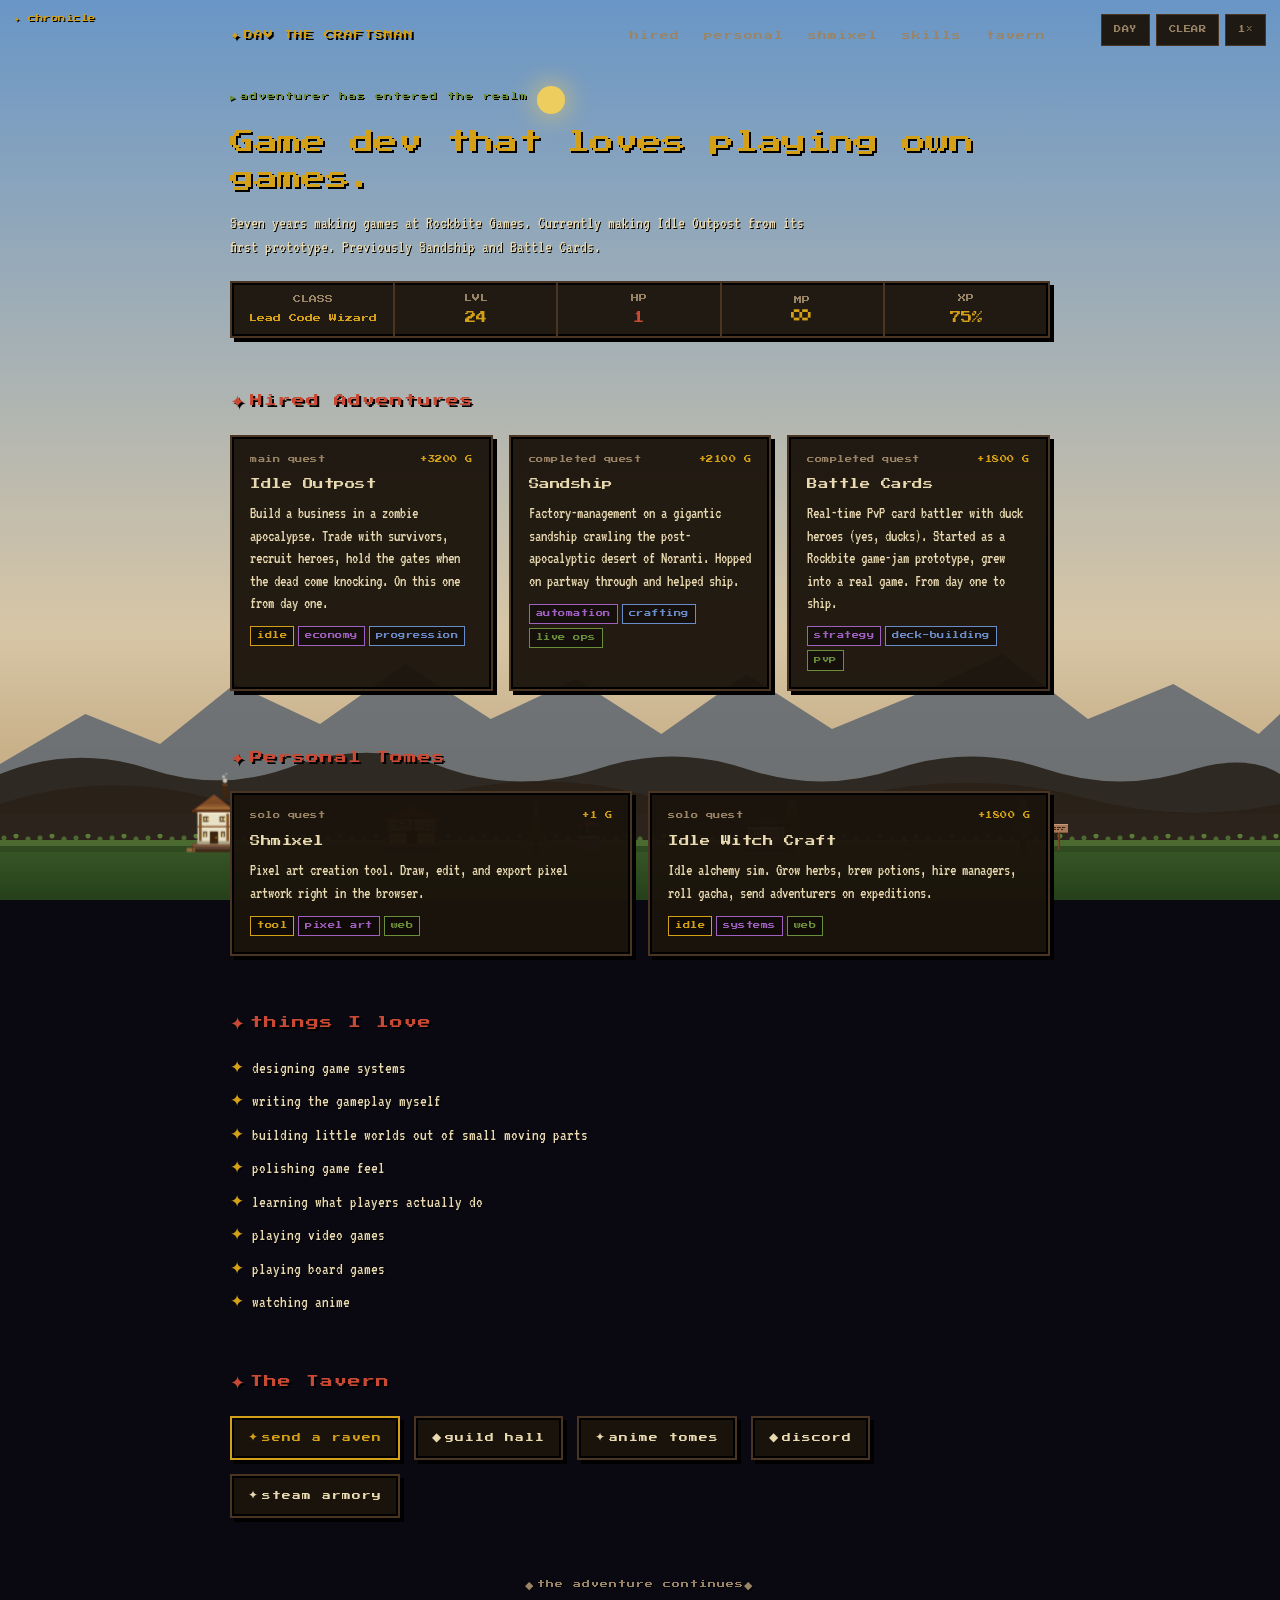
==== index.html @ 496beb36 "Reveal road strip — bump z-index above grass + reorder DOM Road tier system was already wired up but" ====
<!DOCTYPE html>
<html lang="en">
  <head>
    <meta charset="utf-8" />
    <meta name="viewport" content="width=device-width, initial-scale=1" />
    <title>Dav Stepanyan | Game Dev Portfolio</title>
    <meta name="description" content="Portfolio of Dav Stepanyan, game developer working on Idle Outpost, previously on Sandship and Battle Cards." />
    <link rel="preconnect" href="https://fonts.googleapis.com" />
    <link rel="preconnect" href="https://fonts.gstatic.com" crossorigin />
    <link href="https://fonts.googleapis.com/css2?family=Press+Start+2P&family=VT323&display=swap" rel="stylesheet" />
    <style>
      :root {
        --bg: #1a1410;
        --panel: rgba(28, 20, 12, 0.96);
        --frame: #4a3422;
        --frame-light: #6b4a30;
        --ink: #e8d9b0;
        --muted: #9a8466;
        --gold: #d4a017;
        --ember: #c84a35;
        --moss: #6b8e3a;
        --rare: #6b8cca;
        --epic: #a060c0;
        --grass: #3a5a28;
        --grass-dark: #25401a;
      }

      * { box-sizing: border-box; image-rendering: pixelated; }
      html, body { overflow-x: hidden; }
      body {
        margin: 0;
        font-family: "VT323", monospace;
        font-size: 20px;
        line-height: 1.4;
        color: var(--ink);
        background: #0a0810;
        min-height: 100vh;
      }

      /* ============= WORLD ============= */
      .world { position: fixed; inset: 0; z-index: 0; pointer-events: none; overflow: hidden; }

      .sky {
        position: absolute; inset: 0; z-index: 0;
        background: linear-gradient(180deg,
          var(--sky-top, #6a98c8) 0%,
          var(--sky-mid, #d8c8a8) 70%,
          var(--sky-bot, #b89868) 100%);
      }

      .weather-veil {
        position: absolute; inset: 0; z-index: 3;
        background: rgba(20, 20, 30, 0);
        transition: background 8s ease;
        pointer-events: none;
      }
      .world[data-weather="cloudy"] .weather-veil { background: rgba(20, 20, 30, 0.25); }
      .world[data-weather="rain"]   .weather-veil { background: rgba(15, 15, 25, 0.45); }
      .world[data-weather="storm"]  .weather-veil { background: rgba(8, 8, 18, 0.65); }
      .world.manual-weather .weather-veil { transition: background 1.4s ease; }

      .stars {
        position: absolute; inset: 0; z-index: 1;
        background-image:
          radial-gradient(1px 1px at 5% 8%, #fff, transparent 100%),
          radial-gradient(1px 1px at 12% 22%, #fff, transparent 100%),
          radial-gradient(1px 1px at 19% 5%, #fff, transparent 100%),
          radial-gradient(1px 1px at 27% 18%, #fff, transparent 100%),
          radial-gradient(1px 1px at 34% 12%, #fff, transparent 100%),
          radial-gradient(1px 1px at 41% 25%, #fff, transparent 100%),
          radial-gradient(1px 1px at 48% 6%, #fff, transparent 100%),
          radial-gradient(1px 1px at 55% 20%, #fff, transparent 100%),
          radial-gradient(1px 1px at 62% 10%, #fff, transparent 100%),
          radial-gradient(1px 1px at 69% 23%, #fff, transparent 100%),
          radial-gradient(1px 1px at 76% 8%, #fff, transparent 100%),
          radial-gradient(1px 1px at 83% 16%, #fff, transparent 100%),
          radial-gradient(1px 1px at 90% 5%, #fff, transparent 100%),
          radial-gradient(1px 1px at 97% 19%, #fff, transparent 100%);
        opacity: var(--stars-opacity, 0);
        animation: twinkle 4s steps(2) infinite;
      }
      @keyframes twinkle { 0%,100% { filter: brightness(1); } 50% { filter: brightness(0.65); } }

      .sun {
        position: absolute;
        left: var(--sun-x, 18%); top: var(--sun-y, 8%);
        width: 28px; height: 28px;
        background: var(--sun-color, #f0d060);
        border-radius: 50%;
        box-shadow: 0 0 22px 6px var(--sun-glow, rgba(240, 208, 96, 0.45));
        opacity: var(--sun-opacity, 0);
        transform: translate(-50%, -50%); z-index: 1;
        transition: left 0.55s linear, top 0.55s linear;
      }

      .moon {
        position: absolute;
        left: var(--moon-x, 82%); top: var(--moon-y, 12%);
        width: 24px; height: 24px;
        background: #e0d4a8; border-radius: 50%;
        box-shadow: 0 0 16px 3px rgba(224, 212, 168, 0.35), inset -6px -3px 0 -2px #b4a684;
        opacity: var(--moon-opacity, 0);
        transform: translate(-50%, -50%); z-index: 1;
        transition: left 0.55s linear, top 0.55s linear;
      }

      /* CLOUDS — SVG puffs */
      .clouds-layer { position: absolute; inset: 0; z-index: 2; pointer-events: none; }
      .cloud {
        position: absolute;
        width: 64px; height: 24px;
        transition: filter 6s ease, opacity 6s ease;
        will-change: transform;
        color: var(--cloud-light, #f0e4c0);
      }
      .cloud svg { width: 100%; height: 100%; display: block; }
      .cloud .cl-light { fill: var(--cloud-light, #f0e4c0); }
      .cloud .cl-dark  { fill: var(--cloud-dark, #c8b890); }
      .world[data-weather="rain"] .cloud,
      .world[data-weather="storm"] .cloud { filter: brightness(0.55) saturate(0.35); }
      .world.manual-weather .cloud { transition: filter 1.4s ease, opacity 1.4s ease; }

      /* DRAGONS — SVG sprite */
      .dragons-layer { position: absolute; inset: 0; z-index: 4; }
      .dragon {
        position: absolute;
        width: 56px; height: 26px;
        will-change: transform, left, top;
      }
      .dragon svg { width: 100%; height: 100%; display: block; overflow: visible; }
      .dragon .dr-wing-up, .dragon .dr-wing-dn {
        animation: flap 0.45s steps(2) infinite;
        transform-origin: 28px 13px;
      }
      .dragon .dr-wing-dn { animation-delay: 0.225s; }
      @keyframes flap {
        0%,100% { transform: scaleY(1); }
        50%     { transform: scaleY(0.4) translateY(-1px); }
      }
      .dragon.flyby { animation: flyby linear forwards; }
      @keyframes flyby {
        from { left: -80px; } to { left: calc(100% + 80px); }
      }

      /* ARROW (guard-post projectile) */
      .arrow {
        position: absolute;
        width: 8px; height: 2px;
        background: linear-gradient(90deg, #3a2410 0%, #5a3818 60%, #c8c0b0 60%, #e8e0d0 100%);
        z-index: 6;
        pointer-events: none;
        transform: rotate(var(--ang, 0deg));
        transform-origin: 50% 50%;
      }
      .arrow::after {
        content: ""; position: absolute;
        right: -3px; top: -1px;
        width: 0; height: 0;
        border-left: 3px solid #c8c0b0;
        border-top: 2px solid transparent;
        border-bottom: 2px solid transparent;
      }
      .arrow-hit {
        position: absolute;
        width: 6px; height: 6px;
        background: radial-gradient(circle, #fff8d0 0%, #f0c440 50%, transparent 100%);
        border-radius: 50%;
        z-index: 7;
        pointer-events: none;
        animation: arrow-hit 0.4s ease-out forwards;
      }
      @keyframes arrow-hit {
        0%   { transform: scale(0.5); opacity: 1; }
        100% { transform: scale(1.6); opacity: 0; }
      }
      /* Dragon flinch when hit */
      .dragon.flinch { animation: dragon-flinch 0.2s steps(2) !important; }
      @keyframes dragon-flinch {
        0%,100% { translate: 0 0; }
        25%     { translate: -2px 1px; }
        50%     { translate: 2px -1px; }
        75%     { translate: -1px 0; }
      }

      /* ARGUMENT BANG (exclamation above a stall fight) */
      .argue-bang {
        position: absolute;
        color: #c84a35;
        font-family: "Press Start 2P", monospace;
        font-size: 12px;
        font-weight: bold;
        z-index: 8;
        pointer-events: none;
        text-shadow: 0 0 4px #ffd8a8, 1px 1px 0 #3a1818;
        animation: argue-bang 1.1s ease-out forwards;
      }
      @keyframes argue-bang {
        0%   { transform: translateY(0) scale(0.4); opacity: 0; }
        20%  { transform: translateY(-3px) scale(1.2); opacity: 1; }
        80%  { transform: translateY(-8px) scale(1.05); opacity: 1; }
        100% { transform: translateY(-14px) scale(0.9); opacity: 0; }
      }
      .person.arguing { animation: argue-shake 0.18s steps(2) infinite; }
      @keyframes argue-shake {
        0%,100% { translate: 0 0; }
        50%     { translate: 1px 0; }
      }
      .person.stall-merchant {
        bottom: 46px;
        animation: walk-bob 1.8s ease-in-out infinite;
      }
      .person.stall-merchant.trading { animation: walk-bob 0.3s steps(2) infinite; }

      /* FIRE BREATH */
      .fire-breath {
        position: absolute;
        width: 28px; height: 26px;
        z-index: 6;
        pointer-events: none;
        background-image:
          radial-gradient(circle 6px at 50% 50%, #fff4a0 0 30%, #f0c440 31% 55%, #d04830 56% 80%, transparent 81%);
        filter: blur(0.5px);
        animation: fire-flicker 0.1s steps(2) infinite, fire-fade 1.2s ease-out forwards;
      }
      @keyframes fire-flicker {
        0%,100% { transform: scale(1) rotate(0deg); }
        50%     { transform: scale(0.9) rotate(8deg); }
      }
      @keyframes fire-fade {
        0%   { opacity: 0.95; }
        80%  { opacity: 0.7; }
        100% { opacity: 0; }
      }

      /* MOUNTAINS — distant atmospheric ridge behind the hills */
      .mountains {
        position: absolute; bottom: 56px; left: 0;
        width: 100%; height: 220px;
        z-index: 1;
        pointer-events: none;
        filter: brightness(var(--world-brightness, 1)) saturate(0.55);
        opacity: 0.85;
      }
      .mountains svg { width: 100%; height: 100%; display: block; }

      .mountain-house {
        position: absolute;
        width: 10px; height: 10px;
        opacity: 0;
        animation: mh-fade-in 4s ease forwards;
        pointer-events: none;
      }
      @keyframes mh-fade-in { to { opacity: 0.9; } }
      .mountain-house .mh-win { opacity: 0; transition: opacity 4s ease; }
      .world[data-time="night"] .mountain-house .mh-win,
      .world[data-time="dusk"]  .mountain-house .mh-win,
      .world[data-time="dawn"]  .mountain-house .mh-win { opacity: 1; }

      /* HILLS — rolling rounded silhouette */
      .hills {
        position: absolute; bottom: 56px; left: 0;
        width: 100%; height: 130px;
        z-index: 5;
        filter: brightness(var(--world-brightness, 1));
      }
      .hills .hills-far, .hills .hills-near {
        position: absolute; left: 0; right: 0;
        width: 100%; pointer-events: none;
      }
      .hills .hills-far  { bottom: 30px; height: 100px; opacity: 0.75; }
      .hills .hills-near { bottom: 0;    height: 80px;  opacity: 0.95; }
      .hills svg { width: 100%; height: 100%; display: block; }

      /* TREES */
      .trees-layer { position: absolute; inset: 0; z-index: 6; pointer-events: none; }
      .tree {
        position: absolute;
        bottom: 48px;
        width: 24px; height: 48px;
        transform: scale(var(--g, 0));
        transform-origin: bottom center;
        transition: transform 2.5s cubic-bezier(.34, 1.2, .64, 1);
      }
      .tree svg { width: 100%; height: 100%; display: block; }
      .tree.falling { animation: fall 1.4s cubic-bezier(.45, 0, .85, .55) forwards; }
      @keyframes fall {
        0%   { transform: scale(var(--g, 1)) rotate(0deg); }
        20%  { transform: scale(var(--g, 1)) rotate(-4deg); }
        100% { transform: scale(var(--g, 1)) rotate(86deg); opacity: 0.4; }
      }

      /* STRUCTURES (houses, towers, wells, signposts, campfires) */
      .house {
        position: absolute;
        bottom: 48px;
        width: 48px;
        height: 42px;
        transform-origin: bottom center;
      }
      .house[data-kind="tower"]    { width: 32px; height: 64px; }
      .house[data-kind="well"]     { width: 26px; height: 28px; bottom: 50px; }
      .house[data-kind="signpost"] { width: 18px; height: 30px; bottom: 50px; }
      .house[data-kind="campfire"] { width: 30px; height: 22px; bottom: 50px; }
      .house[data-kind="castle"]   { width: 200px; height: 150px; }
      .house[data-kind="tavern"]   { width: 56px; height: 50px; }
      .house[data-kind="guildhall"]{ width: 54px; height: 48px; }
      .house[data-kind="mill"]     { width: 44px; height: 60px; }
      /* Per-tile "road" structure removed in favor of the continuous road strip below */
      .house[data-kind="lamppost"] { width: 14px; height: 34px; bottom: 50px; }
      .house[data-kind="garden"]   { width: 26px; height: 14px; bottom: 50px; }
      .house[data-kind="statue"]   { width: 18px; height: 34px; bottom: 50px; }
      .house[data-kind="marketstall"]{ width: 32px; height: 36px; bottom: 50px; }
      .house[data-kind="marketstall"][data-upgrade="1"]{ width: 52px; height: 40px; }
      .house[data-kind="marketstall"][data-upgrade="2"]{ width: 80px; height: 54px; }
      .house[data-kind="marketstall"][data-upgrade="3"]{ width: 120px; height: 68px; }
      .house[data-kind="marketstall"][data-upgrade="4"]{ width: 120px; height: 68px; }
      .house[data-kind="guardpost"]  { width: 24px; height: 50px; }
      .house[data-kind="blacksmith"] { width: 46px; height: 44px; bottom: 50px; }
      /* House silhouette variants */
      .house[data-kind="house"][data-variant="two-story"] { width: 44px; height: 58px; }
      .house[data-kind="house"][data-variant="a-frame"]   { width: 48px; height: 52px; }
      .house[data-kind="house"][data-variant="longhouse"] { width: 64px; height: 38px; }

      /* CONTINUOUS ROAD STRIP — the end-to-end path people walk on */
      .road-strip {
        position: absolute;
        left: 0; right: 0;
        bottom: 50px;
        height: 8px;
        z-index: 5;
        pointer-events: none;
      }
      .road-tier {
        position: absolute;
        inset: 0;
        opacity: 0;
        transition: opacity 2s ease;
      }
      /* Tier 0 = raw grass — no road strip at all */
      .world[data-road="0"] .road-strip           { opacity: 0; }
      .world[data-road="1"] .road-tier.t-dirt     { opacity: 1; }
      .world[data-road="2"] .road-tier.t-packed   { opacity: 1; }
      .world[data-road="3"] .road-tier.t-stone    { opacity: 1; }
      .world[data-road="4"] .road-tier.t-cobble   { opacity: 1; }
      .world[data-road="5"] .road-tier.t-flagstone{ opacity: 1; }
      .road-strip { transition: opacity 2s ease; }
      /* dirt — uneven brown */
      .road-tier.t-dirt {
        background: #7a4e22;
        background-image:
          radial-gradient(circle 2px at 5% 30%, #5a3818 30%, transparent 40%),
          radial-gradient(circle 1px at 12% 70%, #5a3818 30%, transparent 40%),
          radial-gradient(circle 2px at 22% 40%, #5a3818 30%, transparent 40%),
          radial-gradient(circle 1px at 30% 80%, #5a3818 30%, transparent 40%),
          radial-gradient(circle 2px at 42% 20%, #5a3818 30%, transparent 40%),
          radial-gradient(circle 1px at 55% 70%, #5a3818 30%, transparent 40%),
          radial-gradient(circle 2px at 67% 30%, #5a3818 30%, transparent 40%),
          radial-gradient(circle 1px at 78% 65%, #5a3818 30%, transparent 40%),
          radial-gradient(circle 2px at 90% 40%, #5a3818 30%, transparent 40%),
          linear-gradient(180deg, #8a5828 0%, #6a4218 100%);
      }
      /* packed dirt — smoother, slightly lighter */
      .road-tier.t-packed {
        background: linear-gradient(180deg, #a07850 0%, #80583a 50%, #5a3818 100%);
        background-image: linear-gradient(180deg, transparent 0%, rgba(0, 0, 0, 0.18) 100%), linear-gradient(180deg, #a07850, #80583a);
      }
      /* dressed stone — repeating slabs */
      .road-tier.t-stone {
        background-color: #8a8580;
        background-image:
          repeating-linear-gradient(90deg, transparent 0 23px, #4a4438 23px 25px),
          linear-gradient(180deg, #9a9088 0%, #6a6258 100%);
      }
      /* cobblestone — repeating rounded bumps */
      .road-tier.t-cobble {
        background-color: #6a625a;
        background-image:
          radial-gradient(circle 3px at 7px 4px, #8a8580 60%, #3a3530 75%, transparent 76%),
          radial-gradient(circle 3px at 21px 4px, #8a8580 60%, #3a3530 75%, transparent 76%),
          radial-gradient(circle 3px at 14px 4px, #7a7268 60%, #3a3530 75%, transparent 76%);
        background-size: 28px 8px, 28px 8px, 14px 8px;
        background-repeat: repeat-x;
        box-shadow: inset 0 1px 0 #80786a, inset 0 -1px 0 #3a3530;
      }
      /* flagstone — large rectangular tiles (medieval, NOT modern paint stripes) */
      .road-tier.t-flagstone {
        background-color: #6a625a;
        background-image:
          repeating-linear-gradient(90deg,
            #80786a 0px,
            #80786a 28px,
            #3a3530 28px,
            #3a3530 30px,
            #6a625a 30px,
            #6a625a 58px,
            #3a3530 58px,
            #3a3530 60px
          ),
          linear-gradient(180deg, #80786a 0%, #5a544e 100%);
        box-shadow: inset 0 1px 0 #9a9088, inset 0 -1px 0 #3a3530;
      }

      /* CAMEL */
      .camel {
        position: absolute;
        width: 32px; height: 22px;
        bottom: 4px;
        animation: walk-bob 0.65s steps(2) infinite;
      }
      .camel svg { width: 100%; height: 100%; display: block; }

      /* Lamppost glow at night */
      .world[data-time="night"] .house[data-kind="lamppost"] .hs-windows-lit,
      .world[data-time="dusk"]  .house[data-kind="lamppost"] .hs-windows-lit,
      .world[data-time="dawn"]  .house[data-kind="lamppost"] .hs-windows-lit { opacity: 1; }
      .house[data-kind="lamppost"] .hs-windows-lit { filter: drop-shadow(0 0 4px #f0c440); }
      .house[data-kind="mill"] .mill-blades {
        animation: mill-spin 6s linear infinite;
        transform-origin: 22px 12px;
      }
      @keyframes mill-spin { to { transform: rotate(360deg); } }
      .world[data-time="night"] .house[data-kind="tavern"] .hs-windows-lit,
      .world[data-time="dusk"]  .house[data-kind="tavern"] .hs-windows-lit,
      .world[data-time="dawn"]  .house[data-kind="tavern"] .hs-windows-lit,
      .world[data-time="night"] .house[data-kind="guildhall"] .hs-windows-lit,
      .world[data-time="dusk"]  .house[data-kind="guildhall"] .hs-windows-lit,
      .world[data-time="dawn"]  .house[data-kind="guildhall"] .hs-windows-lit,
      .world[data-time="night"] .house[data-kind="mill"] .hs-windows-lit,
      .world[data-time="dusk"]  .house[data-kind="mill"] .hs-windows-lit,
      .world[data-time="dawn"]  .house[data-kind="mill"] .hs-windows-lit { opacity: 1; }

      /* UPGRADE LEVELS — gentle scale + brightness, plus per-level decoration groups */
      .house[data-upgrade] { transition: transform 1s cubic-bezier(.34, 1.2, .64, 1), filter 1s ease; }
      .house[data-upgrade="1"] { transform: scale(1.04); filter: brightness(1.04) saturate(1.06); }
      .house[data-upgrade="2"] { transform: scale(1.08); filter: brightness(1.08) saturate(1.1); }
      .house[data-upgrade="3"] { transform: scale(1.12); filter: brightness(1.12) saturate(1.14); }
      .house[data-upgrade="4"] { transform: scale(1.2);  filter: brightness(1.16) saturate(1.18); }
      /* Per-level decoration groups — additive: L3 shows up-1, up-2, up-3 */
      .house [class^="up-"] { opacity: 0; transition: opacity 1s ease; }
      .house[data-upgrade="1"] .up-1,
      .house[data-upgrade="2"] .up-1, .house[data-upgrade="2"] .up-2,
      .house[data-upgrade="3"] .up-1, .house[data-upgrade="3"] .up-2, .house[data-upgrade="3"] .up-3,
      .house[data-upgrade="4"] .up-1, .house[data-upgrade="4"] .up-2, .house[data-upgrade="4"] .up-3, .house[data-upgrade="4"] .up-4 {
        opacity: 1;
      }
      /* Castle progression — each tier is a redrawn bigger asset, NOT a CSS scale.
         translateX(-50%) keeps the castle centered around its spawn x as the container grows. */
      .house[data-kind="castle"]                   { transform: translateX(-50%); }
      .house[data-kind="castle"][data-upgrade="1"] { transform: translateX(-50%); width: 240px; height: 156px; }
      .house[data-kind="castle"][data-upgrade="2"] { transform: translateX(-50%); width: 290px; height: 168px; }
      .house[data-kind="castle"][data-upgrade="3"] { transform: translateX(-50%); width: 360px; height: 184px; }
      .house[data-kind="castle"][data-upgrade="4"] { transform: translateX(-50%); width: 430px; height: 204px; z-index: 7; }

      /* Watchtower progression — explicit size per tier, no CSS scale.
         translateX(-50%) keeps the tower centered around its spawn x as the container grows. */
      .house[data-kind="tower"]                   { transform: translateX(-50%); }
      .house[data-kind="tower"][data-upgrade="1"] { transform: translateX(-50%); width: 51px;  height: 102px; }
      .house[data-kind="tower"][data-upgrade="2"] { transform: translateX(-50%); width: 70px;  height: 140px; }
      .house[data-kind="tower"][data-upgrade="3"] { transform: translateX(-50%); width: 96px;  height: 192px; }
      .house[data-kind="tower"][data-upgrade="4"] { transform: translateX(-50%); width: 128px; height: 256px; }

      /* HUGE DRAGON */
      .dragon.huge {
        width: 110px; height: 50px;
        filter: drop-shadow(0 4px 8px rgba(0, 0, 0, 0.6));
        z-index: 5;
      }

      /* SKY WIZARD (on broom) */
      .sky-wizard {
        position: absolute;
        width: 36px; height: 22px;
        z-index: 4;
        pointer-events: none;
        animation: sky-bob 1.6s ease-in-out infinite;
      }
      .sky-wizard svg { width: 100%; height: 100%; display: block; overflow: visible; }
      @keyframes sky-bob {
        0%,100% { translate: 0 0; }
        50%     { translate: 0 -3px; }
      }

      /* FLYING CASTLE */
      .flying-castle {
        position: absolute;
        width: 180px; height: 120px;
        z-index: 2;
        pointer-events: none;
        animation: castle-bob 5s ease-in-out infinite;
      }
      .flying-castle svg { width: 100%; height: 100%; display: block; overflow: visible; }
      @keyframes castle-bob {
        0%,100% { translate: 0 0; }
        50%     { translate: 0 -4px; }
      }

      .world[data-time="night"] .house[data-kind="castle"] .hs-windows-lit { opacity: 1; }
      .world[data-time="dusk"]  .house[data-kind="castle"] .hs-windows-lit { opacity: 1; }
      .house svg { width: 100%; height: 100%; display: block; overflow: visible; }
      .house .hs-walls, .house .hs-roof { transition: opacity 0.6s ease; }
      /* Subtle pulse on lit windows at night — a warm hearth feel */
      .world[data-time="night"] .house .hs-windows-lit { animation: window-glow 3.5s ease-in-out infinite; }
      @keyframes window-glow {
        0%, 100% { filter: brightness(1) drop-shadow(0 0 1px #f0c440); }
        50%      { filter: brightness(1.18) drop-shadow(0 0 4px #f0c440); }
      }
      .house[data-kind="campfire"] .hs-roof { animation: flame-flicker 0.3s steps(2) infinite; transform-origin: center bottom; transition: opacity 1.5s ease; }
      @keyframes flame-flicker {
        0%,100% { transform: scaleY(1) scaleX(1); }
        50%     { transform: scaleY(1.1) scaleX(0.9); }
      }
      /* Chimney smoke wisps drift upward and fade — pause under rain/storm */
      .house .chimney-smoke {
        transform-origin: center bottom;
        animation: chimney-smoke 3.4s ease-out infinite;
        will-change: transform, opacity;
      }
      .house .chimney-smoke circle:nth-child(2) { animation-delay: 1.1s; }
      .house .chimney-smoke circle:nth-child(3) { animation-delay: 2.2s; }
      @keyframes chimney-smoke {
        0%   { transform: translate(0, 0) scale(0.5); opacity: 0; }
        20%  { opacity: 0.75; }
        100% { transform: translate(-3px, -16px) scale(1.4); opacity: 0; }
      }
      .world[data-weather="rain"]  .house .chimney-smoke,
      .world[data-weather="storm"] .house .chimney-smoke { opacity: 0; animation: none; }
      /* Rain extinguishes campfires */
      .world[data-weather="rain"]  .house[data-kind="campfire"] .hs-roof,
      .world[data-weather="storm"] .house[data-kind="campfire"] .hs-roof {
        opacity: 0;
      }
      .house.crumbling { animation: crumble 1.6s ease-in forwards; }
      @keyframes crumble {
        0%   { transform: translateY(0) rotate(0deg); opacity: 1; }
        20%  { transform: translateY(2px) rotate(-3deg) skewX(-2deg); }
        45%  { transform: translateY(6px) rotate(4deg) skewX(3deg); opacity: 0.85; }
        100% { transform: translateY(22px) rotate(-10deg) skewX(-4deg); opacity: 0; }
      }

      /* PEOPLE — SVG sprites */
      .people-layer { position: absolute; inset: 0; z-index: 7; pointer-events: none; }
      .person {
        position: absolute;
        width: 12px; height: 22px;
      }
      .person svg { width: 100%; height: 100%; display: block; overflow: visible; }
      .person .p-tool { transform-origin: 9px 8px; }
      .person.lumberjack.chopping .p-tool { animation: chop 0.7s ease-in-out infinite; }
      .person.builder.working .p-tool { animation: hammer 0.6s ease-in-out infinite; }
      @keyframes chop {
        0%,100% { transform: rotate(-70deg); }
        45%     { transform: rotate(35deg); }
        55%     { transform: rotate(35deg); }
      }
      @keyframes hammer {
        0%,100% { transform: rotate(-50deg); }
        40%     { transform: rotate(40deg); }
        50%     { transform: rotate(40deg); }
      }
      /* PARTICLES — wood chips & dust */
      .particle {
        position: absolute;
        width: 3px; height: 3px;
        z-index: 7;
        pointer-events: none;
        animation: particle-fly 0.9s ease-out forwards;
        will-change: transform, opacity;
      }
      .particle.chip { background: #5a3818; box-shadow: inset 0 -1px 0 #3a2410; }
      .particle.dust { background: #b8a890; border-radius: 50%; }
      @keyframes particle-fly {
        0%   { transform: translate(0, 0) rotate(0deg); opacity: 1; }
        100% { transform: translate(var(--vx, 12px), var(--vy, -20px)) rotate(180deg); opacity: 0; }
      }
      /* tiny bob while walking */
      .person { animation: walk-bob 0.4s steps(2) infinite; }
      .person.lumberjack.chopping, .person.builder.working { animation: none; }
      @keyframes walk-bob {
        0%,100% { translate: 0 0; }
        50%     { translate: 0 -1px; }
      }

      /* HORSEMAN / HORSE / CART / SOLDIER / KING */
      .horseman { position: absolute; bottom: 4px; width: 28px; height: 26px; }
      .horseman svg { width: 100%; height: 100%; display: block; }
      .horseman.attacking .hr-sword { animation: slash 0.4s steps(2) infinite; transform-origin: 0 100%; }
      @keyframes slash { 0%,100% { transform: rotate(-45deg); } 50% { transform: rotate(35deg); } }

      .cart { position: absolute; bottom: 2px; width: 32px; height: 22px; }
      .cart svg { width: 100%; height: 100%; display: block; }

      .soldier { position: absolute; bottom: 4px; width: 12px; height: 18px; }
      .soldier svg { width: 100%; height: 100%; display: block; overflow: visible; }
      .soldier.banner { width: 14px; height: 22px; }

      .king { position: absolute; bottom: 4px; width: 18px; height: 22px; }
      .king svg { width: 100%; height: 100%; display: block; }

      /* DUEL */
      .person.fighting { animation: walk-bob 0.18s steps(2) infinite; }
      .person.fighting .p-tool { animation: chop 0.3s steps(2) infinite; }
      .person.defeated { animation: defeat 1s ease-out forwards; }
      @keyframes defeat {
        0%   { transform: rotate(0deg); opacity: 1; }
        40%  { transform: rotate(-30deg) translateY(-2px); }
        100% { transform: rotate(-90deg) translateY(6px); opacity: 0; }
      }

      /* GRASS */
      .grass {
        position: absolute; left: 0; right: 0; bottom: 0;
        height: 60px; z-index: 5;
        background: linear-gradient(180deg, var(--grass) 0%, var(--grass-dark) 100%);
        box-shadow: inset 0 6px 0 #4a6a30, inset 0 12px 0 #2f4a20;
        filter: brightness(var(--world-brightness, 1));
      }
      .grass::before {
        content: ""; position: absolute; top: -6px; left: 0; right: 0; height: 8px;
        background-image:
          radial-gradient(circle 2px at 4px 4px, #4a6a30 2px, transparent 3px),
          radial-gradient(circle 2px at 16px 2px, #5a7a36 2px, transparent 3px),
          radial-gradient(circle 2px at 28px 5px, #4a6a30 2px, transparent 3px);
        background-size: 36px 8px;
        background-repeat: repeat-x;
      }

      .rain-canvas { position: absolute; inset: 0; z-index: 8; pointer-events: none; }

      /* SHEEP */
      .sheep { position: absolute; width: 14px; height: 10px; bottom: 4px; }
      .sheep svg { width: 100%; height: 100%; display: block; }
      .sheep { animation: walk-bob 0.5s steps(2) infinite; }
      .sheep.lamb { width: 10px; height: 7px; }
      .sheep.hopping {
        animation: sheep-hop 0.75s ease-in-out infinite;
      }
      .sheep.hopping.lamb {
        animation: sheep-hop 0.55s ease-in-out infinite;
      }
      @keyframes sheep-hop {
        0%,100% { translate: 0 0; }
        35%     { translate: 0 -8px; }
        50%     { translate: 0 0; }
        65%     { translate: 0 -5px; }
        80%     { translate: 0 -1px; }
      }

      /* DOGS */
      .dog { position: absolute; width: 12px; height: 8px; bottom: 4px; }
      .dog svg { width: 100%; height: 100%; display: block; overflow: visible; }
      .dog { animation: dog-bob 0.25s steps(2) infinite; }
      @keyframes dog-bob {
        0%,100% { translate: 0 0; }
        50%     { translate: 0 -1px; }
      }

      /* BANDIT (red-shirted attacker) */
      .person.bandit svg { /* uses standard person frame */ }

      /* CLERIC (robed healer) */
      .person.cleric { /* uses standard person frame */ }

      /* GRAVE */
      .grave { position: absolute; width: 10px; height: 14px; bottom: 50px; }
      .grave svg { width: 100%; height: 100%; display: block; }

      /* TENT (adventurer camp) */
      .tent {
        position: absolute;
        width: 22px; height: 20px;
        bottom: 50px;
        z-index: 5;
        transform-origin: bottom center;
        transform: scale(var(--g, 0));
        transition: transform 1.5s cubic-bezier(.34, 1.2, .64, 1), opacity 1.5s ease;
      }
      .tent svg { width: 100%; height: 100%; display: block; overflow: visible; }
      .tent.collapsing { opacity: 0; transform: scale(var(--g, 1)) scaleY(0.1); }

      /* CROPS */
      .crops-layer { position: absolute; inset: 0; z-index: 5; pointer-events: none; }
      .crop {
        position: absolute;
        width: 8px; height: 12px;
        bottom: 50px;
        transform: scale(var(--g, 0));
        transform-origin: bottom center;
        transition: transform 1.5s cubic-bezier(.34, 1.2, .64, 1);
      }
      .crop svg { width: 100%; height: 100%; display: block; }

      /* HEART (wedding) */
      .heart {
        position: absolute;
        width: 8px; height: 8px;
        z-index: 7;
        pointer-events: none;
        animation: heart-rise 2.2s ease-out forwards;
      }
      .heart svg { width: 100%; height: 100%; display: block; }
      @keyframes heart-rise {
        0%   { transform: translate(0, 0) scale(0.3); opacity: 0; }
        20%  { transform: translate(var(--vx, 0), -8px) scale(1.1); opacity: 1; }
        100% { transform: translate(var(--vx, 0), -40px) scale(0.6); opacity: 0; }
      }

      /* COIN SPARKLE */
      .coin {
        position: absolute;
        width: 5px; height: 5px;
        background: #f0d060;
        border-radius: 50%;
        box-shadow: 0 0 4px rgba(240, 208, 96, 0.7);
        animation: coin-rise 1.4s ease-out forwards;
        z-index: 7;
        pointer-events: none;
      }
      @keyframes coin-rise {
        0%   { transform: translate(0, 0) scale(1); opacity: 1; }
        100% { transform: translate(var(--vx, 0px), -28px) scale(0.4); opacity: 0; }
      }

      /* MAGE SPARKLE */
      .sparkle {
        position: absolute;
        width: 3px; height: 3px;
        background: #fff8d0;
        box-shadow: 0 0 4px #c0a0ff, 0 0 2px #ffffff;
        animation: sparkle 1s ease-out forwards;
        z-index: 7;
        pointer-events: none;
      }
      @keyframes sparkle {
        0%   { transform: translate(0, 0) scale(0); opacity: 0; }
        25%  { transform: translate(var(--vx, 0), var(--vy, -8px)) scale(1.2); opacity: 1; }
        100% { transform: translate(var(--vx, 0), var(--vy, -8px)) scale(0); opacity: 0; }
      }

      /* CHIMNEY / CAMPFIRE SMOKE */
      .smoke {
        position: absolute;
        width: 6px; height: 6px;
        background: rgba(210, 205, 195, 0.55);
        border-radius: 50%;
        animation: smoke-rise 4.5s ease-out forwards;
        z-index: 3;
        pointer-events: none;
      }
      @keyframes smoke-rise {
        0%   { transform: translate(0, 0) scale(0.3); opacity: 0; }
        15%  { opacity: 0.55; }
        100% { transform: translate(var(--vx, 6px), -52px) scale(1.6); opacity: 0; }
      }

      /* RAINBOW — anchored at ground, hidden behind hills (z-index 5) */
      .rainbow {
        position: absolute;
        left: 0; right: 0;
        bottom: 30px;
        height: 75%;
        z-index: 3;
        pointer-events: none;
        opacity: 0;
        transition: opacity 3s ease;
      }
      .world.has-rainbow .rainbow { opacity: 0.7; }
      .rainbow svg { width: 100%; height: 100%; display: block; }

      /* SOLAR HALO — circular rainbow around the sun */
      .solar-halo {
        position: absolute;
        left: var(--sun-x, 18%);
        top: var(--sun-y, 8%);
        width: 220px; height: 220px;
        transform: translate(-50%, -50%);
        z-index: 2;
        pointer-events: none;
        opacity: 0;
        transition: opacity 3.5s ease, left 0.55s linear, top 0.55s linear;
      }
      .solar-halo svg { width: 100%; height: 100%; display: block; }
      .world.has-halo .solar-halo { opacity: 0.55; }

      /* LIT WINDOWS at night */
      .house .hs-windows-lit { opacity: 0; transition: opacity 4s ease; }
      .world[data-time="night"] .house[data-kind="house"] .hs-windows-lit,
      .world[data-time="dusk"]  .house[data-kind="house"] .hs-windows-lit,
      .world[data-time="dawn"]  .house[data-kind="house"] .hs-windows-lit { opacity: 1; }
      .world[data-time="night"] .house[data-kind="tower"] .hs-windows-lit,
      .world[data-time="dusk"]  .house[data-kind="tower"] .hs-windows-lit { opacity: 1; }
      .world[data-time="night"] .house[data-kind="marketstall"] .hs-windows-lit,
      .world[data-time="dusk"]  .house[data-kind="marketstall"] .hs-windows-lit { opacity: 1; }
      .world[data-time="night"] .house[data-kind="blacksmith"] .hs-windows-lit,
      .world[data-time="dusk"]  .house[data-kind="blacksmith"] .hs-windows-lit,
      .world[data-time="dawn"]  .house[data-kind="blacksmith"] .hs-windows-lit { opacity: 1; }
      .house[data-kind="blacksmith"] .hs-windows-lit { filter: drop-shadow(0 0 5px #f08850); }

      /* SIGNPOST LABEL */
      .sign-label {
        position: absolute;
        bottom: 86px;
        transform: translateX(-50%);
        font-family: "VT323", monospace;
        font-size: 0.75rem;
        color: var(--ink);
        background: rgba(20, 14, 8, 0.85);
        border: 1px solid var(--frame-light);
        padding: 1px 5px;
        white-space: nowrap;
        text-shadow: 1px 1px 0 #000;
        z-index: 6;
        animation: label-pop 0.4s ease-out;
      }
      @keyframes label-pop {
        0%   { transform: translateX(-50%) scale(0); opacity: 0; }
        80%  { transform: translateX(-50%) scale(1.1); opacity: 1; }
        100% { transform: translateX(-50%) scale(1); opacity: 1; }
      }

      .lightning {
        position: absolute; inset: 0; z-index: 9;
        background: rgba(220, 230, 255, 0); pointer-events: none;
      }
      .lightning.flash { animation: flash 0.5s ease-out; }
      @keyframes flash {
        0%   { background: rgba(220, 230, 255, 0); }
        8%   { background: rgba(230, 240, 255, 0.9); }
        20%  { background: rgba(230, 240, 255, 0.15); }
        35%  { background: rgba(230, 240, 255, 0.75); }
        100% { background: rgba(230, 240, 255, 0); }
      }

      @media (prefers-reduced-motion: reduce) {
        .cloud, .dragon, .rain-canvas, .lightning,
        .person, .tree, .house, .horseman, .stars { animation: none !important; transition: none !important; }
      }

      /* ============= CONTENT ============= */
      .container {
        width: min(820px, 92vw);
        margin: 0 auto;
        position: relative;
        z-index: 10;
      }

      a { color: var(--gold); text-decoration: none; }
      @media (hover: hover) and (pointer: fine) {
        a:hover { color: #f0c040; }
      }

      h1, h2, h3 {
        font-family: "Press Start 2P", monospace;
        font-weight: normal; line-height: 1.5;
      }
      h1 {
        font-size: clamp(1.1rem, 2.6vw, 1.5rem);
        color: var(--gold); margin: 0 0 16px;
        text-shadow: 2px 2px 0 #000;
      }
      h2 {
        font-size: 0.8rem; color: var(--ember);
        margin: 0 0 18px; letter-spacing: 1px;
        text-shadow: 2px 2px 0 #000;
      }
      h3 { font-size: 0.65rem; color: var(--ink); margin: 0 0 10px; letter-spacing: 0.5px; }

      .ico {
        font-family: "VT323", "Segoe UI Symbol", monospace;
        font-size: 1.4em; vertical-align: -0.05em; margin-right: 0.25em;
      }

      nav {
        display: flex; justify-content: space-between; align-items: center;
        padding: 24px 0 18px;
        font-family: "Press Start 2P", monospace;
        font-size: 0.55rem; letter-spacing: 1px;
      }
      nav .brand { color: var(--gold); text-shadow: 2px 2px 0 #000; }
      nav .links { display: flex; gap: 16px; }
      nav .links a { color: var(--muted); padding: 6px 4px; touch-action: manipulation; }
      @media (hover: hover) and (pointer: fine) {
        nav .links a:hover { color: var(--ink); }
      }

      header.hero { padding: 24px 0 16px; }

      .kicker {
        font-family: "Press Start 2P", monospace;
        font-size: 0.5rem; color: var(--moss);
        letter-spacing: 1px; margin-bottom: 18px;
        text-shadow: 1px 1px 0 #000;
      }
      .lead {
        color: var(--ink); max-width: 600px; margin: 0 0 22px;
        font-size: 1.05rem; text-shadow: 1px 1px 0 #000;
      }

      .sheet {
        display: grid;
        grid-template-columns: repeat(auto-fit, minmax(110px, 1fr));
        border: 2px solid var(--frame);
        background: var(--panel);
        box-shadow: inset 0 0 0 2px #000, 4px 4px 0 #000;
      }
      .sheet .stat {
        padding: 10px 12px;
        border-right: 2px solid var(--frame);
        text-align: center;
        font-family: "Press Start 2P", monospace;
        font-size: 0.5rem; color: var(--muted);
        display: flex; flex-direction: column;
        align-items: center; justify-content: center;
      }
      .sheet .stat:last-child { border-right: none; }
      .sheet .stat b {
        display: block; margin-top: 6px;
        color: var(--gold); font-weight: normal; font-size: 0.7rem;
        overflow-wrap: break-word; word-break: normal;
      }
      .sheet .stat.long b { font-size: 0.5rem; line-height: 1.6; }
      .sheet .stat b.hp-low { color: var(--ember); }
      .sheet .stat b.inf { font-size: 1.4rem; line-height: 0.7; margin-top: 2px; }

      section { padding: 36px 0 20px; }

      .cards {
        display: grid; gap: 16px;
        grid-template-columns: repeat(auto-fit, minmax(240px, 1fr));
      }
      .card, a.card {
        position: relative; padding: 18px;
        background: var(--panel);
        border: 2px solid var(--frame);
        box-shadow: inset 0 0 0 2px #000, 4px 4px 0 #000;
        transition: transform 0.1s, border-color 0.1s;
        color: var(--ink); text-decoration: none; display: block;
      }
      a.card { touch-action: manipulation; }
      @media (hover: hover) and (pointer: fine) {
        a.card:hover {
          border-color: var(--gold);
          transform: translate(-2px, -2px);
          box-shadow: inset 0 0 0 2px #000, 6px 6px 0 #000, 0 0 18px rgba(212, 160, 23, 0.18);
        }
        a.card:hover h3 { color: var(--gold); transition: color 0.2s ease; }
      }
      a.card h3 { transition: color 0.2s ease; }
      .card-head {
        display: flex; justify-content: space-between; align-items: baseline;
        font-family: "Press Start 2P", monospace;
        font-size: 0.45rem; color: var(--muted);
        margin-bottom: 12px; letter-spacing: 0.5px;
        gap: 8px; flex-wrap: wrap; overflow-wrap: anywhere;
      }
      .card-head .reward { color: var(--gold); }
      .card p { margin: 0 0 12px; color: var(--ink); font-size: 1rem; overflow-wrap: anywhere; }
      .card.locked { border-style: dashed; opacity: 0.85; }
      .card.locked h3 { color: var(--muted); }

      .tags { display: flex; flex-wrap: wrap; gap: 4px; }
      .tag {
        font-family: "Press Start 2P", monospace;
        font-size: 0.45rem; padding: 4px 6px;
        background: rgba(0, 0, 0, 0.4);
        border: 1px solid var(--frame-light);
        color: var(--muted); letter-spacing: 0.5px;
      }
      .tag.uncommon { color: var(--moss); border-color: var(--moss); }
      .tag.rare     { color: var(--rare); border-color: var(--rare); }
      .tag.epic     { color: var(--epic); border-color: var(--epic); }
      .tag.legendary{ color: var(--gold); border-color: var(--gold); }

      .skill-list { list-style: none; padding: 0; margin: 0; display: grid; gap: 10px; font-size: 1.05rem; }
      .skill-list li { padding-left: 22px; position: relative; text-shadow: 1px 1px 0 #000; }
      .skill-list li::before { content: "✦"; position: absolute; left: 0; color: var(--gold); }
      .skill-list b { color: var(--gold); font-weight: normal; }

      .actions { display: flex; gap: 14px; flex-wrap: wrap; margin-top: 16px; }
      .btn {
        display: inline-flex; align-items: center; justify-content: center;
        padding: 10px 16px; min-height: 44px;
        background: var(--panel);
        border: 2px solid var(--frame);
        box-shadow: inset 0 0 0 2px #000, 4px 4px 0 #000;
        font-family: "Press Start 2P", monospace;
        font-size: 0.55rem; letter-spacing: 1px;
        color: var(--ink);
        transition: transform 0.1s, color 0.1s, border-color 0.1s;
        cursor: pointer; touch-action: manipulation;
      }
      @media (hover: hover) and (pointer: fine) {
        .btn:hover {
          color: var(--gold); border-color: var(--gold);
          transform: translate(-2px, -2px);
          box-shadow: inset 0 0 0 2px #000, 6px 6px 0 #000;
        }
      }
      .btn:active { transform: translate(2px, 2px); box-shadow: inset 0 0 0 2px #000, 0 0 0 #000; }
      .btn.gold { color: var(--gold); border-color: var(--gold); }
      button.btn { font-family: "Press Start 2P", monospace; font-size: 0.55rem; line-height: inherit; outline: none; }

      footer {
        padding: 40px 0 90px;
        color: var(--muted);
        font-family: "Press Start 2P", monospace;
        font-size: 0.5rem; text-align: center; letter-spacing: 1px;
        text-shadow: 1px 1px 0 #000;
      }

      /* HUD (top right) */
      .hud {
        position: fixed;
        top: calc(14px + env(safe-area-inset-top));
        right: calc(14px + env(safe-area-inset-right));
        z-index: 11;
        display: flex; gap: 6px;
        font-family: "Press Start 2P", monospace; font-size: 0.45rem;
      }
      .hud span {
        color: var(--muted); background: var(--panel);
        border: 1px solid var(--frame);
        padding: 10px 12px; min-height: 32px;
        display: inline-flex; align-items: center;
        letter-spacing: 0.5px;
        cursor: pointer; user-select: none;
        touch-action: manipulation;
      }
      @media (hover: hover) and (pointer: fine) {
        .hud span:hover { color: var(--gold); border-color: var(--gold); }
      }
      .hud span:active {
        color: var(--gold); border-color: var(--gold);
        transform: translate(1px, 1px);
      }

      /* ACTIVITY LOG (top left) */
      .log {
        position: fixed; z-index: 11;
        top: calc(14px + env(safe-area-inset-top));
        left: calc(14px + env(safe-area-inset-left));
        width: min(280px, 55vw);
        pointer-events: none;
        font-family: "VT323", monospace;
        font-size: 0.95rem;
      }
      .log-title {
        font-family: "Press Start 2P", monospace;
        font-size: 0.45rem;
        color: var(--gold);
        margin-bottom: 6px; letter-spacing: 0.5px;
        text-shadow: 1px 1px 0 #000;
      }
      .log-entry {
        background: rgba(20, 14, 8, 0.88);
        border-left: 2px solid var(--frame-light);
        padding: 3px 8px; margin-bottom: 3px;
        color: var(--ink);
        text-shadow: 1px 1px 0 #000;
        animation: log-in 0.35s ease-out forwards, log-out 1.5s ease-out 14s forwards;
        line-height: 1.2;
      }
      .log-entry.good { border-left-color: var(--moss); }
      .log-entry.bad  { border-left-color: var(--ember); color: #f0a880; }
      .log-entry.weather { border-left-color: var(--rare); }
      .log-entry.time { border-left-color: var(--gold); }
      @keyframes log-in {
        from { opacity: 0; transform: translateX(-12px); }
        to   { opacity: 1; transform: translateX(0); }
      }
      @keyframes log-out {
        to { opacity: 0; transform: translateX(-30px); max-height: 0; padding: 0; margin: 0; }
      }

      @media (max-width: 600px) {
        body { font-size: 18px; }
        nav { flex-direction: column; gap: 14px; padding: 18px 0 12px; }
        nav .links { flex-wrap: wrap; justify-content: center; }
        header.hero { padding: 16px 0 8px; }
        section { padding: 24px 0 14px; }
        .sheet .stat { border-right: none; border-bottom: 2px solid var(--frame); }
        .sheet .stat:last-child { border-bottom: none; }
        .cards { grid-template-columns: 1fr; }
        .actions { gap: 10px; }
        .actions .btn { flex: 1 1 100%; }
        footer { padding: 24px 0 40px; }
        .hud {
          top: calc(8px + env(safe-area-inset-top));
          right: calc(8px + env(safe-area-inset-right));
          gap: 4px;
        }
        .hud span { padding: 8px 10px; font-size: 0.42rem; min-height: 30px; }
        .log {
          width: min(180px, 50vw); font-size: 0.85rem;
          top: calc(8px + env(safe-area-inset-top));
          left: calc(8px + env(safe-area-inset-left));
        }
      }

      @media (max-width: 380px) {
        .log { width: 140px; font-size: 0.75rem; }
        .hud span { padding: 7px 9px; }
      }
    </style>
  </head>
  <body>
    <div class="world" data-weather="clear" data-time="day" data-road="0" aria-hidden="true">
      <div class="sky"></div>
      <div class="stars"></div>
      <div class="sun"></div>
      <div class="moon"></div>
      <div class="clouds-layer"></div>
      <div class="weather-veil"></div>
      <div class="dragons-layer"></div>
      <div class="mountains">
        <svg class="mountains-far" viewBox="0 0 1200 220" preserveAspectRatio="none" xmlns="http://www.w3.org/2000/svg">
          <path d="M0,220 L0,140 L80,90 L150,120 L220,60 L300,100 L380,40 L460,95 L540,55 L620,110 L700,50 L780,105 L860,70 L940,30 L1020,95 L1100,60 L1180,110 L1200,90 L1200,220 Z" fill="#5a6878"/>
        </svg>
      </div>
      <div class="hills">
        <svg class="hills-far" viewBox="0 0 1200 100" preserveAspectRatio="none" xmlns="http://www.w3.org/2000/svg">
          <path d="M0,100 L0,60 Q70,30 140,55 Q210,80 280,50 Q350,25 420,55 Q490,80 560,55 Q630,30 700,55 Q770,80 840,55 Q910,30 980,55 Q1050,80 1120,55 Q1170,40 1200,60 L1200,100 Z" fill="#1a1208"/>
        </svg>
        <svg class="hills-near" viewBox="0 0 1200 80" preserveAspectRatio="none" xmlns="http://www.w3.org/2000/svg">
          <path d="M0,80 L0,40 Q100,5 200,35 Q310,60 410,30 Q510,5 600,30 Q700,60 810,30 Q920,5 1020,35 Q1110,60 1200,40 L1200,80 Z" fill="#2a2018"/>
        </svg>
      </div>
      <div class="grass"></div>
      <div class="road-strip">
        <div class="road-tier t-dirt"></div>
        <div class="road-tier t-packed"></div>
        <div class="road-tier t-stone"></div>
        <div class="road-tier t-cobble"></div>
        <div class="road-tier t-flagstone"></div>
      </div>
      <div class="trees-layer"></div>
      <div class="crops-layer"></div>
      <div class="people-layer"></div>
      <canvas class="rain-canvas"></canvas>
      <div class="lightning"></div>
      <div class="rainbow">
        <svg viewBox="0 0 1200 400" preserveAspectRatio="none" xmlns="http://www.w3.org/2000/svg">
          <path d="M 200 400 A 400 400 0 0 1 1000 400" stroke="#e04030" stroke-width="7" fill="none" opacity="0.7"/>
          <path d="M 207 400 A 393 393 0 0 1 993 400"  stroke="#f08830" stroke-width="7" fill="none" opacity="0.7"/>
          <path d="M 214 400 A 386 386 0 0 1 986 400"  stroke="#f0d040" stroke-width="7" fill="none" opacity="0.7"/>
          <path d="M 221 400 A 379 379 0 0 1 979 400"  stroke="#60c050" stroke-width="7" fill="none" opacity="0.7"/>
          <path d="M 228 400 A 372 372 0 0 1 972 400"  stroke="#4080d0" stroke-width="7" fill="none" opacity="0.7"/>
          <path d="M 235 400 A 365 365 0 0 1 965 400"  stroke="#8040b0" stroke-width="7" fill="none" opacity="0.7"/>
        </svg>
      </div>
      <div class="solar-halo">
        <svg viewBox="0 0 100 100" xmlns="http://www.w3.org/2000/svg">
          <circle cx="50" cy="50" r="36" stroke="#e04030" stroke-width="0.8" fill="none" opacity="0.85"/>
          <circle cx="50" cy="50" r="37" stroke="#f08830" stroke-width="0.8" fill="none" opacity="0.85"/>
          <circle cx="50" cy="50" r="38" stroke="#f0d040" stroke-width="0.8" fill="none" opacity="0.85"/>
          <circle cx="50" cy="50" r="39" stroke="#60c050" stroke-width="0.8" fill="none" opacity="0.7"/>
          <circle cx="50" cy="50" r="40" stroke="#4080d0" stroke-width="0.8" fill="none" opacity="0.7"/>
          <circle cx="50" cy="50" r="41" stroke="#8040b0" stroke-width="0.8" fill="none" opacity="0.6"/>
        </svg>
      </div>
    </div>

    <div class="hud">
      <span id="hud-time" title="Click to change time">DAY</span>
      <span id="hud-weather" title="Click to change weather">CLEAR</span>
      <span id="hud-speed" title="Click to speed up time">1×</span>
    </div>

    <div class="log" id="log">
      <div class="log-title">✦ chronicle</div>
    </div>

    <div class="container">
      <nav>
        <div class="brand"><span class="ico">✦</span>DAV THE CRAFTSMAN</div>
        <div class="links">
          <a href="#hired">hired</a>
          <a href="#personal">personal</a>
          <a href="https://davstep.github.io/shmixel/" target="_blank" rel="noopener">shmixel</a>
          <a href="#skills">skills</a>
          <a href="#tavern">tavern</a>
        </div>
      </nav>

      <header class="hero">
        <div class="kicker"><span class="ico">▸</span>adventurer has entered the realm</div>
        <h1>Game dev that loves playing own games.</h1>
        <p class="lead">
          <span id="years-at-rockbite">Six</span> years making games at Rockbite Games.
          Currently making Idle Outpost from its first prototype.
          Previously Sandship and Battle Cards.
        </p>
        <div class="sheet">
          <div class="stat long">CLASS<b>Lead Code Wizard</b></div>
          <div class="stat">LVL<b id="player-level">24</b></div>
          <div class="stat">HP<b class="hp-low">1</b></div>
          <div class="stat">MP<b class="inf">∞</b></div>
          <div class="stat">XP<b>75%</b></div>
        </div>
      </header>

      <section id="hired">
        <h2><span class="ico">✦</span>Hired Adventures</h2>
        <div class="cards">
          <a class="card" href="https://rockbitegames.com/games/idleoutpost" target="_blank" rel="noopener">
            <div class="card-head"><span>main quest</span><span class="reward">+3200 G</span></div>
            <h3>Idle Outpost</h3>
            <p>Build a business in a zombie apocalypse. Trade with survivors, recruit heroes, hold the gates when the dead come knocking. On this one from day one.</p>
            <div class="tags">
              <span class="tag legendary">idle</span>
              <span class="tag epic">economy</span>
              <span class="tag rare">progression</span>
            </div>
          </a>
          <a class="card" href="https://rockbitegames.com/games/sandship" target="_blank" rel="noopener">
            <div class="card-head"><span>completed quest</span><span class="reward">+2100 G</span></div>
            <h3>Sandship</h3>
            <p>Factory-management on a gigantic sandship crawling the post-apocalyptic desert of Noranti. Hopped on partway through and helped ship.</p>
            <div class="tags">
              <span class="tag epic">automation</span>
              <span class="tag rare">crafting</span>
              <span class="tag uncommon">live ops</span>
            </div>
          </a>
          <a class="card" href="https://rockbitegames.com/games" target="_blank" rel="noopener">
            <div class="card-head"><span>completed quest</span><span class="reward">+1800 G</span></div>
            <h3>Battle Cards</h3>
            <p>Real-time PvP card battler with duck heroes (yes, ducks). Started as a Rockbite game-jam prototype, grew into a real game. From day one to ship.</p>
            <div class="tags">
              <span class="tag epic">strategy</span>
              <span class="tag rare">deck-building</span>
              <span class="tag uncommon">pvp</span>
            </div>
          </a>
        </div>
      </section>

      <section id="personal">
        <h2><span class="ico">✦</span>Personal Tomes</h2>
        <div class="cards">
          <a class="card" href="https://davstep.github.io/shmixel/" target="_blank" rel="noopener">
            <div class="card-head"><span>solo quest</span><span class="reward">+1 G</span></div>
            <h3>Shmixel</h3>
            <p>Pixel art creation tool. Draw, edit, and export pixel artwork right in the browser.</p>
            <div class="tags">
              <span class="tag legendary">tool</span>
              <span class="tag epic">pixel art</span>
              <span class="tag uncommon">web</span>
            </div>
          </a>
          <a class="card" href="https://davstep.github.io/idle-whitch-craft/" target="_blank" rel="noopener">
            <div class="card-head"><span>solo quest</span><span class="reward">+1800 G</span></div>
            <h3>Idle Witch Craft</h3>
            <p>Idle alchemy sim. Grow herbs, brew potions, hire managers, roll gacha, send adventurers on expeditions.</p>
            <div class="tags">
              <span class="tag legendary">idle</span>
              <span class="tag epic">systems</span>
              <span class="tag uncommon">web</span>
            </div>
          </a>
        </div>
      </section>

      <section id="skills">
        <h2><span class="ico">✦</span>things I love</h2>
        <ul class="skill-list">
          <li>designing game systems</li>
          <li>writing the gameplay myself</li>
          <li>building little worlds out of small moving parts</li>
          <li>polishing game feel</li>
          <li>learning what players actually do</li>
          <li>playing video games</li>
          <li>playing board games</li>
          <li>watching anime</li>
        </ul>
      </section>

      <section id="tavern">
        <h2><span class="ico">✦</span>The Tavern</h2>
        <div class="actions">
          <a class="btn gold" href="mailto:davitstepanyan99@gmail.com"><span class="ico">✦</span>send a raven</a>
          <a class="btn" href="https://github.com/DavStep" target="_blank" rel="noopener"><span class="ico">◆</span>guild hall</a>
          <a class="btn" href="https://anilist.co/user/stepdev" target="_blank" rel="noopener"><span class="ico">✦</span>anime tomes</a>
          <button class="btn" id="discord-btn" type="button"><span class="ico">◆</span>discord</button>
          <a class="btn" href="https://steamcommunity.com/id/stepdev/" target="_blank" rel="noopener"><span class="ico">✦</span>steam armory</a>
        </div>
      </section>

      <footer><span class="ico">◆</span>the adventure continues<span class="ico">◆</span></footer>
    </div>

    <script>
      (function () {
        // === Time-scaling: speed multiplier affects ALL entities ===
        // setTimeout/setInterval delays are divided by current speed at call time,
        // CSS transitions get playbackRate set via a polling interval.
        const SPEED_OPTIONS = [1, 2, 4, 8];
        let speedIdx = 0;
        function getSpeed() { return SPEED_OPTIONS[speedIdx]; }
        const _setTimeout  = window.setTimeout.bind(window);
        const _setInterval = window.setInterval.bind(window);
        const setTimeout  = (fn, ms, ...rest) => _setTimeout(fn, (ms || 0) / getSpeed(), ...rest);
        const setInterval = (fn, ms, ...rest) => _setInterval(fn, (ms || 0) / getSpeed(), ...rest);

        const world = document.querySelector(".world");
        const peopleLayer = world.querySelector(".people-layer");
        const dragonsLayer = world.querySelector(".dragons-layer");
        const treesLayer = world.querySelector(".trees-layer");
        const cloudsLayer = world.querySelector(".clouds-layer");
        const lightning = world.querySelector(".lightning");
        const hudTime = document.getElementById("hud-time");
        const hudWeather = document.getElementById("hud-weather");
        const logEl = document.getElementById("log");
        const reduced = matchMedia("(prefers-reduced-motion: reduce)").matches;

        // Continuously ensure all in-flight CSS animations match current speed
        function applySpeedToAnimations() {
          if (typeof document.getAnimations !== "function") return;
          const s = getSpeed();
          document.getAnimations().forEach((a) => { try { a.playbackRate = s; } catch (e) {} });
        }
        _setInterval(applySpeedToAnimations, 400);

        const W = () => innerWidth;
        const H = () => innerHeight;

        /* ============= LOG ============= */
        const MAX_LOG = 5;
        function logEvent(text, kind = "") {
          const e = document.createElement("div");
          e.className = "log-entry" + (kind ? " " + kind : "");
          e.textContent = text;
          logEl.appendChild(e);
          // cap entries
          const entries = logEl.querySelectorAll(".log-entry");
          if (entries.length > MAX_LOG) entries[0].remove();
          setTimeout(() => { if (e.isConnected) e.remove(); }, 16000);
        }

        /* ============= DAY / NIGHT (continuous interpolation) ============= */
        const phases = ["dawn", "day", "dusk", "night"];
        const phaseLabels = { dawn: "DAWN", day: "DAY", dusk: "DUSK", night: "NIGHT" };
        const phaseLog = {
          dawn: "Dawn breaks across the realm.",
          day: "The sun climbs high.",
          dusk: "Dusk paints the horizon.",
          night: "Night falls. Stars wake.",
        };

        const palette = {
          dawn:  { skyTop:"#3a2848", skyMid:"#c87a4a", skyBot:"#f0b870",
                   cloudL:"#f0c4a0", cloudD:"#c89878",
                   sun:"#f08850", sunGlow:"rgba(240,136,80,0.45)",
                   sunO:0.65, moonO:0.25, starsO:0.4, bright:0.78 },
          day:   { skyTop:"#6a98c8", skyMid:"#d8c8a8", skyBot:"#b89868",
                   cloudL:"#f0e4c0", cloudD:"#c8b890",
                   sun:"#f0d060", sunGlow:"rgba(240,208,96,0.45)",
                   sunO:1, moonO:0, starsO:0, bright:1 },
          dusk:  { skyTop:"#5a2848", skyMid:"#c84a35", skyBot:"#8a3018",
                   cloudL:"#e08858", cloudD:"#a85838",
                   sun:"#d04830", sunGlow:"rgba(208,72,48,0.45)",
                   sunO:0.6, moonO:0.25, starsO:0.3, bright:0.78 },
          night: { skyTop:"#08081a", skyMid:"#181230", skyBot:"#261a3a",
                   cloudL:"#2a2438", cloudD:"#14101e",
                   sun:"#1a1428", sunGlow:"rgba(20,16,32,0)",
                   sunO:0, moonO:0.95, starsO:0.95, bright:0.45 },
        };

        const BASE_DAY_LENGTH_MS = 120000;
        let dayLengthMs = BASE_DAY_LENGTH_MS;
        let dayStart = performance.now() - 0.25 * dayLengthMs; // start at "day"
        let manualOverride = null; // { startTime, fromT, toT, duration }

        // Time speed multiplier (SPEED_OPTIONS / speedIdx / getSpeed defined at top)
        const hudSpeed = document.getElementById("hud-speed");
        function cycleSpeed() {
          // Preserve current t when changing speed
          const currentT = computeT();
          speedIdx = (speedIdx + 1) % SPEED_OPTIONS.length;
          const newSpeed = SPEED_OPTIONS[speedIdx];
          dayLengthMs = BASE_DAY_LENGTH_MS / newSpeed;
          dayStart = performance.now() - currentT * dayLengthMs;
          hudSpeed.textContent = newSpeed + "×";
          // Immediately scale all in-flight CSS transitions/animations
          applySpeedToAnimations();
          logEvent("Time flows at " + newSpeed + "× speed.", "time");
        }
        hudSpeed.addEventListener("click", cycleSpeed);

        const hexRgb = (h) => { const v = parseInt(h.slice(1),16); return [(v>>16)&255,(v>>8)&255,v&255]; };
        const rgbStr = (c) => `rgb(${c[0]|0}, ${c[1]|0}, ${c[2]|0})`;
        const mix = (a,b,t) => a + (b-a)*t;
        const mixRgb = (a,b,t) => [mix(a[0],b[0],t), mix(a[1],b[1],t), mix(a[2],b[2],t)];
        const smooth = (t) => t*t*(3-2*t);

        const parseColor = (c) => {
          if (c.startsWith("#")) { const r = hexRgb(c); return [r[0],r[1],r[2],1]; }
          const m = c.match(/rgba?\(([^)]+)\)/); if (!m) return [0,0,0,0];
          const p = m[1].split(",").map((s)=>parseFloat(s));
          return [p[0],p[1],p[2], p[3] == null ? 1 : p[3]];
        };
        const rgbaStr = (c) => `rgba(${c[0]|0}, ${c[1]|0}, ${c[2]|0}, ${c[3].toFixed(3)})`;
        const mixRgba = (a,b,t) => [mix(a[0],b[0],t), mix(a[1],b[1],t), mix(a[2],b[2],t), mix(a[3],b[3],t)];

        const pp = {};
        for (const k in palette) {
          pp[k] = {
            skyTop: hexRgb(palette[k].skyTop),
            skyMid: hexRgb(palette[k].skyMid),
            skyBot: hexRgb(palette[k].skyBot),
            cloudL: hexRgb(palette[k].cloudL),
            cloudD: hexRgb(palette[k].cloudD),
            sun: hexRgb(palette[k].sun),
            sunGlow: parseColor(palette[k].sunGlow),
            sunO: palette[k].sunO,
            moonO: palette[k].moonO,
            starsO: palette[k].starsO,
            bright: palette[k].bright,
          };
        }

        const root = document.documentElement;
        let lastHudPhase = "";

        function computeT() {
          if (manualOverride) {
            const elapsed = performance.now() - manualOverride.startTime;
            if (elapsed >= manualOverride.duration) {
              const finalT = manualOverride.toT;
              dayStart = performance.now() - finalT * dayLengthMs;
              manualOverride = null;
              return finalT;
            }
            const p = elapsed / manualOverride.duration;
            const ep = smooth(p);
            // shortest signed delta on a circular [0,1)
            let delta = manualOverride.toT - manualOverride.fromT;
            if (delta > 0.5) delta -= 1;
            else if (delta < -0.5) delta += 1;
            return ((manualOverride.fromT + delta * ep) % 1 + 1) % 1;
          }
          return ((performance.now() - dayStart) % dayLengthMs) / dayLengthMs;
        }

        function updateDay() {
          const t = computeT();
          const pf = t * phases.length;
          const i = Math.floor(pf) % phases.length;
          const frac = smooth(pf - Math.floor(pf));
          const cur = phases[i];
          const nxt = phases[(i + 1) % phases.length];
          const a = pp[cur], b = pp[nxt];

          root.style.setProperty("--sky-top", rgbStr(mixRgb(a.skyTop, b.skyTop, frac)));
          root.style.setProperty("--sky-mid", rgbStr(mixRgb(a.skyMid, b.skyMid, frac)));
          root.style.setProperty("--sky-bot", rgbStr(mixRgb(a.skyBot, b.skyBot, frac)));
          root.style.setProperty("--cloud-light", rgbStr(mixRgb(a.cloudL, b.cloudL, frac)));
          root.style.setProperty("--cloud-dark",  rgbStr(mixRgb(a.cloudD, b.cloudD, frac)));
          root.style.setProperty("--sun-color",   rgbStr(mixRgb(a.sun, b.sun, frac)));
          root.style.setProperty("--sun-glow",    rgbaStr(mixRgba(a.sunGlow, b.sunGlow, frac)));
          root.style.setProperty("--sun-opacity", mix(a.sunO, b.sunO, frac));
          root.style.setProperty("--moon-opacity", mix(a.moonO, b.moonO, frac));
          root.style.setProperty("--stars-opacity", mix(a.starsO, b.starsO, frac));
          root.style.setProperty("--world-brightness", mix(a.bright, b.bright, frac));

          if (t < 0.625) {
            const sp = t / 0.625;
            root.style.setProperty("--sun-x", (5 + sp * 90) + "%");
            root.style.setProperty("--sun-y", (50 - Math.sin(sp * Math.PI) * 40) + "%");
          }
          if (t >= 0.5) {
            const mp = (t - 0.5) / 0.5;
            root.style.setProperty("--moon-x", (5 + mp * 90) + "%");
            root.style.setProperty("--moon-y", (50 - Math.sin(mp * Math.PI) * 40) + "%");
          }

          const labelPhase = frac < 0.5 ? cur : nxt;
          if (labelPhase !== lastHudPhase) {
            lastHudPhase = labelPhase;
            world.dataset.time = labelPhase;
            hudTime.textContent = phaseLabels[labelPhase];
            // Atmospheric effects only make sense by day — strip at night
            if (labelPhase === "night") {
              world.classList.remove("has-rainbow");
              world.classList.remove("has-halo");
            }
            // Adventurer camps strike at dawn
            if (labelPhase === "dawn") {
              activeCamps.slice().forEach((c) => c.endCamp());
            }
            // only log natural transitions (not manual overrides)
            if (!manualOverride) logEvent(phaseLog[labelPhase], "time");
          }
        }

        if (!reduced) {
          updateDay();
          setInterval(updateDay, 66);
        } else {
          world.dataset.time = "day"; hudTime.textContent = "DAY";
        }

        /* ============= WEATHER ============= */
        const weatherStates = ["clear","clear","clear","cloudy","cloudy","rain","storm"];
        const weatherLabels = { clear:"CLEAR", cloudy:"CLOUDY", rain:"RAIN", storm:"STORM" };
        const weatherLog = {
          clear: "The clouds drift away. Skies clear.",
          cloudy: "Clouds gather overhead.",
          rain: "Rain begins to fall. Villagers run for shelter!",
          storm: "A storm rolls in. Lightning splits the sky!",
        };
        let weather = "clear";

        function setWeather(w, manual = false) {
          if (w === weather) return;
          const old = weather;
          weather = w;
          if (manual) {
            world.classList.add("manual-weather");
            setTimeout(() => world.classList.remove("manual-weather"), 1800);
          }
          world.dataset.weather = w;
          hudWeather.textContent = weatherLabels[w];
          logEvent(weatherLog[w], "weather");
          if (w === "storm") scheduleLightning();
          if ((w === "rain" || w === "storm") && !(old === "rain" || old === "storm")) {
            fleeFromWeather();
            const liveCamps = houses.filter((h) => h.kind === "campfire" && h.stage >= 2);
            if (liveCamps.length > 0) {
              logEvent("The rain hisses on the campfires, dousing the flames.", "weather");
            }
          }
          // Campfires rekindle when rain clears
          if ((old === "rain" || old === "storm") && !(w === "rain" || w === "storm")) {
            const wetCamps = houses.filter((h) => h.kind === "campfire" && h.stage >= 2);
            if (wetCamps.length > 0) {
              logEvent("The campfires sputter back to life.", "good");
            }
          }
          // Seed extra clouds when going overcast — sparse for cloudy, heavy for rain/storm
          if ((w === "cloudy" || w === "rain" || w === "storm") && (old === "clear" || (old === "cloudy" && (w === "rain" || w === "storm")))) {
            const count = w === "storm" ? 28 : w === "rain" ? 16 : 3;
            for (let i = 0; i < count; i++) setTimeout(() => randomCloud(), i * 35);
          }
          // Rainbow when transitioning from wet to dry — but only when not night
          if ((old === "rain" || old === "storm") && (w === "clear" || w === "cloudy")) {
            const curPhase = world.dataset.time || "day";
            if (curPhase !== "night") {
              world.classList.add("has-rainbow");
              logEvent("A rainbow arcs across the sky.", "good");
              setTimeout(() => world.classList.remove("has-rainbow"), 22000);
            }
          }
        }
        function cycleWeather() {
          const next = weatherStates[Math.floor(Math.random() * weatherStates.length)];
          setWeather(next, false);
          setTimeout(cycleWeather, 22000 + Math.random() * 22000);
        }
        function scheduleLightning() {
          if (weather !== "storm") return;
          setTimeout(() => {
            if (weather !== "storm") return;
            lightning.classList.add("flash");
            setTimeout(() => lightning.classList.remove("flash"), 500);
            logEvent("Lightning strikes!", "weather");
            scheduleLightning();
          }, 4000 + Math.random() * 6000);
        }
        if (!reduced) setTimeout(cycleWeather, 14000);

        // HUD clicks — FAST manual transitions
        hudWeather.addEventListener("click", () => {
          const order = ["clear","cloudy","rain","storm"];
          setWeather(order[(order.indexOf(weather) + 1) % order.length], true);
        });
        hudTime.addEventListener("click", () => {
          const curIdx = phases.indexOf(lastHudPhase || "day");
          const targetT = ((curIdx + 1) % phases.length) / phases.length;
          const curT = computeT();
          manualOverride = { startTime: performance.now(), fromT: curT, toT: targetT, duration: 1500 };
        });

        /* ============= RAIN CANVAS ============= */
        const canvas = world.querySelector(".rain-canvas");
        const ctx = canvas.getContext("2d");
        let CW, CH;
        let isSmallViewport = false;
        function resize() {
          isSmallViewport = innerWidth < 640;
          const dpr = Math.min(window.devicePixelRatio || 1, isSmallViewport ? 1.5 : 2);
          CW = innerWidth; CH = innerHeight;
          canvas.width = CW * dpr; canvas.height = CH * dpr;
          canvas.style.width = CW + "px"; canvas.style.height = CH + "px";
          ctx.setTransform(dpr, 0, 0, dpr, 0, 0);
        }
        resize();
        addEventListener("resize", resize);

        /* ============= WORLD RESIZE / RESPONSIVE ============= */
        let lastViewportW = innerWidth;
        let resizeTimer = null;
        function repositionWorld() {
          const newW = innerWidth;
          if (lastViewportW === 0) lastViewportW = newW;
          const ratio = newW / lastViewportW;
          lastViewportW = newW;
          if (ratio === 1 || isNaN(ratio) || !isFinite(ratio)) return;

          // Stationary entities — keep proportional X
          trees.forEach((t) => {
            t.x = t.x * ratio;
            t.el.style.left = t.x + "px";
          });
          houses.forEach((h) => {
            h.x = h.x * ratio;
            h.el.style.left = h.x + "px";
          });
          crops.forEach((c) => {
            c.x = c.x * ratio;
            c.baseX = c.baseX * ratio;
            c.el.style.left = c.x + "px";
          });
          document.querySelectorAll(".grave, .sign-label").forEach((g) => {
            const oldLeft = parseFloat(g.style.left) || 0;
            g.style.left = (oldLeft * ratio) + "px";
          });

          // Re-target in-flight movers to the new viewport edge so they don't overshoot
          document.querySelectorAll(".person, .horseman, .cloud, .dragon, .sheep, .dog, .cart, .house, .tree").forEach((el) => {
            // For entities currently mid-transition with a left value, just stop them at current spot — they'll naturally despawn.
            // Cleaner: redirect their target to the closer viewport edge.
            if (el.classList.contains("house") || el.classList.contains("tree")) return; // already handled
            const cs = getComputedStyle(el);
            const curLeft = parseFloat(cs.left);
            if (isNaN(curLeft)) return;
            const transDur = parseFloat(cs.transitionDuration) || 0;
            if (transDur > 0) {
              // Pick the closer edge as new target
              const targetX = curLeft < newW / 2 ? -50 : (newW + 50);
              const dist = Math.abs(targetX - curLeft);
              const newDur = Math.min(transDur, dist / 40);
              el.style.transition = `left ${newDur}s linear`;
              el.style.left = targetX + "px";
            }
          });
        }
        addEventListener("resize", () => {
          // Debounce — wait until resize settles
          clearTimeout(resizeTimer);
          resizeTimer = setTimeout(repositionWorld, 180);
        });

        const drops = [];
        let wind = 0, windTarget = 0, gustTimer = 0;
        let intensity = 0, intensityTarget = 0;

        function ensureDrops(n) {
          while (drops.length < n) drops.push({
            x: Math.random() * CW, y: Math.random() * CH,
            speed: 9 + Math.random() * 6,
            len: 7 + Math.random() * 9,
            alpha: 0.35 + Math.random() * 0.35,
          });
        }
        function tickRain() {
          wind += (windTarget - wind) * 0.02;
          intensity += (intensityTarget - intensity) * 0.012;
          gustTimer--;
          if (gustTimer <= 0 && intensityTarget > 0) {
            const base = weather === "storm" ? 9 : 4;
            windTarget = (Math.random() * 2 - 1) * base;
            gustTimer = 120 + Math.random() * 180;
          }
          ctx.clearRect(0, 0, CW, CH);
          if (intensity < 0.01) { requestAnimationFrame(tickRain); return; }
          const want = Math.floor(intensity * 260 * (isSmallViewport ? 0.6 : 1));
          ensureDrops(want);
          ctx.lineWidth = 1.2; ctx.lineCap = "round";
          for (let i = 0; i < want; i++) {
            const d = drops[i];
            const vx = wind, vy = d.speed;
            d.x += vx * 0.6; d.y += vy;
            if (d.y > CH + 10) { d.y = -20; d.x = Math.random() * (CW + 200) - 100; }
            if (d.x > CW + 60) d.x = -40;
            if (d.x < -60) d.x = CW + 40;
            const k = d.len / Math.hypot(vx, vy);
            ctx.strokeStyle = `rgba(190, 210, 240, ${d.alpha * intensity})`;
            ctx.beginPath();
            ctx.moveTo(d.x, d.y); ctx.lineTo(d.x - vx * k, d.y - vy * k);
            ctx.stroke();
          }
          requestAnimationFrame(tickRain);
        }
        if (!reduced) tickRain();
        new MutationObserver(() => {
          if (weather === "rain") intensityTarget = 0.55;
          else if (weather === "storm") intensityTarget = 1;
          else intensityTarget = 0;
        }).observe(world, { attributes: true, attributeFilter: ["data-weather"] });

        /* ============= CLOUDS (SVG puffs) ============= */
        // Each cloud is a stack of overlapping pixel rectangles forming a fluffy silhouette.
        function cloudSVG() {
          // Random number of "puffs" along the cloud body
          const W_ = 64, H_ = 24;
          const puffs = 3 + Math.floor(Math.random() * 3); // 3-5
          const cells = [];
          let cursor = 4;
          for (let i = 0; i < puffs; i++) {
            const w = 14 + Math.floor(Math.random() * 8);
            const h = 10 + Math.floor(Math.random() * 6);
            const y = 8 + Math.floor((Math.random() - 0.5) * 6);
            cells.push({ x: cursor, y, w, h });
            cursor += Math.floor(w * 0.55);
          }
          // dark underside slab
          const minY = Math.max(...cells.map((c) => c.y + c.h)) - 4;
          const minX = Math.min(...cells.map((c) => c.x));
          const maxX = Math.max(...cells.map((c) => c.x + c.w));
          const undersideRects = `
            <rect x="${minX + 3}" y="${minY}" width="${maxX - minX - 6}" height="4" class="cl-dark"/>
          `;
          // light puffs
          const puffRects = cells.map((c) => `<rect x="${c.x}" y="${c.y}" width="${c.w}" height="${c.h}" class="cl-light"/>`).join("");
          // tiny highlight band on the top of each puff
          const highlightRects = cells.map((c) => `<rect x="${c.x + 2}" y="${c.y}" width="${c.w - 4}" height="2" class="cl-light" opacity="0.8"/>`).join("");
          return `<svg viewBox="0 0 ${W_} ${H_}" xmlns="http://www.w3.org/2000/svg">${undersideRects}${puffRects}${highlightRects}</svg>`;
        }

        function randomCloud() {
          const c = document.createElement("div");
          c.className = "cloud";
          c.innerHTML = cloudSVG();
          c.style.top = (4 + Math.random() * 22) + "%";
          const scale = 0.7 + Math.random() * 0.9;
          c.style.transform = `scale(${scale})`;
          const fromLeft = Math.random() > 0.5;
          const startX = fromLeft ? -100 : (W() + 30);
          const endX = fromLeft ? (W() + 100) : -100;
          c.style.left = startX + "px";
          cloudsLayer.appendChild(c);
          const speed = 8 + Math.random() * 18;
          const dist = Math.abs(endX - startX);
          const dur = dist / speed;
          requestAnimationFrame(() => {
            c.style.transition = `left ${dur}s linear, filter 6s ease, opacity 6s ease`;
            c.style.left = endX + "px";
          });
          setTimeout(() => c.remove(), dur * 1000 + 500);
        }

        function seedClouds(n) {
          for (let i = 0; i < n; i++) {
            setTimeout(() => {
              randomCloud();
              const lastCloud = cloudsLayer.lastElementChild;
              if (!lastCloud) return;
              lastCloud.style.left = (Math.random() * W()) + "px";
            }, i * 30);
          }
        }
        if (!reduced) seedClouds(3);

        /* ============= PARTICLES ============= */
        function spawnParticle(x, y, kind = "chip") {
          const p = document.createElement("div");
          p.className = "particle " + kind;
          p.style.left = x + "px";
          p.style.bottom = y + "px";
          const vx = (kind === "dust" ? (Math.random() - 0.5) * 14 : (Math.random() - 0.5) * 36);
          const vy = (kind === "dust" ? -(8 + Math.random() * 10) : -(14 + Math.random() * 20));
          p.style.setProperty("--vx", vx + "px");
          p.style.setProperty("--vy", vy + "px");
          peopleLayer.appendChild(p);
          setTimeout(() => p.remove(), 1000);
        }

        function spawnCoin(x, y) {
          const c = document.createElement("div");
          c.className = "coin";
          c.style.left = x + "px";
          c.style.bottom = y + "px";
          c.style.setProperty("--vx", ((Math.random() - 0.5) * 12) + "px");
          peopleLayer.appendChild(c);
          setTimeout(() => c.remove(), 1500);
        }

        function spawnSparkle(x, y, color = "#c0a0ff") {
          const s = document.createElement("div");
          s.className = "sparkle";
          s.style.left = x + "px";
          s.style.bottom = y + "px";
          s.style.boxShadow = "0 0 4px " + color + ", 0 0 2px #ffffff";
          s.style.setProperty("--vx", ((Math.random() - 0.5) * 24) + "px");
          s.style.setProperty("--vy", -(6 + Math.random() * 14) + "px");
          peopleLayer.appendChild(s);
          setTimeout(() => s.remove(), 1100);
        }

        function spawnSmoke(x, y) {
          const s = document.createElement("div");
          s.className = "smoke";
          s.style.left = x + "px";
          s.style.bottom = y + "px";
          s.style.setProperty("--vx", ((Math.random() - 0.5) * 14) + "px");
          // Insert into dragons-layer so it sits behind cards but above clouds
          dragonsLayer.appendChild(s);
          setTimeout(() => s.remove(), 4600);
        }

        /* ============= ANIMALS ============= */
        function sheepSVG() {
          return `<svg viewBox="0 0 14 10" xmlns="http://www.w3.org/2000/svg">
            <rect x="2" y="2" width="10" height="6" fill="#f0ecdc"/>
            <rect x="2" y="2" width="10" height="1" fill="#ffffff"/>
            <rect x="2" y="8" width="10" height="1" fill="#c8c4b4"/>
            <rect x="0" y="4" width="2" height="2" fill="#3a2a1a"/>
            <rect x="3" y="8" width="2" height="2" fill="#1a1208"/>
            <rect x="9" y="8" width="2" height="2" fill="#1a1208"/>
            <rect x="1" y="3" width="1" height="1" fill="#000"/>
          </svg>`;
        }
        function dogSVG() {
          return `<svg viewBox="0 0 12 8" xmlns="http://www.w3.org/2000/svg">
            <rect x="2" y="3" width="8" height="3" fill="#8a5828"/>
            <rect x="2" y="3" width="8" height="1" fill="#a87838"/>
            <rect x="0" y="4" width="2" height="2" fill="#1a1208"/>
            <rect x="9" y="2" width="3" height="3" fill="#8a5828"/>
            <rect x="11" y="3" width="1" height="1" fill="#000"/>
            <rect x="3" y="6" width="1" height="2" fill="#3a2410"/>
            <rect x="8" y="6" width="1" height="2" fill="#3a2410"/>
            <rect x="9" y="0" width="1" height="2" fill="#5a3818"/>
          </svg>`;
        }

        function shepherdSVG() {
          return `<svg viewBox="0 0 12 22" xmlns="http://www.w3.org/2000/svg">
            <rect x="4" y="3" width="4" height="4" fill="#d4a888"/>
            <rect x="4" y="6" width="1" height="1" fill="#1a0a0a"/>
            <rect x="7" y="6" width="1" height="1" fill="#1a0a0a"/>
            <rect x="4" y="2" width="4" height="2" fill="#5a3818"/>
            <rect x="3" y="2" width="1" height="3" fill="#5a3818"/>
            <rect x="8" y="2" width="1" height="3" fill="#5a3818"/>
            <!-- straw hat with wide brim -->
            <rect x="2" y="2" width="8" height="1" fill="#a08010"/>
            <rect x="4" y="0" width="4" height="2" fill="#d4a017"/>
            <rect x="4" y="0" width="4" height="1" fill="#f0c440"/>
            <!-- earthy tunic -->
            <rect x="3" y="8" width="6" height="5" fill="#7a5028"/>
            <rect x="3" y="8" width="6" height="1" fill="#9a6838"/>
            <rect x="2" y="9" width="1" height="4" fill="#7a5028"/>
            <rect x="9" y="9" width="1" height="4" fill="#7a5028"/>
            <rect x="2" y="12" width="1" height="1" fill="#d4a888"/>
            <rect x="9" y="12" width="1" height="1" fill="#d4a888"/>
            <rect x="3" y="13" width="6" height="1" fill="#2a1f15"/>
            <rect x="3" y="14" width="2" height="7" fill="#2a1f15"/>
            <rect x="7" y="14" width="2" height="7" fill="#2a1f15"/>
            <!-- shepherd's crook (long curved staff) -->
            <g class="p-tool">
              <rect x="10" y="-2" width="1" height="16" fill="#5a3818"/>
              <rect x="9" y="-2" width="1" height="1" fill="#5a3818"/>
              <rect x="8" y="-1" width="1" height="2" fill="#5a3818"/>
              <rect x="9" y="0" width="1" height="1" fill="#5a3818"/>
            </g>
          </svg>`;
        }

        function spawnShepherdFlock() {
          if (document.hidden || reduced) return;
          const dir = Math.random() > 0.5 ? "left" : "right";
          const isRainy = weather === "rain" || weather === "storm";
          const dur = isRainy ? (14 + Math.random() * 4) : (55 + Math.random() * 25);

          // Shepherd
          const sh = makePerson("shepherd", dir, { bottom: 6, silent: true });
          sh.innerHTML = shepherdSVG();
          const startX = dir === "left" ? (W() + 20) : -20;
          const endX = dir === "left" ? -20 : (W() + 20);
          sh.style.left = startX + "px";
          requestAnimationFrame(() => {
            sh.style.transition = `left ${dur}s linear`;
            sh.style.left = endX + "px";
          });
          setTimeout(() => sh.remove(), dur * 1000 + 500);

          logEvent("A shepherd guides their hopping flock through the meadow.", "good");

          // Sheep flock (3-6 sheep, mixed adults and lambs) — tight cluster ahead of shepherd
          const flockSize = 3 + Math.floor(Math.random() * 4);
          const sign = dir === "left" ? 1 : -1;
          for (let i = 0; i < flockSize; i++) {
            setTimeout(() => {
              const s = document.createElement("div");
              const isLamb = Math.random() < 0.35;
              s.className = "sheep hopping" + (isLamb ? " lamb" : "");
              s.innerHTML = sheepSVG();
              if (dir === "left") s.style.transform = "scaleX(-1)";
              // Tight cluster: sheep 7px apart in 2 staggered rows, just ahead of shepherd
              const row = i % 2;          // 0 = front row, 1 = back row
              const col = Math.floor(i / 2);
              const baseAhead = 12;       // first sheep is 12px ahead of shepherd
              const colSpacing = 7;       // sheep clustered tight horizontally
              const rowJitter = row === 0 ? 0 : 4;  // back row sits 4px offset
              const offset = sign * (baseAhead + col * colSpacing + rowJitter + (Math.random() - 0.5) * 2);
              s.style.left = (startX + offset) + "px";
              // Tight vertical jitter so sheep cluster reads as a flock
              s.style.bottom = (3 + row * 3 + Math.random() * 3) + "px";
              s.style.animationDelay = (Math.random() * 0.6) + "s";
              peopleLayer.appendChild(s);
              const sheepDur = dur + (Math.random() - 0.5) * 1.5;
              requestAnimationFrame(() => {
                s.style.transition = `left ${sheepDur}s linear`;
                s.style.left = (endX + offset) + "px";
              });
              setTimeout(() => s.remove(), sheepDur * 1000 + 500);
            }, i * 180);
          }
        }

        function spawnSheep() {
          return spawnCrosser({
            cls: "sheep",
            sprite: sheepSVG(),
            y: 3 + Math.random() * 10,
            dur: 60 + Math.random() * 40,
            speed: null, // let dur drive it
            log: Math.random() < 0.4 ? "A sheep grazes the meadow." : null,
          });
        }

        function spawnDog(buddyX, buddyDir) {
          if (document.hidden || reduced) return;
          const dir = buddyDir || pickDir();
          const startX = buddyX != null
            ? buddyX + (dir === "left" ? 24 : -24)
            : entranceX(dir);
          const dog = makeEntity({
            cls: "dog",
            sprite: dogSVG(),
            x: startX,
            y: 2 + Math.random() * 6,
            dir,
          });
          const dur = buddyX != null ? (32 + Math.random() * 18) : (24 + Math.random() * 14);
          const speed = Math.abs(exitX(dir) - startX) / dur;
          dog.walkTo(exitX(dir), { speed, onArrive: () => dog.despawn() });
          if (!buddyX && Math.random() < 0.5) logEvent("A scrappy dog trots through.");
        }

        /* ============= CROPS ============= */
        const crops = [];
        const cropsLayer = world.querySelector(".crops-layer");
        const CROP_SPACING = 14;

        function cropSVG(stage) {
          // stage 0: seedling, 1: sprout, 2: stalks, 3: wheat-head
          if (stage === 0) return `<svg viewBox="0 0 8 12"><rect x="3" y="9" width="2" height="3" fill="#3a5a28"/></svg>`;
          if (stage === 1) return `<svg viewBox="0 0 8 12"><rect x="3" y="5" width="2" height="7" fill="#3a5a28"/><rect x="1" y="5" width="2" height="2" fill="#5a8a36"/><rect x="5" y="5" width="2" height="2" fill="#5a8a36"/></svg>`;
          if (stage === 2) return `<svg viewBox="0 0 8 12"><rect x="3" y="2" width="2" height="10" fill="#7a8a36"/><rect x="1" y="3" width="2" height="3" fill="#9aaa46"/><rect x="5" y="3" width="2" height="3" fill="#9aaa46"/></svg>`;
          return `<svg viewBox="0 0 8 12">
            <rect x="3" y="3" width="2" height="9" fill="#a89838"/>
            <rect x="2" y="0" width="4" height="4" fill="#e8c860"/>
            <rect x="2" y="0" width="4" height="1" fill="#f8e090"/>
            <rect x="1" y="2" width="1" height="1" fill="#a89838"/>
            <rect x="6" y="2" width="1" height="1" fill="#a89838"/>
          </svg>`;
        }

        function plantCropPatch() {
          if (document.hidden || reduced) return;
          // Plant a 3-wide patch
          const baseX = 60 + Math.random() * (W() - 200);
          // Skip if too close to existing crop patch
          if (crops.some((c) => Math.abs(c.x - baseX) < 80)) return;
          logEvent("A farmer tills a patch of soil.");
          for (let i = 0; i < 4; i++) {
            const x = baseX + i * CROP_SPACING + (Math.random() - 0.5) * 2;
            const el = document.createElement("div");
            el.className = "crop";
            el.style.left = x + "px";
            el.innerHTML = cropSVG(0);
            el.style.setProperty("--g", "0.5");
            cropsLayer.appendChild(el);
            const rec = { el, x, stage: 0, baseX };
            crops.push(rec);
            // Grow stages
            let s = 0;
            const grow = () => {
              if (!el.isConnected) return;
              s++;
              rec.stage = s;
              el.innerHTML = cropSVG(s);
              el.style.setProperty("--g", s >= 3 ? "1.1" : "0.8");
              if (s < 3) setTimeout(grow, 9000 + Math.random() * 5000);
              else if (i === 0) {
                logEvent("Wheat ripens golden in the field.", "good");
                // Schedule harvest after some delay
                setTimeout(() => harvestCrops(baseX), 12000 + Math.random() * 10000);
              }
            };
            setTimeout(grow, 1500 + i * 800);
          }
        }

        function harvestCrops(baseX) {
          if (document.hidden || reduced) return;
          const patch = crops.filter((c) => c.baseX === baseX && c.stage >= 3);
          if (patch.length === 0) return;
          logEvent("A farmer comes to harvest the crop!", "good");
          // Spawn a peasant to harvest
          const fromLeft = baseX > W() / 2;
          const startX = fromLeft ? -20 : W() + 20;
          const stopX = baseX + 10;
          const farmer = makePerson("", fromLeft ? "right" : "left", { bottom: 38 });
          farmer.style.left = startX + "px";
          const walkDist = Math.abs(stopX - startX);
          const walkTime = walkDist / 50;
          requestAnimationFrame(() => {
            farmer.style.transition = `left ${walkTime}s linear`;
            farmer.style.left = stopX + "px";
          });
          setTimeout(() => {
            // Harvest each crop, with sparkle
            patch.forEach((c, idx) => {
              setTimeout(() => {
                spawnParticle(c.x, 52, "dust");
                c.el.remove();
                const i = crops.indexOf(c);
                if (i >= 0) crops.splice(i, 1);
              }, idx * 400);
            });
            setTimeout(() => {
              const exitX = fromLeft ? W() + 20 : -20;
              const exitDur = Math.abs(exitX - stopX) / 50;
              farmer.style.transition = `left ${exitDur}s linear`;
              farmer.style.left = exitX + "px";
              setTimeout(() => farmer.remove(), exitDur * 1000 + 500);
            }, patch.length * 400 + 200);
          }, walkTime * 1000 + 100);
        }

        /* ============= CHIMNEY SMOKE for completed houses & campfires ============= */
        function chimneySmokeLoop() {
          if (document.hidden) { setTimeout(chimneySmokeLoop, 1500); return; }
          const isWet = weather === "rain" || weather === "storm";
          houses.forEach((rec) => {
            if (!rec.el.isConnected) return;
            if (rec.kind === "house" && rec.stage >= 2) {
              const cx = rec.x + 32; // chimney roughly at right of house roof
              spawnSmoke(cx, 90);
            } else if (rec.kind === "campfire" && rec.stage >= 2 && !isWet) {
              // Smoke only when not raining (fire is out in the rain)
              spawnSmoke(rec.x + 15, 64);
            } else if (rec.kind === "tower" && rec.stage >= 2 && Math.random() < 0.3) {
              spawnSmoke(rec.x + 16, 110);
            }
          });
          setTimeout(chimneySmokeLoop, 1200 + Math.random() * 1500);
        }
        if (!reduced) setTimeout(chimneySmokeLoop, 8000);

        /* ============= MAGE SPELL ============= */
        function castMageSpell(magePerson) {
          if (!magePerson.isConnected) return;
          // Pause mage, emit sparkles
          const curX = parseFloat(getComputedStyle(magePerson).left);
          magePerson.style.transition = "none";
          magePerson.style.left = curX + "px";
          logEvent("A mage pauses to practice the arcane arts.");
          let bursts = 0;
          const sparkleTimer = setInterval(() => {
            for (let i = 0; i < 4; i++) {
              const sparkleX = curX + 4 + (Math.random() - 0.5) * 18;
              const sparkleY = parseFloat(magePerson.style.bottom || 0) + 14 + Math.random() * 10;
              spawnSparkle(sparkleX, sparkleY);
            }
            bursts++;
            if (bursts >= 6) {
              clearInterval(sparkleTimer);
              // Resume walking
              const dir = magePerson.dataset.dir;
              const exitX = dir === "left" ? -20 : (W() + 20);
              const exitDur = Math.abs(exitX - curX) / 14; // back to walking speed
              magePerson.style.transition = `left ${exitDur}s linear`;
              magePerson.style.left = exitX + "px";
            }
          }, 350);
        }

        /* ============= TAVERN VISIT ============= */
        function maybeVisitTavern(person) {
          if (!person.isConnected) return;
          // Find a built house within 80px of person
          const px = parseFloat(getComputedStyle(person).left);
          const target = houses.find((h) => h.stage >= 2 && h.kind === "house" && Math.abs(h.x - px) < 80);
          if (!target) return;
          // Pause and fade into door
          person.style.transition = "left 1.5s linear, opacity 1.5s ease-in";
          person.style.left = (target.x + 18) + "px"; // walk to door
          setTimeout(() => {
            person.style.opacity = "0";
            logEvent("A traveler steps into the tavern.");
          }, 1400);
          setTimeout(() => {
            // After a wait, emerge
            person.style.transition = "opacity 1.5s ease-out";
            person.style.opacity = "1";
            logEvent("A traveler emerges, refreshed.");
            setTimeout(() => {
              // Continue walking
              const dir = person.dataset.dir;
              const exitX = dir === "left" ? -20 : (W() + 20);
              const dist = Math.abs(exitX - (target.x + 18));
              const dur = dist / 14;
              person.style.transition = `left ${dur}s linear, opacity 1.5s ease-out`;
              person.style.left = exitX + "px";
            }, 1600);
          }, 5000 + Math.random() * 3000);
        }

        /* ============= WELL WATERING ============= */
        function maybeWaterAtWell(person) {
          if (!person.isConnected) return;
          const px = parseFloat(getComputedStyle(person).left);
          const target = houses.find((h) => h.kind === "well" && Math.abs(h.x - px) < 60);
          if (!target) return;
          person.style.transition = "left 1.2s linear";
          person.style.left = (target.x + 12) + "px";
          setTimeout(() => {
            logEvent("A villager draws water from the well.");
            // Splash sparkles
            for (let i = 0; i < 6; i++) {
              setTimeout(() => spawnSparkle(target.x + 13, 76, "#80c0e0"), i * 200);
            }
            setTimeout(() => {
              const dir = person.dataset.dir;
              const exitX = dir === "left" ? -20 : (W() + 20);
              const dist = Math.abs(exitX - (target.x + 12));
              const dur = dist / 14;
              person.style.transition = `left ${dur}s linear`;
              person.style.left = exitX + "px";
            }, 2200);
          }, 1300);
        }

        /* ============= BANDIT AMBUSH ============= */
        function banditSVG() {
          return `<svg viewBox="0 0 12 22" xmlns="http://www.w3.org/2000/svg">
            <rect x="4" y="2" width="4" height="4" fill="#a87858"/>
            <rect x="4" y="1" width="4" height="2" fill="#3a1f15"/>
            <rect x="3" y="1" width="1" height="3" fill="#3a1f15"/>
            <rect x="8" y="1" width="1" height="3" fill="#3a1f15"/>
            <rect x="4" y="3" width="4" height="1" fill="#2a1208"/>
            <rect x="3" y="7" width="6" height="5" fill="#5a1818"/>
            <rect x="3" y="7" width="6" height="1" fill="#7a2828"/>
            <rect x="2" y="8" width="1" height="4" fill="#5a1818"/>
            <rect x="9" y="8" width="1" height="4" fill="#5a1818"/>
            <rect x="3" y="12" width="6" height="1" fill="#2a1208"/>
            <rect x="3" y="13" width="2" height="8" fill="#2a1208"/>
            <rect x="7" y="13" width="2" height="8" fill="#2a1208"/>
            <g class="p-tool">
              <rect x="9" y="6" width="1" height="5" fill="#c0c4cc"/>
              <rect x="8" y="11" width="3" height="1" fill="#6a4828"/>
            </g>
          </svg>`;
        }

        function spawnBandit() {
          if (document.hidden || reduced) return;
          // Find a current peaceful person to ambush
          const victims = Array.from(peopleLayer.querySelectorAll(".person")).filter((p) =>
            !p.classList.contains("warrior") && !p.classList.contains("lumberjack") &&
            !p.classList.contains("builder") && !p.classList.contains("fighting") &&
            !p.classList.contains("bandit") && !p.classList.contains("cleric")
          );
          if (victims.length === 0) return;
          const victim = victims[Math.floor(Math.random() * victims.length)];
          const vx = parseFloat(getComputedStyle(victim).left);
          // Pause victim
          victim.style.transition = "none";
          victim.style.left = vx + "px";
          // Spawn bandit on opposite side
          const dir = vx > W() / 2 ? "left" : "right";
          const startX = dir === "left" ? W() + 20 : -20;
          const bandit = document.createElement("div");
          bandit.className = "person bandit";
          bandit.dataset.dir = dir;
          bandit.dataset.type = "bandit";
          bandit.innerHTML = banditSVG();
          if (dir === "left") bandit.style.transform = "scaleX(-1)";
          bandit.style.left = startX + "px";
          bandit.style.bottom = (parseFloat(victim.style.bottom) || 8) + "px";
          peopleLayer.appendChild(bandit);
          const stopX = vx + (dir === "left" ? 16 : -16);
          const walkDist = Math.abs(stopX - startX);
          const walkTime = walkDist / 80; // fast approach
          logEvent("A bandit lunges from the shadows!", "bad");
          requestAnimationFrame(() => {
            bandit.style.transition = `left ${walkTime}s linear`;
            bandit.style.left = stopX + "px";
          });
          setTimeout(() => {
            bandit.classList.add("fighting");
            victim.classList.add("fighting");
            setTimeout(() => {
              // Chance of rescue by a warrior already on screen
              const warriors = Array.from(peopleLayer.querySelectorAll(".person.warrior")).filter(
                (w) => !w.classList.contains("fighting")
              );
              if (warriors.length > 0 && Math.random() < 0.4) {
                logEvent("A warrior rushes to the rescue!", "good");
                bandit.classList.add("defeated");
                victim.classList.remove("fighting");
                setTimeout(() => bandit.remove(), 1000);
                // Resume victim
                const dirV = victim.dataset.dir;
                const exitV = dirV === "left" ? -20 : (W() + 20);
                const distV = Math.abs(exitV - vx);
                victim.style.transition = `left ${distV / 14}s linear`;
                victim.style.left = exitV + "px";
              } else {
                // Bandit wins, steals from victim
                logEvent("The bandit steals from the traveler and flees!", "bad");
                for (let i = 0; i < 5; i++) {
                  setTimeout(() => spawnCoin(vx + (Math.random() - 0.5) * 10, 16), i * 120);
                }
                victim.classList.add("defeated");
                setTimeout(() => victim.remove(), 1000);
                bandit.classList.remove("fighting");
                // Bandit flees fast
                const exitX = dir === "left" ? W() + 20 : -20;
                bandit.style.transition = `left 5s linear`;
                bandit.style.left = exitX + "px";
                setTimeout(() => bandit.remove(), 5500);
              }
            }, 3000);
          }, walkTime * 1000 + 100);
        }

        /* ============= CLERIC + GRAVE ============= */
        function clericSVG() {
          return `<svg viewBox="0 0 12 22" xmlns="http://www.w3.org/2000/svg">
            <rect x="4" y="2" width="4" height="4" fill="#d4a888"/>
            <rect x="4" y="5" width="1" height="1" fill="#1a0a0a"/>
            <rect x="7" y="5" width="1" height="1" fill="#1a0a0a"/>
            <!-- hood -->
            <rect x="3" y="0" width="6" height="3" fill="#e8e4d8"/>
            <rect x="3" y="0" width="6" height="1" fill="#fff8ec"/>
            <!-- robe -->
            <rect x="2" y="7" width="8" height="14" fill="#e8e4d8"/>
            <rect x="2" y="7" width="8" height="1" fill="#fff8ec"/>
            <rect x="5" y="14" width="2" height="2" fill="#d4a017"/>
            <rect x="6" y="13" width="0.5" height="4" fill="#d4a017"/>
            <rect x="4.5" y="14" width="3" height="0.5" fill="#d4a017"/>
            <!-- arms -->
            <rect x="1" y="8" width="1" height="6" fill="#e8e4d8"/>
            <rect x="10" y="8" width="1" height="6" fill="#e8e4d8"/>
          </svg>`;
        }
        function graveSVG() {
          return `<svg viewBox="0 0 10 14" xmlns="http://www.w3.org/2000/svg">
            <rect x="0" y="12" width="10" height="2" fill="#3a2a1a"/>
            <rect x="2" y="4" width="6" height="9" fill="#7a7068"/>
            <rect x="2" y="4" width="6" height="1" fill="#9a9088"/>
            <rect x="3" y="0" width="4" height="5" fill="#7a7068"/>
            <rect x="3" y="0" width="4" height="1" fill="#9a9088"/>
            <rect x="4" y="2" width="2" height="3" fill="#3a2a1a"/>
            <rect x="3.5" y="3" width="3" height="1" fill="#3a2a1a"/>
          </svg>`;
        }

        function spawnCleric(graveX) {
          if (reduced) return;
          const fromLeft = graveX > W() / 2;
          const startX = fromLeft ? -20 : W() + 20;
          const stopX = graveX + (fromLeft ? -10 : 12);
          const cleric = document.createElement("div");
          cleric.className = "person cleric";
          cleric.dataset.dir = fromLeft ? "right" : "left";
          cleric.dataset.type = "cleric";
          cleric.innerHTML = clericSVG();
          if (!fromLeft) cleric.style.transform = "scaleX(-1)";
          cleric.style.left = startX + "px";
          cleric.style.bottom = "8px";
          peopleLayer.appendChild(cleric);
          const dist = Math.abs(stopX - startX);
          const walkTime = dist / 40;
          logEvent("A cleric arrives to tend the fallen.");
          requestAnimationFrame(() => {
            cleric.style.transition = `left ${walkTime}s linear`;
            cleric.style.left = stopX + "px";
          });
          setTimeout(() => {
            // Place grave
            const grave = document.createElement("div");
            grave.className = "grave";
            grave.innerHTML = graveSVG();
            grave.style.left = graveX + "px";
            grave.style.zIndex = "6";
            treesLayer.appendChild(grave);
            for (let i = 0; i < 4; i++) {
              setTimeout(() => spawnSparkle(graveX + 5, 60, "#fff8e0"), i * 300);
            }
            logEvent("A grave is consecrated. The realm mourns.", "bad");
            setTimeout(() => { if (grave.isConnected) grave.remove(); }, 60000);
            // Cleric walks away
            const exitX = fromLeft ? W() + 20 : -20;
            const exitDur = Math.abs(exitX - stopX) / 40;
            cleric.style.transition = `left ${exitDur}s linear`;
            cleric.style.left = exitX + "px";
            setTimeout(() => cleric.remove(), exitDur * 1000 + 500);
          }, walkTime * 1000 + 1500);
        }

        /* ============= HEART PARTICLE ============= */
        function spawnHeart(x, y) {
          const h = document.createElement("div");
          h.className = "heart";
          h.style.left = x + "px";
          h.style.bottom = y + "px";
          h.style.setProperty("--vx", ((Math.random() - 0.5) * 22) + "px");
          h.innerHTML = `<svg viewBox="0 0 10 10" xmlns="http://www.w3.org/2000/svg">
            <rect x="1" y="2" width="2" height="2" fill="#e04060"/>
            <rect x="7" y="2" width="2" height="2" fill="#e04060"/>
            <rect x="0" y="3" width="3" height="3" fill="#e04060"/>
            <rect x="7" y="3" width="3" height="3" fill="#e04060"/>
            <rect x="2" y="4" width="6" height="2" fill="#e04060"/>
            <rect x="3" y="6" width="4" height="1" fill="#c83050"/>
            <rect x="4" y="7" width="2" height="1" fill="#a82040"/>
            <rect x="1" y="3" width="1" height="1" fill="#ff6080"/>
          </svg>`;
          peopleLayer.appendChild(h);
          setTimeout(() => h.remove(), 2400);
        }

        /* ============= WEDDING ============= */
        function brideSVG() {
          return `<svg viewBox="0 0 12 22" xmlns="http://www.w3.org/2000/svg">
            <rect x="4" y="2" width="4" height="4" fill="#d4a888"/>
            <rect x="4" y="5" width="1" height="1" fill="#1a0a0a"/>
            <rect x="7" y="5" width="1" height="1" fill="#1a0a0a"/>
            <rect x="3" y="1" width="6" height="2" fill="#a8682a"/>
            <rect x="3" y="3" width="1" height="6" fill="#a8682a"/>
            <rect x="8" y="3" width="1" height="6" fill="#a8682a"/>
            <rect x="2" y="0" width="8" height="3" fill="#ffffff" opacity="0.7"/>
            <rect x="4" y="0" width="4" height="1" fill="#d4a017"/>
            <rect x="3" y="7" width="6" height="6" fill="#fff8ec"/>
            <rect x="3" y="7" width="6" height="1" fill="#ffffff"/>
            <rect x="2" y="11" width="8" height="10" fill="#fff8ec"/>
            <rect x="2" y="11" width="8" height="1" fill="#f8f0e0"/>
            <rect x="3" y="11" width="6" height="1" fill="#d4a017"/>
            <rect x="1" y="8" width="1" height="5" fill="#fff8ec"/>
            <rect x="10" y="8" width="1" height="5" fill="#fff8ec"/>
          </svg>`;
        }
        function groomSVG() {
          return `<svg viewBox="0 0 12 22" xmlns="http://www.w3.org/2000/svg">
            <rect x="4" y="2" width="4" height="4" fill="#d4a888"/>
            <rect x="4" y="5" width="1" height="1" fill="#1a0a0a"/>
            <rect x="7" y="5" width="1" height="1" fill="#1a0a0a"/>
            <rect x="4" y="1" width="4" height="2" fill="#3a2410"/>
            <rect x="3" y="1" width="1" height="3" fill="#3a2410"/>
            <rect x="8" y="1" width="1" height="3" fill="#3a2410"/>
            <rect x="3" y="7" width="6" height="5" fill="#1a1228"/>
            <rect x="3" y="7" width="6" height="1" fill="#2a2238"/>
            <rect x="5" y="7" width="2" height="3" fill="#ffffff"/>
            <rect x="5" y="8" width="2" height="1" fill="#c84a35"/>
            <rect x="2" y="8" width="1" height="4" fill="#1a1228"/>
            <rect x="9" y="8" width="1" height="4" fill="#1a1228"/>
            <rect x="2" y="11" width="1" height="1" fill="#d4a888"/>
            <rect x="9" y="11" width="1" height="1" fill="#d4a888"/>
            <rect x="3" y="12" width="6" height="1" fill="#0a0a18"/>
            <rect x="3" y="13" width="2" height="8" fill="#0a0a18"/>
            <rect x="7" y="13" width="2" height="8" fill="#0a0a18"/>
          </svg>`;
        }

        function spawnWedding() {
          if (document.hidden || reduced) return;
          const meetX = W() * (0.4 + Math.random() * 0.2);
          logEvent("A wedding gathers in the meadow!", "good");

          // Groom from left
          const groom = document.createElement("div");
          groom.className = "person groom";
          groom.dataset.dir = "right";
          groom.dataset.type = "groom";
          groom.innerHTML = groomSVG();
          groom.style.left = "-20px";
          groom.style.bottom = "8px";
          peopleLayer.appendChild(groom);

          // Bride from right
          const bride = document.createElement("div");
          bride.className = "person bride";
          bride.dataset.dir = "left";
          bride.dataset.type = "bride";
          bride.innerHTML = brideSVG();
          bride.style.transform = "scaleX(-1)";
          bride.style.left = (W() + 20) + "px";
          bride.style.bottom = "8px";
          peopleLayer.appendChild(bride);

          // Walk to meet point (8s)
          const walkTime = 8;
          requestAnimationFrame(() => {
            groom.style.transition = `left ${walkTime}s linear`;
            groom.style.left = (meetX - 14) + "px";
            bride.style.transition = `left ${walkTime}s linear`;
            bride.style.left = (meetX + 2) + "px";
          });

          // After they meet — spawn cleric, hearts, guests
          setTimeout(() => {
            logEvent("Vows are exchanged before the cleric.", "good");
            // Cleric appears between them
            const officiant = document.createElement("div");
            officiant.className = "person cleric officiant";
            officiant.dataset.type = "cleric";
            officiant.innerHTML = clericSVG();
            officiant.style.left = (meetX - 6) + "px";
            officiant.style.bottom = "8px";
            officiant.style.zIndex = "1";
            peopleLayer.appendChild(officiant);

            // Heart burst for ~5s
            let bursts = 0;
            const heartTimer = setInterval(() => {
              for (let i = 0; i < 3; i++) {
                spawnHeart(meetX + (Math.random() - 0.5) * 26, 22 + Math.random() * 14);
              }
              bursts++;
              if (bursts >= 10) clearInterval(heartTimer);
            }, 400);

            // 2-3 guests gather on either side
            const guestCount = 2 + Math.floor(Math.random() * 2);
            for (let i = 0; i < guestCount; i++) {
              const side = i % 2 === 0 ? -1 : 1;
              const guest = makePerson("", side > 0 ? "left" : "right", { bottom: 6 });
              const targetX = meetX + side * (28 + (Math.floor(i / 2)) * 14);
              const startX = side > 0 ? (W() + 20) : -20;
              guest.style.left = startX + "px";
              guest.style.transition = `left 4s linear`;
              requestAnimationFrame(() => { guest.style.left = targetX + "px"; });
              // Guests leave after ceremony
              setTimeout(() => {
                guest.style.transition = "left 8s linear";
                guest.style.left = (side > 0 ? -20 : W() + 20) + "px";
                setTimeout(() => guest.remove(), 8500);
              }, 7000);
            }

            // After 5s, officiant pronounces them
            setTimeout(() => {
              logEvent("They are pronounced wed! Cheers ring out.", "good");
              // Officiant leaves
              officiant.style.transition = "left 6s linear";
              officiant.style.left = "-20px";
              setTimeout(() => officiant.remove(), 6500);

              // Couple walks off together (left or right)
              const exitDir = Math.random() > 0.5 ? "right" : "left";
              const exitX = exitDir === "right" ? (W() + 30) : -30;
              const exitTime = 16;
              groom.style.transition = `left ${exitTime}s linear`;
              groom.style.left = exitX + "px";
              if (exitDir === "left") groom.style.transform = "scaleX(-1)";
              else groom.style.transform = "";
              bride.style.transition = `left ${exitTime}s linear`;
              bride.style.left = (exitX + (exitDir === "right" ? -10 : 10)) + "px";
              if (exitDir === "right") bride.style.transform = "";
              else bride.style.transform = "scaleX(-1)";
              setTimeout(() => groom.remove(), exitTime * 1000 + 500);
              setTimeout(() => bride.remove(), exitTime * 1000 + 500);
            }, 5500);
          }, walkTime * 1000 + 200);
        }

        /* ============= SKY WIZARD (broom-flying) ============= */
        function skyWizardSVG() {
          return `<svg viewBox="0 0 36 22" xmlns="http://www.w3.org/2000/svg">
            <!-- broom handle -->
            <rect x="4" y="14" width="22" height="1" fill="#6a4828"/>
            <rect x="4" y="15" width="22" height="1" fill="#3a2410"/>
            <!-- broom bristles -->
            <rect x="26" y="11" width="8" height="6" fill="#a87838"/>
            <rect x="26" y="11" width="8" height="1" fill="#c89858"/>
            <rect x="28" y="17" width="6" height="1" fill="#5a3818"/>
            <rect x="30" y="18" width="4" height="1" fill="#5a3818"/>
            <!-- wizard body -->
            <rect x="10" y="6" width="6" height="8" fill="#6a3a8a"/>
            <rect x="10" y="6" width="6" height="1" fill="#8a4aa0"/>
            <rect x="9" y="14" width="8" height="1" fill="#d4a017"/>
            <!-- arms -->
            <rect x="9" y="8" width="1" height="5" fill="#6a3a8a"/>
            <rect x="16" y="8" width="1" height="5" fill="#6a3a8a"/>
            <!-- head -->
            <rect x="11" y="2" width="4" height="4" fill="#d4a888"/>
            <!-- pointy hat -->
            <polygon points="9,2 17,2 13,-4" fill="#3a2848"/>
            <rect x="9" y="2" width="8" height="1" fill="#1a0c20"/>
            <rect x="12" y="-1" width="1" height="1" fill="#d4a017"/>
            <!-- beard -->
            <rect x="11" y="5" width="4" height="2" fill="#d8d4c0"/>
            <!-- staff -->
            <rect x="6" y="0" width="1" height="12" fill="#5a3818"/>
            <rect x="5" y="-2" width="3" height="3" fill="#d4a017"/>
            <rect x="6" y="-1" width="1" height="1" fill="#ffe080"/>
            <!-- subtle trail glow -->
            <rect x="0" y="14" width="4" height="1" fill="#a060c0" opacity="0.4"/>
            <rect x="2" y="13" width="4" height="1" fill="#a060c0" opacity="0.6"/>
          </svg>`;
        }

        function spawnSkyWizard() {
          if (document.hidden || reduced) return;
          const dir = pickDir();
          const startX = dir === "left" ? (W() + 60) : -60;
          const wiz = makeEntity({
            cls: "sky-wizard",
            sprite: skyWizardSVG(),
            layer: cloudsLayer,
            x: startX,
            dir,
            // top-anchored entity — set via style after creation
            y: 0,
          });
          wiz.el.style.bottom = "";
          wiz.el.style.top = (4 + Math.random() * 14) + "%";

          const dur = 30 + Math.random() * 20;
          const ex = dir === "left" ? -60 : (W() + 60);
          const speed = Math.abs(ex - startX) / dur;
          wiz.walkTo(ex, { speed, onArrive: () => wiz.despawn() });

          // Sparkle trail behind the broom
          const trailTimer = setInterval(() => {
            if (!wiz.el.isConnected) { clearInterval(trailTimer); return; }
            const x = wiz.getX() + (dir === "left" ? 24 : 0);
            const yPercent = parseFloat(wiz.el.style.top) / 100 * H();
            spawnSparkle(x, H() - yPercent - 6, "#c080e0");
          }, 320);
          wiz.wait(dur * 1000 + 200, () => clearInterval(trailTimer));

          logEvent("A wizard streaks across the sky on a broomstick!", "good");
        }

        /* ============= FLYING CASTLE ============= */
        function flyingCastleSVG() {
          return `<svg viewBox="0 0 120 80" xmlns="http://www.w3.org/2000/svg" overflow="visible">
            <!-- big puffy cloud base -->
            <ellipse cx="22" cy="68" rx="14" ry="8" fill="#f0e4c0"/>
            <ellipse cx="40" cy="64" rx="18" ry="9" fill="#f0e4c0"/>
            <ellipse cx="60" cy="62" rx="20" ry="10" fill="#f0e4c0"/>
            <ellipse cx="80" cy="64" rx="18" ry="9" fill="#f0e4c0"/>
            <ellipse cx="100" cy="68" rx="14" ry="8" fill="#f0e4c0"/>
            <rect x="20" y="58" width="80" height="14" fill="#f0e4c0"/>
            <rect x="20" y="70" width="80" height="3" fill="#c8b890"/>
            <rect x="28" y="73" width="64" height="2" fill="#a89878"/>

            <!-- main castle base -->
            <rect x="36" y="38" width="48" height="22" fill="#a8a098"/>
            <rect x="36" y="38" width="48" height="2" fill="#c8c0b0"/>
            <rect x="36" y="58" width="48" height="2" fill="#80786a"/>
            <!-- gate -->
            <rect x="56" y="48" width="8" height="12" fill="#3a2410"/>
            <rect x="56" y="48" width="8" height="2" fill="#5a3818"/>
            <rect x="59" y="50" width="2" height="10" fill="#7a5828"/>
            <!-- base wall windows -->
            <rect x="42" y="44" width="3" height="5" fill="#1a1208"/>
            <rect x="75" y="44" width="3" height="5" fill="#1a1208"/>

            <!-- LEFT narrow tall tower -->
            <rect x="30" y="14" width="8" height="44" fill="#a8a098"/>
            <rect x="30" y="14" width="8" height="2" fill="#c8c0b0"/>
            <rect x="32" y="22" width="4" height="6" fill="#1a1208"/>
            <rect x="32" y="36" width="4" height="6" fill="#1a1208"/>
            <polygon points="28,14 40,14 34,2" fill="#6a3a8a"/>
            <polygon points="30,13 38,13 34,5" fill="#8a4aa0"/>
            <rect x="34" y="-2" width="0.5" height="6" fill="#5a3818"/>
            <rect x="34" y="0" width="3" height="2" fill="#c84a35"/>

            <!-- RIGHT narrow tall tower -->
            <rect x="82" y="14" width="8" height="44" fill="#a8a098"/>
            <rect x="82" y="14" width="8" height="2" fill="#c8c0b0"/>
            <rect x="84" y="22" width="4" height="6" fill="#1a1208"/>
            <rect x="84" y="36" width="4" height="6" fill="#1a1208"/>
            <polygon points="80,14 92,14 86,2" fill="#6a3a8a"/>
            <polygon points="82,13 90,13 86,5" fill="#8a4aa0"/>
            <rect x="86" y="-2" width="0.5" height="6" fill="#5a3818"/>
            <rect x="86" y="0" width="3" height="2" fill="#c84a35"/>

            <!-- CENTRAL tall keep -->
            <rect x="52" y="6" width="16" height="34" fill="#a8a098"/>
            <rect x="52" y="6" width="16" height="2" fill="#c8c0b0"/>
            <rect x="55" y="14" width="4" height="6" fill="#1a1208"/>
            <rect x="61" y="14" width="4" height="6" fill="#1a1208"/>
            <rect x="55" y="26" width="4" height="6" fill="#1a1208"/>
            <rect x="61" y="26" width="4" height="6" fill="#1a1208"/>
            <!-- crown -->
            <rect x="50" y="4" width="20" height="3" fill="#80786a"/>
            <rect x="50" y="0" width="3" height="4" fill="#80786a"/>
            <rect x="55" y="0" width="3" height="4" fill="#80786a"/>
            <rect x="60" y="0" width="4" height="4" fill="#80786a"/>
            <rect x="65" y="0" width="3" height="4" fill="#80786a"/>
            <!-- royal flag on central -->
            <rect x="59" y="-10" width="1" height="14" fill="#5a3818"/>
            <rect x="60" y="-8" width="8" height="5" fill="#6a2848"/>
            <rect x="60" y="-8" width="8" height="1" fill="#8a3868"/>
            <rect x="63" y="-6" width="2" height="2" fill="#d4a017"/>

            <!-- chains hanging from base -->
            <rect x="44" y="60" width="1" height="6" fill="#5a504a"/>
            <rect x="76" y="60" width="1" height="6" fill="#5a504a"/>
            <rect x="60" y="60" width="1" height="8" fill="#5a504a"/>

            <!-- subtle magical sparkles around -->
            <rect x="14" y="56" width="1" height="1" fill="#fff8d0" opacity="0.8"/>
            <rect x="108" y="58" width="1" height="1" fill="#fff8d0" opacity="0.8"/>
            <rect x="22" y="50" width="1" height="1" fill="#c080e0" opacity="0.8"/>
            <rect x="100" y="48" width="1" height="1" fill="#c080e0" opacity="0.8"/>
          </svg>`;
        }

        function spawnFlyingCastle() {
          if (document.hidden || reduced) return;
          const dir = pickDir();
          const startX = dir === "left" ? (W() + 250) : -250;
          const fc = makeEntity({
            cls: "flying-castle",
            sprite: flyingCastleSVG(),
            layer: cloudsLayer,
            x: startX,
            dir,
            y: 0,
          });
          fc.el.style.bottom = "";
          fc.el.style.top = (3 + Math.random() * 10) + "%";
          const dur = 90 + Math.random() * 50;
          const ex = dir === "left" ? -250 : (W() + 250);
          fc.walkTo(ex, { speed: Math.abs(ex - startX) / dur, onArrive: () => fc.despawn() });
          logEvent("A flying castle drifts majestically through the clouds!", "good");
        }

        /* ============= ADVENTURER CAMP ============= */
        function tentSVG() {
          // Pick a random tent canvas color
          const palette = pick([
            { dark: "#7a3030", light: "#a84040", trim: "#3a1010" },
            { dark: "#3a5a48", light: "#5a8060", trim: "#1a2a18" },
            { dark: "#5a4030", light: "#7a5840", trim: "#2a1a0a" },
            { dark: "#3a3858", light: "#5a5878", trim: "#1a182a" },
          ]);
          return `<svg viewBox="0 0 22 20" xmlns="http://www.w3.org/2000/svg" overflow="visible">
            <polygon points="2,20 20,20 11,4" fill="${palette.dark}"/>
            <polygon points="4,20 18,20 11,6" fill="${palette.light}"/>
            <polygon points="9,20 13,20 11,12" fill="${palette.trim}"/>
            <rect x="10" y="20" width="2" height="0.5" fill="${palette.trim}"/>
            <!-- tent pole tip -->
            <rect x="10.5" y="1" width="1" height="4" fill="#5a3818"/>
            <!-- flag/pennant -->
            <rect x="11" y="1" width="4" height="2" fill="#d4a017"/>
            <rect x="11" y="1" width="4" height="0.5" fill="#f0c440"/>
            <!-- guy ropes (hint) -->
            <rect x="0" y="18" width="2" height="0.5" fill="#3a2410"/>
            <rect x="20" y="18" width="2" height="0.5" fill="#3a2410"/>
          </svg>`;
        }

        const activeCamps = [];

        function spawnAdventurerCamp() {
          if (document.hidden || reduced) return;
          // Camps only happen at dusk or night
          const phase = world.dataset.time || "day";
          if (phase !== "dusk" && phase !== "night") return;
          const x = findOpenSpot();
          if (x == null) return;

          const dir = x > W() / 2 ? "right" : "left";
          const fromLeft = dir === "right";
          const sign = fromLeft ? 1 : -1;
          const startBase = fromLeft ? -30 : (W() + 30);

          logEvent("An adventuring party arrives, looking for a place to rest.", "good");

          // Composition: 5 mixed types
          const composition = ["warrior", "mage", "", "warrior", ""];
          const partyMembers = [];

          for (let i = 0; i < composition.length; i++) {
            const type = composition[i];
            const m = makePerson(type, dir, { bottom: 40 });
            const startX = startBase - sign * i * 18;
            m.style.left = startX + "px";
            partyMembers.push({ el: m, type });
          }

          const distToCamp = Math.abs(startBase - x);
          const walkTime = distToCamp / 45;
          partyMembers.forEach((p, i) => {
            const seatOffset = (i - 2) * 18;
            const targetX = x + seatOffset;
            requestAnimationFrame(() => {
              p.el.style.transition = `left ${walkTime}s linear`;
              p.el.style.left = targetX + "px";
            });
          });

          // After arrival, light a campfire, raise tents, wait the night
          setTimeout(() => {
            const camp = document.createElement("div");
            camp.className = "house";
            camp.dataset.kind = "campfire";
            camp.style.left = x + "px";
            camp.innerHTML = structureSVG("campfire");
            camp.querySelectorAll(".hs-roof").forEach((el) => el.setAttribute("opacity", 1));
            treesLayer.appendChild(camp);
            const rec = { el: camp, x, kind: "campfire", stage: 2 };
            houses.push(rec);
            logEvent("The party kindles a campfire and unpacks for the night.", "good");

            // Raise 2-3 tents around the fire
            const tentCount = 2 + Math.floor(Math.random() * 2);
            const tents = [];
            const tentOffsets = [];
            for (let i = 0; i < tentCount; i++) {
              const side = i % 2 === 0 ? -1 : 1;
              const offset = side * (40 + Math.floor(i / 2) * 26);
              tentOffsets.push(offset);
            }
            tentOffsets.forEach((offset, i) => {
              setTimeout(() => {
                const t = document.createElement("div");
                t.className = "tent";
                t.style.left = (x + offset - 11) + "px";
                t.style.setProperty("--g", "0");
                t.innerHTML = tentSVG();
                treesLayer.appendChild(t);
                tents.push(t);
                requestAnimationFrame(() => t.style.setProperty("--g", "1"));
                if (i === 0) logEvent("Tents are pitched around the fire.");
              }, 1200 + i * 900);
            });

            // Once tents are up, party members visibly walk into them to sleep
            setTimeout(() => {
              partyMembers.forEach((p, i) => {
                if (i >= tentOffsets.length) return; // a couple stay outside to watch
                const tentOffset = tentOffsets[i % tentOffsets.length];
                const targetX = x + tentOffset - 4;
                setTimeout(() => {
                  p.el.style.transition = "left 2.2s linear";
                  p.el.style.left = targetX + "px";
                  setTimeout(() => {
                    p.el.style.transition = "opacity 1s ease-out";
                    p.el.style.opacity = "0";
                    p.el.dataset.sleeping = "1";
                    logEvent("An adventurer slips into a tent for the night.");
                  }, 2300);
                }, i * 700);
              });
            }, 1200 + tentCount * 900 + 1500);

            // Restful chatter while waiting the night
            const restLogs = [
              "The warriors swap battle tales by the fire.",
              "The mage practices a small enchantment, sparks dancing.",
              "Someone passes around rations.",
              "A hush settles over the camp.",
              "The party laughs at an old joke.",
              "A snore drifts from one of the tents.",
              "Stars wheel slowly overhead.",
            ];
            const chatTimer = setInterval(() => {
              if (Math.random() < 0.6) logEvent(restLogs[Math.floor(Math.random() * restLogs.length)]);
            }, 9000 + Math.random() * 6000);

            // Register so endCamp can be called at dawn
            const campRec = { x, dir, partyMembers, camp, rec, tents, chatTimer, finished: false };
            activeCamps.push(campRec);
            campRec.endCamp = () => {
              if (campRec.finished) return;
              campRec.finished = true;
              clearInterval(chatTimer);
              const idx = activeCamps.indexOf(campRec);
              if (idx >= 0) activeCamps.splice(idx, 1);

              logEvent("Dawn breaks. The adventurers stir from their tents.", "good");
              // Wake sleepers — they emerge from their tents first
              partyMembers.forEach((p, i) => {
                if (p.el.dataset.sleeping === "1") {
                  setTimeout(() => {
                    p.el.style.transition = "opacity 0.8s ease-in";
                    p.el.style.opacity = "1";
                    p.el.dataset.sleeping = "0";
                  }, i * 350);
                }
              });

              // Then tear down tents
              const tentCollapseStart = partyMembers.length * 350 + 800;
              setTimeout(() => {
                logEvent("The adventurers strike the tents.");
                tents.forEach((t, i) => {
                  setTimeout(() => {
                    t.classList.add("collapsing");
                    spawnParticle(parseFloat(t.style.left) + 11, 50, "dust");
                    spawnParticle(parseFloat(t.style.left) + 11, 56, "dust");
                    setTimeout(() => t.remove(), 1700);
                  }, i * 600);
                });
              }, tentCollapseStart);

              setTimeout(() => {
                logEvent("The party packs up and journeys onward.", "good");
                const exitDir = Math.random() > 0.4 ? dir : (dir === "right" ? "left" : "right");
                const exitX = exitDir === "right" ? (W() + 30) : -30;
                partyMembers.forEach((p, i) => {
                  if (!p.el.isConnected) return;
                  p.el.style.opacity = "1"; // make sure anyone still hidden becomes visible
                  const memberX = parseFloat(getComputedStyle(p.el).left);
                  const dist = Math.abs(exitX - memberX);
                  const exitTime = dist / 45;
                  if (exitDir !== dir) {
                    p.el.style.transform = p.el.style.transform.indexOf("scaleX(-1)") >= 0 ? "" : "scaleX(-1)";
                    p.el.dataset.dir = exitDir === "right" ? "right" : "left";
                  }
                  p.el.style.transition = `left ${exitTime}s linear, opacity 0.5s ease-in`;
                  p.el.style.left = (exitX + (exitDir === "right" ? i * 18 : -i * 18)) + "px";
                  setTimeout(() => p.el.remove(), exitTime * 1000 + 500);
                });

                // Campfire dies once the party is gone
                setTimeout(() => {
                  if (!camp.isConnected) return;
                  logEvent("The campfire dies down to ashes.");
                  camp.style.transition = "opacity 5s ease";
                  camp.style.opacity = "0";
                  setTimeout(() => {
                    camp.remove();
                    const hi = houses.indexOf(rec);
                    if (hi >= 0) houses.splice(hi, 1);
                  }, 5200);
                }, 12000);
              }, partyMembers.length * 350 + 800 + tents.length * 600 + 1200);
            };

            // Fallback: if dawn never comes (e.g., extremely long manual freeze), end after 5 min
            setTimeout(() => campRec.endCamp(), 300000);
          }, walkTime * 1000 + 100);
        }

        /* ============= ROYAL CASTLE CONSTRUCTION ============= */
        function spawnRoyalCastle() {
          if (document.hidden || reduced) return;
          // Only one castle ever, always dead-center
          if (houses.some((h) => h.kind === "castle")) return;
          const x = W() / 2;
          const dir = "right";
          const fromLeft = dir === "right";
          const dur = 90;

          logEvent("The King's retinue rides forth to raise a castle!", "good");

          // Procession units: 2 soldiers, builder, king, builder, 2 soldiers
          const units = [
            { kind: "soldier", offset: 0 },
            { kind: "soldier", offset: 22 },
            { kind: "builder", offset: 44 },
            { kind: "king",    offset: 70 },
            { kind: "builder", offset: 96 },
            { kind: "soldier", offset: 122 },
            { kind: "soldier", offset: 144 },
          ];

          const sign = fromLeft ? 1 : -1;
          const startBase = fromLeft ? -30 : (W() + 30);
          const stopBase = x + (fromLeft ? -90 : 90);
          const elements = [];

          for (const u of units) {
            let el;
            if (u.kind === "king") {
              el = document.createElement("div");
              el.className = "king";
              el.innerHTML = kingSVG();
            } else if (u.kind === "builder") {
              el = makePerson("builder", dir, { bottom: 4 });
            } else {
              el = document.createElement("div");
              el.className = "soldier";
              el.innerHTML = soldierSVG();
            }
            if (!fromLeft) el.style.transform = "scaleX(-1)";
            el.style.bottom = "4px";
            const startX = startBase - sign * u.offset;
            const stopX = stopBase - sign * u.offset;
            el.style.left = startX + "px";
            peopleLayer.appendChild(el);
            elements.push({ el, u, startX, stopX });
            requestAnimationFrame(() => {
              el.style.transition = `left 8s linear`;
              el.style.left = stopX + "px";
            });
          }

          // After procession halts (8s), builders move to castle site & build
          setTimeout(() => {
            // Raise castle at x
            const h = document.createElement("div");
            h.className = "house";
            h.dataset.kind = "castle";
            h.innerHTML = structureSVG("castle");
            h.style.left = x + "px";
            treesLayer.appendChild(h);
            const rec = { el: h, x, kind: "castle", stage: 0 };
            houses.push(rec);
            logEvent("Foundations are laid for the royal castle.", "good");

            // Move builders to the castle (in front of it)
            const builders = elements.filter((e) => e.u.kind === "builder");
            builders.forEach((b, i) => {
              const bx = x + 12 + i * 60;
              b.el.style.bottom = "40px";
              b.el.style.transition = "left 2s linear, bottom 1s ease";
              b.el.style.left = bx + "px";
              setTimeout(() => b.el.classList.add("working"), 2200);
            });

            // Continuous dust
            const dust = setInterval(() => {
              for (let i = 0; i < 2; i++) {
                spawnParticle(x + 20 + Math.random() * 56, 50 + Math.random() * 14, "dust");
              }
            }, 240);

            // Stage 1 — walls
            setTimeout(() => {
              if (!h.isConnected) return;
              rec.stage = 1;
              h.querySelectorAll(".hs-walls").forEach((el) => el.setAttribute("opacity", 1));
              logEvent("The castle walls rise, stone by stone.", "good");
            }, 12000);

            // Stage 2 — battlements, keep, flags
            setTimeout(() => {
              if (!h.isConnected) return;
              rec.stage = 2;
              h.querySelectorAll(".hs-walls").forEach((el) => el.setAttribute("opacity", 1));
              h.querySelectorAll(".hs-roof").forEach((el) => el.setAttribute("opacity", 1));
              clearInterval(dust);
              logEvent("The castle stands — long live the realm!", "good");
              // Builders step back, working class off
              builders.forEach((b) => {
                b.el.classList.remove("working");
                b.el.style.transition = "left 2s linear, bottom 1s ease";
                b.el.style.bottom = "4px";
                b.el.style.left = b.stopX + "px";
              });
              // Procession resumes after a short pause
              setTimeout(() => {
                elements.forEach((e) => {
                  const exitX = fromLeft ? (W() + 60) : -60;
                  const finalX = exitX - sign * e.u.offset;
                  e.el.style.transition = `left 14s linear`;
                  e.el.style.left = finalX + "px";
                  setTimeout(() => e.el.remove(), 14500);
                });
                logEvent("The King's host departs, mission accomplished.");
              }, 3000);
            }, 24000);
          }, 8200);
        }
        function caravanTrade(horse, cart, atX) {
          // Pause horse and cart at current position
          const hx = parseFloat(getComputedStyle(horse).left);
          const cx = parseFloat(getComputedStyle(cart).left);
          horse.style.transition = "none";
          horse.style.left = hx + "px";
          cart.style.transition = "none";
          cart.style.left = cx + "px";
          const horseEnd = parseFloat(horse.dataset.endX);
          const cartEnd  = parseFloat(cart.dataset.endX);

          // Spawn farmer next to the cart
          const farmer = makePerson("", "right", { bottom: 6 });
          const fx = cx - 14;
          farmer.style.left = fx + "px";
          logEvent("A farmer pauses by the caravan to barter.");
          for (let i = 0; i < 5; i++) {
            setTimeout(() => spawnCoin(cx + 4, 16), i * 280);
          }
          setTimeout(() => {
            // Resume caravan — horse and cart both finish at their endpoints, same duration
            const speed = 14;
            const horseRemaining = Math.abs(horseEnd - hx);
            const dur = horseRemaining / speed;
            horse.style.transition = `left ${dur}s linear`;
            horse.style.left = horseEnd + "px";
            cart.style.transition = `left ${dur}s linear`;
            cart.style.left = cartEnd + "px";
            // Farmer leaves
            farmer.style.transition = "left 12s linear";
            farmer.style.left = "-20px";
            setTimeout(() => farmer.remove(), 12500);
            logEvent("The caravan rolls on its way.");
          }, 4000);
        }

        /* ============= PEOPLE ============= */
        const personTypes = ["", "", "", "warrior", "mage", "child", "elder", "merchant", "knight", "blacksmith", "monk"];
        const personLogs = {
          "": ["A peasant wanders the path.", "A traveler crosses the road."],
          warrior: ["A warrior strides past.", "A warrior surveys the fields."],
          mage: ["A mage drifts by, robes trailing.", "A mage murmurs an incantation."],
          child: ["A child scampers by, chasing nothing.", "A small child hurries after someone."],
          elder: ["An elder shuffles past, leaning on a cane.", "An elder pauses, then continues on."],
          merchant: ["A merchant hurries by with a satchel of goods.", "A merchant haggles softly to herself."],
          knight: ["A knight rides — no, walks — by in full plate.", "A knight in heavy armor patrols the road."],
          blacksmith: ["A blacksmith trudges past, hammer on shoulder.", "A blacksmith heads home, soot-streaked."],
          monk: ["A monk passes by, scroll in hand.", "A robed monk murmurs a quiet prayer."],
        };

        // Skin tones — randomized per sprite so the realm isn't all the same person
        const SKIN = ["#d4a888", "#c89878", "#a87858", "#8a5838", "#e8c8a0", "#7a4828"];
        const HAIR = ["#3a2410", "#1a0a04", "#7a3818", "#c89858", "#a8a8a8", "#d4a017"];
        const TUNIC = ["#6b4a30", "#3a6a48", "#8a4828", "#4a587a", "#7a4a6a", "#5a5a3a"];

        function pick(arr) { return arr[Math.floor(Math.random() * arr.length)]; }

        function personSVG(type) {
          const skin = pick(SKIN);
          const hair = pick(HAIR);
          const tunic = type === "warrior" ? "#7a8090"
                      : type === "mage"    ? "#6a3a8a"
                      : type === "lumberjack" ? "#a83828"
                      : type === "builder" ? "#3878a8"
                      : pick(TUNIC);
          const tunicLight = type === "warrior" ? "#a8b0c0"
                      : type === "mage"    ? "#8a4aa0"
                      : type === "lumberjack" ? "#c84a35"
                      : type === "builder" ? "#58a0c8"
                      : tunic;
          // Common body parts
          const head = `
            <rect x="4" y="2" width="4" height="4" fill="${skin}"/>
            <rect x="4" y="5" width="1" height="1" fill="#1a0a0a"/>
            <rect x="7" y="5" width="1" height="1" fill="#1a0a0a"/>
            <rect x="5" y="6" width="2" height="1" fill="#4a1818" opacity="0.85"/>
            <rect x="4" y="1" width="4" height="2" fill="${hair}"/>
            <rect x="3" y="1" width="1" height="3" fill="${hair}"/>
            <rect x="8" y="1" width="1" height="3" fill="${hair}"/>
            <rect x="4" y="3" width="1" height="1" fill="#ffffff" opacity="0.2"/>
          `;
          const torso = `
            <rect x="3" y="7" width="6" height="5" fill="${tunic}"/>
            <rect x="3" y="7" width="6" height="1" fill="${tunicLight}"/>
            <rect x="2" y="8" width="1" height="4" fill="${tunic}"/>
            <rect x="9" y="8" width="1" height="4" fill="${tunic}"/>
            <rect x="2" y="11" width="1" height="1" fill="${skin}"/>
            <rect x="9" y="11" width="1" height="1" fill="${skin}"/>
          `;
          const belt = `<rect x="3" y="12" width="6" height="1" fill="#2a1f15"/>`;
          const legs = `
            <rect x="3" y="13" width="2" height="8" fill="#2a1f15"/>
            <rect x="7" y="13" width="2" height="8" fill="#2a1f15"/>
            <rect x="3" y="20" width="2" height="1" fill="#1a0a0a"/>
            <rect x="7" y="20" width="2" height="1" fill="#1a0a0a"/>
          `;

          let extras = "";

          // Child — smaller silhouette (head + tiny body lower in the viewBox)
          if (type === "child") {
            const skinC = skin;
            const hairC = pick(["#f0c440", "#3a2410", "#a8682a", "#7a3818"]);
            const tunicC = pick(["#c84a35", "#3a78b8", "#5aa050", "#a040a0"]);
            return `<svg viewBox="0 0 12 22" xmlns="http://www.w3.org/2000/svg">
              <!-- head -->
              <rect x="4" y="8" width="4" height="4" fill="${skinC}"/>
              <rect x="4" y="11" width="1" height="1" fill="#1a0a0a"/>
              <rect x="7" y="11" width="1" height="1" fill="#1a0a0a"/>
              <!-- hair (cowlick) -->
              <rect x="4" y="7" width="4" height="2" fill="${hairC}"/>
              <rect x="5" y="6" width="2" height="1" fill="${hairC}"/>
              <!-- short tunic -->
              <rect x="3" y="13" width="6" height="4" fill="${tunicC}"/>
              <rect x="3" y="13" width="6" height="1" fill="#ffffff" opacity="0.3"/>
              <!-- arms -->
              <rect x="2" y="13" width="1" height="3" fill="${tunicC}"/>
              <rect x="9" y="13" width="1" height="3" fill="${tunicC}"/>
              <rect x="2" y="16" width="1" height="1" fill="${skinC}"/>
              <rect x="9" y="16" width="1" height="1" fill="${skinC}"/>
              <!-- legs -->
              <rect x="3" y="17" width="2" height="5" fill="#3a2a1a"/>
              <rect x="7" y="17" width="2" height="5" fill="#3a2a1a"/>
            </svg>`;
          }

          // Elder — gray hair, long beard, robe-ish tunic, walking with a cane
          if (type === "elder") {
            const robeC = pick(["#6a4828", "#4a4438", "#5a3848", "#3a3858"]);
            return `<svg viewBox="0 0 12 22" xmlns="http://www.w3.org/2000/svg" overflow="visible">
              <rect x="4" y="2" width="4" height="4" fill="${skin}"/>
              <rect x="4" y="5" width="1" height="1" fill="#1a0a0a"/>
              <rect x="7" y="5" width="1" height="1" fill="#1a0a0a"/>
              <!-- silver hair + bald top -->
              <rect x="3" y="2" width="1" height="3" fill="#b8b0a8"/>
              <rect x="8" y="2" width="1" height="3" fill="#b8b0a8"/>
              <!-- long beard -->
              <rect x="3" y="6" width="6" height="3" fill="#d8d4c0"/>
              <rect x="4" y="9" width="4" height="2" fill="#d8d4c0"/>
              <!-- long robe -->
              <rect x="3" y="9" width="6" height="13" fill="${robeC}"/>
              <rect x="3" y="9" width="6" height="1" fill="#ffffff" opacity="0.15"/>
              <rect x="2" y="10" width="1" height="6" fill="${robeC}"/>
              <rect x="9" y="10" width="1" height="6" fill="${robeC}"/>
              <rect x="2" y="15" width="1" height="1" fill="${skin}"/>
              <rect x="9" y="15" width="1" height="1" fill="${skin}"/>
              <!-- robe trim -->
              <rect x="3" y="20" width="6" height="1" fill="#d4a017"/>
              <!-- cane -->
              <g class="p-tool">
                <rect x="10" y="6" width="1" height="15" fill="#5a3818"/>
                <rect x="9" y="5" width="2" height="2" fill="#7a4828"/>
              </g>
            </svg>`;
          }

          // Merchant — apron, satchel of goods slung at the side
          if (type === "merchant") {
            const apronC = "#4a3a28";
            return `<svg viewBox="0 0 12 22" xmlns="http://www.w3.org/2000/svg">
              <rect x="4" y="2" width="4" height="4" fill="${skin}"/>
              <rect x="4" y="5" width="1" height="1" fill="#1a0a0a"/>
              <rect x="7" y="5" width="1" height="1" fill="#1a0a0a"/>
              <rect x="4" y="1" width="4" height="2" fill="${hair}"/>
              <rect x="3" y="1" width="1" height="3" fill="${hair}"/>
              <rect x="8" y="1" width="1" height="3" fill="${hair}"/>
              <!-- shirt -->
              <rect x="3" y="7" width="6" height="5" fill="${tunic}"/>
              <rect x="3" y="7" width="6" height="1" fill="${tunicLight}"/>
              <!-- apron over shirt -->
              <rect x="3" y="9" width="6" height="3" fill="${apronC}"/>
              <rect x="3" y="11" width="6" height="1" fill="#6a5840"/>
              <!-- arms -->
              <rect x="2" y="8" width="1" height="4" fill="${tunic}"/>
              <rect x="9" y="8" width="1" height="4" fill="${tunic}"/>
              <rect x="2" y="11" width="1" height="1" fill="${skin}"/>
              <rect x="9" y="11" width="1" height="1" fill="${skin}"/>
              <rect x="3" y="12" width="6" height="1" fill="#2a1f15"/>
              <rect x="3" y="13" width="2" height="8" fill="#2a1f15"/>
              <rect x="7" y="13" width="2" height="8" fill="#2a1f15"/>
              <!-- satchel of goods -->
              <g class="p-tool">
                <rect x="9" y="9" width="3" height="4" fill="#8a6840"/>
                <rect x="9" y="9" width="3" height="1" fill="#a87838"/>
                <rect x="8" y="8" width="5" height="1" fill="#5a3818"/>
                <rect x="10" y="7" width="1" height="2" fill="#5a3818"/>
                <!-- goods peeking out -->
                <rect x="10" y="9" width="1" height="1" fill="#e04060"/>
                <rect x="10" y="10" width="1" height="1" fill="#f0c440"/>
              </g>
            </svg>`;
          }

          if (type === "warrior") {
            extras = `
              <!-- helmet -->
              <rect x="3" y="0" width="6" height="3" fill="#8890a0"/>
              <rect x="3" y="0" width="6" height="1" fill="#b8c0d0"/>
              <rect x="3" y="3" width="6" height="1" fill="#222"/>
              <!-- sword -->
              <g class="p-tool">
                <rect x="9" y="2" width="1" height="9" fill="#d4d8e0"/>
                <rect x="8" y="11" width="3" height="1" fill="#6a4828"/>
              </g>
              <!-- plume -->
              <rect x="5" y="-1" width="2" height="1" fill="#c84a35"/>
            `;
          } else if (type === "mage") {
            extras = `
              <!-- pointy hat -->
              <polygon points="3,2 9,2 6,-2" fill="#3a2848"/>
              <rect x="2" y="2" width="8" height="1" fill="#1a0c20"/>
              <rect x="5" y="0" width="1" height="1" fill="#d4a017"/>
              <!-- beard -->
              <rect x="3" y="6" width="6" height="2" fill="#d8d4c0"/>
              <!-- staff -->
              <g class="p-tool">
                <rect x="9" y="2" width="1" height="12" fill="#5a3818"/>
                <rect x="8" y="0" width="3" height="3" fill="#d4a017"/>
                <rect x="9" y="1" width="1" height="1" fill="#ffe080"/>
              </g>
            `;
          } else if (type === "lumberjack") {
            extras = `
              <!-- beard -->
              <rect x="4" y="6" width="4" height="1" fill="${hair}"/>
              <!-- shirt plaid stripe -->
              <rect x="5" y="7" width="1" height="5" fill="#7a1818"/>
              <!-- axe -->
              <g class="p-tool">
                <rect x="9" y="4" width="1" height="8" fill="#6a4828"/>
                <rect x="8" y="3" width="3" height="3" fill="#c0c4cc"/>
                <rect x="8" y="3" width="3" height="1" fill="#e0e4ec"/>
              </g>
            `;
          } else if (type === "builder") {
            extras = `
              <!-- straw hat brim -->
              <rect x="2" y="2" width="8" height="1" fill="#a08010"/>
              <rect x="4" y="0" width="4" height="2" fill="#d4a017"/>
              <!-- overall straps -->
              <rect x="4" y="7" width="1" height="4" fill="#2858a0"/>
              <rect x="7" y="7" width="1" height="4" fill="#2858a0"/>
              <!-- hammer -->
              <g class="p-tool">
                <rect x="9" y="5" width="1" height="7" fill="#6a4828"/>
                <rect x="8" y="4" width="3" height="2" fill="#6a6a72"/>
                <rect x="8" y="4" width="3" height="1" fill="#9a9aa2"/>
              </g>
            `;
          } else if (type === "knight") {
            extras = `
              <!-- closed-face helm -->
              <rect x="3" y="0" width="6" height="4" fill="#6a6a72"/>
              <rect x="3" y="0" width="6" height="1" fill="#a0a0a8"/>
              <rect x="3" y="4" width="6" height="1" fill="#222"/>
              <rect x="4" y="2" width="4" height="1" fill="#1a1a1a"/>
              <!-- plume -->
              <rect x="4" y="-2" width="4" height="2" fill="#a83828"/>
              <rect x="4" y="-3" width="2" height="1" fill="#c84a35"/>
              <!-- shoulder pauldron + chest plate accents -->
              <rect x="2" y="7" width="2" height="2" fill="#9aa0aa"/>
              <rect x="8" y="7" width="2" height="2" fill="#9aa0aa"/>
              <rect x="4" y="9" width="4" height="1" fill="#5a606a"/>
              <!-- long sword -->
              <g class="p-tool">
                <rect x="10" y="0" width="1" height="11" fill="#e0e4ec"/>
                <rect x="9" y="11" width="3" height="1" fill="#5a544e"/>
                <rect x="10" y="12" width="1" height="2" fill="#6a4828"/>
              </g>
              <!-- shield on left arm -->
              <rect x="0" y="8" width="2" height="6" fill="#c84a35"/>
              <rect x="0" y="8" width="2" height="1" fill="#e06a45"/>
              <rect x="0" y="10" width="2" height="1" fill="#d4a017"/>
            `;
          } else if (type === "blacksmith") {
            extras = `
              <!-- bald top, dark hair sides -->
              <rect x="4" y="0" width="4" height="1" fill="${skin}"/>
              <!-- thick beard -->
              <rect x="3" y="6" width="6" height="2" fill="${hair}"/>
              <!-- leather apron -->
              <rect x="3" y="9" width="6" height="6" fill="#5a3818"/>
              <rect x="3" y="9" width="6" height="1" fill="#7a4828"/>
              <rect x="4" y="11" width="4" height="3" fill="#3a1f0a"/>
              <rect x="3" y="14" width="6" height="1" fill="#3a1f0a"/>
              <!-- forge soot smudges on cheek -->
              <rect x="6" y="5" width="1" height="1" fill="#222" opacity="0.7"/>
              <!-- hefty hammer -->
              <g class="p-tool">
                <rect x="9" y="4" width="1" height="9" fill="#3a2410"/>
                <rect x="8" y="2" width="4" height="3" fill="#5a544e"/>
                <rect x="8" y="2" width="4" height="1" fill="#8a8580"/>
              </g>
            `;
          } else if (type === "monk") {
            extras = `
              <!-- hood -->
              <rect x="3" y="0" width="6" height="4" fill="#5a3818"/>
              <rect x="3" y="0" width="6" height="1" fill="#7a4828"/>
              <rect x="4" y="3" width="4" height="1" fill="#3a2410"/>
              <!-- monk tonsure hair ring just visible -->
              <rect x="4" y="4" width="4" height="1" fill="${hair}" opacity="0.4"/>
              <!-- brown robe replacing tunic -->
              <rect x="3" y="7" width="6" height="14" fill="#5a3818"/>
              <rect x="3" y="7" width="6" height="1" fill="#7a4828"/>
              <rect x="2" y="8" width="1" height="6" fill="#5a3818"/>
              <rect x="9" y="8" width="1" height="6" fill="#5a3818"/>
              <!-- rope belt -->
              <rect x="3" y="12" width="6" height="1" fill="#d4a017"/>
              <!-- holy book / scroll -->
              <g class="p-tool">
                <rect x="9" y="9" width="3" height="3" fill="#a87838"/>
                <rect x="9" y="9" width="3" height="1" fill="#c89858"/>
                <rect x="10" y="10" width="1" height="1" fill="#d4a017"/>
              </g>
            `;
          }
          return `<svg viewBox="0 0 12 22" xmlns="http://www.w3.org/2000/svg" overflow="visible">${head}${torso}${belt}${legs}${extras}</svg>`;
        }

        // === Entity primitives =======================================
        // Direction helpers
        const entranceX = (dir) => dir === "left" ? (W() + 20) : -20;
        const exitX     = (dir) => dir === "left" ? -20 : (W() + 20);
        const flipDir   = (dir) => dir === "left" ? "right" : "left";
        const dirSign   = (dir) => dir === "left" ? -1 : 1;
        function pickDir(towardsX) {
          if (towardsX != null) return towardsX > W() / 2 ? "right" : "left";
          return Math.random() > 0.5 ? "left" : "right";
        }

        /**
         * Make a moving entity. Returns a small chainable API:
         *   .el, .getX(), .setDir(d), .walkTo(x, {speed, onArrive}),
         *   .walkOff({speed}), .state(cls, on?), .wait(ms, fn),
         *   .fade(ms), .despawn()
         */
        function makeEntity({
          cls = "person",
          kind = "",
          extra = "",
          sprite = "",
          layer = peopleLayer,
          x = 0,
          y = 4,
          dir = "right",
        }) {
          const el = document.createElement("div");
          el.className = cls + (kind ? " " + kind : "") + (extra ? " " + extra : "");
          el.dataset.dir = dir;
          if (kind) el.dataset.type = kind;
          el.style.left = x + "px";
          el.style.bottom = y + "px";
          if (dir === "left") el.style.transform = "scaleX(-1)";
          if (sprite) el.innerHTML = sprite;
          layer.appendChild(el);

          const api = {
            el,
            getX() { return parseFloat(getComputedStyle(el).left) || 0; },
            setDir(d) {
              el.dataset.dir = d;
              el.style.transform = d === "left" ? "scaleX(-1)" : "";
              return api;
            },
            walkTo(targetX, opts = {}) {
              const speed = opts.speed != null ? opts.speed : 50;
              const cur = api.getX();
              const dist = Math.abs(targetX - cur);
              const dur = Math.max(0.05, dist / speed);
              el.style.transition = `left ${dur}s linear`;
              requestAnimationFrame(() => { el.style.left = targetX + "px"; });
              if (opts.onArrive) setTimeout(() => opts.onArrive(api), dur * 1000 + 50);
              return api;
            },
            walkOff(opts = {}) {
              return api.walkTo(exitX(el.dataset.dir), {
                speed: opts.speed != null ? opts.speed : 50,
                onArrive: () => api.despawn(),
              });
            },
            state(c, on) {
              if (on == null) el.classList.toggle(c);
              else el.classList.toggle(c, on);
              return api;
            },
            wait(ms, fn) {
              setTimeout(() => fn && fn(api), ms);
              return api;
            },
            fade(ms = 1000) {
              el.style.transition = `opacity ${ms / 1000}s ease`;
              el.style.opacity = "0";
              setTimeout(() => api.despawn(), ms + 100);
              return api;
            },
            despawn() {
              if (el.isConnected) el.remove();
              return api;
            },
          };
          return api;
        }

        /**
         * Spawn a sprite that crosses the screen end-to-end, then despawns.
         * The simple "walks across" pattern most entities follow.
         */
        function spawnCrosser({
          cls = "person", kind = "", extra = "",
          sprite = "",
          layer = peopleLayer,
          dir,                              // optional override
          y,                                // bottom px (random if omitted)
          speed = 50,
          dur,                              // override duration (s); ignored if speed given as undefined
          onMid,                            // (api, fraction) => void — optional mid-walk callback
          log,                              // optional log message
          logKind,                          // optional log kind
        }) {
          if (document.hidden || reduced) return null;
          const d = dir || pickDir();
          const sx = entranceX(d);
          const ex = exitX(d);
          const yPos = y != null ? y : (2 + Math.random() * 14);
          const entity = makeEntity({ cls, kind, extra, sprite, layer, x: sx, y: yPos, dir: d });
          const actualSpeed = speed != null ? speed : (dur ? Math.abs(ex - sx) / dur : 50);
          entity.walkTo(ex, { speed: actualSpeed, onArrive: () => entity.despawn() });
          if (log) logEvent(log, logKind);
          return entity;
        }

        // Backward-compat shim: a few legacy spawners still call makePerson.
        // It now wraps makeEntity and returns the raw element for compatibility.
        function makePerson(type, dir, opts = {}) {
          const e = makeEntity({
            cls: "person",
            kind: type,
            extra: opts.extra || "",
            sprite: personSVG(type),
            x: opts.startX != null ? opts.startX : entranceX(dir),
            y: opts.bottom != null ? opts.bottom : (2 + Math.random() * 14),
            dir,
          });
          return e.el;
        }

        function walkPerson(p, dur, endX) {
          requestAnimationFrame(() => {
            p.style.transition = `left ${dur}s linear`;
            p.style.left = endX + "px";
          });
          setTimeout(() => { if (p.isConnected) p.remove(); }, dur * 1000 + 500);
        }

        function spawnPerson(opts = {}) {
          if (document.hidden || reduced) return;
          const dir = opts.dir || pickDir();
          const type = opts.type || personTypes[Math.floor(Math.random() * personTypes.length)];
          const isRainy = weather === "rain" || weather === "storm";
          const baseDur = isRainy ? (12 + Math.random() * 8) : (48 + Math.random() * 32);
          const dur = opts.duration || baseDur;
          const offset = opts.offset || 0;
          const startX = entranceX(dir) + offset;
          const ex = exitX(dir);

          const entity = makeEntity({
            cls: "person",
            kind: type,
            sprite: personSVG(type),
            x: startX,
            y: opts.bottom != null ? opts.bottom : (2 + Math.random() * 14),
            dir,
          });
          entity.walkTo(ex, { speed: Math.abs(ex - startX) / dur, onArrive: () => entity.despawn() });
          const p = entity.el;

          if (!opts.silent && Math.random() < 0.3) {
            const ops = personLogs[type];
            logEvent(ops[Math.floor(Math.random() * ops.length)]);
          }

          // Mid-walk side interactions for peasants (not warriors/mages/special roles)
          if (type === "" && !opts.silent) {
            if (Math.random() < 0.12) entity.wait((dur * 0.3 + Math.random() * dur * 0.3) * 1000, () => maybeVisitTavern(p));
            if (Math.random() < 0.14) entity.wait((dur * 0.3 + Math.random() * dur * 0.3) * 1000, () => maybeWaterAtWell(p));
            if (Math.random() < 0.08) entity.wait(200, () => spawnDog(startX, dir));
            // Stalls: try a couple of times mid-walk in case they pass by one
            entity.wait((dur * 0.30) * 1000, () => maybeStopAtStall(p));
            entity.wait((dur * 0.60) * 1000, () => maybeStopAtStall(p));
          }
          if (type === "mage" && !opts.silent && Math.random() < 0.25) {
            entity.wait((dur * 0.3 + Math.random() * dur * 0.3) * 1000, () => castMageSpell(p));
          }
          return p;
        }

        // Groups: 2-4 friends walking together
        function spawnGroup() {
          if (document.hidden || reduced) return;
          const dir = Math.random() > 0.5 ? "left" : "right";
          const size = 2 + Math.floor(Math.random() * 3); // 2-4
          const baseDur = 55 + Math.random() * 28;
          for (let i = 0; i < size; i++) {
            const type = personTypes[Math.floor(Math.random() * personTypes.length)];
            const offset = (dir === "left" ? 1 : -1) * i * (14 + Math.random() * 10);
            spawnPerson({ dir, type, duration: baseDur + (Math.random() - 0.5) * 4, offset, silent: true, bottom: 2 + Math.random() * 12 });
          }
          const labels = [
            "A merry band rambles down the road.",
            "A group of friends pass through together.",
            "Travelers move as one — strength in numbers.",
            size >= 3 ? "A small party crosses the realm." : "Two companions walk side by side."
          ];
          logEvent(labels[Math.floor(Math.random() * labels.length)]);
        }

        /* ============= HORSES ============= */
        function horseSVG(withRider) {
          const rider = withRider ? `
            <!-- rider torso -->
            <rect x="8" y="6" width="6" height="8" fill="#6a4828"/>
            <rect x="8" y="6" width="6" height="2" fill="#8a6840"/>
            <!-- head -->
            <rect x="9" y="2" width="4" height="4" fill="#d4a888"/>
            <!-- hat / hood -->
            <rect x="9" y="1" width="4" height="2" fill="#3a2410"/>
          ` : "";
          return `<svg viewBox="0 0 28 26" xmlns="http://www.w3.org/2000/svg">
            <rect x="2" y="14" width="20" height="6" fill="#5a3a20"/>
            <rect x="2" y="14" width="20" height="2" fill="#7a5028"/>
            <rect x="20" y="11" width="6" height="5" fill="#5a3a20"/>
            <rect x="20" y="11" width="6" height="1" fill="#7a5028"/>
            <rect x="25" y="13" width="1" height="2" fill="#1a1208"/>
            <rect x="17" y="10" width="4" height="3" fill="#1a1208"/>
            <rect x="4" y="20" width="2" height="6" fill="#1a1208"/>
            <rect x="9" y="20" width="2" height="6" fill="#1a1208"/>
            <rect x="14" y="20" width="2" height="6" fill="#1a1208"/>
            <rect x="19" y="20" width="2" height="6" fill="#1a1208"/>
            <rect x="0" y="13" width="2" height="6" fill="#1a1208"/>
            ${rider}
          </svg>`;
        }

        function spawnHorse() {
          if (document.hidden || reduced) return;
          const dir = Math.random() > 0.5 ? "left" : "right";
          const withRider = Math.random() > 0.4;
          // Pick a pace: fast / steady / slow
          const paceRoll = Math.random();
          let pace, dur, paceLabel;
          if (paceRoll < 0.25) { pace = "fast";   dur = 14 + Math.random() * 6;  paceLabel = "gallops"; }
          else if (paceRoll < 0.7) { pace = "steady"; dur = 26 + Math.random() * 10; paceLabel = "canters"; }
          else { pace = "slow"; dur = 44 + Math.random() * 18; paceLabel = "ambles"; }

          const h = document.createElement("div");
          h.className = "horseman peaceful pace-" + pace;
          h.innerHTML = horseSVG(withRider);
          if (dir === "left") h.style.transform = "scaleX(-1)";
          const startX = dir === "left" ? W() + 30 : -30;
          const endX = dir === "left" ? -30 : W() + 30;
          h.style.left = startX + "px";
          h.style.bottom = "4px";
          peopleLayer.appendChild(h);

          const isRainy = weather === "rain" || weather === "storm";
          const finalDur = isRainy ? Math.min(dur, 14) : dur;
          requestAnimationFrame(() => {
            h.style.transition = `left ${finalDur}s linear`;
            h.style.left = endX + "px";
          });
          setTimeout(() => h.remove(), finalDur * 1000 + 500);

          if (withRider) {
            logEvent(`A rider ${paceLabel} through on horseback.`);
          } else {
            logEvent(`A loose horse ${paceLabel} across the meadow.`);
          }
        }

        /* ============= CARAVAN ============= */
        function cartSVG() {
          return `<svg viewBox="0 0 32 22" xmlns="http://www.w3.org/2000/svg">
            <rect x="2" y="6" width="28" height="12" fill="#6a4828"/>
            <rect x="2" y="6" width="28" height="2" fill="#8a6840"/>
            <rect x="4" y="8" width="2" height="10" fill="#3a2410"/>
            <rect x="14" y="8" width="2" height="10" fill="#3a2410"/>
            <rect x="26" y="8" width="2" height="10" fill="#3a2410"/>
            <rect x="6" y="3" width="6" height="4" fill="#a87858"/>
            <rect x="14" y="2" width="8" height="5" fill="#a87858"/>
            <rect x="14" y="2" width="8" height="1" fill="#c89878"/>
            <circle cx="8" cy="20" r="3" fill="#1a1208"/>
            <circle cx="24" cy="20" r="3" fill="#1a1208"/>
            <circle cx="8" cy="20" r="1" fill="#5a3818"/>
            <circle cx="24" cy="20" r="1" fill="#5a3818"/>
          </svg>`;
        }

        function spawnCaravan() {
          if (document.hidden || reduced) return;
          const dir = Math.random() > 0.5 ? "left" : "right";
          const dur = 42 + Math.random() * 18;
          // Horse pulling cart + 2 guards. Spawn them with offsets.
          // We'll spawn the cart first, then horse just ahead, then guards behind.
          const lead = dir === "right" ? 1 : -1;

          // Cart trails horse by constant offset so they stay synced
          const sign = dir === "right" ? 1 : -1;
          const cartOffset = 32; // px the cart trails behind the horse in walking direction

          // Horse (front of caravan)
          const hp = document.createElement("div");
          hp.className = "horseman peaceful caravan-horse";
          hp.innerHTML = horseSVG(false);
          if (dir === "left") hp.style.transform = "scaleX(-1)";
          hp.style.bottom = "4px";
          const horseStart = dir === "left" ? (W() + 30) : -30;
          const horseEnd   = dir === "left" ? -30 : (W() + 30);
          hp.style.left = horseStart + "px";
          hp.dataset.endX = horseEnd;
          peopleLayer.appendChild(hp);
          requestAnimationFrame(() => {
            hp.style.transition = `left ${dur}s linear`;
            hp.style.left = horseEnd + "px";
          });
          setTimeout(() => hp.remove(), dur * 1000 + 500);

          // Cart trails horse with constant offset, same speed
          const cart = document.createElement("div");
          cart.className = "cart";
          cart.innerHTML = cartSVG();
          if (dir === "left") cart.style.transform = "scaleX(-1)";
          cart.style.bottom = "2px";
          const cartStart = horseStart - sign * cartOffset;
          const cartEnd   = horseEnd   - sign * cartOffset;
          cart.style.left = cartStart + "px";
          cart.dataset.endX = cartEnd;
          peopleLayer.appendChild(cart);
          requestAnimationFrame(() => {
            cart.style.transition = `left ${dur}s linear`;
            cart.style.left = cartEnd + "px";
          });
          setTimeout(() => cart.remove(), dur * 1000 + 500);

          // 2 guards walking alongside
          for (let i = 0; i < 2; i++) {
            const offset = (dir === "left" ? 1 : -1) * (60 + i * 20);
            spawnPerson({
              dir, type: "warrior",
              duration: dur,
              offset,
              silent: true,
              bottom: 4 + i * 8,
            });
          }
          logEvent("A trade caravan rolls through. Guards keep watch.");

          // ~70% chance: pause mid-journey for a farmer to trade
          if (Math.random() < 0.7) {
            const tradeAt = dur * (0.3 + Math.random() * 0.3) * 1000;
            setTimeout(() => {
              if (!hp.isConnected) return;
              caravanTrade(hp, cart, 0);
            }, tradeAt);
          }
        }

        /* ============= ROYAL ARMY ============= */
        function kingSVG() {
          return `<svg viewBox="0 0 14 22" xmlns="http://www.w3.org/2000/svg">
            <rect x="4" y="14" width="2" height="6" fill="#3a2848"/>
            <rect x="8" y="14" width="2" height="6" fill="#3a2848"/>
            <rect x="2" y="8" width="10" height="10" fill="#6a2848"/>
            <rect x="2" y="8" width="10" height="2" fill="#8a3868"/>
            <rect x="2" y="16" width="10" height="1" fill="#d4a017"/>
            <rect x="5" y="4" width="4" height="4" fill="#d4a888"/>
            <rect x="4" y="7" width="6" height="2" fill="#c8c0b0"/>
            <rect x="4" y="2" width="6" height="2" fill="#d4a017"/>
            <rect x="4" y="0" width="1" height="2" fill="#d4a017"/>
            <rect x="6" y="0" width="2" height="2" fill="#d4a017"/>
            <rect x="9" y="0" width="1" height="2" fill="#d4a017"/>
            <rect x="7" y="0" width="1" height="1" fill="#c84a35"/>
          </svg>`;
        }

        function soldierSVG() {
          return `<svg viewBox="0 0 10 18" xmlns="http://www.w3.org/2000/svg">
            <rect x="2" y="12" width="2" height="6" fill="#3a2a1a"/>
            <rect x="6" y="12" width="2" height="6" fill="#3a2a1a"/>
            <rect x="2" y="6" width="6" height="6" fill="#8890a0"/>
            <rect x="2" y="6" width="6" height="1" fill="#b8c0d0"/>
            <rect x="2" y="11" width="6" height="1" fill="#555a68"/>
            <rect x="3" y="2" width="4" height="4" fill="#8890a0"/>
            <rect x="3" y="2" width="4" height="1" fill="#b8c0d0"/>
            <rect x="3" y="4" width="4" height="1" fill="#222"/>
            <rect x="4" y="0" width="2" height="2" fill="#c84a35"/>
            <rect x="8" y="0" width="1" height="14" fill="#6a4828"/>
            <rect x="7" y="0" width="3" height="2" fill="#c0c4cc"/>
            <rect x="0" y="7" width="2" height="5" fill="#c84a35"/>
            <rect x="0" y="7" width="2" height="1" fill="#e06a45"/>
          </svg>`;
        }

        function bannerSVG() {
          return `<svg viewBox="0 0 10 22" xmlns="http://www.w3.org/2000/svg">
            <rect x="2" y="12" width="2" height="6" fill="#3a2a1a"/>
            <rect x="6" y="12" width="2" height="6" fill="#3a2a1a"/>
            <rect x="2" y="6" width="6" height="6" fill="#8890a0"/>
            <rect x="3" y="2" width="4" height="4" fill="#8890a0"/>
            <rect x="3" y="4" width="4" height="1" fill="#222"/>
            <!-- pole -->
            <rect x="8" y="-6" width="1" height="20" fill="#6a4828"/>
            <!-- banner cloth -->
            <rect x="9" y="-5" width="6" height="6" fill="#6a2848"/>
            <rect x="9" y="-5" width="6" height="1" fill="#8a3868"/>
            <rect x="11" y="-3" width="2" height="2" fill="#d4a017"/>
          </svg>`;
        }

        function spawnArmy() {
          if (document.hidden || reduced) return;
          const dir = Math.random() > 0.5 ? "left" : "right";
          const dur = 55 + Math.random() * 25;
          // Order in walking direction: 2 vanguard soldiers, banner-bearer, king, 2 rear soldiers
          const units = [
            { kind: "soldier", offset: 0 },
            { kind: "soldier", offset: 22 },
            { kind: "banner",  offset: 48 },
            { kind: "king",    offset: 74 },
            { kind: "soldier", offset: 100 },
            { kind: "soldier", offset: 122 },
          ];
          for (const u of units) {
            const el = document.createElement("div");
            if (u.kind === "king") {
              el.className = "king";
              el.innerHTML = kingSVG();
            } else if (u.kind === "banner") {
              el.className = "soldier banner";
              el.innerHTML = bannerSVG();
            } else {
              el.className = "soldier";
              el.innerHTML = soldierSVG();
            }
            if (dir === "left") el.style.transform = "scaleX(-1)";
            el.style.bottom = "4px";
            const sign = dir === "right" ? 1 : -1;
            const startX = (dir === "left" ? W() + 30 : -30) - sign * u.offset;
            const endX = (dir === "left" ? -30 : W() + 30) - sign * u.offset;
            el.style.left = startX + "px";
            peopleLayer.appendChild(el);
            requestAnimationFrame(() => {
              el.style.transition = `left ${dur}s linear`;
              el.style.left = endX + "px";
            });
            setTimeout(() => el.remove(), dur * 1000 + 500);
          }
          logEvent("The King's host marches through with banners high!", "good");
        }

        /* ============= DUELS ============= */
        function spawnDuel() {
          if (document.hidden || reduced) return;
          // Pick a meeting point roughly center-screen
          const meetX = W() * (0.35 + Math.random() * 0.3);
          const lhs = Math.random() > 0.5 ? "warrior" : "";
          const rhs = Math.random() > 0.5 ? "warrior" : "mage";
          const dur = 18 + Math.random() * 6;

          // Walker A (from left, moving right)
          const a = makePerson(lhs, "right", { startX: -20, bottom: 6 });
          // Walker B (from right, moving left)
          const b = makePerson(rhs, "left", { startX: W() + 20, bottom: 6 });

          // Walk toward meetX over T seconds
          const T = dur / 2;
          requestAnimationFrame(() => {
            a.style.transition = `left ${T}s linear`;
            a.style.left = (meetX - 10) + "px";
            b.style.transition = `left ${T}s linear`;
            b.style.left = (meetX + 2) + "px";
          });
          logEvent("Two strangers approach on the path…");

          setTimeout(() => {
            a.classList.add("fighting");
            b.classList.add("fighting");
            logEvent("A quarrel breaks out — steel rings out!", "bad");

            setTimeout(() => {
              // Decide winner
              const aWins = Math.random() > 0.5;
              const loser = aWins ? b : a;
              const winner = aWins ? a : b;
              const loserX = parseFloat(getComputedStyle(loser).left);
              loser.classList.add("defeated");
              logEvent(aWins ? "The traveler from the east is bested." : "The traveler from the west flees the field.", "bad");
              setTimeout(() => loser.remove(), 1000);
              // Send a cleric to consecrate after a delay
              setTimeout(() => spawnCleric(loserX), 6000 + Math.random() * 4000);

              // Winner continues
              winner.classList.remove("fighting");
              const winnerDir = winner.dataset.dir;
              const exitX = winnerDir === "left" ? -20 : (W() + 20);
              const continueDur = 8 + Math.random() * 6;
              winner.style.transition = `left ${continueDur}s linear`;
              winner.style.left = exitX + "px";
              setTimeout(() => winner.remove(), continueDur * 1000 + 500);
            }, 3200);
          }, T * 1000 + 100);
        }

        function fleeFromWeather() {
          peopleLayer.querySelectorAll(".person").forEach((p) => {
            if (p.classList.contains("lumberjack") || p.classList.contains("horseman") || p.classList.contains("builder")) return;
            if (p.dataset.fled === "1") return;
            p.dataset.fled = "1";
            const cur = parseFloat(getComputedStyle(p).left);
            const dir = p.dataset.dir;
            const target = dir === "left" ? -30 : (W() + 30);
            const dist = Math.abs(target - cur);
            const newDur = dist / 220; // sprint speed
            p.style.transition = `left ${newDur}s linear`;
            requestAnimationFrame(() => { p.style.left = target + "px"; });
            setTimeout(() => p.remove(), newDur * 1000 + 200);
          });
        }

        /* ============= TREES ============= */
        const treeStages = [0, 0.25, 0.55, 0.85, 1.1];
        const trees = [];
        const TREE_MIN_SPACING = 80;

        function makeTreeSVG() {
          // Three tree species, picked at plant time so each tree feels distinct
          const variant = Math.random();
          if (variant < 0.45) {
            // Oak — round layered canopy (original look, the staple)
            return `<svg viewBox="0 0 24 48" xmlns="http://www.w3.org/2000/svg">
              <rect x="10" y="34" width="4" height="14" fill="#3a2410"/>
              <rect x="11" y="34" width="2" height="14" fill="#5a3818"/>
              <rect x="3" y="22" width="18" height="10" fill="#1a3010"/>
              <rect x="5" y="14" width="14" height="10" fill="#2a4a1a"/>
              <rect x="7" y="6" width="10" height="10" fill="#3a5a26"/>
              <rect x="9" y="0" width="6" height="6" fill="#4a6a36"/>
              <rect x="6" y="20" width="2" height="2" fill="#1a3010"/>
              <rect x="16" y="22" width="2" height="2" fill="#1a3010"/>
              <rect x="8" y="12" width="2" height="2" fill="#1a3010"/>
              <rect x="14" y="10" width="2" height="2" fill="#1a3010"/>
            </svg>`;
          } else if (variant < 0.78) {
            // Pine — tall triangular evergreen
            return `<svg viewBox="0 0 24 48" xmlns="http://www.w3.org/2000/svg">
              <rect x="10" y="38" width="4" height="10" fill="#3a2410"/>
              <rect x="11" y="38" width="2" height="10" fill="#5a3818"/>
              <!-- bottom skirt -->
              <polygon points="2,38 22,38 12,28" fill="#1a3818"/>
              <polygon points="3,37 21,37 12,29" fill="#284a22"/>
              <!-- middle layer -->
              <polygon points="4,30 20,30 12,18" fill="#1a3818"/>
              <polygon points="5,29 19,29 12,19" fill="#284a22"/>
              <!-- top layer -->
              <polygon points="6,22 18,22 12,10" fill="#1a3818"/>
              <polygon points="7,21 17,21 12,11" fill="#345a2c"/>
              <!-- crown -->
              <polygon points="8,14 16,14 12,2" fill="#284a22"/>
              <polygon points="9,13 15,13 12,4" fill="#3c6a34"/>
              <!-- star/tip highlight -->
              <rect x="11" y="2" width="2" height="2" fill="#4a7a40"/>
            </svg>`;
          } else {
            // Fruit tree — round canopy dotted with little red fruits
            return `<svg viewBox="0 0 24 48" xmlns="http://www.w3.org/2000/svg">
              <rect x="10" y="34" width="4" height="14" fill="#4a2818"/>
              <rect x="11" y="34" width="2" height="14" fill="#6a3818"/>
              <!-- bark knot -->
              <rect x="9" y="40" width="2" height="2" fill="#2a1408"/>
              <!-- canopy -->
              <rect x="4" y="22" width="16" height="10" fill="#1a3010"/>
              <rect x="3" y="14" width="18" height="10" fill="#2a4a1a"/>
              <rect x="5" y="8" width="14" height="8" fill="#3a5a26"/>
              <rect x="7" y="2" width="10" height="8" fill="#4a6a36"/>
              <!-- leaf shadows -->
              <rect x="6" y="20" width="2" height="2" fill="#1a3010"/>
              <rect x="16" y="20" width="2" height="2" fill="#1a3010"/>
              <rect x="9" y="12" width="2" height="2" fill="#1a3010"/>
              <!-- fruits scattered -->
              <rect x="6" y="16" width="2" height="2" fill="#c84a35"/>
              <rect x="14" y="14" width="2" height="2" fill="#c84a35"/>
              <rect x="10" y="20" width="2" height="2" fill="#c84a35"/>
              <rect x="17" y="18" width="2" height="2" fill="#c84a35"/>
              <rect x="8" y="22" width="2" height="2" fill="#c84a35"/>
              <!-- highlights on fruits -->
              <rect x="6" y="16" width="1" height="1" fill="#f06850"/>
              <rect x="14" y="14" width="1" height="1" fill="#f06850"/>
              <rect x="10" y="20" width="1" height="1" fill="#f06850"/>
            </svg>`;
          }
        }
        function findTreeSpot() {
          for (let i = 0; i < 25; i++) {
            const x = 40 + Math.random() * (W() - 80);
            const free = !trees.some((t) => Math.abs(t.x - x) < TREE_MIN_SPACING)
                      && !houses.some((h) => Math.abs(h.x - x) < TREE_MIN_SPACING);
            if (free) return x;
          }
          return null;
        }
        function plantTree(immediate = false) {
          const x = findTreeSpot();
          if (x == null) return null;
          const t = document.createElement("div");
          t.className = "tree";
          t.innerHTML = makeTreeSVG();
          t.style.left = x + "px";
          t.style.setProperty("--g", "0");
          treesLayer.appendChild(t);
          const rec = { el: t, x, stage: 0 };
          trees.push(rec);
          if (immediate) {
            rec.stage = treeStages.length - 1;
            t.style.setProperty("--g", treeStages[rec.stage]);
            return rec;
          }
          logEvent("A sapling takes root.");
          function step() {
            if (!t.isConnected) return;
            rec.stage++;
            if (rec.stage >= treeStages.length) {
              logEvent("A tree stands tall.", "good");
              return;
            }
            t.style.setProperty("--g", treeStages[rec.stage]);
            setTimeout(step, 5000 + Math.random() * 4000);
          }
          setTimeout(step, 1500);
          return rec;
        }
        function removeTree(rec) {
          const i = trees.indexOf(rec);
          if (i >= 0) trees.splice(i, 1);
        }

        /* ============= STRUCTURES (houses, towers, wells, signposts, campfires) ============= */
        const houses = [];
        const STRUCTURE_KINDS = ["house", "tower", "well", "signpost", "campfire", "castle", "tavern", "guildhall", "mill", "lamppost", "garden", "statue", "marketstall", "guardpost", "blacksmith"];
        const STRUCTURE_BUILD_LOG = {
          house:    { mid: "Walls rise from the foundation.",    done: "A house stands complete!" },
          tower:    { mid: "The watchtower shaft climbs higher.", done: "A watchtower keeps vigil!" },
          well:     { mid: "Stones are stacked for the well.",   done: "A well brings water to the village." },
          signpost: { mid: null, done: "A signpost is planted at the crossroads." },
          campfire: { mid: "Logs are stacked for the fire.",     done: "A campfire crackles to life." },
          castle:   { mid: "The castle walls rise, stone by stone.", done: "The castle stands — long live the realm!" },
          tavern:   { mid: "Timber framing goes up around the tavern.", done: "The tavern opens its doors — first round on the house!" },
          guildhall:{ mid: "Stone masons set the guildhall walls.",     done: "The guildhall stands proud, banner flying." },
          mill:     { mid: "The mill's stone base is laid.",            done: "The mill's sails begin to turn!" },
          lamppost: { mid: null, done: "A lamppost is raised — light for the night." },
          garden:   { mid: null, done: "Wildflowers brighten a fresh garden bed." },
          statue:   { mid: "Stone is shaped into a heroic likeness.", done: "A statue commemorates a forgotten hero." },
          marketstall: { mid: "A merchant raises a market stall.", done: "The stall opens for business!" },
          guardpost:   { mid: "A guard post rises beside the road.", done: "Watchmen take their posts." },
          blacksmith:  { mid: "The smithy's chimney climbs skyward.", done: "The forge roars to life — the blacksmith is open!" },
        };

        // Palette variants make each house feel like its own building rather than a copy
        const HOUSE_PALETTES = [
          { wall: "#a87858", wallL: "#c89878", wallD: "#80583a", beam: "#6a4828",
            roof: "#8a3a25", roofL: "#a8442a", roofD: "#6a2818" },                 // classic timber + red tile
          { wall: "#a8a098", wallL: "#c8c0b0", wallD: "#80786a", beam: "#6a6258",
            roof: "#3a3530", roofL: "#5a544e", roofD: "#1a1818" },                 // stone walls + slate roof
          { wall: "#e0d8c0", wallL: "#f0e8d4", wallD: "#a8a088", beam: "#7a5028",
            roof: "#7a4828", roofL: "#9a6838", roofD: "#5a3018" },                 // whitewash + thatch
          { wall: "#7a5028", wallL: "#9a6838", wallD: "#5a3818", beam: "#3a2410",
            roof: "#3a5a48", roofL: "#5a8060", roofD: "#1a2a28" },                 // dark wood + forest-green roof
          { wall: "#8a4848", wallL: "#a86060", wallD: "#5a2828", beam: "#3a1818",
            roof: "#4a4060", roofL: "#6a608a", roofD: "#2a2438" },                 // burgundy walls + slate-purple roof
        ];
        // House silhouette variants, weighted (cottage is the default)
        const HOUSE_VARIANTS = [
          "cottage", "cottage", "cottage", "cottage", "cottage",
          "two-story", "two-story",
          "a-frame",
          "longhouse",
        ];

        // Hand-drawn market tiers. Each tier is its own asset with a larger viewBox
        // and more architectural detail — not a CSS-scaled version of a smaller one.
        function marketstallSVG(palette, tier) {
          const awning  = (palette && palette.roof)  || "#c84a35";
          const awningL = (palette && palette.roofL) || "#e06a45";
          const awningD = (palette && palette.roofD) || "#8a2818";
          const t = Math.max(0, Math.min(4, tier || 0));

          if (t === 0) {
            return `<svg viewBox="0 0 32 36" xmlns="http://www.w3.org/2000/svg" overflow="visible">
              <rect x="0" y="34" width="32" height="2" fill="#3a2818"/>
              <g class="hs-walls" opacity="0">
                <rect x="2" y="14" width="2" height="22" fill="#5a3818"/>
                <rect x="2" y="14" width="2" height="2" fill="#7a4828"/>
                <rect x="28" y="14" width="2" height="22" fill="#5a3818"/>
                <rect x="28" y="14" width="2" height="2" fill="#7a4828"/>
                <rect x="2" y="14" width="28" height="2" fill="#6a4828"/>
                <rect x="2" y="14" width="28" height="0.6" fill="#8a6840"/>
                <rect x="2" y="24" width="28" height="3" fill="#7a5028"/>
                <rect x="2" y="24" width="28" height="0.8" fill="#9a6838"/>
                <rect x="2" y="27" width="28" height="0.8" fill="#5a3818"/>
                <rect x="5" y="27" width="1.5" height="7" fill="#5a3818"/>
                <rect x="14" y="27" width="1.5" height="7" fill="#5a3818"/>
                <rect x="25" y="27" width="1.5" height="7" fill="#5a3818"/>
              </g>
              <g class="hs-roof" opacity="0">
                <polygon points="0,14 32,14 30,8 2,8" fill="${awning}"/>
                <polygon points="2,13 30,13 28,9 4,9" fill="${awningL}"/>
                <rect x="0" y="14" width="32" height="1" fill="${awningD}"/>
                <rect x="6"  y="9"  width="2" height="5" fill="${awningD}" opacity="0.5"/>
                <rect x="13" y="9"  width="2" height="5" fill="${awningD}" opacity="0.5"/>
                <rect x="20" y="9"  width="2" height="5" fill="${awningD}" opacity="0.5"/>
                <rect x="3"  y="14" width="2" height="1.5" fill="${awning}"/>
                <rect x="10" y="14" width="2" height="1.5" fill="${awning}"/>
                <rect x="17" y="14" width="2" height="1.5" fill="${awning}"/>
                <rect x="24" y="14" width="2" height="1.5" fill="${awning}"/>
                <rect x="6" y="20" width="6" height="4" fill="#7a5028"/>
                <rect x="6" y="20" width="6" height="1" fill="#9a6838"/>
                <rect x="6" y="20" width="1" height="4" fill="#5a3818"/>
                <rect x="11" y="20" width="1" height="4" fill="#5a3818"/>
                <rect x="7" y="18" width="1" height="2" fill="#e04060"/>
                <rect x="9" y="17" width="1" height="3" fill="#f0c440"/>
                <rect x="11" y="18" width="1" height="2" fill="#8040b0"/>
                <rect x="16" y="22" width="3" height="2" fill="#d4a017"/>
                <rect x="16" y="22" width="3" height="0.5" fill="#f0c440"/>
                <rect x="20" y="20" width="3" height="4" fill="#a86038"/>
                <rect x="20" y="20" width="3" height="0.5" fill="#c87858"/>
                <rect x="14" y="14" width="0.6" height="3" fill="#3a2410"/>
                <rect x="11" y="17" width="6" height="3" fill="#5a3818"/>
                <rect x="11" y="17" width="6" height="0.6" fill="#7a4828"/>
                <rect x="13" y="18" width="2" height="1" fill="#d4a017"/>
              </g>
              <g class="hs-windows-lit">
                <rect x="25" y="16" width="3" height="3" fill="#f0c440"/>
                <rect x="25" y="15" width="3" height="1" fill="#3a2410"/>
                <rect x="25" y="16" width="3" height="1" fill="#fff4a0"/>
              </g>
            </svg>`;
          }

          if (t === 1) {
            return `<svg viewBox="0 0 52 40" xmlns="http://www.w3.org/2000/svg" overflow="visible">
              <rect x="0" y="38" width="52" height="2" fill="#3a2818"/>
              <g class="hs-walls" opacity="1">
                <rect x="2" y="14" width="2" height="24" fill="#5a3818"/>
                <rect x="2" y="14" width="2" height="2" fill="#7a4828"/>
                <rect x="25" y="14" width="2" height="24" fill="#5a3818"/>
                <rect x="25" y="14" width="2" height="2" fill="#7a4828"/>
                <rect x="48" y="14" width="2" height="24" fill="#5a3818"/>
                <rect x="48" y="14" width="2" height="2" fill="#7a4828"/>
                <rect x="2" y="14" width="48" height="2" fill="#6a4828"/>
                <rect x="2" y="14" width="48" height="0.6" fill="#8a6840"/>
                <rect x="2" y="26" width="23" height="3" fill="#7a5028"/>
                <rect x="2" y="26" width="23" height="0.8" fill="#9a6838"/>
                <rect x="2" y="29" width="23" height="0.8" fill="#5a3818"/>
                <rect x="27" y="26" width="23" height="3" fill="#7a5028"/>
                <rect x="27" y="26" width="23" height="0.8" fill="#9a6838"/>
                <rect x="27" y="29" width="23" height="0.8" fill="#5a3818"/>
                <rect x="6" y="29" width="1.5" height="9" fill="#5a3818"/>
                <rect x="20" y="29" width="1.5" height="9" fill="#5a3818"/>
                <rect x="32" y="29" width="1.5" height="9" fill="#5a3818"/>
                <rect x="44" y="29" width="1.5" height="9" fill="#5a3818"/>
                <rect x="10" y="34" width="4" height="1.2" fill="#7a4828"/>
                <rect x="11" y="35" width="1" height="3" fill="#5a3818"/>
                <rect x="13" y="35" width="1" height="3" fill="#5a3818"/>
              </g>
              <g class="hs-roof" opacity="1">
                <polygon points="0,14 26,14 24,8 2,8" fill="${awning}"/>
                <polygon points="2,13 24,13 22,9 4,9" fill="${awningL}"/>
                <rect x="0" y="14" width="26" height="1" fill="${awningD}"/>
                <rect x="6"  y="9" width="2" height="5" fill="${awningD}" opacity="0.5"/>
                <rect x="14" y="9" width="2" height="5" fill="${awningD}" opacity="0.5"/>
                <rect x="20" y="9" width="2" height="5" fill="${awningD}" opacity="0.5"/>
                <polygon points="26,14 52,14 50,8 28,8" fill="${awning}"/>
                <polygon points="28,13 50,13 48,9 30,9" fill="${awningL}"/>
                <rect x="26" y="14" width="26" height="1" fill="${awningD}"/>
                <rect x="32" y="9" width="2" height="5" fill="${awningD}" opacity="0.5"/>
                <rect x="40" y="9" width="2" height="5" fill="${awningD}" opacity="0.5"/>
                <rect x="46" y="9" width="2" height="5" fill="${awningD}" opacity="0.5"/>
                <rect x="4"  y="14" width="2" height="1.5" fill="${awning}"/>
                <rect x="11" y="14" width="2" height="1.5" fill="${awning}"/>
                <rect x="18" y="14" width="2" height="1.5" fill="${awning}"/>
                <rect x="30" y="14" width="2" height="1.5" fill="${awning}"/>
                <rect x="37" y="14" width="2" height="1.5" fill="${awning}"/>
                <rect x="44" y="14" width="2" height="1.5" fill="${awning}"/>
                <rect x="5" y="22" width="6" height="4" fill="#7a5028"/>
                <rect x="5" y="22" width="6" height="1" fill="#9a6838"/>
                <rect x="6" y="20" width="1" height="2" fill="#e04060"/>
                <rect x="8" y="19" width="1" height="3" fill="#f0c440"/>
                <rect x="10" y="20" width="1" height="2" fill="#8040b0"/>
                <rect x="13" y="22" width="3" height="4" fill="#a86038"/>
                <rect x="13" y="22" width="3" height="0.5" fill="#c87858"/>
                <rect x="18" y="23" width="4" height="3" fill="#d4a017"/>
                <rect x="18" y="23" width="4" height="0.5" fill="#f0c440"/>
                <rect x="16" y="18" width="0.8" height="4" fill="#5a3818"/>
                <rect x="14" y="18" width="6" height="0.6" fill="#5a3818"/>
                <rect x="14" y="19" width="2" height="0.8" fill="#9a9088"/>
                <rect x="18" y="19" width="2" height="0.8" fill="#9a9088"/>
                <rect x="29" y="22" width="3" height="4" fill="#3a6a8a"/>
                <rect x="29" y="22" width="3" height="0.5" fill="#5a8aaa"/>
                <rect x="33" y="22" width="3" height="4" fill="#8a2818"/>
                <rect x="33" y="22" width="3" height="0.5" fill="#a8483a"/>
                <rect x="37" y="22" width="3" height="4" fill="#6a4828"/>
                <rect x="37" y="22" width="3" height="0.5" fill="#8a6840"/>
                <rect x="41" y="22" width="3" height="4" fill="#5a8a3a"/>
                <rect x="41" y="22" width="3" height="0.5" fill="#7aaa5a"/>
                <rect x="45" y="22" width="3" height="4" fill="#a87838"/>
                <rect x="45" y="22" width="3" height="0.5" fill="#c89858"/>
                <rect x="25.7" y="14" width="0.6" height="4" fill="#3a2410"/>
                <rect x="24" y="17" width="4" height="4" fill="#3a2410"/>
                <rect x="25" y="18" width="2" height="2" fill="#f0c440"/>
                <rect x="12" y="14" width="0.6" height="3" fill="#3a2410"/>
                <rect x="9" y="17" width="6" height="3" fill="#5a3818"/>
                <rect x="9" y="17" width="6" height="0.6" fill="#7a4828"/>
                <rect x="11" y="18" width="2" height="1" fill="#d4a017"/>
                <rect x="38" y="14" width="0.6" height="3" fill="#3a2410"/>
                <rect x="35" y="17" width="6" height="3" fill="#5a3818"/>
                <rect x="35" y="17" width="6" height="0.6" fill="#7a4828"/>
                <rect x="37" y="18" width="2" height="1" fill="#d4a017"/>
              </g>
              <g class="hs-windows-lit">
                <rect x="24" y="17" width="4" height="4" fill="#3a2410"/>
                <rect x="25" y="18" width="2" height="2" fill="#fff4a0"/>
                <rect x="24" y="17" width="4" height="4" fill="#f0c440" opacity="0.4"/>
              </g>
            </svg>`;
          }

          if (t === 2) {
            return `<svg viewBox="0 0 80 54" xmlns="http://www.w3.org/2000/svg" overflow="visible">
              <rect x="0" y="52" width="80" height="2" fill="#3a2818"/>
              <g class="hs-walls" opacity="1">
                <rect x="0" y="46" width="80" height="6" fill="#a8a098"/>
                <rect x="0" y="46" width="80" height="1" fill="#c8c0b0"/>
                <rect x="0" y="51" width="80" height="1" fill="#80786a"/>
                <rect x="6" y="48" width="4" height="1" fill="#80786a"/>
                <rect x="18" y="48" width="4" height="1" fill="#80786a"/>
                <rect x="30" y="48" width="4" height="1" fill="#80786a"/>
                <rect x="42" y="48" width="4" height="1" fill="#80786a"/>
                <rect x="54" y="48" width="4" height="1" fill="#80786a"/>
                <rect x="66" y="48" width="4" height="1" fill="#80786a"/>
                <rect x="3" y="14" width="2.5" height="32" fill="#5a3818"/>
                <rect x="3" y="14" width="2.5" height="2" fill="#7a4828"/>
                <rect x="27" y="14" width="2.5" height="32" fill="#5a3818"/>
                <rect x="27" y="14" width="2.5" height="2" fill="#7a4828"/>
                <rect x="51" y="14" width="2.5" height="32" fill="#5a3818"/>
                <rect x="51" y="14" width="2.5" height="2" fill="#7a4828"/>
                <rect x="74" y="14" width="2.5" height="32" fill="#5a3818"/>
                <rect x="74" y="14" width="2.5" height="2" fill="#7a4828"/>
                <rect x="3" y="14" width="74" height="2.5" fill="#6a4828"/>
                <rect x="3" y="14" width="74" height="0.8" fill="#8a6840"/>
                <rect x="3" y="32" width="24" height="3.5" fill="#7a5028"/>
                <rect x="3" y="32" width="24" height="0.8" fill="#9a6838"/>
                <rect x="3" y="35" width="24" height="0.8" fill="#5a3818"/>
                <rect x="27" y="32" width="24" height="3.5" fill="#7a5028"/>
                <rect x="27" y="32" width="24" height="0.8" fill="#9a6838"/>
                <rect x="27" y="35" width="24" height="0.8" fill="#5a3818"/>
                <rect x="51" y="32" width="25" height="3.5" fill="#7a5028"/>
                <rect x="51" y="32" width="25" height="0.8" fill="#9a6838"/>
                <rect x="51" y="35" width="25" height="0.8" fill="#5a3818"/>
                <rect x="8" y="36" width="1.5" height="10" fill="#5a3818"/>
                <rect x="20" y="36" width="1.5" height="10" fill="#5a3818"/>
                <rect x="32" y="36" width="1.5" height="10" fill="#5a3818"/>
                <rect x="44" y="36" width="1.5" height="10" fill="#5a3818"/>
                <rect x="56" y="36" width="1.5" height="10" fill="#5a3818"/>
                <rect x="68" y="36" width="1.5" height="10" fill="#5a3818"/>
                <rect x="60" y="40" width="6" height="6" fill="#6a4828"/>
                <rect x="60" y="40" width="6" height="0.8" fill="#8a6840"/>
                <rect x="60" y="42" width="6" height="0.6" fill="#3a2410"/>
                <rect x="60" y="44.5" width="6" height="0.6" fill="#3a2410"/>
                <rect x="68" y="40" width="6" height="6" fill="#6a4828"/>
                <rect x="68" y="40" width="6" height="0.8" fill="#8a6840"/>
                <rect x="68" y="42" width="6" height="0.6" fill="#3a2410"/>
                <rect x="68" y="44.5" width="6" height="0.6" fill="#3a2410"/>
                <rect x="64" y="34" width="6" height="6" fill="#6a4828"/>
                <rect x="64" y="34" width="6" height="0.8" fill="#8a6840"/>
                <rect x="64" y="36" width="6" height="0.6" fill="#3a2410"/>
                <rect x="64" y="38.5" width="6" height="0.6" fill="#3a2410"/>
                <rect x="1" y="40" width="6" height="6" fill="#a87838"/>
                <rect x="1" y="40" width="6" height="0.8" fill="#c89858"/>
                <rect x="1" y="40" width="0.8" height="6" fill="#7a5028"/>
                <rect x="6.2" y="40" width="0.8" height="6" fill="#7a5028"/>
                <rect x="1" y="43" width="6" height="0.6" fill="#7a5028"/>
              </g>
              <g class="hs-roof" opacity="1">
                <polygon points="0,14 80,14 76,4 4,4" fill="${awning}"/>
                <polygon points="3,13 77,13 73,5 7,5" fill="${awningL}"/>
                <rect x="0" y="14" width="80" height="1.2" fill="${awningD}"/>
                <rect x="4" y="3" width="72" height="1.5" fill="${awningD}"/>
                <rect x="10" y="6" width="2.5" height="8" fill="${awningD}" opacity="0.4"/>
                <rect x="22" y="6" width="2.5" height="8" fill="${awningD}" opacity="0.4"/>
                <rect x="34" y="6" width="2.5" height="8" fill="${awningD}" opacity="0.4"/>
                <rect x="46" y="6" width="2.5" height="8" fill="${awningD}" opacity="0.4"/>
                <rect x="58" y="6" width="2.5" height="8" fill="${awningD}" opacity="0.4"/>
                <rect x="68" y="6" width="2.5" height="8" fill="${awningD}" opacity="0.4"/>
                <rect x="6"  y="14" width="3" height="2" fill="${awning}"/>
                <rect x="14" y="14" width="3" height="2" fill="${awning}"/>
                <rect x="22" y="14" width="3" height="2" fill="${awning}"/>
                <rect x="30" y="14" width="3" height="2" fill="${awning}"/>
                <rect x="38" y="14" width="3" height="2" fill="${awning}"/>
                <rect x="46" y="14" width="3" height="2" fill="${awning}"/>
                <rect x="54" y="14" width="3" height="2" fill="${awning}"/>
                <rect x="62" y="14" width="3" height="2" fill="${awning}"/>
                <rect x="70" y="14" width="3" height="2" fill="${awning}"/>
                <rect x="6" y="26" width="6" height="6" fill="#7a5028"/>
                <rect x="6" y="26" width="6" height="1" fill="#9a6838"/>
                <rect x="7" y="23" width="1" height="3" fill="#e04060"/>
                <rect x="9" y="22" width="1" height="4" fill="#f0c440"/>
                <rect x="11" y="23" width="1" height="3" fill="#8040b0"/>
                <rect x="14" y="27" width="5" height="5" fill="#c89858"/>
                <rect x="14" y="27" width="5" height="0.6" fill="#e0b878"/>
                <rect x="20" y="28" width="5" height="4" fill="#a87838"/>
                <rect x="20" y="28" width="5" height="0.6" fill="#c89858"/>
                <rect x="30" y="26" width="3" height="6" fill="#3a6a8a"/>
                <rect x="30" y="26" width="3" height="0.6" fill="#5a8aaa"/>
                <rect x="34" y="26" width="3" height="6" fill="#8a2818"/>
                <rect x="34" y="26" width="3" height="0.6" fill="#a8483a"/>
                <rect x="38" y="26" width="3" height="6" fill="#5a8a3a"/>
                <rect x="38" y="26" width="3" height="0.6" fill="#7aaa5a"/>
                <rect x="42" y="26" width="3" height="6" fill="#6a4828"/>
                <rect x="42" y="26" width="3" height="0.6" fill="#8a6840"/>
                <rect x="46" y="26" width="3" height="6" fill="#a87838"/>
                <rect x="46" y="26" width="3" height="0.6" fill="#c89858"/>
                <rect x="54" y="26" width="0.8" height="6" fill="#5a3818"/>
                <rect x="51.5" y="26" width="6" height="0.6" fill="#5a3818"/>
                <rect x="51.5" y="27" width="2" height="1" fill="#9a9088"/>
                <rect x="55.5" y="27" width="2" height="1" fill="#9a9088"/>
                <rect x="58" y="28" width="2" height="4" fill="#5a8a3a"/>
                <rect x="58" y="28" width="2" height="0.6" fill="#7aaa5a"/>
                <rect x="61" y="29" width="2" height="3" fill="#3a6a8a"/>
                <rect x="61" y="29" width="2" height="0.6" fill="#5a8aaa"/>
                <rect x="38" y="36" width="1.2" height="14" fill="#5a3818"/>
                <rect x="34" y="36" width="9" height="4" fill="#5a3818"/>
                <rect x="34" y="36" width="9" height="0.6" fill="#7a4828"/>
                <rect x="35" y="37" width="3" height="2" fill="#d4a017"/>
                <rect x="39" y="37" width="3" height="2" fill="#d4a017"/>
                <rect x="15" y="14" width="0.6" height="3" fill="#3a2410"/>
                <rect x="13" y="17" width="4" height="4" fill="#3a2410"/>
                <rect x="14" y="18" width="2" height="2" fill="#f0c440"/>
                <rect x="63" y="14" width="0.6" height="3" fill="#3a2410"/>
                <rect x="61" y="17" width="4" height="4" fill="#3a2410"/>
                <rect x="62" y="18" width="2" height="2" fill="#f0c440"/>
              </g>
              <g class="hs-windows-lit">
                <rect x="13" y="17" width="4" height="4" fill="#3a2410"/>
                <rect x="14" y="18" width="2" height="2" fill="#fff4a0"/>
                <rect x="13" y="17" width="4" height="4" fill="#f0c440" opacity="0.4"/>
                <rect x="61" y="17" width="4" height="4" fill="#3a2410"/>
                <rect x="62" y="18" width="2" height="2" fill="#fff4a0"/>
                <rect x="61" y="17" width="4" height="4" fill="#f0c440" opacity="0.4"/>
              </g>
            </svg>`;
          }

          return `<svg viewBox="0 0 120 68" xmlns="http://www.w3.org/2000/svg" overflow="visible">
            <rect x="0" y="66" width="120" height="2" fill="#3a2818"/>
            <g class="hs-walls" opacity="1">
              <rect x="0" y="58" width="120" height="8" fill="#a8a098"/>
              <rect x="0" y="58" width="120" height="1" fill="#c8c0b0"/>
              <rect x="0" y="65" width="120" height="1" fill="#80786a"/>
              <rect x="6" y="61" width="5" height="1.2" fill="#80786a"/>
              <rect x="18" y="61" width="5" height="1.2" fill="#80786a"/>
              <rect x="30" y="61" width="5" height="1.2" fill="#80786a"/>
              <rect x="42" y="61" width="5" height="1.2" fill="#80786a"/>
              <rect x="54" y="61" width="5" height="1.2" fill="#80786a"/>
              <rect x="66" y="61" width="5" height="1.2" fill="#80786a"/>
              <rect x="78" y="61" width="5" height="1.2" fill="#80786a"/>
              <rect x="90" y="61" width="5" height="1.2" fill="#80786a"/>
              <rect x="102" y="61" width="5" height="1.2" fill="#80786a"/>
              <rect x="54" y="62" width="12" height="2" fill="#9a9088"/>
              <rect x="56" y="60" width="8" height="2" fill="#9a9088"/>
              <rect x="58" y="58" width="4" height="2" fill="#9a9088"/>
              <rect x="3" y="22" width="3" height="36" fill="#5a3818"/>
              <rect x="3" y="22" width="3" height="2.5" fill="#7a4828"/>
              <rect x="32" y="22" width="3" height="36" fill="#5a3818"/>
              <rect x="32" y="22" width="3" height="2.5" fill="#7a4828"/>
              <rect x="58.5" y="22" width="3" height="36" fill="#5a3818"/>
              <rect x="58.5" y="22" width="3" height="2.5" fill="#7a4828"/>
              <rect x="85" y="22" width="3" height="36" fill="#5a3818"/>
              <rect x="85" y="22" width="3" height="2.5" fill="#7a4828"/>
              <rect x="114" y="22" width="3" height="36" fill="#5a3818"/>
              <rect x="114" y="22" width="3" height="2.5" fill="#7a4828"/>
              <rect x="3" y="22" width="114" height="3" fill="#6a4828"/>
              <rect x="3" y="22" width="114" height="1" fill="#8a6840"/>
              <rect x="3" y="24.5" width="114" height="0.5" fill="#3a2410"/>
              <rect x="3" y="42" width="29" height="4" fill="#7a5028"/>
              <rect x="3" y="42" width="29" height="1" fill="#9a6838"/>
              <rect x="3" y="45" width="29" height="1" fill="#5a3818"/>
              <rect x="32" y="42" width="26.5" height="4" fill="#7a5028"/>
              <rect x="32" y="42" width="26.5" height="1" fill="#9a6838"/>
              <rect x="32" y="45" width="26.5" height="1" fill="#5a3818"/>
              <rect x="61.5" y="42" width="55.5" height="4" fill="#7a5028"/>
              <rect x="61.5" y="42" width="55.5" height="1" fill="#9a6838"/>
              <rect x="61.5" y="45" width="55.5" height="1" fill="#5a3818"/>
              <rect x="8" y="46" width="1.5" height="12" fill="#5a3818"/>
              <rect x="22" y="46" width="1.5" height="12" fill="#5a3818"/>
              <rect x="38" y="46" width="1.5" height="12" fill="#5a3818"/>
              <rect x="52" y="46" width="1.5" height="12" fill="#5a3818"/>
              <rect x="68" y="46" width="1.5" height="12" fill="#5a3818"/>
              <rect x="80" y="46" width="1.5" height="12" fill="#5a3818"/>
              <rect x="92" y="46" width="1.5" height="12" fill="#5a3818"/>
              <rect x="104" y="46" width="1.5" height="12" fill="#5a3818"/>
              <rect x="1" y="50" width="8" height="8" fill="#a87838"/>
              <rect x="1" y="50" width="8" height="1" fill="#c89858"/>
              <rect x="1" y="50" width="1" height="8" fill="#7a5028"/>
              <rect x="8" y="50" width="1" height="8" fill="#7a5028"/>
              <rect x="1" y="53.5" width="8" height="0.8" fill="#7a5028"/>
              <rect x="3" y="44" width="6" height="6" fill="#a87838"/>
              <rect x="3" y="44" width="6" height="1" fill="#c89858"/>
              <rect x="3" y="44" width="0.8" height="6" fill="#7a5028"/>
              <rect x="8.2" y="44" width="0.8" height="6" fill="#7a5028"/>
            </g>
            <g class="hs-roof" opacity="1">
              <polygon points="0,22 120,22 114,8 6,8" fill="${awning}"/>
              <polygon points="4,21 116,21 110,9 10,9" fill="${awningL}"/>
              <rect x="0" y="22" width="120" height="1.6" fill="${awningD}"/>
              <rect x="6" y="7" width="108" height="2" fill="${awningD}"/>
              <rect x="12" y="10" width="3" height="12" fill="${awningD}" opacity="0.4"/>
              <rect x="26" y="10" width="3" height="12" fill="${awningD}" opacity="0.4"/>
              <rect x="40" y="10" width="3" height="12" fill="${awningD}" opacity="0.4"/>
              <rect x="54" y="10" width="3" height="12" fill="${awningD}" opacity="0.4"/>
              <rect x="68" y="10" width="3" height="12" fill="${awningD}" opacity="0.4"/>
              <rect x="82" y="10" width="3" height="12" fill="${awningD}" opacity="0.4"/>
              <rect x="96" y="10" width="3" height="12" fill="${awningD}" opacity="0.4"/>
              <rect x="108" y="10" width="3" height="12" fill="${awningD}" opacity="0.4"/>
              <rect x="6"  y="22" width="4" height="2.5" fill="${awning}"/>
              <rect x="16" y="22" width="4" height="2.5" fill="${awning}"/>
              <rect x="26" y="22" width="4" height="2.5" fill="${awning}"/>
              <rect x="36" y="22" width="4" height="2.5" fill="${awning}"/>
              <rect x="46" y="22" width="4" height="2.5" fill="${awning}"/>
              <rect x="56" y="22" width="4" height="2.5" fill="${awning}"/>
              <rect x="66" y="22" width="4" height="2.5" fill="${awning}"/>
              <rect x="76" y="22" width="4" height="2.5" fill="${awning}"/>
              <rect x="86" y="22" width="4" height="2.5" fill="${awning}"/>
              <rect x="96" y="22" width="4" height="2.5" fill="${awning}"/>
              <rect x="106" y="22" width="4" height="2.5" fill="${awning}"/>
              <rect x="59.5" y="-6" width="1" height="14" fill="#3a2410"/>
              <polygon points="60.5,-6 70,-3 60.5,0" fill="${awning}"/>
              <polygon points="59.5,1 50,4 59.5,7" fill="${awningD}"/>
              <rect x="7" y="34" width="3" height="8" fill="#5a8a3a"/>
              <rect x="7" y="34" width="3" height="1" fill="#7aaa5a"/>
              <rect x="11" y="36" width="3" height="6" fill="#a87838"/>
              <rect x="11" y="36" width="3" height="0.8" fill="#c89858"/>
              <rect x="15" y="34" width="3" height="8" fill="#8a2818"/>
              <rect x="15" y="34" width="3" height="1" fill="#a8483a"/>
              <rect x="19" y="36" width="3" height="6" fill="#3a6a8a"/>
              <rect x="19" y="36" width="3" height="0.8" fill="#5a8aaa"/>
              <rect x="23" y="34" width="3" height="8" fill="#f0c440"/>
              <rect x="23" y="34" width="3" height="1" fill="#fff4a0"/>
              <rect x="27" y="36" width="3" height="6" fill="#c84a35"/>
              <rect x="27" y="36" width="3" height="0.8" fill="#e06a45"/>
              <rect x="36" y="26" width="2" height="10" fill="#5a3818"/>
              <rect x="35" y="26" width="4" height="1.2" fill="#5a3818"/>
              <rect x="34" y="27" width="6" height="3" fill="#a8483a"/>
              <rect x="35" y="30" width="4" height="3" fill="#c84a35"/>
              <rect x="42" y="27" width="6" height="4" fill="#a8483a"/>
              <rect x="43" y="31" width="4" height="2" fill="#c84a35"/>
              <rect x="50" y="27" width="6" height="3" fill="#a8483a"/>
              <rect x="51" y="30" width="4" height="3" fill="#c84a35"/>
              <rect x="40" y="36" width="8" height="6" fill="#6a4828"/>
              <rect x="40" y="36" width="8" height="1" fill="#8a6840"/>
              <rect x="48" y="37" width="3" height="5" fill="#9a9088"/>
              <rect x="48" y="37" width="3" height="0.6" fill="#c8c0b0"/>
              <rect x="64" y="34" width="4" height="8" fill="#3a6a8a"/>
              <rect x="64" y="34" width="4" height="1" fill="#5a8aaa"/>
              <rect x="70" y="34" width="4" height="8" fill="#8a2818"/>
              <rect x="70" y="34" width="4" height="1" fill="#a8483a"/>
              <rect x="76" y="34" width="4" height="8" fill="#5a8a3a"/>
              <rect x="76" y="34" width="4" height="1" fill="#7aaa5a"/>
              <rect x="82" y="34" width="4" height="8" fill="#6a4828"/>
              <rect x="82" y="34" width="4" height="1" fill="#8a6840"/>
              <rect x="88" y="34" width="4" height="8" fill="#a87838"/>
              <rect x="88" y="34" width="4" height="1" fill="#c89858"/>
              <rect x="97" y="32" width="0.8" height="10" fill="#5a3818"/>
              <rect x="93" y="32" width="9" height="0.8" fill="#5a3818"/>
              <rect x="93" y="33" width="3" height="1" fill="#9a9088"/>
              <rect x="99" y="33" width="3" height="1" fill="#9a9088"/>
              <rect x="105" y="36" width="3" height="6" fill="#3a6a8a"/>
              <rect x="105" y="36" width="3" height="0.8" fill="#5a8aaa"/>
              <rect x="109" y="34" width="3" height="8" fill="#5a8a3a"/>
              <rect x="109" y="34" width="3" height="0.8" fill="#7aaa5a"/>
              <rect x="113" y="36" width="3" height="6" fill="#c84a35"/>
              <rect x="113" y="36" width="3" height="0.8" fill="#e06a45"/>
              <rect x="18" y="22" width="0.6" height="4" fill="#3a2410"/>
              <rect x="15" y="26" width="6" height="5" fill="#3a2410"/>
              <rect x="16.5" y="27" width="3" height="3" fill="#f0c440"/>
              <rect x="58.5" y="22" width="0.6" height="4" fill="#3a2410"/>
              <rect x="56" y="26" width="6" height="5" fill="#3a2410"/>
              <rect x="57.5" y="27" width="3" height="3" fill="#f0c440"/>
              <rect x="98" y="22" width="0.6" height="4" fill="#3a2410"/>
              <rect x="95" y="26" width="6" height="5" fill="#3a2410"/>
              <rect x="96.5" y="27" width="3" height="3" fill="#f0c440"/>
              <rect x="6" y="28" width="0.6" height="6" fill="#3a2410"/>
              <rect x="2" y="30" width="8" height="0.8" fill="#3a2410"/>
              <rect x="2" y="30.8" width="2.5" height="1" fill="#9a9088"/>
              <rect x="7.5" y="30.8" width="2.5" height="1" fill="#9a9088"/>
              <rect x="22" y="22" width="0.6" height="4" fill="#3a2410"/>
              <rect x="18" y="26" width="9" height="4" fill="#5a3818"/>
              <rect x="18" y="26" width="9" height="0.8" fill="#7a4828"/>
              <rect x="20" y="27" width="5" height="2" fill="#d4a017"/>
              <rect x="78" y="22" width="0.6" height="4" fill="#3a2410"/>
              <rect x="74" y="26" width="9" height="4" fill="#5a3818"/>
              <rect x="74" y="26" width="9" height="0.8" fill="#7a4828"/>
              <rect x="76" y="27" width="5" height="2" fill="#d4a017"/>
            </g>
            <g class="hs-windows-lit">
              <rect x="15" y="26" width="6" height="5" fill="#3a2410"/>
              <rect x="16.5" y="27" width="3" height="3" fill="#fff4a0"/>
              <rect x="15" y="26" width="6" height="5" fill="#f0c440" opacity="0.4"/>
              <rect x="56" y="26" width="6" height="5" fill="#3a2410"/>
              <rect x="57.5" y="27" width="3" height="3" fill="#fff4a0"/>
              <rect x="56" y="26" width="6" height="5" fill="#f0c440" opacity="0.4"/>
              <rect x="95" y="26" width="6" height="5" fill="#3a2410"/>
              <rect x="96.5" y="27" width="3" height="3" fill="#fff4a0"/>
              <rect x="95" y="26" width="6" height="5" fill="#f0c440" opacity="0.4"/>
            </g>
          </svg>`;
        }

        // Hand-drawn castle tiers. Each tier adds a brand-new wing/structure to the right
        // of the base castle — bigger asset with more architectural detail, NOT a CSS scale.
        function castleSVG(palette, tier) {
          const t = Math.max(0, Math.min(4, tier || 0));
          const w = [200, 240, 290, 360, 430][t];
          const h = [150, 156, 168, 184, 204][t];

          const tier1 = t >= 1 ? `
            <!-- Tier 1: outer drum tower on the right -->
            <g class="castle-ext">
              <rect x="200" y="142" width="40" height="8" fill="#5a4030"/>
              <rect x="200" y="142" width="40" height="2" fill="#7a5840"/>
              <rect x="200" y="148" width="40" height="2" fill="#3a2818"/>
              <rect x="206" y="76" width="28" height="66" fill="#a8a098"/>
              <rect x="206" y="76" width="28" height="3" fill="#c8c0b0"/>
              <rect x="206" y="139" width="28" height="3" fill="#80786a"/>
              <rect x="210" y="84" width="4" height="2" fill="#80786a"/>
              <rect x="224" y="84" width="4" height="2" fill="#80786a"/>
              <rect x="212" y="96" width="4" height="2" fill="#9a9088"/>
              <rect x="222" y="96" width="4" height="2" fill="#80786a"/>
              <rect x="210" y="108" width="4" height="2" fill="#80786a"/>
              <rect x="224" y="108" width="4" height="2" fill="#9a9088"/>
              <rect x="212" y="120" width="4" height="2" fill="#9a9088"/>
              <rect x="222" y="120" width="4" height="2" fill="#80786a"/>
              <rect x="215" y="88" width="2" height="6" fill="#1a1208"/>
              <rect x="221" y="88" width="2" height="6" fill="#1a1208"/>
              <rect x="215" y="106" width="2" height="6" fill="#1a1208"/>
              <rect x="221" y="106" width="2" height="6" fill="#1a1208"/>
              <rect x="202" y="118" width="36" height="2" fill="#6a6258"/>
              <rect x="202" y="118" width="36" height="0.6" fill="#8a8580"/>
              <rect x="204" y="120" width="1" height="3" fill="#6a6258"/>
              <rect x="218" y="120" width="1" height="3" fill="#6a6258"/>
              <rect x="234" y="120" width="1" height="3" fill="#6a6258"/>
              <rect x="216" y="128" width="3" height="9" fill="#1a1208"/>
              <rect x="220" y="128" width="3" height="9" fill="#1a1208"/>
              <rect x="202" y="72" width="36" height="4" fill="#80786a"/>
              <rect x="202" y="68" width="4" height="4" fill="#80786a"/>
              <rect x="210" y="68" width="4" height="4" fill="#80786a"/>
              <rect x="218" y="68" width="4" height="4" fill="#80786a"/>
              <rect x="226" y="68" width="4" height="4" fill="#80786a"/>
              <rect x="234" y="68" width="4" height="4" fill="#80786a"/>
              <polygon points="202,68 238,68 220,44" fill="#6a2818"/>
              <polygon points="205,68 235,68 220,48" fill="#8a3a25"/>
              <polygon points="208,68 232,68 220,52" fill="#a8442a"/>
              <rect x="204" y="64" width="32" height="0.6" fill="#5a1810" opacity="0.6"/>
              <rect x="208" y="58" width="24" height="0.6" fill="#5a1810" opacity="0.6"/>
              <rect x="219.5" y="36" width="1" height="10" fill="#3a2410"/>
              <polygon points="220,40 230,42 220,44" fill="#c84a35"/>
            </g>
            <g class="hs-windows-lit">
              <rect x="215" y="88" width="2" height="6" fill="#d4a017"/>
              <rect x="221" y="88" width="2" height="6" fill="#d4a017"/>
              <rect x="215" y="106" width="2" height="6" fill="#d4a017"/>
              <rect x="221" y="106" width="2" height="6" fill="#d4a017"/>
              <rect x="216" y="128" width="3" height="9" fill="#d4a017"/>
              <rect x="220" y="128" width="3" height="9" fill="#d4a017"/>
            </g>
          ` : "";

          const tier2 = t >= 2 ? `
            <!-- Tier 2: extended outer wall + smaller turret -->
            <g class="castle-ext">
              <rect x="235" y="142" width="55" height="8" fill="#5a4030"/>
              <rect x="235" y="142" width="55" height="2" fill="#7a5840"/>
              <rect x="235" y="148" width="55" height="2" fill="#3a2818"/>
              <rect x="238" y="106" width="42" height="36" fill="#a8a098"/>
              <rect x="238" y="106" width="42" height="2" fill="#c8c0b0"/>
              <rect x="238" y="139" width="42" height="3" fill="#80786a"/>
              <rect x="238" y="102" width="42" height="4" fill="#80786a"/>
              <rect x="240" y="98" width="4" height="4" fill="#80786a"/>
              <rect x="250" y="98" width="4" height="4" fill="#80786a"/>
              <rect x="260" y="98" width="4" height="4" fill="#80786a"/>
              <rect x="270" y="98" width="4" height="4" fill="#80786a"/>
              <rect x="244" y="114" width="4" height="2" fill="#80786a"/>
              <rect x="258" y="114" width="4" height="2" fill="#9a9088"/>
              <rect x="272" y="114" width="4" height="2" fill="#80786a"/>
              <rect x="248" y="126" width="4" height="2" fill="#9a9088"/>
              <rect x="266" y="126" width="4" height="2" fill="#80786a"/>
              <rect x="245" y="120" width="1.5" height="6" fill="#1a1208"/>
              <rect x="260" y="120" width="1.5" height="6" fill="#1a1208"/>
              <rect x="273" y="120" width="1.5" height="6" fill="#1a1208"/>
              <rect x="276" y="86" width="18" height="56" fill="#a8a098"/>
              <rect x="276" y="86" width="18" height="3" fill="#c8c0b0"/>
              <rect x="276" y="139" width="18" height="3" fill="#80786a"/>
              <rect x="280" y="92" width="3" height="2" fill="#80786a"/>
              <rect x="288" y="92" width="3" height="2" fill="#80786a"/>
              <rect x="280" y="106" width="3" height="2" fill="#9a9088"/>
              <rect x="288" y="106" width="3" height="2" fill="#80786a"/>
              <rect x="282" y="98" width="2" height="6" fill="#1a1208"/>
              <rect x="287" y="98" width="2" height="6" fill="#1a1208"/>
              <rect x="282" y="115" width="2" height="6" fill="#1a1208"/>
              <rect x="287" y="115" width="2" height="6" fill="#1a1208"/>
              <rect x="283" y="124" width="4" height="9" fill="#1a1208"/>
              <rect x="274" y="82" width="22" height="4" fill="#80786a"/>
              <rect x="274" y="78" width="4" height="4" fill="#80786a"/>
              <rect x="282" y="78" width="4" height="4" fill="#80786a"/>
              <rect x="290" y="78" width="4" height="4" fill="#80786a"/>
              <polygon points="274,78 296,78 285,60" fill="#6a2818"/>
              <polygon points="276,78 294,78 285,64" fill="#8a3a25"/>
              <rect x="285" y="52" width="0.8" height="8" fill="#3a2410"/>
              <polygon points="286,53 293,55 286,57" fill="#c84a35"/>
            </g>
            <g class="hs-windows-lit">
              <rect x="245" y="120" width="1.5" height="6" fill="#d4a017"/>
              <rect x="260" y="120" width="1.5" height="6" fill="#d4a017"/>
              <rect x="273" y="120" width="1.5" height="6" fill="#d4a017"/>
              <rect x="282" y="98" width="2" height="6" fill="#d4a017"/>
              <rect x="287" y="98" width="2" height="6" fill="#d4a017"/>
              <rect x="282" y="115" width="2" height="6" fill="#d4a017"/>
              <rect x="287" y="115" width="2" height="6" fill="#d4a017"/>
              <rect x="283" y="124" width="4" height="9" fill="#d4a017"/>
            </g>
          ` : "";

          const tier3 = t >= 3 ? `
            <!-- Tier 3: great-hall east bailey -->
            <g class="castle-ext">
              <rect x="294" y="160" width="68" height="8" fill="#5a4030"/>
              <rect x="294" y="160" width="68" height="2" fill="#7a5840"/>
              <rect x="298" y="100" width="58" height="60" fill="#a8a098"/>
              <rect x="298" y="100" width="58" height="3" fill="#c8c0b0"/>
              <rect x="298" y="157" width="58" height="3" fill="#80786a"/>
              <rect x="298" y="100" width="3" height="60" fill="#80786a"/>
              <rect x="353" y="100" width="3" height="60" fill="#80786a"/>
              <rect x="306" y="112" width="4" height="14" fill="#1a1208"/>
              <rect x="318" y="112" width="4" height="14" fill="#1a1208"/>
              <rect x="330" y="112" width="4" height="14" fill="#1a1208"/>
              <rect x="342" y="112" width="4" height="14" fill="#1a1208"/>
              <rect x="320" y="138" width="12" height="22" fill="#3a2410"/>
              <rect x="320" y="138" width="12" height="2" fill="#5a3820"/>
              <rect x="322" y="142" width="8" height="18" fill="#5a3818"/>
              <polygon points="295,100 359,100 327,72" fill="#6a2818"/>
              <polygon points="298,100 356,100 327,76" fill="#8a3a25"/>
              <polygon points="301,100 353,100 327,80" fill="#a8442a"/>
              <rect x="298" y="95" width="58" height="0.8" fill="#5a1810" opacity="0.6"/>
              <rect x="304" y="88" width="46" height="0.8" fill="#5a1810" opacity="0.6"/>
              <rect x="312" y="80" width="30" height="0.8" fill="#5a1810" opacity="0.6"/>
              <rect x="326" y="62" width="1.2" height="14" fill="#3a2410"/>
              <polygon points="327,64 340,66 327,68" fill="#d4a017"/>
            </g>
            <g class="hs-windows-lit">
              <rect x="306" y="112" width="4" height="14" fill="#d4a017"/>
              <rect x="318" y="112" width="4" height="14" fill="#d4a017"/>
              <rect x="330" y="112" width="4" height="14" fill="#d4a017"/>
              <rect x="342" y="112" width="4" height="14" fill="#d4a017"/>
              <rect x="322" y="142" width="8" height="18" fill="#d4a017" opacity="0.5"/>
            </g>
          ` : "";

          const tier4 = t >= 4 ? `
            <!-- Tier 4: grand cathedral palace wing with stained glass + soaring spire -->
            <g class="castle-ext">
              <rect x="360" y="180" width="68" height="8" fill="#5a4030"/>
              <rect x="360" y="180" width="68" height="2" fill="#7a5840"/>
              <rect x="364" y="120" width="58" height="60" fill="#a8a098"/>
              <rect x="364" y="120" width="58" height="3" fill="#c8c0b0"/>
              <rect x="364" y="177" width="58" height="3" fill="#80786a"/>
              <rect x="364" y="120" width="3" height="60" fill="#80786a"/>
              <rect x="380" y="120" width="2" height="60" fill="#80786a"/>
              <rect x="404" y="120" width="2" height="60" fill="#80786a"/>
              <rect x="419" y="120" width="3" height="60" fill="#80786a"/>
              <rect x="369" y="130" width="9" height="18" fill="#1a1208"/>
              <rect x="370" y="131" width="3" height="6" fill="#3a6a8a"/>
              <rect x="374" y="131" width="3" height="6" fill="#c84a35"/>
              <rect x="370" y="138" width="3" height="6" fill="#5a8a3a"/>
              <rect x="374" y="138" width="3" height="6" fill="#d4a017"/>
              <rect x="384" y="130" width="9" height="18" fill="#1a1208"/>
              <rect x="385" y="131" width="3" height="6" fill="#c84a35"/>
              <rect x="389" y="131" width="3" height="6" fill="#3a6a8a"/>
              <rect x="385" y="138" width="3" height="6" fill="#d4a017"/>
              <rect x="389" y="138" width="3" height="6" fill="#5a8a3a"/>
              <rect x="394" y="130" width="9" height="18" fill="#1a1208"/>
              <rect x="395" y="131" width="3" height="6" fill="#5a8a3a"/>
              <rect x="399" y="131" width="3" height="6" fill="#d4a017"/>
              <rect x="395" y="138" width="3" height="6" fill="#3a6a8a"/>
              <rect x="399" y="138" width="3" height="6" fill="#c84a35"/>
              <rect x="408" y="130" width="9" height="18" fill="#1a1208"/>
              <rect x="409" y="131" width="3" height="6" fill="#d4a017"/>
              <rect x="413" y="131" width="3" height="6" fill="#5a8a3a"/>
              <rect x="409" y="138" width="3" height="6" fill="#c84a35"/>
              <rect x="413" y="138" width="3" height="6" fill="#3a6a8a"/>
              <rect x="370" y="160" width="4" height="12" fill="#1a1208"/>
              <rect x="383" y="160" width="4" height="12" fill="#1a1208"/>
              <rect x="395" y="160" width="4" height="12" fill="#1a1208"/>
              <rect x="408" y="160" width="4" height="12" fill="#1a1208"/>
              <polygon points="361,120 425,120 393,90" fill="#6a2818"/>
              <polygon points="364,120 422,120 393,94" fill="#8a3a25"/>
              <polygon points="367,120 419,120 393,98" fill="#a8442a"/>
              <rect x="364" y="115" width="58" height="0.8" fill="#5a1810" opacity="0.6"/>
              <rect x="370" y="108" width="46" height="0.8" fill="#5a1810" opacity="0.6"/>
              <rect x="378" y="100" width="30" height="0.8" fill="#5a1810" opacity="0.6"/>
              <rect x="390" y="50" width="6" height="40" fill="#a8a098"/>
              <rect x="390" y="50" width="6" height="2" fill="#c8c0b0"/>
              <polygon points="388,50 398,50 393,18" fill="#6a2818"/>
              <polygon points="389,50 397,50 393,24" fill="#8a3a25"/>
              <rect x="392.5" y="6" width="1" height="14" fill="#d4a017"/>
              <rect x="391" y="10" width="4" height="1" fill="#d4a017"/>
              <rect x="391" y="14" width="4" height="1" fill="#d4a017"/>
            </g>
            <g class="hs-windows-lit">
              <rect x="370" y="160" width="4" height="12" fill="#d4a017"/>
              <rect x="383" y="160" width="4" height="12" fill="#d4a017"/>
              <rect x="395" y="160" width="4" height="12" fill="#d4a017"/>
              <rect x="408" y="160" width="4" height="12" fill="#d4a017"/>
              <rect x="369" y="130" width="9" height="18" fill="#fff4a0" opacity="0.25"/>
              <rect x="384" y="130" width="9" height="18" fill="#fff4a0" opacity="0.25"/>
              <rect x="394" y="130" width="9" height="18" fill="#fff4a0" opacity="0.25"/>
              <rect x="408" y="130" width="9" height="18" fill="#fff4a0" opacity="0.25"/>
            </g>
          ` : "";

          // Core castle (200x150) — at upgrade tiers, walls/roof are revealed immediately.
          const wallOpacity = t === 0 ? 0 : 1;
          const roofOpacity = t === 0 ? 0 : 1;

          return `<svg viewBox="0 0 ${w} ${h}" xmlns="http://www.w3.org/2000/svg" overflow="visible">
            <!-- foundation plinth + moat -->
            <rect x="0" y="142" width="200" height="8" fill="#5a4030"/>
            <rect x="0" y="142" width="200" height="2" fill="#7a5840"/>
            <rect x="0" y="148" width="200" height="2" fill="#3a2818"/>
            <rect x="14" y="141" width="3" height="1" fill="#4a6a30"/>
            <rect x="58" y="141" width="2" height="1" fill="#5a7a36"/>
            <rect x="148" y="141" width="3" height="1" fill="#4a6a30"/>
            <rect x="184" y="141" width="2" height="1" fill="#5a7a36"/>
            <rect x="74" y="138" width="52" height="4" fill="#2a4878"/>
            <rect x="74" y="138" width="52" height="1" fill="#4a78a8"/>
            <rect x="80" y="139" width="6" height="1" fill="#4a78a8" opacity="0.5"/>
            <rect x="100" y="139" width="6" height="1" fill="#4a78a8" opacity="0.5"/>
            <rect x="116" y="139" width="6" height="1" fill="#4a78a8" opacity="0.5"/>

            <g class="hs-walls" opacity="${wallOpacity}">
              <rect x="44" y="80" width="112" height="62" fill="#80786a"/>
              <rect x="44" y="80" width="112" height="2" fill="#9a9088"/>
              <rect x="30" y="86" width="140" height="56" fill="#a8a098"/>
              <rect x="30" y="86" width="140" height="3" fill="#c8c0b0"/>
              <rect x="30" y="139" width="140" height="3" fill="#80786a"/>
              <rect x="36" y="94" width="4" height="2" fill="#80786a"/>
              <rect x="52" y="94" width="4" height="2" fill="#80786a"/>
              <rect x="68" y="94" width="4" height="2" fill="#9a9088"/>
              <rect x="128" y="94" width="4" height="2" fill="#9a9088"/>
              <rect x="144" y="94" width="4" height="2" fill="#80786a"/>
              <rect x="160" y="94" width="4" height="2" fill="#80786a"/>
              <rect x="38" y="106" width="4" height="2" fill="#9a9088"/>
              <rect x="56" y="106" width="4" height="2" fill="#80786a"/>
              <rect x="140" y="106" width="4" height="2" fill="#80786a"/>
              <rect x="158" y="106" width="4" height="2" fill="#9a9088"/>
              <rect x="40" y="120" width="4" height="2" fill="#80786a"/>
              <rect x="62" y="120" width="4" height="2" fill="#9a9088"/>
              <rect x="136" y="120" width="4" height="2" fill="#80786a"/>
              <rect x="156" y="120" width="4" height="2" fill="#9a9088"/>
              <rect x="48" y="100" width="1.5" height="6" fill="#1a1208"/>
              <rect x="64" y="100" width="1.5" height="6" fill="#1a1208"/>
              <rect x="134" y="100" width="1.5" height="6" fill="#1a1208"/>
              <rect x="150" y="100" width="1.5" height="6" fill="#1a1208"/>
              <rect x="42" y="112" width="4" height="10" fill="#1a1208"/>
              <rect x="154" y="112" width="4" height="10" fill="#1a1208"/>
              <rect x="4" y="60" width="28" height="82" fill="#a8a098"/>
              <rect x="4" y="60" width="28" height="3" fill="#c8c0b0"/>
              <rect x="4" y="139" width="28" height="3" fill="#80786a"/>
              <rect x="8" y="68" width="4" height="2" fill="#80786a"/>
              <rect x="22" y="68" width="4" height="2" fill="#80786a"/>
              <rect x="10" y="78" width="4" height="2" fill="#80786a"/>
              <rect x="20" y="78" width="4" height="2" fill="#80786a"/>
              <rect x="13" y="72" width="2" height="6" fill="#1a1208"/>
              <rect x="20" y="72" width="2" height="6" fill="#1a1208"/>
              <rect x="13" y="92" width="2" height="6" fill="#1a1208"/>
              <rect x="20" y="92" width="2" height="6" fill="#1a1208"/>
              <rect x="0" y="106" width="36" height="2" fill="#6a6258"/>
              <rect x="0" y="106" width="36" height="0.6" fill="#8a8580"/>
              <rect x="2" y="108" width="1" height="3" fill="#6a6258"/>
              <rect x="10" y="108" width="1" height="3" fill="#6a6258"/>
              <rect x="25" y="108" width="1" height="3" fill="#6a6258"/>
              <rect x="33" y="108" width="1" height="3" fill="#6a6258"/>
              <rect x="11" y="118" width="3" height="9" fill="#1a1208"/>
              <rect x="22" y="118" width="3" height="9" fill="#1a1208"/>
              <rect x="168" y="60" width="28" height="82" fill="#a8a098"/>
              <rect x="168" y="60" width="28" height="3" fill="#c8c0b0"/>
              <rect x="168" y="139" width="28" height="3" fill="#80786a"/>
              <rect x="172" y="68" width="4" height="2" fill="#80786a"/>
              <rect x="186" y="68" width="4" height="2" fill="#80786a"/>
              <rect x="174" y="78" width="4" height="2" fill="#80786a"/>
              <rect x="184" y="78" width="4" height="2" fill="#80786a"/>
              <rect x="177" y="72" width="2" height="6" fill="#1a1208"/>
              <rect x="184" y="72" width="2" height="6" fill="#1a1208"/>
              <rect x="177" y="92" width="2" height="6" fill="#1a1208"/>
              <rect x="184" y="92" width="2" height="6" fill="#1a1208"/>
              <rect x="164" y="106" width="36" height="2" fill="#6a6258"/>
              <rect x="164" y="106" width="36" height="0.6" fill="#8a8580"/>
              <rect x="166" y="108" width="1" height="3" fill="#6a6258"/>
              <rect x="174" y="108" width="1" height="3" fill="#6a6258"/>
              <rect x="189" y="108" width="1" height="3" fill="#6a6258"/>
              <rect x="197" y="108" width="1" height="3" fill="#6a6258"/>
              <rect x="175" y="118" width="3" height="9" fill="#1a1208"/>
              <rect x="186" y="118" width="3" height="9" fill="#1a1208"/>
              <rect x="38" y="64" width="22" height="22" fill="#80786a"/>
              <rect x="38" y="64" width="22" height="2" fill="#9a9088"/>
              <rect x="42" y="70" width="2" height="6" fill="#1a1208"/>
              <rect x="54" y="70" width="2" height="6" fill="#1a1208"/>
              <rect x="140" y="64" width="22" height="22" fill="#80786a"/>
              <rect x="140" y="64" width="22" height="2" fill="#9a9088"/>
              <rect x="144" y="70" width="2" height="6" fill="#1a1208"/>
              <rect x="156" y="70" width="2" height="6" fill="#1a1208"/>
              <rect x="68" y="92" width="14" height="50" fill="#a8a098"/>
              <rect x="68" y="92" width="14" height="3" fill="#c8c0b0"/>
              <rect x="118" y="92" width="14" height="50" fill="#a8a098"/>
              <rect x="118" y="92" width="14" height="3" fill="#c8c0b0"/>
              <rect x="72" y="100" width="2" height="6" fill="#1a1208"/>
              <rect x="76" y="100" width="2" height="6" fill="#1a1208"/>
              <rect x="124" y="100" width="2" height="6" fill="#1a1208"/>
              <rect x="128" y="100" width="2" height="6" fill="#1a1208"/>
              <rect x="82" y="100" width="36" height="42" fill="#3a2410"/>
              <rect x="82" y="100" width="36" height="3" fill="#5a3820"/>
              <rect x="82" y="100" width="3" height="3" fill="#5a4030"/>
              <rect x="115" y="100" width="3" height="3" fill="#5a4030"/>
              <rect x="86" y="104" width="1.5" height="36" fill="#7a5828"/>
              <rect x="92" y="104" width="1.5" height="36" fill="#7a5828"/>
              <rect x="98" y="104" width="1.5" height="36" fill="#7a5828"/>
              <rect x="104" y="104" width="1.5" height="36" fill="#7a5828"/>
              <rect x="110" y="104" width="1.5" height="36" fill="#7a5828"/>
              <rect x="114" y="104" width="1.5" height="36" fill="#7a5828"/>
              <rect x="84" y="110" width="34" height="1.5" fill="#7a5828"/>
              <rect x="84" y="122" width="34" height="1.5" fill="#7a5828"/>
              <rect x="84" y="134" width="34" height="1.5" fill="#7a5828"/>
              <rect x="80" y="142" width="40" height="3" fill="#5a3818"/>
              <rect x="80" y="142" width="40" height="0.8" fill="#7a4828"/>
              <rect x="82" y="142" width="0.8" height="3" fill="#3a2410"/>
              <rect x="88" y="142" width="0.8" height="3" fill="#3a2410"/>
              <rect x="94" y="142" width="0.8" height="3" fill="#3a2410"/>
              <rect x="100" y="142" width="0.8" height="3" fill="#3a2410"/>
              <rect x="106" y="142" width="0.8" height="3" fill="#3a2410"/>
              <rect x="112" y="142" width="0.8" height="3" fill="#3a2410"/>
              <rect x="80" y="98" width="0.6" height="44" fill="#3a3530"/>
              <rect x="119" y="98" width="0.6" height="44" fill="#3a3530"/>
              <rect x="30" y="84" width="140" height="2" fill="#80786a"/>
            </g>

            <g class="hs-roof" opacity="${roofOpacity}">
              <rect x="30" y="82" width="140" height="4" fill="#80786a"/>
              <rect x="30" y="78" width="5" height="4" fill="#80786a"/>
              <rect x="40" y="78" width="5" height="4" fill="#80786a"/>
              <rect x="50" y="78" width="5" height="4" fill="#80786a"/>
              <rect x="60" y="78" width="5" height="4" fill="#80786a"/>
              <rect x="70" y="78" width="5" height="4" fill="#80786a"/>
              <rect x="80" y="78" width="5" height="4" fill="#80786a"/>
              <rect x="90" y="78" width="5" height="4" fill="#80786a"/>
              <rect x="105" y="78" width="5" height="4" fill="#80786a"/>
              <rect x="115" y="78" width="5" height="4" fill="#80786a"/>
              <rect x="125" y="78" width="5" height="4" fill="#80786a"/>
              <rect x="135" y="78" width="5" height="4" fill="#80786a"/>
              <rect x="145" y="78" width="5" height="4" fill="#80786a"/>
              <rect x="155" y="78" width="5" height="4" fill="#80786a"/>
              <rect x="165" y="78" width="5" height="4" fill="#80786a"/>
              <rect x="0" y="56" width="36" height="4" fill="#80786a"/>
              <rect x="0" y="52" width="4" height="4" fill="#80786a"/>
              <rect x="8" y="52" width="4" height="4" fill="#80786a"/>
              <rect x="16" y="52" width="4" height="4" fill="#80786a"/>
              <rect x="24" y="52" width="4" height="4" fill="#80786a"/>
              <rect x="32" y="52" width="4" height="4" fill="#80786a"/>
              <polygon points="0,52 36,52 18,28" fill="#6a2818"/>
              <polygon points="3,52 33,52 18,32" fill="#8a3a25"/>
              <polygon points="6,52 30,52 18,36" fill="#a8442a"/>
              <rect x="2" y="48" width="32" height="0.6" fill="#5a1810" opacity="0.6"/>
              <rect x="5" y="42" width="26" height="0.6" fill="#5a1810" opacity="0.6"/>
              <rect x="17.5" y="20" width="1" height="10" fill="#3a2410"/>
              <rect x="14" y="22" width="1" height="4" fill="#3a2410"/>
              <rect x="21" y="22" width="1" height="4" fill="#3a2410"/>
              <polygon points="14,22 22,22 18,16" fill="#d4a017"/>
              <rect x="164" y="56" width="36" height="4" fill="#80786a"/>
              <rect x="164" y="52" width="4" height="4" fill="#80786a"/>
              <rect x="172" y="52" width="4" height="4" fill="#80786a"/>
              <rect x="180" y="52" width="4" height="4" fill="#80786a"/>
              <rect x="188" y="52" width="4" height="4" fill="#80786a"/>
              <rect x="196" y="52" width="4" height="4" fill="#80786a"/>
              <polygon points="164,52 200,52 182,28" fill="#6a2818"/>
              <polygon points="167,52 197,52 182,32" fill="#8a3a25"/>
              <polygon points="170,52 194,52 182,36" fill="#a8442a"/>
              <rect x="166" y="48" width="32" height="0.6" fill="#5a1810" opacity="0.6"/>
              <rect x="169" y="42" width="26" height="0.6" fill="#5a1810" opacity="0.6"/>
              <rect x="181.5" y="20" width="1" height="10" fill="#3a2410"/>
              <rect x="178" y="22" width="1" height="4" fill="#3a2410"/>
              <rect x="185" y="22" width="1" height="4" fill="#3a2410"/>
              <polygon points="178,22 186,22 182,16" fill="#d4a017"/>
              <rect x="36" y="60" width="26" height="4" fill="#80786a"/>
              <rect x="36" y="56" width="4" height="4" fill="#80786a"/>
              <rect x="44" y="56" width="4" height="4" fill="#80786a"/>
              <rect x="52" y="56" width="4" height="4" fill="#80786a"/>
              <rect x="58" y="56" width="4" height="4" fill="#80786a"/>
              <polygon points="36,56 62,56 49,42" fill="#6a2818"/>
              <polygon points="38,56 60,56 49,46" fill="#8a3a25"/>
              <rect x="138" y="60" width="26" height="4" fill="#80786a"/>
              <rect x="138" y="56" width="4" height="4" fill="#80786a"/>
              <rect x="146" y="56" width="4" height="4" fill="#80786a"/>
              <rect x="154" y="56" width="4" height="4" fill="#80786a"/>
              <rect x="160" y="56" width="4" height="4" fill="#80786a"/>
              <polygon points="138,56 164,56 151,42" fill="#6a2818"/>
              <polygon points="140,56 162,56 151,46" fill="#8a3a25"/>
              <rect x="82" y="42" width="36" height="40" fill="#a8a098"/>
              <rect x="82" y="42" width="36" height="3" fill="#c8c0b0"/>
              <rect x="82" y="42" width="3" height="4" fill="#80786a"/>
              <rect x="82" y="50" width="3" height="4" fill="#80786a"/>
              <rect x="82" y="58" width="3" height="4" fill="#80786a"/>
              <rect x="82" y="66" width="3" height="4" fill="#80786a"/>
              <rect x="82" y="74" width="3" height="4" fill="#80786a"/>
              <rect x="115" y="42" width="3" height="4" fill="#80786a"/>
              <rect x="115" y="50" width="3" height="4" fill="#80786a"/>
              <rect x="115" y="58" width="3" height="4" fill="#80786a"/>
              <rect x="115" y="66" width="3" height="4" fill="#80786a"/>
              <rect x="115" y="74" width="3" height="4" fill="#80786a"/>
              <rect x="89" y="50" width="4" height="8" fill="#1a1208"/>
              <rect x="107" y="50" width="4" height="8" fill="#1a1208"/>
              <rect x="98" y="60" width="4" height="10" fill="#1a1208"/>
              <rect x="80" y="38" width="40" height="4" fill="#80786a"/>
              <rect x="80" y="34" width="4" height="4" fill="#80786a"/>
              <rect x="88" y="34" width="4" height="4" fill="#80786a"/>
              <rect x="96" y="34" width="4" height="4" fill="#80786a"/>
              <rect x="104" y="34" width="4" height="4" fill="#80786a"/>
              <rect x="112" y="34" width="4" height="4" fill="#80786a"/>
              <polygon points="78,34 122,34 100,4" fill="#6a2818"/>
              <polygon points="81,34 119,34 100,9" fill="#8a3a25"/>
              <polygon points="84,34 116,34 100,14" fill="#a8442a"/>
              <rect x="82" y="28" width="36" height="0.6" fill="#5a1810" opacity="0.6"/>
              <rect x="86" y="22" width="28" height="0.6" fill="#5a1810" opacity="0.6"/>
              <rect x="90" y="16" width="20" height="0.6" fill="#5a1810" opacity="0.6"/>
              <rect x="99" y="-12" width="1.5" height="20" fill="#5a3818"/>
              <polygon points="100,-10 116,-10 116,-2 100,-2" fill="#6a2848"/>
              <polygon points="100,-10 116,-10 112,-6 116,-2 100,-2" fill="#6a2848"/>
              <rect x="100" y="-10" width="16" height="1.5" fill="#8a3868"/>
              <rect x="106" y="-6" width="2.5" height="2.5" fill="#d4a017"/>
              <rect x="98" y="-13" width="3" height="1" fill="#d4a017"/>
              <rect x="99" y="-15" width="1.5" height="2" fill="#d4a017"/>
              <rect x="17" y="14" width="1" height="8" fill="#5a3818"/>
              <polygon points="18,15 26,17 18,19" fill="#c84a35"/>
              <rect x="181" y="14" width="1" height="8" fill="#5a3818"/>
              <polygon points="182,15 190,17 182,19" fill="#c84a35"/>
              <rect x="49" y="34" width="1" height="8" fill="#5a3818"/>
              <polygon points="50,35 56,37 50,39" fill="#c84a35"/>
              <rect x="151" y="34" width="1" height="8" fill="#5a3818"/>
              <polygon points="152,35 158,37 152,39" fill="#c84a35"/>
            </g>

            <g class="hs-windows-lit">
              <rect x="13" y="72" width="2" height="6" fill="#d4a017"/>
              <rect x="20" y="72" width="2" height="6" fill="#d4a017"/>
              <rect x="13" y="92" width="2" height="6" fill="#d4a017"/>
              <rect x="20" y="92" width="2" height="6" fill="#d4a017"/>
              <rect x="11" y="118" width="3" height="9" fill="#d4a017"/>
              <rect x="22" y="118" width="3" height="9" fill="#d4a017"/>
              <rect x="177" y="72" width="2" height="6" fill="#d4a017"/>
              <rect x="184" y="72" width="2" height="6" fill="#d4a017"/>
              <rect x="177" y="92" width="2" height="6" fill="#d4a017"/>
              <rect x="184" y="92" width="2" height="6" fill="#d4a017"/>
              <rect x="175" y="118" width="3" height="9" fill="#d4a017"/>
              <rect x="186" y="118" width="3" height="9" fill="#d4a017"/>
              <rect x="42" y="70" width="2" height="6" fill="#d4a017"/>
              <rect x="54" y="70" width="2" height="6" fill="#d4a017"/>
              <rect x="144" y="70" width="2" height="6" fill="#d4a017"/>
              <rect x="156" y="70" width="2" height="6" fill="#d4a017"/>
              <rect x="72" y="100" width="2" height="6" fill="#d4a017"/>
              <rect x="76" y="100" width="2" height="6" fill="#d4a017"/>
              <rect x="124" y="100" width="2" height="6" fill="#d4a017"/>
              <rect x="128" y="100" width="2" height="6" fill="#d4a017"/>
              <rect x="42" y="112" width="4" height="10" fill="#d4a017"/>
              <rect x="154" y="112" width="4" height="10" fill="#d4a017"/>
              <rect x="89" y="50" width="4" height="8" fill="#d4a017"/>
              <rect x="107" y="50" width="4" height="8" fill="#d4a017"/>
              <rect x="98" y="60" width="4" height="10" fill="#d4a017"/>
              <rect x="84" y="134" width="34" height="6" fill="#d4a017" opacity="0.4"/>
            </g>
            ${tier1}
            ${tier2}
            ${tier3}
            ${tier4}
          </svg>`;
        }

        function structureSVG(kind, palette) {
          switch (kind) {
            case "house": {
              const p = palette || HOUSE_PALETTES[0];
              const variant = (palette && palette.variant) || "cottage";

              if (variant === "two-story") {
                return `<svg viewBox="0 0 32 44" xmlns="http://www.w3.org/2000/svg" overflow="visible">
                  <rect x="0" y="38" width="32" height="6" fill="#5a4030"/>
                  <rect x="0" y="38" width="32" height="2" fill="#7a5840"/>
                  <rect x="2" y="42" width="28" height="2" fill="#3a2818"/>
                  <g class="hs-walls" opacity="0">
                    <rect x="4" y="14" width="24" height="24" fill="${p.wall}"/>
                    <rect x="4" y="14" width="24" height="2" fill="${p.wallL}"/>
                    <rect x="4" y="36" width="24" height="2" fill="${p.wallD}"/>
                    <rect x="4" y="25" width="24" height="1" fill="${p.beam}"/>
                    <rect x="5" y="16" width="2" height="20" fill="${p.beam}"/>
                    <rect x="25" y="16" width="2" height="20" fill="${p.beam}"/>
                    <rect x="13" y="29" width="6" height="9" fill="#3a2410"/>
                    <rect x="17" y="33" width="1" height="1" fill="#d4a017"/>
                    <rect x="8" y="18" width="4" height="4" fill="#5a4830"/>
                    <rect x="9" y="19" width="1" height="2" fill="#f0d890"/>
                    <rect x="11" y="19" width="1" height="2" fill="#f0d890"/>
                    <rect x="20" y="18" width="4" height="4" fill="#5a4830"/>
                    <rect x="21" y="19" width="1" height="2" fill="#f0d890"/>
                    <rect x="23" y="19" width="1" height="2" fill="#f0d890"/>
                    <rect x="8" y="29" width="3" height="4" fill="#5a4830"/>
                    <rect x="9" y="30" width="1" height="3" fill="#f0d890"/>
                    <rect x="21" y="29" width="3" height="4" fill="#5a4830"/>
                    <rect x="22" y="30" width="1" height="3" fill="#f0d890"/>
                  </g>
                  <g class="hs-windows-lit">
                    <rect x="8" y="18" width="4" height="4" fill="#d4a017"/>
                    <rect x="20" y="18" width="4" height="4" fill="#d4a017"/>
                    <rect x="8" y="29" width="3" height="4" fill="#d4a017"/>
                    <rect x="21" y="29" width="3" height="4" fill="#d4a017"/>
                  </g>
                  <g class="hs-roof" opacity="0">
                    <polygon points="0,14 16,2 32,14" fill="${p.roof}"/>
                    <polygon points="2,13 16,4 30,13" fill="${p.roofL}"/>
                    <rect x="0" y="13" width="32" height="2" fill="${p.roofD}"/>
                    <polygon points="4,11 16,5 28,11" fill="${p.roofD}" opacity="0.35"/>
                    <polygon points="6,9 16,4 26,9" fill="${p.roofD}" opacity="0.35"/>
                    <!-- prominent chimney -->
                    <rect x="22" y="-6" width="4" height="11" fill="#3a2410"/>
                    <rect x="22" y="-6" width="4" height="2" fill="#5a3820"/>
                    <rect x="22" y="-2" width="4" height="0.5" fill="#5a3820" opacity="0.6"/>
                    <rect x="22" y="1" width="4" height="0.5" fill="#5a3820" opacity="0.6"/>
                  </g>

                  <g class="up-1">
                    <!-- chimney smoke + small fence -->
                    <g class="chimney-smoke">
                      <circle cx="24" cy="-8" r="1.6" fill="#d8d4c8" opacity="0.85"/>
                      <circle cx="23" cy="-11" r="1.2" fill="#c8c4b8" opacity="0.75"/>
                      <circle cx="25" cy="-13" r="0.9" fill="#b8b4a8" opacity="0.55"/>
                    </g>
                    <rect x="-4" y="41" width="6" height="3" fill="#8a6840"/>
                    <rect x="0" y="39" width="1" height="5" fill="#5a3818"/>
                    <rect x="30" y="41" width="6" height="3" fill="#8a6840"/>
                    <rect x="31" y="39" width="1" height="5" fill="#5a3818"/>
                  </g>

                  <g class="up-2">
                    <!-- planter boxes under both upper windows -->
                    <rect x="7" y="22" width="6" height="2" fill="#6a4828"/>
                    <rect x="7" y="21" width="6" height="1" fill="#9a6838"/>
                    <rect x="8" y="20" width="1" height="1" fill="#e04060"/>
                    <rect x="10" y="20" width="1" height="1" fill="#f0c440"/>
                    <rect x="19" y="22" width="6" height="2" fill="#6a4828"/>
                    <rect x="19" y="21" width="6" height="1" fill="#9a6838"/>
                    <rect x="20" y="20" width="1" height="1" fill="#4080d0"/>
                    <rect x="22" y="20" width="1" height="1" fill="#e04060"/>
                    <!-- door awning -->
                    <rect x="11" y="28" width="10" height="1" fill="${p.roof}"/>
                    <rect x="11" y="28" width="10" height="0.5" fill="${p.roofL}"/>
                  </g>

                  <g class="up-3">
                    <!-- balcony on second floor -->
                    <rect x="6" y="24" width="20" height="1" fill="#6a4828"/>
                    <rect x="6" y="25" width="1" height="2" fill="#6a4828"/>
                    <rect x="12" y="25" width="1" height="2" fill="#6a4828"/>
                    <rect x="19" y="25" width="1" height="2" fill="#6a4828"/>
                    <rect x="25" y="25" width="1" height="2" fill="#6a4828"/>
                    <!-- garden plot -->
                    <rect x="-3" y="40" width="6" height="2" fill="#4a3018"/>
                    <rect x="-3" y="40" width="6" height="0.5" fill="#6a4828"/>
                    <rect x="-2" y="38" width="1" height="2" fill="#3a5a28"/>
                    <rect x="0" y="38" width="1" height="2" fill="#3a5a28"/>
                    <rect x="2" y="38" width="1" height="2" fill="#3a5a28"/>
                  </g>

                  <g class="up-4">
                    <!-- gold trim + climbing vine -->
                    <rect x="0" y="13" width="32" height="1" fill="#d4a017"/>
                    <rect x="22" y="-6" width="4" height="1" fill="#d4a017"/>
                    <!-- climbing vine up left wall -->
                    <rect x="4" y="20" width="1" height="4" fill="#3a5a28"/>
                    <rect x="3" y="22" width="2" height="1" fill="#5a7a36"/>
                    <rect x="4" y="26" width="1" height="6" fill="#3a5a28"/>
                    <rect x="3" y="28" width="2" height="1" fill="#5a7a36"/>
                    <rect x="3" y="32" width="2" height="1" fill="#5a7a36"/>
                    <rect x="2" y="20" width="1" height="1" fill="#e04060"/>
                    <rect x="2" y="28" width="1" height="1" fill="#e04060"/>
                    <!-- weathervane -->
                    <rect x="15" y="-3" width="1" height="5" fill="#3a2410"/>
                    <rect x="13" y="-5" width="1" height="2" fill="#3a2410"/>
                    <rect x="17" y="-5" width="1" height="2" fill="#3a2410"/>
                  </g>
                </svg>`;
              }

              if (variant === "a-frame") {
                return `<svg viewBox="0 0 36 40" xmlns="http://www.w3.org/2000/svg" overflow="visible">
                  <rect x="0" y="34" width="36" height="6" fill="#5a4030"/>
                  <rect x="0" y="34" width="36" height="2" fill="#7a5840"/>
                  <rect x="2" y="38" width="32" height="2" fill="#3a2818"/>
                  <g class="hs-walls" opacity="0">
                    <!-- small base showing through under the roof -->
                    <rect x="3" y="28" width="30" height="6" fill="${p.wall}"/>
                    <rect x="3" y="28" width="30" height="1" fill="${p.wallL}"/>
                    <rect x="3" y="33" width="30" height="1" fill="${p.wallD}"/>
                    <!-- prominent door -->
                    <rect x="15" y="26" width="6" height="8" fill="#3a2410"/>
                    <rect x="15" y="26" width="6" height="1" fill="#5a3820"/>
                    <rect x="19" y="30" width="1" height="1" fill="#d4a017"/>
                    <!-- timber beams angling along the A-frame -->
                    <rect x="3" y="28" width="2" height="6" fill="${p.beam}"/>
                    <rect x="31" y="28" width="2" height="6" fill="${p.beam}"/>
                  </g>
                  <g class="hs-windows-lit">
                    <!-- attic window high up -->
                    <rect x="16" y="14" width="4" height="5" fill="#d4a017"/>
                  </g>
                  <g class="hs-roof" opacity="0">
                    <!-- the iconic steep triangle (roof reaches the foundation) -->
                    <polygon points="0,34 18,-2 36,34" fill="${p.roof}"/>
                    <polygon points="2,34 18,1 34,34" fill="${p.roofL}"/>
                    <polygon points="4,34 18,4 32,34" fill="${p.roof}"/>
                    <polygon points="6,34 18,7 30,34" fill="${p.roofL}" opacity="0.6"/>
                    <!-- horizontal tile rows for texture -->
                    <rect x="4" y="20" width="28" height="0.6" fill="${p.roofD}" opacity="0.6"/>
                    <rect x="8" y="14" width="20" height="0.6" fill="${p.roofD}" opacity="0.6"/>
                    <rect x="12" y="8" width="12" height="0.6" fill="${p.roofD}" opacity="0.6"/>
                    <!-- attic window frame -->
                    <rect x="15" y="13" width="6" height="7" fill="#3a2410"/>
                    <rect x="16" y="14" width="4" height="5" fill="#5a4830"/>
                    <rect x="18" y="14" width="0.6" height="5" fill="#3a2410"/>
                    <rect x="16" y="16" width="4" height="0.6" fill="#3a2410"/>
                    <!-- finial at top -->
                    <rect x="17.5" y="-6" width="1" height="4" fill="#3a2410"/>
                    <rect x="16" y="-4" width="4" height="1" fill="#d4a017"/>
                  </g>

                  <g class="up-1">
                    <!-- chimney + smoke on one side -->
                    <rect x="6" y="14" width="3" height="6" fill="#3a2410"/>
                    <rect x="6" y="14" width="3" height="1" fill="#5a3820"/>
                    <g class="chimney-smoke">
                      <circle cx="7.5" cy="12" r="1.4" fill="#d8d4c8" opacity="0.8"/>
                      <circle cx="6" cy="9" r="1.0" fill="#c8c4b8" opacity="0.7"/>
                    </g>
                    <!-- bench beside the door -->
                    <rect x="23" y="32" width="6" height="1" fill="#6a4828"/>
                    <rect x="24" y="33" width="1" height="2" fill="#6a4828"/>
                    <rect x="28" y="33" width="1" height="2" fill="#6a4828"/>
                  </g>

                  <g class="up-2">
                    <!-- flower pots flanking the door -->
                    <rect x="11" y="31" width="3" height="3" fill="#8a4828"/>
                    <rect x="11" y="31" width="3" height="1" fill="#a86038"/>
                    <rect x="11" y="29" width="3" height="2" fill="#3a5a28"/>
                    <rect x="11" y="28" width="1" height="1" fill="#e04060"/>
                    <rect x="13" y="28" width="1" height="1" fill="#f0c440"/>
                    <rect x="22" y="31" width="3" height="3" fill="#8a4828"/>
                    <rect x="22" y="31" width="3" height="1" fill="#a86038"/>
                    <rect x="22" y="29" width="3" height="2" fill="#3a5a28"/>
                    <rect x="22" y="28" width="1" height="1" fill="#8040b0"/>
                    <rect x="24" y="28" width="1" height="1" fill="#4080d0"/>
                    <!-- lantern at door -->
                    <rect x="14" y="26" width="1" height="2" fill="#3a2410"/>
                    <rect x="13" y="27" width="2" height="2" fill="#f0c440"/>
                  </g>

                  <g class="up-3">
                    <!-- shutters on attic window -->
                    <rect x="14" y="13" width="1.5" height="7" fill="${p.beam}"/>
                    <rect x="20.5" y="13" width="1.5" height="7" fill="${p.beam}"/>
                    <!-- garden plot in front -->
                    <rect x="2" y="36" width="32" height="2" fill="#4a3018" opacity="0.7"/>
                    <rect x="4" y="34" width="1" height="2" fill="#3a5a28"/>
                    <rect x="8" y="34" width="1" height="2" fill="#3a5a28"/>
                    <rect x="26" y="34" width="1" height="2" fill="#3a5a28"/>
                    <rect x="30" y="34" width="1" height="2" fill="#3a5a28"/>
                  </g>

                  <g class="up-4">
                    <!-- gold trim along the roof eaves -->
                    <line x1="0" y1="34" x2="36" y2="34" stroke="#d4a017" stroke-width="1"/>
                    <!-- climbing vine -->
                    <rect x="32" y="20" width="1" height="14" fill="#3a5a28"/>
                    <rect x="31" y="22" width="2" height="1" fill="#5a7a36"/>
                    <rect x="31" y="26" width="2" height="1" fill="#5a7a36"/>
                    <rect x="31" y="30" width="2" height="1" fill="#5a7a36"/>
                    <rect x="30" y="22" width="1" height="1" fill="#e04060"/>
                    <rect x="33" y="28" width="1" height="1" fill="#f0c440"/>
                    <!-- top finial gold -->
                    <rect x="16" y="-4" width="4" height="1" fill="#f0c440"/>
                  </g>
                </svg>`;
              }

              if (variant === "longhouse") {
                return `<svg viewBox="0 0 56 32" xmlns="http://www.w3.org/2000/svg" overflow="visible">
                  <rect x="0" y="26" width="56" height="6" fill="#5a4030"/>
                  <rect x="0" y="26" width="56" height="2" fill="#7a5840"/>
                  <rect x="2" y="30" width="52" height="2" fill="#3a2818"/>
                  <g class="hs-walls" opacity="0">
                    <rect x="2" y="12" width="52" height="14" fill="${p.wall}"/>
                    <rect x="2" y="12" width="52" height="2" fill="${p.wallL}"/>
                    <rect x="2" y="24" width="52" height="2" fill="${p.wallD}"/>
                    <rect x="3" y="14" width="1.5" height="10" fill="${p.beam}"/>
                    <rect x="14" y="14" width="1.5" height="10" fill="${p.beam}"/>
                    <rect x="27" y="14" width="1.5" height="10" fill="${p.beam}"/>
                    <rect x="40" y="14" width="1.5" height="10" fill="${p.beam}"/>
                    <rect x="52.5" y="14" width="1.5" height="10" fill="${p.beam}"/>
                    <!-- main door -->
                    <rect x="24" y="17" width="5" height="9" fill="#3a2410"/>
                    <rect x="28" y="22" width="0.6" height="0.6" fill="#d4a017"/>
                    <!-- 3 windows -->
                    <rect x="6" y="16" width="4" height="4" fill="#5a4830"/>
                    <rect x="7" y="17" width="1" height="2" fill="#f0d890"/>
                    <rect x="9" y="17" width="1" height="2" fill="#f0d890"/>
                    <rect x="34" y="16" width="4" height="4" fill="#5a4830"/>
                    <rect x="35" y="17" width="1" height="2" fill="#f0d890"/>
                    <rect x="37" y="17" width="1" height="2" fill="#f0d890"/>
                    <rect x="44" y="16" width="4" height="4" fill="#5a4830"/>
                    <rect x="45" y="17" width="1" height="2" fill="#f0d890"/>
                    <rect x="47" y="17" width="1" height="2" fill="#f0d890"/>
                    <!-- hay-loft door at right end -->
                    <rect x="50" y="14" width="4" height="6" fill="#3a2410"/>
                    <rect x="50" y="14" width="4" height="1" fill="#5a3820"/>
                  </g>
                  <g class="hs-windows-lit">
                    <rect x="6" y="16" width="4" height="4" fill="#d4a017"/>
                    <rect x="34" y="16" width="4" height="4" fill="#d4a017"/>
                    <rect x="44" y="16" width="4" height="4" fill="#d4a017"/>
                  </g>
                  <g class="hs-roof" opacity="0">
                    <!-- low-pitched gable roof -->
                    <polygon points="0,12 28,4 56,12" fill="${p.roof}"/>
                    <polygon points="2,11 28,6 54,11" fill="${p.roofL}"/>
                    <rect x="0" y="11" width="56" height="2" fill="${p.roofD}"/>
                    <polygon points="6,9 28,5 50,9" fill="${p.roofD}" opacity="0.35"/>
                    <polygon points="10,8 28,5 46,8" fill="${p.roofD}" opacity="0.35"/>
                    <rect x="44" y="-2" width="3" height="8" fill="#3a2410"/>
                    <rect x="44" y="-2" width="3" height="2" fill="#5a3820"/>
                    <rect x="44" y="2" width="3" height="0.4" fill="#5a3820" opacity="0.6"/>
                  </g>

                  <g class="up-1">
                    <g class="chimney-smoke">
                      <circle cx="45.5" cy="-4" r="1.4" fill="#d8d4c8" opacity="0.8"/>
                      <circle cx="44" cy="-7" r="1.0" fill="#c8c4b8" opacity="0.7"/>
                    </g>
                    <!-- fence stretch along the long base -->
                    <rect x="-3" y="29" width="58" height="2" fill="#8a6840" opacity="0.6"/>
                    <rect x="0" y="27" width="1" height="4" fill="#5a3818"/>
                    <rect x="10" y="27" width="1" height="4" fill="#5a3818"/>
                    <rect x="20" y="27" width="1" height="4" fill="#5a3818"/>
                    <rect x="32" y="27" width="1" height="4" fill="#5a3818"/>
                    <rect x="42" y="27" width="1" height="4" fill="#5a3818"/>
                    <rect x="54" y="27" width="1" height="4" fill="#5a3818"/>
                  </g>

                  <g class="up-2">
                    <!-- planter boxes under each window -->
                    <rect x="5" y="20" width="6" height="2" fill="#6a4828"/>
                    <rect x="5" y="19" width="6" height="1" fill="#9a6838"/>
                    <rect x="6" y="18" width="1" height="1" fill="#e04060"/>
                    <rect x="8" y="18" width="1" height="1" fill="#f0c440"/>
                    <rect x="33" y="20" width="6" height="2" fill="#6a4828"/>
                    <rect x="33" y="19" width="6" height="1" fill="#9a6838"/>
                    <rect x="34" y="18" width="1" height="1" fill="#8040b0"/>
                    <rect x="36" y="18" width="1" height="1" fill="#e04060"/>
                    <rect x="43" y="20" width="6" height="2" fill="#6a4828"/>
                    <rect x="43" y="19" width="6" height="1" fill="#9a6838"/>
                    <rect x="44" y="18" width="1" height="1" fill="#4080d0"/>
                    <rect x="46" y="18" width="1" height="1" fill="#f0c440"/>
                    <!-- awning over door -->
                    <rect x="22" y="16" width="9" height="1" fill="${p.roof}"/>
                    <rect x="22" y="16" width="9" height="0.5" fill="${p.roofL}"/>
                  </g>

                  <g class="up-3">
                    <!-- garden plot beside house -->
                    <rect x="-4" y="29" width="6" height="2" fill="#4a3018"/>
                    <rect x="-3" y="27" width="1" height="2" fill="#3a5a28"/>
                    <rect x="-1" y="27" width="1" height="2" fill="#3a5a28"/>
                    <rect x="0" y="26" width="1" height="1" fill="#e04060"/>
                    <!-- hanging laundry line -->
                    <line x1="14" y1="9" x2="40" y2="9" stroke="#3a2410" stroke-width="0.4"/>
                    <rect x="18" y="9" width="3" height="4" fill="#e0e4ec"/>
                    <rect x="24" y="9" width="3" height="4" fill="#4080d0"/>
                    <rect x="30" y="9" width="3" height="4" fill="#e04060"/>
                  </g>

                  <g class="up-4">
                    <!-- gold trim + climbing vine + signboard -->
                    <rect x="0" y="11" width="56" height="1" fill="#d4a017"/>
                    <rect x="44" y="-2" width="3" height="1" fill="#d4a017"/>
                    <!-- climbing vine on left side -->
                    <rect x="2" y="14" width="1" height="10" fill="#3a5a28"/>
                    <rect x="1" y="16" width="2" height="1" fill="#5a7a36"/>
                    <rect x="1" y="20" width="2" height="1" fill="#5a7a36"/>
                    <rect x="0" y="18" width="1" height="1" fill="#e04060"/>
                    <!-- hanging shop sign by door -->
                    <rect x="20" y="15" width="3" height="3" fill="#8a3a25"/>
                    <rect x="20" y="15" width="3" height="0.6" fill="#a8442a"/>
                    <rect x="21" y="16" width="1" height="1" fill="#d4a017"/>
                  </g>
                </svg>`;
              }

              // default: cottage
              return `<svg viewBox="0 0 36 32" xmlns="http://www.w3.org/2000/svg" overflow="visible">
              <rect x="0" y="26" width="36" height="6" fill="#5a4030"/>
              <rect x="0" y="26" width="36" height="2" fill="#7a5840"/>
              <rect x="2" y="30" width="32" height="2" fill="#3a2818"/>
              <g class="hs-walls" opacity="0">
                <rect x="4" y="12" width="28" height="14" fill="${p.wall}"/>
                <rect x="4" y="12" width="28" height="2" fill="${p.wallL}"/>
                <rect x="4" y="24" width="28" height="2" fill="${p.wallD}"/>
                <rect x="6" y="14" width="2" height="10" fill="${p.beam}"/>
                <rect x="28" y="14" width="2" height="10" fill="${p.beam}"/>
                <rect x="16" y="18" width="4" height="8" fill="#3a2410"/>
                <rect x="19" y="22" width="1" height="1" fill="#d4a017"/>
                <rect x="8" y="16" width="4" height="4" fill="#5a4830"/>
                <rect x="9" y="17" width="1" height="2" fill="#f0d890"/>
                <rect x="11" y="17" width="1" height="2" fill="#f0d890"/>
                <rect x="24" y="16" width="4" height="4" fill="#5a4830"/>
                <rect x="25" y="17" width="1" height="2" fill="#f0d890"/>
                <rect x="27" y="17" width="1" height="2" fill="#f0d890"/>
              </g>
              <g class="hs-windows-lit">
                <rect x="8" y="16" width="4" height="4" fill="#d4a017"/>
                <rect x="24" y="16" width="4" height="4" fill="#d4a017"/>
                <rect x="8" y="16" width="4" height="1" fill="#ffe080"/>
                <rect x="24" y="16" width="4" height="1" fill="#ffe080"/>
              </g>
              <g class="hs-roof" opacity="0">
                <polygon points="0,12 18,2 36,12" fill="${p.roof}"/>
                <polygon points="2,11 18,4 34,11" fill="${p.roofL}"/>
                <rect x="0" y="11" width="36" height="2" fill="${p.roofD}"/>
                <!-- tile rows for texture -->
                <polygon points="4,9 18,5 32,9" fill="${p.roofD}" opacity="0.4"/>
                <polygon points="6,7 18,3 30,7" fill="${p.roofD}" opacity="0.4"/>
                <rect x="22" y="-2" width="3" height="8" fill="#3a2410"/>
                <rect x="22" y="-2" width="3" height="2" fill="#5a3820"/>
                <!-- chimney brick lines -->
                <rect x="22" y="0" width="3" height="0.4" fill="#5a3820" opacity="0.6"/>
                <rect x="22" y="2" width="3" height="0.4" fill="#5a3820" opacity="0.6"/>
              </g>

              <!-- UPGRADE 1: chimney smoke + little garden + fence -->
              <g class="up-1">
                <g class="chimney-smoke">
                  <circle cx="23.5" cy="-4" r="1.4" fill="#d8d4c8" opacity="0.85"/>
                  <circle cx="22" cy="-7" r="1.0" fill="#c8c4b8" opacity="0.75"/>
                  <circle cx="24" cy="-10" r="0.7" fill="#b8b4a8" opacity="0.55"/>
                </g>
                <rect x="-4" y="29" width="6" height="3" fill="#8a6840"/>
                <rect x="0" y="27" width="1" height="5" fill="#5a3818"/>
                <rect x="34" y="29" width="6" height="3" fill="#8a6840"/>
                <rect x="35" y="27" width="1" height="5" fill="#5a3818"/>
                <rect x="3" y="29" width="3" height="3" fill="#3a5a28"/>
                <rect x="3" y="28" width="1" height="1" fill="#e04060"/>
                <rect x="5" y="28" width="1" height="1" fill="#f0c440"/>
              </g>

              <!-- UPGRADE 2: planter boxes under windows + door awning -->
              <g class="up-2">
                <rect x="7" y="20" width="6" height="2" fill="#6a4828"/>
                <rect x="7" y="19" width="6" height="1" fill="#9a6838"/>
                <rect x="8" y="18" width="1" height="1" fill="#e04060"/>
                <rect x="10" y="18" width="1" height="1" fill="#f0c440"/>
                <rect x="11" y="18" width="1" height="1" fill="#8040b0"/>
                <rect x="23" y="20" width="6" height="2" fill="#6a4828"/>
                <rect x="23" y="19" width="6" height="1" fill="#9a6838"/>
                <rect x="24" y="18" width="1" height="1" fill="#4080d0"/>
                <rect x="26" y="18" width="1" height="1" fill="#e04060"/>
                <rect x="27" y="18" width="1" height="1" fill="#f0c440"/>
                <rect x="14" y="17" width="8" height="1" fill="#8a3a25"/>
                <rect x="14" y="17" width="8" height="0.5" fill="#a8442a"/>
              </g>

              <!-- UPGRADE 3: dormer window + garden plot -->
              <g class="up-3">
                <polygon points="12,8 18,2 24,8" fill="#6a2818"/>
                <polygon points="13,8 18,4 23,8" fill="#8a3a25"/>
                <rect x="14" y="8" width="8" height="4" fill="#a87858"/>
                <rect x="14" y="8" width="8" height="1" fill="#c89878"/>
                <rect x="15" y="9" width="2" height="3" fill="#5a4830"/>
                <rect x="15" y="9" width="1" height="3" fill="#f0d890"/>
                <rect x="19" y="9" width="2" height="3" fill="#5a4830"/>
                <rect x="19" y="9" width="1" height="3" fill="#f0d890"/>
                <!-- garden plot beside house -->
                <rect x="-5" y="28" width="6" height="2" fill="#4a3018"/>
                <rect x="-4" y="26" width="1" height="2" fill="#3a5a28"/>
                <rect x="-2" y="26" width="1" height="2" fill="#3a5a28"/>
                <rect x="0" y="26" width="1" height="2" fill="#3a5a28"/>
              </g>

              <!-- UPGRADE 4: gold roof trim + weathervane rooster + climbing vine -->
              <g class="up-4">
                <rect x="0" y="11" width="36" height="1" fill="#d4a017"/>
                <rect x="22" y="-2" width="3" height="1" fill="#d4a017"/>
                <rect x="22" y="-3" width="3" height="1" fill="#f0c440"/>
                <rect x="9" y="-3" width="1" height="6" fill="#3a2410"/>
                <rect x="6" y="-6" width="1" height="3" fill="#3a2410"/>
                <rect x="12" y="-6" width="1" height="3" fill="#3a2410"/>
                <rect x="7" y="-3" width="6" height="1" fill="#3a2410"/>
                <rect x="9" y="-7" width="2" height="1" fill="#d4a017"/>
                <rect x="9" y="-8" width="1" height="1" fill="#d4a017"/>
                <!-- climbing vine -->
                <rect x="32" y="16" width="1" height="10" fill="#3a5a28"/>
                <rect x="31" y="18" width="2" height="1" fill="#5a7a36"/>
                <rect x="31" y="22" width="2" height="1" fill="#5a7a36"/>
                <rect x="30" y="20" width="1" height="1" fill="#e04060"/>
              </g>
            </svg>`;
            }

            case "tower": return `<svg viewBox="0 0 32 64" xmlns="http://www.w3.org/2000/svg" overflow="visible">
              <rect x="2" y="58" width="28" height="6" fill="#5a4030"/>
              <rect x="2" y="58" width="28" height="2" fill="#7a5840"/>
              <!-- L1+ side towers: small flanking pair -->
              <g class="up-1">
                <!-- left small tower -->
                <rect x="-12" y="58" width="10" height="6" fill="#5a4030"/>
                <rect x="-12" y="58" width="10" height="2" fill="#7a5840"/>
                <rect x="-10" y="30" width="6" height="28" fill="#a8a098"/>
                <rect x="-10" y="30" width="6" height="1" fill="#c8c0b0"/>
                <rect x="-10" y="56" width="6" height="2" fill="#80786a"/>
                <rect x="-8" y="40" width="2" height="4" fill="#1a1208"/>
                <rect x="-12" y="28" width="2" height="2" fill="#80786a"/>
                <rect x="-8" y="28" width="2" height="2" fill="#80786a"/>
                <rect x="-4" y="28" width="2" height="2" fill="#80786a"/>
                <!-- right small tower (mirror) -->
                <rect x="34" y="58" width="10" height="6" fill="#5a4030"/>
                <rect x="34" y="58" width="10" height="2" fill="#7a5840"/>
                <rect x="36" y="30" width="6" height="28" fill="#a8a098"/>
                <rect x="36" y="30" width="6" height="1" fill="#c8c0b0"/>
                <rect x="36" y="56" width="6" height="2" fill="#80786a"/>
                <rect x="38" y="40" width="2" height="4" fill="#1a1208"/>
                <rect x="34" y="28" width="2" height="2" fill="#80786a"/>
                <rect x="38" y="28" width="2" height="2" fill="#80786a"/>
                <rect x="42" y="28" width="2" height="2" fill="#80786a"/>
              </g>
              <!-- L3+ side towers: taller pair set further out, with conical caps -->
              <g class="up-3">
                <!-- left tall tower -->
                <rect x="-26" y="58" width="12" height="6" fill="#5a4030"/>
                <rect x="-26" y="58" width="12" height="2" fill="#7a5840"/>
                <rect x="-24" y="18" width="8" height="40" fill="#a8a098"/>
                <rect x="-24" y="18" width="8" height="1" fill="#c8c0b0"/>
                <rect x="-24" y="56" width="8" height="2" fill="#80786a"/>
                <rect x="-21" y="30" width="2" height="4" fill="#1a1208"/>
                <rect x="-21" y="44" width="2" height="4" fill="#1a1208"/>
                <rect x="-26" y="14" width="12" height="4" fill="#80786a"/>
                <polygon points="-26,14 -20,4 -14,14" fill="#8a3a25"/>
                <polygon points="-24,13 -20,6 -16,13" fill="#a8442a"/>
                <rect x="-21" y="0" width="1" height="6" fill="#5a3818"/>
                <rect x="-20" y="2" width="3" height="2" fill="#c84a35"/>
                <!-- right tall tower (mirror) -->
                <rect x="46" y="58" width="12" height="6" fill="#5a4030"/>
                <rect x="46" y="58" width="12" height="2" fill="#7a5840"/>
                <rect x="48" y="18" width="8" height="40" fill="#a8a098"/>
                <rect x="48" y="18" width="8" height="1" fill="#c8c0b0"/>
                <rect x="48" y="56" width="8" height="2" fill="#80786a"/>
                <rect x="51" y="30" width="2" height="4" fill="#1a1208"/>
                <rect x="51" y="44" width="2" height="4" fill="#1a1208"/>
                <rect x="46" y="14" width="12" height="4" fill="#80786a"/>
                <polygon points="46,14 52,4 58,14" fill="#8a3a25"/>
                <polygon points="48,13 52,6 56,13" fill="#a8442a"/>
                <rect x="51" y="0" width="1" height="6" fill="#5a3818"/>
                <rect x="52" y="2" width="3" height="2" fill="#c84a35"/>
              </g>
              <g class="hs-walls" opacity="0">
                <rect x="6" y="16" width="20" height="42" fill="#a8a098"/>
                <rect x="6" y="16" width="20" height="2" fill="#c8c0b0"/>
                <rect x="6" y="56" width="20" height="2" fill="#80786a"/>
                <rect x="9" y="26" width="2" height="6" fill="#1a1208"/>
                <rect x="21" y="26" width="2" height="6" fill="#1a1208"/>
                <rect x="15" y="38" width="2" height="8" fill="#1a1208"/>
                <rect x="14" y="48" width="4" height="10" fill="#3a2410"/>
              </g>
              <g class="hs-windows-lit">
                <rect x="9" y="26" width="2" height="6" fill="#d4a017"/>
                <rect x="21" y="26" width="2" height="6" fill="#d4a017"/>
                <rect x="15" y="38" width="2" height="8" fill="#d4a017"/>
              </g>
              <g class="hs-roof" opacity="0">
                <rect x="4" y="14" width="24" height="4" fill="#80786a"/>
                <rect x="4" y="10" width="3" height="4" fill="#80786a"/>
                <rect x="9" y="10" width="3" height="4" fill="#80786a"/>
                <rect x="14" y="10" width="4" height="4" fill="#80786a"/>
                <rect x="20" y="10" width="3" height="4" fill="#80786a"/>
                <rect x="25" y="10" width="3" height="4" fill="#80786a"/>
                <rect x="15" y="0" width="1" height="14" fill="#5a3818"/>
                <rect x="16" y="2" width="6" height="4" fill="#c84a35"/>
                <rect x="16" y="2" width="6" height="1" fill="#e06a45"/>
              </g>
            </svg>`;

            case "well": return `<svg viewBox="0 0 26 28" xmlns="http://www.w3.org/2000/svg">
              <rect x="2" y="14" width="22" height="14" fill="#7a7068"/>
              <rect x="2" y="14" width="22" height="2" fill="#9a9088"/>
              <rect x="6" y="16" width="2" height="2" fill="#5a504a"/>
              <rect x="12" y="16" width="2" height="2" fill="#5a504a"/>
              <rect x="18" y="16" width="2" height="2" fill="#5a504a"/>
              <rect x="4" y="20" width="2" height="2" fill="#5a504a"/>
              <rect x="10" y="20" width="2" height="2" fill="#5a504a"/>
              <rect x="16" y="20" width="2" height="2" fill="#5a504a"/>
              <rect x="20" y="20" width="2" height="2" fill="#5a504a"/>
              <rect x="4" y="16" width="18" height="2" fill="#3a5878"/>
              <g class="hs-roof" opacity="0">
                <rect x="3" y="4" width="2" height="10" fill="#5a3818"/>
                <rect x="21" y="4" width="2" height="10" fill="#5a3818"/>
                <polygon points="0,4 13,-2 26,4" fill="#8a3a25"/>
                <polygon points="2,3 13,-1 24,3" fill="#a8442a"/>
                <rect x="11" y="4" width="1" height="6" fill="#d4a888"/>
                <rect x="9" y="9" width="6" height="2" fill="#6a4828"/>
              </g>
            </svg>`;

            case "signpost": return `<svg viewBox="0 0 18 30" xmlns="http://www.w3.org/2000/svg">
              <rect x="8" y="8" width="2" height="22" fill="#5a3818"/>
              <rect x="8" y="8" width="1" height="22" fill="#7a4828"/>
              <g class="hs-walls" opacity="1">
                <rect x="0" y="4" width="18" height="9" fill="#a87858"/>
                <rect x="0" y="4" width="18" height="1" fill="#c89878"/>
                <rect x="0" y="12" width="18" height="1" fill="#80583a"/>
                <rect x="3" y="7" width="3" height="1" fill="#3a2410"/>
                <rect x="7" y="7" width="4" height="1" fill="#3a2410"/>
                <rect x="12" y="7" width="3" height="1" fill="#3a2410"/>
                <rect x="3" y="9" width="3" height="1" fill="#3a2410"/>
                <rect x="7" y="9" width="2" height="1" fill="#3a2410"/>
                <rect x="11" y="9" width="2" height="1" fill="#3a2410"/>
              </g>
            </svg>`;

            case "tavern": return `<svg viewBox="0 0 44 38" xmlns="http://www.w3.org/2000/svg" overflow="visible">
              <rect x="0" y="32" width="44" height="6" fill="#5a4030"/>
              <rect x="0" y="32" width="44" height="2" fill="#7a5840"/>
              <g class="hs-walls" opacity="0">
                <rect x="2" y="12" width="40" height="22" fill="#a8855a"/>
                <rect x="2" y="12" width="40" height="2" fill="#c89878"/>
                <rect x="2" y="32" width="40" height="2" fill="#80583a"/>
                <rect x="2" y="14" width="2" height="18" fill="#5a3818"/>
                <rect x="22" y="14" width="2" height="18" fill="#5a3818"/>
                <rect x="40" y="14" width="2" height="18" fill="#5a3818"/>
                <rect x="2" y="22" width="40" height="2" fill="#5a3818"/>
                <rect x="18" y="22" width="8" height="10" fill="#3a2410"/>
                <rect x="22" y="26" width="1" height="1" fill="#d4a017"/>
                <rect x="6" y="16" width="6" height="4" fill="#5a4830"/>
                <rect x="7" y="17" width="2" height="2" fill="#f0d890"/>
                <rect x="10" y="17" width="1" height="2" fill="#f0d890"/>
                <rect x="32" y="16" width="6" height="4" fill="#5a4830"/>
                <rect x="33" y="17" width="2" height="2" fill="#f0d890"/>
                <rect x="36" y="17" width="1" height="2" fill="#f0d890"/>
                <!-- hanging sign with mug -->
                <rect x="14" y="11" width="1" height="3" fill="#5a3818"/>
                <rect x="10" y="14" width="9" height="4" fill="#6a4828"/>
                <rect x="10" y="14" width="9" height="1" fill="#8a6840"/>
                <rect x="13" y="15" width="3" height="2" fill="#f0c440"/>
              </g>
              <g class="hs-roof" opacity="0">
                <polygon points="0,12 22,2 44,12" fill="#6a2818"/>
                <polygon points="2,11 22,4 42,11" fill="#8a3a25"/>
                <rect x="0" y="11" width="44" height="2" fill="#4a1808"/>
                <rect x="32" y="-2" width="3" height="8" fill="#3a2410"/>
                <rect x="32" y="-2" width="3" height="2" fill="#5a3820"/>
              </g>
              <g class="hs-windows-lit">
                <rect x="6" y="16" width="6" height="4" fill="#f0c440"/>
                <rect x="6" y="16" width="6" height="1" fill="#ffe080"/>
                <rect x="32" y="16" width="6" height="4" fill="#f0c440"/>
                <rect x="32" y="16" width="6" height="1" fill="#ffe080"/>
                <rect x="18" y="22" width="8" height="10" fill="#3a2410"/>
                <rect x="20" y="26" width="4" height="4" fill="#f0c440"/>
              </g>
            </svg>`;

            case "guildhall": return `<svg viewBox="0 0 42 36" xmlns="http://www.w3.org/2000/svg" overflow="visible">
              <rect x="0" y="30" width="42" height="6" fill="#4a4438"/>
              <rect x="0" y="30" width="42" height="2" fill="#6a6258"/>
              <g class="hs-walls" opacity="0">
                <rect x="2" y="10" width="38" height="20" fill="#8a8580"/>
                <rect x="2" y="10" width="38" height="2" fill="#a8a098"/>
                <rect x="6" y="14" width="3" height="2" fill="#6a6258"/>
                <rect x="12" y="14" width="3" height="2" fill="#6a6258"/>
                <rect x="18" y="14" width="3" height="2" fill="#6a6258"/>
                <rect x="24" y="14" width="3" height="2" fill="#6a6258"/>
                <rect x="30" y="14" width="3" height="2" fill="#6a6258"/>
                <rect x="9" y="20" width="3" height="2" fill="#6a6258"/>
                <rect x="15" y="20" width="3" height="2" fill="#6a6258"/>
                <rect x="21" y="20" width="3" height="2" fill="#6a6258"/>
                <rect x="27" y="20" width="3" height="2" fill="#6a6258"/>
                <rect x="17" y="18" width="8" height="12" fill="#3a2410"/>
                <rect x="18" y="18" width="6" height="3" fill="#2a1a08"/>
                <rect x="21" y="22" width="1" height="1" fill="#d4a017"/>
                <rect x="6" y="14" width="3" height="4" fill="#5a4830"/>
                <rect x="33" y="14" width="3" height="4" fill="#5a4830"/>
              </g>
              <g class="hs-roof" opacity="0">
                <rect x="0" y="8" width="42" height="2" fill="#4a4438"/>
                <polygon points="0,10 21,0 42,10" fill="#3a3530"/>
                <polygon points="2,9 21,2 40,9" fill="#5a544e"/>
                <rect x="20" y="-10" width="1" height="12" fill="#3a2410"/>
                <rect x="21" y="-9" width="8" height="8" fill="#3a5a8a"/>
                <rect x="21" y="-9" width="8" height="1" fill="#5a7aa8"/>
                <rect x="24" y="-6" width="3" height="2" fill="#d4a017"/>
              </g>
              <g class="hs-windows-lit">
                <rect x="6" y="14" width="3" height="4" fill="#f0c440"/>
                <rect x="33" y="14" width="3" height="4" fill="#f0c440"/>
              </g>
            </svg>`;

            case "mill": return `<svg viewBox="0 0 44 60" xmlns="http://www.w3.org/2000/svg" overflow="visible">
              <rect x="6" y="54" width="32" height="6" fill="#5a4030"/>
              <rect x="6" y="54" width="32" height="2" fill="#7a5840"/>
              <g class="hs-walls" opacity="0">
                <rect x="10" y="22" width="24" height="32" fill="#a87858"/>
                <rect x="10" y="22" width="24" height="2" fill="#c89878"/>
                <rect x="10" y="52" width="24" height="2" fill="#80583a"/>
                <rect x="18" y="42" width="8" height="12" fill="#3a2410"/>
                <rect x="22" y="48" width="1" height="1" fill="#d4a017"/>
                <rect x="13" y="30" width="4" height="4" fill="#5a4830"/>
                <rect x="27" y="30" width="4" height="4" fill="#5a4830"/>
              </g>
              <g class="hs-roof" opacity="0">
                <polygon points="6,22 38,22 22,8" fill="#6a2818"/>
                <polygon points="8,21 36,21 22,10" fill="#8a3a25"/>
                <rect x="20" y="10" width="4" height="4" fill="#3a2410"/>
                <g class="mill-blades">
                  <rect x="-10" y="11" width="64" height="3" fill="#8a6840"/>
                  <rect x="-10" y="11" width="64" height="1" fill="#a87838"/>
                  <rect x="20.5" y="-18" width="3" height="60" fill="#8a6840"/>
                  <rect x="20.5" y="-18" width="1" height="60" fill="#a87838"/>
                </g>
              </g>
              <g class="hs-windows-lit">
                <rect x="13" y="30" width="4" height="4" fill="#f0c440"/>
                <rect x="27" y="30" width="4" height="4" fill="#f0c440"/>
              </g>
            </svg>`;

            case "lamppost": return `<svg viewBox="0 0 14 34" xmlns="http://www.w3.org/2000/svg" overflow="visible">
              <!-- base -->
              <rect x="3" y="30" width="8" height="4" fill="#1a1208"/>
              <rect x="2" y="32" width="10" height="2" fill="#1a1208"/>
              <!-- post -->
              <rect x="6" y="10" width="2" height="22" fill="#3a3530"/>
              <rect x="6" y="10" width="1" height="22" fill="#5a544e"/>
              <!-- arm -->
              <rect x="4" y="8" width="6" height="2" fill="#3a3530"/>
              <!-- lamp housing -->
              <rect x="2" y="2" width="10" height="8" fill="#3a3530"/>
              <rect x="2" y="2" width="10" height="2" fill="#5a544e"/>
              <rect x="3" y="4" width="8" height="4" fill="#1a1208"/>
              <!-- top ornament -->
              <rect x="5" y="0" width="4" height="2" fill="#3a3530"/>
              <rect x="6" y="-2" width="2" height="2" fill="#3a3530"/>
              <!-- lit flame -->
              <g class="hs-windows-lit">
                <rect x="4" y="4" width="6" height="4" fill="#f0c440"/>
                <rect x="5" y="4" width="4" height="2" fill="#ffe080"/>
                <rect x="6" y="5" width="2" height="1" fill="#ffffff"/>
              </g>
            </svg>`;

            case "garden": return `<svg viewBox="0 0 26 14" xmlns="http://www.w3.org/2000/svg">
              <!-- soil bed -->
              <rect x="0" y="10" width="26" height="4" fill="#4a3018"/>
              <rect x="0" y="10" width="26" height="1" fill="#6a4828"/>
              <!-- grass tufts in front -->
              <rect x="1" y="11" width="2" height="2" fill="#4a6a30"/>
              <rect x="23" y="11" width="2" height="2" fill="#4a6a30"/>
              <!-- flowers (stems) -->
              <rect x="3" y="6" width="1" height="5" fill="#3a5a28"/>
              <rect x="8" y="5" width="1" height="6" fill="#3a5a28"/>
              <rect x="13" y="6" width="1" height="5" fill="#3a5a28"/>
              <rect x="18" y="5" width="1" height="6" fill="#3a5a28"/>
              <rect x="22" y="6" width="1" height="5" fill="#3a5a28"/>
              <!-- flower heads (varied) -->
              <rect x="2" y="4" width="3" height="3" fill="#e04060"/>
              <rect x="3" y="4" width="1" height="1" fill="#ff8090"/>
              <rect x="7" y="3" width="3" height="3" fill="#f0c440"/>
              <rect x="8" y="3" width="1" height="1" fill="#ffe080"/>
              <rect x="12" y="4" width="3" height="3" fill="#8040b0"/>
              <rect x="13" y="4" width="1" height="1" fill="#b070d0"/>
              <rect x="17" y="3" width="3" height="3" fill="#4080d0"/>
              <rect x="18" y="3" width="1" height="1" fill="#70b0f0"/>
              <rect x="21" y="4" width="3" height="3" fill="#e04060"/>
              <!-- leaves -->
              <rect x="5" y="8" width="2" height="1" fill="#5a7a36"/>
              <rect x="10" y="7" width="2" height="1" fill="#5a7a36"/>
              <rect x="15" y="8" width="2" height="1" fill="#5a7a36"/>
              <rect x="20" y="7" width="2" height="1" fill="#5a7a36"/>
            </svg>`;

            case "statue": return `<svg viewBox="0 0 18 34" xmlns="http://www.w3.org/2000/svg" overflow="visible">
              <!-- pedestal -->
              <rect x="2" y="28" width="14" height="6" fill="#6a6258"/>
              <rect x="2" y="28" width="14" height="2" fill="#8a8580"/>
              <rect x="1" y="32" width="16" height="2" fill="#4a4438"/>
              <g class="hs-walls" opacity="0">
                <!-- robed body -->
                <rect x="5" y="14" width="8" height="14" fill="#a8a098"/>
                <rect x="5" y="14" width="8" height="2" fill="#c8c0b0"/>
                <rect x="3" y="16" width="2" height="8" fill="#a8a098"/>
                <rect x="13" y="16" width="2" height="8" fill="#a8a098"/>
              </g>
              <g class="hs-roof" opacity="0">
                <!-- head -->
                <rect x="6" y="8" width="6" height="6" fill="#a8a098"/>
                <rect x="6" y="8" width="6" height="2" fill="#c8c0b0"/>
                <!-- helmet/crown -->
                <rect x="5" y="4" width="8" height="4" fill="#d4a017"/>
                <rect x="5" y="4" width="8" height="1" fill="#f0c440"/>
                <rect x="6" y="2" width="2" height="2" fill="#d4a017"/>
                <rect x="9" y="0" width="2" height="2" fill="#d4a017"/>
                <rect x="11" y="2" width="2" height="2" fill="#d4a017"/>
                <!-- raised sword -->
                <rect x="14" y="0" width="1" height="14" fill="#e0e4ec"/>
                <rect x="13" y="14" width="3" height="1" fill="#6a4828"/>
              </g>
            </svg>`;

            case "campfire": return `<svg viewBox="0 0 30 22" xmlns="http://www.w3.org/2000/svg">
              <rect x="2" y="16" width="26" height="3" fill="#3a2410"/>
              <rect x="4" y="15" width="6" height="2" fill="#6a4828"/>
              <rect x="20" y="15" width="6" height="2" fill="#6a4828"/>
              <rect x="11" y="14" width="8" height="3" fill="#6a4828"/>
              <rect x="11" y="14" width="8" height="1" fill="#8a6840"/>
              <rect x="0" y="18" width="3" height="3" fill="#7a7068"/>
              <rect x="27" y="18" width="3" height="3" fill="#7a7068"/>
              <rect x="14" y="19" width="3" height="2" fill="#7a7068"/>
              <g class="hs-roof" opacity="0">
                <polygon points="10,14 15,2 20,14" fill="#f08850"/>
                <polygon points="11,13 15,5 19,13" fill="#f0c440"/>
                <polygon points="12,12 15,8 18,12" fill="#fff4a0"/>
                <rect x="14" y="0" width="1" height="3" fill="#fff4a0"/>
              </g>
            </svg>`;

            case "castle": return castleSVG(palette, 0);

            case "marketstall": return marketstallSVG(palette, 0);

            case "guardpost": return `<svg viewBox="0 0 24 50" xmlns="http://www.w3.org/2000/svg" overflow="visible">
              <!-- foundation -->
              <rect x="0" y="44" width="24" height="6" fill="#5a4030"/>
              <rect x="0" y="44" width="24" height="2" fill="#7a5840"/>
              <rect x="1" y="48" width="22" height="2" fill="#3a2818"/>
              <!-- stage 1: stone base -->
              <g class="hs-walls" opacity="0">
                <rect x="3" y="14" width="18" height="30" fill="#a8a098"/>
                <rect x="3" y="14" width="18" height="2" fill="#c8c0b0"/>
                <rect x="3" y="42" width="18" height="2" fill="#80786a"/>
                <!-- block hints -->
                <rect x="6" y="20" width="3" height="1.5" fill="#80786a"/>
                <rect x="15" y="20" width="3" height="1.5" fill="#80786a"/>
                <rect x="9" y="26" width="3" height="1.5" fill="#9a9088"/>
                <rect x="6" y="32" width="3" height="1.5" fill="#80786a"/>
                <rect x="15" y="32" width="3" height="1.5" fill="#80786a"/>
                <!-- arrow slit + small window -->
                <rect x="11" y="22" width="1.5" height="6" fill="#1a1208"/>
                <rect x="10" y="34" width="4" height="6" fill="#1a1208"/>
                <!-- door at base -->
                <rect x="10" y="38" width="4" height="6" fill="#3a2410"/>
              </g>
              <!-- stage 2: crenellations + watchman + bow + brazier -->
              <g class="hs-roof" opacity="0">
                <!-- battlements -->
                <rect x="1" y="10" width="22" height="4" fill="#80786a"/>
                <rect x="1" y="6" width="3" height="4" fill="#80786a"/>
                <rect x="6" y="6" width="3" height="4" fill="#80786a"/>
                <rect x="11" y="6" width="3" height="4" fill="#80786a"/>
                <rect x="16" y="6" width="3" height="4" fill="#80786a"/>
                <rect x="20" y="6" width="3" height="4" fill="#80786a"/>
                <!-- watchman body -->
                <rect x="10" y="0" width="4" height="6" fill="#3a3050"/>
                <rect x="9" y="2" width="6" height="2" fill="#3a3050"/>
                <!-- helmet -->
                <rect x="10" y="-3" width="4" height="3" fill="#8a8580"/>
                <rect x="10" y="-3" width="4" height="0.6" fill="#c8c0b0"/>
                <rect x="11" y="-4" width="2" height="1" fill="#c84a35"/>
                <!-- bow + drawn arrow -->
                <path d="M 7 1 Q 5 4 7 7" stroke="#5a3818" stroke-width="0.6" fill="none"/>
                <rect x="5" y="3" width="3" height="0.6" fill="#3a2410"/>
                <rect x="2" y="3" width="3" height="0.6" fill="#3a2410"/>
                <!-- pennant on side -->
                <rect x="20" y="-2" width="0.6" height="6" fill="#5a3818"/>
                <polygon points="20.6,-1 24,0 20.6,2" fill="#c84a35"/>
              </g>
              <!-- brazier glow + window lit -->
              <g class="hs-windows-lit">
                <rect x="10" y="34" width="4" height="6" fill="#d4a017"/>
                <rect x="11" y="22" width="1.5" height="6" fill="#d4a017"/>
                <!-- brazier (top, between crenellations) -->
                <rect x="2" y="6" width="2" height="3" fill="#f08850"/>
                <rect x="2" y="5" width="2" height="1" fill="#fff4a0"/>
                <rect x="20" y="6" width="2" height="3" fill="#f08850"/>
                <rect x="20" y="5" width="2" height="1" fill="#fff4a0"/>
              </g>
            </svg>`;

            case "blacksmith": return `<svg viewBox="0 0 46 44" xmlns="http://www.w3.org/2000/svg" overflow="visible">
              <rect x="0" y="42" width="46" height="2" fill="#3a2818"/>
              <rect x="0" y="40" width="46" height="2" fill="#5a4030"/>
              <g class="hs-walls" opacity="0">
                <rect x="2" y="24" width="32" height="16" fill="#a8a098"/>
                <rect x="2" y="24" width="32" height="1.5" fill="#c8c0b0"/>
                <rect x="2" y="38.5" width="32" height="1.5" fill="#80786a"/>
                <rect x="4" y="28" width="4" height="1.5" fill="#80786a"/>
                <rect x="10" y="28" width="4" height="1.5" fill="#80786a"/>
                <rect x="16" y="28" width="4" height="1.5" fill="#80786a"/>
                <rect x="22" y="28" width="4" height="1.5" fill="#80786a"/>
                <rect x="28" y="28" width="4" height="1.5" fill="#80786a"/>
                <rect x="6" y="33" width="4" height="1.5" fill="#9a9088"/>
                <rect x="14" y="33" width="4" height="1.5" fill="#9a9088"/>
                <rect x="22" y="33" width="4" height="1.5" fill="#9a9088"/>
                <rect x="30" y="33" width="2" height="1.5" fill="#9a9088"/>
                <rect x="2" y="12" width="32" height="12" fill="#6a4828"/>
                <rect x="2" y="12" width="32" height="1" fill="#8a6840"/>
                <rect x="4" y="12" width="1.5" height="12" fill="#3a2410"/>
                <rect x="12" y="12" width="1.5" height="12" fill="#3a2410"/>
                <rect x="20" y="12" width="1.5" height="12" fill="#3a2410"/>
                <rect x="28" y="12" width="1.5" height="12" fill="#3a2410"/>
                <rect x="14" y="30" width="8" height="10" fill="#1a0e06"/>
                <rect x="14" y="29.5" width="8" height="1" fill="#3a2410"/>
                <rect x="13" y="29" width="10" height="1.5" fill="#5a3818"/>
                <rect x="6" y="36" width="6" height="2" fill="#3a3030"/>
                <rect x="7" y="34" width="4" height="2" fill="#5a544e"/>
                <rect x="7" y="34" width="4" height="0.5" fill="#8a8580"/>
                <rect x="8" y="33" width="2" height="1" fill="#5a544e"/>
                <rect x="26" y="36" width="3" height="1" fill="#5a544e"/>
                <rect x="26" y="34" width="3" height="1" fill="#5a544e"/>
                <rect x="26" y="38" width="3" height="1" fill="#3a3030"/>
              </g>
              <g class="hs-roof" opacity="0">
                <rect x="26" y="0" width="6" height="14" fill="#80786a"/>
                <rect x="26" y="0" width="6" height="1" fill="#a8a098"/>
                <rect x="25" y="0" width="8" height="1.5" fill="#5a544e"/>
                <rect x="27" y="3" width="4" height="0.8" fill="#5a544e"/>
                <rect x="27" y="7" width="4" height="0.8" fill="#5a544e"/>
                <rect x="27" y="-3" width="4" height="2" fill="#aaa6a0" opacity="0.6"/>
                <rect x="28" y="-6" width="3" height="2" fill="#bbb8b0" opacity="0.45"/>
                <rect x="29" y="-9" width="3" height="2" fill="#c8c4bc" opacity="0.3"/>
                <polygon points="0,12 36,12 32,4 4,4" fill="#3a3848"/>
                <polygon points="2,12 34,12 30,5 6,5" fill="#4a4858"/>
                <rect x="0" y="11" width="36" height="1.5" fill="#2a2838"/>
                <rect x="6" y="7" width="3" height="0.8" fill="#3a3848"/>
                <rect x="12" y="7" width="3" height="0.8" fill="#3a3848"/>
                <rect x="18" y="7" width="3" height="0.8" fill="#3a3848"/>
                <rect x="24" y="7" width="3" height="0.8" fill="#3a3848"/>
                <rect x="38" y="14" width="0.6" height="4" fill="#3a2410"/>
                <rect x="35" y="18" width="8" height="6" fill="#5a3818"/>
                <rect x="35" y="18" width="8" height="0.8" fill="#7a4828"/>
                <rect x="35" y="23.2" width="8" height="0.8" fill="#3a2410"/>
                <rect x="37" y="21" width="4" height="1" fill="#3a3030"/>
                <rect x="38" y="20" width="2" height="1" fill="#5a544e"/>
                <rect x="41" y="19.5" width="0.6" height="2.5" fill="#3a2410"/>
                <rect x="40.6" y="19" width="1.4" height="1" fill="#5a544e"/>
              </g>
              <g class="hs-windows-lit">
                <rect x="14" y="30" width="8" height="10" fill="#f08850"/>
                <rect x="14" y="30" width="8" height="2" fill="#fff4a0"/>
                <rect x="15" y="32" width="6" height="4" fill="#ff5020" opacity="0.6"/>
                <rect x="27" y="0" width="4" height="1" fill="#f08850" opacity="0.7"/>
              </g>
            </svg>`;
          }
          return "";
        }

        function spawnBuilder(targetX, kind, onDone) {
          if (reduced) { if (onDone) onDone(); return; }
          // Pick a kind if not provided. Houses & towers more common than wells/signs/campfires.
          if (!kind) {
            // No "campfire" — adventurer-camp only. Wide variety so the realm
            // grows into a proper medieval village.
            const weighted = [
              "house", "house", "house", "house", "house", "house",
              "tower", "tower", "tower",
              "castle", "castle",
              "well", "well",
              "signpost",
              "tavern", "tavern",
              "guildhall", "guildhall",
              "mill",
              "lamppost", "lamppost",
              "garden", "garden",
              "statue",
              "blacksmith", "blacksmith",
            ];
            kind = weighted[Math.floor(Math.random() * weighted.length)];
            // Only one castle ever — re-roll if it already exists
            if (kind === "castle" && houses.some((h) => h.kind === "castle")) {
              const fallback = ["house", "tower", "tavern", "guildhall", "mill", "well", "garden"];
              kind = fallback[Math.floor(Math.random() * fallback.length)];
            }
          }
          // Sole castle is always built dead-center
          if (kind === "castle") targetX = W() / 2;
          const lj = makePerson("builder", targetX > W() / 2 ? "right" : "left", { bottom: 40 });
          const fromLeft = targetX > W() / 2;
          const startX = fromLeft ? -20 : W() + 20;
          const stopX = targetX + (fromLeft ? -8 : 42);
          lj.style.left = startX + "px";
          const walkDist = Math.abs(stopX - startX);
          const walkTime = walkDist / 50;
          requestAnimationFrame(() => {
            lj.style.transition = `left ${walkTime}s linear`;
            lj.style.left = stopX + "px";
          });

          setTimeout(() => {
            lj.classList.add("working");
            // emit dust puffs every ~250ms while building
            const dustTimer = setInterval(() => {
              spawnParticle(targetX + (Math.random() - 0.5) * 12, 48 + Math.random() * 16, "dust");
            }, 240);
            const breakground = {
              house: "A builder breaks ground for a house.",
              tower: "A builder begins a watchtower.",
              well: "A builder digs a well.",
              signpost: "A builder plants a signpost.",
              campfire: "A traveler arranges logs for a fire.",
              blacksmith: "A builder lays the foundation for a forge.",
            };
            logEvent(breakground[kind] || "A builder breaks ground.", "good");

            const h = document.createElement("div");
            h.className = "house";
            h.dataset.kind = kind;
            const palette = kind === "house"
              ? { ...pick(HOUSE_PALETTES), variant: pick(HOUSE_VARIANTS) }
              : null;
            if (palette && palette.variant) h.dataset.variant = palette.variant;
            h.innerHTML = structureSVG(kind, palette);
            h.style.left = targetX + "px";
            treesLayer.appendChild(h);
            const rec = { el: h, x: targetX, kind, stage: 0, upgrade: 0, palette };
            h.dataset.upgrade = "0";
            houses.push(rec);

            const midDelay = kind === "signpost" || kind === "lamppost" || kind === "garden" ? 0
                           : kind === "campfire" ? 2500
                           : kind === "well" ? 3500
                           : kind === "castle" ? 7000
                           : kind === "tavern" || kind === "guildhall" ? 4500
                           : kind === "mill" ? 4000
                           : kind === "statue" ? 3500
                           : kind === "blacksmith" ? 4000
                           : 3500;
            const doneDelay = kind === "signpost" ? 2000
                            : kind === "lamppost" ? 2200
                            : kind === "garden" ? 1800
                            : kind === "campfire" ? 4000
                            : kind === "well" ? 5500
                            : kind === "tower" ? 9000
                            : kind === "castle" ? 14000
                            : kind === "tavern" || kind === "guildhall" ? 10000
                            : kind === "mill" ? 8000
                            : kind === "statue" ? 6500
                            : kind === "blacksmith" ? 8500
                            : 8000;
            const log = STRUCTURE_BUILD_LOG[kind] || STRUCTURE_BUILD_LOG.house;

            if (midDelay > 0) {
              setTimeout(() => {
                if (!h.isConnected) return;
                rec.stage = 1;
                h.querySelectorAll(".hs-walls").forEach((el) => el.setAttribute("opacity", 1));
                if (log.mid) logEvent(log.mid);
              }, midDelay);
            }
            setTimeout(() => {
              if (!h.isConnected) return;
              rec.stage = 2;
              h.querySelectorAll(".hs-walls").forEach((el) => el.setAttribute("opacity", 1));
              h.querySelectorAll(".hs-roof").forEach((el) => el.setAttribute("opacity", 1));
              logEvent(log.done, "good");
              lj.classList.remove("working");
              clearInterval(dustTimer);
              // Signpost gets a destination label
              if (kind === "signpost") {
                const labels = ["Tavern →", "Mill →", "Old Mines →", "King's Road", "Market →", "Bridge →", "Forge →", "Sanctum →"];
                const txt = labels[Math.floor(Math.random() * labels.length)];
                const lbl = document.createElement("div");
                lbl.className = "sign-label";
                lbl.textContent = txt;
                lbl.style.left = (targetX + 9) + "px";
                treesLayer.appendChild(lbl);
                logEvent(`"${txt}" reads the new sign.`);
              }
              const exitX = fromLeft ? W() + 20 : -20;
              const exitDur = Math.abs(exitX - stopX) / 50;
              lj.style.transition = `left ${exitDur}s linear`;
              lj.style.left = exitX + "px";
              setTimeout(() => lj.remove(), exitDur * 1000 + 500);
              if (onDone) onDone(rec);
            }, doneDelay);
          }, walkTime * 1000 + 100);
        }

        function destroyHouse(rec) {
          // Buildings are protected — no destruction in this realm
          return;
        }

        /* ============= LUMBERJACK ============= */
        function spawnLumberjack() {
          if (document.hidden || reduced) return;
          const grown = trees.filter((t) => t.stage >= 3);
          if (grown.length === 0) return;
          const target = grown[Math.floor(Math.random() * grown.length)];
          const tx = target.x;
          const fromLeft = tx > W() / 2;
          const startX = fromLeft ? -20 : W() + 20;
          const stopX = tx + (fromLeft ? 2 : 8);
          const lj = makePerson("lumberjack", fromLeft ? "right" : "left", { bottom: 40 });
          lj.style.left = startX + "px";
          const walkDist = Math.abs(stopX - startX);
          const walkTime = walkDist / 50;
          logEvent("A lumberjack spies a fine tree.");
          requestAnimationFrame(() => {
            lj.style.transition = `left ${walkTime}s linear`;
            lj.style.left = stopX + "px";
          });
          setTimeout(() => {
            if (!target.el.isConnected) {
              const exitX = fromLeft ? W() + 20 : -20;
              lj.style.transition = `left 6s linear`;
              lj.style.left = exitX + "px";
              setTimeout(() => lj.remove(), 6500);
              return;
            }
            lj.classList.add("chopping");
            // emit wood chips every ~200ms during the chop
            const chipTimer = setInterval(() => {
              spawnParticle(tx + (Math.random() - 0.5) * 6, 48 + Math.random() * 8, "chip");
            }, 180);
            setTimeout(() => {
              clearInterval(chipTimer);
              target.el.classList.add("falling");
              removeTree(target);
              setTimeout(() => target.el.remove(), 1500);
              lj.classList.remove("chopping");
              logEvent("A lumberjack felled a tree.", "good");
              const exitX = fromLeft ? W() + 20 : -20;
              const exitDist = Math.abs(exitX - stopX);
              const exitTime = exitDist / 50;
              lj.style.transition = `left ${exitTime}s linear`;
              lj.style.left = exitX + "px";
              setTimeout(() => lj.remove(), exitTime * 1000 + 500);
              // Builder arrives after lumberjack leaves
              setTimeout(() => spawnBuilder(target.x), 5000);
            }, 3500);
          }, walkTime * 1000 + 100);
        }

        /* ============= DRAGON SVG ============= */
        const DRAGON_PALETTES = [
          { name: "ember",   body: "#7a2818", bodyL: "#a83828", bodyD: "#3a1010", eye: "#f0c440", horn: "#1a0808", belly: "#c84a35" },
          { name: "forest",  body: "#2a5a30", bodyL: "#3a7a40", bodyD: "#142818", eye: "#ffc080", horn: "#1a0a06", belly: "#4a8a50" },
          { name: "shadow",  body: "#2a2238", bodyL: "#4a3858", bodyD: "#0a0814", eye: "#c84a35", horn: "#0a0814", belly: "#4a4060" },
          { name: "ice",     body: "#3a6878", bodyL: "#5a8a9a", bodyD: "#1a2a36", eye: "#fff080", horn: "#0a1218", belly: "#7aa0b0" },
        ];

        function dragonSVG(p) {
          // viewBox 56 x 26, facing right
          return `<svg viewBox="0 0 56 26" xmlns="http://www.w3.org/2000/svg">
            <!-- tail (segmented) -->
            <rect x="2" y="13" width="3" height="2" fill="${p.body}"/>
            <rect x="5" y="12" width="4" height="3" fill="${p.body}"/>
            <rect x="5" y="12" width="4" height="1" fill="${p.bodyL}"/>
            <rect x="0" y="13" width="2" height="1" fill="${p.bodyD}"/>
            <!-- spike on tail tip -->
            <rect x="0" y="11" width="2" height="2" fill="${p.bodyD}"/>

            <!-- main body -->
            <rect x="9" y="10" width="20" height="6" fill="${p.body}"/>
            <rect x="9" y="10" width="20" height="1" fill="${p.bodyL}"/>
            <rect x="11" y="15" width="16" height="1" fill="${p.bodyD}"/>
            <!-- belly stripe -->
            <rect x="13" y="14" width="12" height="2" fill="${p.belly}" opacity="0.7"/>

            <!-- back spikes -->
            <rect x="11" y="8" width="2" height="2" fill="${p.bodyD}"/>
            <rect x="15" y="7" width="2" height="3" fill="${p.bodyD}"/>
            <rect x="19" y="7" width="2" height="3" fill="${p.bodyD}"/>
            <rect x="23" y="8" width="2" height="2" fill="${p.bodyD}"/>

            <!-- legs -->
            <rect x="12" y="16" width="3" height="4" fill="${p.body}"/>
            <rect x="12" y="19" width="3" height="1" fill="${p.bodyD}"/>
            <rect x="22" y="16" width="3" height="4" fill="${p.body}"/>
            <rect x="22" y="19" width="3" height="1" fill="${p.bodyD}"/>

            <!-- neck -->
            <rect x="29" y="9" width="4" height="4" fill="${p.body}"/>
            <rect x="29" y="9" width="4" height="1" fill="${p.bodyL}"/>
            <!-- head -->
            <rect x="33" y="7" width="8" height="6" fill="${p.body}"/>
            <rect x="33" y="7" width="8" height="1" fill="${p.bodyL}"/>
            <rect x="41" y="9" width="2" height="3" fill="${p.body}"/>
            <!-- jaw -->
            <rect x="36" y="12" width="6" height="2" fill="${p.bodyD}"/>
            <rect x="40" y="11" width="1" height="1" fill="#fff"/>
            <rect x="42" y="11" width="1" height="1" fill="#fff"/>
            <!-- eye -->
            <rect x="36" y="9" width="2" height="2" fill="${p.eye}"/>
            <rect x="37" y="10" width="1" height="1" fill="#000"/>
            <!-- horns -->
            <rect x="35" y="5" width="1" height="2" fill="${p.horn}"/>
            <rect x="34" y="3" width="1" height="2" fill="${p.horn}"/>
            <rect x="39" y="5" width="1" height="2" fill="${p.horn}"/>
            <rect x="38" y="3" width="1" height="2" fill="${p.horn}"/>

            <!-- wings: upper -->
            <g class="dr-wing-up">
              <polygon points="13,9 24,9 28,-2 23,4 18,-2 14,4" fill="${p.bodyD}"/>
              <polygon points="15,9 24,9 26,1 22,5 18,1 16,5" fill="${p.body}"/>
            </g>
            <!-- wings: lower (further back) -->
            <g class="dr-wing-dn">
              <polygon points="14,12 22,12 24,22 20,16 17,22 14,16" fill="${p.bodyD}" opacity="0.5"/>
            </g>
          </svg>`;
        }

        function makeDragon(palette) {
          const d = document.createElement("div");
          d.className = "dragon";
          d.innerHTML = dragonSVG(palette || pick(DRAGON_PALETTES));
          return d;
        }

        /* ============= DRAGON MILESTONES ============= */
        // Dragons are hard-gated — the village must reach economic + defensive
        // maturity before any threat appears.
        let firstSmallDragonAnnounced = false;
        let firstHugeDragonAnnounced  = false;
        const activeDragons = []; // {el, hp, isHuge}

        function countCompleted(kind) {
          return houses.filter((h) => h.kind === kind && h.stage >= 2).length;
        }
        function smallDragonReady() {
          const tier = parseInt(world.dataset.road || "0", 10);
          return tier >= 3
            && countCompleted("castle") >= 1
            && countCompleted("marketstall") >= 4
            && countCompleted("guardpost") >= 2;
        }
        function hugeDragonReady() {
          const tier = parseInt(world.dataset.road || "0", 10);
          return tier >= 5
            && houses.some((h) => h.kind === "castle" && (h.upgrade || 0) >= 4)
            && countCompleted("marketstall") >= 6
            && countCompleted("guardpost") >= 6;
        }
        function registerDragon(el, isHuge) {
          const rec = { el, hp: isHuge ? 14 : 4, isHuge };
          activeDragons.push(rec);
          el.__dragonRec = rec;
          // Kick off the arrow-volley loop if a guard post can shoot
          if (typeof startVolleyLoopIfNeeded === "function") startVolleyLoopIfNeeded();
          return rec;
        }
        function unregisterDragon(el) {
          const i = activeDragons.findIndex((r) => r.el === el);
          if (i >= 0) activeDragons.splice(i, 1);
        }

        /* ============= DRAGON FLY-BY ============= */
        function spawnDragon() {
          if (document.hidden || reduced) return;
          if (!smallDragonReady()) return; // hard gate
          if (!firstSmallDragonAnnounced) {
            firstSmallDragonAnnounced = true;
            logEvent("A dark shadow falls over the realm — dragons return.", "bad");
          }
          const d = makeDragon();
          d.classList.add("flyby");
          const dur = 14 + Math.random() * 10;
          d.style.animationDuration = dur + "s";
          d.style.top = (40 + Math.random() * (H() * 0.3)) + "px";
          dragonsLayer.appendChild(d);
          const rec = registerDragon(d, false);
          // Keyframe-driven; just clean up after the animation
          setTimeout(() => {
            unregisterDragon(d);
            d.remove();
          }, dur * 1000 + 500);
          // If guard posts shoot it down, end the flyby early
          rec.onDefeat = () => {
            d.style.animation = "none";
            d.style.transition = "left 2.2s ease-out, top 2.2s ease-out, opacity 2.2s ease";
            d.style.top = "20px";
            d.style.left = (W() + 80) + "px";
            d.style.opacity = "0.4";
            logEvent("Arrows drive the dragon back!", "good");
          };
        }

        /* ============= DRAGON ATTACK ============= */
        function dragonAttack(target) {
          if (!target || !target.el.isConnected || reduced) return;
          if (target.kind === "castle" && (target.upgrade || 0) >= 4) {
            logEvent("A dragon swoops in but recoils — the great castle is too well-fortified!");
            return;
          }
          if (!smallDragonReady()) return; // hard gate
          if (!firstSmallDragonAnnounced) {
            firstSmallDragonAnnounced = true;
            logEvent("A dark shadow falls over the realm — dragons return.", "bad");
          }
          const d = makeDragon(DRAGON_PALETTES[0]); // ember dragon for attacks
          d.style.top = "60px";
          d.style.left = "-60px";
          dragonsLayer.appendChild(d);
          const rec = registerDragon(d, false);
          logEvent("A dragon descends upon a house!", "bad");

          // Approach
          requestAnimationFrame(() => {
            d.style.transition = "left 4.5s linear, top 4.5s ease-in";
            d.style.left = (target.x - 8) + "px";
            d.style.top = (H() - 130) + "px";
          });

          // Fire breath
          const burnTimeout = setTimeout(() => {
            if (rec.defeated) return;
            for (let i = 0; i < 4; i++) {
              setTimeout(() => {
                const f = document.createElement("div");
                f.className = "fire-breath";
                f.style.left = (target.x + 16 + (Math.random() * 12 - 6)) + "px";
                f.style.bottom = (60 + Math.random() * 14) + "px";
                dragonsLayer.appendChild(f);
                setTimeout(() => f.remove(), 1500);
              }, i * 180);
            }
            destroyHouse(target);
            logEvent("The house is burned to ash!", "bad");
          }, 4700);

          // Fly away
          const flyOff = setTimeout(() => {
            d.style.transition = "left 4.5s linear, top 4.5s ease-out";
            d.style.left = (W() + 60) + "px";
            d.style.top = "40px";
          }, 6200);

          const cleanup = setTimeout(() => {
            unregisterDragon(d);
            d.remove();
          }, 11000);

          rec.onDefeat = () => {
            clearTimeout(burnTimeout);
            clearTimeout(flyOff);
            clearTimeout(cleanup);
            d.style.transition = "left 2.2s ease-out, top 2.2s ease-out, opacity 2.2s ease";
            d.style.left = (W() + 80) + "px";
            d.style.top = "30px";
            d.style.opacity = "0.4";
            logEvent("Arrows drive the dragon back!", "good");
            setTimeout(() => { unregisterDragon(d); d.remove(); }, 2400);
          };
        }

        /* ============= HORSEMAN ATTACK ============= */
        function horsemanSVG() {
          return `<svg viewBox="0 0 28 26" xmlns="http://www.w3.org/2000/svg">
            <!-- horse body -->
            <rect x="2" y="14" width="20" height="6" fill="#3a2418"/>
            <rect x="2" y="14" width="20" height="2" fill="#5a3a28"/>
            <!-- horse head -->
            <rect x="20" y="11" width="6" height="5" fill="#3a2418"/>
            <rect x="20" y="11" width="6" height="1" fill="#5a3a28"/>
            <rect x="25" y="13" width="1" height="2" fill="#1a1208"/>
            <!-- horse mane -->
            <rect x="17" y="10" width="4" height="3" fill="#1a1208"/>
            <!-- horse legs -->
            <rect x="4" y="20" width="2" height="6" fill="#1a1208"/>
            <rect x="9" y="20" width="2" height="6" fill="#1a1208"/>
            <rect x="14" y="20" width="2" height="6" fill="#1a1208"/>
            <rect x="19" y="20" width="2" height="6" fill="#1a1208"/>
            <!-- tail -->
            <rect x="0" y="13" width="2" height="6" fill="#1a1208"/>
            <!-- rider armor -->
            <rect x="8" y="6" width="8" height="9" fill="#8890a0"/>
            <rect x="8" y="6" width="8" height="2" fill="#b8c0d0"/>
            <rect x="8" y="13" width="8" height="2" fill="#555a68"/>
            <!-- helmet -->
            <rect x="9" y="1" width="6" height="6" fill="#8890a0"/>
            <rect x="9" y="1" width="6" height="2" fill="#b8c0d0"/>
            <rect x="9" y="4" width="6" height="1" fill="#222"/>
            <!-- plume -->
            <rect x="11" y="-2" width="2" height="3" fill="#c84a35"/>
            <!-- sword -->
            <g class="hr-sword">
              <rect x="16" y="3" width="1" height="9" fill="#e0e4ec"/>
              <rect x="15" y="11" width="3" height="1" fill="#888"/>
              <rect x="16" y="12" width="1" height="2" fill="#6a4828"/>
            </g>
            <!-- shield -->
            <rect x="6" y="9" width="3" height="5" fill="#c84a35"/>
            <rect x="6" y="9" width="3" height="1" fill="#e06a45"/>
            <rect x="7" y="11" width="1" height="1" fill="#d4a017"/>
          </svg>`;
        }

        function horsemanAttack(target) {
          if (!target || !target.el.isConnected || reduced) return;
          if (target.kind === "castle" && (target.upgrade || 0) >= 4) {
            logEvent("A horseman charges the castle but turns away — its walls are too strong!");
            return;
          }
          const h = document.createElement("div");
          h.className = "horseman";
          h.innerHTML = horsemanSVG();
          const fromLeft = Math.random() > 0.5;
          const startX = fromLeft ? -40 : W() + 40;
          const stopX = target.x + (fromLeft ? -16 : 28);
          if (!fromLeft) h.style.transform = "scaleX(-1)";
          h.style.left = startX + "px";
          peopleLayer.appendChild(h);

          const dur = Math.abs(stopX - startX) / 160; // gallop speed
          logEvent("An armored horseman charges in!", "bad");
          requestAnimationFrame(() => {
            h.style.transition = `left ${dur}s linear`;
            h.style.left = stopX + "px";
          });
          setTimeout(() => {
            h.classList.add("attacking");
            setTimeout(() => {
              destroyHouse(target);
              logEvent("The horseman smashes the house!", "bad");
              h.classList.remove("attacking");
              const exitX = fromLeft ? W() + 40 : -40;
              const exitDur = Math.abs(exitX - stopX) / 160;
              h.style.transition = `left ${exitDur}s linear`;
              h.style.left = exitX + "px";
              setTimeout(() => h.remove(), exitDur * 1000 + 400);
            }, 2200);
          }, dur * 1000 + 100);
        }

        function attackRandomHouse() {
          // Only attack worthwhile buildings — houses & towers; L4 castles are invincible to normal attacks
          const attackable = houses.filter((h) =>
            h.stage >= 2
            && (h.kind === "house" || h.kind === "tower" || (h.kind === "castle" && (h.upgrade || 0) < 4))
          );
          if (attackable.length === 0) return;
          const target = attackable[Math.floor(Math.random() * attackable.length)];
          // Dragon raids only appear once the small-dragon milestone is met
          const tryDragon = smallDragonReady() && Math.random() < 0.5;
          (tryDragon ? dragonAttack : horsemanAttack)(target);
        }

        // Find any free spot on the grass with comfortable distance from
        // existing trees/structures so buildings don't crowd each other.
        const MIN_BUILD_SPACING = 130;
        function findOpenSpot() {
          for (let i = 0; i < 40; i++) {
            const x = 100 + Math.random() * (W() - 200);
            const free = !trees.some((t) => Math.abs(t.x - x) < MIN_BUILD_SPACING)
                      && !houses.some((h) => Math.abs(h.x - x) < MIN_BUILD_SPACING);
            if (free) return x;
          }
          return null;
        }
        function spawnLoneBuilder() {
          if (document.hidden || reduced) return;
          const x = findOpenSpot();
          if (x == null) return;
          spawnBuilder(x);
        }

        /* ============= UPGRADER ============= */
        function spawnUpgrader() {
          if (document.hidden || reduced) return;
          const upgradeable = houses.filter((h) =>
            h.stage >= 2
            && (h.upgrade || 0) < (h.kind === "marketstall" ? 3 : 4)
            && (h.kind === "house" || h.kind === "tower" || h.kind === "castle"
                || h.kind === "tavern" || h.kind === "guildhall" || h.kind === "mill"
                || h.kind === "marketstall")
          );
          if (upgradeable.length === 0) return;
          const target = upgradeable[Math.floor(Math.random() * upgradeable.length)];
          const fromLeft = target.x > W() / 2;
          const startX = fromLeft ? -20 : (W() + 20);
          const stopX = target.x + (fromLeft ? -8 : 40);
          const dir = fromLeft ? "right" : "left";
          const upgr = makePerson("builder", dir, { bottom: 40, silent: true });
          upgr.style.left = startX + "px";

          const walkTime = Math.abs(stopX - startX) / 50;
          requestAnimationFrame(() => {
            upgr.style.transition = `left ${walkTime}s linear`;
            upgr.style.left = stopX + "px";
          });

          const nextLevel = (target.upgrade || 0) + 1;
          const labels = {
            house: ["expands the cottage", "adds a second story to the cottage", "fortifies the cottage with stone", "transforms the cottage into a manor"],
            tower: ["reinforces the watchtower", "raises the watchtower higher", "fortifies the tower with iron", "crowns the tower with a grand spire"],
            castle: ["fortifies the castle walls", "raises new castle towers", "crowns the castle with banners", "transforms the castle into a mighty bastion"],
            tavern: ["adds a hearth to the tavern", "extends the tavern's common room", "builds an inn alongside the tavern", "makes the tavern the realm's grandest"],
            guildhall: ["reinforces the guildhall", "adds a guildmaster's wing", "raises a guildhall tower", "makes the guildhall renowned across the land"],
            mill: ["reinforces the mill's frame", "adds a second pair of sails", "builds a granary by the mill", "makes the mill the realm's busiest"],
            marketstall: ["adds a second counter to the stall", "extends the stall into a covered market", "raises a grand bazaar with awnings and crates"],
          };
          const label = (labels[target.kind] || ["upgrades the structure"])[nextLevel - 1] || "improves the building";
          logEvent(`A master builder arrives to ${label}.`, "good");

          setTimeout(() => {
            upgr.classList.add("working");
            const dustTimer = setInterval(() => {
              spawnParticle(target.x + 24 + (Math.random() - 0.5) * 40, 50 + Math.random() * 22, "dust");
            }, 220);
            // Big upgrade structures take longer
            const buildTime = target.kind === "castle" ? 15000
                            : target.kind === "marketstall" ? 9000
                            : 8000;
            setTimeout(() => {
              clearInterval(dustTimer);
              upgr.classList.remove("working");
              target.upgrade = nextLevel;
              target.el.dataset.upgrade = String(nextLevel);
              // Markets and castles get fully redrawn — no CSS scale, a bigger hand-drawn asset
              if (target.kind === "marketstall") {
                target.el.innerHTML = marketstallSVG(target.palette, nextLevel);
              } else if (target.kind === "castle") {
                target.el.innerHTML = castleSVG(target.palette, nextLevel);
              }
              for (let i = 0; i < 10; i++) {
                setTimeout(() => spawnSparkle(target.x + 24, 80, "#f0d060"), i * 70);
              }
              logEvent(`The building reaches Level ${nextLevel}!`, "good");
              if (target.kind === "castle" && nextLevel === 4) {
                logEvent("The Grand Castle stands invincible — only a colossal dragon could threaten it now!", "good");
              }
              const exitX = fromLeft ? (W() + 20) : -20;
              const exitDur = Math.abs(exitX - stopX) / 50;
              upgr.style.transition = `left ${exitDur}s linear`;
              upgr.style.left = exitX + "px";
              setTimeout(() => upgr.remove(), exitDur * 1000 + 500);
            }, buildTime);
          }, walkTime * 1000 + 100);
        }

        /* ============= HUGE DRAGON (only threat to L4 castles) ============= */
        function hugeDragonSVG() {
          // Bigger, scarier version of the ember dragon
          const p = { body: "#5a1010", bodyL: "#8a2020", bodyD: "#2a0606", eye: "#ffa040", horn: "#0a0000", belly: "#c84a35" };
          return `<svg viewBox="0 0 56 26" xmlns="http://www.w3.org/2000/svg">
            <rect x="0" y="13" width="3" height="2" fill="${p.bodyD}"/>
            <rect x="0" y="11" width="3" height="3" fill="${p.bodyD}"/>
            <rect x="2" y="13" width="4" height="2" fill="${p.body}"/>
            <rect x="5" y="11" width="5" height="4" fill="${p.body}"/>
            <rect x="5" y="11" width="5" height="1" fill="${p.bodyL}"/>
            <rect x="9" y="9" width="22" height="8" fill="${p.body}"/>
            <rect x="9" y="9" width="22" height="1" fill="${p.bodyL}"/>
            <rect x="11" y="16" width="18" height="1" fill="${p.bodyD}"/>
            <rect x="13" y="14" width="14" height="3" fill="${p.belly}" opacity="0.7"/>
            <rect x="10" y="6" width="3" height="3" fill="${p.bodyD}"/>
            <rect x="15" y="5" width="3" height="4" fill="${p.bodyD}"/>
            <rect x="20" y="5" width="3" height="4" fill="${p.bodyD}"/>
            <rect x="25" y="5" width="3" height="4" fill="${p.bodyD}"/>
            <rect x="12" y="17" width="3" height="5" fill="${p.body}"/>
            <rect x="12" y="21" width="3" height="1" fill="${p.bodyD}"/>
            <rect x="24" y="17" width="3" height="5" fill="${p.body}"/>
            <rect x="24" y="21" width="3" height="1" fill="${p.bodyD}"/>
            <rect x="31" y="8" width="4" height="5" fill="${p.body}"/>
            <rect x="31" y="8" width="4" height="1" fill="${p.bodyL}"/>
            <rect x="35" y="6" width="10" height="8" fill="${p.body}"/>
            <rect x="35" y="6" width="10" height="1" fill="${p.bodyL}"/>
            <rect x="45" y="9" width="3" height="3" fill="${p.body}"/>
            <rect x="38" y="13" width="8" height="3" fill="${p.bodyD}"/>
            <rect x="43" y="12" width="1" height="1" fill="#fff"/>
            <rect x="45" y="12" width="1" height="1" fill="#fff"/>
            <rect x="38" y="8" width="3" height="3" fill="${p.eye}"/>
            <rect x="39" y="9" width="2" height="2" fill="#000"/>
            <rect x="36" y="2" width="2" height="4" fill="${p.horn}"/>
            <rect x="34" y="0" width="2" height="3" fill="${p.horn}"/>
            <rect x="41" y="2" width="2" height="4" fill="${p.horn}"/>
            <rect x="39" y="0" width="2" height="3" fill="${p.horn}"/>
            <g class="dr-wing-up">
              <polygon points="11,8 26,8 32,-6 25,1 19,-6 14,1" fill="${p.bodyD}"/>
              <polygon points="13,8 25,8 28,-1 23,3 19,-1 16,3" fill="${p.body}"/>
            </g>
            <g class="dr-wing-dn">
              <polygon points="12,13 24,13 28,24 22,16 18,24 14,16" fill="${p.bodyD}" opacity="0.6"/>
            </g>
          </svg>`;
        }

        function spawnHugeDragon() {
          if (document.hidden || reduced) return;
          // Pick a Level-4 castle
          const targets = houses.filter((h) => h.kind === "castle" && (h.upgrade || 0) >= 4 && h.el.isConnected);
          if (targets.length === 0) return;
          const target = targets[Math.floor(Math.random() * targets.length)];

          const d = document.createElement("div");
          d.className = "dragon huge";
          d.innerHTML = hugeDragonSVG();
          d.style.top = "30px";
          d.style.left = "-110px";
          dragonsLayer.appendChild(d);
          const rec = registerDragon(d, true);
          logEvent("A COLOSSAL DRAGON darkens the sky! The realm trembles.", "bad");

          // Slow, deliberate approach
          requestAnimationFrame(() => {
            d.style.transition = "left 6s linear, top 6s ease-in";
            d.style.left = (target.x - 24) + "px";
            d.style.top = (H() - 200) + "px";
          });

          // Massive fire breath onslaught
          const fireOnslaught = setTimeout(() => {
            if (rec.defeated) return;
            logEvent("It unleashes a torrent of fire upon the castle!", "bad");
            for (let i = 0; i < 14; i++) {
              setTimeout(() => {
                const fire = document.createElement("div");
                fire.className = "fire-breath";
                fire.style.width = "44px";
                fire.style.height = "40px";
                fire.style.left = (target.x + 20 + (Math.random() - 0.5) * 36) + "px";
                fire.style.bottom = (60 + Math.random() * 60) + "px";
                dragonsLayer.appendChild(fire);
                setTimeout(() => fire.remove(), 1800);
              }, i * 140);
            }
            // Castle ultimately falls
            setTimeout(() => {
              if (target.el.isConnected) {
                target.el.classList.add("crumbling");
                const i = houses.indexOf(target);
                if (i >= 0) houses.splice(i, 1);
                setTimeout(() => target.el.remove(), 1700);
                logEvent("The Grand Castle crumbles to ruin under the colossal dragon's wrath!", "bad");
              }
            }, 2400);
          }, 6200);

          // Soar away
          const soarAway = setTimeout(() => {
            d.style.transition = "left 6s linear, top 6s ease-out";
            d.style.left = (W() + 110) + "px";
            d.style.top = "30px";
          }, 11000);
          const cleanup = setTimeout(() => {
            unregisterDragon(d);
            d.remove();
          }, 17500);

          rec.onDefeat = () => {
            clearTimeout(fireOnslaught);
            clearTimeout(soarAway);
            clearTimeout(cleanup);
            d.style.transition = "left 3s ease-out, top 3s ease-out, opacity 3s ease";
            d.style.left = (W() + 140) + "px";
            d.style.top = "20px";
            d.style.opacity = "0.4";
            logEvent("Volleys force the great dragon to retreat!", "good");
            setTimeout(() => { unregisterDragon(d); d.remove(); }, 3200);
          };
        }

        function maybeHugeDragon() {
          if (!hugeDragonReady()) return; // hard gate
          if (!firstHugeDragonAnnounced) {
            firstHugeDragonAnnounced = true;
            logEvent("The horizon trembles. Something vast stirs in the mountains.", "bad");
          }
          spawnHugeDragon();
        }

        /* ============= MARKETSTALLS + MERCHANTS + CUSTOMERS ============= */
        const MARKET_ANCHORS = ["tavern", "well", "guildhall", "marketstall", "blacksmith"];
        const STALL_CAP = 14;
        function spawnStallBuilder() {
          if (document.hidden || reduced) return;
          if (houses.filter((h) => h.kind === "marketstall").length >= STALL_CAP) return;
          // Cluster near an existing anchor when possible
          const anchors = houses.filter((h) => MARKET_ANCHORS.includes(h.kind) && h.stage >= 2);
          let x = null;
          if (anchors.length > 0) {
            for (let i = 0; i < 20 && x == null; i++) {
              const a = pick(anchors);
              const candidate = a.x + (Math.random() - 0.5) * 200;
              if (candidate < 60 || candidate > W() - 60) continue;
              const free = !houses.some((h) => Math.abs(h.x - candidate) < 60)
                        && !trees.some((t) => Math.abs(t.x - candidate) < 60);
              if (free) x = candidate;
            }
          }
          if (x == null) x = findOpenSpot();
          if (x == null) return;
          spawnBuilder(x, "marketstall", spawnMerchantAt);
        }

        function spawnMerchantAt(stallRec) {
          if (!stallRec || !stallRec.el.isConnected) return;
          const m = document.createElement("div");
          m.className = "person merchant stall-merchant";
          m.dataset.dir = "right";
          m.innerHTML = personSVG("merchant");
          m.style.left = (stallRec.x + 4) + "px";
          m.style.bottom = "46px";
          treesLayer.appendChild(m);
          stallRec.merchantEl = m;
        }

        const CUSTOMER_LOGS = {
          buy: [
            "A villager buys bread at the market.",
            "A traveler purchases cloth from a stall.",
            "Coins clink — wares change hands at the market.",
            "A peasant haggles for cheese, then pays.",
            "A traveler trades silver for wine.",
          ],
          argue: [
            "Voices rise at the market — a dispute!",
            "A customer storms off, shouting at the merchant.",
            "Words turn sharp at a stall — a haggle gone wrong.",
          ],
          browse: [
            "A long bargain at the stall draws onlookers.",
            "A noble inspects every basket on the counter.",
          ],
        };

        function maybeStopAtStall(personEl) {
          if (!personEl || !personEl.isConnected) return false;
          if (personEl.dataset.usedStall === "1") return false;
          // Use currently rendered left (mid-animation), not the destination
          const cs = getComputedStyle(personEl);
          const px = parseFloat(cs.left || "0");
          const tier = parseInt(world.dataset.road || "0", 10);
          const stalls = houses.filter((h) => h.kind === "marketstall" && h.stage >= 2 && Math.abs(h.x - px) < 40);
          if (stalls.length === 0) return false;
          const stall = stalls[Math.floor(Math.random() * stalls.length)];
          personEl.dataset.usedStall = "1";
          const roll = Math.random();
          // 75% ignore, 20% purchase, 4% argue, 1% browse
          if (roll < 0.75) return false;
          // pause at stall
          personEl.style.transition = "left 0.8s linear";
          personEl.style.left = (stall.x + 4) + "px";
          if (roll < 0.95) {
            // purchase
            const isNoble = tier >= 5 && Math.random() < 0.18;
            const pauseMs = 1500 + Math.random() * 1000 + (isNoble ? 2000 : 0);
            setTimeout(() => {
              if (!personEl.isConnected) return;
              const coinCount = isNoble ? 5 + Math.floor(Math.random() * 3) : 2 + Math.floor(Math.random() * 2);
              for (let i = 0; i < coinCount; i++) {
                setTimeout(() => spawnCoin(stall.x + 8 + (Math.random() - 0.5) * 6, 60), i * 110);
              }
              if (Math.random() < 0.4) {
                const ops = CUSTOMER_LOGS.buy;
                logEvent(ops[Math.floor(Math.random() * ops.length)]);
              }
              if (stall.merchantEl) stall.merchantEl.classList.add("trading");
              setTimeout(() => { if (stall.merchantEl) stall.merchantEl.classList.remove("trading"); }, 700);
            }, pauseMs * 0.5);
            // continue walking after pause
            setTimeout(() => resumeWalker(personEl), pauseMs);
          } else if (roll < 0.99) {
            // argue
            const pauseMs = 1600;
            personEl.classList.add("arguing");
            if (stall.merchantEl) stall.merchantEl.classList.add("arguing");
            spawnArgueBang(stall.x + 4, 80);
            spawnArgueBang(personEl, 90);
            const ops = CUSTOMER_LOGS.argue;
            logEvent(ops[Math.floor(Math.random() * ops.length)], "bad");
            setTimeout(() => {
              personEl.classList.remove("arguing");
              if (stall.merchantEl) stall.merchantEl.classList.remove("arguing");
              resumeWalker(personEl, 1.5); // storm off faster
            }, pauseMs);
          } else {
            // long browse
            const pauseMs = 4500 + Math.random() * 1500;
            const ops = CUSTOMER_LOGS.browse;
            logEvent(ops[Math.floor(Math.random() * ops.length)]);
            const coinTimer = setInterval(() => spawnCoin(stall.x + 8, 60), 700);
            setTimeout(() => clearInterval(coinTimer), pauseMs - 200);
            setTimeout(() => resumeWalker(personEl), pauseMs);
          }
          return true;
        }

        function resumeWalker(p, speedMul) {
          if (!p || !p.isConnected) return;
          const dir = p.dataset.dir || "right";
          const exitX = dir === "left" ? -20 : (W() + 20);
          const curX = parseFloat(p.style.left || "0");
          const baseSpeed = 14;
          const dist = Math.abs(exitX - curX);
          const dur = dist / (baseSpeed * (speedMul || 1));
          p.style.transition = `left ${dur}s linear`;
          p.style.left = exitX + "px";
          setTimeout(() => { if (p.isConnected) p.remove(); }, dur * 1000 + 500);
        }

        function spawnCoin(x, bottom) {
          const c = document.createElement("div");
          c.className = "coin";
          c.style.left = x + "px";
          c.style.bottom = bottom + "px";
          c.style.setProperty("--vx", ((Math.random() - 0.5) * 12) + "px");
          treesLayer.appendChild(c);
          setTimeout(() => c.remove(), 1500);
        }

        function spawnArgueBang(target, bottom) {
          const x = typeof target === "number" ? target : parseFloat(target.style.left || "0");
          const e = document.createElement("div");
          e.className = "argue-bang";
          e.textContent = "!";
          e.style.left = (x + 2) + "px";
          e.style.bottom = bottom + "px";
          treesLayer.appendChild(e);
          setTimeout(() => e.remove(), 1200);
        }

        /* ============= GUARD POSTS + ARROW VOLLEYS ============= */
        const GUARDPOST_CAP = 8;
        function spawnGuardpostBuilder() {
          if (document.hidden || reduced) return;
          if (houses.filter((h) => h.kind === "guardpost").length >= GUARDPOST_CAP) return;
          // Spread along the road — avoid spawning within 200px of another guardpost
          let x = null;
          for (let i = 0; i < 30 && x == null; i++) {
            const candidate = 80 + Math.random() * (W() - 160);
            const free = !houses.some((h) => h.kind === "guardpost" && Math.abs(h.x - candidate) < 200)
                      && !houses.some((h) => Math.abs(h.x - candidate) < 80)
                      && !trees.some((t) => Math.abs(t.x - candidate) < 80);
            if (free) x = candidate;
          }
          if (x == null) return;
          spawnBuilder(x, "guardpost");
        }

        // Volley tick — every ~700ms while any dragon is on-screen, each guard post
        // fires an arrow at a (locked) target position read at fire time.
        let volleyTimer = null;
        function startVolleyLoopIfNeeded() {
          if (volleyTimer) return;
          volleyTimer = setInterval(() => {
            if (activeDragons.length === 0) {
              clearInterval(volleyTimer);
              volleyTimer = null;
              return;
            }
            const posts = houses.filter((h) => h.kind === "guardpost" && h.stage >= 2 && h.el.isConnected);
            if (posts.length === 0) return;
            for (const post of posts) {
              // Stagger so volleys don't all fire on the same frame
              const delay = Math.random() * 600;
              setTimeout(() => {
                const target = activeDragons[Math.floor(Math.random() * activeDragons.length)];
                if (!target || !target.el.isConnected || target.defeated) return;
                fireArrowAt(post, target);
              }, delay);
            }
          }, 700);
        }

        function fireArrowAt(post, dragon) {
          if (!post.el.isConnected || !dragon.el.isConnected) return;
          const dragonRect = dragon.el.getBoundingClientRect();
          const worldRect = world.getBoundingClientRect();
          const tx = (dragonRect.left + dragonRect.width / 2) - worldRect.left;
          const ty = (dragonRect.top  + dragonRect.height / 2) - worldRect.top;
          const fromX = post.x + 12;
          const fromY = worldRect.height - 90; // top of guard post
          const a = document.createElement("div");
          a.className = "arrow";
          a.style.left = fromX + "px";
          a.style.top  = fromY + "px";
          const dx = tx - fromX, dy = ty - fromY;
          const angle = Math.atan2(dy, dx) * 180 / Math.PI;
          a.style.setProperty("--ang", angle + "deg");
          dragonsLayer.appendChild(a);
          // animate via transition to landing point
          requestAnimationFrame(() => {
            a.style.transition = "left 0.4s linear, top 0.4s linear, opacity 0.3s ease 0.3s";
            a.style.left = tx + "px";
            a.style.top  = ty + "px";
          });
          setTimeout(() => {
            // 70% hit
            if (Math.random() < 0.7 && !dragon.defeated) {
              dragon.hp--;
              dragon.el.classList.add("flinch");
              setTimeout(() => dragon.el.classList.remove("flinch"), 200);
              // small hit sparkle
              const s = document.createElement("div");
              s.className = "arrow-hit";
              s.style.left = tx + "px";
              s.style.top = ty + "px";
              dragonsLayer.appendChild(s);
              setTimeout(() => s.remove(), 400);
              if (dragon.hp <= 0 && !dragon.defeated) {
                dragon.defeated = true;
                if (dragon.onDefeat) dragon.onDefeat();
              }
            }
            a.remove();
          }, 420);
        }

        /* ============= SOLAR HALO ============= */
        function maybeSolarHalo() {
          if (reduced) return;
          const phase = world.dataset.time || "day";
          // Only during day/dawn/dusk — never at night
          if (phase === "night") return;
          // 60% chance to actually show — keeps it "rare"
          if (Math.random() < 0.4) return;
          world.classList.add("has-halo");
          logEvent("A shimmering halo crowns the sun!", "good");
          setTimeout(() => world.classList.remove("has-halo"), 25000 + Math.random() * 12000);
        }

        /* ============= ROAD UPGRADES (world-level) ============= */
        // Tier 0 = grass (no road strip); 1..5 = dirt → packed → stone → cobble → flagstone
        const ROAD_NAMES = ["grass", "dirt", "packed dirt", "stone", "cobblestone", "flagstone"];
        const ROAD_LOG = [
          "",                                                             // 0 (grass — starting state, no transition log)
          "A dirt path is trodden across the realm.",                     // 1
          "The road is packed flat by daily traffic.",                    // 2
          "Stone slabs are laid along the road.",                         // 3
          "Cobblestones are set into the king's road.",                   // 4
          "Master masons finish the road in great flagstones.",           // 5
        ];
        // Required completed structures to upgrade INTO each tier
        const ROAD_THRESHOLDS = [0, 2, 5, 9, 14, 20];
        function setRoadLevel(n) {
          n = Math.max(0, Math.min(5, n | 0));
          const cur = parseInt(world.dataset.road || "0", 10);
          if (n === cur) return;
          world.dataset.road = n;
          if (n > 0 && ROAD_LOG[n]) logEvent(ROAD_LOG[n], "good");
        }
        function tryUpgradeRoad() {
          const cur = parseInt(world.dataset.road || "0", 10);
          if (cur >= 5) return;
          // Need at least a few buildings for the road work to make sense
          const builtCount = houses.filter((h) => h.stage >= 2).length;
          if (builtCount < ROAD_THRESHOLDS[cur + 1]) return;
          // Spawn a road-builder visibly hammering at a random point
          if (reduced) { setRoadLevel(cur + 1); return; }
          const x = W() * (0.25 + Math.random() * 0.5);
          const lj = makePerson("builder", x > W() / 2 ? "right" : "left", { bottom: 40, silent: true });
          const fromLeft = x > W() / 2;
          const startX = fromLeft ? -20 : (W() + 20);
          lj.style.left = startX + "px";
          const walkTime = Math.abs(x - startX) / 50;
          requestAnimationFrame(() => {
            lj.style.transition = `left ${walkTime}s linear`;
            lj.style.left = x + "px";
          });
          setTimeout(() => {
            lj.classList.add("working");
            const dustTimer = setInterval(() => {
              spawnParticle(x + (Math.random() - 0.5) * 30, 50 + Math.random() * 12, "dust");
            }, 200);
            setTimeout(() => {
              clearInterval(dustTimer);
              lj.classList.remove("working");
              setRoadLevel(cur + 1);
              const exitX = fromLeft ? (W() + 20) : -20;
              const exitDur = Math.abs(exitX - x) / 50;
              lj.style.transition = `left ${exitDur}s linear`;
              lj.style.left = exitX + "px";
              setTimeout(() => lj.remove(), exitDur * 1000 + 500);
            }, 5000);
          }, walkTime * 1000 + 100);
        }

        /* ============= MOUNTAIN HAMLETS ============= */
        const MOUNTAIN_HOUSE_SPOTS = [
          { xPct: 0.07, y: 120 }, { xPct: 0.19, y: 88 },  { xPct: 0.32, y: 70 },
          { xPct: 0.45, y: 80 },  { xPct: 0.58, y: 88 },  { xPct: 0.65, y: 60 },
          { xPct: 0.78, y: 78 },  { xPct: 0.86, y: 50 },  { xPct: 0.95, y: 80 },
        ];
        const mountainHouses = [];
        function mountainHouseSVG() {
          return `<svg viewBox="0 0 10 10" xmlns="http://www.w3.org/2000/svg">
            <rect x="1" y="5" width="8" height="5" fill="#3a4858"/>
            <polygon points="0,5 10,5 5,1" fill="#2a3848"/>
            <rect x="4" y="7" width="2" height="2" fill="#f0c440" class="mh-win"/>
          </svg>`;
        }
        function tryAddMountainHouse() {
          const tier = parseInt(world.dataset.road || "0", 10);
          if (tier < 3) return;
          if (mountainHouses.length >= MOUNTAIN_HOUSE_SPOTS.length) return;
          const spot = MOUNTAIN_HOUSE_SPOTS[mountainHouses.length];
          const mountainsEl = world.querySelector(".mountains");
          if (!mountainsEl) return;
          const h = document.createElement("div");
          h.className = "mountain-house";
          h.innerHTML = mountainHouseSVG();
          h.style.left = "calc(" + (spot.xPct * 100) + "% - 5px)";
          h.style.bottom = spot.y + "px";
          mountainsEl.appendChild(h);
          mountainHouses.push({ el: h, spot });
          if (mountainHouses.length === 1) {
            logEvent("Smoke rises from a distant mountain hamlet.", "good");
          }
        }

        /* ============= CAMEL CARAVAN ============= */
        function camelSVG() {
          return `<svg viewBox="0 0 32 22" xmlns="http://www.w3.org/2000/svg">
            <!-- legs -->
            <rect x="5" y="14" width="2" height="8" fill="#9a6838"/>
            <rect x="11" y="14" width="2" height="8" fill="#a87838"/>
            <rect x="19" y="14" width="2" height="8" fill="#9a6838"/>
            <rect x="25" y="14" width="2" height="8" fill="#a87838"/>
            <rect x="5" y="20" width="2" height="2" fill="#5a3818"/>
            <rect x="11" y="20" width="2" height="2" fill="#5a3818"/>
            <rect x="19" y="20" width="2" height="2" fill="#5a3818"/>
            <rect x="25" y="20" width="2" height="2" fill="#5a3818"/>
            <!-- body -->
            <rect x="4" y="10" width="22" height="6" fill="#c89858"/>
            <rect x="4" y="10" width="22" height="1" fill="#e0b878"/>
            <rect x="4" y="15" width="22" height="1" fill="#a87838"/>
            <!-- humps -->
            <rect x="7" y="6" width="6" height="4" fill="#c89858"/>
            <rect x="7" y="5" width="6" height="2" fill="#a87838"/>
            <rect x="14" y="6" width="6" height="4" fill="#c89858"/>
            <rect x="14" y="5" width="6" height="2" fill="#a87838"/>
            <!-- packs strapped between humps -->
            <rect x="13" y="8" width="1" height="2" fill="#5a3818"/>
            <rect x="20" y="8" width="1" height="2" fill="#5a3818"/>
            <!-- neck -->
            <rect x="22" y="6" width="2" height="6" fill="#c89858"/>
            <rect x="22" y="6" width="1" height="6" fill="#a87838"/>
            <!-- head -->
            <rect x="23" y="4" width="5" height="4" fill="#c89858"/>
            <rect x="23" y="4" width="5" height="1" fill="#e0b878"/>
            <rect x="27" y="5" width="1" height="1" fill="#1a0a0a"/>
            <!-- ear -->
            <rect x="24" y="3" width="2" height="1" fill="#a87838"/>
            <!-- tail -->
            <rect x="2" y="12" width="3" height="2" fill="#a87838"/>
            <rect x="1" y="13" width="2" height="2" fill="#5a3818"/>
          </svg>`;
        }

        function spawnCamelCaravan() {
          if (document.hidden || reduced) return;
          const dir = Math.random() > 0.5 ? "left" : "right";
          const dur = 55 + Math.random() * 25;
          const sign = dir === "right" ? 1 : -1;

          // Lead camel rider (a peasant in earthy clothes)
          const rider = makePerson("", dir, { bottom: 6, silent: true });
          const startBase = dir === "left" ? (W() + 30) : -30;
          rider.style.left = startBase + "px";
          requestAnimationFrame(() => {
            rider.style.transition = `left ${dur}s linear`;
            rider.style.left = (dir === "left" ? -30 : (W() + 30)) + "px";
          });
          setTimeout(() => rider.remove(), dur * 1000 + 500);

          // Camels (2-4)
          const camelCount = 2 + Math.floor(Math.random() * 3);
          for (let i = 0; i < camelCount; i++) {
            const c = document.createElement("div");
            c.className = "camel";
            c.innerHTML = camelSVG();
            if (dir === "left") c.style.transform = "scaleX(-1)";
            const offset = -sign * (24 + i * 30);
            c.style.left = (startBase + offset) + "px";
            c.style.bottom = (3 + Math.random() * 4) + "px";
            c.style.animationDelay = (Math.random() * 0.3) + "s";
            peopleLayer.appendChild(c);
            requestAnimationFrame(() => {
              c.style.transition = `left ${dur}s linear`;
              c.style.left = ((dir === "left" ? -30 : (W() + 30)) + offset) + "px";
            });
            setTimeout(() => c.remove(), dur * 1000 + 500);
          }

          // Optional second rider at the rear
          if (Math.random() > 0.4) {
            const rear = makePerson("warrior", dir, { bottom: 6, silent: true });
            const rearOffset = -sign * (24 + camelCount * 30);
            rear.style.left = (startBase + rearOffset) + "px";
            requestAnimationFrame(() => {
              rear.style.transition = `left ${dur}s linear`;
              rear.style.left = ((dir === "left" ? -30 : (W() + 30)) + rearOffset) + "px";
            });
            setTimeout(() => rear.remove(), dur * 1000 + 500);
          }

          logEvent("A camel caravan crosses the realm, packs heavy with spice.", "good");
        }

        /* ============= APOCALYPSE CYCLE ============= */
        let developedSince = null;
        let apocalypseTriggered = false;

        function isFullyDeveloped() {
          const buildings = houses.filter((h) => h.stage >= 2 && h.kind !== "campfire" && h.kind !== "signpost");
          if (buildings.length < 8) return false;
          const avgUpgrade = buildings.reduce((s, h) => s + (h.upgrade || 0), 0) / buildings.length;
          return avgUpgrade >= 2.4 || buildings.length >= 14;
        }

        function checkDevelopment() {
          if (apocalypseTriggered) return;
          if (isFullyDeveloped()) {
            if (developedSince === null) {
              developedSince = performance.now();
              logEvent("The realm flourishes! A great medieval city stands tall.", "good");
            } else if ((performance.now() - developedSince) > 24000) {
              apocalypse();
            }
          } else {
            developedSince = null;
          }
        }

        function apocalypse() {
          apocalypseTriggered = true;
          logEvent("The sky darkens... a terrible roar echoes!", "bad");
          setTimeout(() => logEvent("Doom is upon the realm!", "bad"), 2500);

          const sweepDur = 12; // seconds for full screen sweep
          const d = document.createElement("div");
          d.className = "dragon huge apocalypse-dragon";
          d.innerHTML = hugeDragonSVG();
          d.style.top = (H() * 0.35) + "px";
          d.style.left = "-150px";
          dragonsLayer.appendChild(d);
          requestAnimationFrame(() => {
            d.style.transition = `left ${sweepDur}s linear, top ${sweepDur}s ease-in-out`;
            d.style.left = (W() + 150) + "px";
            d.style.top = (H() * 0.45) + "px";
          });

          const buildings = houses.filter((h) => h.stage >= 2);
          buildings.forEach((target) => {
            const passTime = (target.x / W()) * sweepDur * 1000 + 800;
            setTimeout(() => {
              if (!target.el.isConnected) return;
              for (let j = 0; j < 6; j++) {
                setTimeout(() => {
                  const fire = document.createElement("div");
                  fire.className = "fire-breath";
                  fire.style.width = "40px";
                  fire.style.height = "36px";
                  fire.style.left = (target.x + 10 + (Math.random() - 0.5) * 32) + "px";
                  fire.style.bottom = (60 + Math.random() * 50) + "px";
                  dragonsLayer.appendChild(fire);
                  setTimeout(() => fire.remove(), 1600);
                }, j * 110);
              }
              target.el.classList.add("crumbling");
              const i = houses.indexOf(target);
              if (i >= 0) houses.splice(i, 1);
              setTimeout(() => target.el.remove(), 1500);
            }, passTime);
          });

          // Also burn trees in the path
          trees.slice().forEach((tree) => {
            const passTime = (tree.x / W()) * sweepDur * 1000 + 800;
            setTimeout(() => {
              if (!tree.el.isConnected) return;
              tree.el.classList.add("falling");
              removeTree(tree);
              setTimeout(() => tree.el.remove(), 1500);
            }, passTime);
          });

          // Flee all walkers off-screen
          peopleLayer.querySelectorAll(".person, .sheep, .horseman, .dog, .cart").forEach((el) => {
            const cur = parseFloat(getComputedStyle(el).left);
            const target = cur < W() / 2 ? -50 : (W() + 50);
            const dist = Math.abs(target - cur);
            el.style.transition = `left ${dist / 200}s linear`;
            el.style.left = target + "px";
            setTimeout(() => { if (el.isConnected) el.remove(); }, (dist / 200) * 1000 + 200);
          });

          // Cleanup + rebirth
          setTimeout(() => {
            d.remove();
            logEvent("The realm lies in ashes... but life endures. Let it rise again.", "weather");
            apocalypseTriggered = false;
            developedSince = null;
            // Reset the road back to dirt — the world rises anew
            world.dataset.road = "0";
            // Seed a couple fresh trees so future builders have something to chop
            setTimeout(() => plantTree(true), 1500);
            setTimeout(() => plantTree(true), 2500);
          }, (sweepDur + 2) * 1000);
        }

        /* ============= SPAWN LOOPS ============= */
        // Default rate-scale curve: indexed by current road tier (0..5).
        // Higher tier => faster spawn (interval divided by scale).
        const DEFAULT_RATE_SCALE = [1.0, 1.1, 1.3, 1.5, 1.7, 2.0];
        function loop(fn, min, max, opts) {
          const o = opts || {};
          const tier = parseInt(world.dataset.road || "0", 10);
          const minRoad = o.minRoad ?? 0;
          if (tier < minRoad) {
            // not yet eligible — wait and try again at original interval
            setTimeout(() => loop(fn, min, max, opts), min + Math.random() * (max - min));
            return;
          }
          fn();
          const scale = (o.rateScale && o.rateScale[tier]) || 1.0;
          const interval = (min + Math.random() * (max - min)) / scale;
          setTimeout(() => loop(fn, min, max, opts), interval);
        }

        // Seed: trees + a starter cluster of structures so the world isn't empty
        setTimeout(() => {
          plantTree(true);
          setTimeout(() => plantTree(true), 60);
          setTimeout(() => plantTree(true), 120);
        }, 200);

        // Instant-place a starter cluster of buildings (already complete)
        function seedStructure(kind, x, upgrade = 0) {
          const h = document.createElement("div");
          h.className = "house";
          h.dataset.kind = kind;
          h.dataset.upgrade = String(upgrade);
          const palette = kind === "house"
            ? { ...pick(HOUSE_PALETTES), variant: pick(HOUSE_VARIANTS) }
            : null;
          if (palette && palette.variant) h.dataset.variant = palette.variant;
          h.innerHTML = structureSVG(kind, palette);
          h.style.left = x + "px";
          h.querySelectorAll(".hs-walls").forEach((el) => el.setAttribute("opacity", 1));
          h.querySelectorAll(".hs-roof").forEach((el) => el.setAttribute("opacity", 1));
          treesLayer.appendChild(h);
          houses.push({ el: h, x, kind, stage: 2, upgrade, palette });
        }
        setTimeout(() => {
          if (reduced) return;
          const seeds = [
            { kind: "house",    pos: 0.15, up: 1 },
            { kind: "tavern",   pos: 0.30, up: 0 },
            { kind: "well",     pos: 0.45, up: 0 },
            { kind: "house",    pos: 0.58, up: 0 },
            { kind: "garden",   pos: 0.70, up: 0 },
            { kind: "signpost", pos: 0.82, up: 0 },
          ];
          seeds.forEach((s, i) => setTimeout(() => seedStructure(s.kind, s.pos * W(), s.up), 200 + i * 40));
        }, 600);

        if (!reduced) {
          setTimeout(() => logEvent("Adventurer enters the realm.", "good"), 500);

          // Mixed person spawner — most lone, some grouped
          function spawnRandomTraveler() {
            const r = Math.random();
            if (r < 0.18) spawnGroup();
            else spawnPerson();
          }

          const RS = DEFAULT_RATE_SCALE;
          setTimeout(() => loop(spawnRandomTraveler, 10000, 18000, { minRoad: 0, rateScale: RS }), 800);
          setTimeout(() => loop(spawnHorse, 25000, 55000, { minRoad: 2, rateScale: RS }), 11000);
          setTimeout(() => loop(spawnCaravan, 80000, 150000, { minRoad: 3, rateScale: RS }), 40000);
          setTimeout(() => loop(spawnDuel, 45000, 95000, { minRoad: 1, rateScale: RS }), 30000);
          setTimeout(() => loop(spawnArmy, 180000, 320000, { minRoad: 5, rateScale: RS }), 120000);
          // Rebalanced: small dragon flyby — 120-240s (was 35-80s), self-gated by milestone
          setTimeout(() => loop(spawnDragon, 120000, 240000), 8000);
          setTimeout(() => loop(() => plantTree(false), 7000, 14000), 2000);
          setTimeout(() => loop(spawnLumberjack, 28000, 60000, { minRoad: 0, rateScale: RS }), 18000);
          setTimeout(() => loop(spawnLoneBuilder, 4500, 11000, { minRoad: 0, rateScale: RS }), 3500);
          // Realm is at peace — buildings are protected (no destruction loops)
          // Weather-aware cloud spawning — sparse when clear/cloudy; denser for rain/storm
          function cloudLoop() {
            if (!document.hidden) randomCloud();
            let min = 20000, max = 40000;
            if (weather === "cloudy") { min = 3600; max = 7200; }
            else if (weather === "rain")  { min = 600;  max = 1200; }
            else if (weather === "storm") { min = 200;  max = 450;  }
            setTimeout(cloudLoop, min + Math.random() * (max - min));
          }
          setTimeout(cloudLoop, 1000);
          // New loops
          // Sheep no longer spawn alone — only with the shepherd
          setTimeout(() => loop(spawnDog, 60000, 120000, { minRoad: 2, rateScale: RS }), 22000);
          setTimeout(() => loop(spawnBandit, 70000, 150000, { minRoad: 1, rateScale: RS }), 50000);
          setTimeout(() => loop(plantCropPatch, 50000, 100000, { minRoad: 2, rateScale: RS }), 25000);
          setTimeout(() => loop(spawnWedding, 150000, 280000, { minRoad: 2, rateScale: RS }), 65000);
          setTimeout(() => loop(spawnRoyalCastle, 280000, 480000, { minRoad: 4, rateScale: RS }), 140000);
          setTimeout(() => loop(spawnSkyWizard, 60000, 130000, { minRoad: 4, rateScale: RS }), 25000);
          setTimeout(() => loop(spawnFlyingCastle, 200000, 360000, { minRoad: 4, rateScale: RS }), 70000);
          setTimeout(() => loop(spawnAdventurerCamp, 70000, 140000, { minRoad: 1, rateScale: RS }), 20000);
          setTimeout(() => loop(maybeSolarHalo, 260000, 480000), 95000);
          setTimeout(() => loop(spawnShepherdFlock, 110000, 200000), 38000);
          setTimeout(() => loop(spawnUpgrader, 14000, 32000), 7000);
          // checkDevelopment / huge dragon disabled — the realm has been declared invulnerable
          setTimeout(() => loop(tryUpgradeRoad, 35000, 80000), 18000);
          setTimeout(() => loop(tryAddMountainHouse, 60000, 140000), 30000);
          setTimeout(() => loop(spawnCamelCaravan, 95000, 180000, { minRoad: 3, rateScale: RS }), 55000);
          // NEW: marketstalls + guard posts
          setTimeout(() => loop(spawnStallBuilder, 14000, 28000, { minRoad: 2, rateScale: RS }), 30000);
          setTimeout(() => loop(spawnGuardpostBuilder, 40000, 90000, { minRoad: 3, rateScale: RS }), 50000);
        }
      })();

      // Discord copy-to-clipboard
      (function () {
        const btn = document.getElementById("discord-btn");
        if (!btn) return;
        const orig = btn.innerHTML;
        btn.addEventListener("click", () => {
          navigator.clipboard && navigator.clipboard.writeText("step_dev");
          btn.innerHTML = '<span class="ico">✦</span>copied!';
          setTimeout(() => { btn.innerHTML = orig; }, 1500);
        });
      })();

      // LVL = current age. Bio "Six years" = floor(career-months / 12), as an English word.
      (function () {
        const now = new Date();

        const birth = new Date(2002, 4, 12);
        const bdayThisYear = new Date(now.getFullYear(), birth.getMonth(), birth.getDate());
        let age = now.getFullYear() - birth.getFullYear();
        if (now < bdayThisYear) age--;
        const lvlEl = document.getElementById("player-level");
        if (lvlEl) lvlEl.textContent = age;

        const careerStart = new Date(2019, 10, 1);
        const months =
          (now.getFullYear() - careerStart.getFullYear()) * 12 +
          (now.getMonth() - careerStart.getMonth());
        const years = Math.floor(months / 12);
        const words = ["zero","one","two","three","four","five","six","seven","eight","nine","ten","eleven","twelve","thirteen","fourteen","fifteen","sixteen","seventeen","eighteen","nineteen","twenty"];
        const word = words[years] ? words[years].replace(/^./, c => c.toUpperCase()) : String(years);
        const yEl = document.getElementById("years-at-rockbite");
        if (yEl) yEl.textContent = word;
      })();
    </script>
  </body>
</html>
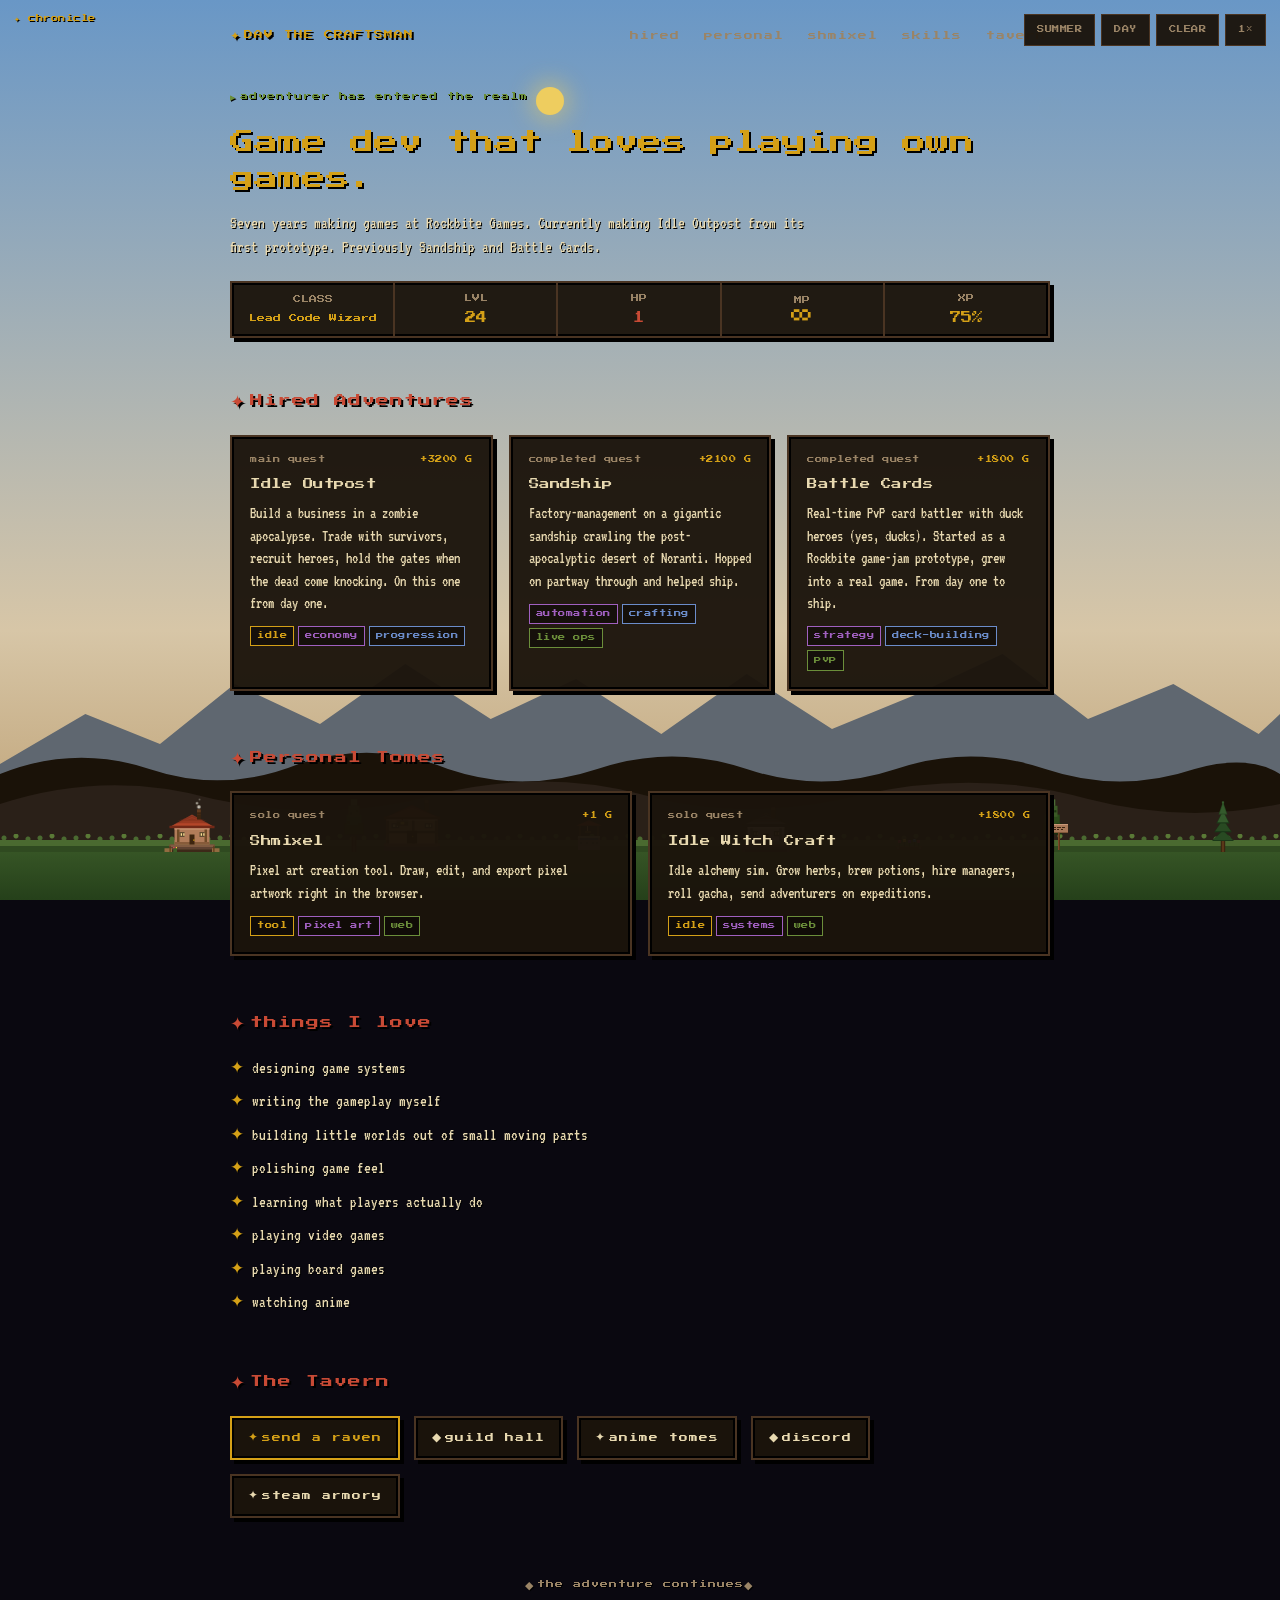
==== commit 9f6ec67f: "Seasonal palette system + center road in grass strip Co-Authored-By: Claude Opus 4.7 (1M context) <n" ====
--- a/index.html
+++ b/index.html
@@ -21,8 +21,102 @@
         --moss: #6b8e3a;
         --rare: #6b8cca;
         --epic: #a060c0;
+
+        /* Seasonal palette — defaults are SUMMER. Per-season overrides on .world[data-season=...]. */
         --grass: #3a5a28;
         --grass-dark: #25401a;
+        --grass-blade: #4a6a30;
+        --grass-blade-2: #5a7a36;
+        --leaf-light: #4a6a36;
+        --leaf-mid: #3a5a26;
+        --leaf-dark: #2a4a1a;
+        --leaf-shadow: #1a3010;
+        --leaf-canopy-1: #3a5a26; /* oak outer */
+        --leaf-canopy-2: #2a4a1a; /* oak mid */
+        --leaf-canopy-3: #1a3010; /* oak inner */
+        --leaf-pine-light: #345a2c;
+        --leaf-pine-mid: #284a22;
+        --leaf-pine-dark: #1a3818;
+        --bark: #3a2410;
+        --bark-light: #5a3818;
+        --fruit-show: 1;
+        --hill-far-fill: #1a1208;
+        --hill-near-fill: #2a2018;
+        --mountain-fill: #5a6878;
+        --snow-opacity: 0;
+        --bare-show: 0;
+      }
+
+      /* ============= SEASON PALETTES ============= */
+      .world[data-season="spring"] {
+        --grass: #4d7a30;
+        --grass-dark: #356018;
+        --grass-blade: #5e8c3a;
+        --grass-blade-2: #74a448;
+        --leaf-canopy-1: #6aa040;
+        --leaf-canopy-2: #4a8030;
+        --leaf-canopy-3: #2e6420;
+        --leaf-pine-light: #4a7a3a;
+        --leaf-pine-mid: #386030;
+        --leaf-pine-dark: #1e4824;
+        --hill-far-fill: #1c2208;
+        --hill-near-fill: #2c3018;
+        --mountain-fill: #5e7080;
+        --snow-opacity: 0;
+        --bare-show: 0;
+        --fruit-show: 1;
+      }
+      .world[data-season="summer"] {
+        /* defaults — same as :root */
+        --snow-opacity: 0;
+        --bare-show: 0;
+        --fruit-show: 1;
+      }
+      .world[data-season="autumn"] {
+        --grass: #7a6228;
+        --grass-dark: #5a4818;
+        --grass-blade: #8a7030;
+        --grass-blade-2: #a87836;
+        --leaf-canopy-1: #e08838;
+        --leaf-canopy-2: #c86028;
+        --leaf-canopy-3: #8a3818;
+        --leaf-pine-light: #386030;
+        --leaf-pine-mid: #2a4a22;
+        --leaf-pine-dark: #1a3818;
+        --hill-far-fill: #2a2010;
+        --hill-near-fill: #3a2818;
+        --mountain-fill: #6a6a68;
+        --snow-opacity: 0;
+        --bare-show: 0;
+        --fruit-show: 0;
+      }
+      .world[data-season="winter"] {
+        --grass: #c7ced6;
+        --grass-dark: #8a92a0;
+        --grass-blade: #d8dee6;
+        --grass-blade-2: #e4e8ee;
+        --leaf-canopy-1: #3a5a26;
+        --leaf-canopy-2: #2a4a1a;
+        --leaf-canopy-3: #1a3010;
+        --leaf-pine-light: #2a4a22;
+        --leaf-pine-mid: #1e3a1a;
+        --leaf-pine-dark: #142a14;
+        --bark: #2a1a08;
+        --bark-light: #3a2410;
+        --hill-far-fill: #3a4248;
+        --hill-near-fill: #586068;
+        --mountain-fill: #8a98a8;
+        --snow-opacity: 1;
+        --bare-show: 1;
+        --fruit-show: 0;
+      }
+      /* Smooth fade when season changes */
+      .grass, .grass::before, .grass::after,
+      .hills path, .mountains svg path,
+      .hills-snow, .mountains-snow,
+      .tree .canopy, .tree .bark, .tree .bare-branches, .tree .snow-cap, .tree .fruits,
+      .house::after {
+        transition: fill 3s ease, stroke 3s ease, background 3s ease, opacity 3s ease, color 3s ease;
       }
 
       * { box-sizing: border-box; image-rendering: pixelated; }
@@ -239,7 +333,6 @@
         z-index: 1;
         pointer-events: none;
         filter: brightness(var(--world-brightness, 1)) saturate(0.55);
-        opacity: 0.85;
       }
       .mountains svg { width: 100%; height: 100%; display: block; }
 
@@ -267,9 +360,20 @@
         position: absolute; left: 0; right: 0;
         width: 100%; pointer-events: none;
       }
-      .hills .hills-far  { bottom: 30px; height: 100px; opacity: 0.75; }
-      .hills .hills-near { bottom: 0;    height: 80px;  opacity: 0.95; }
+      .hills .hills-far  { bottom: 30px; height: 100px; }
+      .hills .hills-near { bottom: 0;    height: 80px;  }
       .hills svg { width: 100%; height: 100%; display: block; }
+      .hills .h-far-fill  { fill: var(--hill-far-fill); }
+      .hills .h-near-fill { fill: var(--hill-near-fill); }
+      .mountains .m-fill  { fill: var(--mountain-fill); }
+      /* Snow ridge strokes — visible only in winter via --snow-opacity */
+      .hills-snow-far, .hills-snow-near, .mountains-snow {
+        fill: none; stroke: #f0f6ff; stroke-linecap: round; stroke-linejoin: round;
+        opacity: var(--snow-opacity);
+      }
+      .hills-snow-far  { stroke-width: 5; }
+      .hills-snow-near { stroke-width: 6; }
+      .mountains-snow  { stroke-width: 7; }
 
       /* TREES */
       .trees-layer { position: absolute; inset: 0; z-index: 6; pointer-events: none; }
@@ -321,12 +425,40 @@
       .house[data-kind="house"][data-variant="a-frame"]   { width: 48px; height: 52px; }
       .house[data-kind="house"][data-variant="longhouse"] { width: 64px; height: 38px; }
 
+      /* DEPTH LANES — buildings stagger above/below the road line so neighbors don't collide */
+      .house                 { z-index: 2; transition: transform 1.2s ease; }
+      .house.lane-back       { transform: translateY(-14px) scale(0.92); z-index: 1; filter: brightness(0.93) saturate(0.9); }
+      .house.lane-front      { transform: translateY(8px)   scale(1.06); z-index: 3; }
+      /* Castle is the lone exception — it's massive, dead-center, and pre-scaled. Keep it on the back row but skip the shrink. */
+      .house[data-kind="castle"].lane-back { transform: translateY(-10px); filter: none; }
+
+      /* SNOW CAP — fades in over the top of every structure during winter */
+      .house { position: absolute; }
+      .house::after {
+        content: ""; position: absolute;
+        left: 0; right: 0; top: 0;
+        height: 30%;
+        background: #f0f6ff;
+        -webkit-mask-image: linear-gradient(180deg, #000 0%, #000 35%, transparent 95%);
+        mask-image: linear-gradient(180deg, #000 0%, #000 35%, transparent 95%);
+        opacity: calc(var(--snow-opacity) * 0.85);
+        transition: opacity 3s ease;
+        pointer-events: none;
+        mix-blend-mode: screen;
+      }
+      .house[data-kind="campfire"]::after,
+      .house[data-kind="signpost"]::after,
+      .house[data-kind="well"]::after,
+      .house[data-kind="lamppost"]::after,
+      .house[data-kind="statue"]::after,
+      .house[data-kind="garden"]::after { display: none; }
+
       /* CONTINUOUS ROAD STRIP — the end-to-end path people walk on */
       .road-strip {
         position: absolute;
         left: 0; right: 0;
-        bottom: 50px;
-        height: 8px;
+        bottom: 22px;
+        height: 16px;
         z-index: 5;
         pointer-events: none;
       }
@@ -429,13 +561,17 @@
       .world[data-time="dusk"]  .house[data-kind="mill"] .hs-windows-lit,
       .world[data-time="dawn"]  .house[data-kind="mill"] .hs-windows-lit { opacity: 1; }
 
-      /* UPGRADE LEVELS — gentle scale + brightness, plus per-level decoration groups */
-      .house[data-upgrade] { transition: transform 1s cubic-bezier(.34, 1.2, .64, 1), filter 1s ease; }
-      .house[data-upgrade="1"] { transform: scale(1.04); filter: brightness(1.04) saturate(1.06); }
-      .house[data-upgrade="2"] { transform: scale(1.08); filter: brightness(1.08) saturate(1.1); }
-      .house[data-upgrade="3"] { transform: scale(1.12); filter: brightness(1.12) saturate(1.14); }
-      .house[data-upgrade="4"] { transform: scale(1.2);  filter: brightness(1.16) saturate(1.18); }
-      /* Per-level decoration groups — additive: L3 shows up-1, up-2, up-3 */
+      /* UPGRADE LEVELS — gentle brightness/saturate bump only.
+         Each tier is a separately drawn bigger asset (handled by per-kind SVG generators + width/height rules below).
+         No transform: scale — pixel art must never be CSS-scaled. */
+      .house[data-upgrade] { transition: width 0.8s ease, height 0.8s ease, filter 1s ease; }
+      .house[data-upgrade="1"] { filter: brightness(1.04) saturate(1.06); }
+      .house[data-upgrade="2"] { filter: brightness(1.08) saturate(1.1); }
+      .house[data-upgrade="3"] { filter: brightness(1.12) saturate(1.14); }
+      .house[data-upgrade="4"] { filter: brightness(1.16) saturate(1.18); }
+      /* Legacy additive decoration groups — preserved as a no-op for any building
+         that hasn't been migrated to per-tier full-redraw SVGs yet. New per-tier
+         SVGs simply omit up-N classes. */
       .house [class^="up-"] { opacity: 0; transition: opacity 1s ease; }
       .house[data-upgrade="1"] .up-1,
       .house[data-upgrade="2"] .up-1, .house[data-upgrade="2"] .up-2,
@@ -452,12 +588,59 @@
       .house[data-kind="castle"][data-upgrade="4"] { transform: translateX(-50%); width: 430px; height: 204px; z-index: 7; }
 
       /* Watchtower progression — explicit size per tier, no CSS scale.
-         translateX(-50%) keeps the tower centered around its spawn x as the container grows. */
+         translateX(-50%) keeps the tower centered around its spawn x as the container grows.
+         viewBox matches CSS px so each tier is a pixel-native asset. */
       .house[data-kind="tower"]                   { transform: translateX(-50%); }
       .house[data-kind="tower"][data-upgrade="1"] { transform: translateX(-50%); width: 51px;  height: 102px; }
       .house[data-kind="tower"][data-upgrade="2"] { transform: translateX(-50%); width: 70px;  height: 140px; }
       .house[data-kind="tower"][data-upgrade="3"] { transform: translateX(-50%); width: 96px;  height: 192px; }
-      .house[data-kind="tower"][data-upgrade="4"] { transform: translateX(-50%); width: 128px; height: 256px; }
+      .house[data-kind="tower"][data-upgrade="4"] { transform: translateX(-50%); width: 128px; height: 256px; z-index: 6; }
+
+      /* House cottage progression — redrawn bigger per tier. translateX(-50%) keeps spawn x centered. */
+      .house[data-kind="house"][data-variant="cottage"][data-upgrade="1"],
+      .house[data-kind="house"]:not([data-variant])[data-upgrade="1"]   { transform: translateX(-50%); width: 56px;  height: 40px; }
+      .house[data-kind="house"][data-variant="cottage"][data-upgrade="2"],
+      .house[data-kind="house"]:not([data-variant])[data-upgrade="2"]   { transform: translateX(-50%); width: 80px;  height: 48px; }
+      .house[data-kind="house"][data-variant="cottage"][data-upgrade="3"],
+      .house[data-kind="house"]:not([data-variant])[data-upgrade="3"]   { transform: translateX(-50%); width: 104px; height: 56px; }
+      .house[data-kind="house"][data-variant="cottage"][data-upgrade="4"],
+      .house[data-kind="house"]:not([data-variant])[data-upgrade="4"]   { transform: translateX(-50%); width: 128px; height: 64px; }
+
+      /* House two-story progression */
+      .house[data-kind="house"][data-variant="two-story"][data-upgrade="1"] { transform: translateX(-50%); width: 60px;  height: 64px; }
+      .house[data-kind="house"][data-variant="two-story"][data-upgrade="2"] { transform: translateX(-50%); width: 78px;  height: 72px; }
+      .house[data-kind="house"][data-variant="two-story"][data-upgrade="3"] { transform: translateX(-50%); width: 100px; height: 82px; }
+      .house[data-kind="house"][data-variant="two-story"][data-upgrade="4"] { transform: translateX(-50%); width: 122px; height: 94px; }
+
+      /* House a-frame progression */
+      .house[data-kind="house"][data-variant="a-frame"][data-upgrade="1"]   { transform: translateX(-50%); width: 64px;  height: 58px; }
+      .house[data-kind="house"][data-variant="a-frame"][data-upgrade="2"]   { transform: translateX(-50%); width: 82px;  height: 66px; }
+      .house[data-kind="house"][data-variant="a-frame"][data-upgrade="3"]   { transform: translateX(-50%); width: 104px; height: 76px; }
+      .house[data-kind="house"][data-variant="a-frame"][data-upgrade="4"]   { transform: translateX(-50%); width: 126px; height: 86px; }
+
+      /* House longhouse progression */
+      .house[data-kind="house"][data-variant="longhouse"][data-upgrade="1"] { transform: translateX(-50%); width: 84px;  height: 44px; }
+      .house[data-kind="house"][data-variant="longhouse"][data-upgrade="2"] { transform: translateX(-50%); width: 104px; height: 52px; }
+      .house[data-kind="house"][data-variant="longhouse"][data-upgrade="3"] { transform: translateX(-50%); width: 124px; height: 62px; }
+      .house[data-kind="house"][data-variant="longhouse"][data-upgrade="4"] { transform: translateX(-50%); width: 144px; height: 72px; }
+
+      /* Tavern progression */
+      .house[data-kind="tavern"][data-upgrade="1"] { transform: translateX(-50%); width: 76px;  height: 60px; }
+      .house[data-kind="tavern"][data-upgrade="2"] { transform: translateX(-50%); width: 100px; height: 72px; }
+      .house[data-kind="tavern"][data-upgrade="3"] { transform: translateX(-50%); width: 124px; height: 84px; }
+      .house[data-kind="tavern"][data-upgrade="4"] { transform: translateX(-50%); width: 150px; height: 96px; }
+
+      /* Guildhall progression */
+      .house[data-kind="guildhall"][data-upgrade="1"] { transform: translateX(-50%); width: 74px;  height: 56px; }
+      .house[data-kind="guildhall"][data-upgrade="2"] { transform: translateX(-50%); width: 96px;  height: 66px; }
+      .house[data-kind="guildhall"][data-upgrade="3"] { transform: translateX(-50%); width: 120px; height: 76px; }
+      .house[data-kind="guildhall"][data-upgrade="4"] { transform: translateX(-50%); width: 144px; height: 86px; }
+
+      /* Mill progression */
+      .house[data-kind="mill"][data-upgrade="1"] { transform: translateX(-50%); width: 60px;  height: 70px; }
+      .house[data-kind="mill"][data-upgrade="2"] { transform: translateX(-50%); width: 78px;  height: 82px; }
+      .house[data-kind="mill"][data-upgrade="3"] { transform: translateX(-50%); width: 100px; height: 96px; }
+      .house[data-kind="mill"][data-upgrade="4"] { transform: translateX(-50%); width: 124px; height: 112px; }
 
       /* HUGE DRAGON */
       .dragon.huge {
@@ -617,11 +800,19 @@
       .grass::before {
         content: ""; position: absolute; top: -6px; left: 0; right: 0; height: 8px;
         background-image:
-          radial-gradient(circle 2px at 4px 4px, #4a6a30 2px, transparent 3px),
-          radial-gradient(circle 2px at 16px 2px, #5a7a36 2px, transparent 3px),
-          radial-gradient(circle 2px at 28px 5px, #4a6a30 2px, transparent 3px);
+          radial-gradient(circle 2px at 4px 4px, var(--grass-blade) 2px, transparent 3px),
+          radial-gradient(circle 2px at 16px 2px, var(--grass-blade-2) 2px, transparent 3px),
+          radial-gradient(circle 2px at 28px 5px, var(--grass-blade) 2px, transparent 3px);
         background-size: 36px 8px;
         background-repeat: repeat-x;
+      }
+      /* Snow blanket on top of grass, fades in with --snow-opacity */
+      .grass::after {
+        content: ""; position: absolute; top: -4px; left: 0; right: 0; height: 10px;
+        background: linear-gradient(180deg, #f4f8fc 0%, #d8e0ea 60%, transparent 100%);
+        opacity: var(--snow-opacity);
+        transition: opacity 3s ease;
+        pointer-events: none;
       }
 
       .rain-canvas { position: absolute; inset: 0; z-index: 8; pointer-events: none; }
@@ -1103,7 +1294,7 @@
     </style>
   </head>
   <body>
-    <div class="world" data-weather="clear" data-time="day" data-road="0" aria-hidden="true">
+    <div class="world" data-weather="clear" data-time="day" data-season="summer" data-road="0" aria-hidden="true">
       <div class="sky"></div>
       <div class="stars"></div>
       <div class="sun"></div>
@@ -1113,15 +1304,18 @@
       <div class="dragons-layer"></div>
       <div class="mountains">
         <svg class="mountains-far" viewBox="0 0 1200 220" preserveAspectRatio="none" xmlns="http://www.w3.org/2000/svg">
-          <path d="M0,220 L0,140 L80,90 L150,120 L220,60 L300,100 L380,40 L460,95 L540,55 L620,110 L700,50 L780,105 L860,70 L940,30 L1020,95 L1100,60 L1180,110 L1200,90 L1200,220 Z" fill="#5a6878"/>
+          <path class="m-fill" d="M0,220 L0,140 L80,90 L150,120 L220,60 L300,100 L380,40 L460,95 L540,55 L620,110 L700,50 L780,105 L860,70 L940,30 L1020,95 L1100,60 L1180,110 L1200,90 L1200,220 Z"/>
+          <path class="mountains-snow" d="M0,140 L80,90 L150,120 L220,60 L300,100 L380,40 L460,95 L540,55 L620,110 L700,50 L780,105 L860,70 L940,30 L1020,95 L1100,60 L1180,110 L1200,90"/>
         </svg>
       </div>
       <div class="hills">
         <svg class="hills-far" viewBox="0 0 1200 100" preserveAspectRatio="none" xmlns="http://www.w3.org/2000/svg">
-          <path d="M0,100 L0,60 Q70,30 140,55 Q210,80 280,50 Q350,25 420,55 Q490,80 560,55 Q630,30 700,55 Q770,80 840,55 Q910,30 980,55 Q1050,80 1120,55 Q1170,40 1200,60 L1200,100 Z" fill="#1a1208"/>
+          <path class="h-far-fill" d="M0,100 L0,60 Q70,30 140,55 Q210,80 280,50 Q350,25 420,55 Q490,80 560,55 Q630,30 700,55 Q770,80 840,55 Q910,30 980,55 Q1050,80 1120,55 Q1170,40 1200,60 L1200,100 Z"/>
+          <path class="hills-snow-far" d="M0,60 Q70,30 140,55 Q210,80 280,50 Q350,25 420,55 Q490,80 560,55 Q630,30 700,55 Q770,80 840,55 Q910,30 980,55 Q1050,80 1120,55 Q1170,40 1200,60"/>
         </svg>
         <svg class="hills-near" viewBox="0 0 1200 80" preserveAspectRatio="none" xmlns="http://www.w3.org/2000/svg">
-          <path d="M0,80 L0,40 Q100,5 200,35 Q310,60 410,30 Q510,5 600,30 Q700,60 810,30 Q920,5 1020,35 Q1110,60 1200,40 L1200,80 Z" fill="#2a2018"/>
+          <path class="h-near-fill" d="M0,80 L0,40 Q100,5 200,35 Q310,60 410,30 Q510,5 600,30 Q700,60 810,30 Q920,5 1020,35 Q1110,60 1200,40 L1200,80 Z"/>
+          <path class="hills-snow-near" d="M0,40 Q100,5 200,35 Q310,60 410,30 Q510,5 600,30 Q700,60 810,30 Q920,5 1020,35 Q1110,60 1200,40"/>
         </svg>
       </div>
       <div class="grass"></div>
@@ -1160,6 +1354,7 @@
     </div>
 
     <div class="hud">
+      <span id="hud-season" title="Click to change season">SUMMER</span>
       <span id="hud-time" title="Click to change time">DAY</span>
       <span id="hud-weather" title="Click to change weather">CLEAR</span>
       <span id="hud-speed" title="Click to speed up time">1×</span>
@@ -1309,8 +1504,12 @@
         const lightning = world.querySelector(".lightning");
         const hudTime = document.getElementById("hud-time");
         const hudWeather = document.getElementById("hud-weather");
+        const hudSeason = document.getElementById("hud-season");
         const logEl = document.getElementById("log");
         const reduced = matchMedia("(prefers-reduced-motion: reduce)").matches;
+
+        // Forward declaration — referenced by tickRain before season setup runs
+        let currentSeason = "summer";
 
         // Continuously ensure all in-flight CSS animations match current speed
         function applySpeedToAnimations() {
@@ -1486,6 +1685,7 @@
             // Adventurer camps strike at dawn
             if (labelPhase === "dawn") {
               activeCamps.slice().forEach((c) => c.endCamp());
+              advanceDayOfYear();
             }
             // only log natural transitions (not manual overrides)
             if (!manualOverride) logEvent(phaseLog[labelPhase], "time");
@@ -1498,6 +1698,39 @@
         } else {
           world.dataset.time = "day"; hudTime.textContent = "DAY";
         }
+
+        /* ============= SEASONS ============= */
+        const seasons = ["spring", "summer", "autumn", "winter"];
+        const seasonLabels = { spring: "SPRING", summer: "SUMMER", autumn: "AUTUMN", winter: "WINTER" };
+        const seasonLog = {
+          spring: "Spring arrives. Buds return to the branches.",
+          summer: "Summer takes hold.",
+          autumn: "Autumn settles in. Leaves blaze gold.",
+          winter: "Winter falls. Snow begins to dust the realm.",
+        };
+        const SEASON_DAYS = 2;
+        let dayOfYear = seasons.indexOf("summer") * SEASON_DAYS;
+        world.dataset.season = currentSeason;
+        hudSeason.textContent = seasonLabels[currentSeason];
+
+        function setSeason(s, isManual) {
+          if (s === currentSeason) return;
+          currentSeason = s;
+          world.dataset.season = s;
+          hudSeason.textContent = seasonLabels[s];
+          logEvent(seasonLog[s], "time");
+          if (isManual) dayOfYear = seasons.indexOf(s) * SEASON_DAYS;
+        }
+        function advanceDayOfYear() {
+          if (reduced) return;
+          dayOfYear = (dayOfYear + 1) % (seasons.length * SEASON_DAYS);
+          const next = seasons[Math.floor(dayOfYear / SEASON_DAYS)];
+          if (next !== currentSeason) setSeason(next, false);
+        }
+        hudSeason.addEventListener("click", () => {
+          const i = seasons.indexOf(currentSeason);
+          setSeason(seasons[(i + 1) % seasons.length], true);
+        });
 
         /* ============= WEATHER ============= */
         const weatherStates = ["clear","clear","clear","cloudy","cloudy","rain","storm"];
@@ -1653,6 +1886,8 @@
         const drops = [];
         let wind = 0, windTarget = 0, gustTimer = 0;
         let intensity = 0, intensityTarget = 0;
+        const flakes = [];
+        let snowIntensity = 0;
 
         function ensureDrops(n) {
           while (drops.length < n) drops.push({
@@ -1660,6 +1895,16 @@
             speed: 9 + Math.random() * 6,
             len: 7 + Math.random() * 9,
             alpha: 0.35 + Math.random() * 0.35,
+          });
+        }
+        function ensureFlakes(n) {
+          while (flakes.length < n) flakes.push({
+            x: Math.random() * CW,
+            y: Math.random() * CH,
+            vy: 0.7 + Math.random() * 1.3,
+            size: Math.random() < 0.5 ? 2 : 3,
+            phase: Math.random() * 1000,
+            alpha: 0.65 + Math.random() * 0.3,
           });
         }
         function tickRain() {
@@ -1671,23 +1916,47 @@
             windTarget = (Math.random() * 2 - 1) * base;
             gustTimer = 120 + Math.random() * 180;
           }
+
+          // Snow ramps independently from rain — driven by season, not weather
+          const snowTarget = currentSeason === "winter" ? 1 : 0;
+          snowIntensity += (snowTarget - snowIntensity) * 0.008;
+
           ctx.clearRect(0, 0, CW, CH);
-          if (intensity < 0.01) { requestAnimationFrame(tickRain); return; }
-          const want = Math.floor(intensity * 260 * (isSmallViewport ? 0.6 : 1));
-          ensureDrops(want);
-          ctx.lineWidth = 1.2; ctx.lineCap = "round";
-          for (let i = 0; i < want; i++) {
-            const d = drops[i];
-            const vx = wind, vy = d.speed;
-            d.x += vx * 0.6; d.y += vy;
-            if (d.y > CH + 10) { d.y = -20; d.x = Math.random() * (CW + 200) - 100; }
-            if (d.x > CW + 60) d.x = -40;
-            if (d.x < -60) d.x = CW + 40;
-            const k = d.len / Math.hypot(vx, vy);
-            ctx.strokeStyle = `rgba(190, 210, 240, ${d.alpha * intensity})`;
-            ctx.beginPath();
-            ctx.moveTo(d.x, d.y); ctx.lineTo(d.x - vx * k, d.y - vy * k);
-            ctx.stroke();
+
+          // --- SNOW (winter, regardless of weather) ---
+          if (snowIntensity > 0.01) {
+            const wantFlakes = Math.floor(snowIntensity * 130 * (isSmallViewport ? 0.55 : 1));
+            ensureFlakes(wantFlakes);
+            for (let i = 0; i < wantFlakes; i++) {
+              const f = flakes[i];
+              f.y += f.vy;
+              f.x += Math.sin((f.y + f.phase) * 0.025) * 0.4 + wind * 0.08;
+              if (f.y > CH + 6) { f.y = -8; f.x = Math.random() * CW; }
+              if (f.x > CW + 20) f.x = -10;
+              if (f.x < -20) f.x = CW + 10;
+              ctx.fillStyle = `rgba(240, 246, 255, ${f.alpha * snowIntensity})`;
+              ctx.fillRect(Math.floor(f.x), Math.floor(f.y), f.size, f.size);
+            }
+          }
+
+          // --- RAIN ---
+          if (intensity >= 0.01) {
+            const want = Math.floor(intensity * 260 * (isSmallViewport ? 0.6 : 1));
+            ensureDrops(want);
+            ctx.lineWidth = 1.2; ctx.lineCap = "round";
+            for (let i = 0; i < want; i++) {
+              const d = drops[i];
+              const vx = wind, vy = d.speed;
+              d.x += vx * 0.6; d.y += vy;
+              if (d.y > CH + 10) { d.y = -20; d.x = Math.random() * (CW + 200) - 100; }
+              if (d.x > CW + 60) d.x = -40;
+              if (d.x < -60) d.x = CW + 40;
+              const k = d.len / Math.hypot(vx, vy);
+              ctx.strokeStyle = `rgba(190, 210, 240, ${d.alpha * intensity})`;
+              ctx.beginPath();
+              ctx.moveTo(d.x, d.y); ctx.lineTo(d.x - vx * k, d.y - vy * k);
+              ctx.stroke();
+            }
           }
           requestAnimationFrame(tickRain);
         }
@@ -3808,71 +4077,118 @@
         const trees = [];
         const TREE_MIN_SPACING = 80;
 
-        function makeTreeSVG() {
-          // Three tree species, picked at plant time so each tree feels distinct
-          const variant = Math.random();
-          if (variant < 0.45) {
+        function makeTreeSVG(species) {
+          if (species === "oak") {
             // Oak — round layered canopy (original look, the staple)
             return `<svg viewBox="0 0 24 48" xmlns="http://www.w3.org/2000/svg">
-              <rect x="10" y="34" width="4" height="14" fill="#3a2410"/>
-              <rect x="11" y="34" width="2" height="14" fill="#5a3818"/>
-              <rect x="3" y="22" width="18" height="10" fill="#1a3010"/>
-              <rect x="5" y="14" width="14" height="10" fill="#2a4a1a"/>
-              <rect x="7" y="6" width="10" height="10" fill="#3a5a26"/>
-              <rect x="9" y="0" width="6" height="6" fill="#4a6a36"/>
-              <rect x="6" y="20" width="2" height="2" fill="#1a3010"/>
-              <rect x="16" y="22" width="2" height="2" fill="#1a3010"/>
-              <rect x="8" y="12" width="2" height="2" fill="#1a3010"/>
-              <rect x="14" y="10" width="2" height="2" fill="#1a3010"/>
+              <g class="bark">
+                <rect x="10" y="34" width="4" height="14" fill="var(--bark)"/>
+                <rect x="11" y="34" width="2" height="14" fill="var(--bark-light)"/>
+              </g>
+              <g class="bare-branches" opacity="var(--bare-show)">
+                <rect x="11" y="20" width="2" height="14" fill="var(--bark)"/>
+                <rect x="8"  y="22" width="3" height="1"  fill="var(--bark)"/>
+                <rect x="13" y="20" width="3" height="1"  fill="var(--bark)"/>
+                <rect x="6"  y="18" width="2" height="1"  fill="var(--bark)"/>
+                <rect x="15" y="16" width="2" height="1"  fill="var(--bark)"/>
+                <rect x="10" y="14" width="1" height="6"  fill="var(--bark)"/>
+                <rect x="13" y="12" width="1" height="6"  fill="var(--bark)"/>
+              </g>
+              <g class="canopy" style="opacity: calc(1 - var(--bare-show));">
+                <rect x="3" y="22" width="18" height="10" fill="var(--leaf-canopy-3)"/>
+                <rect x="5" y="14" width="14" height="10" fill="var(--leaf-canopy-2)"/>
+                <rect x="7" y="6"  width="10" height="10" fill="var(--leaf-canopy-1)"/>
+                <rect x="9" y="0"  width="6"  height="6"  fill="var(--leaf-light)"/>
+                <rect x="6"  y="20" width="2" height="2" fill="var(--leaf-shadow)"/>
+                <rect x="16" y="22" width="2" height="2" fill="var(--leaf-shadow)"/>
+                <rect x="8"  y="12" width="2" height="2" fill="var(--leaf-shadow)"/>
+                <rect x="14" y="10" width="2" height="2" fill="var(--leaf-shadow)"/>
+              </g>
+              <g class="snow-cap" style="opacity: var(--snow-opacity);">
+                <rect x="7" y="0"  width="10" height="2" fill="#f0f6ff"/>
+                <rect x="5" y="6"  width="14" height="2" fill="#f0f6ff"/>
+                <rect x="3" y="14" width="18" height="2" fill="#f0f6ff"/>
+              </g>
             </svg>`;
-          } else if (variant < 0.78) {
+          } else if (species === "pine") {
             // Pine — tall triangular evergreen
             return `<svg viewBox="0 0 24 48" xmlns="http://www.w3.org/2000/svg">
-              <rect x="10" y="38" width="4" height="10" fill="#3a2410"/>
-              <rect x="11" y="38" width="2" height="10" fill="#5a3818"/>
-              <!-- bottom skirt -->
-              <polygon points="2,38 22,38 12,28" fill="#1a3818"/>
-              <polygon points="3,37 21,37 12,29" fill="#284a22"/>
-              <!-- middle layer -->
-              <polygon points="4,30 20,30 12,18" fill="#1a3818"/>
-              <polygon points="5,29 19,29 12,19" fill="#284a22"/>
-              <!-- top layer -->
-              <polygon points="6,22 18,22 12,10" fill="#1a3818"/>
-              <polygon points="7,21 17,21 12,11" fill="#345a2c"/>
-              <!-- crown -->
-              <polygon points="8,14 16,14 12,2" fill="#284a22"/>
-              <polygon points="9,13 15,13 12,4" fill="#3c6a34"/>
-              <!-- star/tip highlight -->
-              <rect x="11" y="2" width="2" height="2" fill="#4a7a40"/>
+              <g class="bark">
+                <rect x="10" y="38" width="4" height="10" fill="var(--bark)"/>
+                <rect x="11" y="38" width="2" height="10" fill="var(--bark-light)"/>
+              </g>
+              <g class="canopy">
+                <!-- bottom skirt -->
+                <polygon points="2,38 22,38 12,28" fill="var(--leaf-pine-dark)"/>
+                <polygon points="3,37 21,37 12,29" fill="var(--leaf-pine-mid)"/>
+                <!-- middle layer -->
+                <polygon points="4,30 20,30 12,18" fill="var(--leaf-pine-dark)"/>
+                <polygon points="5,29 19,29 12,19" fill="var(--leaf-pine-mid)"/>
+                <!-- top layer -->
+                <polygon points="6,22 18,22 12,10" fill="var(--leaf-pine-dark)"/>
+                <polygon points="7,21 17,21 12,11" fill="var(--leaf-pine-light)"/>
+                <!-- crown -->
+                <polygon points="8,14 16,14 12,2" fill="var(--leaf-pine-mid)"/>
+                <polygon points="9,13 15,13 12,4" fill="var(--leaf-pine-light)"/>
+                <!-- tip highlight -->
+                <rect x="11" y="2" width="2" height="2" fill="var(--leaf-pine-light)"/>
+              </g>
+              <g class="snow-cap" style="opacity: var(--snow-opacity);">
+                <polygon points="9,13 15,13 12,8" fill="#f0f6ff"/>
+                <polygon points="7,21 17,21 12,16" fill="#f0f6ff"/>
+                <polygon points="5,29 19,29 12,24" fill="#f0f6ff"/>
+                <polygon points="3,37 21,37 12,32" fill="#f0f6ff"/>
+              </g>
             </svg>`;
           } else {
             // Fruit tree — round canopy dotted with little red fruits
             return `<svg viewBox="0 0 24 48" xmlns="http://www.w3.org/2000/svg">
-              <rect x="10" y="34" width="4" height="14" fill="#4a2818"/>
-              <rect x="11" y="34" width="2" height="14" fill="#6a3818"/>
-              <!-- bark knot -->
-              <rect x="9" y="40" width="2" height="2" fill="#2a1408"/>
-              <!-- canopy -->
-              <rect x="4" y="22" width="16" height="10" fill="#1a3010"/>
-              <rect x="3" y="14" width="18" height="10" fill="#2a4a1a"/>
-              <rect x="5" y="8" width="14" height="8" fill="#3a5a26"/>
-              <rect x="7" y="2" width="10" height="8" fill="#4a6a36"/>
-              <!-- leaf shadows -->
-              <rect x="6" y="20" width="2" height="2" fill="#1a3010"/>
-              <rect x="16" y="20" width="2" height="2" fill="#1a3010"/>
-              <rect x="9" y="12" width="2" height="2" fill="#1a3010"/>
-              <!-- fruits scattered -->
-              <rect x="6" y="16" width="2" height="2" fill="#c84a35"/>
-              <rect x="14" y="14" width="2" height="2" fill="#c84a35"/>
-              <rect x="10" y="20" width="2" height="2" fill="#c84a35"/>
-              <rect x="17" y="18" width="2" height="2" fill="#c84a35"/>
-              <rect x="8" y="22" width="2" height="2" fill="#c84a35"/>
-              <!-- highlights on fruits -->
-              <rect x="6" y="16" width="1" height="1" fill="#f06850"/>
-              <rect x="14" y="14" width="1" height="1" fill="#f06850"/>
-              <rect x="10" y="20" width="1" height="1" fill="#f06850"/>
+              <g class="bark">
+                <rect x="10" y="34" width="4" height="14" fill="var(--bark)"/>
+                <rect x="11" y="34" width="2" height="14" fill="var(--bark-light)"/>
+                <rect x="9"  y="40" width="2" height="2"  fill="#2a1408"/>
+              </g>
+              <g class="bare-branches" opacity="var(--bare-show)">
+                <rect x="11" y="18" width="2" height="16" fill="var(--bark)"/>
+                <rect x="7"  y="22" width="4" height="1"  fill="var(--bark)"/>
+                <rect x="13" y="20" width="4" height="1"  fill="var(--bark)"/>
+                <rect x="6"  y="16" width="2" height="1"  fill="var(--bark)"/>
+                <rect x="16" y="14" width="2" height="1"  fill="var(--bark)"/>
+                <rect x="9"  y="10" width="1" height="8"  fill="var(--bark)"/>
+                <rect x="14" y="8"  width="1" height="8"  fill="var(--bark)"/>
+              </g>
+              <g class="canopy" style="opacity: calc(1 - var(--bare-show));">
+                <rect x="4" y="22" width="16" height="10" fill="var(--leaf-canopy-3)"/>
+                <rect x="3" y="14" width="18" height="10" fill="var(--leaf-canopy-2)"/>
+                <rect x="5" y="8"  width="14" height="8"  fill="var(--leaf-canopy-1)"/>
+                <rect x="7" y="2"  width="10" height="8"  fill="var(--leaf-light)"/>
+                <rect x="6"  y="20" width="2" height="2" fill="var(--leaf-shadow)"/>
+                <rect x="16" y="20" width="2" height="2" fill="var(--leaf-shadow)"/>
+                <rect x="9"  y="12" width="2" height="2" fill="var(--leaf-shadow)"/>
+              </g>
+              <g class="fruits" style="opacity: var(--fruit-show);">
+                <rect x="6"  y="16" width="2" height="2" fill="#c84a35"/>
+                <rect x="14" y="14" width="2" height="2" fill="#c84a35"/>
+                <rect x="10" y="20" width="2" height="2" fill="#c84a35"/>
+                <rect x="17" y="18" width="2" height="2" fill="#c84a35"/>
+                <rect x="8"  y="22" width="2" height="2" fill="#c84a35"/>
+                <rect x="6"  y="16" width="1" height="1" fill="#f06850"/>
+                <rect x="14" y="14" width="1" height="1" fill="#f06850"/>
+                <rect x="10" y="20" width="1" height="1" fill="#f06850"/>
+              </g>
+              <g class="snow-cap" style="opacity: var(--snow-opacity);">
+                <rect x="7" y="2"  width="10" height="2" fill="#f0f6ff"/>
+                <rect x="5" y="8"  width="14" height="2" fill="#f0f6ff"/>
+                <rect x="3" y="14" width="18" height="2" fill="#f0f6ff"/>
+              </g>
             </svg>`;
           }
+        }
+        function pickTreeSpecies() {
+          const v = Math.random();
+          if (v < 0.45) return "oak";
+          if (v < 0.78) return "pine";
+          return "fruit";
         }
         function findTreeSpot() {
           for (let i = 0; i < 25; i++) {
@@ -3886,13 +4202,15 @@
         function plantTree(immediate = false) {
           const x = findTreeSpot();
           if (x == null) return null;
+          const species = pickTreeSpecies();
           const t = document.createElement("div");
           t.className = "tree";
-          t.innerHTML = makeTreeSVG();
+          t.dataset.species = species;
+          t.innerHTML = makeTreeSVG(species);
           t.style.left = x + "px";
           t.style.setProperty("--g", "0");
           treesLayer.appendChild(t);
-          const rec = { el: t, x, stage: 0 };
+          const rec = { el: t, x, stage: 0, species };
           trees.push(rec);
           if (immediate) {
             rec.stage = treeStages.length - 1;
@@ -3921,6 +4239,41 @@
         /* ============= STRUCTURES (houses, towers, wells, signposts, campfires) ============= */
         const houses = [];
         const STRUCTURE_KINDS = ["house", "tower", "well", "signpost", "campfire", "castle", "tavern", "guildhall", "mill", "lamppost", "garden", "statue", "marketstall", "guardpost", "blacksmith"];
+
+        /* Footprint widths used for depth-lane collision checks. Mirrors the CSS widths above. */
+        const KIND_WIDTHS = {
+          house: 48, tower: 32, well: 26, signpost: 18, campfire: 30, castle: 200,
+          tavern: 56, guildhall: 54, mill: 44, lamppost: 14, garden: 26, statue: 18,
+          marketstall: 32, guardpost: 24, blacksmith: 46,
+        };
+        const HOUSE_VARIANT_WIDTHS = { "two-story": 44, "a-frame": 48, "longhouse": 64 };
+        const MARKETSTALL_UPGRADE_WIDTHS = [32, 52, 80, 120, 120];
+        function houseFootprintWidth(kind, palette, upgrade) {
+          if (kind === "house" && palette?.variant) return HOUSE_VARIANT_WIDTHS[palette.variant] ?? 48;
+          if (kind === "marketstall") return MARKETSTALL_UPGRADE_WIDTHS[upgrade ?? 0] ?? 32;
+          return KIND_WIDTHS[kind] ?? 48;
+        }
+        /* Pick "back" (above road) or "front" (below road) by collision with existing buildings in the same lane.
+           Castle is always back. */
+        function pickLane(x, kind, palette, upgrade) {
+          if (kind === "castle") return "back";
+          const w = houseFootprintWidth(kind, palette, upgrade);
+          const pad = 6;
+          const aL = x - pad, aR = x + w + pad;
+          const overlaps = (lane) => houses.some((h) => {
+            if (h.lane !== lane) return false;
+            const hw = houseFootprintWidth(h.kind, h.palette, h.upgrade);
+            return aR > h.x && aL < h.x + hw;
+          });
+          if (!overlaps("back")) return "back";
+          if (!overlaps("front")) return "front";
+          return Math.random() < 0.5 ? "back" : "front"; // both crowded — accept the squeeze
+        }
+        function applyLane(rec, lane) {
+          rec.lane = lane;
+          rec.el.dataset.lane = lane;
+          rec.el.classList.add("lane-" + lane);
+        }
         const STRUCTURE_BUILD_LOG = {
           house:    { mid: "Walls rise from the foundation.",    done: "A house stands complete!" },
           tower:    { mid: "The watchtower shaft climbs higher.", done: "A watchtower keeps vigil!" },
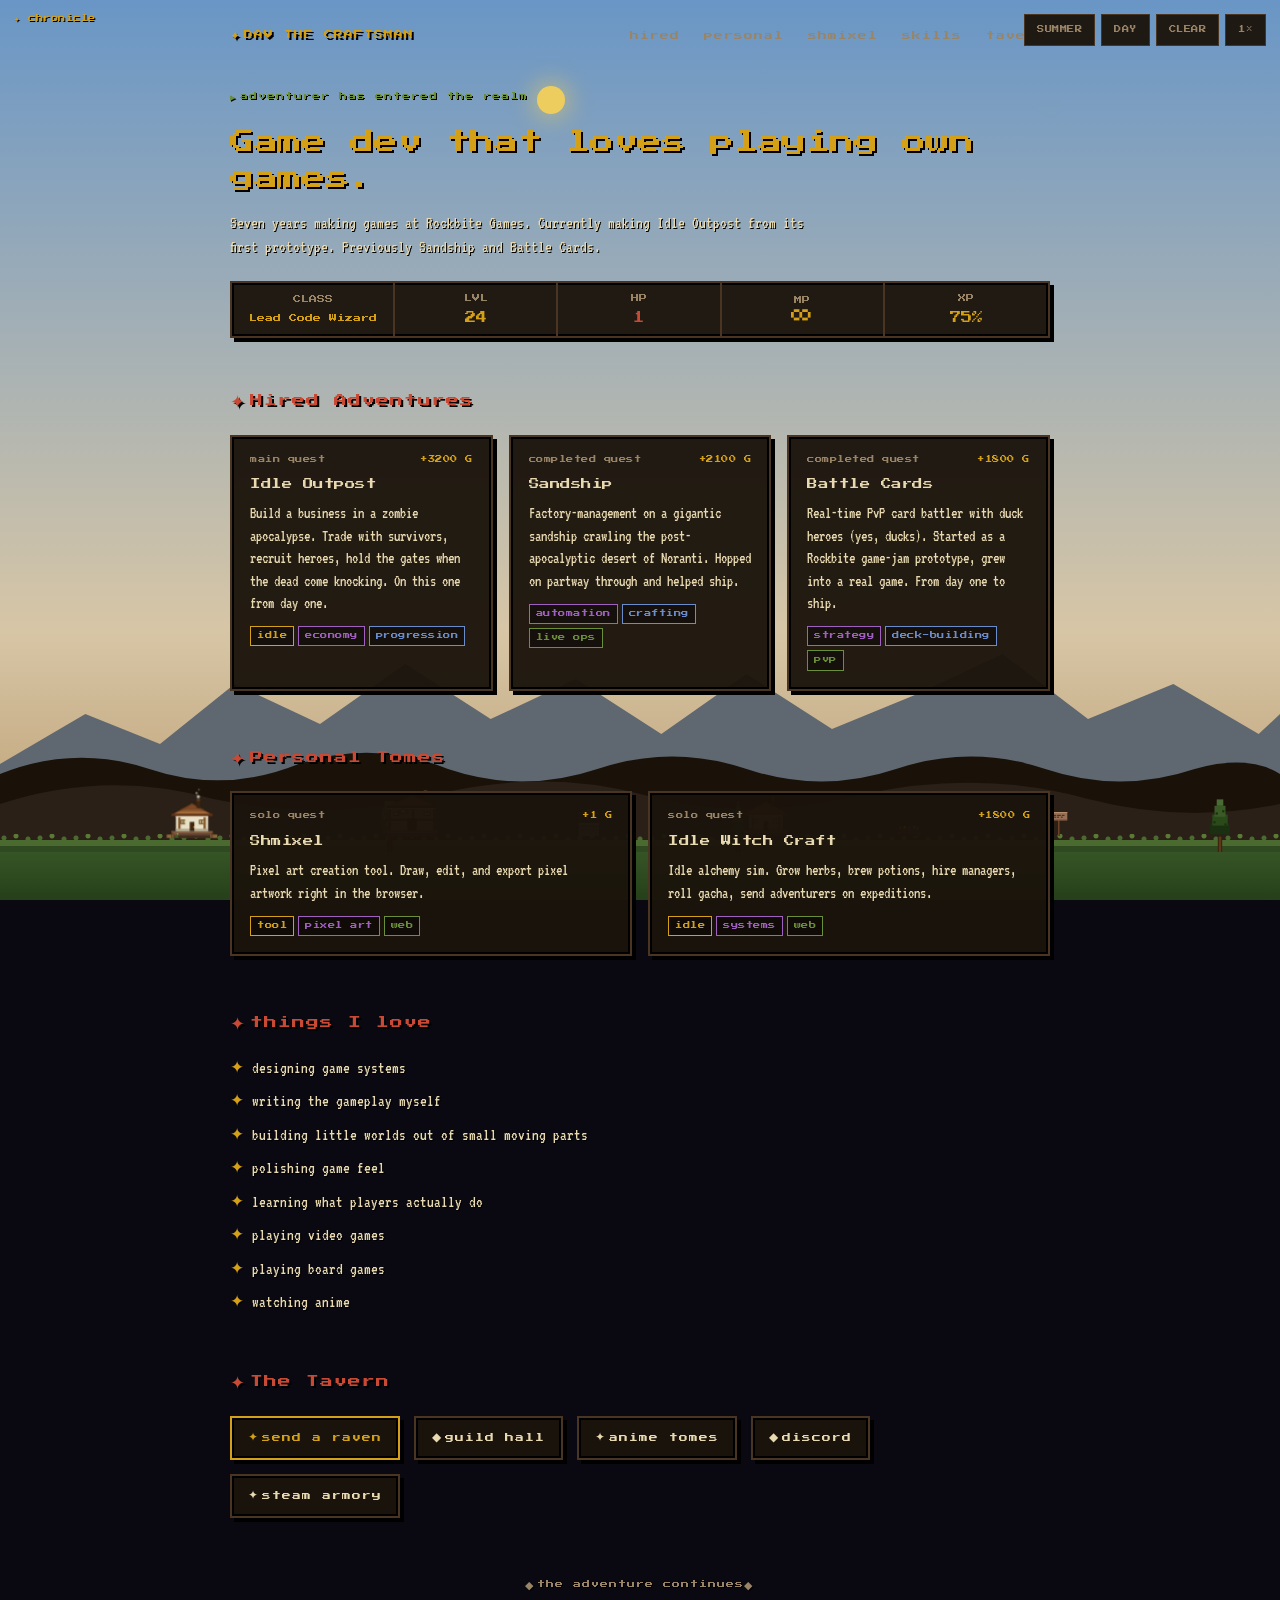
==== commit 98a8dcb2: "Thicken road downward + lane offsets via CSS vars Co-Authored-By: Claude Opus 4.7 (1M context) <nore" ====
--- a/index.html
+++ b/index.html
@@ -425,12 +425,13 @@
       .house[data-kind="house"][data-variant="a-frame"]   { width: 48px; height: 52px; }
       .house[data-kind="house"][data-variant="longhouse"] { width: 64px; height: 38px; }
 
-      /* DEPTH LANES — buildings stagger above/below the road line so neighbors don't collide */
-      .house                 { z-index: 2; transition: transform 1.2s ease; }
-      .house.lane-back       { transform: translateY(-14px) scale(0.92); z-index: 1; filter: brightness(0.93) saturate(0.9); }
-      .house.lane-front      { transform: translateY(8px)   scale(1.06); z-index: 3; }
-      /* Castle is the lone exception — it's massive, dead-center, and pre-scaled. Keep it on the back row but skip the shrink. */
-      .house[data-kind="castle"].lane-back { transform: translateY(-10px); filter: none; }
+      /* DEPTH LANES — buildings stagger above/below the road line so neighbors don't collide.
+         Lane offset/scale ride on CSS vars so they compose with the per-kind translateX(-50%) rules below. */
+      .house                 { --lane-y: 0px; --lane-scale: 1; z-index: 2; transform: translateY(var(--lane-y)) scale(var(--lane-scale)); transition: transform 1.2s ease, filter 1.2s ease; }
+      .house.lane-back       { --lane-y: -14px; --lane-scale: 0.92; z-index: 1; filter: brightness(0.93) saturate(0.9); }
+      .house.lane-front      { --lane-y: 8px;   --lane-scale: 1.06; z-index: 3; }
+      /* Castle is dead-center and already scaled per tier — back-row offset only, no shrink. */
+      .house[data-kind="castle"].lane-back { --lane-y: -10px; --lane-scale: 1; filter: none; }
 
       /* SNOW CAP — fades in over the top of every structure during winter */
       .house { position: absolute; }
@@ -457,8 +458,8 @@
       .road-strip {
         position: absolute;
         left: 0; right: 0;
-        bottom: 22px;
-        height: 16px;
+        bottom: 7px;
+        height: 31px;
         z-index: 5;
         pointer-events: none;
       }
@@ -581,66 +582,66 @@
       }
       /* Castle progression — each tier is a redrawn bigger asset, NOT a CSS scale.
          translateX(-50%) keeps the castle centered around its spawn x as the container grows. */
-      .house[data-kind="castle"]                   { transform: translateX(-50%); }
-      .house[data-kind="castle"][data-upgrade="1"] { transform: translateX(-50%); width: 240px; height: 156px; }
-      .house[data-kind="castle"][data-upgrade="2"] { transform: translateX(-50%); width: 290px; height: 168px; }
-      .house[data-kind="castle"][data-upgrade="3"] { transform: translateX(-50%); width: 360px; height: 184px; }
-      .house[data-kind="castle"][data-upgrade="4"] { transform: translateX(-50%); width: 430px; height: 204px; z-index: 7; }
+      .house[data-kind="castle"]                   { transform: translateX(-50%) translateY(var(--lane-y, 0px)) scale(var(--lane-scale, 1)); }
+      .house[data-kind="castle"][data-upgrade="1"] { transform: translateX(-50%) translateY(var(--lane-y, 0px)) scale(var(--lane-scale, 1)); width: 240px; height: 156px; }
+      .house[data-kind="castle"][data-upgrade="2"] { transform: translateX(-50%) translateY(var(--lane-y, 0px)) scale(var(--lane-scale, 1)); width: 290px; height: 168px; }
+      .house[data-kind="castle"][data-upgrade="3"] { transform: translateX(-50%) translateY(var(--lane-y, 0px)) scale(var(--lane-scale, 1)); width: 360px; height: 184px; }
+      .house[data-kind="castle"][data-upgrade="4"] { transform: translateX(-50%) translateY(var(--lane-y, 0px)) scale(var(--lane-scale, 1)); width: 430px; height: 204px; z-index: 7; }
 
       /* Watchtower progression — explicit size per tier, no CSS scale.
          translateX(-50%) keeps the tower centered around its spawn x as the container grows.
          viewBox matches CSS px so each tier is a pixel-native asset. */
-      .house[data-kind="tower"]                   { transform: translateX(-50%); }
-      .house[data-kind="tower"][data-upgrade="1"] { transform: translateX(-50%); width: 51px;  height: 102px; }
-      .house[data-kind="tower"][data-upgrade="2"] { transform: translateX(-50%); width: 70px;  height: 140px; }
-      .house[data-kind="tower"][data-upgrade="3"] { transform: translateX(-50%); width: 96px;  height: 192px; }
-      .house[data-kind="tower"][data-upgrade="4"] { transform: translateX(-50%); width: 128px; height: 256px; z-index: 6; }
+      .house[data-kind="tower"]                   { transform: translateX(-50%) translateY(var(--lane-y, 0px)) scale(var(--lane-scale, 1)); }
+      .house[data-kind="tower"][data-upgrade="1"] { transform: translateX(-50%) translateY(var(--lane-y, 0px)) scale(var(--lane-scale, 1)); width: 51px;  height: 102px; }
+      .house[data-kind="tower"][data-upgrade="2"] { transform: translateX(-50%) translateY(var(--lane-y, 0px)) scale(var(--lane-scale, 1)); width: 70px;  height: 140px; }
+      .house[data-kind="tower"][data-upgrade="3"] { transform: translateX(-50%) translateY(var(--lane-y, 0px)) scale(var(--lane-scale, 1)); width: 96px;  height: 192px; }
+      .house[data-kind="tower"][data-upgrade="4"] { transform: translateX(-50%) translateY(var(--lane-y, 0px)) scale(var(--lane-scale, 1)); width: 128px; height: 256px; z-index: 6; }
 
       /* House cottage progression — redrawn bigger per tier. translateX(-50%) keeps spawn x centered. */
       .house[data-kind="house"][data-variant="cottage"][data-upgrade="1"],
-      .house[data-kind="house"]:not([data-variant])[data-upgrade="1"]   { transform: translateX(-50%); width: 56px;  height: 40px; }
+      .house[data-kind="house"]:not([data-variant])[data-upgrade="1"]   { transform: translateX(-50%) translateY(var(--lane-y, 0px)) scale(var(--lane-scale, 1)); width: 56px;  height: 40px; }
       .house[data-kind="house"][data-variant="cottage"][data-upgrade="2"],
-      .house[data-kind="house"]:not([data-variant])[data-upgrade="2"]   { transform: translateX(-50%); width: 80px;  height: 48px; }
+      .house[data-kind="house"]:not([data-variant])[data-upgrade="2"]   { transform: translateX(-50%) translateY(var(--lane-y, 0px)) scale(var(--lane-scale, 1)); width: 80px;  height: 48px; }
       .house[data-kind="house"][data-variant="cottage"][data-upgrade="3"],
-      .house[data-kind="house"]:not([data-variant])[data-upgrade="3"]   { transform: translateX(-50%); width: 104px; height: 56px; }
+      .house[data-kind="house"]:not([data-variant])[data-upgrade="3"]   { transform: translateX(-50%) translateY(var(--lane-y, 0px)) scale(var(--lane-scale, 1)); width: 104px; height: 56px; }
       .house[data-kind="house"][data-variant="cottage"][data-upgrade="4"],
-      .house[data-kind="house"]:not([data-variant])[data-upgrade="4"]   { transform: translateX(-50%); width: 128px; height: 64px; }
+      .house[data-kind="house"]:not([data-variant])[data-upgrade="4"]   { transform: translateX(-50%) translateY(var(--lane-y, 0px)) scale(var(--lane-scale, 1)); width: 128px; height: 64px; }
 
       /* House two-story progression */
-      .house[data-kind="house"][data-variant="two-story"][data-upgrade="1"] { transform: translateX(-50%); width: 60px;  height: 64px; }
-      .house[data-kind="house"][data-variant="two-story"][data-upgrade="2"] { transform: translateX(-50%); width: 78px;  height: 72px; }
-      .house[data-kind="house"][data-variant="two-story"][data-upgrade="3"] { transform: translateX(-50%); width: 100px; height: 82px; }
-      .house[data-kind="house"][data-variant="two-story"][data-upgrade="4"] { transform: translateX(-50%); width: 122px; height: 94px; }
+      .house[data-kind="house"][data-variant="two-story"][data-upgrade="1"] { transform: translateX(-50%) translateY(var(--lane-y, 0px)) scale(var(--lane-scale, 1)); width: 60px;  height: 64px; }
+      .house[data-kind="house"][data-variant="two-story"][data-upgrade="2"] { transform: translateX(-50%) translateY(var(--lane-y, 0px)) scale(var(--lane-scale, 1)); width: 78px;  height: 72px; }
+      .house[data-kind="house"][data-variant="two-story"][data-upgrade="3"] { transform: translateX(-50%) translateY(var(--lane-y, 0px)) scale(var(--lane-scale, 1)); width: 100px; height: 82px; }
+      .house[data-kind="house"][data-variant="two-story"][data-upgrade="4"] { transform: translateX(-50%) translateY(var(--lane-y, 0px)) scale(var(--lane-scale, 1)); width: 122px; height: 94px; }
 
       /* House a-frame progression */
-      .house[data-kind="house"][data-variant="a-frame"][data-upgrade="1"]   { transform: translateX(-50%); width: 64px;  height: 58px; }
-      .house[data-kind="house"][data-variant="a-frame"][data-upgrade="2"]   { transform: translateX(-50%); width: 82px;  height: 66px; }
-      .house[data-kind="house"][data-variant="a-frame"][data-upgrade="3"]   { transform: translateX(-50%); width: 104px; height: 76px; }
-      .house[data-kind="house"][data-variant="a-frame"][data-upgrade="4"]   { transform: translateX(-50%); width: 126px; height: 86px; }
+      .house[data-kind="house"][data-variant="a-frame"][data-upgrade="1"]   { transform: translateX(-50%) translateY(var(--lane-y, 0px)) scale(var(--lane-scale, 1)); width: 64px;  height: 58px; }
+      .house[data-kind="house"][data-variant="a-frame"][data-upgrade="2"]   { transform: translateX(-50%) translateY(var(--lane-y, 0px)) scale(var(--lane-scale, 1)); width: 82px;  height: 66px; }
+      .house[data-kind="house"][data-variant="a-frame"][data-upgrade="3"]   { transform: translateX(-50%) translateY(var(--lane-y, 0px)) scale(var(--lane-scale, 1)); width: 104px; height: 76px; }
+      .house[data-kind="house"][data-variant="a-frame"][data-upgrade="4"]   { transform: translateX(-50%) translateY(var(--lane-y, 0px)) scale(var(--lane-scale, 1)); width: 126px; height: 86px; }
 
       /* House longhouse progression */
-      .house[data-kind="house"][data-variant="longhouse"][data-upgrade="1"] { transform: translateX(-50%); width: 84px;  height: 44px; }
-      .house[data-kind="house"][data-variant="longhouse"][data-upgrade="2"] { transform: translateX(-50%); width: 104px; height: 52px; }
-      .house[data-kind="house"][data-variant="longhouse"][data-upgrade="3"] { transform: translateX(-50%); width: 124px; height: 62px; }
-      .house[data-kind="house"][data-variant="longhouse"][data-upgrade="4"] { transform: translateX(-50%); width: 144px; height: 72px; }
+      .house[data-kind="house"][data-variant="longhouse"][data-upgrade="1"] { transform: translateX(-50%) translateY(var(--lane-y, 0px)) scale(var(--lane-scale, 1)); width: 84px;  height: 44px; }
+      .house[data-kind="house"][data-variant="longhouse"][data-upgrade="2"] { transform: translateX(-50%) translateY(var(--lane-y, 0px)) scale(var(--lane-scale, 1)); width: 104px; height: 52px; }
+      .house[data-kind="house"][data-variant="longhouse"][data-upgrade="3"] { transform: translateX(-50%) translateY(var(--lane-y, 0px)) scale(var(--lane-scale, 1)); width: 124px; height: 62px; }
+      .house[data-kind="house"][data-variant="longhouse"][data-upgrade="4"] { transform: translateX(-50%) translateY(var(--lane-y, 0px)) scale(var(--lane-scale, 1)); width: 144px; height: 72px; }
 
       /* Tavern progression */
-      .house[data-kind="tavern"][data-upgrade="1"] { transform: translateX(-50%); width: 76px;  height: 60px; }
-      .house[data-kind="tavern"][data-upgrade="2"] { transform: translateX(-50%); width: 100px; height: 72px; }
-      .house[data-kind="tavern"][data-upgrade="3"] { transform: translateX(-50%); width: 124px; height: 84px; }
-      .house[data-kind="tavern"][data-upgrade="4"] { transform: translateX(-50%); width: 150px; height: 96px; }
+      .house[data-kind="tavern"][data-upgrade="1"] { transform: translateX(-50%) translateY(var(--lane-y, 0px)) scale(var(--lane-scale, 1)); width: 76px;  height: 60px; }
+      .house[data-kind="tavern"][data-upgrade="2"] { transform: translateX(-50%) translateY(var(--lane-y, 0px)) scale(var(--lane-scale, 1)); width: 100px; height: 72px; }
+      .house[data-kind="tavern"][data-upgrade="3"] { transform: translateX(-50%) translateY(var(--lane-y, 0px)) scale(var(--lane-scale, 1)); width: 124px; height: 84px; }
+      .house[data-kind="tavern"][data-upgrade="4"] { transform: translateX(-50%) translateY(var(--lane-y, 0px)) scale(var(--lane-scale, 1)); width: 150px; height: 96px; }
 
       /* Guildhall progression */
-      .house[data-kind="guildhall"][data-upgrade="1"] { transform: translateX(-50%); width: 74px;  height: 56px; }
-      .house[data-kind="guildhall"][data-upgrade="2"] { transform: translateX(-50%); width: 96px;  height: 66px; }
-      .house[data-kind="guildhall"][data-upgrade="3"] { transform: translateX(-50%); width: 120px; height: 76px; }
-      .house[data-kind="guildhall"][data-upgrade="4"] { transform: translateX(-50%); width: 144px; height: 86px; }
+      .house[data-kind="guildhall"][data-upgrade="1"] { transform: translateX(-50%) translateY(var(--lane-y, 0px)) scale(var(--lane-scale, 1)); width: 74px;  height: 56px; }
+      .house[data-kind="guildhall"][data-upgrade="2"] { transform: translateX(-50%) translateY(var(--lane-y, 0px)) scale(var(--lane-scale, 1)); width: 96px;  height: 66px; }
+      .house[data-kind="guildhall"][data-upgrade="3"] { transform: translateX(-50%) translateY(var(--lane-y, 0px)) scale(var(--lane-scale, 1)); width: 120px; height: 76px; }
+      .house[data-kind="guildhall"][data-upgrade="4"] { transform: translateX(-50%) translateY(var(--lane-y, 0px)) scale(var(--lane-scale, 1)); width: 144px; height: 86px; }
 
       /* Mill progression */
-      .house[data-kind="mill"][data-upgrade="1"] { transform: translateX(-50%); width: 60px;  height: 70px; }
-      .house[data-kind="mill"][data-upgrade="2"] { transform: translateX(-50%); width: 78px;  height: 82px; }
-      .house[data-kind="mill"][data-upgrade="3"] { transform: translateX(-50%); width: 100px; height: 96px; }
-      .house[data-kind="mill"][data-upgrade="4"] { transform: translateX(-50%); width: 124px; height: 112px; }
+      .house[data-kind="mill"][data-upgrade="1"] { transform: translateX(-50%) translateY(var(--lane-y, 0px)) scale(var(--lane-scale, 1)); width: 60px;  height: 70px; }
+      .house[data-kind="mill"][data-upgrade="2"] { transform: translateX(-50%) translateY(var(--lane-y, 0px)) scale(var(--lane-scale, 1)); width: 78px;  height: 82px; }
+      .house[data-kind="mill"][data-upgrade="3"] { transform: translateX(-50%) translateY(var(--lane-y, 0px)) scale(var(--lane-scale, 1)); width: 100px; height: 96px; }
+      .house[data-kind="mill"][data-upgrade="4"] { transform: translateX(-50%) translateY(var(--lane-y, 0px)) scale(var(--lane-scale, 1)); width: 124px; height: 112px; }
 
       /* HUGE DRAGON */
       .dragon.huge {
@@ -990,7 +991,7 @@
       .sign-label {
         position: absolute;
         bottom: 86px;
-        transform: translateX(-50%);
+        transform: translateX(-50%) translateY(var(--lane-y, 0px)) scale(var(--lane-scale, 1));
         font-family: "VT323", monospace;
         font-size: 0.75rem;
         color: var(--ink);
@@ -2987,6 +2988,7 @@
             camp.querySelectorAll(".hs-roof").forEach((el) => el.setAttribute("opacity", 1));
             treesLayer.appendChild(camp);
             const rec = { el: camp, x, kind: "campfire", stage: 2 };
+            applyLane(rec, pickLane(x, "campfire", null, 0));
             houses.push(rec);
             logEvent("The party kindles a campfire and unpacks for the night.", "good");
 
@@ -3185,6 +3187,7 @@
             h.style.left = x + "px";
             treesLayer.appendChild(h);
             const rec = { el: h, x, kind: "castle", stage: 0 };
+            applyLane(rec, "back");
             houses.push(rec);
             logEvent("Foundations are laid for the royal castle.", "good");
 
@@ -6187,6 +6190,7 @@
             treesLayer.appendChild(h);
             const rec = { el: h, x: targetX, kind, stage: 0, upgrade: 0, palette };
             h.dataset.upgrade = "0";
+            applyLane(rec, pickLane(targetX, kind, palette, 0));
             houses.push(rec);
 
             const midDelay = kind === "signpost" || kind === "lamppost" || kind === "garden" ? 0
@@ -7405,7 +7409,9 @@
           h.querySelectorAll(".hs-walls").forEach((el) => el.setAttribute("opacity", 1));
           h.querySelectorAll(".hs-roof").forEach((el) => el.setAttribute("opacity", 1));
           treesLayer.appendChild(h);
-          houses.push({ el: h, x, kind, stage: 2, upgrade, palette });
+          const rec = { el: h, x, kind, stage: 2, upgrade, palette };
+          applyLane(rec, pickLane(x, kind, palette, upgrade));
+          houses.push(rec);
         }
         setTimeout(() => {
           if (reduced) return;
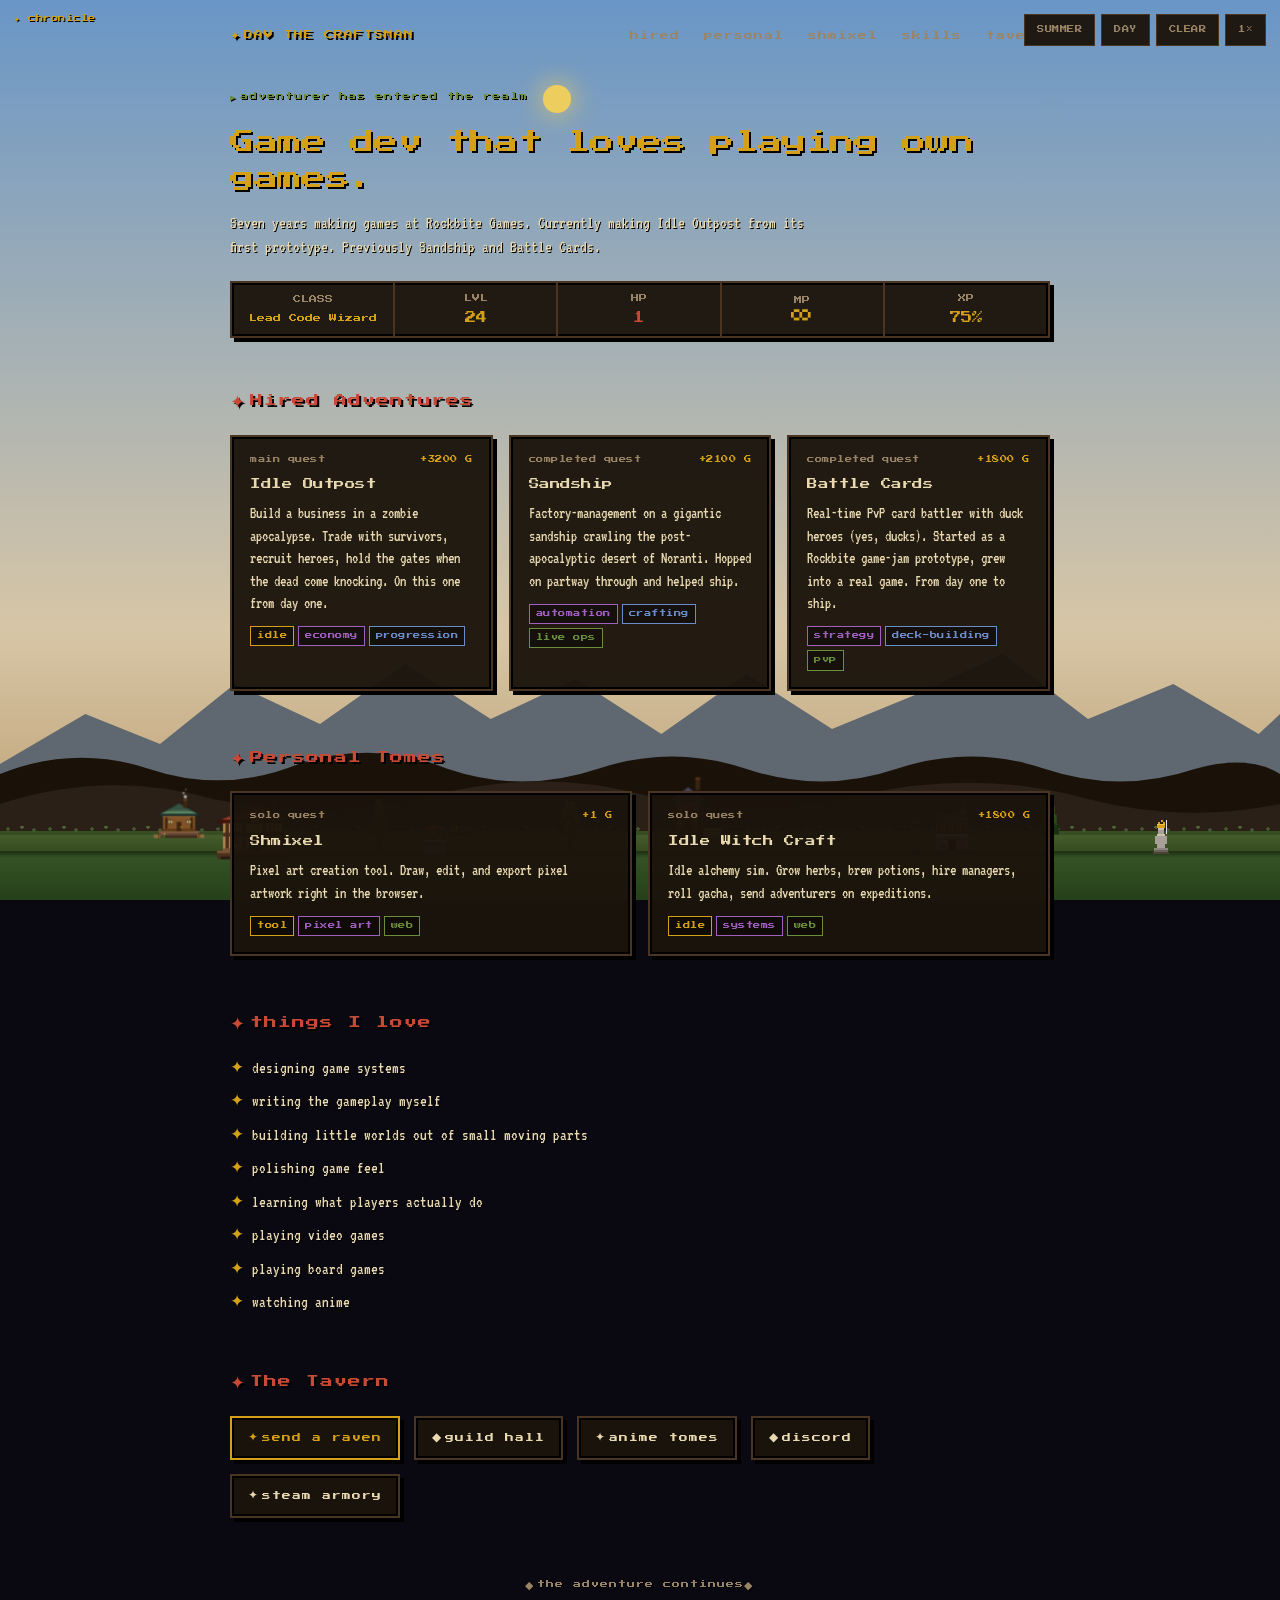
==== commit 9d14c6e9: "Redesign village buildings" ====
--- a/index.html
+++ b/index.html
@@ -406,8 +406,8 @@
       .house[data-kind="signpost"] { width: 18px; height: 30px; bottom: 50px; }
       .house[data-kind="campfire"] { width: 30px; height: 22px; bottom: 50px; }
       .house[data-kind="castle"]   { width: 200px; height: 150px; }
-      .house[data-kind="tavern"]   { width: 56px; height: 50px; }
-      .house[data-kind="guildhall"]{ width: 54px; height: 48px; }
+      .house[data-kind="tavern"]   { width: 72px; height: 58px; }
+      .house[data-kind="guildhall"]{ width: 66px; height: 68px; }
       .house[data-kind="mill"]     { width: 44px; height: 60px; }
       /* Per-tile "road" structure removed in favor of the continuous road strip below */
       .house[data-kind="lamppost"] { width: 14px; height: 34px; bottom: 50px; }
@@ -426,9 +426,11 @@
       .house[data-kind="house"][data-variant="longhouse"] { width: 64px; height: 38px; }
 
       /* DEPTH LANES — buildings stagger above/below the road line so neighbors don't collide.
-         Lane offset/scale ride on CSS vars so they compose with the per-kind translateX(-50%) rules below. */
+         Lane offset/scale ride on CSS vars so they compose with the per-kind translateX(-50%) rules below.
+         lane-road is reserved for decorations + small shops — they hug the road in their own front row. */
       .house                 { --lane-y: 0px; --lane-scale: 1; z-index: 2; transform: translateY(var(--lane-y)) scale(var(--lane-scale)); transition: transform 1.2s ease, filter 1.2s ease; }
       .house.lane-back       { --lane-y: -14px; --lane-scale: 0.92; z-index: 1; filter: brightness(0.93) saturate(0.9); }
+      .house.lane-road       { --lane-y: 4px;   --lane-scale: 1;    z-index: 2; }
       .house.lane-front      { --lane-y: 8px;   --lane-scale: 1.06; z-index: 3; }
       /* Castle is dead-center and already scaled per tier — back-row offset only, no shrink. */
       .house[data-kind="castle"].lane-back { --lane-y: -10px; --lane-scale: 1; filter: none; }
@@ -459,7 +461,7 @@
         position: absolute;
         left: 0; right: 0;
         bottom: 7px;
-        height: 31px;
+        height: 40px;
         z-index: 5;
         pointer-events: none;
       }
@@ -596,6 +598,9 @@
       .house[data-kind="tower"][data-upgrade="2"] { transform: translateX(-50%) translateY(var(--lane-y, 0px)) scale(var(--lane-scale, 1)); width: 70px;  height: 140px; }
       .house[data-kind="tower"][data-upgrade="3"] { transform: translateX(-50%) translateY(var(--lane-y, 0px)) scale(var(--lane-scale, 1)); width: 96px;  height: 192px; }
       .house[data-kind="tower"][data-upgrade="4"] { transform: translateX(-50%) translateY(var(--lane-y, 0px)) scale(var(--lane-scale, 1)); width: 128px; height: 256px; z-index: 6; }
+      /* At L3+, the small bartizans (up-1) are replaced by the bigger flanking turrets (up-3), so hide them to avoid overlap. */
+      .house[data-kind="tower"][data-upgrade="3"] .up-1,
+      .house[data-kind="tower"][data-upgrade="4"] .up-1 { opacity: 0; }
 
       /* House cottage progression — redrawn bigger per tier. translateX(-50%) keeps spawn x centered. */
       .house[data-kind="house"][data-variant="cottage"][data-upgrade="1"],
@@ -626,16 +631,16 @@
       .house[data-kind="house"][data-variant="longhouse"][data-upgrade="4"] { transform: translateX(-50%) translateY(var(--lane-y, 0px)) scale(var(--lane-scale, 1)); width: 144px; height: 72px; }
 
       /* Tavern progression */
-      .house[data-kind="tavern"][data-upgrade="1"] { transform: translateX(-50%) translateY(var(--lane-y, 0px)) scale(var(--lane-scale, 1)); width: 76px;  height: 60px; }
-      .house[data-kind="tavern"][data-upgrade="2"] { transform: translateX(-50%) translateY(var(--lane-y, 0px)) scale(var(--lane-scale, 1)); width: 100px; height: 72px; }
-      .house[data-kind="tavern"][data-upgrade="3"] { transform: translateX(-50%) translateY(var(--lane-y, 0px)) scale(var(--lane-scale, 1)); width: 124px; height: 84px; }
-      .house[data-kind="tavern"][data-upgrade="4"] { transform: translateX(-50%) translateY(var(--lane-y, 0px)) scale(var(--lane-scale, 1)); width: 150px; height: 96px; }
+      .house[data-kind="tavern"][data-upgrade="1"] { transform: translateX(-50%) translateY(var(--lane-y, 0px)) scale(var(--lane-scale, 1)); width: 84px;  height: 64px; }
+      .house[data-kind="tavern"][data-upgrade="2"] { transform: translateX(-50%) translateY(var(--lane-y, 0px)) scale(var(--lane-scale, 1)); width: 108px; height: 76px; }
+      .house[data-kind="tavern"][data-upgrade="3"] { transform: translateX(-50%) translateY(var(--lane-y, 0px)) scale(var(--lane-scale, 1)); width: 132px; height: 90px; }
+      .house[data-kind="tavern"][data-upgrade="4"] { transform: translateX(-50%) translateY(var(--lane-y, 0px)) scale(var(--lane-scale, 1)); width: 158px; height: 104px; }
 
       /* Guildhall progression */
-      .house[data-kind="guildhall"][data-upgrade="1"] { transform: translateX(-50%) translateY(var(--lane-y, 0px)) scale(var(--lane-scale, 1)); width: 74px;  height: 56px; }
-      .house[data-kind="guildhall"][data-upgrade="2"] { transform: translateX(-50%) translateY(var(--lane-y, 0px)) scale(var(--lane-scale, 1)); width: 96px;  height: 66px; }
-      .house[data-kind="guildhall"][data-upgrade="3"] { transform: translateX(-50%) translateY(var(--lane-y, 0px)) scale(var(--lane-scale, 1)); width: 120px; height: 76px; }
-      .house[data-kind="guildhall"][data-upgrade="4"] { transform: translateX(-50%) translateY(var(--lane-y, 0px)) scale(var(--lane-scale, 1)); width: 144px; height: 86px; }
+      .house[data-kind="guildhall"][data-upgrade="1"] { transform: translateX(-50%) translateY(var(--lane-y, 0px)) scale(var(--lane-scale, 1)); width: 78px;  height: 76px; }
+      .house[data-kind="guildhall"][data-upgrade="2"] { transform: translateX(-50%) translateY(var(--lane-y, 0px)) scale(var(--lane-scale, 1)); width: 100px; height: 86px; }
+      .house[data-kind="guildhall"][data-upgrade="3"] { transform: translateX(-50%) translateY(var(--lane-y, 0px)) scale(var(--lane-scale, 1)); width: 124px; height: 96px; }
+      .house[data-kind="guildhall"][data-upgrade="4"] { transform: translateX(-50%) translateY(var(--lane-y, 0px)) scale(var(--lane-scale, 1)); width: 150px; height: 110px; }
 
       /* Mill progression */
       .house[data-kind="mill"][data-upgrade="1"] { transform: translateX(-50%) translateY(var(--lane-y, 0px)) scale(var(--lane-scale, 1)); width: 60px;  height: 70px; }
@@ -790,7 +795,7 @@
         100% { transform: rotate(-90deg) translateY(6px); opacity: 0; }
       }
 
-      /* GRASS */
+      /* GRASS — front shelf (where the road + front-lane buildings sit) */
       .grass {
         position: absolute; left: 0; right: 0; bottom: 0;
         height: 60px; z-index: 5;
@@ -806,6 +811,36 @@
           radial-gradient(circle 2px at 28px 5px, var(--grass-blade) 2px, transparent 3px);
         background-size: 36px 8px;
         background-repeat: repeat-x;
+      }
+
+      /* GRASS — back shelf (raised terrace behind the road, where back-lane buildings sit).
+         Darker + desaturated to read as further away. The ledge shadow underneath is what
+         visually separates the two ground layers. */
+      .grass-back {
+        position: absolute; left: 0; right: 0;
+        bottom: 47px;       /* sits flush with the top edge of the road-strip (road = bottom 7, height 40 → top at 47) */
+        height: 22px;
+        z-index: 5;
+        background: linear-gradient(180deg, #4d6c2c 0%, #36511e 100%);
+        box-shadow:
+          inset 0 4px 0 #3a5520,
+          inset 0 -2px 0 #233814;
+        filter: brightness(calc(var(--world-brightness, 1) * 0.92)) saturate(0.88);
+        pointer-events: none;
+      }
+      .grass-back::before {
+        content: ""; position: absolute; top: -5px; left: 0; right: 0; height: 6px;
+        background-image:
+          radial-gradient(circle 1.5px at 8px 3px,  var(--grass-blade) 1.5px, transparent 2px),
+          radial-gradient(circle 1.5px at 22px 1px, var(--grass-blade-2) 1.5px, transparent 2px),
+          radial-gradient(circle 1.5px at 34px 4px, var(--grass-blade) 1.5px, transparent 2px);
+        background-size: 42px 6px;
+        background-repeat: repeat-x;
+        opacity: 0.85;
+      }
+      .grass-back::after {
+        content: ""; position: absolute; bottom: -5px; left: 0; right: 0; height: 5px;
+        background: linear-gradient(180deg, rgba(0,0,0,0.35) 0%, transparent 100%);
       }
       /* Snow blanket on top of grass, fades in with --snow-opacity */
       .grass::after {
@@ -1327,6 +1362,7 @@
         <div class="road-tier t-cobble"></div>
         <div class="road-tier t-flagstone"></div>
       </div>
+      <div class="grass-back"></div>
       <div class="trees-layer"></div>
       <div class="crops-layer"></div>
       <div class="people-layer"></div>
@@ -4246,17 +4282,27 @@
         /* Footprint widths used for depth-lane collision checks. Mirrors the CSS widths above. */
         const KIND_WIDTHS = {
           house: 48, tower: 32, well: 26, signpost: 18, campfire: 30, castle: 200,
-          tavern: 56, guildhall: 54, mill: 44, lamppost: 14, garden: 26, statue: 18,
+          tavern: 72, guildhall: 66, mill: 44, lamppost: 14, garden: 26, statue: 18,
           marketstall: 32, guardpost: 24, blacksmith: 46,
         };
         const HOUSE_VARIANT_WIDTHS = { "two-story": 44, "a-frame": 48, "longhouse": 64 };
         const MARKETSTALL_UPGRADE_WIDTHS = [32, 52, 80, 120, 120];
+        const TAVERN_UPGRADE_WIDTHS = [72, 84, 108, 132, 158];
+        const GUILDHALL_UPGRADE_WIDTHS = [66, 78, 100, 124, 150];
         function houseFootprintWidth(kind, palette, upgrade) {
           if (kind === "house" && palette?.variant) return HOUSE_VARIANT_WIDTHS[palette.variant] ?? 48;
           if (kind === "marketstall") return MARKETSTALL_UPGRADE_WIDTHS[upgrade ?? 0] ?? 32;
+          if (kind === "tavern") return TAVERN_UPGRADE_WIDTHS[upgrade ?? 0] ?? 72;
+          if (kind === "guildhall") return GUILDHALL_UPGRADE_WIDTHS[upgrade ?? 0] ?? 66;
           return KIND_WIDTHS[kind] ?? 48;
         }
-        /* Pick "back" (above road) or "front" (below road) by collision with existing buildings in the same lane.
+        /* Decorations + small shops live in their own row hugging the road. Big buildings
+           (houses, towers, mill, tavern, guildhall, castle) take back/front as before. */
+        const ROADSIDE_KINDS = new Set([
+          "well", "signpost", "campfire", "lamppost", "garden", "statue",
+          "marketstall", "guardpost", "blacksmith",
+        ]);
+        /* Pick a depth lane by collision with existing buildings in the same lane.
            Castle is always back. */
         function pickLane(x, kind, palette, upgrade) {
           if (kind === "castle") return "back";
@@ -4268,6 +4314,12 @@
             const hw = houseFootprintWidth(h.kind, h.palette, h.upgrade);
             return aR > h.x && aL < h.x + hw;
           });
+          if (ROADSIDE_KINDS.has(kind)) {
+            if (!overlaps("road")) return "road";
+            if (!overlaps("back")) return "back";
+            if (!overlaps("front")) return "front";
+            return "road"; // all crowded — accept the squeeze in their own row
+          }
           if (!overlaps("back")) return "back";
           if (!overlaps("front")) return "front";
           return Math.random() < 0.5 ? "back" : "front"; // both crowded — accept the squeeze
@@ -4299,8 +4351,8 @@
         const HOUSE_PALETTES = [
           { wall: "#a87858", wallL: "#c89878", wallD: "#80583a", beam: "#6a4828",
             roof: "#8a3a25", roofL: "#a8442a", roofD: "#6a2818" },                 // classic timber + red tile
-          { wall: "#a8a098", wallL: "#c8c0b0", wallD: "#80786a", beam: "#6a6258",
-            roof: "#3a3530", roofL: "#5a544e", roofD: "#1a1818" },                 // stone walls + slate roof
+          { wall: "#9e9890", wallL: "#c4beb2", wallD: "#706a62", beam: "#5e5850",
+            roof: "#38333a", roofL: "#5b5360", roofD: "#18161c", masonry: true },  // dressed stone walls + slate roof
           { wall: "#e0d8c0", wallL: "#f0e8d4", wallD: "#a8a088", beam: "#7a5028",
             roof: "#7a4828", roofL: "#9a6838", roofD: "#5a3018" },                 // whitewash + thatch
           { wall: "#7a5028", wallL: "#9a6838", wallD: "#5a3818", beam: "#3a2410",
@@ -5235,6 +5287,32 @@
             case "house": {
               const p = palette || HOUSE_PALETTES[0];
               const variant = (palette && palette.variant) || "cottage";
+              const isStone = Boolean(p.masonry);
+              const stoneCottage = isStone ? `
+                <rect x="4" y="16" width="28" height="1" fill="${p.wallD}" opacity="0.45"/>
+                <rect x="4" y="21" width="28" height="1" fill="${p.wallD}" opacity="0.45"/>
+                <rect x="12" y="14" width="1" height="3" fill="${p.wallL}" opacity="0.55"/>
+                <rect x="22" y="17" width="1" height="4" fill="${p.wallD}" opacity="0.4"/>
+                <rect x="13" y="21" width="1" height="3" fill="${p.wallD}" opacity="0.4"/>
+                <rect x="30" y="14" width="2" height="12" fill="${p.beam}" opacity="0.75"/>` : "";
+              const stoneTwoStory = isStone ? `
+                    <rect x="4" y="20" width="24" height="1" fill="${p.wallD}" opacity="0.5"/>
+                    <rect x="4" y="31" width="24" height="1" fill="${p.wallD}" opacity="0.5"/>
+                    <rect x="11" y="16" width="1" height="4" fill="${p.wallL}" opacity="0.6"/>
+                    <rect x="20" y="20" width="1" height="5" fill="${p.wallD}" opacity="0.4"/>
+                    <rect x="14" y="32" width="1" height="4" fill="${p.wallD}" opacity="0.45"/>
+                    <rect x="26" y="25" width="2" height="13" fill="${p.beam}" opacity="0.75"/>` : "";
+              const stoneAFrame = isStone ? `
+                    <rect x="3" y="31" width="30" height="1" fill="${p.wallD}" opacity="0.5"/>
+                    <rect x="8" y="28" width="1" height="3" fill="${p.wallL}" opacity="0.55"/>
+                    <rect x="27" y="28" width="1" height="4" fill="${p.wallD}" opacity="0.45"/>` : "";
+              const stoneLonghouse = isStone ? `
+                    <rect x="2" y="17" width="52" height="1" fill="${p.wallD}" opacity="0.48"/>
+                    <rect x="2" y="22" width="52" height="1" fill="${p.wallD}" opacity="0.48"/>
+                    <rect x="10" y="14" width="1" height="3" fill="${p.wallL}" opacity="0.55"/>
+                    <rect x="21" y="17" width="1" height="5" fill="${p.wallD}" opacity="0.4"/>
+                    <rect x="34" y="14" width="1" height="3" fill="${p.wallL}" opacity="0.55"/>
+                    <rect x="47" y="22" width="1" height="3" fill="${p.wallD}" opacity="0.4"/>` : "";
 
               if (variant === "two-story") {
                 return `<svg viewBox="0 0 32 44" xmlns="http://www.w3.org/2000/svg" overflow="visible">
@@ -5248,6 +5326,7 @@
                     <rect x="4" y="25" width="24" height="1" fill="${p.beam}"/>
                     <rect x="5" y="16" width="2" height="20" fill="${p.beam}"/>
                     <rect x="25" y="16" width="2" height="20" fill="${p.beam}"/>
+                    ${stoneTwoStory}
                     <rect x="13" y="29" width="6" height="9" fill="#3a2410"/>
                     <rect x="17" y="33" width="1" height="1" fill="#d4a017"/>
                     <rect x="8" y="18" width="4" height="4" fill="#5a4830"/>
@@ -5360,6 +5439,7 @@
                     <!-- timber beams angling along the A-frame -->
                     <rect x="3" y="28" width="2" height="6" fill="${p.beam}"/>
                     <rect x="31" y="28" width="2" height="6" fill="${p.beam}"/>
+                    ${stoneAFrame}
                   </g>
                   <g class="hs-windows-lit">
                     <!-- attic window high up -->
@@ -5458,6 +5538,7 @@
                     <rect x="27" y="14" width="1.5" height="10" fill="${p.beam}"/>
                     <rect x="40" y="14" width="1.5" height="10" fill="${p.beam}"/>
                     <rect x="52.5" y="14" width="1.5" height="10" fill="${p.beam}"/>
+                    ${stoneLonghouse}
                     <!-- main door -->
                     <rect x="24" y="17" width="5" height="9" fill="#3a2410"/>
                     <rect x="28" y="22" width="0.6" height="0.6" fill="#d4a017"/>
@@ -5567,6 +5648,7 @@
                 <rect x="4" y="24" width="28" height="2" fill="${p.wallD}"/>
                 <rect x="6" y="14" width="2" height="10" fill="${p.beam}"/>
                 <rect x="28" y="14" width="2" height="10" fill="${p.beam}"/>
+                ${stoneCottage}
                 <rect x="16" y="18" width="4" height="8" fill="#3a2410"/>
                 <rect x="19" y="22" width="1" height="1" fill="#d4a017"/>
                 <rect x="8" y="16" width="4" height="4" fill="#5a4830"/>
@@ -5668,57 +5750,77 @@
             case "tower": return `<svg viewBox="0 0 32 64" xmlns="http://www.w3.org/2000/svg" overflow="visible">
               <rect x="2" y="58" width="28" height="6" fill="#5a4030"/>
               <rect x="2" y="58" width="28" height="2" fill="#7a5840"/>
-              <!-- L1+ side towers: small flanking pair -->
+              <!-- L1+ small bartizans: corbel-supported turrets attached partway up the main wall (not standing on the ground) -->
               <g class="up-1">
-                <!-- left small tower -->
-                <rect x="-12" y="58" width="10" height="6" fill="#5a4030"/>
-                <rect x="-12" y="58" width="10" height="2" fill="#7a5840"/>
-                <rect x="-10" y="30" width="6" height="28" fill="#a8a098"/>
-                <rect x="-10" y="30" width="6" height="1" fill="#c8c0b0"/>
-                <rect x="-10" y="56" width="6" height="2" fill="#80786a"/>
-                <rect x="-8" y="40" width="2" height="4" fill="#1a1208"/>
-                <rect x="-12" y="28" width="2" height="2" fill="#80786a"/>
-                <rect x="-8" y="28" width="2" height="2" fill="#80786a"/>
-                <rect x="-4" y="28" width="2" height="2" fill="#80786a"/>
-                <!-- right small tower (mirror) -->
-                <rect x="34" y="58" width="10" height="6" fill="#5a4030"/>
-                <rect x="34" y="58" width="10" height="2" fill="#7a5840"/>
-                <rect x="36" y="30" width="6" height="28" fill="#a8a098"/>
-                <rect x="36" y="30" width="6" height="1" fill="#c8c0b0"/>
-                <rect x="36" y="56" width="6" height="2" fill="#80786a"/>
-                <rect x="38" y="40" width="2" height="4" fill="#1a1208"/>
-                <rect x="34" y="28" width="2" height="2" fill="#80786a"/>
-                <rect x="38" y="28" width="2" height="2" fill="#80786a"/>
-                <rect x="42" y="28" width="2" height="2" fill="#80786a"/>
+                <!-- LEFT bartizan, projecting outward from main wall edge at x=6 -->
+                <rect x="0" y="36" width="6" height="1" fill="#80786a"/>
+                <rect x="2" y="37" width="4" height="1" fill="#80786a"/>
+                <rect x="4" y="38" width="2" height="1" fill="#80786a"/>
+                <rect x="0" y="24" width="6" height="12" fill="#a8a098"/>
+                <rect x="0" y="24" width="6" height="1" fill="#c8c0b0"/>
+                <rect x="0" y="35" width="6" height="1" fill="#80786a"/>
+                <rect x="2" y="28" width="2" height="4" fill="#1a1208"/>
+                <rect x="0" y="22" width="2" height="2" fill="#80786a"/>
+                <rect x="4" y="22" width="2" height="2" fill="#80786a"/>
+                <polygon points="-1,22 3,16 7,22" fill="#8a3a25"/>
+                <polygon points="0,22 3,18 6,22" fill="#a8442a"/>
+                <!-- RIGHT bartizan (mirror), projecting from main wall edge at x=26 -->
+                <rect x="26" y="36" width="6" height="1" fill="#80786a"/>
+                <rect x="26" y="37" width="4" height="1" fill="#80786a"/>
+                <rect x="26" y="38" width="2" height="1" fill="#80786a"/>
+                <rect x="26" y="24" width="6" height="12" fill="#a8a098"/>
+                <rect x="26" y="24" width="6" height="1" fill="#c8c0b0"/>
+                <rect x="26" y="35" width="6" height="1" fill="#80786a"/>
+                <rect x="28" y="28" width="2" height="4" fill="#1a1208"/>
+                <rect x="26" y="22" width="2" height="2" fill="#80786a"/>
+                <rect x="30" y="22" width="2" height="2" fill="#80786a"/>
+                <polygon points="25,22 29,16 33,22" fill="#8a3a25"/>
+                <polygon points="26,22 29,18 32,22" fill="#a8442a"/>
+                <g class="hs-windows-lit">
+                  <rect x="2" y="28" width="2" height="4" fill="#d4a017"/>
+                  <rect x="28" y="28" width="2" height="4" fill="#d4a017"/>
+                </g>
               </g>
-              <!-- L3+ side towers: taller pair set further out, with conical caps -->
+              <!-- L3+ tall flanking turrets: bigger corbel-supported turrets attached lower, crowns rising above the main roof -->
               <g class="up-3">
-                <!-- left tall tower -->
-                <rect x="-26" y="58" width="12" height="6" fill="#5a4030"/>
-                <rect x="-26" y="58" width="12" height="2" fill="#7a5840"/>
-                <rect x="-24" y="18" width="8" height="40" fill="#a8a098"/>
-                <rect x="-24" y="18" width="8" height="1" fill="#c8c0b0"/>
-                <rect x="-24" y="56" width="8" height="2" fill="#80786a"/>
-                <rect x="-21" y="30" width="2" height="4" fill="#1a1208"/>
-                <rect x="-21" y="44" width="2" height="4" fill="#1a1208"/>
-                <rect x="-26" y="14" width="12" height="4" fill="#80786a"/>
-                <polygon points="-26,14 -20,4 -14,14" fill="#8a3a25"/>
-                <polygon points="-24,13 -20,6 -16,13" fill="#a8442a"/>
-                <rect x="-21" y="0" width="1" height="6" fill="#5a3818"/>
-                <rect x="-20" y="2" width="3" height="2" fill="#c84a35"/>
-                <!-- right tall tower (mirror) -->
-                <rect x="46" y="58" width="12" height="6" fill="#5a4030"/>
-                <rect x="46" y="58" width="12" height="2" fill="#7a5840"/>
-                <rect x="48" y="18" width="8" height="40" fill="#a8a098"/>
-                <rect x="48" y="18" width="8" height="1" fill="#c8c0b0"/>
-                <rect x="48" y="56" width="8" height="2" fill="#80786a"/>
-                <rect x="51" y="30" width="2" height="4" fill="#1a1208"/>
-                <rect x="51" y="44" width="2" height="4" fill="#1a1208"/>
-                <rect x="46" y="14" width="12" height="4" fill="#80786a"/>
-                <polygon points="46,14 52,4 58,14" fill="#8a3a25"/>
-                <polygon points="48,13 52,6 56,13" fill="#a8442a"/>
-                <rect x="51" y="0" width="1" height="6" fill="#5a3818"/>
-                <rect x="52" y="2" width="3" height="2" fill="#c84a35"/>
+                <!-- LEFT tall turret -->
+                <rect x="-3" y="52" width="9" height="1" fill="#80786a"/>
+                <rect x="-1" y="53" width="7" height="1" fill="#80786a"/>
+                <rect x="1" y="54" width="5" height="1" fill="#80786a"/>
+                <rect x="3" y="55" width="3" height="1" fill="#80786a"/>
+                <rect x="-3" y="18" width="9" height="34" fill="#a8a098"/>
+                <rect x="-3" y="18" width="9" height="1" fill="#c8c0b0"/>
+                <rect x="-3" y="51" width="9" height="1" fill="#80786a"/>
+                <rect x="-3" y="34" width="9" height="1" fill="#80786a"/>
+                <rect x="0" y="26" width="2" height="4" fill="#1a1208"/>
+                <rect x="0" y="40" width="2" height="4" fill="#1a1208"/>
+                <rect x="-3" y="14" width="9" height="4" fill="#80786a"/>
+                <polygon points="-4,14 1,2 6,14" fill="#8a3a25"/>
+                <polygon points="-2,13 1,5 4,13" fill="#a8442a"/>
+                <rect x="1" y="-4" width="1" height="6" fill="#5a3818"/>
+                <rect x="2" y="-2" width="3" height="2" fill="#c84a35"/>
+                <!-- RIGHT tall turret (mirror) -->
+                <rect x="26" y="52" width="9" height="1" fill="#80786a"/>
+                <rect x="26" y="53" width="7" height="1" fill="#80786a"/>
+                <rect x="26" y="54" width="5" height="1" fill="#80786a"/>
+                <rect x="26" y="55" width="3" height="1" fill="#80786a"/>
+                <rect x="26" y="18" width="9" height="34" fill="#a8a098"/>
+                <rect x="26" y="18" width="9" height="1" fill="#c8c0b0"/>
+                <rect x="26" y="51" width="9" height="1" fill="#80786a"/>
+                <rect x="26" y="34" width="9" height="1" fill="#80786a"/>
+                <rect x="30" y="26" width="2" height="4" fill="#1a1208"/>
+                <rect x="30" y="40" width="2" height="4" fill="#1a1208"/>
+                <rect x="26" y="14" width="9" height="4" fill="#80786a"/>
+                <polygon points="26,14 31,2 36,14" fill="#8a3a25"/>
+                <polygon points="28,13 31,5 34,13" fill="#a8442a"/>
+                <rect x="30" y="-4" width="1" height="6" fill="#5a3818"/>
+                <rect x="31" y="-2" width="3" height="2" fill="#c84a35"/>
+                <g class="hs-windows-lit">
+                  <rect x="0" y="26" width="2" height="4" fill="#d4a017"/>
+                  <rect x="0" y="40" width="2" height="4" fill="#d4a017"/>
+                  <rect x="30" y="26" width="2" height="4" fill="#d4a017"/>
+                  <rect x="30" y="40" width="2" height="4" fill="#d4a017"/>
+                </g>
               </g>
               <g class="hs-walls" opacity="0">
                 <rect x="6" y="16" width="20" height="42" fill="#a8a098"/>
@@ -5784,81 +5886,195 @@
               </g>
             </svg>`;
 
-            case "tavern": return `<svg viewBox="0 0 44 38" xmlns="http://www.w3.org/2000/svg" overflow="visible">
-              <rect x="0" y="32" width="44" height="6" fill="#5a4030"/>
-              <rect x="0" y="32" width="44" height="2" fill="#7a5840"/>
+            case "tavern": return `<svg viewBox="0 0 64 50" xmlns="http://www.w3.org/2000/svg" overflow="visible">
+              <rect x="1" y="43" width="62" height="7" fill="#4a2f1e"/>
+              <rect x="1" y="43" width="62" height="2" fill="#7a5636"/>
+              <rect x="4" y="48" width="56" height="2" fill="#24170f"/>
               <g class="hs-walls" opacity="0">
-                <rect x="2" y="12" width="40" height="22" fill="#a8855a"/>
-                <rect x="2" y="12" width="40" height="2" fill="#c89878"/>
-                <rect x="2" y="32" width="40" height="2" fill="#80583a"/>
-                <rect x="2" y="14" width="2" height="18" fill="#5a3818"/>
-                <rect x="22" y="14" width="2" height="18" fill="#5a3818"/>
-                <rect x="40" y="14" width="2" height="18" fill="#5a3818"/>
-                <rect x="2" y="22" width="40" height="2" fill="#5a3818"/>
-                <rect x="18" y="22" width="8" height="10" fill="#3a2410"/>
-                <rect x="22" y="26" width="1" height="1" fill="#d4a017"/>
-                <rect x="6" y="16" width="6" height="4" fill="#5a4830"/>
-                <rect x="7" y="17" width="2" height="2" fill="#f0d890"/>
-                <rect x="10" y="17" width="1" height="2" fill="#f0d890"/>
-                <rect x="32" y="16" width="6" height="4" fill="#5a4830"/>
-                <rect x="33" y="17" width="2" height="2" fill="#f0d890"/>
-                <rect x="36" y="17" width="1" height="2" fill="#f0d890"/>
-                <!-- hanging sign with mug -->
-                <rect x="14" y="11" width="1" height="3" fill="#5a3818"/>
-                <rect x="10" y="14" width="9" height="4" fill="#6a4828"/>
-                <rect x="10" y="14" width="9" height="1" fill="#8a6840"/>
-                <rect x="13" y="15" width="3" height="2" fill="#f0c440"/>
+                <rect x="6" y="18" width="52" height="25" fill="#b48654"/>
+                <rect x="6" y="18" width="52" height="2" fill="#d0a06a"/>
+                <rect x="6" y="41" width="52" height="2" fill="#765033"/>
+                <rect x="8" y="20" width="3" height="21" fill="#4b2d1d"/>
+                <rect x="22" y="20" width="3" height="21" fill="#4b2d1d"/>
+                <rect x="39" y="20" width="3" height="21" fill="#4b2d1d"/>
+                <rect x="55" y="20" width="3" height="21" fill="#4b2d1d"/>
+                <rect x="6" y="28" width="52" height="3" fill="#4b2d1d"/>
+                <rect x="28" y="31" width="10" height="12" fill="#2a180f"/>
+                <rect x="36" y="36" width="1" height="1" fill="#f0c440"/>
+                <rect x="13" y="22" width="7" height="6" fill="#423025"/>
+                <rect x="14" y="23" width="2" height="4" fill="#ffd77a"/>
+                <rect x="17" y="23" width="2" height="4" fill="#ffd77a"/>
+                <rect x="45" y="22" width="7" height="6" fill="#423025"/>
+                <rect x="46" y="23" width="2" height="4" fill="#ffd77a"/>
+                <rect x="49" y="23" width="2" height="4" fill="#ffd77a"/>
+                <rect x="13" y="32" width="8" height="5" fill="#423025"/>
+                <rect x="14" y="33" width="2" height="3" fill="#f0c440"/>
+                <rect x="18" y="33" width="2" height="3" fill="#f0c440"/>
+                <rect x="43" y="32" width="8" height="5" fill="#423025"/>
+                <rect x="44" y="33" width="2" height="3" fill="#f0c440"/>
+                <rect x="48" y="33" width="2" height="3" fill="#f0c440"/>
               </g>
               <g class="hs-roof" opacity="0">
-                <polygon points="0,12 22,2 44,12" fill="#6a2818"/>
-                <polygon points="2,11 22,4 42,11" fill="#8a3a25"/>
-                <rect x="0" y="11" width="44" height="2" fill="#4a1808"/>
-                <rect x="32" y="-2" width="3" height="8" fill="#3a2410"/>
-                <rect x="32" y="-2" width="3" height="2" fill="#5a3820"/>
+                <polygon points="2,18 32,4 62,18" fill="#672719"/>
+                <polygon points="5,17 32,7 59,17" fill="#9c432c"/>
+                <rect x="2" y="17" width="60" height="3" fill="#3c140c"/>
+                <polygon points="10,15 32,7 54,15" fill="#6f281b" opacity="0.45"/>
+                <polygon points="15,13 32,7 49,13" fill="#6f281b" opacity="0.45"/>
+                <rect x="46" y="1" width="5" height="9" fill="#2a180f"/>
+                <rect x="46" y="1" width="5" height="2" fill="#5a3820"/>
+                <rect x="46" y="5" width="5" height="1" fill="#5a3820" opacity="0.75"/>
+                <rect x="29" y="13" width="7" height="8" fill="#5a351f"/>
+                <rect x="30" y="14" width="5" height="5" fill="#f0c440"/>
+                <rect x="32" y="14" width="1" height="5" fill="#5a351f"/>
               </g>
               <g class="hs-windows-lit">
-                <rect x="6" y="16" width="6" height="4" fill="#f0c440"/>
-                <rect x="6" y="16" width="6" height="1" fill="#ffe080"/>
-                <rect x="32" y="16" width="6" height="4" fill="#f0c440"/>
-                <rect x="32" y="16" width="6" height="1" fill="#ffe080"/>
-                <rect x="18" y="22" width="8" height="10" fill="#3a2410"/>
-                <rect x="20" y="26" width="4" height="4" fill="#f0c440"/>
+                <rect x="13" y="22" width="7" height="6" fill="#f0c440"/>
+                <rect x="13" y="22" width="7" height="1" fill="#ffe080"/>
+                <rect x="45" y="22" width="7" height="6" fill="#f0c440"/>
+                <rect x="45" y="22" width="7" height="1" fill="#ffe080"/>
+                <rect x="13" y="32" width="8" height="5" fill="#f0c440"/>
+                <rect x="43" y="32" width="8" height="5" fill="#f0c440"/>
+                <rect x="30" y="14" width="5" height="5" fill="#f0c440"/>
+                <rect x="28" y="31" width="10" height="12" fill="#2a180f"/>
+                <rect x="31" y="35" width="4" height="5" fill="#f0c440"/>
+              </g>
+              <g class="up-1">
+                <g class="chimney-smoke">
+                  <circle cx="48.5" cy="-1" r="1.8" fill="#d8d4c8" opacity="0.8"/>
+                  <circle cx="46.5" cy="-5" r="1.3" fill="#c8c4b8" opacity="0.68"/>
+                  <circle cx="50" cy="-8" r="1.0" fill="#b8b4a8" opacity="0.52"/>
+                </g>
+                <rect x="4" y="40" width="8" height="4" fill="#6a3f20"/>
+                <rect x="5" y="39" width="6" height="1" fill="#9a6838"/>
+                <rect x="52" y="40" width="8" height="4" fill="#6a3f20"/>
+                <rect x="53" y="39" width="6" height="1" fill="#9a6838"/>
+                <rect x="24" y="37" width="4" height="6" fill="#5a351f"/>
+                <rect x="24" y="37" width="4" height="1" fill="#8a5a34"/>
+              </g>
+              <g class="up-2">
+                <rect x="-8" y="28" width="16" height="15" fill="#956a42"/>
+                <rect x="-8" y="28" width="16" height="2" fill="#c2905e"/>
+                <polygon points="-10,28 0,19 10,28" fill="#7b2f20"/>
+                <rect x="-10" y="27" width="20" height="2" fill="#3c140c"/>
+                <rect x="-3" y="32" width="5" height="5" fill="#423025"/>
+                <rect x="-2" y="33" width="3" height="3" fill="#f0c440"/>
+                <rect x="56" y="29" width="14" height="14" fill="#956a42"/>
+                <polygon points="54,29 63,21 72,29" fill="#7b2f20"/>
+                <rect x="58" y="33" width="5" height="5" fill="#423025"/>
+                <rect x="59" y="34" width="3" height="3" fill="#f0c440"/>
+              </g>
+              <g class="up-3">
+                <rect x="18" y="7" width="28" height="10" fill="#7b2f20"/>
+                <polygon points="16,7 32,-1 48,7" fill="#672719"/>
+                <polygon points="19,7 32,2 45,7" fill="#a44a32"/>
+                <rect x="22" y="9" width="7" height="6" fill="#423025"/>
+                <rect x="23" y="10" width="2" height="4" fill="#f0c440"/>
+                <rect x="26" y="10" width="2" height="4" fill="#f0c440"/>
+                <rect x="35" y="9" width="7" height="6" fill="#423025"/>
+                <rect x="36" y="10" width="2" height="4" fill="#f0c440"/>
+                <rect x="39" y="10" width="2" height="4" fill="#f0c440"/>
+                <rect x="11" y="38" width="42" height="2" fill="#6a4828"/>
+                <rect x="14" y="40" width="2" height="4" fill="#6a4828"/>
+                <rect x="27" y="40" width="2" height="4" fill="#6a4828"/>
+                <rect x="41" y="40" width="2" height="4" fill="#6a4828"/>
+              </g>
+              <g class="up-4">
+                <rect x="2" y="17" width="60" height="1" fill="#d4a017"/>
+                <rect x="24" y="18" width="1" height="7" fill="#4b2d1d"/>
+                <rect x="15" y="24" width="18" height="8" fill="#6a4828"/>
+                <rect x="15" y="24" width="18" height="2" fill="#9a6838"/>
+                <rect x="19" y="26" width="4" height="4" fill="#f0c440"/>
+                <rect x="23" y="27" width="4" height="1" fill="#f0c440"/>
+                <rect x="12" y="30" width="24" height="2" fill="#4b2d1d"/>
+                <rect x="29" y="-4" width="1" height="5" fill="#4b2d1d"/>
+                <rect x="30" y="-3" width="6" height="3" fill="#c84a35"/>
+                <rect x="30" y="-3" width="6" height="1" fill="#e06a45"/>
               </g>
             </svg>`;
 
-            case "guildhall": return `<svg viewBox="0 0 42 36" xmlns="http://www.w3.org/2000/svg" overflow="visible">
-              <rect x="0" y="30" width="42" height="6" fill="#4a4438"/>
-              <rect x="0" y="30" width="42" height="2" fill="#6a6258"/>
+            case "guildhall": return `<svg viewBox="0 0 62 64" xmlns="http://www.w3.org/2000/svg" overflow="visible">
+              <rect x="2" y="56" width="58" height="8" fill="#3f3a34"/>
+              <rect x="2" y="56" width="58" height="2" fill="#777068"/>
+              <rect x="6" y="62" width="50" height="2" fill="#201d1a"/>
               <g class="hs-walls" opacity="0">
-                <rect x="2" y="10" width="38" height="20" fill="#8a8580"/>
-                <rect x="2" y="10" width="38" height="2" fill="#a8a098"/>
-                <rect x="6" y="14" width="3" height="2" fill="#6a6258"/>
-                <rect x="12" y="14" width="3" height="2" fill="#6a6258"/>
-                <rect x="18" y="14" width="3" height="2" fill="#6a6258"/>
-                <rect x="24" y="14" width="3" height="2" fill="#6a6258"/>
-                <rect x="30" y="14" width="3" height="2" fill="#6a6258"/>
-                <rect x="9" y="20" width="3" height="2" fill="#6a6258"/>
-                <rect x="15" y="20" width="3" height="2" fill="#6a6258"/>
-                <rect x="21" y="20" width="3" height="2" fill="#6a6258"/>
-                <rect x="27" y="20" width="3" height="2" fill="#6a6258"/>
-                <rect x="17" y="18" width="8" height="12" fill="#3a2410"/>
-                <rect x="18" y="18" width="6" height="3" fill="#2a1a08"/>
-                <rect x="21" y="22" width="1" height="1" fill="#d4a017"/>
-                <rect x="6" y="14" width="3" height="4" fill="#5a4830"/>
-                <rect x="33" y="14" width="3" height="4" fill="#5a4830"/>
+                <rect x="13" y="25" width="36" height="31" fill="#918b82"/>
+                <rect x="13" y="25" width="36" height="2" fill="#c4beb2"/>
+                <rect x="13" y="54" width="36" height="2" fill="#665f57"/>
+                <rect x="13" y="34" width="36" height="1" fill="#6f685f" opacity="0.6"/>
+                <rect x="13" y="44" width="36" height="1" fill="#6f685f" opacity="0.6"/>
+                <rect x="22" y="27" width="1" height="7" fill="#c4beb2" opacity="0.55"/>
+                <rect x="36" y="35" width="1" height="9" fill="#6f685f" opacity="0.45"/>
+                <rect x="20" y="46" width="1" height="8" fill="#6f685f" opacity="0.45"/>
+                <rect x="27" y="45" width="8" height="11" fill="#2a211b"/>
+                <rect x="28" y="45" width="6" height="3" fill="#18120e"/>
+                <rect x="33" y="50" width="1" height="1" fill="#d4a017"/>
+                <rect x="18" y="34" width="5" height="8" fill="#2a211b"/>
+                <rect x="39" y="34" width="5" height="8" fill="#2a211b"/>
+                <rect x="29" y="29" width="4" height="10" fill="#2a211b"/>
+                <rect x="30" y="30" width="2" height="8" fill="#71b8d6"/>
               </g>
               <g class="hs-roof" opacity="0">
-                <rect x="0" y="8" width="42" height="2" fill="#4a4438"/>
-                <polygon points="0,10 21,0 42,10" fill="#3a3530"/>
-                <polygon points="2,9 21,2 40,9" fill="#5a544e"/>
-                <rect x="20" y="-10" width="1" height="12" fill="#3a2410"/>
-                <rect x="21" y="-9" width="8" height="8" fill="#3a5a8a"/>
-                <rect x="21" y="-9" width="8" height="1" fill="#5a7aa8"/>
-                <rect x="24" y="-6" width="3" height="2" fill="#d4a017"/>
+                <polygon points="8,25 31,10 54,25" fill="#302c32"/>
+                <polygon points="12,24 31,13 50,24" fill="#5b5360"/>
+                <rect x="8" y="24" width="46" height="3" fill="#19171d"/>
+                <rect x="27" y="8" width="8" height="8" fill="#817b74"/>
+                <rect x="27" y="8" width="8" height="2" fill="#b8b2aa"/>
+                <polygon points="25,8 31,0 37,8" fill="#302c32"/>
+                <rect x="30" y="-6" width="2" height="6" fill="#d4a017"/>
+                <rect x="27" y="-4" width="8" height="2" fill="#d4a017"/>
+                <rect x="17" y="21" width="4" height="35" fill="#706a62" opacity="0.9"/>
+                <rect x="41" y="21" width="4" height="35" fill="#706a62" opacity="0.9"/>
+                <rect x="17" y="21" width="4" height="2" fill="#a8a098"/>
+                <rect x="41" y="21" width="4" height="2" fill="#a8a098"/>
               </g>
               <g class="hs-windows-lit">
-                <rect x="6" y="14" width="3" height="4" fill="#f0c440"/>
-                <rect x="33" y="14" width="3" height="4" fill="#f0c440"/>
+                <rect x="18" y="34" width="5" height="8" fill="#f0c440"/>
+                <rect x="39" y="34" width="5" height="8" fill="#f0c440"/>
+                <rect x="29" y="29" width="4" height="10" fill="#7bd0f0"/>
+                <rect x="30" y="30" width="2" height="8" fill="#f0c440" opacity="0.75"/>
+              </g>
+              <g class="up-1">
+                <rect x="7" y="39" width="10" height="17" fill="#817b74"/>
+                <rect x="7" y="39" width="10" height="2" fill="#b8b2aa"/>
+                <polygon points="5,39 12,31 19,39" fill="#302c32"/>
+                <rect x="10" y="45" width="4" height="7" fill="#2a211b"/>
+                <rect x="11" y="46" width="2" height="5" fill="#f0c440"/>
+                <rect x="45" y="39" width="10" height="17" fill="#817b74"/>
+                <rect x="45" y="39" width="10" height="2" fill="#b8b2aa"/>
+                <polygon points="43,39 50,31 57,39" fill="#302c32"/>
+                <rect x="48" y="45" width="4" height="7" fill="#2a211b"/>
+                <rect x="49" y="46" width="2" height="5" fill="#f0c440"/>
+              </g>
+              <g class="up-2">
+                <rect x="25" y="14" width="12" height="18" fill="#817b74"/>
+                <rect x="25" y="14" width="12" height="2" fill="#b8b2aa"/>
+                <rect x="25" y="30" width="12" height="2" fill="#665f57"/>
+                <polygon points="23,14 31,3 39,14" fill="#302c32"/>
+                <rect x="29" y="18" width="4" height="7" fill="#2a211b"/>
+                <rect x="30" y="19" width="2" height="5" fill="#f0c440"/>
+                <rect x="30" y="10" width="2" height="5" fill="#d4a017"/>
+                <rect x="27" y="12" width="8" height="2" fill="#d4a017"/>
+              </g>
+              <g class="up-3">
+                <rect x="-3" y="47" width="12" height="9" fill="#817b74"/>
+                <polygon points="-5,47 3,40 11,47" fill="#302c32"/>
+                <rect x="53" y="47" width="12" height="9" fill="#817b74"/>
+                <polygon points="51,47 59,40 67,47" fill="#302c32"/>
+                <rect x="23" y="40" width="16" height="11" fill="#2a211b"/>
+                <rect x="24" y="41" width="14" height="2" fill="#5c4938"/>
+                <rect x="25" y="44" width="3" height="5" fill="#71b8d6"/>
+                <rect x="30" y="43" width="3" height="6" fill="#f0c440"/>
+                <rect x="35" y="44" width="3" height="5" fill="#c878d8"/>
+              </g>
+              <g class="up-4">
+                <rect x="8" y="24" width="46" height="1" fill="#d4a017"/>
+                <rect x="27" y="55" width="8" height="1" fill="#d4a017"/>
+                <rect x="24" y="56" width="14" height="2" fill="#6f685f"/>
+                <rect x="24" y="58" width="14" height="2" fill="#3f3a34"/>
+                <rect x="6" y="56" width="2" height="6" fill="#d4a017"/>
+                <rect x="54" y="56" width="2" height="6" fill="#d4a017"/>
+                <rect x="31" y="-10" width="1" height="4" fill="#d4a017"/>
+                <rect x="28" y="-9" width="7" height="1" fill="#d4a017"/>
               </g>
             </svg>`;
 
@@ -7415,13 +7631,17 @@
         }
         setTimeout(() => {
           if (reduced) return;
+          // Seeds — neighbors share x-extent on purpose so the depth lanes show up immediately.
           const seeds = [
-            { kind: "house",    pos: 0.15, up: 1 },
-            { kind: "tavern",   pos: 0.30, up: 0 },
-            { kind: "well",     pos: 0.45, up: 0 },
-            { kind: "house",    pos: 0.58, up: 0 },
-            { kind: "garden",   pos: 0.70, up: 0 },
-            { kind: "signpost", pos: 0.82, up: 0 },
+            { kind: "house",    pos: 0.14, up: 1 },
+            { kind: "tavern",   pos: 0.17, up: 0 },  // hugs house — forces lane split
+            { kind: "well",     pos: 0.33, up: 0 },
+            { kind: "garden",   pos: 0.35, up: 0 },  // hugs well
+            { kind: "house",    pos: 0.52, up: 0 },
+            { kind: "signpost", pos: 0.55, up: 0 },  // hugs house
+            { kind: "lamppost", pos: 0.71, up: 0 },
+            { kind: "blacksmith",pos: 0.73, up: 0 }, // hugs lamppost
+            { kind: "statue",   pos: 0.90, up: 0 },
           ];
           seeds.forEach((s, i) => setTimeout(() => seedStructure(s.kind, s.pos * W(), s.up), 200 + i * 40));
         }, 600);
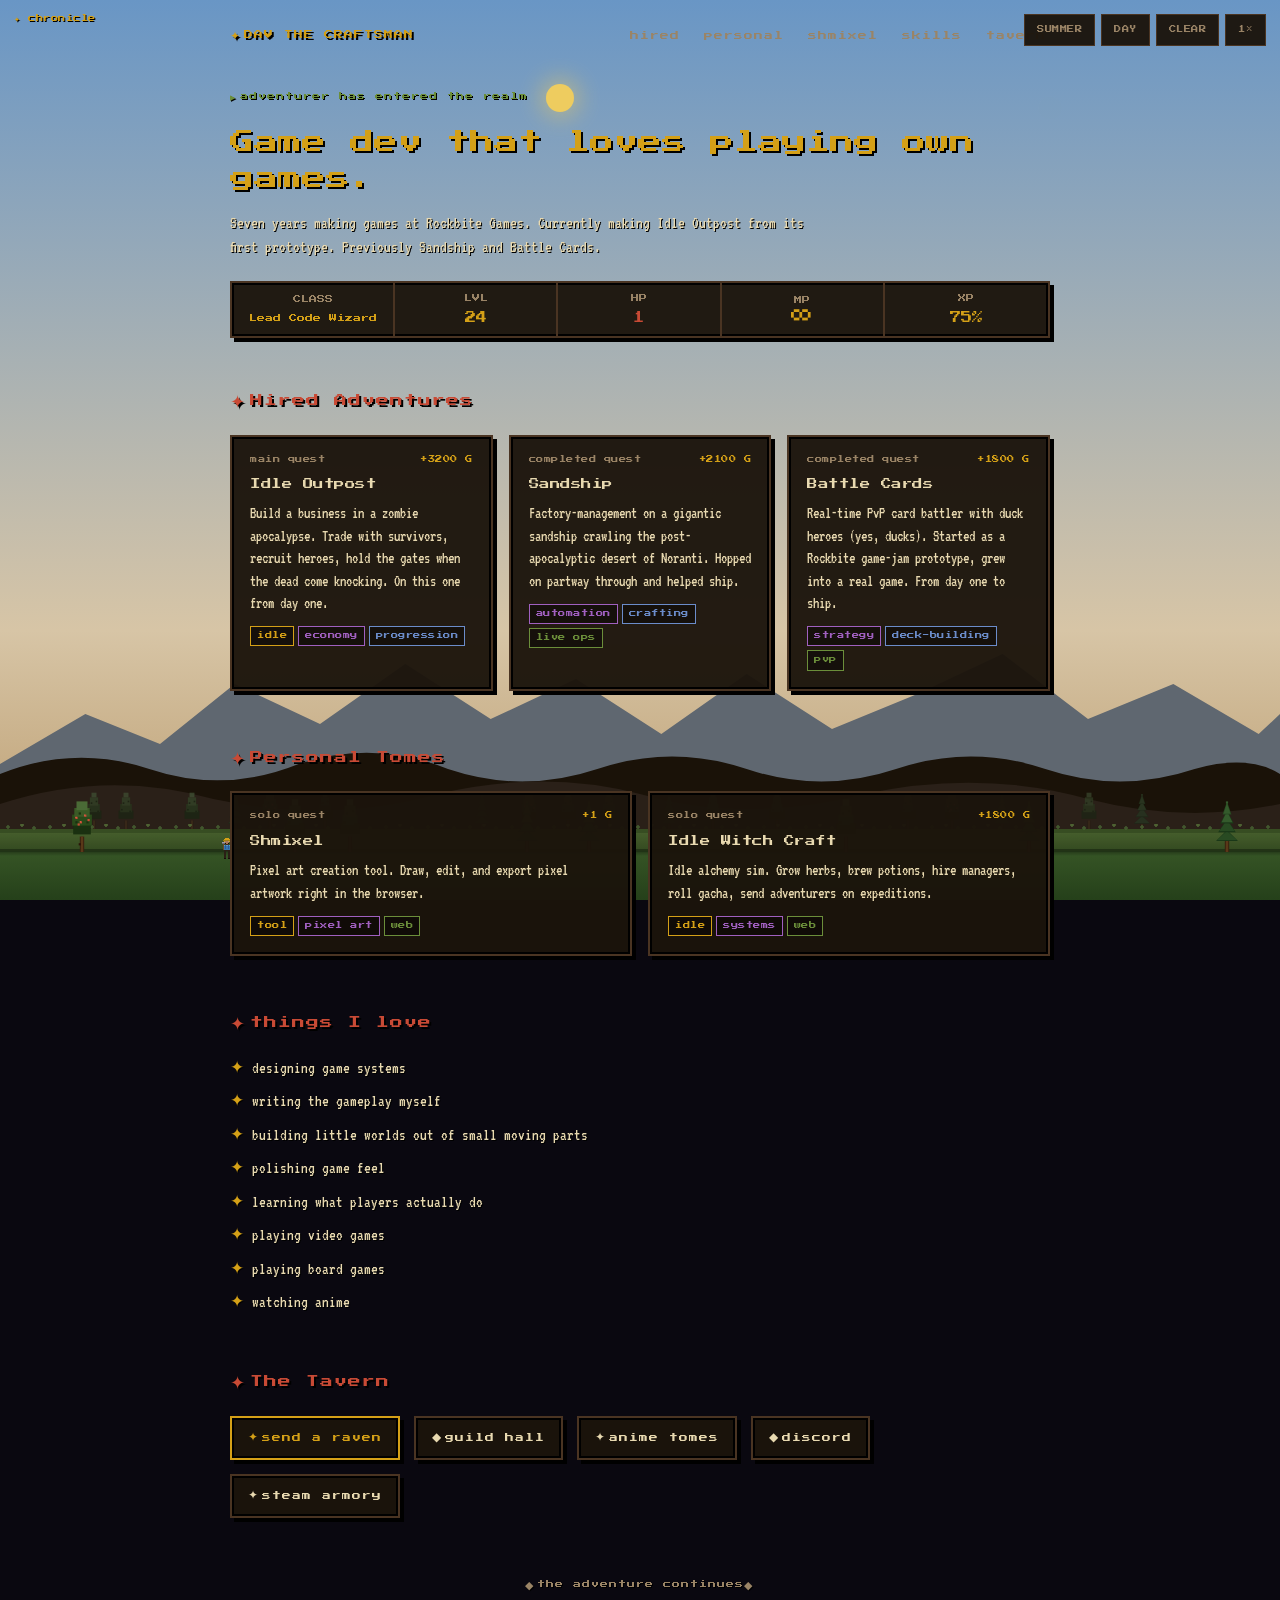
==== commit 0f1b2524: "Redesign village assets" ====
--- a/index.html
+++ b/index.html
@@ -27,6 +27,12 @@
         --grass-dark: #25401a;
         --grass-blade: #4a6a30;
         --grass-blade-2: #5a7a36;
+        --grass-rim: #4a6a30;
+        --grass-rim-dark: #2f4a20;
+        --grass-back: #4d6c2c;
+        --grass-back-dark: #36511e;
+        --grass-back-rim: #3a5520;
+        --grass-back-shadow: #233814;
         --leaf-light: #4a6a36;
         --leaf-mid: #3a5a26;
         --leaf-dark: #2a4a1a;
@@ -43,6 +49,10 @@
         --hill-far-fill: #1a1208;
         --hill-near-fill: #2a2018;
         --mountain-fill: #5a6878;
+        --snow-top: #f7fbff;
+        --snow-mid: #dce8f3;
+        --snow-low: #b9cadb;
+        --snow-shadow: rgba(65, 82, 102, 0.38);
         --snow-opacity: 0;
         --bare-show: 0;
       }
@@ -53,6 +63,12 @@
         --grass-dark: #356018;
         --grass-blade: #5e8c3a;
         --grass-blade-2: #74a448;
+        --grass-rim: #5f8a36;
+        --grass-rim-dark: #3c641f;
+        --grass-back: #5b7d36;
+        --grass-back-dark: #3f6124;
+        --grass-back-rim: #486d28;
+        --grass-back-shadow: #263d16;
         --leaf-canopy-1: #6aa040;
         --leaf-canopy-2: #4a8030;
         --leaf-canopy-3: #2e6420;
@@ -77,6 +93,12 @@
         --grass-dark: #5a4818;
         --grass-blade: #8a7030;
         --grass-blade-2: #a87836;
+        --grass-rim: #9a7a34;
+        --grass-rim-dark: #6a531e;
+        --grass-back: #80682e;
+        --grass-back-dark: #604b1e;
+        --grass-back-rim: #6f5624;
+        --grass-back-shadow: #3b2c12;
         --leaf-canopy-1: #e08838;
         --leaf-canopy-2: #c86028;
         --leaf-canopy-3: #8a3818;
@@ -95,6 +117,12 @@
         --grass-dark: #8a92a0;
         --grass-blade: #d8dee6;
         --grass-blade-2: #e4e8ee;
+        --grass-rim: #eef4fb;
+        --grass-rim-dark: #b7c4d2;
+        --grass-back: #d5dde6;
+        --grass-back-dark: #aeb8c5;
+        --grass-back-rim: #eff6ff;
+        --grass-back-shadow: #7d8b9c;
         --leaf-canopy-1: #3a5a26;
         --leaf-canopy-2: #2a4a1a;
         --leaf-canopy-3: #1a3010;
@@ -106,6 +134,10 @@
         --hill-far-fill: #3a4248;
         --hill-near-fill: #586068;
         --mountain-fill: #8a98a8;
+        --snow-top: #f8fcff;
+        --snow-mid: #dce8f4;
+        --snow-low: #b8c9da;
+        --snow-shadow: rgba(64, 84, 108, 0.46);
         --snow-opacity: 1;
         --bare-show: 1;
         --fruit-show: 0;
@@ -113,10 +145,10 @@
       /* Smooth fade when season changes */
       .grass, .grass::before, .grass::after,
       .hills path, .mountains svg path,
-      .hills-snow, .mountains-snow,
+      .hills-snow-fill, .mountains-snow-fill, .hills-snow-far, .hills-snow-near, .mountains-snow,
       .tree .canopy, .tree .bark, .tree .bare-branches, .tree .snow-cap, .tree .fruits,
-      .house::after {
-        transition: fill 3s ease, stroke 3s ease, background 3s ease, opacity 3s ease, color 3s ease;
+      .grass-back {
+        transition: fill 3s ease, stroke 3s ease, background 3s ease, opacity 3s ease, color 3s ease, box-shadow 3s ease;
       }
 
       * { box-sizing: border-box; image-rendering: pixelated; }
@@ -338,7 +370,7 @@
 
       .mountain-house {
         position: absolute;
-        width: 10px; height: 10px;
+        width: 16px; height: 14px;
         opacity: 0;
         animation: mh-fade-in 4s ease forwards;
         pointer-events: none;
@@ -366,17 +398,34 @@
       .hills .h-far-fill  { fill: var(--hill-far-fill); }
       .hills .h-near-fill { fill: var(--hill-near-fill); }
       .mountains .m-fill  { fill: var(--mountain-fill); }
-      /* Snow ridge strokes — visible only in winter via --snow-opacity */
+      /* Snow blankets: filled caps plus a small bright ridge, instead of flat white strokes. */
+      .hills-snow-fill, .mountains-snow-fill {
+        fill: var(--snow-mid);
+        opacity: calc(var(--snow-opacity) * 0.92);
+        filter: drop-shadow(0 3px 0 var(--snow-shadow));
+      }
+      .hills-snow-fill-far { opacity: calc(var(--snow-opacity) * 0.72); }
+      .mountains-snow-fill {
+        fill: var(--snow-top);
+        opacity: calc(var(--snow-opacity) * 0.82);
+        filter: drop-shadow(0 4px 0 rgba(56, 72, 94, 0.42));
+      }
       .hills-snow-far, .hills-snow-near, .mountains-snow {
-        fill: none; stroke: #f0f6ff; stroke-linecap: round; stroke-linejoin: round;
-        opacity: var(--snow-opacity);
-      }
-      .hills-snow-far  { stroke-width: 5; }
-      .hills-snow-near { stroke-width: 6; }
-      .mountains-snow  { stroke-width: 7; }
+        fill: none;
+        stroke: var(--snow-top);
+        stroke-linecap: round;
+        stroke-linejoin: round;
+        vector-effect: non-scaling-stroke;
+        opacity: calc(var(--snow-opacity) * 0.86);
+        filter: drop-shadow(0 2px 0 var(--snow-shadow));
+      }
+      .hills-snow-far  { stroke-width: 3; opacity: calc(var(--snow-opacity) * 0.62); }
+      .hills-snow-near { stroke-width: 4; }
+      .mountains-snow  { stroke-width: 2.5; opacity: calc(var(--snow-opacity) * 0.72); }
 
       /* TREES */
       .trees-layer { position: absolute; inset: 0; z-index: 6; pointer-events: none; }
+      .back-trees-layer { position: absolute; inset: 0; z-index: 5; pointer-events: none; }
       .tree {
         position: absolute;
         bottom: 48px;
@@ -385,6 +434,12 @@
         transform-origin: bottom center;
         transition: transform 2.5s cubic-bezier(.34, 1.2, .64, 1);
       }
+      .back-trees-layer .tree {
+        bottom: 68px;
+        width: 18px; height: 36px;
+        opacity: 0.72;
+        filter: brightness(calc(var(--world-brightness, 1) * 0.82)) saturate(0.72);
+      }
       .tree svg { width: 100%; height: 100%; display: block; }
       .tree.falling { animation: fall 1.4s cubic-bezier(.45, 0, .85, .55) forwards; }
       @keyframes fall {
@@ -402,17 +457,17 @@
         transform-origin: bottom center;
       }
       .house[data-kind="tower"]    { width: 32px; height: 64px; }
-      .house[data-kind="well"]     { width: 26px; height: 28px; bottom: 50px; }
-      .house[data-kind="signpost"] { width: 18px; height: 30px; bottom: 50px; }
-      .house[data-kind="campfire"] { width: 30px; height: 22px; bottom: 50px; }
+      .house[data-kind="well"]     { width: 28px; height: 30px; bottom: 50px; }
+      .house[data-kind="signpost"] { width: 22px; height: 32px; bottom: 50px; }
+      .house[data-kind="campfire"] { width: 34px; height: 24px; bottom: 50px; }
       .house[data-kind="castle"]   { width: 200px; height: 150px; }
       .house[data-kind="tavern"]   { width: 72px; height: 58px; }
       .house[data-kind="guildhall"]{ width: 66px; height: 68px; }
       .house[data-kind="mill"]     { width: 44px; height: 60px; }
       /* Per-tile "road" structure removed in favor of the continuous road strip below */
-      .house[data-kind="lamppost"] { width: 14px; height: 34px; bottom: 50px; }
-      .house[data-kind="garden"]   { width: 26px; height: 14px; bottom: 50px; }
-      .house[data-kind="statue"]   { width: 18px; height: 34px; bottom: 50px; }
+      .house[data-kind="lamppost"] { width: 18px; height: 38px; bottom: 50px; }
+      .house[data-kind="garden"]   { width: 32px; height: 18px; bottom: 50px; }
+      .house[data-kind="statue"]   { width: 22px; height: 38px; bottom: 50px; }
       .house[data-kind="marketstall"]{ width: 32px; height: 36px; bottom: 50px; }
       .house[data-kind="marketstall"][data-upgrade="1"]{ width: 52px; height: 40px; }
       .house[data-kind="marketstall"][data-upgrade="2"]{ width: 80px; height: 54px; }
@@ -435,41 +490,61 @@
       /* Castle is dead-center and already scaled per tier — back-row offset only, no shrink. */
       .house[data-kind="castle"].lane-back { --lane-y: -10px; --lane-scale: 1; filter: none; }
 
-      /* SNOW CAP — fades in over the top of every structure during winter */
       .house { position: absolute; }
-      .house::after {
-        content: ""; position: absolute;
-        left: 0; right: 0; top: 0;
-        height: 30%;
-        background: #f0f6ff;
-        -webkit-mask-image: linear-gradient(180deg, #000 0%, #000 35%, transparent 95%);
-        mask-image: linear-gradient(180deg, #000 0%, #000 35%, transparent 95%);
-        opacity: calc(var(--snow-opacity) * 0.85);
-        transition: opacity 3s ease;
-        pointer-events: none;
-        mix-blend-mode: screen;
-      }
-      .house[data-kind="campfire"]::after,
-      .house[data-kind="signpost"]::after,
-      .house[data-kind="well"]::after,
-      .house[data-kind="lamppost"]::after,
-      .house[data-kind="statue"]::after,
-      .house[data-kind="garden"]::after { display: none; }
 
       /* CONTINUOUS ROAD STRIP — the end-to-end path people walk on */
       .road-strip {
         position: absolute;
         left: 0; right: 0;
         bottom: 7px;
-        height: 40px;
+        height: 42px;
         z-index: 5;
         pointer-events: none;
+        --road-edge-top: rgba(45, 32, 20, 0.55);
+        --road-edge-bottom: rgba(20, 16, 12, 0.5);
+        --road-pebble: rgba(250, 220, 150, 0.28);
+        --road-shadow: rgba(0, 0, 0, 0.28);
+        filter: brightness(var(--world-brightness, 1));
+        image-rendering: pixelated;
       }
       .road-tier {
         position: absolute;
         inset: 0;
         opacity: 0;
         transition: opacity 2s ease;
+        box-shadow:
+          inset 0 2px 0 rgba(255, 234, 174, 0.14),
+          inset 0 -3px 0 rgba(0, 0, 0, 0.28);
+      }
+      .road-strip::before,
+      .road-strip::after {
+        content: "";
+        position: absolute;
+        left: 0;
+        right: 0;
+        height: 8px;
+        z-index: 2;
+        opacity: 0.95;
+        pointer-events: none;
+        background-repeat: repeat-x;
+      }
+      .road-strip::before {
+        top: -4px;
+        background-image:
+          radial-gradient(circle 3px at 8px 6px, var(--grass-dark) 0 2px, transparent 3px),
+          radial-gradient(circle 2px at 24px 4px, var(--grass-blade) 0 1.5px, transparent 2px),
+          radial-gradient(circle 3px at 40px 7px, var(--road-edge-top) 0 2px, transparent 3px),
+          linear-gradient(180deg, transparent 0 3px, var(--road-edge-top) 3px 6px, transparent 6px);
+        background-size: 52px 8px, 52px 8px, 52px 8px, 100% 8px;
+      }
+      .road-strip::after {
+        bottom: -5px;
+        background-image:
+          radial-gradient(circle 3px at 10px 1px, var(--road-edge-bottom) 0 2px, transparent 3px),
+          radial-gradient(circle 2px at 28px 3px, var(--grass-blade-2) 0 1.5px, transparent 2px),
+          radial-gradient(circle 2px at 45px 1px, var(--road-pebble) 0 1.5px, transparent 2px),
+          linear-gradient(180deg, var(--road-edge-bottom) 0 3px, transparent 3px);
+        background-size: 58px 8px, 58px 8px, 58px 8px, 100% 8px;
       }
       /* Tier 0 = raw grass — no road strip at all */
       .world[data-road="0"] .road-strip           { opacity: 0; }
@@ -479,60 +554,94 @@
       .world[data-road="4"] .road-tier.t-cobble   { opacity: 1; }
       .world[data-road="5"] .road-tier.t-flagstone{ opacity: 1; }
       .road-strip { transition: opacity 2s ease; }
-      /* dirt — uneven brown */
+      .world[data-road="1"] .road-strip {
+        --road-edge-top: rgba(80, 49, 24, 0.75);
+        --road-edge-bottom: rgba(52, 32, 17, 0.72);
+        --road-pebble: rgba(160, 108, 54, 0.52);
+      }
+      .world[data-road="2"] .road-strip {
+        --road-edge-top: rgba(114, 77, 45, 0.72);
+        --road-edge-bottom: rgba(69, 45, 27, 0.7);
+        --road-pebble: rgba(194, 143, 86, 0.5);
+      }
+      .world[data-road="3"] .road-strip,
+      .world[data-road="4"] .road-strip,
+      .world[data-road="5"] .road-strip {
+        --road-edge-top: rgba(74, 68, 58, 0.86);
+        --road-edge-bottom: rgba(42, 38, 34, 0.82);
+        --road-pebble: rgba(184, 176, 152, 0.55);
+      }
+      /* dirt - uneven footpath with wheel ruts */
       .road-tier.t-dirt {
-        background: #7a4e22;
+        background-color: #765025;
         background-image:
-          radial-gradient(circle 2px at 5% 30%, #5a3818 30%, transparent 40%),
-          radial-gradient(circle 1px at 12% 70%, #5a3818 30%, transparent 40%),
-          radial-gradient(circle 2px at 22% 40%, #5a3818 30%, transparent 40%),
-          radial-gradient(circle 1px at 30% 80%, #5a3818 30%, transparent 40%),
-          radial-gradient(circle 2px at 42% 20%, #5a3818 30%, transparent 40%),
-          radial-gradient(circle 1px at 55% 70%, #5a3818 30%, transparent 40%),
-          radial-gradient(circle 2px at 67% 30%, #5a3818 30%, transparent 40%),
-          radial-gradient(circle 1px at 78% 65%, #5a3818 30%, transparent 40%),
-          radial-gradient(circle 2px at 90% 40%, #5a3818 30%, transparent 40%),
-          linear-gradient(180deg, #8a5828 0%, #6a4218 100%);
-      }
-      /* packed dirt — smoother, slightly lighter */
+          linear-gradient(90deg, transparent 0 14px, rgba(55, 33, 16, 0.38) 14px 18px, transparent 18px 46px, rgba(55, 33, 16, 0.3) 46px 50px, transparent 50px),
+          radial-gradient(circle 2px at 7px 13px, #4a2b12 0 1.5px, transparent 2px),
+          radial-gradient(circle 1.5px at 27px 29px, #a66d32 0 1px, transparent 2px),
+          radial-gradient(circle 2px at 42px 19px, #573617 0 1.5px, transparent 2px),
+          radial-gradient(circle 2px at 63px 33px, #b77a3a 0 1.5px, transparent 2px),
+          linear-gradient(180deg, #9b6830 0%, #845426 35%, #633b18 100%);
+        background-size: 96px 42px, 72px 42px, 88px 42px, 94px 42px, 110px 42px, 100% 100%;
+      }
+      /* packed dirt - tamped center lane with cleaner wagon tracks */
       .road-tier.t-packed {
-        background: linear-gradient(180deg, #a07850 0%, #80583a 50%, #5a3818 100%);
-        background-image: linear-gradient(180deg, transparent 0%, rgba(0, 0, 0, 0.18) 100%), linear-gradient(180deg, #a07850, #80583a);
-      }
-      /* dressed stone — repeating slabs */
+        background-color: #94663c;
+        background-image:
+          linear-gradient(90deg, transparent 0 18px, rgba(58, 36, 18, 0.3) 18px 22px, transparent 22px 74px, rgba(58, 36, 18, 0.24) 74px 78px, transparent 78px),
+          repeating-linear-gradient(90deg, transparent 0 31px, rgba(245, 198, 112, 0.12) 31px 33px, transparent 33px 64px),
+          radial-gradient(ellipse 10px 2px at 12px 11px, rgba(60, 37, 18, 0.25) 0 65%, transparent 70%),
+          radial-gradient(ellipse 8px 2px at 48px 31px, rgba(60, 37, 18, 0.22) 0 65%, transparent 70%),
+          linear-gradient(180deg, #b48958 0%, #93623a 48%, #654225 100%);
+        background-size: 112px 42px, 64px 42px, 86px 42px, 104px 42px, 100% 100%;
+      }
+      /* dressed stone - squared slabs with offset seams */
       .road-tier.t-stone {
-        background-color: #8a8580;
+        background-color: #8a8378;
         background-image:
-          repeating-linear-gradient(90deg, transparent 0 23px, #4a4438 23px 25px),
-          linear-gradient(180deg, #9a9088 0%, #6a6258 100%);
-      }
-      /* cobblestone — repeating rounded bumps */
+          linear-gradient(180deg, rgba(255,255,255,0.18) 0 2px, transparent 2px 39px, rgba(0,0,0,0.26) 39px 42px),
+          repeating-linear-gradient(90deg, transparent 0 35px, #4b463d 35px 37px, transparent 37px 72px),
+          linear-gradient(90deg, transparent 0 17px, #5c554b 17px 19px, transparent 19px 53px, #4d473f 53px 55px, transparent 55px),
+          repeating-linear-gradient(180deg, transparent 0 19px, #4d473f 19px 21px, transparent 21px 42px),
+          radial-gradient(circle 1.5px at 11px 10px, #bbb2a4 0 1px, transparent 1.5px),
+          radial-gradient(circle 1.5px at 49px 30px, #595249 0 1px, transparent 1.5px),
+          linear-gradient(180deg, #a59c8e 0%, #827a70 54%, #5c564d 100%);
+        background-size: 100% 100%, 72px 42px, 72px 42px, 72px 42px, 72px 42px, 94px 42px, 100% 100%;
+      }
+      /* cobblestone - dense rounded pavers with varied rows */
       .road-tier.t-cobble {
-        background-color: #6a625a;
+        background-color: #655f58;
         background-image:
-          radial-gradient(circle 3px at 7px 4px, #8a8580 60%, #3a3530 75%, transparent 76%),
-          radial-gradient(circle 3px at 21px 4px, #8a8580 60%, #3a3530 75%, transparent 76%),
-          radial-gradient(circle 3px at 14px 4px, #7a7268 60%, #3a3530 75%, transparent 76%);
-        background-size: 28px 8px, 28px 8px, 14px 8px;
-        background-repeat: repeat-x;
-        box-shadow: inset 0 1px 0 #80786a, inset 0 -1px 0 #3a3530;
-      }
-      /* flagstone — large rectangular tiles (medieval, NOT modern paint stripes) */
+          radial-gradient(ellipse 7px 4px at 8px 7px, #918a80 0 55%, #3c3934 58% 70%, transparent 72%),
+          radial-gradient(ellipse 7px 4px at 24px 7px, #7e776e 0 55%, #3c3934 58% 70%, transparent 72%),
+          radial-gradient(ellipse 7px 4px at 40px 7px, #9b9488 0 55%, #3c3934 58% 70%, transparent 72%),
+          radial-gradient(ellipse 7px 4px at 16px 19px, #777068 0 55%, #3c3934 58% 70%, transparent 72%),
+          radial-gradient(ellipse 7px 4px at 32px 19px, #8a8378 0 55%, #3c3934 58% 70%, transparent 72%),
+          radial-gradient(ellipse 7px 4px at 48px 19px, #756e66 0 55%, #3c3934 58% 70%, transparent 72%),
+          radial-gradient(ellipse 7px 4px at 8px 31px, #8d867c 0 55%, #3c3934 58% 70%, transparent 72%),
+          radial-gradient(ellipse 7px 4px at 24px 31px, #797269 0 55%, #3c3934 58% 70%, transparent 72%),
+          radial-gradient(ellipse 7px 4px at 40px 31px, #948d82 0 55%, #3c3934 58% 70%, transparent 72%),
+          linear-gradient(180deg, #827b72 0%, #5c564f 100%);
+        background-size: 56px 42px, 56px 42px, 56px 42px, 56px 42px, 56px 42px, 56px 42px, 56px 42px, 56px 42px, 56px 42px, 100% 100%;
+        box-shadow: inset 0 2px 0 #8b847a, inset 0 -3px 0 #34312e;
+      }
+      /* flagstone - large master-mason slabs with cracks and highlights */
       .road-tier.t-flagstone {
-        background-color: #6a625a;
+        background-color: #68635c;
         background-image:
-          repeating-linear-gradient(90deg,
-            #80786a 0px,
-            #80786a 28px,
-            #3a3530 28px,
-            #3a3530 30px,
-            #6a625a 30px,
-            #6a625a 58px,
-            #3a3530 58px,
-            #3a3530 60px
-          ),
-          linear-gradient(180deg, #80786a 0%, #5a544e 100%);
-        box-shadow: inset 0 1px 0 #9a9088, inset 0 -1px 0 #3a3530;
+          linear-gradient(180deg, rgba(255,255,255,0.16) 0 2px, transparent 2px 38px, rgba(0,0,0,0.26) 38px 42px),
+          repeating-linear-gradient(90deg, transparent 0 58px, #342f2a 58px 61px, transparent 61px 120px),
+          linear-gradient(90deg, transparent 0 28px, #4a443d 28px 30px, transparent 30px 90px, #3a3530 90px 92px, transparent 92px),
+          repeating-linear-gradient(180deg, transparent 0 20px, #3a3530 20px 23px, transparent 23px 42px),
+          linear-gradient(135deg, transparent 0 31px, rgba(42, 38, 34, 0.75) 31px 33px, transparent 33px 100%),
+          linear-gradient(45deg, transparent 0 71px, rgba(220, 212, 190, 0.16) 71px 73px, transparent 73px 100%),
+          radial-gradient(circle 2px at 24px 11px, #948c82 0 1px, transparent 2px),
+          radial-gradient(circle 1.5px at 82px 31px, #403b36 0 1px, transparent 1.5px),
+          linear-gradient(180deg, #918a80 0%, #6f6961 52%, #4f4943 100%);
+        background-size: 100% 100%, 120px 42px, 120px 42px, 120px 42px, 120px 42px, 120px 42px, 120px 42px, 120px 42px, 100% 100%;
+        box-shadow:
+          inset 0 2px 0 #a8a096,
+          inset 0 -4px 0 #332f2b,
+          inset 0 0 0 1px rgba(255,255,255,0.05);
       }
 
       /* CAMEL */
@@ -800,7 +909,7 @@
         position: absolute; left: 0; right: 0; bottom: 0;
         height: 60px; z-index: 5;
         background: linear-gradient(180deg, var(--grass) 0%, var(--grass-dark) 100%);
-        box-shadow: inset 0 6px 0 #4a6a30, inset 0 12px 0 #2f4a20;
+        box-shadow: inset 0 6px 0 var(--grass-rim), inset 0 12px 0 var(--grass-rim-dark);
         filter: brightness(var(--world-brightness, 1));
       }
       .grass::before {
@@ -818,13 +927,13 @@
          visually separates the two ground layers. */
       .grass-back {
         position: absolute; left: 0; right: 0;
-        bottom: 47px;       /* sits flush with the top edge of the road-strip (road = bottom 7, height 40 → top at 47) */
+        bottom: 49px;       /* sits flush with the top edge of the road-strip (road = bottom 7, height 42 -> top at 49) */
         height: 22px;
         z-index: 5;
-        background: linear-gradient(180deg, #4d6c2c 0%, #36511e 100%);
+        background: linear-gradient(180deg, var(--grass-back) 0%, var(--grass-back-dark) 100%);
         box-shadow:
-          inset 0 4px 0 #3a5520,
-          inset 0 -2px 0 #233814;
+          inset 0 4px 0 var(--grass-back-rim),
+          inset 0 -2px 0 var(--grass-back-shadow);
         filter: brightness(calc(var(--world-brightness, 1) * 0.92)) saturate(0.88);
         pointer-events: none;
       }
@@ -842,13 +951,21 @@
         content: ""; position: absolute; bottom: -5px; left: 0; right: 0; height: 5px;
         background: linear-gradient(180deg, rgba(0,0,0,0.35) 0%, transparent 100%);
       }
-      /* Snow blanket on top of grass, fades in with --snow-opacity */
+      /* Snow blanket on top of the front shelf, fades in with --snow-opacity */
       .grass::after {
-        content: ""; position: absolute; top: -4px; left: 0; right: 0; height: 10px;
-        background: linear-gradient(180deg, #f4f8fc 0%, #d8e0ea 60%, transparent 100%);
-        opacity: var(--snow-opacity);
+        content: ""; position: absolute; top: -9px; left: 0; right: 0; height: 24px;
+        background-image:
+          linear-gradient(180deg, transparent 0 2px, var(--snow-top) 2px 9px, var(--snow-mid) 10px 16px, transparent 22px),
+          radial-gradient(ellipse 28px 7px at 26px 7px, var(--snow-top) 0 68%, transparent 72%),
+          radial-gradient(ellipse 36px 8px at 52px 11px, var(--snow-mid) 0 62%, transparent 68%),
+          radial-gradient(ellipse 9px 3px at 12px 16px, var(--snow-low) 0 58%, transparent 64%);
+        background-size: 100% 100%, 96px 20px, 132px 18px, 68px 12px;
+        background-position: 0 0, 0 0, 36px 4px, 12px 8px;
+        background-repeat: no-repeat, repeat-x, repeat-x, repeat-x;
+        opacity: calc(var(--snow-opacity) * 0.96);
         transition: opacity 3s ease;
         pointer-events: none;
+        filter: drop-shadow(0 3px 0 var(--snow-shadow));
       }
 
       .rain-canvas { position: absolute; inset: 0; z-index: 8; pointer-events: none; }
@@ -1341,19 +1458,23 @@
       <div class="mountains">
         <svg class="mountains-far" viewBox="0 0 1200 220" preserveAspectRatio="none" xmlns="http://www.w3.org/2000/svg">
           <path class="m-fill" d="M0,220 L0,140 L80,90 L150,120 L220,60 L300,100 L380,40 L460,95 L540,55 L620,110 L700,50 L780,105 L860,70 L940,30 L1020,95 L1100,60 L1180,110 L1200,90 L1200,220 Z"/>
+          <path class="mountains-snow-fill" d="M48,110 L80,90 L118,110 L102,110 L90,101 L80,96 L68,110 Z M184,78 L220,60 L258,80 L242,83 L229,72 L220,68 L208,82 Z M340,63 L380,40 L426,66 L404,69 L392,53 L380,48 L365,68 Z M510,70 L540,55 L572,76 L558,78 L548,64 L540,61 L530,76 Z M660,72 L700,50 L742,77 L724,80 L711,62 L700,58 L686,80 Z M918,55 L940,30 L986,64 L963,66 L952,45 L940,38 L930,63 Z M1072,76 L1100,60 L1138,82 L1120,84 L1110,70 L1100,66 L1088,82 Z"/>
           <path class="mountains-snow" d="M0,140 L80,90 L150,120 L220,60 L300,100 L380,40 L460,95 L540,55 L620,110 L700,50 L780,105 L860,70 L940,30 L1020,95 L1100,60 L1180,110 L1200,90"/>
         </svg>
       </div>
       <div class="hills">
         <svg class="hills-far" viewBox="0 0 1200 100" preserveAspectRatio="none" xmlns="http://www.w3.org/2000/svg">
           <path class="h-far-fill" d="M0,100 L0,60 Q70,30 140,55 Q210,80 280,50 Q350,25 420,55 Q490,80 560,55 Q630,30 700,55 Q770,80 840,55 Q910,30 980,55 Q1050,80 1120,55 Q1170,40 1200,60 L1200,100 Z"/>
+          <path class="hills-snow-fill hills-snow-fill-far" d="M0,60 Q70,30 140,55 Q210,80 280,50 Q350,25 420,55 Q490,80 560,55 Q630,30 700,55 Q770,80 840,55 Q910,30 980,55 Q1050,80 1120,55 Q1170,40 1200,60 L1200,75 Q1165,69 1120,70 Q1060,88 995,68 Q930,45 858,68 Q790,90 718,70 Q650,45 585,70 Q515,88 450,68 Q385,44 315,68 Q250,88 184,68 Q110,48 45,74 Q20,78 0,76 Z"/>
           <path class="hills-snow-far" d="M0,60 Q70,30 140,55 Q210,80 280,50 Q350,25 420,55 Q490,80 560,55 Q630,30 700,55 Q770,80 840,55 Q910,30 980,55 Q1050,80 1120,55 Q1170,40 1200,60"/>
         </svg>
         <svg class="hills-near" viewBox="0 0 1200 80" preserveAspectRatio="none" xmlns="http://www.w3.org/2000/svg">
           <path class="h-near-fill" d="M0,80 L0,40 Q100,5 200,35 Q310,60 410,30 Q510,5 600,30 Q700,60 810,30 Q920,5 1020,35 Q1110,60 1200,40 L1200,80 Z"/>
+          <path class="hills-snow-fill hills-snow-fill-near" d="M0,40 Q100,5 200,35 Q310,60 410,30 Q510,5 600,30 Q700,60 810,30 Q920,5 1020,35 Q1110,60 1200,40 L1200,60 Q1120,74 1035,52 Q930,22 825,52 Q715,76 610,49 Q505,24 410,52 Q305,74 205,56 Q102,24 0,58 Z"/>
           <path class="hills-snow-near" d="M0,40 Q100,5 200,35 Q310,60 410,30 Q510,5 600,30 Q700,60 810,30 Q920,5 1020,35 Q1110,60 1200,40"/>
         </svg>
       </div>
+      <div class="back-trees-layer"></div>
       <div class="grass"></div>
       <div class="road-strip">
         <div class="road-tier t-dirt"></div>
@@ -1537,6 +1658,7 @@
         const peopleLayer = world.querySelector(".people-layer");
         const dragonsLayer = world.querySelector(".dragons-layer");
         const treesLayer = world.querySelector(".trees-layer");
+        const backTreesLayer = world.querySelector(".back-trees-layer");
         const cloudsLayer = world.querySelector(".clouds-layer");
         const lightning = world.querySelector(".lightning");
         const hudTime = document.getElementById("hud-time");
@@ -1934,50 +2056,64 @@
             alpha: 0.35 + Math.random() * 0.35,
           });
         }
+        function makeFlake(y = Math.random() * CH) {
+          const depthRoll = Math.random();
+          const depth = depthRoll < 0.56 ? 0 : depthRoll < 0.88 ? 1 : 2;
+          const depthScale = [0.6, 1, 1.45][depth];
+          return {
+            x: Math.random() * CW,
+            y,
+            vy: (0.42 + Math.random() * 0.72) * depthScale,
+            size: depth === 0 ? 1 : (depth === 1 ? 2 : (Math.random() < 0.55 ? 2 : 3)),
+            drift: (0.18 + Math.random() * 0.42) * depthScale,
+            wave: 0.016 + Math.random() * 0.018,
+            phase: Math.random() * 1000,
+            alpha: [0.38, 0.58, 0.78][depth] + Math.random() * 0.16,
+          };
+        }
         function ensureFlakes(n) {
-          while (flakes.length < n) flakes.push({
-            x: Math.random() * CW,
-            y: Math.random() * CH,
-            vy: 0.7 + Math.random() * 1.3,
-            size: Math.random() < 0.5 ? 2 : 3,
-            phase: Math.random() * 1000,
-            alpha: 0.65 + Math.random() * 0.3,
-          });
+          while (flakes.length < n) flakes.push(makeFlake());
         }
         function tickRain() {
           wind += (windTarget - wind) * 0.02;
           intensity += (intensityTarget - intensity) * 0.012;
           gustTimer--;
-          if (gustTimer <= 0 && intensityTarget > 0) {
-            const base = weather === "storm" ? 9 : 4;
+          if (gustTimer <= 0 && (intensityTarget > 0 || currentSeason === "winter")) {
+            const base = weather === "storm" ? 9 : (currentSeason === "winter" ? 2.6 : 4);
             windTarget = (Math.random() * 2 - 1) * base;
             gustTimer = 120 + Math.random() * 180;
           }
 
           // Snow ramps independently from rain — driven by season, not weather
-          const snowTarget = currentSeason === "winter" ? 1 : 0;
+          const snowTarget = currentSeason === "winter" ? (weather === "storm" ? 1.12 : 1) : 0;
           snowIntensity += (snowTarget - snowIntensity) * 0.008;
 
           ctx.clearRect(0, 0, CW, CH);
 
           // --- SNOW (winter, regardless of weather) ---
           if (snowIntensity > 0.01) {
-            const wantFlakes = Math.floor(snowIntensity * 130 * (isSmallViewport ? 0.55 : 1));
+            const snowAlpha = Math.min(1, snowIntensity);
+            const wantFlakes = Math.floor(snowAlpha * (weather === "storm" ? 118 : 92) * (isSmallViewport ? 0.62 : 1));
             ensureFlakes(wantFlakes);
             for (let i = 0; i < wantFlakes; i++) {
               const f = flakes[i];
               f.y += f.vy;
-              f.x += Math.sin((f.y + f.phase) * 0.025) * 0.4 + wind * 0.08;
-              if (f.y > CH + 6) { f.y = -8; f.x = Math.random() * CW; }
+              f.x += Math.sin((f.y + f.phase) * f.wave) * f.drift + wind * 0.045;
+              if (f.y > CH + 8) Object.assign(f, makeFlake(-12 - Math.random() * 40));
               if (f.x > CW + 20) f.x = -10;
               if (f.x < -20) f.x = CW + 10;
-              ctx.fillStyle = `rgba(240, 246, 255, ${f.alpha * snowIntensity})`;
-              ctx.fillRect(Math.floor(f.x), Math.floor(f.y), f.size, f.size);
+              const x = Math.floor(f.x), y = Math.floor(f.y);
+              ctx.fillStyle = `rgba(246, 251, 255, ${f.alpha * snowAlpha})`;
+              ctx.fillRect(x, y, f.size, f.size);
+              if (f.size >= 3) {
+                ctx.fillRect(x + 1, y - 1, 1, 1);
+                ctx.fillRect(x - 1, y + 1, 1, 1);
+              }
             }
           }
 
           // --- RAIN ---
-          if (intensity >= 0.01) {
+          if (currentSeason !== "winter" && intensity >= 0.01) {
             const want = Math.floor(intensity * 260 * (isSmallViewport ? 0.6 : 1));
             ensureDrops(want);
             ctx.lineWidth = 1.2; ctx.lineCap = "round";
@@ -4114,7 +4250,23 @@
         /* ============= TREES ============= */
         const treeStages = [0, 0.25, 0.55, 0.85, 1.1];
         const trees = [];
-        const TREE_MIN_SPACING = 80;
+        const backTrees = [];
+        const TREE_MIN_SPACING = 52;
+        const TREE_STRUCTURE_SPACING = 62;
+        const TREE_SPOT_ATTEMPTS = 120;
+        const BACK_TREE_MIN_SPACING = 30;
+        const BACK_TREE_SPOT_ATTEMPTS = 90;
+        const STARTER_STRUCTURE_SEEDS = [
+          { kind: "house",     pos: 0.14, up: 1 },
+          { kind: "tavern",    pos: 0.17, up: 0 },
+          { kind: "well",      pos: 0.33, up: 0 },
+          { kind: "garden",    pos: 0.35, up: 0 },
+          { kind: "house",     pos: 0.52, up: 0 },
+          { kind: "signpost",  pos: 0.55, up: 0 },
+          { kind: "lamppost",  pos: 0.71, up: 0 },
+          { kind: "blacksmith", pos: 0.73, up: 0 },
+          { kind: "statue",    pos: 0.90, up: 0 },
+        ];
 
         function makeTreeSVG(species) {
           if (species === "oak") {
@@ -4142,13 +4294,17 @@
                 <rect x="16" y="22" width="2" height="2" fill="var(--leaf-shadow)"/>
                 <rect x="8"  y="12" width="2" height="2" fill="var(--leaf-shadow)"/>
                 <rect x="14" y="10" width="2" height="2" fill="var(--leaf-shadow)"/>
-              </g>
-              <g class="snow-cap" style="opacity: var(--snow-opacity);">
-                <rect x="7" y="0"  width="10" height="2" fill="#f0f6ff"/>
-                <rect x="5" y="6"  width="14" height="2" fill="#f0f6ff"/>
-                <rect x="3" y="14" width="18" height="2" fill="#f0f6ff"/>
-              </g>
-            </svg>`;
+                </g>
+                <g class="snow-cap" style="opacity: var(--snow-opacity);">
+                  <rect x="10" y="14" width="2" height="1" fill="var(--snow-top)"/>
+                  <rect x="13" y="12" width="2" height="1" fill="var(--snow-top)"/>
+                  <rect x="7"  y="21" width="5" height="1" fill="var(--snow-top)"/>
+                  <rect x="13" y="19" width="5" height="1" fill="var(--snow-top)"/>
+                  <rect x="5"  y="17" width="4" height="1" fill="var(--snow-top)"/>
+                  <rect x="15" y="15" width="3" height="1" fill="var(--snow-top)"/>
+                  <rect x="10" y="33" width="4" height="2" fill="var(--snow-mid)"/>
+                </g>
+              </svg>`;
           } else if (species === "pine") {
             // Pine — tall triangular evergreen
             return `<svg viewBox="0 0 24 48" xmlns="http://www.w3.org/2000/svg">
@@ -4171,14 +4327,15 @@
                 <polygon points="9,13 15,13 12,4" fill="var(--leaf-pine-light)"/>
                 <!-- tip highlight -->
                 <rect x="11" y="2" width="2" height="2" fill="var(--leaf-pine-light)"/>
-              </g>
-              <g class="snow-cap" style="opacity: var(--snow-opacity);">
-                <polygon points="9,13 15,13 12,8" fill="#f0f6ff"/>
-                <polygon points="7,21 17,21 12,16" fill="#f0f6ff"/>
-                <polygon points="5,29 19,29 12,24" fill="#f0f6ff"/>
-                <polygon points="3,37 21,37 12,32" fill="#f0f6ff"/>
-              </g>
-            </svg>`;
+                </g>
+                <g class="snow-cap" style="opacity: var(--snow-opacity);">
+                  <polygon points="9,13 15,13 12,8" fill="var(--snow-top)"/>
+                  <polygon points="7,21 17,21 12,16" fill="var(--snow-top)"/>
+                  <polygon points="5,29 19,29 12,24" fill="var(--snow-top)"/>
+                  <polygon points="3,37 21,37 12,32" fill="var(--snow-top)"/>
+                  <rect x="5" y="37" width="14" height="1" fill="var(--snow-low)" opacity="0.7"/>
+                </g>
+              </svg>`;
           } else {
             // Fruit tree — round canopy dotted with little red fruits
             return `<svg viewBox="0 0 24 48" xmlns="http://www.w3.org/2000/svg">
@@ -4214,13 +4371,17 @@
                 <rect x="6"  y="16" width="1" height="1" fill="#f06850"/>
                 <rect x="14" y="14" width="1" height="1" fill="#f06850"/>
                 <rect x="10" y="20" width="1" height="1" fill="#f06850"/>
-              </g>
-              <g class="snow-cap" style="opacity: var(--snow-opacity);">
-                <rect x="7" y="2"  width="10" height="2" fill="#f0f6ff"/>
-                <rect x="5" y="8"  width="14" height="2" fill="#f0f6ff"/>
-                <rect x="3" y="14" width="18" height="2" fill="#f0f6ff"/>
-              </g>
-            </svg>`;
+                </g>
+                <g class="snow-cap" style="opacity: var(--snow-opacity);">
+                  <rect x="9"  y="10" width="2" height="1" fill="var(--snow-top)"/>
+                  <rect x="14" y="8"  width="2" height="1" fill="var(--snow-top)"/>
+                  <rect x="6"  y="15" width="4" height="1" fill="var(--snow-top)"/>
+                  <rect x="15" y="13" width="4" height="1" fill="var(--snow-top)"/>
+                  <rect x="6"  y="21" width="5" height="1" fill="var(--snow-top)"/>
+                  <rect x="13" y="19" width="5" height="1" fill="var(--snow-top)"/>
+                  <rect x="10" y="33" width="4" height="2" fill="var(--snow-mid)"/>
+                </g>
+              </svg>`;
           }
         }
         function pickTreeSpecies() {
@@ -4229,16 +4390,25 @@
           if (v < 0.78) return "pine";
           return "fruit";
         }
+        function treeSpacing() {
+          return Math.max(24, Math.min(TREE_MIN_SPACING, W() * 0.07));
+        }
+        function treeStructureSpacing() {
+          return Math.max(16, Math.min(TREE_STRUCTURE_SPACING, W() * 0.05));
+        }
         function findTreeSpot() {
-          for (let i = 0; i < 25; i++) {
-            const x = 40 + Math.random() * (W() - 80);
-            const free = !trees.some((t) => Math.abs(t.x - x) < TREE_MIN_SPACING)
-                      && !houses.some((h) => Math.abs(h.x - x) < TREE_MIN_SPACING);
+          const minTreeGap = treeSpacing();
+          const minStructureGap = treeStructureSpacing();
+          for (let i = 0; i < TREE_SPOT_ATTEMPTS; i++) {
+            const x = 32 + Math.random() * (W() - 64);
+            const free = !trees.some((t) => Math.abs(t.x - x) < minTreeGap)
+                      && !houses.some((h) => Math.abs(h.x - x) < minStructureGap)
+                      && !STARTER_STRUCTURE_SEEDS.some((s) => Math.abs((s.pos * W()) - x) < minStructureGap);
             if (free) return x;
           }
           return null;
         }
-        function plantTree(immediate = false) {
+        function plantTree(immediate = false, silent = false) {
           const x = findTreeSpot();
           if (x == null) return null;
           const species = pickTreeSpecies();
@@ -4256,12 +4426,17 @@
             t.style.setProperty("--g", treeStages[rec.stage]);
             return rec;
           }
-          logEvent("A sapling takes root.");
+          if (!silent) logEvent("A sapling takes root.");
           function step() {
             if (!t.isConnected) return;
             rec.stage++;
             if (rec.stage >= treeStages.length) {
-              logEvent("A tree stands tall.", "good");
+              if (!silent) logEvent("A tree stands tall.", "good");
+              if (Math.random() < 0.7) {
+                setTimeout(() => {
+                  if (t.isConnected) plantTree(false, true);
+                }, 6000 + Math.random() * 10000);
+              }
               return;
             }
             t.style.setProperty("--g", treeStages[rec.stage]);
@@ -4270,10 +4445,68 @@
           setTimeout(step, 1500);
           return rec;
         }
+        function plantTreeBurst(immediate = false, count = 2, stagger = 80) {
+          for (let i = 0; i < count; i++) {
+            setTimeout(() => plantTree(immediate, i > 0), i * stagger);
+          }
+        }
+        function backTreeLimit() {
+          return Math.max(9, Math.min(46, Math.floor(W() / 32)));
+        }
+        function findBackTreeSpot() {
+          const minGap = Math.max(18, Math.min(BACK_TREE_MIN_SPACING, W() * 0.045));
+          for (let i = 0; i < BACK_TREE_SPOT_ATTEMPTS; i++) {
+            const x = 14 + Math.random() * (W() - 28);
+            if (!backTrees.some((t) => Math.abs(t.x - x) < minGap)) return x;
+          }
+          return null;
+        }
+        function plantBackTree(immediate = false) {
+          if (backTrees.length >= backTreeLimit()) return null;
+          const x = findBackTreeSpot();
+          if (x == null) return null;
+          const species = pickTreeSpecies();
+          const t = document.createElement("div");
+          t.className = "tree back-tree";
+          t.dataset.species = species;
+          t.innerHTML = makeTreeSVG(species);
+          t.style.left = x + "px";
+          t.style.setProperty("--g", "0");
+          t.style.opacity = (0.58 + Math.random() * 0.2).toFixed(2);
+          backTreesLayer.appendChild(t);
+          const rec = { el: t, x, stage: 0, species };
+          backTrees.push(rec);
+          if (immediate) {
+            rec.stage = treeStages.length - 1;
+            t.style.setProperty("--g", treeStages[rec.stage]);
+            return rec;
+          }
+          function step() {
+            if (!t.isConnected) return;
+            rec.stage++;
+            if (rec.stage >= treeStages.length) {
+              if (Math.random() < 0.45) setTimeout(() => plantBackTree(false), 7000 + Math.random() * 11000);
+              return;
+            }
+            t.style.setProperty("--g", treeStages[rec.stage]);
+            setTimeout(step, 5500 + Math.random() * 4500);
+          }
+          setTimeout(step, 1200);
+          return rec;
+        }
+        function plantBackTreeBurst(immediate = false, count = 3, stagger = 70) {
+          for (let i = 0; i < count; i++) {
+            setTimeout(() => plantBackTree(immediate), i * stagger);
+          }
+        }
         function removeTree(rec) {
           const i = trees.indexOf(rec);
           if (i >= 0) trees.splice(i, 1);
         }
+        function removeBackTree(rec) {
+          const i = backTrees.indexOf(rec);
+          if (i >= 0) backTrees.splice(i, 1);
+        }
 
         /* ============= STRUCTURES (houses, towers, wells, signposts, campfires) ============= */
         const houses = [];
@@ -4281,52 +4514,76 @@
 
         /* Footprint widths used for depth-lane collision checks. Mirrors the CSS widths above. */
         const KIND_WIDTHS = {
-          house: 48, tower: 32, well: 26, signpost: 18, campfire: 30, castle: 200,
-          tavern: 72, guildhall: 66, mill: 44, lamppost: 14, garden: 26, statue: 18,
+          house: 48, tower: 32, well: 28, signpost: 22, campfire: 34, castle: 200,
+          tavern: 72, guildhall: 66, mill: 44, lamppost: 18, garden: 32, statue: 22,
           marketstall: 32, guardpost: 24, blacksmith: 46,
         };
-        const HOUSE_VARIANT_WIDTHS = { "two-story": 44, "a-frame": 48, "longhouse": 64 };
-        const MARKETSTALL_UPGRADE_WIDTHS = [32, 52, 80, 120, 120];
-        const TAVERN_UPGRADE_WIDTHS = [72, 84, 108, 132, 158];
-        const GUILDHALL_UPGRADE_WIDTHS = [66, 78, 100, 124, 150];
+        const HOUSE_VARIANT_WIDTHS = {
+          cottage: [48, 56, 80, 104, 128],
+          "two-story": [44, 60, 78, 100, 122],
+          "a-frame": [48, 64, 82, 104, 126],
+          longhouse: [64, 84, 104, 124, 144],
+        };
+        const STRUCTURE_UPGRADE_WIDTHS = {
+          tower: [32, 51, 70, 96, 128],
+          castle: [200, 240, 290, 360, 430],
+          mill: [44, 60, 78, 100, 124],
+          marketstall: [32, 52, 80, 120, 120],
+          tavern: [72, 84, 108, 132, 158],
+          guildhall: [66, 78, 100, 124, 150],
+        };
+        const BACK_LANE_MIN_WIDTH = 64;
+        function widthForUpgrade(widths, upgrade, fallback) {
+          const i = Math.max(0, Math.min(widths.length - 1, upgrade ?? 0));
+          return widths[i] ?? fallback;
+        }
         function houseFootprintWidth(kind, palette, upgrade) {
-          if (kind === "house" && palette?.variant) return HOUSE_VARIANT_WIDTHS[palette.variant] ?? 48;
-          if (kind === "marketstall") return MARKETSTALL_UPGRADE_WIDTHS[upgrade ?? 0] ?? 32;
-          if (kind === "tavern") return TAVERN_UPGRADE_WIDTHS[upgrade ?? 0] ?? 72;
-          if (kind === "guildhall") return GUILDHALL_UPGRADE_WIDTHS[upgrade ?? 0] ?? 66;
+          if (kind === "house") {
+            const variant = palette?.variant || "cottage";
+            return widthForUpgrade(HOUSE_VARIANT_WIDTHS[variant] || HOUSE_VARIANT_WIDTHS.cottage, upgrade, 48);
+          }
+          if (STRUCTURE_UPGRADE_WIDTHS[kind]) {
+            return widthForUpgrade(STRUCTURE_UPGRADE_WIDTHS[kind], upgrade, KIND_WIDTHS[kind] ?? 48);
+          }
           return KIND_WIDTHS[kind] ?? 48;
         }
-        /* Decorations + small shops live in their own row hugging the road. Big buildings
-           (houses, towers, mill, tavern, guildhall, castle) take back/front as before. */
+        /* Decorations + small shops start in their own row hugging the road; wide/upgraded
+           structures get the same back/front depth preference as larger buildings. */
         const ROADSIDE_KINDS = new Set([
           "well", "signpost", "campfire", "lamppost", "garden", "statue",
           "marketstall", "guardpost", "blacksmith",
         ]);
-        /* Pick a depth lane by collision with existing buildings in the same lane.
-           Castle is always back. */
-        function pickLane(x, kind, palette, upgrade) {
+        function prefersBackLane(kind, palette, upgrade) {
+          if (kind === "castle") return true;
+          return houseFootprintWidth(kind, palette, upgrade) >= BACK_LANE_MIN_WIDTH || (upgrade ?? 0) >= 2;
+        }
+        function preferredLaneOrder(kind, palette, upgrade) {
+          const backFirst = prefersBackLane(kind, palette, upgrade);
+          if (ROADSIDE_KINDS.has(kind)) return backFirst ? ["back", "front", "road"] : ["road", "front", "back"];
+          return backFirst ? ["back", "front"] : ["front", "back"];
+        }
+        /* Pick a depth lane by size preference, then collision with existing buildings in the same lane. */
+        function pickLane(x, kind, palette, upgrade, currentRec = null) {
           if (kind === "castle") return "back";
           const w = houseFootprintWidth(kind, palette, upgrade);
           const pad = 6;
           const aL = x - pad, aR = x + w + pad;
           const overlaps = (lane) => houses.some((h) => {
+            if (h === currentRec) return false;
             if (h.lane !== lane) return false;
             const hw = houseFootprintWidth(h.kind, h.palette, h.upgrade);
             return aR > h.x && aL < h.x + hw;
           });
-          if (ROADSIDE_KINDS.has(kind)) {
-            if (!overlaps("road")) return "road";
-            if (!overlaps("back")) return "back";
-            if (!overlaps("front")) return "front";
-            return "road"; // all crowded — accept the squeeze in their own row
+          const lanes = preferredLaneOrder(kind, palette, upgrade);
+          for (const lane of lanes) {
+            if (!overlaps(lane)) return lane;
           }
-          if (!overlaps("back")) return "back";
-          if (!overlaps("front")) return "front";
-          return Math.random() < 0.5 ? "back" : "front"; // both crowded — accept the squeeze
+          return lanes[0]; // all crowded — accept the squeeze in the size-preferred lane
         }
         function applyLane(rec, lane) {
           rec.lane = lane;
           rec.el.dataset.lane = lane;
+          rec.el.classList.remove("lane-back", "lane-road", "lane-front");
           rec.el.classList.add("lane-" + lane);
         }
         const STRUCTURE_BUILD_LOG = {
@@ -4350,15 +4607,35 @@
         // Palette variants make each house feel like its own building rather than a copy
         const HOUSE_PALETTES = [
           { wall: "#a87858", wallL: "#c89878", wallD: "#80583a", beam: "#6a4828",
-            roof: "#8a3a25", roofL: "#a8442a", roofD: "#6a2818" },                 // classic timber + red tile
+            roof: "#8a3a25", roofL: "#a8442a", roofD: "#6a2818",
+            trim: "#d4a017", trimL: "#f0c440", flower: "#e04060", flower2: "#f0c440", accent: "#4080d0", sign: "#8a3a25" }, // classic timber + red tile
           { wall: "#9e9890", wallL: "#c4beb2", wallD: "#706a62", beam: "#5e5850",
-            roof: "#38333a", roofL: "#5b5360", roofD: "#18161c", masonry: true },  // dressed stone walls + slate roof
+            roof: "#38333a", roofL: "#5b5360", roofD: "#18161c", masonry: true,
+            trim: "#b8b2aa", trimL: "#e0ded8", flower: "#7bd0f0", flower2: "#c878d8", accent: "#d4a017", sign: "#5e5850" }, // dressed stone walls + slate roof
           { wall: "#e0d8c0", wallL: "#f0e8d4", wallD: "#a8a088", beam: "#7a5028",
-            roof: "#7a4828", roofL: "#9a6838", roofD: "#5a3018" },                 // whitewash + thatch
+            roof: "#7a4828", roofL: "#9a6838", roofD: "#5a3018",
+            trim: "#c89044", trimL: "#f0c878", flower: "#e07040", flower2: "#7ac060", accent: "#3a80a0", sign: "#9a6838" }, // whitewash + thatch
           { wall: "#7a5028", wallL: "#9a6838", wallD: "#5a3818", beam: "#3a2410",
-            roof: "#3a5a48", roofL: "#5a8060", roofD: "#1a2a28" },                 // dark wood + forest-green roof
+            roof: "#3a5a48", roofL: "#5a8060", roofD: "#1a2a28",
+            trim: "#92a85f", trimL: "#c0d88a", flower: "#f0c440", flower2: "#d85858", accent: "#70b0a0", sign: "#5a3818" }, // dark wood + forest-green roof
           { wall: "#8a4848", wallL: "#a86060", wallD: "#5a2828", beam: "#3a1818",
-            roof: "#4a4060", roofL: "#6a608a", roofD: "#2a2438" },                 // burgundy walls + slate-purple roof
+            roof: "#4a4060", roofL: "#6a608a", roofD: "#2a2438",
+            trim: "#d0b060", trimL: "#f0d890", flower: "#c878d8", flower2: "#f08850", accent: "#71b8d6", sign: "#6a4060" }, // burgundy walls + slate-purple roof
+          { wall: "#6f7468", wallL: "#9da58e", wallD: "#4c5148", beam: "#2f302a",
+            roof: "#2e5568", roofL: "#4e7890", roofD: "#173342", masonry: true,
+            trim: "#d0b768", trimL: "#f0d888", flower: "#d96a55", flower2: "#7ac0d8", accent: "#b86a8a", sign: "#6a4828" }, // mossy riverstone + blue roof
+          { wall: "#b88760", wallL: "#e2b37e", wallD: "#805735", beam: "#4a2b18",
+            roof: "#b85b2e", roofL: "#de7a45", roofD: "#783018",
+            trim: "#e0c878", trimL: "#ffe098", flower: "#6ab86a", flower2: "#c86aa0", accent: "#3a6a8a", sign: "#8a5a30" }, // kiln brick + copper roof
+          { wall: "#8f7b62", wallL: "#b9a184", wallD: "#5c4b38", beam: "#2d2318",
+            roof: "#6c7b48", roofL: "#91a46a", roofD: "#3b4a2a",
+            trim: "#c4a45a", trimL: "#e0c878", flower: "#e09040", flower2: "#d85858", accent: "#7aa090", sign: "#5a3818" }, // moss-roof craftsman
+        ];
+        const MARKET_PALETTES = [
+          { roof: "#c84a35", roofL: "#e06a45", roofD: "#8a2818" },
+          { roof: "#2e6f7a", roofL: "#55a0a8", roofD: "#17424a" },
+          { roof: "#7a4f9c", roofL: "#a070c8", roofD: "#3f2858" },
+          { roof: "#d08a2e", roofL: "#f0b45a", roofD: "#8a4a18" },
         ];
         // House silhouette variants, weighted (cottage is the default)
         const HOUSE_VARIANTS = [
@@ -5288,6 +5565,12 @@
               const p = palette || HOUSE_PALETTES[0];
               const variant = (palette && palette.variant) || "cottage";
               const isStone = Boolean(p.masonry);
+              const trim = p.trim || "#d4a017";
+              const trimL = p.trimL || "#f0c440";
+              const flower = p.flower || "#e04060";
+              const flower2 = p.flower2 || "#f0c440";
+              const accent = p.accent || "#4080d0";
+              const sign = p.sign || "#8a3a25";
               const stoneCottage = isStone ? `
                 <rect x="4" y="16" width="28" height="1" fill="${p.wallD}" opacity="0.45"/>
                 <rect x="4" y="21" width="28" height="1" fill="${p.wallD}" opacity="0.45"/>
@@ -5376,12 +5659,12 @@
                     <!-- planter boxes under both upper windows -->
                     <rect x="7" y="22" width="6" height="2" fill="#6a4828"/>
                     <rect x="7" y="21" width="6" height="1" fill="#9a6838"/>
-                    <rect x="8" y="20" width="1" height="1" fill="#e04060"/>
-                    <rect x="10" y="20" width="1" height="1" fill="#f0c440"/>
+                    <rect x="8" y="20" width="1" height="1" fill="${flower}"/>
+                    <rect x="10" y="20" width="1" height="1" fill="${flower2}"/>
                     <rect x="19" y="22" width="6" height="2" fill="#6a4828"/>
                     <rect x="19" y="21" width="6" height="1" fill="#9a6838"/>
-                    <rect x="20" y="20" width="1" height="1" fill="#4080d0"/>
-                    <rect x="22" y="20" width="1" height="1" fill="#e04060"/>
+                    <rect x="20" y="20" width="1" height="1" fill="${accent}"/>
+                    <rect x="22" y="20" width="1" height="1" fill="${flower}"/>
                     <!-- door awning -->
                     <rect x="11" y="28" width="10" height="1" fill="${p.roof}"/>
                     <rect x="11" y="28" width="10" height="0.5" fill="${p.roofL}"/>
@@ -5404,16 +5687,16 @@
 
                   <g class="up-4">
                     <!-- gold trim + climbing vine -->
-                    <rect x="0" y="13" width="32" height="1" fill="#d4a017"/>
-                    <rect x="22" y="-6" width="4" height="1" fill="#d4a017"/>
+                    <rect x="0" y="13" width="32" height="1" fill="${trim}"/>
+                    <rect x="22" y="-6" width="4" height="1" fill="${trim}"/>
                     <!-- climbing vine up left wall -->
                     <rect x="4" y="20" width="1" height="4" fill="#3a5a28"/>
                     <rect x="3" y="22" width="2" height="1" fill="#5a7a36"/>
                     <rect x="4" y="26" width="1" height="6" fill="#3a5a28"/>
                     <rect x="3" y="28" width="2" height="1" fill="#5a7a36"/>
                     <rect x="3" y="32" width="2" height="1" fill="#5a7a36"/>
-                    <rect x="2" y="20" width="1" height="1" fill="#e04060"/>
-                    <rect x="2" y="28" width="1" height="1" fill="#e04060"/>
+                    <rect x="2" y="20" width="1" height="1" fill="${flower}"/>
+                    <rect x="2" y="28" width="1" height="1" fill="${flower}"/>
                     <!-- weathervane -->
                     <rect x="15" y="-3" width="1" height="5" fill="#3a2410"/>
                     <rect x="13" y="-5" width="1" height="2" fill="#3a2410"/>
@@ -5510,16 +5793,16 @@
 
                   <g class="up-4">
                     <!-- gold trim along the roof eaves -->
-                    <line x1="0" y1="34" x2="36" y2="34" stroke="#d4a017" stroke-width="1"/>
+                    <line x1="0" y1="34" x2="36" y2="34" stroke="${trim}" stroke-width="1"/>
                     <!-- climbing vine -->
                     <rect x="32" y="20" width="1" height="14" fill="#3a5a28"/>
                     <rect x="31" y="22" width="2" height="1" fill="#5a7a36"/>
                     <rect x="31" y="26" width="2" height="1" fill="#5a7a36"/>
                     <rect x="31" y="30" width="2" height="1" fill="#5a7a36"/>
-                    <rect x="30" y="22" width="1" height="1" fill="#e04060"/>
-                    <rect x="33" y="28" width="1" height="1" fill="#f0c440"/>
+                    <rect x="30" y="22" width="1" height="1" fill="${flower}"/>
+                    <rect x="33" y="28" width="1" height="1" fill="${flower2}"/>
                     <!-- top finial gold -->
-                    <rect x="16" y="-4" width="4" height="1" fill="#f0c440"/>
+                    <rect x="16" y="-4" width="4" height="1" fill="${trimL}"/>
                   </g>
                 </svg>`;
               }
@@ -5592,16 +5875,16 @@
                     <!-- planter boxes under each window -->
                     <rect x="5" y="20" width="6" height="2" fill="#6a4828"/>
                     <rect x="5" y="19" width="6" height="1" fill="#9a6838"/>
-                    <rect x="6" y="18" width="1" height="1" fill="#e04060"/>
-                    <rect x="8" y="18" width="1" height="1" fill="#f0c440"/>
+                    <rect x="6" y="18" width="1" height="1" fill="${flower}"/>
+                    <rect x="8" y="18" width="1" height="1" fill="${flower2}"/>
                     <rect x="33" y="20" width="6" height="2" fill="#6a4828"/>
                     <rect x="33" y="19" width="6" height="1" fill="#9a6838"/>
                     <rect x="34" y="18" width="1" height="1" fill="#8040b0"/>
                     <rect x="36" y="18" width="1" height="1" fill="#e04060"/>
                     <rect x="43" y="20" width="6" height="2" fill="#6a4828"/>
                     <rect x="43" y="19" width="6" height="1" fill="#9a6838"/>
-                    <rect x="44" y="18" width="1" height="1" fill="#4080d0"/>
-                    <rect x="46" y="18" width="1" height="1" fill="#f0c440"/>
+                    <rect x="44" y="18" width="1" height="1" fill="${accent}"/>
+                    <rect x="46" y="18" width="1" height="1" fill="${flower2}"/>
                     <!-- awning over door -->
                     <rect x="22" y="16" width="9" height="1" fill="${p.roof}"/>
                     <rect x="22" y="16" width="9" height="0.5" fill="${p.roofL}"/>
@@ -5622,17 +5905,17 @@
 
                   <g class="up-4">
                     <!-- gold trim + climbing vine + signboard -->
-                    <rect x="0" y="11" width="56" height="1" fill="#d4a017"/>
-                    <rect x="44" y="-2" width="3" height="1" fill="#d4a017"/>
+                    <rect x="0" y="11" width="56" height="1" fill="${trim}"/>
+                    <rect x="44" y="-2" width="3" height="1" fill="${trim}"/>
                     <!-- climbing vine on left side -->
                     <rect x="2" y="14" width="1" height="10" fill="#3a5a28"/>
                     <rect x="1" y="16" width="2" height="1" fill="#5a7a36"/>
                     <rect x="1" y="20" width="2" height="1" fill="#5a7a36"/>
-                    <rect x="0" y="18" width="1" height="1" fill="#e04060"/>
+                    <rect x="0" y="18" width="1" height="1" fill="${flower}"/>
                     <!-- hanging shop sign by door -->
-                    <rect x="20" y="15" width="3" height="3" fill="#8a3a25"/>
+                    <rect x="20" y="15" width="3" height="3" fill="${sign}"/>
                     <rect x="20" y="15" width="3" height="0.6" fill="#a8442a"/>
-                    <rect x="21" y="16" width="1" height="1" fill="#d4a017"/>
+                    <rect x="21" y="16" width="1" height="1" fill="${trim}"/>
                   </g>
                 </svg>`;
               }
@@ -5698,15 +5981,15 @@
               <g class="up-2">
                 <rect x="7" y="20" width="6" height="2" fill="#6a4828"/>
                 <rect x="7" y="19" width="6" height="1" fill="#9a6838"/>
-                <rect x="8" y="18" width="1" height="1" fill="#e04060"/>
-                <rect x="10" y="18" width="1" height="1" fill="#f0c440"/>
+                <rect x="8" y="18" width="1" height="1" fill="${flower}"/>
+                <rect x="10" y="18" width="1" height="1" fill="${flower2}"/>
                 <rect x="11" y="18" width="1" height="1" fill="#8040b0"/>
                 <rect x="23" y="20" width="6" height="2" fill="#6a4828"/>
                 <rect x="23" y="19" width="6" height="1" fill="#9a6838"/>
-                <rect x="24" y="18" width="1" height="1" fill="#4080d0"/>
-                <rect x="26" y="18" width="1" height="1" fill="#e04060"/>
-                <rect x="27" y="18" width="1" height="1" fill="#f0c440"/>
-                <rect x="14" y="17" width="8" height="1" fill="#8a3a25"/>
+                <rect x="24" y="18" width="1" height="1" fill="${accent}"/>
+                <rect x="26" y="18" width="1" height="1" fill="${flower}"/>
+                <rect x="27" y="18" width="1" height="1" fill="${flower2}"/>
+                <rect x="14" y="17" width="8" height="1" fill="${sign}"/>
                 <rect x="14" y="17" width="8" height="0.5" fill="#a8442a"/>
               </g>
 
@@ -5729,15 +6012,15 @@
 
               <!-- UPGRADE 4: gold roof trim + weathervane rooster + climbing vine -->
               <g class="up-4">
-                <rect x="0" y="11" width="36" height="1" fill="#d4a017"/>
-                <rect x="22" y="-2" width="3" height="1" fill="#d4a017"/>
-                <rect x="22" y="-3" width="3" height="1" fill="#f0c440"/>
+                <rect x="0" y="11" width="36" height="1" fill="${trim}"/>
+                <rect x="22" y="-2" width="3" height="1" fill="${trim}"/>
+                <rect x="22" y="-3" width="3" height="1" fill="${trimL}"/>
                 <rect x="9" y="-3" width="1" height="6" fill="#3a2410"/>
                 <rect x="6" y="-6" width="1" height="3" fill="#3a2410"/>
                 <rect x="12" y="-6" width="1" height="3" fill="#3a2410"/>
                 <rect x="7" y="-3" width="6" height="1" fill="#3a2410"/>
-                <rect x="9" y="-7" width="2" height="1" fill="#d4a017"/>
-                <rect x="9" y="-8" width="1" height="1" fill="#d4a017"/>
+                <rect x="9" y="-7" width="2" height="1" fill="${trim}"/>
+                <rect x="9" y="-8" width="1" height="1" fill="${trim}"/>
                 <!-- climbing vine -->
                 <rect x="32" y="16" width="1" height="10" fill="#3a5a28"/>
                 <rect x="31" y="18" width="2" height="1" fill="#5a7a36"/>
@@ -5849,40 +6132,70 @@
               </g>
             </svg>`;
 
-            case "well": return `<svg viewBox="0 0 26 28" xmlns="http://www.w3.org/2000/svg">
-              <rect x="2" y="14" width="22" height="14" fill="#7a7068"/>
-              <rect x="2" y="14" width="22" height="2" fill="#9a9088"/>
-              <rect x="6" y="16" width="2" height="2" fill="#5a504a"/>
-              <rect x="12" y="16" width="2" height="2" fill="#5a504a"/>
-              <rect x="18" y="16" width="2" height="2" fill="#5a504a"/>
-              <rect x="4" y="20" width="2" height="2" fill="#5a504a"/>
-              <rect x="10" y="20" width="2" height="2" fill="#5a504a"/>
-              <rect x="16" y="20" width="2" height="2" fill="#5a504a"/>
-              <rect x="20" y="20" width="2" height="2" fill="#5a504a"/>
-              <rect x="4" y="16" width="18" height="2" fill="#3a5878"/>
+            case "well": return `<svg viewBox="0 0 28 30" xmlns="http://www.w3.org/2000/svg" overflow="visible">
+              <rect x="2" y="27" width="24" height="3" fill="#3a2818"/>
+              <rect x="3" y="13" width="22" height="15" fill="#6f665d"/>
+              <rect x="3" y="13" width="22" height="2" fill="#9a9088"/>
+              <rect x="4" y="25" width="20" height="2" fill="#4a443e"/>
+              <g class="hs-walls" opacity="0">
+                <rect x="5" y="15" width="18" height="3" fill="#263f5f"/>
+                <rect x="5" y="15" width="18" height="1" fill="#5a7fa0"/>
+                <rect x="5" y="18" width="4" height="2" fill="#5a504a"/>
+                <rect x="11" y="18" width="3" height="2" fill="#8a8580"/>
+                <rect x="17" y="18" width="5" height="2" fill="#5a504a"/>
+                <rect x="3" y="21" width="4" height="2" fill="#8a8580"/>
+                <rect x="9" y="21" width="5" height="2" fill="#5a504a"/>
+                <rect x="16" y="21" width="4" height="2" fill="#8a8580"/>
+                <rect x="22" y="21" width="3" height="2" fill="#5a504a"/>
+                <rect x="6" y="24" width="5" height="2" fill="#5a504a"/>
+                <rect x="13" y="24" width="4" height="2" fill="#8a8580"/>
+                <rect x="19" y="24" width="4" height="2" fill="#5a504a"/>
+                <rect x="1" y="26" width="4" height="1" fill="#5a7a36"/>
+                <rect x="23" y="26" width="3" height="1" fill="#5a7a36"/>
+              </g>
               <g class="hs-roof" opacity="0">
-                <rect x="3" y="4" width="2" height="10" fill="#5a3818"/>
-                <rect x="21" y="4" width="2" height="10" fill="#5a3818"/>
-                <polygon points="0,4 13,-2 26,4" fill="#8a3a25"/>
-                <polygon points="2,3 13,-1 24,3" fill="#a8442a"/>
-                <rect x="11" y="4" width="1" height="6" fill="#d4a888"/>
-                <rect x="9" y="9" width="6" height="2" fill="#6a4828"/>
+                <rect x="3" y="4" width="2" height="11" fill="#4a2a14"/>
+                <rect x="4" y="4" width="1" height="11" fill="#7a4828"/>
+                <rect x="23" y="4" width="2" height="11" fill="#4a2a14"/>
+                <rect x="23" y="4" width="1" height="11" fill="#7a4828"/>
+                <polygon points="-1,5 14,-2 29,5" fill="#6a2818"/>
+                <polygon points="1,4 14,0 27,4" fill="#a8442a"/>
+                <rect x="0" y="5" width="28" height="2" fill="#3a1810"/>
+                <rect x="5" y="2.5" width="18" height="0.7" fill="#c85838" opacity="0.65"/>
+                <rect x="8" y="1" width="12" height="0.7" fill="#c85838" opacity="0.55"/>
+                <rect x="8" y="8" width="12" height="2" fill="#4a2a14"/>
+                <rect x="9" y="8" width="10" height="1" fill="#7a4828"/>
+                <rect x="10" y="10" width="1" height="6" fill="#d4a888"/>
+                <rect x="17" y="10" width="1" height="6" fill="#d4a888"/>
+                <rect x="10" y="15" width="8" height="4" fill="#6a4828"/>
+                <rect x="11" y="15" width="6" height="1" fill="#9a6838"/>
+                <rect x="18" y="7" width="5" height="1" fill="#d4a888"/>
+                <rect x="22" y="6" width="1" height="3" fill="#d4a888"/>
               </g>
             </svg>`;
 
-            case "signpost": return `<svg viewBox="0 0 18 30" xmlns="http://www.w3.org/2000/svg">
-              <rect x="8" y="8" width="2" height="22" fill="#5a3818"/>
-              <rect x="8" y="8" width="1" height="22" fill="#7a4828"/>
+            case "signpost": return `<svg viewBox="0 0 22 32" xmlns="http://www.w3.org/2000/svg" overflow="visible">
+              <rect x="9" y="7" width="3" height="25" fill="#4a2a14"/>
+              <rect x="10" y="7" width="1" height="25" fill="#8a5a30"/>
+              <rect x="7" y="29" width="7" height="3" fill="#3a2410"/>
               <g class="hs-walls" opacity="1">
-                <rect x="0" y="4" width="18" height="9" fill="#a87858"/>
-                <rect x="0" y="4" width="18" height="1" fill="#c89878"/>
-                <rect x="0" y="12" width="18" height="1" fill="#80583a"/>
-                <rect x="3" y="7" width="3" height="1" fill="#3a2410"/>
-                <rect x="7" y="7" width="4" height="1" fill="#3a2410"/>
-                <rect x="12" y="7" width="3" height="1" fill="#3a2410"/>
-                <rect x="3" y="9" width="3" height="1" fill="#3a2410"/>
-                <rect x="7" y="9" width="2" height="1" fill="#3a2410"/>
-                <rect x="11" y="9" width="2" height="1" fill="#3a2410"/>
+                <polygon points="1,4 18,4 21,8 18,12 1,12" fill="#a87858"/>
+                <rect x="1" y="4" width="17" height="1" fill="#c89878"/>
+                <rect x="1" y="11" width="17" height="1" fill="#80583a"/>
+                <rect x="4" y="6" width="4" height="1" fill="#3a2410"/>
+                <rect x="9" y="6" width="5" height="1" fill="#3a2410"/>
+                <rect x="15" y="6" width="2" height="1" fill="#3a2410"/>
+                <rect x="4" y="8" width="3" height="1" fill="#3a2410"/>
+                <rect x="9" y="8" width="2" height="1" fill="#3a2410"/>
+                <rect x="12" y="8" width="4" height="1" fill="#3a2410"/>
+                <rect x="4" y="10" width="11" height="1" fill="#5a3818" opacity="0.7"/>
+                <rect x="10" y="5" width="2" height="2" fill="#d4a017"/>
+                <rect x="18" y="8" width="1" height="1" fill="#3a2410"/>
+                <rect x="8" y="14" width="6" height="5" fill="#7a4828"/>
+                <rect x="8" y="14" width="6" height="1" fill="#b07848"/>
+                <rect x="10" y="16" width="2" height="1" fill="#d4a017"/>
+                <rect x="5" y="24" width="1" height="3" fill="#3a5a28"/>
+                <rect x="4" y="25" width="3" height="1" fill="#5a7a36"/>
               </g>
             </svg>`;
 
@@ -6105,104 +6418,170 @@
                 <rect x="13" y="30" width="4" height="4" fill="#f0c440"/>
                 <rect x="27" y="30" width="4" height="4" fill="#f0c440"/>
               </g>
-            </svg>`;
-
-            case "lamppost": return `<svg viewBox="0 0 14 34" xmlns="http://www.w3.org/2000/svg" overflow="visible">
-              <!-- base -->
-              <rect x="3" y="30" width="8" height="4" fill="#1a1208"/>
-              <rect x="2" y="32" width="10" height="2" fill="#1a1208"/>
-              <!-- post -->
-              <rect x="6" y="10" width="2" height="22" fill="#3a3530"/>
-              <rect x="6" y="10" width="1" height="22" fill="#5a544e"/>
-              <!-- arm -->
-              <rect x="4" y="8" width="6" height="2" fill="#3a3530"/>
-              <!-- lamp housing -->
-              <rect x="2" y="2" width="10" height="8" fill="#3a3530"/>
-              <rect x="2" y="2" width="10" height="2" fill="#5a544e"/>
-              <rect x="3" y="4" width="8" height="4" fill="#1a1208"/>
-              <!-- top ornament -->
-              <rect x="5" y="0" width="4" height="2" fill="#3a3530"/>
-              <rect x="6" y="-2" width="2" height="2" fill="#3a3530"/>
-              <!-- lit flame -->
-              <g class="hs-windows-lit">
-                <rect x="4" y="4" width="6" height="4" fill="#f0c440"/>
-                <rect x="5" y="4" width="4" height="2" fill="#ffe080"/>
-                <rect x="6" y="5" width="2" height="1" fill="#ffffff"/>
+              <g class="up-1">
+                <rect x="4" y="52" width="8" height="2" fill="#6a4828"/>
+                <rect x="5" y="49" width="6" height="3" fill="#c8a060"/>
+                <rect x="5" y="49" width="6" height="1" fill="#e0c080"/>
+                <rect x="32" y="50" width="8" height="4" fill="#7a5028"/>
+                <rect x="33" y="49" width="6" height="1" fill="#9a6838"/>
+                <rect x="34" y="51" width="1" height="3" fill="#5a3818"/>
+                <rect x="38" y="51" width="1" height="3" fill="#5a3818"/>
+              </g>
+              <g class="up-2">
+                <rect x="-2" y="40" width="12" height="14" fill="#8a6840"/>
+                <rect x="-2" y="40" width="12" height="1.5" fill="#b08a58"/>
+                <polygon points="-4,40 4,33 12,40" fill="#6a2818"/>
+                <rect x="1" y="45" width="5" height="5" fill="#3a2410"/>
+                <rect x="2" y="46" width="3" height="3" fill="#f0c440"/>
+                <rect x="10" y="22" width="24" height="1" fill="#80583a"/>
+                <rect x="13" y="38" width="18" height="1" fill="#80583a"/>
+              </g>
+              <g class="up-3">
+                <rect x="34" y="30" width="6" height="20" fill="#5a3818"/>
+                <rect x="35" y="31" width="4" height="18" fill="#7a4828"/>
+                <rect x="33" y="33" width="8" height="2" fill="#3a2410"/>
+                <rect x="33" y="39" width="8" height="2" fill="#3a2410"/>
+                <rect x="33" y="45" width="8" height="2" fill="#3a2410"/>
+                <rect x="6" y="54" width="32" height="1" fill="#d4a017"/>
+                <rect x="21" y="-20" width="1" height="64" fill="#d4a017" opacity="0.75"/>
+                <rect x="-12" y="12" width="68" height="1" fill="#d4a017" opacity="0.75"/>
+              </g>
+              <g class="up-4">
+                <rect x="17" y="27" width="10" height="10" fill="#3a2410"/>
+                <rect x="18" y="28" width="8" height="2" fill="#5a3820"/>
+                <rect x="20" y="31" width="4" height="4" fill="#f0c440"/>
+                <rect x="18" y="8" width="8" height="1" fill="#d4a017"/>
+                <rect x="21" y="2" width="2" height="6" fill="#d4a017"/>
+                <rect x="23" y="3" width="6" height="3" fill="#c84a35"/>
+                <rect x="23" y="3" width="6" height="1" fill="#e06a45"/>
+                <rect x="12" y="56" width="4" height="2" fill="#8a8580"/>
+                <rect x="18" y="55" width="4" height="2" fill="#6a6258"/>
+                <rect x="25" y="56" width="4" height="2" fill="#8a8580"/>
               </g>
             </svg>`;
 
-            case "garden": return `<svg viewBox="0 0 26 14" xmlns="http://www.w3.org/2000/svg">
-              <!-- soil bed -->
-              <rect x="0" y="10" width="26" height="4" fill="#4a3018"/>
-              <rect x="0" y="10" width="26" height="1" fill="#6a4828"/>
-              <!-- grass tufts in front -->
-              <rect x="1" y="11" width="2" height="2" fill="#4a6a30"/>
-              <rect x="23" y="11" width="2" height="2" fill="#4a6a30"/>
-              <!-- flowers (stems) -->
-              <rect x="3" y="6" width="1" height="5" fill="#3a5a28"/>
-              <rect x="8" y="5" width="1" height="6" fill="#3a5a28"/>
-              <rect x="13" y="6" width="1" height="5" fill="#3a5a28"/>
-              <rect x="18" y="5" width="1" height="6" fill="#3a5a28"/>
-              <rect x="22" y="6" width="1" height="5" fill="#3a5a28"/>
-              <!-- flower heads (varied) -->
-              <rect x="2" y="4" width="3" height="3" fill="#e04060"/>
-              <rect x="3" y="4" width="1" height="1" fill="#ff8090"/>
-              <rect x="7" y="3" width="3" height="3" fill="#f0c440"/>
-              <rect x="8" y="3" width="1" height="1" fill="#ffe080"/>
-              <rect x="12" y="4" width="3" height="3" fill="#8040b0"/>
-              <rect x="13" y="4" width="1" height="1" fill="#b070d0"/>
+            case "lamppost": return `<svg viewBox="0 0 18 38" xmlns="http://www.w3.org/2000/svg" overflow="visible">
+              <rect x="4" y="32" width="10" height="4" fill="#1a1208"/>
+              <rect x="2" y="35" width="14" height="3" fill="#1a1208"/>
+              <rect x="5" y="31" width="8" height="1" fill="#5a544e"/>
+              <rect x="7" y="10" width="3" height="23" fill="#2f302d"/>
+              <rect x="8" y="10" width="1" height="23" fill="#6a645c"/>
+              <rect x="7" y="16" width="3" height="1" fill="#1a1208"/>
+              <rect x="7" y="24" width="3" height="1" fill="#1a1208"/>
+              <rect x="4" y="8" width="10" height="2" fill="#2f302d"/>
+              <rect x="3" y="9" width="2" height="2" fill="#5a544e"/>
+              <rect x="13" y="9" width="2" height="2" fill="#5a544e"/>
+              <rect x="3" y="2" width="12" height="8" fill="#2f302d"/>
+              <rect x="3" y="2" width="12" height="2" fill="#6a645c"/>
+              <rect x="4" y="4" width="10" height="5" fill="#15120f"/>
+              <rect x="6" y="0" width="6" height="2" fill="#2f302d"/>
+              <rect x="7" y="-2" width="4" height="2" fill="#6a645c"/>
+              <rect x="5" y="4" width="1" height="5" fill="#6a645c"/>
+              <rect x="9" y="4" width="1" height="5" fill="#6a645c"/>
+              <rect x="13" y="4" width="1" height="5" fill="#6a645c"/>
+              <path d="M 2 13 Q 7 16 8 20" stroke="#5a544e" stroke-width="0.8" fill="none"/>
+              <path d="M 16 13 Q 11 16 10 20" stroke="#5a544e" stroke-width="0.8" fill="none"/>
+              <g class="hs-windows-lit">
+                <rect x="5" y="4" width="9" height="5" fill="#f0c440"/>
+                <rect x="6" y="4" width="7" height="2" fill="#ffe080"/>
+                <rect x="8" y="5" width="3" height="1" fill="#ffffff"/>
+                <rect x="4" y="2" width="10" height="8" fill="#f0c440" opacity="0.18"/>
+              </g>
+            </svg>`;
+
+            case "garden": return `<svg viewBox="0 0 32 18" xmlns="http://www.w3.org/2000/svg" overflow="visible">
+              <rect x="1" y="12" width="30" height="6" fill="#4a3018"/>
+              <rect x="1" y="12" width="30" height="1" fill="#7a5830"/>
+              <rect x="3" y="15" width="26" height="1" fill="#3a2410" opacity="0.55"/>
+              <rect x="0" y="9" width="32" height="1" fill="#8a6840"/>
+              <rect x="1" y="8" width="2" height="5" fill="#6a4828"/>
+              <rect x="7" y="8" width="2" height="5" fill="#6a4828"/>
+              <rect x="14" y="8" width="2" height="5" fill="#6a4828"/>
+              <rect x="22" y="8" width="2" height="5" fill="#6a4828"/>
+              <rect x="29" y="8" width="2" height="5" fill="#6a4828"/>
+              <rect x="3" y="7" width="1" height="6" fill="#3a5a28"/>
+              <rect x="8" y="6" width="1" height="7" fill="#3a5a28"/>
+              <rect x="13" y="7" width="1" height="6" fill="#3a5a28"/>
+              <rect x="18" y="5" width="1" height="8" fill="#3a5a28"/>
+              <rect x="24" y="6" width="1" height="7" fill="#3a5a28"/>
+              <rect x="28" y="8" width="1" height="5" fill="#3a5a28"/>
+              <rect x="2" y="5" width="3" height="3" fill="#e04060"/>
+              <rect x="7" y="4" width="3" height="3" fill="#f0c440"/>
+              <rect x="12" y="5" width="3" height="3" fill="#8040b0"/>
               <rect x="17" y="3" width="3" height="3" fill="#4080d0"/>
+              <rect x="23" y="4" width="3" height="3" fill="#f08850"/>
+              <rect x="27" y="6" width="3" height="3" fill="#d85858"/>
+              <rect x="3" y="5" width="1" height="1" fill="#ff8090"/>
+              <rect x="8" y="4" width="1" height="1" fill="#ffe080"/>
               <rect x="18" y="3" width="1" height="1" fill="#70b0f0"/>
-              <rect x="21" y="4" width="3" height="3" fill="#e04060"/>
-              <!-- leaves -->
-              <rect x="5" y="8" width="2" height="1" fill="#5a7a36"/>
-              <rect x="10" y="7" width="2" height="1" fill="#5a7a36"/>
-              <rect x="15" y="8" width="2" height="1" fill="#5a7a36"/>
-              <rect x="20" y="7" width="2" height="1" fill="#5a7a36"/>
+              <rect x="5" y="10" width="3" height="1" fill="#5a7a36"/>
+              <rect x="10" y="9" width="3" height="1" fill="#5a7a36"/>
+              <rect x="16" y="10" width="3" height="1" fill="#5a7a36"/>
+              <rect x="21" y="9" width="3" height="1" fill="#5a7a36"/>
+              <rect x="25" y="14" width="3" height="2" fill="#5a504a"/>
+              <rect x="26" y="13" width="2" height="1" fill="#8a8580"/>
             </svg>`;
 
-            case "statue": return `<svg viewBox="0 0 18 34" xmlns="http://www.w3.org/2000/svg" overflow="visible">
-              <!-- pedestal -->
-              <rect x="2" y="28" width="14" height="6" fill="#6a6258"/>
-              <rect x="2" y="28" width="14" height="2" fill="#8a8580"/>
-              <rect x="1" y="32" width="16" height="2" fill="#4a4438"/>
+            case "statue": return `<svg viewBox="0 0 22 38" xmlns="http://www.w3.org/2000/svg" overflow="visible">
+              <rect x="2" y="31" width="18" height="7" fill="#5f574e"/>
+              <rect x="2" y="31" width="18" height="2" fill="#8a8580"/>
+              <rect x="0" y="36" width="22" height="2" fill="#3f3a34"/>
+              <rect x="5" y="34" width="12" height="1" fill="#3f3a34"/>
+              <rect x="8" y="32" width="6" height="2" fill="#d4a017"/>
+              <rect x="9" y="32" width="4" height="1" fill="#f0c440"/>
               <g class="hs-walls" opacity="0">
-                <!-- robed body -->
-                <rect x="5" y="14" width="8" height="14" fill="#a8a098"/>
-                <rect x="5" y="14" width="8" height="2" fill="#c8c0b0"/>
-                <rect x="3" y="16" width="2" height="8" fill="#a8a098"/>
-                <rect x="13" y="16" width="2" height="8" fill="#a8a098"/>
+                <rect x="7" y="15" width="8" height="16" fill="#a8a098"/>
+                <rect x="7" y="15" width="8" height="2" fill="#c8c0b0"/>
+                <rect x="5" y="17" width="2" height="10" fill="#918b82"/>
+                <rect x="15" y="17" width="2" height="10" fill="#918b82"/>
+                <rect x="8" y="21" width="6" height="1" fill="#80786a"/>
+                <rect x="8" y="25" width="6" height="1" fill="#80786a"/>
+                <rect x="6" y="27" width="10" height="4" fill="#80786a"/>
+                <rect x="9" y="18" width="1" height="8" fill="#c8c0b0" opacity="0.55"/>
+                <rect x="14" y="20" width="1" height="6" fill="#6a6258" opacity="0.55"/>
               </g>
               <g class="hs-roof" opacity="0">
-                <!-- head -->
-                <rect x="6" y="8" width="6" height="6" fill="#a8a098"/>
-                <rect x="6" y="8" width="6" height="2" fill="#c8c0b0"/>
-                <!-- helmet/crown -->
-                <rect x="5" y="4" width="8" height="4" fill="#d4a017"/>
-                <rect x="5" y="4" width="8" height="1" fill="#f0c440"/>
-                <rect x="6" y="2" width="2" height="2" fill="#d4a017"/>
-                <rect x="9" y="0" width="2" height="2" fill="#d4a017"/>
-                <rect x="11" y="2" width="2" height="2" fill="#d4a017"/>
-                <!-- raised sword -->
-                <rect x="14" y="0" width="1" height="14" fill="#e0e4ec"/>
-                <rect x="13" y="14" width="3" height="1" fill="#6a4828"/>
+                <rect x="8" y="8" width="6" height="7" fill="#a8a098"/>
+                <rect x="8" y="8" width="6" height="2" fill="#c8c0b0"/>
+                <rect x="7" y="4" width="8" height="4" fill="#d4a017"/>
+                <rect x="7" y="4" width="8" height="1" fill="#f0c440"/>
+                <rect x="8" y="2" width="2" height="2" fill="#d4a017"/>
+                <rect x="11" y="0" width="2" height="2" fill="#d4a017"/>
+                <rect x="13" y="2" width="2" height="2" fill="#d4a017"/>
+                <rect x="17" y="0" width="1" height="16" fill="#dfe4ec"/>
+                <rect x="17" y="0" width="0.5" height="16" fill="#ffffff"/>
+                <rect x="16" y="16" width="4" height="1" fill="#6a4828"/>
+                <polygon points="6,12 2,16 6,18" fill="#8a8580"/>
+                <rect x="3" y="15" width="3" height="1" fill="#c8c0b0"/>
+                <rect x="13" y="11" width="1" height="1" fill="#4a4438"/>
+                <rect x="9" y="11" width="1" height="1" fill="#4a4438"/>
               </g>
             </svg>`;
 
-            case "campfire": return `<svg viewBox="0 0 30 22" xmlns="http://www.w3.org/2000/svg">
-              <rect x="2" y="16" width="26" height="3" fill="#3a2410"/>
-              <rect x="4" y="15" width="6" height="2" fill="#6a4828"/>
-              <rect x="20" y="15" width="6" height="2" fill="#6a4828"/>
-              <rect x="11" y="14" width="8" height="3" fill="#6a4828"/>
-              <rect x="11" y="14" width="8" height="1" fill="#8a6840"/>
-              <rect x="0" y="18" width="3" height="3" fill="#7a7068"/>
-              <rect x="27" y="18" width="3" height="3" fill="#7a7068"/>
-              <rect x="14" y="19" width="3" height="2" fill="#7a7068"/>
+            case "campfire": return `<svg viewBox="0 0 34 24" xmlns="http://www.w3.org/2000/svg" overflow="visible">
+              <rect x="2" y="18" width="30" height="3" fill="#2a1a10"/>
+              <rect x="3" y="20" width="4" height="3" fill="#6a6258"/>
+              <rect x="9" y="21" width="4" height="2" fill="#8a8580"/>
+              <rect x="16" y="21" width="4" height="2" fill="#6a6258"/>
+              <rect x="23" y="21" width="4" height="2" fill="#8a8580"/>
+              <rect x="29" y="20" width="3" height="3" fill="#6a6258"/>
+              <rect x="6" y="15" width="10" height="3" fill="#6a4828"/>
+              <rect x="7" y="15" width="8" height="1" fill="#9a6838"/>
+              <rect x="18" y="15" width="10" height="3" fill="#5a3818"/>
+              <rect x="19" y="15" width="8" height="1" fill="#8a6840"/>
+              <rect x="11" y="14" width="12" height="3" fill="#7a5028"/>
+              <rect x="12" y="14" width="10" height="1" fill="#a87838"/>
+              <rect x="8" y="16" width="2" height="1" fill="#3a2410"/>
+              <rect x="24" y="16" width="2" height="1" fill="#3a2410"/>
               <g class="hs-roof" opacity="0">
-                <polygon points="10,14 15,2 20,14" fill="#f08850"/>
-                <polygon points="11,13 15,5 19,13" fill="#f0c440"/>
-                <polygon points="12,12 15,8 18,12" fill="#fff4a0"/>
-                <rect x="14" y="0" width="1" height="3" fill="#fff4a0"/>
+                <polygon points="10,15 16,2 22,15" fill="#d84818"/>
+                <polygon points="14,15 21,4 27,15" fill="#f08850"/>
+                <polygon points="12,14 17,5 22,14" fill="#f0c440"/>
+                <polygon points="15,14 18,8 21,14" fill="#fff4a0"/>
+                <rect x="16" y="0" width="1" height="3" fill="#fff4a0"/>
+                <rect x="21" y="2" width="1" height="2" fill="#f0c440"/>
+                <rect x="24" y="6" width="1" height="2" fill="#f08850"/>
+                <rect x="13" y="3" width="1" height="2" fill="#f08850"/>
               </g>
             </svg>`;
 
@@ -6399,6 +6778,8 @@
             h.dataset.kind = kind;
             const palette = kind === "house"
               ? { ...pick(HOUSE_PALETTES), variant: pick(HOUSE_VARIANTS) }
+              : kind === "marketstall"
+                ? pick(MARKET_PALETTES)
               : null;
             if (palette && palette.variant) h.dataset.variant = palette.variant;
             h.innerHTML = structureSVG(kind, palette);
@@ -6455,7 +6836,7 @@
                 const lbl = document.createElement("div");
                 lbl.className = "sign-label";
                 lbl.textContent = txt;
-                lbl.style.left = (targetX + 9) + "px";
+                lbl.style.left = (targetX + 11) + "px";
                 treesLayer.appendChild(lbl);
                 logEvent(`"${txt}" reads the new sign.`);
               }
@@ -6907,6 +7288,7 @@
               } else if (target.kind === "castle") {
                 target.el.innerHTML = castleSVG(target.palette, nextLevel);
               }
+              applyLane(target, pickLane(target.x, target.kind, target.palette, nextLevel, target));
               for (let i = 0; i < 10; i++) {
                 setTimeout(() => spawnSparkle(target.x + 24, 80, "#f0d060"), i * 70);
               }
@@ -7368,10 +7750,22 @@
         ];
         const mountainHouses = [];
         function mountainHouseSVG() {
-          return `<svg viewBox="0 0 10 10" xmlns="http://www.w3.org/2000/svg">
-            <rect x="1" y="5" width="8" height="5" fill="#3a4858"/>
-            <polygon points="0,5 10,5 5,1" fill="#2a3848"/>
-            <rect x="4" y="7" width="2" height="2" fill="#f0c440" class="mh-win"/>
+          return `<svg viewBox="0 0 16 14" xmlns="http://www.w3.org/2000/svg" overflow="visible">
+            <rect x="1" y="12" width="14" height="2" fill="#1a2028" opacity="0.65"/>
+            <rect x="2" y="7" width="12" height="6" fill="#405060"/>
+            <rect x="2" y="7" width="12" height="1" fill="#647080"/>
+            <rect x="2" y="12" width="12" height="1" fill="#25303a"/>
+            <polygon points="0,7 8,1 16,7" fill="#243241"/>
+            <polygon points="2,7 8,3 14,7" fill="#3a4c5d"/>
+            <rect x="12" y="3" width="2" height="4" fill="#25303a"/>
+            <rect x="12" y="2" width="2" height="1" fill="#4c5c68"/>
+            <rect x="4" y="9" width="2" height="3" fill="#1a2028"/>
+            <rect x="9" y="9" width="3" height="2" fill="#1a2028"/>
+            <rect x="9" y="9" width="3" height="2" fill="#f0c440" class="mh-win"/>
+            <rect x="10" y="9" width="1" height="2" fill="#fff4a0" class="mh-win"/>
+            <rect x="6" y="5" width="4" height="0.7" fill="#19232d" opacity="0.7"/>
+            <rect x="1" y="10" width="2" height="1" fill="#6a8068"/>
+            <rect x="13" y="11" width="2" height="1" fill="#6a8068"/>
           </svg>`;
         }
         function tryAddMountainHouse() {
@@ -7384,7 +7778,7 @@
           const h = document.createElement("div");
           h.className = "mountain-house";
           h.innerHTML = mountainHouseSVG();
-          h.style.left = "calc(" + (spot.xPct * 100) + "% - 5px)";
+          h.style.left = "calc(" + (spot.xPct * 100) + "% - 8px)";
           h.style.bottom = spot.y + "px";
           mountainsEl.appendChild(h);
           mountainHouses.push({ el: h, spot });
@@ -7550,14 +7944,19 @@
           });
 
           // Also burn trees in the path
-          trees.slice().forEach((tree) => {
-            const passTime = (tree.x / W()) * sweepDur * 1000 + 800;
-            setTimeout(() => {
-              if (!tree.el.isConnected) return;
-              tree.el.classList.add("falling");
-              removeTree(tree);
-              setTimeout(() => tree.el.remove(), 1500);
-            }, passTime);
+          [
+            { list: trees.slice(), remove: removeTree },
+            { list: backTrees.slice(), remove: removeBackTree },
+          ].forEach((group) => {
+            group.list.forEach((tree) => {
+              const passTime = (tree.x / W()) * sweepDur * 1000 + 800;
+              setTimeout(() => {
+                if (!tree.el.isConnected) return;
+                tree.el.classList.add("falling");
+                group.remove(tree);
+                setTimeout(() => tree.el.remove(), 1500);
+              }, passTime);
+            });
           });
 
           // Flee all walkers off-screen
@@ -7578,9 +7977,9 @@
             developedSince = null;
             // Reset the road back to dirt — the world rises anew
             world.dataset.road = "0";
-            // Seed a couple fresh trees so future builders have something to chop
-            setTimeout(() => plantTree(true), 1500);
-            setTimeout(() => plantTree(true), 2500);
+            // Seed fresh trees so future builders have something to chop.
+            setTimeout(() => plantTreeBurst(true, 5, 180), 1500);
+            setTimeout(() => plantBackTreeBurst(true, Math.ceil(backTreeLimit() * 0.35), 80), 1300);
           }, (sweepDur + 2) * 1000);
         }
 
@@ -7603,47 +8002,31 @@
           setTimeout(() => loop(fn, min, max, opts), interval);
         }
 
-        // Seed: trees + a starter cluster of structures so the world isn't empty
+        // Seed only trees at load; every structure should enter through the builder flow.
         setTimeout(() => {
-          plantTree(true);
-          setTimeout(() => plantTree(true), 60);
-          setTimeout(() => plantTree(true), 120);
+          plantTreeBurst(true, 8, 55);
+          plantBackTreeBurst(true, Math.ceil(backTreeLimit() * 0.45), 35);
         }, 200);
 
-        // Instant-place a starter cluster of buildings (already complete)
-        function seedStructure(kind, x, upgrade = 0) {
-          const h = document.createElement("div");
-          h.className = "house";
-          h.dataset.kind = kind;
-          h.dataset.upgrade = String(upgrade);
-          const palette = kind === "house"
-            ? { ...pick(HOUSE_PALETTES), variant: pick(HOUSE_VARIANTS) }
-            : null;
-          if (palette && palette.variant) h.dataset.variant = palette.variant;
-          h.innerHTML = structureSVG(kind, palette);
-          h.style.left = x + "px";
-          h.querySelectorAll(".hs-walls").forEach((el) => el.setAttribute("opacity", 1));
-          h.querySelectorAll(".hs-roof").forEach((el) => el.setAttribute("opacity", 1));
-          treesLayer.appendChild(h);
-          const rec = { el: h, x, kind, stage: 2, upgrade, palette };
-          applyLane(rec, pickLane(x, kind, palette, upgrade));
-          houses.push(rec);
+        function buildStarterStructure(seed) {
+          spawnBuilder(seed.pos * W(), seed.kind, (rec) => {
+            const upgrade = seed.up || 0;
+            if (!rec || upgrade <= 0) return;
+            rec.upgrade = upgrade;
+            rec.el.dataset.upgrade = String(upgrade);
+            if (rec.kind === "marketstall") {
+              rec.el.innerHTML = marketstallSVG(rec.palette, upgrade);
+            } else if (rec.kind === "castle") {
+              rec.el.innerHTML = castleSVG(rec.palette, upgrade);
+            }
+            applyLane(rec, pickLane(rec.x, rec.kind, rec.palette, upgrade, rec));
+          });
         }
         setTimeout(() => {
           if (reduced) return;
-          // Seeds — neighbors share x-extent on purpose so the depth lanes show up immediately.
-          const seeds = [
-            { kind: "house",    pos: 0.14, up: 1 },
-            { kind: "tavern",   pos: 0.17, up: 0 },  // hugs house — forces lane split
-            { kind: "well",     pos: 0.33, up: 0 },
-            { kind: "garden",   pos: 0.35, up: 0 },  // hugs well
-            { kind: "house",    pos: 0.52, up: 0 },
-            { kind: "signpost", pos: 0.55, up: 0 },  // hugs house
-            { kind: "lamppost", pos: 0.71, up: 0 },
-            { kind: "blacksmith",pos: 0.73, up: 0 }, // hugs lamppost
-            { kind: "statue",   pos: 0.90, up: 0 },
-          ];
-          seeds.forEach((s, i) => setTimeout(() => seedStructure(s.kind, s.pos * W(), s.up), 200 + i * 40));
+          STARTER_STRUCTURE_SEEDS.forEach((seed, i) => {
+            setTimeout(() => buildStarterStructure(seed), 200 + i * 2800);
+          });
         }, 600);
 
         if (!reduced) {
@@ -7664,7 +8047,8 @@
           setTimeout(() => loop(spawnArmy, 180000, 320000, { minRoad: 5, rateScale: RS }), 120000);
           // Rebalanced: small dragon flyby — 120-240s (was 35-80s), self-gated by milestone
           setTimeout(() => loop(spawnDragon, 120000, 240000), 8000);
-          setTimeout(() => loop(() => plantTree(false), 7000, 14000), 2000);
+          setTimeout(() => loop(() => plantTreeBurst(false, 2, 250), 4000, 8500), 2000);
+          setTimeout(() => loop(() => plantBackTreeBurst(false, Math.random() < 0.55 ? 1 : 2, 240), 5500, 12000), 2600);
           setTimeout(() => loop(spawnLumberjack, 28000, 60000, { minRoad: 0, rateScale: RS }), 18000);
           setTimeout(() => loop(spawnLoneBuilder, 4500, 11000, { minRoad: 0, rateScale: RS }), 3500);
           // Realm is at peace — buildings are protected (no destruction loops)
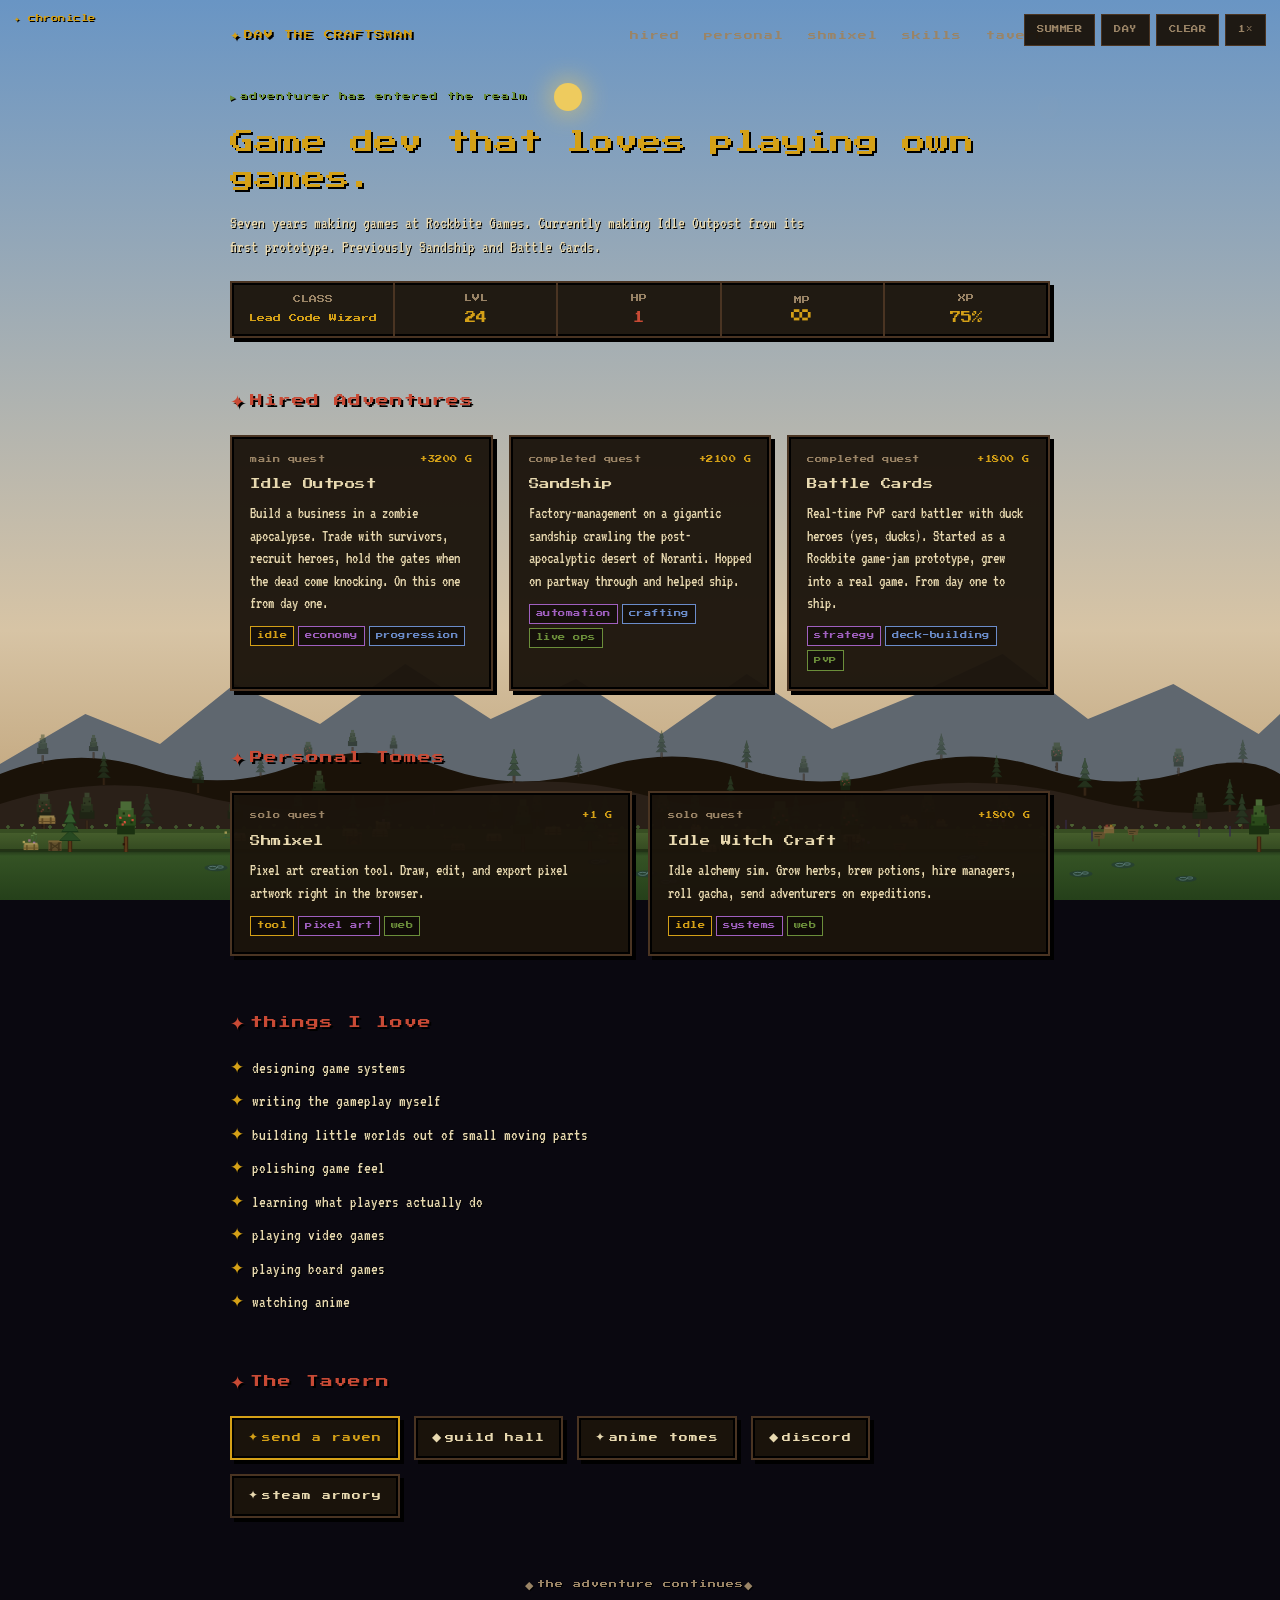
==== commit 9109a0a0: "Update village scene and idle witch craft build" ====
--- a/index.html
+++ b/index.html
@@ -368,19 +368,6 @@
       }
       .mountains svg { width: 100%; height: 100%; display: block; }
 
-      .mountain-house {
-        position: absolute;
-        width: 16px; height: 14px;
-        opacity: 0;
-        animation: mh-fade-in 4s ease forwards;
-        pointer-events: none;
-      }
-      @keyframes mh-fade-in { to { opacity: 0.9; } }
-      .mountain-house .mh-win { opacity: 0; transition: opacity 4s ease; }
-      .world[data-time="night"] .mountain-house .mh-win,
-      .world[data-time="dusk"]  .mountain-house .mh-win,
-      .world[data-time="dawn"]  .mountain-house .mh-win { opacity: 1; }
-
       /* HILLS — rolling rounded silhouette */
       .hills {
         position: absolute; bottom: 56px; left: 0;
@@ -392,8 +379,8 @@
         position: absolute; left: 0; right: 0;
         width: 100%; pointer-events: none;
       }
-      .hills .hills-far  { bottom: 30px; height: 100px; }
-      .hills .hills-near { bottom: 0;    height: 80px;  }
+      .hills .hills-far  { bottom: 30px; height: 100px; z-index: 1; }
+      .hills .hills-near { bottom: 0;    height: 80px;  z-index: 3; }
       .hills svg { width: 100%; height: 100%; display: block; }
       .hills .h-far-fill  { fill: var(--hill-far-fill); }
       .hills .h-near-fill { fill: var(--hill-near-fill); }
@@ -426,10 +413,14 @@
       /* TREES */
       .trees-layer { position: absolute; inset: 0; z-index: 6; pointer-events: none; }
       .back-trees-layer { position: absolute; inset: 0; z-index: 5; pointer-events: none; }
+      .hill-trees-layer { position: absolute; inset: 0; pointer-events: none; overflow: hidden; }
+      .hill-trees-far { z-index: 2; }
+      .hill-trees-near { z-index: 4; }
       .tree {
         position: absolute;
         bottom: 48px;
         width: 24px; height: 48px;
+        z-index: 2;
         transform: scale(var(--g, 0));
         transform-origin: bottom center;
         transition: transform 2.5s cubic-bezier(.34, 1.2, .64, 1);
@@ -439,6 +430,17 @@
         width: 18px; height: 36px;
         opacity: 0.72;
         filter: brightness(calc(var(--world-brightness, 1) * 0.82)) saturate(0.72);
+      }
+      .hill-trees-layer .tree {
+        bottom: var(--hill-bottom, 40px);
+        width: var(--hill-tree-w, 14px);
+        height: var(--hill-tree-h, 28px);
+        opacity: 0.62;
+        filter: brightness(calc(var(--world-brightness, 1) * 0.78)) saturate(0.68);
+      }
+      .hill-trees-near .tree {
+        opacity: 0.7;
+        filter: brightness(calc(var(--world-brightness, 1) * 0.84)) saturate(0.74);
       }
       .tree svg { width: 100%; height: 100%; display: block; }
       .tree.falling { animation: fall 1.4s cubic-bezier(.45, 0, .85, .55) forwards; }
@@ -470,9 +472,9 @@
       .house[data-kind="statue"]   { width: 22px; height: 38px; bottom: 50px; }
       .house[data-kind="marketstall"]{ width: 32px; height: 36px; bottom: 50px; }
       .house[data-kind="marketstall"][data-upgrade="1"]{ width: 52px; height: 40px; }
-      .house[data-kind="marketstall"][data-upgrade="2"]{ width: 80px; height: 54px; }
-      .house[data-kind="marketstall"][data-upgrade="3"]{ width: 120px; height: 68px; }
-      .house[data-kind="marketstall"][data-upgrade="4"]{ width: 120px; height: 68px; }
+      .house[data-kind="marketstall"][data-upgrade="2"]{ width: 80px; height: 40px; }
+      .house[data-kind="marketstall"][data-upgrade="3"]{ width: 120px; height: 40px; }
+      .house[data-kind="marketstall"][data-upgrade="4"]{ width: 120px; height: 40px; }
       .house[data-kind="guardpost"]  { width: 24px; height: 50px; }
       .house[data-kind="blacksmith"] { width: 46px; height: 44px; bottom: 50px; }
       /* House silhouette variants */
@@ -483,10 +485,10 @@
       /* DEPTH LANES — buildings stagger above/below the road line so neighbors don't collide.
          Lane offset/scale ride on CSS vars so they compose with the per-kind translateX(-50%) rules below.
          lane-road is reserved for decorations + small shops — they hug the road in their own front row. */
-      .house                 { --lane-y: 0px; --lane-scale: 1; z-index: 2; transform: translateY(var(--lane-y)) scale(var(--lane-scale)); transition: transform 1.2s ease, filter 1.2s ease; }
-      .house.lane-back       { --lane-y: -14px; --lane-scale: 0.92; z-index: 1; filter: brightness(0.93) saturate(0.9); }
-      .house.lane-road       { --lane-y: 4px;   --lane-scale: 1;    z-index: 2; }
-      .house.lane-front      { --lane-y: 8px;   --lane-scale: 1.06; z-index: 3; }
+      .house                 { --lane-y: 0px; --lane-scale: 1; --lane-z: 2; z-index: var(--lane-z); transform: translateY(var(--lane-y)) scale(var(--lane-scale)); transition: transform 1.2s ease, filter 1.2s ease; }
+      .house.lane-back       { --lane-y: -14px; --lane-scale: 0.92; --lane-z: 1; filter: brightness(0.93) saturate(0.9); }
+      .house.lane-road       { --lane-y: 4px;   --lane-scale: 1;    --lane-z: 2; }
+      .house.lane-front      { --lane-y: 8px;   --lane-scale: 1.06; --lane-z: 3; }
       /* Castle is dead-center and already scaled per tier — back-row offset only, no shrink. */
       .house[data-kind="castle"].lane-back { --lane-y: -10px; --lane-scale: 1; filter: none; }
 
@@ -567,9 +569,9 @@
       .world[data-road="3"] .road-strip,
       .world[data-road="4"] .road-strip,
       .world[data-road="5"] .road-strip {
-        --road-edge-top: rgba(74, 68, 58, 0.86);
-        --road-edge-bottom: rgba(42, 38, 34, 0.82);
-        --road-pebble: rgba(184, 176, 152, 0.55);
+        --road-edge-top: rgba(100, 93, 79, 0.68);
+        --road-edge-bottom: rgba(39, 36, 31, 0.58);
+        --road-pebble: rgba(218, 208, 180, 0.36);
       }
       /* dirt - uneven footpath with wheel ruts */
       .road-tier.t-dirt {
@@ -594,54 +596,45 @@
           linear-gradient(180deg, #b48958 0%, #93623a 48%, #654225 100%);
         background-size: 112px 42px, 64px 42px, 86px 42px, 104px 42px, 100% 100%;
       }
-      /* dressed stone - squared slabs with offset seams */
+      /* dressed stone - worn slabs with softened mortar */
       .road-tier.t-stone {
-        background-color: #8a8378;
+        background-color: #706c62;
         background-image:
-          linear-gradient(180deg, rgba(255,255,255,0.18) 0 2px, transparent 2px 39px, rgba(0,0,0,0.26) 39px 42px),
-          repeating-linear-gradient(90deg, transparent 0 35px, #4b463d 35px 37px, transparent 37px 72px),
-          linear-gradient(90deg, transparent 0 17px, #5c554b 17px 19px, transparent 19px 53px, #4d473f 53px 55px, transparent 55px),
-          repeating-linear-gradient(180deg, transparent 0 19px, #4d473f 19px 21px, transparent 21px 42px),
-          radial-gradient(circle 1.5px at 11px 10px, #bbb2a4 0 1px, transparent 1.5px),
-          radial-gradient(circle 1.5px at 49px 30px, #595249 0 1px, transparent 1.5px),
-          linear-gradient(180deg, #a59c8e 0%, #827a70 54%, #5c564d 100%);
-        background-size: 100% 100%, 72px 42px, 72px 42px, 72px 42px, 72px 42px, 94px 42px, 100% 100%;
-      }
-      /* cobblestone - dense rounded pavers with varied rows */
+          linear-gradient(180deg, rgba(245, 236, 206, 0.22) 0 2px, transparent 2px 32px, rgba(27, 24, 21, 0.26) 39px 42px),
+          radial-gradient(ellipse 72px 18px at 18% 28%, rgba(255, 255, 255, 0.08) 0 45%, transparent 72%),
+          radial-gradient(ellipse 90px 20px at 78% 82%, rgba(0, 0, 0, 0.13) 0 42%, transparent 74%),
+          url("data:image/svg+xml,%3Csvg xmlns='http://www.w3.org/2000/svg' width='180' height='42' viewBox='0 0 180 42'%3E%3Crect width='180' height='42' fill='%23736f66'/%3E%3Cg stroke='%23433f38' stroke-opacity='.42' stroke-width='1.15'%3E%3Cpath d='M0,2H42L38,20H0Z' fill='%23837e73'/%3E%3Cpath d='M42,2H92L88,20H38Z' fill='%237a756b'/%3E%3Cpath d='M92,2H132L130,20H88Z' fill='%238b8579'/%3E%3Cpath d='M132,2H180V20H130Z' fill='%23746f66'/%3E%3Cpath d='M0,20H36L40,40H0Z' fill='%237b766c'/%3E%3Cpath d='M36,20H84L82,40H40Z' fill='%23878075'/%3E%3Cpath d='M84,20H130L126,40H82Z' fill='%23706b62'/%3E%3Cpath d='M130,20H180V40H126Z' fill='%23817b70'/%3E%3C/g%3E%3Cg stroke='%23c8bea9' stroke-opacity='.28' stroke-width='1'%3E%3Cpath d='M5,5H34M48,5H84M99,6H124M137,6H172M6,24H29M43,25H75M90,24H121M137,24H173'/%3E%3C/g%3E%3Cg stroke='%23504b43' stroke-opacity='.24' stroke-width='1' fill='none'%3E%3Cpath d='M24,10l6,3l-4,4M112,26l7,3l-5,5M154,11l8,4'/%3E%3C/g%3E%3C/svg%3E");
+        background-size: 100% 100%, 260px 42px, 320px 42px, 180px 42px;
+        box-shadow:
+          inset 0 2px 0 rgba(219, 207, 177, 0.28),
+          inset 0 -3px 0 rgba(30, 27, 23, 0.35);
+      }
+      /* cobblestone - rounded pavers with calmer spacing */
       .road-tier.t-cobble {
-        background-color: #655f58;
+        background-color: #5f5a52;
         background-image:
-          radial-gradient(ellipse 7px 4px at 8px 7px, #918a80 0 55%, #3c3934 58% 70%, transparent 72%),
-          radial-gradient(ellipse 7px 4px at 24px 7px, #7e776e 0 55%, #3c3934 58% 70%, transparent 72%),
-          radial-gradient(ellipse 7px 4px at 40px 7px, #9b9488 0 55%, #3c3934 58% 70%, transparent 72%),
-          radial-gradient(ellipse 7px 4px at 16px 19px, #777068 0 55%, #3c3934 58% 70%, transparent 72%),
-          radial-gradient(ellipse 7px 4px at 32px 19px, #8a8378 0 55%, #3c3934 58% 70%, transparent 72%),
-          radial-gradient(ellipse 7px 4px at 48px 19px, #756e66 0 55%, #3c3934 58% 70%, transparent 72%),
-          radial-gradient(ellipse 7px 4px at 8px 31px, #8d867c 0 55%, #3c3934 58% 70%, transparent 72%),
-          radial-gradient(ellipse 7px 4px at 24px 31px, #797269 0 55%, #3c3934 58% 70%, transparent 72%),
-          radial-gradient(ellipse 7px 4px at 40px 31px, #948d82 0 55%, #3c3934 58% 70%, transparent 72%),
-          linear-gradient(180deg, #827b72 0%, #5c564f 100%);
-        background-size: 56px 42px, 56px 42px, 56px 42px, 56px 42px, 56px 42px, 56px 42px, 56px 42px, 56px 42px, 56px 42px, 100% 100%;
-        box-shadow: inset 0 2px 0 #8b847a, inset 0 -3px 0 #34312e;
-      }
-      /* flagstone - large master-mason slabs with cracks and highlights */
+          linear-gradient(180deg, rgba(239, 229, 198, 0.18) 0 2px, transparent 2px 36px, rgba(24, 22, 19, 0.27) 39px 42px),
+          radial-gradient(ellipse 80px 18px at 24% 18%, rgba(255, 255, 255, 0.07) 0 46%, transparent 74%),
+          radial-gradient(ellipse 88px 20px at 70% 88%, rgba(0, 0, 0, 0.14) 0 42%, transparent 72%),
+          url("data:image/svg+xml,%3Csvg xmlns='http://www.w3.org/2000/svg' width='112' height='42' viewBox='0 0 112 42'%3E%3Crect width='112' height='42' fill='%235f5a52'/%3E%3Cg stroke='%2338342f' stroke-opacity='.43' stroke-width='1'%3E%3Cellipse cx='8' cy='7' rx='7' ry='4.5' fill='%238c8478'/%3E%3Cellipse cx='25' cy='7' rx='8' ry='4.7' fill='%237a7369'/%3E%3Cellipse cx='43' cy='8' rx='8' ry='4.9' fill='%23938b7f'/%3E%3Cellipse cx='62' cy='7' rx='7.5' ry='4.5' fill='%23736d64'/%3E%3Cellipse cx='82' cy='8' rx='8.5' ry='5' fill='%23857e73'/%3E%3Cellipse cx='102' cy='7' rx='8' ry='4.6' fill='%237a746b'/%3E%3Cellipse cx='16' cy='20' rx='8.5' ry='5' fill='%237f786e'/%3E%3Cellipse cx='35' cy='20' rx='8' ry='4.6' fill='%238d8579'/%3E%3Cellipse cx='54' cy='20' rx='8.5' ry='5' fill='%23736d64'/%3E%3Cellipse cx='73' cy='20' rx='8' ry='4.7' fill='%23898176'/%3E%3Cellipse cx='93' cy='20' rx='8.5' ry='5' fill='%23766f67'/%3E%3Cellipse cx='6' cy='33' rx='8' ry='4.7' fill='%23877f74'/%3E%3Cellipse cx='24' cy='33' rx='8.5' ry='5' fill='%23756f66'/%3E%3Cellipse cx='43' cy='34' rx='8' ry='4.7' fill='%238e867a'/%3E%3Cellipse cx='62' cy='33' rx='8.5' ry='5' fill='%237a736a'/%3E%3Cellipse cx='82' cy='34' rx='8' ry='4.6' fill='%23898277'/%3E%3Cellipse cx='102' cy='33' rx='8.5' ry='5' fill='%23716b63'/%3E%3C/g%3E%3Cg stroke='%23cabfa9' stroke-opacity='.24' stroke-width='1' fill='none'%3E%3Cpath d='M4,5Q8,3 13,5M38,6Q43,4 49,6M78,6Q83,4 89,6M30,18Q35,16 41,18M69,18Q74,16 80,18M18,31Q24,29 30,31M76,32Q82,30 88,32'/%3E%3C/g%3E%3C/svg%3E");
+        background-size: 100% 100%, 220px 42px, 280px 42px, 112px 42px;
+        box-shadow:
+          inset 0 2px 0 rgba(215, 203, 174, 0.25),
+          inset 0 -3px 0 rgba(28, 26, 23, 0.38);
+      }
+      /* flagstone - large irregular slabs with restrained cracks */
       .road-tier.t-flagstone {
-        background-color: #68635c;
+        background-color: #67635b;
         background-image:
-          linear-gradient(180deg, rgba(255,255,255,0.16) 0 2px, transparent 2px 38px, rgba(0,0,0,0.26) 38px 42px),
-          repeating-linear-gradient(90deg, transparent 0 58px, #342f2a 58px 61px, transparent 61px 120px),
-          linear-gradient(90deg, transparent 0 28px, #4a443d 28px 30px, transparent 30px 90px, #3a3530 90px 92px, transparent 92px),
-          repeating-linear-gradient(180deg, transparent 0 20px, #3a3530 20px 23px, transparent 23px 42px),
-          linear-gradient(135deg, transparent 0 31px, rgba(42, 38, 34, 0.75) 31px 33px, transparent 33px 100%),
-          linear-gradient(45deg, transparent 0 71px, rgba(220, 212, 190, 0.16) 71px 73px, transparent 73px 100%),
-          radial-gradient(circle 2px at 24px 11px, #948c82 0 1px, transparent 2px),
-          radial-gradient(circle 1.5px at 82px 31px, #403b36 0 1px, transparent 1.5px),
-          linear-gradient(180deg, #918a80 0%, #6f6961 52%, #4f4943 100%);
-        background-size: 100% 100%, 120px 42px, 120px 42px, 120px 42px, 120px 42px, 120px 42px, 120px 42px, 120px 42px, 100% 100%;
+          linear-gradient(180deg, rgba(248, 239, 210, 0.2) 0 2px, transparent 2px 37px, rgba(24, 22, 20, 0.28) 39px 42px),
+          radial-gradient(ellipse 96px 20px at 20% 24%, rgba(255, 255, 255, 0.08) 0 48%, transparent 74%),
+          radial-gradient(ellipse 110px 22px at 82% 80%, rgba(0, 0, 0, 0.14) 0 45%, transparent 75%),
+          url("data:image/svg+xml,%3Csvg xmlns='http://www.w3.org/2000/svg' width='240' height='42' viewBox='0 0 240 42'%3E%3Crect width='240' height='42' fill='%2367635b'/%3E%3Cg stroke='%2338342f' stroke-opacity='.42' stroke-width='1.2'%3E%3Cpath d='M0,2H58L52,21H0Z' fill='%23817a6f'/%3E%3Cpath d='M58,2H126L122,21H52Z' fill='%23756f66'/%3E%3Cpath d='M126,2H188L184,21H122Z' fill='%23877f73'/%3E%3Cpath d='M188,2H240V21H184Z' fill='%23736d64'/%3E%3Cpath d='M0,21H46L54,40H0Z' fill='%23766f66'/%3E%3Cpath d='M46,21H109L105,40H54Z' fill='%23847c71'/%3E%3Cpath d='M109,21H171L181,40H105Z' fill='%23716b63'/%3E%3Cpath d='M171,21H240V40H181Z' fill='%23837b70'/%3E%3C/g%3E%3Cg stroke='%23d1c5ae' stroke-opacity='.26' stroke-width='1' fill='none'%3E%3Cpath d='M7,5H49M65,5H116M133,5H177M194,6H232M8,25H39M61,25H98M116,25H158M186,25H232'/%3E%3C/g%3E%3Cg stroke='%2349443c' stroke-opacity='.38' stroke-width='1.1' fill='none' stroke-linecap='round'%3E%3Cpath d='M30,8l8,4l-5,5M148,26l9,3l-4,7M208,9l11,4M86,28l-5,5l7,3'/%3E%3C/g%3E%3C/svg%3E");
+        background-size: 100% 100%, 300px 42px, 360px 42px, 240px 42px;
         box-shadow:
-          inset 0 2px 0 #a8a096,
-          inset 0 -4px 0 #332f2b,
-          inset 0 0 0 1px rgba(255,255,255,0.05);
+          inset 0 2px 0 rgba(225, 211, 181, 0.3),
+          inset 0 -4px 0 rgba(27, 25, 22, 0.4),
+          inset 0 0 0 1px rgba(255,255,255,0.04);
       }
 
       /* CAMEL */
@@ -658,9 +651,12 @@
       .world[data-time="dusk"]  .house[data-kind="lamppost"] .hs-windows-lit,
       .world[data-time="dawn"]  .house[data-kind="lamppost"] .hs-windows-lit { opacity: 1; }
       .house[data-kind="lamppost"] .hs-windows-lit { filter: drop-shadow(0 0 4px #f0c440); }
+      .house[data-kind="lamppost"][data-upgrade="3"] .hs-windows-lit,
+      .house[data-kind="lamppost"][data-upgrade="4"] .hs-windows-lit { filter: drop-shadow(0 0 5px #f0c440); }
       .house[data-kind="mill"] .mill-blades {
         animation: mill-spin 6s linear infinite;
-        transform-origin: 22px 12px;
+        transform-box: fill-box;
+        transform-origin: center;
       }
       @keyframes mill-spin { to { transform: rotate(360deg); } }
       .world[data-time="night"] .house[data-kind="tavern"] .hs-windows-lit,
@@ -674,13 +670,19 @@
       .world[data-time="dawn"]  .house[data-kind="mill"] .hs-windows-lit { opacity: 1; }
 
       /* UPGRADE LEVELS — gentle brightness/saturate bump only.
-         Each tier is a separately drawn bigger asset (handled by per-kind SVG generators + width/height rules below).
+         Some tiers redraw richer assets; size changes are handled per kind below.
          No transform: scale — pixel art must never be CSS-scaled. */
       .house[data-upgrade] { transition: width 0.8s ease, height 0.8s ease, filter 1s ease; }
       .house[data-upgrade="1"] { filter: brightness(1.04) saturate(1.06); }
       .house[data-upgrade="2"] { filter: brightness(1.08) saturate(1.1); }
       .house[data-upgrade="3"] { filter: brightness(1.12) saturate(1.14); }
       .house[data-upgrade="4"] { filter: brightness(1.16) saturate(1.18); }
+      .house[data-upgrade="5"] { filter: brightness(1.18) saturate(1.21); }
+      .house[data-upgrade="6"] { filter: brightness(1.2) saturate(1.24); }
+      .house[data-upgrade="7"] { filter: brightness(1.22) saturate(1.27); }
+      .house[data-upgrade="8"] { filter: brightness(1.24) saturate(1.3); }
+      .house[data-upgrade="9"] { filter: brightness(1.26) saturate(1.33); }
+      .house[data-upgrade="10"] { filter: brightness(1.28) saturate(1.36); }
       /* Legacy additive decoration groups — preserved as a no-op for any building
          that hasn't been migrated to per-tier full-redraw SVGs yet. New per-tier
          SVGs simply omit up-N classes. */
@@ -691,23 +693,35 @@
       .house[data-upgrade="4"] .up-1, .house[data-upgrade="4"] .up-2, .house[data-upgrade="4"] .up-3, .house[data-upgrade="4"] .up-4 {
         opacity: 1;
       }
+      .house[data-upgrade="5"] [class^="up-"],
+      .house[data-upgrade="6"] [class^="up-"],
+      .house[data-upgrade="7"] [class^="up-"],
+      .house[data-upgrade="8"] [class^="up-"],
+      .house[data-upgrade="9"] [class^="up-"],
+      .house[data-upgrade="10"] [class^="up-"] {
+        opacity: 1;
+      }
       /* Castle progression — each tier is a redrawn bigger asset, NOT a CSS scale.
          translateX(-50%) keeps the castle centered around its spawn x as the container grows. */
       .house[data-kind="castle"]                   { transform: translateX(-50%) translateY(var(--lane-y, 0px)) scale(var(--lane-scale, 1)); }
       .house[data-kind="castle"][data-upgrade="1"] { transform: translateX(-50%) translateY(var(--lane-y, 0px)) scale(var(--lane-scale, 1)); width: 240px; height: 156px; }
       .house[data-kind="castle"][data-upgrade="2"] { transform: translateX(-50%) translateY(var(--lane-y, 0px)) scale(var(--lane-scale, 1)); width: 290px; height: 168px; }
       .house[data-kind="castle"][data-upgrade="3"] { transform: translateX(-50%) translateY(var(--lane-y, 0px)) scale(var(--lane-scale, 1)); width: 360px; height: 184px; }
-      .house[data-kind="castle"][data-upgrade="4"] { transform: translateX(-50%) translateY(var(--lane-y, 0px)) scale(var(--lane-scale, 1)); width: 430px; height: 204px; z-index: 7; }
-
-      /* Watchtower progression — explicit size per tier, no CSS scale.
-         translateX(-50%) keeps the tower centered around its spawn x as the container grows.
-         viewBox matches CSS px so each tier is a pixel-native asset. */
-      .house[data-kind="tower"]                   { transform: translateX(-50%) translateY(var(--lane-y, 0px)) scale(var(--lane-scale, 1)); }
-      .house[data-kind="tower"][data-upgrade="1"] { transform: translateX(-50%) translateY(var(--lane-y, 0px)) scale(var(--lane-scale, 1)); width: 51px;  height: 102px; }
-      .house[data-kind="tower"][data-upgrade="2"] { transform: translateX(-50%) translateY(var(--lane-y, 0px)) scale(var(--lane-scale, 1)); width: 70px;  height: 140px; }
-      .house[data-kind="tower"][data-upgrade="3"] { transform: translateX(-50%) translateY(var(--lane-y, 0px)) scale(var(--lane-scale, 1)); width: 96px;  height: 192px; }
-      .house[data-kind="tower"][data-upgrade="4"] { transform: translateX(-50%) translateY(var(--lane-y, 0px)) scale(var(--lane-scale, 1)); width: 128px; height: 256px; z-index: 6; }
-      /* At L3+, the small bartizans (up-1) are replaced by the bigger flanking turrets (up-3), so hide them to avoid overlap. */
+      .house[data-kind="castle"][data-upgrade="4"] { transform: translateX(-50%) translateY(var(--lane-y, 0px)) scale(var(--lane-scale, 1)); width: 430px; height: 204px; }
+      .house[data-kind="castle"][data-upgrade="5"] { transform: translateX(-50%) translateY(var(--lane-y, 0px)) scale(var(--lane-scale, 1)); width: 500px; height: 218px; }
+      .house[data-kind="castle"][data-upgrade="6"] { transform: translateX(-50%) translateY(var(--lane-y, 0px)) scale(var(--lane-scale, 1)); width: 570px; height: 232px; }
+      .house[data-kind="castle"][data-upgrade="7"] { transform: translateX(-50%) translateY(var(--lane-y, 0px)) scale(var(--lane-scale, 1)); width: 640px; height: 246px; }
+      .house[data-kind="castle"][data-upgrade="8"] { transform: translateX(-50%) translateY(var(--lane-y, 0px)) scale(var(--lane-scale, 1)); width: 710px; height: 260px; }
+      .house[data-kind="castle"][data-upgrade="9"] { transform: translateX(-50%) translateY(var(--lane-y, 0px)) scale(var(--lane-scale, 1)); width: 780px; height: 274px; }
+      .house[data-kind="castle"][data-upgrade="10"] { transform: translateX(-50%) translateY(var(--lane-y, 0px)) scale(var(--lane-scale, 1)); width: 850px; height: 288px; }
+
+      /* Watchtower progression — upgraded towers get a modestly larger footprint. */
+      .house[data-kind="tower"]                   { transform: translateX(-50%) translateY(var(--lane-y, 0px)) scale(var(--lane-scale, 1)); width: 32px; height: 64px; }
+      .house[data-kind="tower"][data-upgrade="1"] { transform: translateX(-50%) translateY(var(--lane-y, 0px)) scale(var(--lane-scale, 1)); width: 38px; height: 70px; }
+      .house[data-kind="tower"][data-upgrade="2"] { transform: translateX(-50%) translateY(var(--lane-y, 0px)) scale(var(--lane-scale, 1)); width: 42px; height: 76px; }
+      .house[data-kind="tower"][data-upgrade="3"] { transform: translateX(-50%) translateY(var(--lane-y, 0px)) scale(var(--lane-scale, 1)); width: 46px; height: 82px; }
+      .house[data-kind="tower"][data-upgrade="4"] { transform: translateX(-50%) translateY(var(--lane-y, 0px)) scale(var(--lane-scale, 1)); width: 50px; height: 88px; }
+      /* At L3+, legacy overlay towers swap small bartizans for bigger flanking turrets, so hide them to avoid overlap. */
       .house[data-kind="tower"][data-upgrade="3"] .up-1,
       .house[data-kind="tower"][data-upgrade="4"] .up-1 { opacity: 0; }
 
@@ -796,6 +810,38 @@
       .world[data-time="dusk"]  .house[data-kind="castle"] .hs-windows-lit { opacity: 1; }
       .house svg { width: 100%; height: 100%; display: block; overflow: visible; }
       .house .hs-walls, .house .hs-roof { transition: opacity 0.6s ease; }
+      .house[data-stage]:not([data-stage="2"]) .hs-windows-lit,
+      .house[data-upgrading="1"] .hs-windows-lit {
+        opacity: 0 !important;
+        animation: none !important;
+      }
+      .house.is-upgrading > svg {
+        opacity: 0.72;
+        filter: saturate(0.85) brightness(0.88);
+      }
+      .upgrade-scaffold {
+        position: absolute;
+        left: -8px;
+        right: -8px;
+        top: -8px;
+        bottom: -2px;
+        z-index: 4;
+        pointer-events: none;
+        opacity: 0;
+        image-rendering: pixelated;
+      }
+      .house.is-upgrading .upgrade-scaffold {
+        opacity: 1;
+        animation: scaffold-glow 1.1s steps(2) infinite;
+      }
+      .upgrade-scaffold svg { width: 100%; height: 100%; display: block; overflow: visible; }
+      .house[data-kind="castle"] .upgrade-scaffold .scaffold-work-lights {
+        display: none;
+      }
+      @keyframes scaffold-glow {
+        0%, 100% { filter: drop-shadow(0 0 1px rgba(240, 196, 64, 0.35)); }
+        50%      { filter: drop-shadow(0 0 4px rgba(240, 196, 64, 0.8)); }
+      }
       /* Subtle pulse on lit windows at night — a warm hearth feel */
       .world[data-time="night"] .house .hs-windows-lit { animation: window-glow 3.5s ease-in-out infinite; }
       @keyframes window-glow {
@@ -968,6 +1014,266 @@
         filter: drop-shadow(0 3px 0 var(--snow-shadow));
       }
 
+      /* AMBIENT DECORATION LAYERS */
+      .sky-life-layer,
+      .ground-decor-layer,
+      .tracks-layer,
+      .ambient-particle-layer {
+        position: absolute;
+        inset: 0;
+        pointer-events: none;
+        overflow: hidden;
+      }
+      .sky-life-layer { z-index: 2; }
+      .ground-decor-layer { z-index: 6; }
+      .tracks-layer { z-index: 6; }
+      .ambient-particle-layer { z-index: 7; }
+
+      .moon::after {
+        content: "";
+        position: absolute;
+        inset: -16px;
+        border-radius: 50%;
+        background: radial-gradient(circle, rgba(240,230,190,0.24), rgba(240,230,190,0.08) 42%, transparent 70%);
+        opacity: 0;
+        transition: opacity 2.5s ease;
+      }
+      .world[data-time="night"] .moon::after,
+      .world[data-time="dusk"] .moon::after { opacity: 1; }
+
+      .amb-decor {
+        position: absolute;
+        left: var(--x, 0px);
+        bottom: var(--b, 50px);
+        width: var(--w, 16px);
+        height: var(--h, 16px);
+        z-index: var(--z, 1);
+        transform: translateX(-50%) scale(var(--s, 1));
+        transform-origin: bottom center;
+        opacity: var(--o, 0.95);
+        filter: brightness(var(--world-brightness, 1));
+      }
+      .amb-decor svg { width: 100%; height: 100%; display: block; overflow: visible; }
+      .amb-decor.back {
+        opacity: 0.72;
+        filter: brightness(calc(var(--world-brightness, 1) * 0.86)) saturate(0.8);
+      }
+      .amb-decor.front { z-index: 2; }
+      .amb-decor.soft { opacity: 0.78; }
+      .amb-decor .glow { opacity: 0; transition: opacity 2.2s ease; }
+      .world[data-time="night"] .amb-decor .glow,
+      .world[data-time="dusk"] .amb-decor .glow,
+      .world[data-time="dawn"] .amb-decor .glow {
+        opacity: 1;
+        animation: ambient-glow 2.6s ease-in-out infinite;
+      }
+      @keyframes ambient-glow {
+        0%,100% { filter: brightness(0.9); opacity: 0.7; }
+        50% { filter: brightness(1.25); opacity: 1; }
+      }
+      .amb-flag .cloth,
+      .amb-banner .cloth {
+        transform-box: fill-box;
+        transform-origin: left center;
+        animation: flag-flutter 1.2s steps(2) infinite;
+      }
+      @keyframes flag-flutter {
+        0%,100% { transform: skewY(0deg); }
+        50% { transform: skewY(8deg) translateY(-1px); }
+      }
+      .amb-sign .board,
+      .amb-charm .charm {
+        transform-box: fill-box;
+        transform-origin: center top;
+        animation: decor-sway 3.2s ease-in-out infinite;
+      }
+      @keyframes decor-sway {
+        0%,100% { transform: rotate(-2deg); }
+        50% { transform: rotate(2deg); }
+      }
+      .amb-laundry .cloth { animation: laundry-sway 2.4s ease-in-out infinite; }
+      @keyframes laundry-sway {
+        0%,100% { transform: translateY(0); }
+        50% { transform: translateY(-1px); }
+      }
+      .amb-glowmushroom .cap,
+      .amb-rune .rune {
+        animation: rune-pulse 3s ease-in-out infinite;
+      }
+      @keyframes rune-pulse {
+        0%,100% { opacity: 0.58; filter: drop-shadow(0 0 1px currentColor); }
+        50% { opacity: 1; filter: drop-shadow(0 0 5px currentColor); }
+      }
+
+      .wet-shine {
+        position: absolute;
+        left: 0;
+        right: 0;
+        bottom: 7px;
+        height: 42px;
+        z-index: 1;
+        opacity: 0;
+        pointer-events: none;
+        background:
+          linear-gradient(90deg, transparent 0 10%, rgba(255,255,255,0.16) 12%, transparent 18%, transparent 42%, rgba(255,255,255,0.12) 47%, transparent 54%, transparent),
+          linear-gradient(180deg, rgba(150,180,220,0.12), rgba(20,30,45,0.14));
+        mix-blend-mode: screen;
+        transition: opacity 2.8s ease;
+      }
+      .world[data-weather="rain"] .wet-shine,
+      .world[data-weather="storm"] .wet-shine,
+      .world.wet-ground .wet-shine { opacity: 0.62; }
+
+      .amb-puddle {
+        opacity: 0;
+        transition: opacity 3.5s ease;
+      }
+      .world[data-weather="rain"] .amb-puddle,
+      .world[data-weather="storm"] .amb-puddle,
+      .world.wet-ground .amb-puddle { opacity: 0.78; }
+      .amb-puddle .ripple {
+        transform-box: fill-box;
+        transform-origin: center;
+        animation: puddle-ripple 1.5s ease-out infinite;
+      }
+      .amb-puddle .ripple:nth-child(2) { animation-delay: 0.6s; }
+      @keyframes puddle-ripple {
+        0% { transform: scale(0.5); opacity: 0; }
+        25% { opacity: 0.65; }
+        100% { transform: scale(1.55); opacity: 0; }
+      }
+
+      .track-mark {
+        position: absolute;
+        left: var(--x, 0px);
+        bottom: var(--b, 8px);
+        width: 6px;
+        height: 3px;
+        border-radius: 50%;
+        transform: rotate(var(--r, 0deg));
+        opacity: 0;
+        pointer-events: none;
+        animation: track-fade 6s ease-out forwards;
+      }
+      .track-mark::after {
+        content: "";
+        position: absolute;
+        width: 5px;
+        height: 2px;
+        border-radius: 50%;
+        left: 5px;
+        top: 3px;
+        background: inherit;
+        opacity: 0.82;
+      }
+      .track-snow { background: rgba(78, 92, 110, 0.34); box-shadow: 0 1px 0 rgba(255,255,255,0.5); }
+      .track-mud { background: rgba(55, 34, 18, 0.52); }
+      .track-dust { background: rgba(170, 118, 58, 0.34); }
+      .track-stone { background: rgba(35, 32, 28, 0.22); }
+      @keyframes track-fade {
+        0% { opacity: 0; transform: translateY(1px) rotate(var(--r, 0deg)) scale(0.75); }
+        18% { opacity: 1; transform: translateY(0) rotate(var(--r, 0deg)) scale(1); }
+        100% { opacity: 0; transform: translateY(2px) rotate(var(--r, 0deg)) scale(0.82); }
+      }
+
+      .firefly,
+      .season-mote,
+      .micro-event,
+      .shooting-star,
+      .sky-critter {
+        position: absolute;
+        pointer-events: none;
+      }
+      .firefly {
+        width: 3px;
+        height: 3px;
+        border-radius: 50%;
+        background: #f8f0a0;
+        box-shadow: 0 0 6px #f8e880, 0 0 12px rgba(190,255,150,0.55);
+        animation: firefly-drift var(--dur, 4.8s) ease-in-out forwards;
+        opacity: 0;
+      }
+      @keyframes firefly-drift {
+        0% { opacity: 0; transform: translate(0, 0) scale(0.7); }
+        18% { opacity: 1; }
+        72% { opacity: 0.9; }
+        100% { opacity: 0; transform: translate(var(--vx, 20px), var(--vy, -18px)) scale(0.55); }
+      }
+      .season-mote {
+        width: var(--mw, 5px);
+        height: var(--mh, 5px);
+        background: var(--mc, #f2dca0);
+        opacity: 0;
+        animation: mote-drift var(--dur, 7s) linear forwards;
+      }
+      .season-mote.round { border-radius: 50%; }
+      .season-mote.leaf { border-radius: 60% 0 60% 0; transform-origin: center; }
+      @keyframes mote-drift {
+        0% { opacity: 0; transform: translate(0, 0) rotate(0deg); }
+        14% { opacity: var(--mo, 0.75); }
+        100% { opacity: 0; transform: translate(var(--vx, 30px), var(--vy, 80px)) rotate(var(--rot, 180deg)); }
+      }
+      .sky-critter {
+        width: var(--w, 28px);
+        height: var(--h, 14px);
+        top: var(--top, 14%);
+        opacity: 0.78;
+        transition-property: left, top;
+        transition-timing-function: linear, ease-in-out;
+      }
+      .sky-critter svg { width: 100%; height: 100%; display: block; overflow: visible; }
+      .sky-critter .wing { animation: wing-flap 0.5s steps(2) infinite; transform-origin: center; }
+      @keyframes wing-flap {
+        0%,100% { transform: translateY(0); }
+        50% { transform: translateY(-2px); }
+      }
+      .shooting-star {
+        width: 78px;
+        height: 2px;
+        background: linear-gradient(90deg, transparent, rgba(255,255,255,0.95), transparent);
+        box-shadow: 0 0 6px rgba(210,230,255,0.9);
+        transform: rotate(-22deg);
+        opacity: 0;
+        animation: shooting-star 1.1s ease-out forwards;
+      }
+      @keyframes shooting-star {
+        0% { opacity: 0; transform: translate(0,0) rotate(-22deg) scaleX(0.3); }
+        12% { opacity: 1; }
+        100% { opacity: 0; transform: translate(180px, 86px) rotate(-22deg) scaleX(1); }
+      }
+      .micro-event {
+        width: 8px;
+        height: 8px;
+        z-index: 3;
+        animation: micro-pop 1.4s ease-out forwards;
+      }
+      .micro-event.glint {
+        background: #fff4a0;
+        box-shadow: 0 0 6px #f0c440;
+        clip-path: polygon(50% 0, 62% 38%, 100% 50%, 62% 62%, 50% 100%, 38% 62%, 0 50%, 38% 38%);
+      }
+      .micro-event.ember {
+        background: #f08840;
+        box-shadow: 0 0 8px #d04830;
+        border-radius: 50%;
+      }
+      .micro-event.bubble {
+        border: 1px solid #c8a8ff;
+        border-radius: 50%;
+        box-shadow: 0 0 5px #b080ff;
+      }
+      .micro-event.door-peek {
+        width: 5px;
+        height: 10px;
+        background: linear-gradient(#fff4a0, #f0a040);
+        box-shadow: 0 0 7px #f0c440;
+      }
+      @keyframes micro-pop {
+        0% { opacity: 0; transform: translateY(0) scale(0.3); }
+        20% { opacity: 1; transform: translateY(-4px) scale(1.1); }
+        100% { opacity: 0; transform: translateY(-24px) scale(0.65); }
+      }
+
       .rain-canvas { position: absolute; inset: 0; z-index: 8; pointer-events: none; }
 
       /* SHEEP */
@@ -1176,7 +1482,14 @@
 
       @media (prefers-reduced-motion: reduce) {
         .cloud, .dragon, .rain-canvas, .lightning,
-        .person, .tree, .house, .horseman, .stars { animation: none !important; transition: none !important; }
+        .person, .tree, .house, .horseman, .stars,
+        .firefly, .season-mote, .micro-event, .shooting-star, .sky-critter,
+        .track-mark, .amb-decor .glow, .amb-flag .cloth, .amb-banner .cloth,
+        .amb-sign .board, .amb-charm .charm, .amb-laundry .cloth,
+        .amb-glowmushroom .cap, .amb-rune .rune, .wet-shine {
+          animation: none !important;
+          transition: none !important;
+        }
       }
 
       /* ============= CONTENT ============= */
@@ -1453,6 +1766,7 @@
       <div class="sun"></div>
       <div class="moon"></div>
       <div class="clouds-layer"></div>
+      <div class="sky-life-layer"></div>
       <div class="weather-veil"></div>
       <div class="dragons-layer"></div>
       <div class="mountains">
@@ -1468,11 +1782,13 @@
           <path class="hills-snow-fill hills-snow-fill-far" d="M0,60 Q70,30 140,55 Q210,80 280,50 Q350,25 420,55 Q490,80 560,55 Q630,30 700,55 Q770,80 840,55 Q910,30 980,55 Q1050,80 1120,55 Q1170,40 1200,60 L1200,75 Q1165,69 1120,70 Q1060,88 995,68 Q930,45 858,68 Q790,90 718,70 Q650,45 585,70 Q515,88 450,68 Q385,44 315,68 Q250,88 184,68 Q110,48 45,74 Q20,78 0,76 Z"/>
           <path class="hills-snow-far" d="M0,60 Q70,30 140,55 Q210,80 280,50 Q350,25 420,55 Q490,80 560,55 Q630,30 700,55 Q770,80 840,55 Q910,30 980,55 Q1050,80 1120,55 Q1170,40 1200,60"/>
         </svg>
+        <div class="hill-trees-layer hill-trees-far"></div>
         <svg class="hills-near" viewBox="0 0 1200 80" preserveAspectRatio="none" xmlns="http://www.w3.org/2000/svg">
           <path class="h-near-fill" d="M0,80 L0,40 Q100,5 200,35 Q310,60 410,30 Q510,5 600,30 Q700,60 810,30 Q920,5 1020,35 Q1110,60 1200,40 L1200,80 Z"/>
           <path class="hills-snow-fill hills-snow-fill-near" d="M0,40 Q100,5 200,35 Q310,60 410,30 Q510,5 600,30 Q700,60 810,30 Q920,5 1020,35 Q1110,60 1200,40 L1200,60 Q1120,74 1035,52 Q930,22 825,52 Q715,76 610,49 Q505,24 410,52 Q305,74 205,56 Q102,24 0,58 Z"/>
           <path class="hills-snow-near" d="M0,40 Q100,5 200,35 Q310,60 410,30 Q510,5 600,30 Q700,60 810,30 Q920,5 1020,35 Q1110,60 1200,40"/>
         </svg>
+        <div class="hill-trees-layer hill-trees-near"></div>
       </div>
       <div class="back-trees-layer"></div>
       <div class="grass"></div>
@@ -1484,9 +1800,14 @@
         <div class="road-tier t-flagstone"></div>
       </div>
       <div class="grass-back"></div>
+      <div class="tracks-layer"></div>
+      <div class="ground-decor-layer">
+        <div class="wet-shine"></div>
+      </div>
       <div class="trees-layer"></div>
       <div class="crops-layer"></div>
       <div class="people-layer"></div>
+      <div class="ambient-particle-layer"></div>
       <canvas class="rain-canvas"></canvas>
       <div class="lightning"></div>
       <div class="rainbow">
@@ -1600,7 +1921,7 @@
               <span class="tag uncommon">web</span>
             </div>
           </a>
-          <a class="card" href="https://davstep.github.io/idle-whitch-craft/" target="_blank" rel="noopener">
+          <a class="card" href="idle-whitch-craft/" target="_blank" rel="noopener">
             <div class="card-head"><span>solo quest</span><span class="reward">+1800 G</span></div>
             <h3>Idle Witch Craft</h3>
             <p>Idle alchemy sim. Grow herbs, brew potions, hire managers, roll gacha, send adventurers on expeditions.</p>
@@ -1659,7 +1980,13 @@
         const dragonsLayer = world.querySelector(".dragons-layer");
         const treesLayer = world.querySelector(".trees-layer");
         const backTreesLayer = world.querySelector(".back-trees-layer");
+        const hillTreesFarLayer = world.querySelector(".hill-trees-far");
+        const hillTreesNearLayer = world.querySelector(".hill-trees-near");
         const cloudsLayer = world.querySelector(".clouds-layer");
+        const skyLifeLayer = world.querySelector(".sky-life-layer");
+        const tracksLayer = world.querySelector(".tracks-layer");
+        const groundDecorLayer = world.querySelector(".ground-decor-layer");
+        const ambientParticleLayer = world.querySelector(".ambient-particle-layer");
         const lightning = world.querySelector(".lightning");
         const hudTime = document.getElementById("hud-time");
         const hudWeather = document.getElementById("hud-weather");
@@ -1879,6 +2206,7 @@
           hudSeason.textContent = seasonLabels[s];
           logEvent(seasonLog[s], "time");
           if (isManual) dayOfYear = seasons.indexOf(s) * SEASON_DAYS;
+          scheduleAmbientRefresh(120);
         }
         function advanceDayOfYear() {
           if (reduced) return;
@@ -1911,6 +2239,7 @@
             setTimeout(() => world.classList.remove("manual-weather"), 1800);
           }
           world.dataset.weather = w;
+          syncWeatherAftermath(old, w);
           hudWeather.textContent = weatherLabels[w];
           logEvent(weatherLog[w], "weather");
           if (w === "storm") scheduleLightning();
@@ -2035,6 +2364,7 @@
               el.style.left = targetX + "px";
             }
           });
+          scheduleAmbientRefresh(220);
         }
         addEventListener("resize", () => {
           // Debounce — wait until resize settles
@@ -2633,6 +2963,7 @@
           bandit.style.left = startX + "px";
           bandit.style.bottom = (parseFloat(victim.style.bottom) || 8) + "px";
           peopleLayer.appendChild(bandit);
+          startTrackLoop(bandit);
           const stopX = vx + (dir === "left" ? 16 : -16);
           const walkDist = Math.abs(stopX - startX);
           const walkTime = walkDist / 80; // fast approach
@@ -2725,6 +3056,7 @@
           cleric.style.left = startX + "px";
           cleric.style.bottom = "8px";
           peopleLayer.appendChild(cleric);
+          startTrackLoop(cleric);
           const dist = Math.abs(stopX - startX);
           const walkTime = dist / 40;
           logEvent("A cleric arrives to tend the fallen.");
@@ -2831,6 +3163,7 @@
           groom.style.left = "-20px";
           groom.style.bottom = "8px";
           peopleLayer.appendChild(groom);
+          startTrackLoop(groom);
 
           // Bride from right
           const bride = document.createElement("div");
@@ -2842,6 +3175,7 @@
           bride.style.left = (W() + 20) + "px";
           bride.style.bottom = "8px";
           peopleLayer.appendChild(bride);
+          startTrackLoop(bride);
 
           // Walk to meet point (8s)
           const walkTime = 8;
@@ -3117,7 +3451,7 @@
           // Camps only happen at dusk or night
           const phase = world.dataset.time || "day";
           if (phase !== "dusk" && phase !== "night") return;
-          const x = findOpenSpot();
+          const x = findOpenSpot("campfire");
           if (x == null) return;
 
           const dir = x > W() / 2 ? "right" : "left";
@@ -3160,8 +3494,10 @@
             camp.querySelectorAll(".hs-roof").forEach((el) => el.setAttribute("opacity", 1));
             treesLayer.appendChild(camp);
             const rec = { el: camp, x, kind: "campfire", stage: 2 };
+            setStructureStage(rec, 2);
             applyLane(rec, pickLane(x, "campfire", null, 0));
             houses.push(rec);
+            scheduleAmbientRefresh(120);
             logEvent("The party kindles a campfire and unpacks for the night.", "good");
 
             // Raise 2-3 tents around the fire
@@ -3285,6 +3621,7 @@
                     camp.remove();
                     const hi = houses.indexOf(rec);
                     if (hi >= 0) houses.splice(hi, 1);
+                    scheduleAmbientRefresh(120);
                   }, 5200);
                 }, 12000);
               }, partyMembers.length * 350 + 800 + tents.length * 600 + 1200);
@@ -3298,8 +3635,8 @@
         /* ============= ROYAL CASTLE CONSTRUCTION ============= */
         function spawnRoyalCastle() {
           if (document.hidden || reduced) return;
-          // Only one castle ever, always dead-center
-          if (houses.some((h) => h.kind === "castle")) return;
+          // Only one castle can exist or be in progress, always dead-center.
+          if (!reserveCastleBuild()) return;
           const x = W() / 2;
           const dir = "right";
           const fromLeft = dir === "right";
@@ -3359,8 +3696,10 @@
             h.style.left = x + "px";
             treesLayer.appendChild(h);
             const rec = { el: h, x, kind: "castle", stage: 0 };
+            setStructureStage(rec, 0);
             applyLane(rec, "back");
             houses.push(rec);
+            clearCastleBuildReservation();
             logEvent("Foundations are laid for the royal castle.", "good");
 
             // Move builders to the castle (in front of it)
@@ -3383,7 +3722,7 @@
             // Stage 1 — walls
             setTimeout(() => {
               if (!h.isConnected) return;
-              rec.stage = 1;
+              setStructureStage(rec, 1);
               h.querySelectorAll(".hs-walls").forEach((el) => el.setAttribute("opacity", 1));
               logEvent("The castle walls rise, stone by stone.", "good");
             }, 12000);
@@ -3391,11 +3730,12 @@
             // Stage 2 — battlements, keep, flags
             setTimeout(() => {
               if (!h.isConnected) return;
-              rec.stage = 2;
+              setStructureStage(rec, 2);
               h.querySelectorAll(".hs-walls").forEach((el) => el.setAttribute("opacity", 1));
               h.querySelectorAll(".hs-roof").forEach((el) => el.setAttribute("opacity", 1));
               clearInterval(dust);
               logEvent("The castle stands — long live the realm!", "good");
+              scheduleAmbientRefresh(160);
               // Builders step back, working class off
               builders.forEach((b) => {
                 b.el.classList.remove("working");
@@ -3473,6 +3813,49 @@
         const TUNIC = ["#6b4a30", "#3a6a48", "#8a4828", "#4a587a", "#7a4a6a", "#5a5a3a"];
 
         function pick(arr) { return arr[Math.floor(Math.random() * arr.length)]; }
+
+        function footstepClass() {
+          if (currentSeason === "winter") return "track-snow";
+          if (weather === "rain" || weather === "storm" || world.classList.contains("wet-ground")) return "track-mud";
+          const tier = parseInt(world.dataset.road || "0", 10);
+          return tier >= 3 ? "track-stone" : "track-dust";
+        }
+
+        function dropTrackFor(el) {
+          if (!tracksLayer || !el.isConnected || document.hidden) return;
+          const cs = getComputedStyle(el);
+          const x = parseFloat(cs.left);
+          if (!isFinite(x) || x < -24 || x > W() + 24) return;
+          let bottom = parseFloat(cs.bottom);
+          if (!isFinite(bottom)) bottom = 8;
+          bottom = Math.max(7, Math.min(48, bottom + Math.random() * 2));
+          const mark = document.createElement("div");
+          mark.className = "track-mark " + footstepClass();
+          mark.style.setProperty("--x", (x + 5 + (Math.random() - 0.5) * 6) + "px");
+          mark.style.setProperty("--b", bottom + "px");
+          mark.style.setProperty("--r", ((el.dataset.dir === "left" ? -8 : 8) + (Math.random() - 0.5) * 16) + "deg");
+          tracksLayer.appendChild(mark);
+          setTimeout(() => { if (mark.isConnected) mark.remove(); }, 6500);
+        }
+
+        function startTrackLoop(el) {
+          if (reduced || !tracksLayer) return;
+          const leavesTracks = el.classList.contains("person")
+                            || el.classList.contains("horseman")
+                            || el.classList.contains("sheep")
+                            || el.classList.contains("dog")
+                            || el.classList.contains("cart");
+          if (!leavesTracks) return;
+          let tick = 0;
+          function step() {
+            if (!el.isConnected) return;
+            tick++;
+            const wetOrSnow = currentSeason === "winter" || weather === "rain" || weather === "storm" || world.classList.contains("wet-ground");
+            if (wetOrSnow || tick % 2 === 0) dropTrackFor(el);
+            setTimeout(step, 520 + Math.random() * 520);
+          }
+          setTimeout(step, 260 + Math.random() * 520);
+        }
 
         function personSVG(type) {
           const skin = pick(SKIN);
@@ -3774,6 +4157,7 @@
           if (dir === "left") el.style.transform = "scaleX(-1)";
           if (sprite) el.innerHTML = sprite;
           layer.appendChild(el);
+          startTrackLoop(el);
 
           const api = {
             el,
@@ -4251,17 +4635,21 @@
         const treeStages = [0, 0.25, 0.55, 0.85, 1.1];
         const trees = [];
         const backTrees = [];
+        const hillTrees = [];
         const TREE_MIN_SPACING = 52;
         const TREE_STRUCTURE_SPACING = 62;
         const TREE_SPOT_ATTEMPTS = 120;
         const BACK_TREE_MIN_SPACING = 30;
         const BACK_TREE_SPOT_ATTEMPTS = 90;
+        const HILL_TREE_MIN_SPACING = 38;
+        const HILL_TREE_SPOT_ATTEMPTS = 90;
         const STARTER_STRUCTURE_SEEDS = [
           { kind: "house",     pos: 0.14, up: 1 },
           { kind: "tavern",    pos: 0.17, up: 0 },
+          { kind: "marketstall", pos: 0.24, up: 0 },
           { kind: "well",      pos: 0.33, up: 0 },
           { kind: "garden",    pos: 0.35, up: 0 },
-          { kind: "house",     pos: 0.52, up: 0 },
+          { kind: "house",     pos: 0.82, up: 0 },
           { kind: "signpost",  pos: 0.55, up: 0 },
           { kind: "lamppost",  pos: 0.71, up: 0 },
           { kind: "blacksmith", pos: 0.73, up: 0 },
@@ -4499,6 +4887,106 @@
             setTimeout(() => plantBackTree(immediate), i * stagger);
           }
         }
+        function hillTreeLayerLimit(layer) {
+          if (layer === "far") return Math.max(8, Math.min(34, Math.floor(W() / 44)));
+          return Math.max(6, Math.min(28, Math.floor(W() / 54)));
+        }
+        function hillTreeCount(layer) {
+          return hillTrees.filter((t) => t.layer === layer).length;
+        }
+        function quadraticY(x, segments) {
+          const segment = segments.find((s) => x <= s.end[0]) || segments[segments.length - 1];
+          const startX = segment.start[0];
+          const endX = segment.end[0];
+          const t = Math.max(0, Math.min(1, (x - startX) / (endX - startX)));
+          const inv = 1 - t;
+          return inv * inv * segment.start[1] + 2 * inv * t * segment.control[1] + t * t * segment.end[1];
+        }
+        const HILL_CURVES = {
+          far: {
+            height: 100,
+            offset: 30,
+            segments: [
+              { start: [0, 60], control: [70, 30], end: [140, 55] },
+              { start: [140, 55], control: [210, 80], end: [280, 50] },
+              { start: [280, 50], control: [350, 25], end: [420, 55] },
+              { start: [420, 55], control: [490, 80], end: [560, 55] },
+              { start: [560, 55], control: [630, 30], end: [700, 55] },
+              { start: [700, 55], control: [770, 80], end: [840, 55] },
+              { start: [840, 55], control: [910, 30], end: [980, 55] },
+              { start: [980, 55], control: [1050, 80], end: [1120, 55] },
+              { start: [1120, 55], control: [1170, 40], end: [1200, 60] },
+            ],
+          },
+          near: {
+            height: 80,
+            offset: 0,
+            segments: [
+              { start: [0, 40], control: [100, 5], end: [200, 35] },
+              { start: [200, 35], control: [310, 60], end: [410, 30] },
+              { start: [410, 30], control: [510, 5], end: [600, 30] },
+              { start: [600, 30], control: [700, 60], end: [810, 30] },
+              { start: [810, 30], control: [920, 5], end: [1020, 35] },
+              { start: [1020, 35], control: [1110, 60], end: [1200, 40] },
+            ],
+          },
+        };
+        function hillBottomAt(layer, x) {
+          const curve = HILL_CURVES[layer];
+          const svgX = (x / W()) * 1200;
+          return curve.offset + curve.height - quadraticY(svgX, curve.segments);
+        }
+        function findHillTreeSpot(layer) {
+          const minGap = Math.max(20, Math.min(HILL_TREE_MIN_SPACING, W() * 0.055));
+          for (let i = 0; i < HILL_TREE_SPOT_ATTEMPTS; i++) {
+            const x = 12 + Math.random() * (W() - 24);
+            if (!hillTrees.some((t) => t.layer === layer && Math.abs(t.x - x) < minGap)) return x;
+          }
+          return null;
+        }
+        function plantHillTree(immediate = false, layer = Math.random() < 0.58 ? "far" : "near") {
+          if (hillTreeCount(layer) >= hillTreeLayerLimit(layer)) layer = layer === "far" ? "near" : "far";
+          if (hillTreeCount(layer) >= hillTreeLayerLimit(layer)) return null;
+          const x = findHillTreeSpot(layer);
+          if (x == null) return null;
+          const species = pickTreeSpecies();
+          const t = document.createElement("div");
+          t.className = `tree hill-tree hill-tree-${layer}`;
+          t.dataset.species = species;
+          t.innerHTML = makeTreeSVG(species);
+          t.style.left = x + "px";
+          t.style.setProperty("--g", "0");
+          t.style.setProperty("--hill-bottom", `${hillBottomAt(layer, x) - (layer === "far" ? 1 : 0)}px`);
+          const w = layer === "far" ? 9 + Math.random() * 5 : 12 + Math.random() * 6;
+          t.style.setProperty("--hill-tree-w", `${w}px`);
+          t.style.setProperty("--hill-tree-h", `${w * 2}px`);
+          t.style.opacity = (layer === "far" ? 0.48 + Math.random() * 0.16 : 0.58 + Math.random() * 0.18).toFixed(2);
+          (layer === "far" ? hillTreesFarLayer : hillTreesNearLayer).appendChild(t);
+          const rec = { el: t, x, stage: 0, species, layer };
+          hillTrees.push(rec);
+          if (immediate) {
+            rec.stage = treeStages.length - 1;
+            t.style.setProperty("--g", treeStages[rec.stage]);
+            return rec;
+          }
+          function step() {
+            if (!t.isConnected) return;
+            rec.stage++;
+            if (rec.stage >= treeStages.length) {
+              if (Math.random() < 0.4) setTimeout(() => plantHillTree(false, layer), 8000 + Math.random() * 12000);
+              return;
+            }
+            t.style.setProperty("--g", treeStages[rec.stage]);
+            setTimeout(step, 6000 + Math.random() * 5000);
+          }
+          setTimeout(step, 1400);
+          return rec;
+        }
+        function plantHillTreeBurst(immediate = false, count = 3, stagger = 70) {
+          for (let i = 0; i < count; i++) {
+            setTimeout(() => plantHillTree(immediate), i * stagger);
+          }
+        }
         function removeTree(rec) {
           const i = trees.indexOf(rec);
           if (i >= 0) trees.splice(i, 1);
@@ -4507,10 +4995,46 @@
           const i = backTrees.indexOf(rec);
           if (i >= 0) backTrees.splice(i, 1);
         }
+        function removeHillTree(rec) {
+          const i = hillTrees.indexOf(rec);
+          if (i >= 0) hillTrees.splice(i, 1);
+        }
 
         /* ============= STRUCTURES (houses, towers, wells, signposts, campfires) ============= */
         const houses = [];
+        let castleBuildReserved = false;
+        const pendingStructureKindCounts = new Map();
+        function hasCastleOrPendingBuild() {
+          return castleBuildReserved || houses.some((h) => h.kind === "castle" && h.el.isConnected);
+        }
+        function reserveCastleBuild() {
+          if (hasCastleOrPendingBuild()) return false;
+          castleBuildReserved = true;
+          return true;
+        }
+        function clearCastleBuildReservation() {
+          castleBuildReserved = false;
+        }
+        function pendingStructureKindCount(kind) {
+          return pendingStructureKindCounts.get(kind) || 0;
+        }
+        function reservePendingStructureKind(kind) {
+          if (!kind || kind === "castle") return false;
+          pendingStructureKindCounts.set(kind, pendingStructureKindCount(kind) + 1);
+          return true;
+        }
+        function clearPendingStructureKind(kind) {
+          if (!kind || kind === "castle") return;
+          const next = pendingStructureKindCount(kind) - 1;
+          if (next > 0) pendingStructureKindCounts.set(kind, next);
+          else pendingStructureKindCounts.delete(kind);
+        }
         const STRUCTURE_KINDS = ["house", "tower", "well", "signpost", "campfire", "castle", "tavern", "guildhall", "mill", "lamppost", "garden", "statue", "marketstall", "guardpost", "blacksmith"];
+        const CASTLE_UPGRADE_WIDTHS = [200, 240, 290, 360, 430, 500, 570, 640, 710, 780, 850];
+        const CASTLE_UPGRADE_HEIGHTS = [150, 156, 168, 184, 204, 218, 232, 246, 260, 274, 288];
+        const CASTLE_MAX_UPGRADE = CASTLE_UPGRADE_WIDTHS.length - 1;
+        const CASTLE_NORMAL_ATTACK_IMMUNE_LEVEL = 4;
+        const CASTLE_HUGE_DRAGON_TARGET_LEVEL = CASTLE_NORMAL_ATTACK_IMMUNE_LEVEL;
 
         /* Footprint widths used for depth-lane collision checks. Mirrors the CSS widths above. */
         const KIND_WIDTHS = {
@@ -4525,12 +5049,13 @@
           longhouse: [64, 84, 104, 124, 144],
         };
         const STRUCTURE_UPGRADE_WIDTHS = {
-          tower: [32, 51, 70, 96, 128],
-          castle: [200, 240, 290, 360, 430],
+          tower: [32, 38, 42, 46, 50],
+          castle: CASTLE_UPGRADE_WIDTHS,
           mill: [44, 60, 78, 100, 124],
           marketstall: [32, 52, 80, 120, 120],
           tavern: [72, 84, 108, 132, 158],
           guildhall: [66, 78, 100, 124, 150],
+          lamppost: [18, 18, 18, 18, 18],
         };
         const BACK_LANE_MIN_WIDTH = 64;
         function widthForUpgrade(widths, upgrade, fallback) {
@@ -4547,32 +5072,64 @@
           }
           return KIND_WIDTHS[kind] ?? 48;
         }
-        /* Decorations + small shops start in their own row hugging the road; wide/upgraded
-           structures get the same back/front depth preference as larger buildings. */
-        const ROADSIDE_KINDS = new Set([
+        function usesCenteredStructureX(kind, upgrade = 0) {
+          return kind === "castle"
+              || kind === "tower"
+              || ((upgrade ?? 0) > 0 && (
+                kind === "house" || kind === "tavern" || kind === "guildhall" || kind === "mill"
+              ));
+        }
+        function structureFootprintBounds(x, kind, palette, upgrade) {
+          const w = houseFootprintWidth(kind, palette, upgrade);
+          if (usesCenteredStructureX(kind, upgrade)) {
+            return { left: x - w / 2, right: x + w / 2 };
+          }
+          return { left: x, right: x + w };
+        }
+        function rangesOverlap(a, b) {
+          return a.right > b.left && a.left < b.right;
+        }
+        const MAIN_CASTLE_APPROACH_PADDING = 160;
+        function mainCastleApproachBounds() {
+          const maxCastleWidth = widthForUpgrade(STRUCTURE_UPGRADE_WIDTHS.castle, CASTLE_MAX_UPGRADE, KIND_WIDTHS.castle);
+          const halfWidth = Math.min(W() * 0.46, maxCastleWidth / 2 + MAIN_CASTLE_APPROACH_PADDING);
+          const center = W() / 2;
+          return { left: center - halfWidth, right: center + halfWidth };
+        }
+        function blocksMainCastleApproach(x, kind, palette, upgrade) {
+          if (!kind || kind === "castle" || !STRUCTURE_KINDS.includes(kind)) return false;
+          if (kind === "lamppost") return false;
+          return rangesOverlap(
+            structureFootprintBounds(x, kind, palette, upgrade),
+            mainCastleApproachBounds()
+          );
+        }
+        /* The road-adjacent band is only for light decorations and small market stalls.
+           Houses and larger buildings stay in the back lane so the roadside stays open. */
+        const ROADSIDE_DECORATION_KINDS = new Set([
           "well", "signpost", "campfire", "lamppost", "garden", "statue",
-          "marketstall", "guardpost", "blacksmith",
         ]);
-        function prefersBackLane(kind, palette, upgrade) {
-          if (kind === "castle") return true;
-          return houseFootprintWidth(kind, palette, upgrade) >= BACK_LANE_MIN_WIDTH || (upgrade ?? 0) >= 2;
+        function isSmallMarketStall(kind, palette, upgrade) {
+          return kind === "marketstall" && houseFootprintWidth(kind, palette, upgrade) < BACK_LANE_MIN_WIDTH;
+        }
+        function canUseRoadsideLane(kind, palette, upgrade) {
+          return ROADSIDE_DECORATION_KINDS.has(kind) || isSmallMarketStall(kind, palette, upgrade);
         }
         function preferredLaneOrder(kind, palette, upgrade) {
-          const backFirst = prefersBackLane(kind, palette, upgrade);
-          if (ROADSIDE_KINDS.has(kind)) return backFirst ? ["back", "front", "road"] : ["road", "front", "back"];
-          return backFirst ? ["back", "front"] : ["front", "back"];
+          if (canUseRoadsideLane(kind, palette, upgrade)) return ["road", "front", "back"];
+          return ["back"];
         }
         /* Pick a depth lane by size preference, then collision with existing buildings in the same lane. */
         function pickLane(x, kind, palette, upgrade, currentRec = null) {
           if (kind === "castle") return "back";
-          const w = houseFootprintWidth(kind, palette, upgrade);
           const pad = 6;
-          const aL = x - pad, aR = x + w + pad;
+          const a = structureFootprintBounds(x, kind, palette, upgrade);
+          const aL = a.left - pad, aR = a.right + pad;
           const overlaps = (lane) => houses.some((h) => {
             if (h === currentRec) return false;
             if (h.lane !== lane) return false;
-            const hw = houseFootprintWidth(h.kind, h.palette, h.upgrade);
-            return aR > h.x && aL < h.x + hw;
+            const hb = structureFootprintBounds(h.x, h.kind, h.palette, h.upgrade);
+            return aR > hb.left && aL < hb.right;
           });
           const lanes = preferredLaneOrder(kind, palette, upgrade);
           for (const lane of lanes) {
@@ -4585,6 +5142,604 @@
           rec.el.dataset.lane = lane;
           rec.el.classList.remove("lane-back", "lane-road", "lane-front");
           rec.el.classList.add("lane-" + lane);
+        }
+
+        /* ============= AMBIENT DECORATION ============= */
+        let ambientRefreshTimer = null;
+        let wetGroundTimer = null;
+        let ambientLayoutKey = "";
+        let ambientHouseSeedCounter = 0;
+
+        function clamp(n, min, max) {
+          return Math.max(min, Math.min(max, n));
+        }
+
+        function hashSeed(seed) {
+          let h = 2166136261;
+          const str = String(seed);
+          for (let i = 0; i < str.length; i++) {
+            h ^= str.charCodeAt(i);
+            h = Math.imul(h, 16777619);
+          }
+          return h >>> 0;
+        }
+
+        function seededRand(seed) {
+          let h = hashSeed(seed);
+          return function () {
+            h += 0x6D2B79F5;
+            let t = h;
+            t = Math.imul(t ^ (t >>> 15), t | 1);
+            t ^= t + Math.imul(t ^ (t >>> 7), t | 61);
+            return ((t ^ (t >>> 14)) >>> 0) / 4294967296;
+          };
+        }
+
+        function seededPick(arr, seed) {
+          if (!arr || arr.length === 0) return null;
+          const r = seededRand(seed)();
+          return arr[Math.min(arr.length - 1, Math.floor(r * arr.length))];
+        }
+
+        function stableScale(opts, rand) {
+          if (opts.scale != null) return opts.scale;
+          if (opts.scaleRange) return opts.scaleRange[0] + rand() * (opts.scaleRange[1] - opts.scaleRange[0]);
+          return 1;
+        }
+
+        function ensureAmbientSeed(rec) {
+          if (!rec.ambientSeed) {
+            const seed = rec.el.dataset.ambientSeed || ("house-" + (++ambientHouseSeedCounter));
+            rec.ambientSeed = seed;
+            rec.el.dataset.ambientSeed = seed;
+          }
+          return rec.ambientSeed;
+        }
+
+        function ambientDecorKey(width, roadTier, built) {
+          const widthBucket = Math.round(width / 16);
+          const houseBits = built
+            .slice()
+            .sort((a, b) => a.x - b.x)
+            .map((h) => [
+              ensureAmbientSeed(h),
+              h.kind,
+              Math.round(h.x),
+              h.lane || "",
+              h.upgrade || 0,
+            ].join(":"))
+            .join("|");
+          return [widthBucket, roadTier, currentSeason, houseBits].join("#");
+        }
+
+        function laneBottom(lane) {
+          if (lane === "back") return 50;
+          if (lane === "front") return 34;
+          return 38;
+        }
+
+        function decorSVG(kind) {
+          switch (kind) {
+            case "fence": return `<svg viewBox="0 0 48 16" xmlns="http://www.w3.org/2000/svg">
+              <rect x="1" y="6" width="46" height="3" fill="#6a4828"/>
+              <rect x="1" y="11" width="46" height="2" fill="#4a2a14"/>
+              <rect x="5" y="2" width="4" height="14" fill="#8a5a2e"/>
+              <rect x="24" y="1" width="4" height="15" fill="#7a4828"/>
+              <rect x="39" y="3" width="4" height="13" fill="#8a5a2e"/>
+              <rect x="5" y="2" width="4" height="1" fill="#b08048"/>
+              <rect x="24" y="1" width="4" height="1" fill="#b08048"/>
+            </svg>`;
+            case "milestone": return `<svg viewBox="0 0 14 18" xmlns="http://www.w3.org/2000/svg">
+              <path d="M2 18V7Q2 2 7 2T12 7V18Z" fill="#81786a"/>
+              <path d="M4 17V7Q4 4 7 4T10 7V17Z" fill="#a8a098"/>
+              <rect x="5" y="8" width="4" height="1" fill="#403830"/>
+              <rect x="5" y="11" width="3" height="1" fill="#403830"/>
+            </svg>`;
+            case "shrine": return `<svg viewBox="0 0 20 28" xmlns="http://www.w3.org/2000/svg">
+              <rect x="3" y="24" width="14" height="4" fill="#5a5048"/>
+              <rect x="5" y="12" width="10" height="12" fill="#887c70"/>
+              <rect x="7" y="15" width="6" height="7" fill="#2a2020"/>
+              <rect class="glow" x="8" y="16" width="4" height="5" fill="#f0d060"/>
+              <polygon points="2,12 10,4 18,12" fill="#5a3038"/>
+              <rect x="9" y="1" width="2" height="5" fill="#d4a017"/>
+            </svg>`;
+            case "barrel": return `<svg viewBox="0 0 16 18" xmlns="http://www.w3.org/2000/svg">
+              <rect x="3" y="2" width="10" height="14" rx="2" fill="#7a4828"/>
+              <rect x="4" y="3" width="8" height="12" fill="#9a6030"/>
+              <rect x="2" y="5" width="12" height="2" fill="#3a2410"/>
+              <rect x="2" y="12" width="12" height="2" fill="#3a2410"/>
+              <rect x="7" y="3" width="2" height="12" fill="#b07838" opacity="0.55"/>
+            </svg>`;
+            case "crate": return `<svg viewBox="0 0 18 16" xmlns="http://www.w3.org/2000/svg">
+              <rect x="2" y="3" width="14" height="11" fill="#8a5a2e"/>
+              <rect x="2" y="3" width="14" height="2" fill="#b07838"/>
+              <rect x="4" y="5" width="2" height="9" fill="#5a3418"/>
+              <rect x="12" y="5" width="2" height="9" fill="#5a3418"/>
+              <path d="M3 13L15 5M3 5L15 13" stroke="#5a3418" stroke-width="1.4"/>
+            </svg>`;
+            case "hay": return `<svg viewBox="0 0 22 14" xmlns="http://www.w3.org/2000/svg">
+              <rect x="2" y="5" width="18" height="7" fill="#c89840"/>
+              <rect x="3" y="3" width="16" height="3" fill="#e0b858"/>
+              <rect x="5" y="6" width="2" height="6" fill="#8a6420"/>
+              <rect x="14" y="5" width="2" height="7" fill="#8a6420"/>
+              <rect x="2" y="9" width="18" height="1" fill="#8a6420"/>
+            </svg>`;
+            case "lantern": return `<svg viewBox="0 0 14 24" xmlns="http://www.w3.org/2000/svg">
+              <rect x="6" y="1" width="2" height="7" fill="#3a2410"/>
+              <rect x="3" y="7" width="8" height="2" fill="#2a1a10"/>
+              <rect x="4" y="9" width="6" height="8" fill="#15110d"/>
+              <rect class="glow" x="5" y="10" width="4" height="6" fill="#f0c440"/>
+              <rect x="3" y="17" width="8" height="2" fill="#2a1a10"/>
+              <rect x="6" y="19" width="2" height="5" fill="#5a3818"/>
+            </svg>`;
+            case "banner": return `<svg viewBox="0 0 18 30" xmlns="http://www.w3.org/2000/svg">
+              <rect x="4" y="2" width="2" height="26" fill="#5a3818"/>
+              <path class="cloth" d="M6 4H17V18L12 15L6 18Z" fill="#7a2848"/>
+              <rect class="cloth" x="7" y="5" width="9" height="2" fill="#a83860"/>
+              <rect x="8" y="9" width="3" height="3" fill="#d4a017"/>
+            </svg>`;
+            case "flowerpot": return `<svg viewBox="0 0 18 18" xmlns="http://www.w3.org/2000/svg">
+              <rect x="4" y="9" width="10" height="7" fill="#7a3828"/>
+              <rect x="3" y="8" width="12" height="2" fill="#a85038"/>
+              <rect x="8" y="4" width="2" height="5" fill="#2f6a38"/>
+              <rect x="5" y="5" width="3" height="3" fill="#e088c0"/>
+              <rect x="10" y="3" width="3" height="3" fill="#f0d060"/>
+              <rect x="11" y="7" width="3" height="3" fill="#c84a35"/>
+            </svg>`;
+            case "leafpile": return `<svg viewBox="0 0 24 12" xmlns="http://www.w3.org/2000/svg">
+              <ellipse cx="7" cy="8" rx="6" ry="3" fill="#9a4a20"/>
+              <ellipse cx="14" cy="7" rx="7" ry="4" fill="#c87828"/>
+              <ellipse cx="18" cy="9" rx="5" ry="3" fill="#d4a017"/>
+              <rect x="8" y="4" width="6" height="2" fill="#7a3818" transform="rotate(-20 11 5)"/>
+            </svg>`;
+            case "petals": return `<svg viewBox="0 0 22 12" xmlns="http://www.w3.org/2000/svg">
+              <rect x="3" y="7" width="3" height="2" fill="#f0a8c8"/>
+              <rect x="9" y="4" width="3" height="2" fill="#ffd0dc"/>
+              <rect x="15" y="8" width="3" height="2" fill="#e088b0"/>
+              <rect x="18" y="5" width="2" height="2" fill="#ffd0dc"/>
+            </svg>`;
+            case "flowers": return `<svg viewBox="0 0 24 16" xmlns="http://www.w3.org/2000/svg">
+              <rect x="5" y="9" width="1" height="5" fill="#2f6a38"/>
+              <rect x="12" y="7" width="1" height="7" fill="#2f6a38"/>
+              <rect x="18" y="10" width="1" height="4" fill="#2f6a38"/>
+              <rect x="4" y="7" width="3" height="3" fill="#f0d060"/>
+              <rect x="11" y="5" width="3" height="3" fill="#e088c0"/>
+              <rect x="17" y="8" width="3" height="3" fill="#c878ff"/>
+              <rect x="2" y="14" width="20" height="1" fill="#2f6a38"/>
+            </svg>`;
+            case "snowdrift": return `<svg viewBox="0 0 28 10" xmlns="http://www.w3.org/2000/svg">
+              <ellipse cx="8" cy="7" rx="8" ry="3" fill="#f2f7ff"/>
+              <ellipse cx="19" cy="6" rx="9" ry="4" fill="#dce8f4"/>
+              <rect x="4" y="7" width="20" height="2" fill="#f7fbff"/>
+            </svg>`;
+            case "puddle": return `<svg viewBox="0 0 34 12" xmlns="http://www.w3.org/2000/svg">
+              <ellipse cx="17" cy="7" rx="14" ry="4" fill="#1e3340" opacity="0.62"/>
+              <ellipse class="ripple" cx="13" cy="7" rx="5" ry="1.8" fill="none" stroke="#8ab0c0" stroke-width="0.7"/>
+              <ellipse class="ripple" cx="22" cy="6" rx="4" ry="1.4" fill="none" stroke="#8ab0c0" stroke-width="0.7"/>
+            </svg>`;
+            case "rune": return `<svg viewBox="0 0 16 18" xmlns="http://www.w3.org/2000/svg">
+              <rect x="7" y="3" width="2" height="12" fill="#403060"/>
+              <path class="rune glow" d="M8 3L4 8H8L5 15L12 7H8Z" fill="#b080ff"/>
+            </svg>`;
+            case "glowmushroom": return `<svg viewBox="0 0 18 16" xmlns="http://www.w3.org/2000/svg">
+              <rect x="7" y="8" width="4" height="7" fill="#e0d8c8"/>
+              <path class="cap glow" d="M2 9Q9 1 16 9Z" fill="#b080ff"/>
+              <rect x="5" y="7" width="2" height="1" fill="#f2e8ff"/>
+              <rect x="10" y="5" width="2" height="1" fill="#f2e8ff"/>
+            </svg>`;
+            case "charm": return `<svg viewBox="0 0 14 22" xmlns="http://www.w3.org/2000/svg">
+              <rect x="6" y="1" width="1" height="9" fill="#d8c080"/>
+              <path class="charm" d="M3 9H11L9 18H5Z" fill="#6a3a8a"/>
+              <rect class="glow" x="6" y="12" width="2" height="2" fill="#f0d060"/>
+            </svg>`;
+            case "broom": return `<svg viewBox="0 0 24 18" xmlns="http://www.w3.org/2000/svg">
+              <rect x="2" y="12" width="16" height="2" fill="#6a4828" transform="rotate(-17 10 13)"/>
+              <path d="M15 9L23 5L22 14L15 15Z" fill="#b08040"/>
+              <rect x="16" y="8" width="7" height="1" fill="#e0b858"/>
+              <rect x="16" y="12" width="7" height="1" fill="#704418"/>
+            </svg>`;
+            case "herbs": return `<svg viewBox="0 0 18 20" xmlns="http://www.w3.org/2000/svg">
+              <rect x="8" y="8" width="1" height="10" fill="#3f7a38"/>
+              <rect x="5" y="10" width="1" height="8" fill="#3f7a38" transform="rotate(-16 5 14)"/>
+              <rect x="12" y="9" width="1" height="9" fill="#3f7a38" transform="rotate(14 12 14)"/>
+              <rect x="4" y="8" width="4" height="2" fill="#6fa048"/>
+              <rect x="10" y="6" width="4" height="2" fill="#6fa048"/>
+              <rect x="7" y="4" width="4" height="2" fill="#8ab858"/>
+            </svg>`;
+            case "woodpile": return `<svg viewBox="0 0 28 14" xmlns="http://www.w3.org/2000/svg">
+              <rect x="3" y="8" width="20" height="3" rx="1" fill="#6a3a18"/>
+              <rect x="6" y="5" width="19" height="3" rx="1" fill="#8a4a20"/>
+              <rect x="1" y="10" width="23" height="3" rx="1" fill="#5a2e14"/>
+              <circle cx="23" cy="9.5" r="1.4" fill="#c89858"/>
+              <circle cx="25" cy="6.5" r="1.2" fill="#d8a868"/>
+            </svg>`;
+            case "laundry": return `<svg viewBox="0 0 34 24" xmlns="http://www.w3.org/2000/svg">
+              <rect x="2" y="5" width="1" height="18" fill="#5a3818"/>
+              <rect x="31" y="5" width="1" height="18" fill="#5a3818"/>
+              <path d="M3 8Q17 11 31 8" stroke="#d8c080" stroke-width="1" fill="none"/>
+              <rect class="cloth" x="8" y="8" width="7" height="8" fill="#e8d8c8"/>
+              <rect class="cloth" x="18" y="9" width="6" height="7" fill="#8aa0c8"/>
+            </svg>`;
+            case "basket": return `<svg viewBox="0 0 18 16" xmlns="http://www.w3.org/2000/svg">
+              <path d="M3 7Q9 1 15 7" stroke="#5a3818" stroke-width="1.5" fill="none"/>
+              <rect x="3" y="6" width="12" height="8" fill="#a87838"/>
+              <rect x="4" y="7" width="10" height="2" fill="#c89858"/>
+              <rect x="5" y="4" width="3" height="3" fill="#c84a35"/>
+              <rect x="10" y="4" width="3" height="3" fill="#d4a017"/>
+            </svg>`;
+            case "bottles": return `<svg viewBox="0 0 18 18" xmlns="http://www.w3.org/2000/svg">
+              <rect x="4" y="5" width="4" height="10" fill="#3a6a58"/>
+              <rect x="5" y="2" width="2" height="3" fill="#2a4a40"/>
+              <rect x="10" y="7" width="4" height="8" fill="#6a3a8a"/>
+              <rect x="11" y="4" width="2" height="3" fill="#4a2858"/>
+              <rect x="4" y="8" width="4" height="2" fill="#80a878"/>
+            </svg>`;
+            case "coinstand": return `<svg viewBox="0 0 22 18" xmlns="http://www.w3.org/2000/svg">
+              <rect x="3" y="9" width="16" height="5" fill="#8a5a2e"/>
+              <rect x="4" y="7" width="14" height="2" fill="#c89858"/>
+              <rect x="6" y="5" width="3" height="3" fill="#d4a017"/>
+              <rect x="11" y="4" width="3" height="3" fill="#f0c440"/>
+              <rect x="15" y="6" width="2" height="2" fill="#d4a017"/>
+            </svg>`;
+            case "sign": return `<svg viewBox="0 0 22 24" xmlns="http://www.w3.org/2000/svg">
+              <rect x="10" y="9" width="2" height="14" fill="#5a3818"/>
+              <path class="board" d="M2 4H20L18 13H4Z" fill="#8a5a2e"/>
+              <rect x="5" y="7" width="10" height="1" fill="#3a2410"/>
+              <rect x="5" y="10" width="7" height="1" fill="#3a2410"/>
+            </svg>`;
+            default: return decorSVG("crate");
+          }
+        }
+
+        function addDecor(kind, x, bottom, opts = {}) {
+          if (!groundDecorLayer) return null;
+          const el = document.createElement("div");
+          el.className = "amb-decor amb-static amb-" + kind + (opts.classes ? " " + opts.classes : "");
+          el.style.setProperty("--x", clamp(x, 8, W() - 8) + "px");
+          el.style.setProperty("--b", bottom + "px");
+          el.style.setProperty("--w", (opts.w || 20) + "px");
+          el.style.setProperty("--h", (opts.h || 18) + "px");
+          el.style.setProperty("--s", (opts.scale || 1).toFixed(2));
+          el.style.setProperty("--z", opts.z != null ? opts.z : 1);
+          if (opts.opacity != null) el.style.setProperty("--o", opts.opacity);
+          el.innerHTML = decorSVG(kind);
+          groundDecorLayer.appendChild(el);
+          return el;
+        }
+
+        function scatterDecor(kinds, count, minBottom, maxBottom, opts = {}) {
+          const groupSeed = opts.seed || kinds.join("-");
+          const kindSeed = opts.kindSeed || groupSeed;
+          const margin = opts.margin || 24;
+          for (let i = 0; i < count; i++) {
+            const rand = seededRand(groupSeed + ":" + i);
+            const kind = seededPick(kinds, kindSeed + ":kind:" + i);
+            const x = margin + rand() * Math.max(1, W() - margin * 2);
+            const bottom = minBottom + rand() * (maxBottom - minBottom);
+            addDecor(kind, x, bottom, {
+              ...opts,
+              scale: stableScale(opts, rand),
+            });
+          }
+        }
+
+        function addHouseDecor(rec) {
+          const seed = ensureAmbientSeed(rec);
+          const rand = seededRand("house-decor:" + seed + ":" + rec.kind);
+          const bounds = structureFootprintBounds(rec.x, rec.kind, rec.palette, rec.upgrade);
+          const side = rand() < 0.5 ? -1 : 1;
+          const x = side < 0 ? bounds.left - 8 - rand() * 12 : bounds.right + 8 + rand() * 12;
+          const b = laneBottom(rec.lane) + (rec.lane === "back" ? 0 : -4) + rand() * 6;
+          const props = {
+            house: ["broom", "flowerpot", "herbs", "woodpile", "laundry"],
+            tavern: ["barrel", "lantern", "basket", "banner", "bottles"],
+            guildhall: ["banner", "sign", "lantern", "crate", "rune"],
+            mill: ["hay", "crate", "basket", "woodpile"],
+            blacksmith: ["woodpile", "barrel", "crate", "lantern"],
+            tower: ["banner", "lantern", "milestone", "charm"],
+            castle: ["banner", "shrine", "lantern", "rune"],
+            marketstall: ["basket", "crate", "bottles", "coinstand"],
+            well: ["bucket", "flowers"],
+            campfire: ["woodpile", "basket"],
+            guardpost: ["banner", "crate", "lantern"],
+          };
+          const fallback = ["crate", "barrel", "flowers", "milestone"];
+          const kind = seededPick(props[rec.kind] || fallback, "house-kind:" + seed + ":" + rec.kind);
+          addDecor(kind === "bucket" ? "barrel" : kind, x, b, {
+            w: kind === "laundry" ? 34 : kind === "fence" ? 48 : 20,
+            h: kind === "laundry" ? 24 : 20,
+            classes: rec.lane === "back" ? "back" : "front",
+            scale: 0.85 + rand() * 0.35,
+          });
+          const extraRand = seededRand("house-extra:" + seed + ":" + rec.kind);
+          if ((rec.upgrade || 0) >= 2 && extraRand() < 0.45) {
+            addDecor(seededPick(["banner", "lantern", "flowerpot", "charm"], "house-extra-kind:" + seed), x + side * (12 + extraRand() * 18), b + 2, {
+              w: 18, h: 26, classes: rec.lane === "back" ? "back" : "front", scale: 0.82 + extraRand() * 0.22,
+            });
+          }
+        }
+
+        function refreshAmbientDecor() {
+          if (!groundDecorLayer) return;
+          const width = W();
+          const roadTier = parseInt(world.dataset.road || "0", 10);
+          const built = houses.filter((h) => h.stage >= 2 && h.el.isConnected);
+          const nextKey = ambientDecorKey(width, roadTier, built);
+          if (nextKey === ambientLayoutKey && groundDecorLayer.querySelector(".amb-static")) return;
+          ambientLayoutKey = nextKey;
+          groundDecorLayer.querySelectorAll(".amb-static").forEach((el) => el.remove());
+
+          const puddleCount = 10;
+          for (let i = 0; i < puddleCount; i++) {
+            const rand = seededRand("puddle:" + i);
+            addDecor("puddle", 24 + rand() * Math.max(1, width - 48), 9 + rand() * 30, {
+              w: 26 + rand() * 22, h: 10, classes: "soft front", opacity: 0.85,
+            });
+          }
+
+          const roadside = roadTier >= 4
+            ? ["milestone", "shrine", "lantern", "barrel", "crate", "flowers", "sign"]
+            : roadTier >= 2
+              ? ["fence", "milestone", "barrel", "crate", "hay", "lantern", "flowers"]
+              : ["fence", "barrel", "crate", "hay", "flowers", "sign"];
+          scatterDecor(roadside, Math.min(22, Math.floor(width / 120) + 7 + roadTier * 2), 42, 62, {
+            seed: "roadside-layout", kindSeed: "roadside-kind:" + roadTier, w: 22, h: 20, classes: "back", scaleRange: [0.75, 0.93],
+          });
+
+          const seasonal = {
+            spring: ["flowers", "petals", "flowerpot", "herbs"],
+            summer: ["flowers", "herbs", "basket", "hay"],
+            autumn: ["leafpile", "hay", "woodpile", "barrel"],
+            winter: ["snowdrift", "lantern", "woodpile", "milestone"],
+          }[currentSeason] || ["flowers"];
+          scatterDecor(seasonal, Math.min(28, Math.floor(width / 85) + 8), 48, 76, {
+            seed: "seasonal:" + currentSeason, w: 24, h: 16, classes: "soft back", scaleRange: [0.72, 1],
+          });
+
+          const mysticCount = Math.min(10, Math.floor(width / 220) + Math.max(0, roadTier - 1));
+          scatterDecor(["rune", "glowmushroom", "charm"], mysticCount, 50, 82, {
+            seed: "mystic-layout", kindSeed: "mystic-kind:" + roadTier, w: 16, h: 20, classes: "soft back", scaleRange: [0.75, 1.1],
+          });
+
+          built
+            .slice()
+            .sort((a, b) => a.x - b.x)
+            .slice(0, 24)
+            .forEach(addHouseDecor);
+
+          if (roadTier >= 3) {
+            let x = 72 + seededRand("road-lantern-start")() * 90;
+            for (let i = 0; x < width; i++) {
+              const rand = seededRand("road-lantern:" + i);
+              addDecor("lantern", x, 42 + rand() * 8, { w: 14, h: 24, classes: "front", scale: 0.85 });
+              x += 160 + rand() * 65;
+            }
+          }
+          if (roadTier >= 4) {
+            let x = 110 + seededRand("road-banner-start")() * 120;
+            for (let i = 0; x < width; i++) {
+              const rand = seededRand("road-banner:" + i);
+              addDecor("banner", x, 50 + rand() * 8, { w: 18, h: 30, classes: "back", scale: 0.9 });
+              x += 260 + rand() * 80;
+            }
+          }
+          if (roadTier >= 5) {
+            scatterDecor(["shrine", "rune", "milestone"], Math.min(8, Math.floor(width / 260) + 2), 43, 58, {
+              seed: "road-masterwork", w: 20, h: 28, classes: "front", scaleRange: [0.82, 1],
+            });
+          }
+        }
+
+        function scheduleAmbientRefresh(delay = 120) {
+          clearTimeout(ambientRefreshTimer);
+          ambientRefreshTimer = setTimeout(refreshAmbientDecor, delay);
+        }
+
+        function syncWeatherAftermath(oldWeather, nextWeather) {
+          const wet = nextWeather === "rain" || nextWeather === "storm";
+          clearTimeout(wetGroundTimer);
+          if (wet) {
+            world.classList.add("wet-ground");
+          } else if (oldWeather === "rain" || oldWeather === "storm") {
+            wetGroundTimer = setTimeout(() => world.classList.remove("wet-ground"), 28000);
+          } else {
+            world.classList.remove("wet-ground");
+          }
+          if (wet || oldWeather === "rain" || oldWeather === "storm") scheduleAmbientRefresh(80);
+        }
+
+        function spawnFirefly() {
+          if (reduced || !ambientParticleLayer || document.hidden || currentSeason === "winter") return;
+          const phase = world.dataset.time || "day";
+          if (phase !== "night" && phase !== "dusk" && phase !== "dawn") return;
+          if (weather === "storm") return;
+          const el = document.createElement("div");
+          el.className = "firefly";
+          el.style.left = (24 + Math.random() * Math.max(1, W() - 48)) + "px";
+          el.style.bottom = (50 + Math.random() * 90) + "px";
+          el.style.setProperty("--vx", ((Math.random() - 0.5) * 70) + "px");
+          el.style.setProperty("--vy", (-16 - Math.random() * 44) + "px");
+          el.style.setProperty("--dur", (3.8 + Math.random() * 2.8) + "s");
+          ambientParticleLayer.appendChild(el);
+          setTimeout(() => { if (el.isConnected) el.remove(); }, 7000);
+        }
+
+        function spawnSeasonMote() {
+          if (reduced || !ambientParticleLayer || document.hidden || weather === "storm") return;
+          const cfg = {
+            spring: { cls: "leaf", color: "#ffd0dc", w: 5, h: 3, opacity: 0.68 },
+            summer: { cls: "round", color: "#f0d890", w: 3, h: 3, opacity: 0.45 },
+            autumn: { cls: "leaf", color: pick(["#c87828", "#d4a017", "#9a4a20"]), w: 6, h: 4, opacity: 0.78 },
+            winter: { cls: "round", color: "#f8fbff", w: 3, h: 3, opacity: 0.72 },
+          }[currentSeason] || { cls: "round", color: "#f0d890", w: 3, h: 3, opacity: 0.5 };
+          const el = document.createElement("div");
+          el.className = "season-mote " + cfg.cls;
+          el.style.left = (Math.random() * W()) + "px";
+          el.style.top = (18 + Math.random() * 46) + "%";
+          el.style.setProperty("--mw", cfg.w + "px");
+          el.style.setProperty("--mh", cfg.h + "px");
+          el.style.setProperty("--mc", cfg.color);
+          el.style.setProperty("--mo", cfg.opacity);
+          el.style.setProperty("--vx", ((Math.random() - 0.5) * 80) + "px");
+          el.style.setProperty("--vy", (40 + Math.random() * 120) + "px");
+          el.style.setProperty("--rot", ((Math.random() < 0.5 ? -1 : 1) * (120 + Math.random() * 260)) + "deg");
+          el.style.setProperty("--dur", (5.5 + Math.random() * 5) + "s");
+          ambientParticleLayer.appendChild(el);
+          setTimeout(() => { if (el.isConnected) el.remove(); }, 11000);
+        }
+
+        function skyCritterSVG(kind) {
+          if (kind === "bat") {
+            return `<svg viewBox="0 0 32 14" xmlns="http://www.w3.org/2000/svg">
+              <path class="wing" d="M15 7L2 2L7 8L2 12Z" fill="#181018"/>
+              <path class="wing" d="M17 7L30 2L25 8L30 12Z" fill="#181018"/>
+              <rect x="14" y="5" width="4" height="5" fill="#0e0a12"/>
+              <rect x="14" y="4" width="1" height="1" fill="#d04050"/>
+              <rect x="17" y="4" width="1" height="1" fill="#d04050"/>
+            </svg>`;
+          }
+          return `<svg viewBox="0 0 32 14" xmlns="http://www.w3.org/2000/svg">
+            <path class="wing" d="M15 7L2 1L8 8L2 10Z" fill="#201810"/>
+            <path class="wing" d="M17 7L30 1L24 8L30 10Z" fill="#201810"/>
+            <rect x="14" y="6" width="5" height="3" fill="#2a1e12"/>
+            <rect x="19" y="5" width="3" height="2" fill="#2a1e12"/>
+          </svg>`;
+        }
+
+        function spawnSkyLife() {
+          if (reduced || !skyLifeLayer || document.hidden || weather === "storm") return;
+          const phase = world.dataset.time || "day";
+          const kind = phase === "night" || phase === "dusk" ? "bat" : "bird";
+          const dir = Math.random() < 0.5 ? "right" : "left";
+          const startX = dir === "right" ? -50 : W() + 50;
+          const endX = dir === "right" ? W() + 50 : -50;
+          const el = document.createElement("div");
+          el.className = "sky-critter";
+          el.innerHTML = skyCritterSVG(kind);
+          el.style.left = startX + "px";
+          el.style.setProperty("--top", (8 + Math.random() * 22) + "%");
+          el.style.setProperty("--w", (kind === "bat" ? 24 : 28) + "px");
+          el.style.setProperty("--h", (kind === "bat" ? 12 : 14) + "px");
+          if (dir === "left") el.style.transform = "scaleX(-1)";
+          const dur = 18 + Math.random() * 24;
+          el.style.transitionDuration = dur + "s, " + dur + "s";
+          skyLifeLayer.appendChild(el);
+          requestAnimationFrame(() => {
+            el.style.left = endX + "px";
+            el.style.setProperty("--top", (7 + Math.random() * 24) + "%");
+          });
+          setTimeout(() => { if (el.isConnected) el.remove(); }, dur * 1000 + 500);
+        }
+
+        function spawnShootingStar() {
+          if (reduced || !skyLifeLayer || document.hidden) return;
+          const phase = world.dataset.time || "day";
+          if (phase !== "night" && phase !== "dusk") return;
+          const el = document.createElement("div");
+          el.className = "shooting-star";
+          el.style.left = (W() * (0.08 + Math.random() * 0.62)) + "px";
+          el.style.top = (H() * (0.05 + Math.random() * 0.22)) + "px";
+          skyLifeLayer.appendChild(el);
+          setTimeout(() => { if (el.isConnected) el.remove(); }, 1400);
+        }
+
+        function spawnMicroEvent(kind, x, bottom) {
+          if (reduced || !ambientParticleLayer || document.hidden) return;
+          const el = document.createElement("div");
+          el.className = "micro-event " + kind;
+          el.style.left = x + "px";
+          el.style.bottom = bottom + "px";
+          ambientParticleLayer.appendChild(el);
+          setTimeout(() => { if (el.isConnected) el.remove(); }, 1700);
+        }
+
+        function microVillageEvent() {
+          if (reduced || document.hidden) return;
+          const built = houses.filter((h) => h.stage >= 2 && h.el.isConnected);
+          if (built.length === 0) return;
+          const target = pick(built);
+          const bounds = structureFootprintBounds(target.x, target.kind, target.palette, target.upgrade);
+          const baseX = clamp((bounds.left + bounds.right) / 2 + (Math.random() - 0.5) * Math.max(12, bounds.right - bounds.left), 8, W() - 8);
+          const baseBottom = laneBottom(target.lane) + 14 + Math.random() * 16;
+          const kind = target.kind === "blacksmith" ? "ember"
+                    : target.kind === "marketstall" || target.kind === "well" ? "bubble"
+                    : target.kind === "house" || target.kind === "tavern" ? "door-peek"
+                    : "glint";
+          const count = target.kind === "blacksmith" ? 3 : target.kind === "marketstall" ? 2 : 1;
+          for (let i = 0; i < count; i++) {
+            setTimeout(() => spawnMicroEvent(kind, baseX + (Math.random() - 0.5) * 18, baseBottom + Math.random() * 10), i * 180);
+          }
+        }
+
+        function ambientParticleLoop() {
+          if (!document.hidden) {
+            const phase = world.dataset.time || "day";
+            if (phase === "night" || phase === "dusk" || phase === "dawn") {
+              const count = phase === "night" ? 2 : 1;
+              for (let i = 0; i < count; i++) spawnFirefly();
+            }
+            spawnSeasonMote();
+            if (currentSeason === "autumn" || currentSeason === "winter") spawnSeasonMote();
+          }
+          setTimeout(ambientParticleLoop, 700 + Math.random() * 950);
+        }
+
+        function skyLifeLoop() {
+          if (!document.hidden) {
+            const flock = Math.random() < 0.32 ? 2 + Math.floor(Math.random() * 3) : 1;
+            for (let i = 0; i < flock; i++) setTimeout(spawnSkyLife, i * (500 + Math.random() * 800));
+            if (Math.random() < 0.18) setTimeout(spawnShootingStar, 1200 + Math.random() * 2000);
+          }
+          setTimeout(skyLifeLoop, 18000 + Math.random() * 34000);
+        }
+
+        function microLoop() {
+          microVillageEvent();
+          setTimeout(microLoop, 4200 + Math.random() * 6200);
+        }
+
+        function revealCompletedStructure(el) {
+          el.querySelectorAll(".hs-walls, .hs-roof").forEach((part) => {
+            part.setAttribute("opacity", 1);
+          });
+        }
+        function setStructureStage(rec, stage) {
+          rec.stage = stage;
+          rec.el.dataset.stage = String(stage);
+        }
+        function upgradeScaffoldSVG() {
+          return `<svg viewBox="0 0 100 100" preserveAspectRatio="none" xmlns="http://www.w3.org/2000/svg">
+            <rect x="9" y="12" width="5" height="84" fill="#5a3818"/>
+            <rect x="86" y="12" width="5" height="84" fill="#5a3818"/>
+            <rect x="6" y="28" width="88" height="4" fill="#8a5a2e"/>
+            <rect x="6" y="58" width="88" height="4" fill="#8a5a2e"/>
+            <rect x="6" y="88" width="88" height="4" fill="#8a5a2e"/>
+            <path d="M14 16L86 88M86 16L14 88" stroke="#6a4828" stroke-width="4"/>
+            <path d="M14 16L86 88M86 16L14 88" stroke="#a87848" stroke-width="1.5"/>
+            <g class="scaffold-work-lights">
+              <rect x="28" y="34" width="9" height="12" fill="#3a2410"/>
+              <rect x="30" y="37" width="5" height="7" fill="#f0c440"/>
+              <rect x="64" y="34" width="9" height="12" fill="#3a2410"/>
+              <rect x="66" y="37" width="5" height="7" fill="#f0c440"/>
+            </g>
+            <rect x="0" y="74" width="100" height="10" fill="#d8c69a" opacity="0.42"/>
+          </svg>`;
+        }
+        function beginUpgradeConstruction(rec) {
+          rec.el.dataset.upgrading = "1";
+          rec.el.classList.add("is-upgrading");
+          if (!rec.el.querySelector(".upgrade-scaffold")) {
+            const scaffold = document.createElement("div");
+            scaffold.className = "upgrade-scaffold";
+            scaffold.innerHTML = upgradeScaffoldSVG();
+            rec.el.appendChild(scaffold);
+          }
+        }
+        function finishUpgradeConstruction(rec) {
+          rec.el.classList.remove("is-upgrading");
+          delete rec.el.dataset.upgrading;
+          const scaffold = rec.el.querySelector(".upgrade-scaffold");
+          if (scaffold) scaffold.remove();
         }
         const STRUCTURE_BUILD_LOG = {
           house:    { mid: "Walls rise from the foundation.",    done: "A house stands complete!" },
@@ -4596,7 +5751,7 @@
           tavern:   { mid: "Timber framing goes up around the tavern.", done: "The tavern opens its doors — first round on the house!" },
           guildhall:{ mid: "Stone masons set the guildhall walls.",     done: "The guildhall stands proud, banner flying." },
           mill:     { mid: "The mill's stone base is laid.",            done: "The mill's sails begin to turn!" },
-          lamppost: { mid: null, done: "A lamppost is raised — light for the night." },
+          lamppost: { mid: null, done: "A street light is raised — light for the night." },
           garden:   { mid: null, done: "Wildflowers brighten a fresh garden bed." },
           statue:   { mid: "Stone is shaped into a heroic likeness.", done: "A statue commemorates a forgotten hero." },
           marketstall: { mid: "A merchant raises a market stall.", done: "The stall opens for business!" },
@@ -4645,13 +5800,12 @@
           "longhouse",
         ];
 
-        // Hand-drawn market tiers. Each tier is its own asset with a larger viewBox
-        // and more architectural detail — not a CSS-scaled version of a smaller one.
+        // Markets stay low on the road; only the compact second-counter upgrade is active.
         function marketstallSVG(palette, tier) {
           const awning  = (palette && palette.roof)  || "#c84a35";
           const awningL = (palette && palette.roofL) || "#e06a45";
           const awningD = (palette && palette.roofD) || "#8a2818";
-          const t = Math.max(0, Math.min(4, tier || 0));
+          const t = Math.max(0, Math.min(1, tier || 0));
 
           if (t === 0) {
             return `<svg viewBox="0 0 32 36" xmlns="http://www.w3.org/2000/svg" overflow="visible">
@@ -5087,9 +6241,21 @@
         // Hand-drawn castle tiers. Each tier adds a brand-new wing/structure to the right
         // of the base castle — bigger asset with more architectural detail, NOT a CSS scale.
         function castleSVG(palette, tier) {
-          const t = Math.max(0, Math.min(4, tier || 0));
-          const w = [200, 240, 290, 360, 430][t];
-          const h = [150, 156, 168, 184, 204][t];
+          const t = Math.max(0, Math.min(CASTLE_MAX_UPGRADE, tier || 0));
+          const w = CASTLE_UPGRADE_WIDTHS[t];
+          const h = CASTLE_UPGRADE_HEIGHTS[t];
+          const stone = "#a8a098";
+          const stoneL = "#c8c0b0";
+          const stoneM = "#9a9088";
+          const stoneD = "#80786a";
+          const roofD = "#6a2818";
+          const roof = "#8a3a25";
+          const roofL = "#a8442a";
+          const shadow = "#1a1208";
+          const gold = "#d4a017";
+          const base = "#5a4030";
+          const baseL = "#7a5840";
+          const baseD = "#3a2818";
 
           const tier1 = t >= 1 ? `
             <!-- Tier 1: outer drum tower on the right -->
@@ -5295,13 +6461,296 @@
             </g>
           ` : "";
 
-          // Core castle (200x150) — at upgrade tiers, walls/roof are revealed immediately.
-          const wallOpacity = t === 0 ? 0 : 1;
-          const roofOpacity = t === 0 ? 0 : 1;
-
-          return `<svg viewBox="0 0 ${w} ${h}" xmlns="http://www.w3.org/2000/svg" overflow="visible">
-            <!-- foundation plinth + moat -->
-            <rect x="0" y="142" width="200" height="8" fill="#5a4030"/>
+          const tier5 = t >= 5 ? `
+            <!-- Tier 5: royal barracks and vaulted loggia -->
+            <g class="castle-ext">
+              <rect x="428" y="210" width="70" height="8" fill="${base}"/>
+              <rect x="428" y="210" width="70" height="2" fill="${baseL}"/>
+              <rect x="428" y="216" width="70" height="2" fill="${baseD}"/>
+              <rect x="432" y="140" width="60" height="70" fill="${stone}"/>
+              <rect x="432" y="140" width="60" height="3" fill="${stoneL}"/>
+              <rect x="432" y="207" width="60" height="3" fill="${stoneD}"/>
+              ${stoneTexture(432, 140, 60, 70, stoneD, stoneL, stoneM)}
+              <rect x="432" y="136" width="60" height="4" fill="${stoneD}"/>
+              <rect x="436" y="132" width="5" height="4" fill="${stoneD}"/>
+              <rect x="448" y="132" width="5" height="4" fill="${stoneD}"/>
+              <rect x="460" y="132" width="5" height="4" fill="${stoneD}"/>
+              <rect x="472" y="132" width="5" height="4" fill="${stoneD}"/>
+              <rect x="484" y="132" width="5" height="4" fill="${stoneD}"/>
+              <polygon points="428,132 496,132 462,104" fill="${roofD}"/>
+              <polygon points="432,132 492,132 462,109" fill="${roof}"/>
+              <polygon points="436,132 488,132 462,114" fill="${roofL}"/>
+              ${roofTileBands(432, 124, [[0, 0, 60], [6, -7, 48], [14, -13, 32]], "#5a1810")}
+              <rect x="438" y="154" width="8" height="20" fill="${shadow}"/>
+              <rect x="454" y="154" width="8" height="20" fill="${shadow}"/>
+              <rect x="470" y="154" width="8" height="20" fill="${shadow}"/>
+              <rect x="442" y="188" width="8" height="14" fill="${shadow}"/>
+              <rect x="474" y="188" width="8" height="14" fill="${shadow}"/>
+              <rect x="456" y="178" width="16" height="32" fill="#3a2410"/>
+              <rect x="456" y="178" width="16" height="2" fill="#5a3820"/>
+              <rect x="458" y="184" width="12" height="24" fill="#5a3818"/>
+              <rect x="462" y="190" width="2" height="2" fill="${gold}"/>
+              <rect x="461.5" y="92" width="1" height="14" fill="#3a2410"/>
+              <polygon points="462,96 474,98 462,101" fill="#3a6a8a"/>
+            </g>
+            <g class="hs-windows-lit">
+              <rect x="438" y="154" width="8" height="20" fill="${gold}"/>
+              <rect x="454" y="154" width="8" height="20" fill="${gold}"/>
+              <rect x="470" y="154" width="8" height="20" fill="${gold}"/>
+              <rect x="442" y="188" width="8" height="14" fill="${gold}"/>
+              <rect x="474" y="188" width="8" height="14" fill="${gold}"/>
+              <rect x="458" y="184" width="12" height="24" fill="${gold}" opacity="0.35"/>
+            </g>
+          ` : "";
+
+          const tier6 = t >= 6 ? `
+            <!-- Tier 6: astrologer's observatory tower -->
+            <g class="castle-ext">
+              <rect x="498" y="224" width="70" height="8" fill="${base}"/>
+              <rect x="498" y="224" width="70" height="2" fill="${baseL}"/>
+              <rect x="498" y="230" width="70" height="2" fill="${baseD}"/>
+              <rect x="500" y="162" width="24" height="12" fill="${stoneD}"/>
+              <rect x="500" y="166" width="24" height="4" fill="${stone}"/>
+              <rect x="514" y="108" width="40" height="116" fill="${stone}"/>
+              <rect x="514" y="108" width="40" height="3" fill="${stoneL}"/>
+              <rect x="514" y="221" width="40" height="3" fill="${stoneD}"/>
+              ${stoneTexture(514, 108, 40, 116, stoneD, stoneL, stoneM)}
+              <rect x="508" y="98" width="52" height="10" fill="${stoneD}"/>
+              <rect x="508" y="94" width="6" height="4" fill="${stoneD}"/>
+              <rect x="520" y="94" width="6" height="4" fill="${stoneD}"/>
+              <rect x="532" y="94" width="6" height="4" fill="${stoneD}"/>
+              <rect x="544" y="94" width="6" height="4" fill="${stoneD}"/>
+              <rect x="556" y="94" width="4" height="4" fill="${stoneD}"/>
+              <polygon points="506,94 562,94 534,68" fill="#2f4f76"/>
+              <polygon points="510,94 558,94 534,73" fill="#3a6a8a"/>
+              <rect x="520" y="84" width="28" height="8" fill="${shadow}"/>
+              <rect x="522" y="85" width="6" height="6" fill="#5a8aa8"/>
+              <rect x="531" y="85" width="6" height="6" fill="#c8e0f0"/>
+              <rect x="540" y="85" width="6" height="6" fill="#5a8aa8"/>
+              <rect x="526" y="124" width="5" height="16" fill="${shadow}"/>
+              <rect x="538" y="124" width="5" height="16" fill="${shadow}"/>
+              <rect x="526" y="154" width="5" height="16" fill="${shadow}"/>
+              <rect x="538" y="154" width="5" height="16" fill="${shadow}"/>
+              <rect x="526" y="186" width="5" height="18" fill="${shadow}"/>
+              <rect x="538" y="186" width="5" height="18" fill="${shadow}"/>
+              <rect x="533.5" y="54" width="1" height="16" fill="${gold}"/>
+              <polygon points="534,58 546,60 534,64" fill="${gold}"/>
+            </g>
+            <g class="hs-windows-lit">
+              <rect x="522" y="85" width="6" height="6" fill="#fff4a0" opacity="0.45"/>
+              <rect x="531" y="85" width="6" height="6" fill="#fff4a0" opacity="0.6"/>
+              <rect x="540" y="85" width="6" height="6" fill="#fff4a0" opacity="0.45"/>
+              <rect x="526" y="124" width="5" height="16" fill="${gold}"/>
+              <rect x="538" y="124" width="5" height="16" fill="${gold}"/>
+              <rect x="526" y="154" width="5" height="16" fill="${gold}"/>
+              <rect x="538" y="154" width="5" height="16" fill="${gold}"/>
+              <rect x="526" y="186" width="5" height="18" fill="${gold}"/>
+              <rect x="538" y="186" width="5" height="18" fill="${gold}"/>
+            </g>
+          ` : "";
+
+          const tier7 = t >= 7 ? `
+            <!-- Tier 7: high keep linked by a guarded skybridge -->
+            <g class="castle-ext">
+              <rect x="568" y="238" width="70" height="8" fill="${base}"/>
+              <rect x="568" y="238" width="70" height="2" fill="${baseL}"/>
+              <rect x="568" y="244" width="70" height="2" fill="${baseD}"/>
+              <rect x="552" y="154" width="64" height="12" fill="${stoneD}"/>
+              <rect x="552" y="154" width="64" height="2" fill="${stoneL}"/>
+              <rect x="556" y="166" width="4" height="28" fill="${stoneD}"/>
+              <rect x="584" y="166" width="4" height="28" fill="${stoneD}"/>
+              <rect x="612" y="166" width="4" height="28" fill="${stoneD}"/>
+              <rect x="602" y="142" width="30" height="96" fill="${stone}"/>
+              <rect x="602" y="142" width="30" height="3" fill="${stoneL}"/>
+              <rect x="602" y="235" width="30" height="3" fill="${stoneD}"/>
+              ${stoneTexture(602, 142, 30, 96, stoneD, stoneL, stoneM)}
+              <rect x="596" y="134" width="42" height="8" fill="${stoneD}"/>
+              <rect x="596" y="130" width="5" height="4" fill="${stoneD}"/>
+              <rect x="607" y="130" width="5" height="4" fill="${stoneD}"/>
+              <rect x="618" y="130" width="5" height="4" fill="${stoneD}"/>
+              <rect x="629" y="130" width="5" height="4" fill="${stoneD}"/>
+              <polygon points="596,130 638,130 617,96" fill="${roofD}"/>
+              <polygon points="599,130 635,130 617,102" fill="${roof}"/>
+              <polygon points="604,130 630,130 617,110" fill="${roofL}"/>
+              <rect x="611" y="154" width="4" height="18" fill="${shadow}"/>
+              <rect x="620" y="154" width="4" height="18" fill="${shadow}"/>
+              <rect x="611" y="184" width="4" height="18" fill="${shadow}"/>
+              <rect x="620" y="184" width="4" height="18" fill="${shadow}"/>
+              <rect x="610" y="214" width="14" height="24" fill="#3a2410"/>
+              <rect x="616.5" y="82" width="1" height="16" fill="#3a2410"/>
+              <polygon points="617,86 630,88 617,92" fill="#6a2848"/>
+            </g>
+            <g class="hs-windows-lit">
+              <rect x="560" y="157" width="5" height="6" fill="${gold}"/>
+              <rect x="578" y="157" width="5" height="6" fill="${gold}"/>
+              <rect x="596" y="157" width="5" height="6" fill="${gold}"/>
+              <rect x="611" y="154" width="4" height="18" fill="${gold}"/>
+              <rect x="620" y="154" width="4" height="18" fill="${gold}"/>
+              <rect x="611" y="184" width="4" height="18" fill="${gold}"/>
+              <rect x="620" y="184" width="4" height="18" fill="${gold}"/>
+              <rect x="612" y="218" width="10" height="18" fill="${gold}" opacity="0.4"/>
+            </g>
+          ` : "";
+
+          const tier8 = t >= 8 ? `
+            <!-- Tier 8: royal archive with copper lantern stacks -->
+            <g class="castle-ext">
+              <rect x="638" y="252" width="70" height="8" fill="${base}"/>
+              <rect x="638" y="252" width="70" height="2" fill="${baseL}"/>
+              <rect x="638" y="258" width="70" height="2" fill="${baseD}"/>
+              <rect x="644" y="156" width="56" height="96" fill="${stone}"/>
+              <rect x="644" y="156" width="56" height="3" fill="${stoneL}"/>
+              <rect x="644" y="249" width="56" height="3" fill="${stoneD}"/>
+              ${stoneTexture(644, 156, 56, 96, stoneD, stoneL, stoneM)}
+              <polygon points="640,156 704,156 672,118" fill="#5a4820"/>
+              <polygon points="644,156 700,156 672,124" fill="#8a6a28"/>
+              <polygon points="650,156 694,156 672,132" fill="${gold}"/>
+              <rect x="650" y="170" width="8" height="24" fill="${shadow}"/>
+              <rect x="666" y="170" width="8" height="24" fill="${shadow}"/>
+              <rect x="682" y="170" width="8" height="24" fill="${shadow}"/>
+              <rect x="650" y="208" width="8" height="24" fill="${shadow}"/>
+              <rect x="666" y="208" width="8" height="24" fill="${shadow}"/>
+              <rect x="682" y="208" width="8" height="24" fill="${shadow}"/>
+              <rect x="638" y="146" width="68" height="10" fill="${stoneD}"/>
+              <rect x="642" y="142" width="5" height="4" fill="${stoneD}"/>
+              <rect x="654" y="142" width="5" height="4" fill="${stoneD}"/>
+              <rect x="666" y="142" width="5" height="4" fill="${stoneD}"/>
+              <rect x="678" y="142" width="5" height="4" fill="${stoneD}"/>
+              <rect x="690" y="142" width="5" height="4" fill="${stoneD}"/>
+              <rect x="672" y="96" width="10" height="46" fill="${stone}"/>
+              <rect x="672" y="96" width="10" height="2" fill="${stoneL}"/>
+              <polygon points="668,96 686,96 677,66" fill="#5a4820"/>
+              <polygon points="671,96 683,96 677,74" fill="#8a6a28"/>
+              <rect x="676.5" y="52" width="1" height="16" fill="${gold}"/>
+              <polygon points="677,56 690,58 677,62" fill="${gold}"/>
+            </g>
+            <g class="hs-windows-lit">
+              <rect x="650" y="170" width="8" height="24" fill="${gold}"/>
+              <rect x="666" y="170" width="8" height="24" fill="${gold}"/>
+              <rect x="682" y="170" width="8" height="24" fill="${gold}"/>
+              <rect x="650" y="208" width="8" height="24" fill="${gold}"/>
+              <rect x="666" y="208" width="8" height="24" fill="${gold}"/>
+              <rect x="682" y="208" width="8" height="24" fill="${gold}"/>
+              <rect x="674" y="104" width="6" height="20" fill="#fff4a0" opacity="0.45"/>
+            </g>
+          ` : "";
+
+          const tier9 = t >= 9 ? `
+            <!-- Tier 9: imperial gatehouse and banner court -->
+            <g class="castle-ext">
+              <rect x="708" y="266" width="70" height="8" fill="${base}"/>
+              <rect x="708" y="266" width="70" height="2" fill="${baseL}"/>
+              <rect x="708" y="272" width="70" height="2" fill="${baseD}"/>
+              <rect x="714" y="170" width="22" height="96" fill="${stone}"/>
+              <rect x="750" y="170" width="22" height="96" fill="${stone}"/>
+              <rect x="714" y="170" width="22" height="3" fill="${stoneL}"/>
+              <rect x="750" y="170" width="22" height="3" fill="${stoneL}"/>
+              <rect x="714" y="263" width="22" height="3" fill="${stoneD}"/>
+              <rect x="750" y="263" width="22" height="3" fill="${stoneD}"/>
+              ${stoneTexture(714, 170, 22, 96, stoneD, stoneL, stoneM)}
+              ${stoneTexture(750, 170, 22, 96, stoneD, stoneL, stoneM)}
+              <rect x="710" y="160" width="30" height="10" fill="${stoneD}"/>
+              <rect x="746" y="160" width="30" height="10" fill="${stoneD}"/>
+              <rect x="710" y="156" width="5" height="4" fill="${stoneD}"/>
+              <rect x="722" y="156" width="5" height="4" fill="${stoneD}"/>
+              <rect x="734" y="156" width="5" height="4" fill="${stoneD}"/>
+              <rect x="746" y="156" width="5" height="4" fill="${stoneD}"/>
+              <rect x="758" y="156" width="5" height="4" fill="${stoneD}"/>
+              <rect x="770" y="156" width="5" height="4" fill="${stoneD}"/>
+              <polygon points="710,156 740,156 725,126" fill="${roofD}"/>
+              <polygon points="714,156 736,156 725,134" fill="${roof}"/>
+              <polygon points="746,156 776,156 761,126" fill="${roofD}"/>
+              <polygon points="750,156 772,156 761,134" fill="${roof}"/>
+              <rect x="734" y="198" width="20" height="68" fill="${stoneD}"/>
+              <rect x="736" y="200" width="16" height="66" fill="#3a2410"/>
+              <rect x="738" y="204" width="12" height="60" fill="#5a3818"/>
+              <rect x="734" y="192" width="20" height="6" fill="${stoneD}"/>
+              <rect x="718" y="188" width="4" height="18" fill="${shadow}"/>
+              <rect x="728" y="188" width="4" height="18" fill="${shadow}"/>
+              <rect x="754" y="188" width="4" height="18" fill="${shadow}"/>
+              <rect x="764" y="188" width="4" height="18" fill="${shadow}"/>
+              <rect x="724.5" y="112" width="1" height="16" fill="#3a2410"/>
+              <polygon points="725,116 738,118 725,122" fill="#c84a35"/>
+              <rect x="760.5" y="112" width="1" height="16" fill="#3a2410"/>
+              <polygon points="761,116 748,118 761,122" fill="#3a6a8a"/>
+            </g>
+            <g class="hs-windows-lit">
+              <rect x="718" y="188" width="4" height="18" fill="${gold}"/>
+              <rect x="728" y="188" width="4" height="18" fill="${gold}"/>
+              <rect x="754" y="188" width="4" height="18" fill="${gold}"/>
+              <rect x="764" y="188" width="4" height="18" fill="${gold}"/>
+              <rect x="740" y="212" width="8" height="50" fill="${gold}" opacity="0.32"/>
+            </g>
+          ` : "";
+
+          const tier10 = t >= 10 ? `
+            <!-- Tier 10: celestial citadel spire -->
+            <g class="castle-ext">
+              <rect x="778" y="280" width="70" height="8" fill="${base}"/>
+              <rect x="778" y="280" width="70" height="2" fill="${baseL}"/>
+              <rect x="778" y="286" width="70" height="2" fill="${baseD}"/>
+              <rect x="790" y="172" width="44" height="108" fill="${stone}"/>
+              <rect x="790" y="172" width="44" height="3" fill="${stoneL}"/>
+              <rect x="790" y="277" width="44" height="3" fill="${stoneD}"/>
+              ${stoneTexture(790, 172, 44, 108, stoneD, stoneL, stoneM)}
+              <rect x="784" y="162" width="56" height="10" fill="${stoneD}"/>
+              <rect x="784" y="158" width="6" height="4" fill="${stoneD}"/>
+              <rect x="796" y="158" width="6" height="4" fill="${stoneD}"/>
+              <rect x="808" y="158" width="6" height="4" fill="${stoneD}"/>
+              <rect x="820" y="158" width="6" height="4" fill="${stoneD}"/>
+              <rect x="832" y="158" width="6" height="4" fill="${stoneD}"/>
+              <polygon points="782,158 842,158 812,98" fill="#442040"/>
+              <polygon points="787,158 837,158 812,108" fill="#6a2848"/>
+              <polygon points="794,158 830,158 812,120" fill="#8a3868"/>
+              <rect x="808" y="72" width="8" height="28" fill="${stone}"/>
+              <rect x="808" y="72" width="8" height="2" fill="${stoneL}"/>
+              <polygon points="804,72 820,72 812,34" fill="#442040"/>
+              <polygon points="807,72 817,72 812,46" fill="#6a2848"/>
+              <rect x="811.5" y="18" width="1" height="18" fill="${gold}"/>
+              <rect x="806" y="26" width="12" height="1.5" fill="${gold}"/>
+              <rect x="808" y="22" width="8" height="1.5" fill="${gold}"/>
+              <rect x="802" y="188" width="5" height="22" fill="${shadow}"/>
+              <rect x="817" y="188" width="5" height="22" fill="${shadow}"/>
+              <rect x="802" y="226" width="5" height="24" fill="${shadow}"/>
+              <rect x="817" y="226" width="5" height="24" fill="${shadow}"/>
+              <rect x="808" y="252" width="12" height="28" fill="#3a2410"/>
+              <rect x="810" y="258" width="8" height="20" fill="#5a3818"/>
+              <rect x="784" y="230" width="10" height="50" fill="${stoneD}"/>
+              <rect x="830" y="230" width="10" height="50" fill="${stoneD}"/>
+              <polygon points="782,230 796,230 789,208" fill="#442040"/>
+              <polygon points="828,230 842,230 835,208" fill="#442040"/>
+            </g>
+            <g class="hs-windows-lit">
+              <rect x="802" y="188" width="5" height="22" fill="${gold}"/>
+              <rect x="817" y="188" width="5" height="22" fill="${gold}"/>
+              <rect x="802" y="226" width="5" height="24" fill="${gold}"/>
+              <rect x="817" y="226" width="5" height="24" fill="${gold}"/>
+              <rect x="810" y="258" width="8" height="20" fill="${gold}" opacity="0.36"/>
+              <rect x="810" y="80" width="4" height="16" fill="#fff4a0" opacity="0.5"/>
+              <rect x="811" y="132" width="4" height="18" fill="#fff4a0" opacity="0.7"/>
+            </g>
+          ` : "";
+
+		          // Core castle (200x150) — at upgrade tiers, walls/roof are revealed immediately.
+		          const wallOpacity = t === 0 ? 0 : 1;
+		          const roofOpacity = t === 0 ? 0 : 1;
+		          const coreShift = h - 150;
+		          const tier1Shift = h - 150;
+		          const tier2Shift = h - 150;
+		          const tier3Shift = h - 168;
+		          const tier4Shift = h - 188;
+		          const tier5Shift = h - 218;
+		          const tier6Shift = h - 232;
+		          const tier7Shift = h - 246;
+		          const tier8Shift = h - 260;
+		          const tier9Shift = h - 274;
+		          const tier10Shift = h - 288;
+		          const shiftedPart = (markup, dy) => markup ? `<g transform="translate(0 ${dy})">${markup}</g>` : "";
+
+	          return `<svg viewBox="0 0 ${w} ${h}" xmlns="http://www.w3.org/2000/svg" overflow="visible">
+	            <g transform="translate(0 ${coreShift})">
+	            <!-- foundation plinth + moat -->
+	            <rect x="0" y="142" width="200" height="8" fill="#5a4030"/>
             <rect x="0" y="142" width="200" height="2" fill="#7a5840"/>
             <rect x="0" y="148" width="200" height="2" fill="#3a2818"/>
             <rect x="14" y="141" width="3" height="1" fill="#4a6a30"/>
@@ -5547,16 +6996,759 @@
               <rect x="128" y="100" width="2" height="6" fill="#d4a017"/>
               <rect x="42" y="112" width="4" height="10" fill="#d4a017"/>
               <rect x="154" y="112" width="4" height="10" fill="#d4a017"/>
-              <rect x="89" y="50" width="4" height="8" fill="#d4a017"/>
-              <rect x="107" y="50" width="4" height="8" fill="#d4a017"/>
-              <rect x="98" y="60" width="4" height="10" fill="#d4a017"/>
-              <rect x="84" y="134" width="34" height="6" fill="#d4a017" opacity="0.4"/>
+	              <rect x="89" y="50" width="4" height="8" fill="#d4a017"/>
+	              <rect x="107" y="50" width="4" height="8" fill="#d4a017"/>
+	              <rect x="98" y="60" width="4" height="10" fill="#d4a017"/>
+	              <rect x="84" y="134" width="34" height="6" fill="#d4a017" opacity="0.4"/>
+	            </g>
+	            </g>
+		            ${shiftedPart(tier1, tier1Shift)}
+		            ${shiftedPart(tier2, tier2Shift)}
+		            ${shiftedPart(tier3, tier3Shift)}
+		            ${shiftedPart(tier4, tier4Shift)}
+		            ${shiftedPart(tier5, tier5Shift)}
+		            ${shiftedPart(tier6, tier6Shift)}
+		            ${shiftedPart(tier7, tier7Shift)}
+		            ${shiftedPart(tier8, tier8Shift)}
+		            ${shiftedPart(tier9, tier9Shift)}
+		            ${shiftedPart(tier10, tier10Shift)}
+		          </svg>`;
+		        }
+
+        function stoneTexture(x, y, w, h, dark = "#80786a", light = "#c8c0b0", mid = "#9a9088") {
+          let out = "";
+          const course = 7;
+          for (let yy = y + course; yy < y + h - 2; yy += course) {
+            out += `<rect x="${x}" y="${yy}" width="${w}" height="1" fill="${dark}" opacity="0.42"/>`;
+            for (let xx = x + ((Math.floor((yy - y) / course) % 2) ? 4 : 8); xx < x + w - 2; xx += 10) {
+              out += `<rect x="${xx}" y="${yy - 4}" width="1" height="4" fill="${dark}" opacity="0.32"/>`;
+            }
+          }
+          out += `<rect x="${x + 2}" y="${y + 2}" width="${Math.max(3, Math.floor(w * 0.26))}" height="1" fill="${light}" opacity="0.42"/>`;
+          out += `<rect x="${x + Math.max(4, Math.floor(w * 0.58))}" y="${y + Math.max(5, Math.floor(h * 0.34))}" width="${Math.max(3, Math.floor(w * 0.22))}" height="1" fill="${mid}" opacity="0.38"/>`;
+          out += `<rect x="${x + Math.max(5, Math.floor(w * 0.36))}" y="${y + Math.max(8, Math.floor(h * 0.68))}" width="${Math.max(3, Math.floor(w * 0.2))}" height="1" fill="${dark}" opacity="0.34"/>`;
+          return out;
+        }
+
+        function roofTileBands(x, y, widths, color, opacity = 0.42) {
+          return widths.map(([dx, dy, w]) =>
+            `<rect x="${x + dx}" y="${y + dy}" width="${w}" height="1" fill="${color}" opacity="${opacity}"/>`
+          ).join("");
+        }
+
+        function upgradeWindows(windows, lit = false) {
+          return windows.map(([x, y, w, h]) => {
+            if (lit) {
+              return `<rect x="${x}" y="${y}" width="${w}" height="${h}" fill="#f0c440"/>
+                <rect x="${x}" y="${y}" width="${w}" height="1" fill="#ffe080" opacity="0.9"/>`;
+            }
+            return `<rect x="${x}" y="${y}" width="${w}" height="${h}" fill="#2a211b"/>
+              <rect x="${x + 1}" y="${y + 1}" width="${Math.max(1, w - 2)}" height="${Math.max(1, h - 2)}" fill="#5a4830"/>
+              <rect x="${x + Math.floor(w / 2)}" y="${y + 1}" width="1" height="${Math.max(1, h - 2)}" fill="#2a211b" opacity="0.85"/>
+              <rect x="${x + 1}" y="${y + Math.floor(h / 2)}" width="${Math.max(1, w - 2)}" height="1" fill="#2a211b" opacity="0.85"/>`;
+          }).join("");
+        }
+
+        function upgradedTowerSVG(palette, tier) {
+          const t = Math.max(1, Math.min(4, tier|0));
+          const sizes = [[32, 64], [38, 70], [42, 76], [46, 82], [50, 88]];
+          const [w, h] = sizes[t];
+          const baseY = h - 6;
+          const shaftW = [20, 24, 28, 32, 36][t];
+          const shaftH = [42, 48, 54, 60, 66][t];
+          const shaftX = Math.round((w - shaftW) / 2);
+          const shaftY = baseY - shaftH;
+          const capY = shaftY - 6;
+          const windows = [
+            [shaftX + Math.round(shaftW * 0.22), shaftY + Math.round(shaftH * 0.32), 3, 8],
+            [shaftX + Math.round(shaftW * 0.63), shaftY + Math.round(shaftH * 0.32), 3, 8],
+            [shaftX + Math.round(shaftW * 0.45), shaftY + Math.round(shaftH * 0.58), 3, 9],
+          ];
+          const sideTowers = t >= 2 ? `
+            <g class="hs-walls" opacity="1">
+              <rect x="${shaftX - 7}" y="${shaftY + 16}" width="7" height="${shaftH - 18}" fill="#a8a098"/>
+              <rect x="${shaftX + shaftW}" y="${shaftY + 16}" width="7" height="${shaftH - 18}" fill="#a8a098"/>
+              <rect x="${shaftX - 7}" y="${shaftY + 16}" width="7" height="2" fill="#c8c0b0"/>
+              <rect x="${shaftX + shaftW}" y="${shaftY + 16}" width="7" height="2" fill="#c8c0b0"/>
+              <rect x="${shaftX - 5}" y="${shaftY + 28}" width="2" height="5" fill="#1a1208"/>
+              <rect x="${shaftX + shaftW + 3}" y="${shaftY + 28}" width="2" height="5" fill="#1a1208"/>
             </g>
-            ${tier1}
-            ${tier2}
-            ${tier3}
-            ${tier4}
+            <g class="hs-roof" opacity="1">
+              <polygon points="${shaftX - 9},${shaftY + 16} ${shaftX - 3.5},${shaftY + 5} ${shaftX + 2},${shaftY + 16}" fill="#8a3a25"/>
+              <polygon points="${shaftX + shaftW - 2},${shaftY + 16} ${shaftX + shaftW + 3.5},${shaftY + 5} ${shaftX + shaftW + 9},${shaftY + 16}" fill="#8a3a25"/>
+            </g>` : "";
+          const spire = t >= 3 ? `
+            <g class="hs-roof" opacity="1">
+              <polygon points="${shaftX + 2},${capY} ${shaftX + shaftW - 2},${capY} ${w / 2},${Math.max(0, capY - 18 - t * 2)}" fill="#8a3a25"/>
+              <polygon points="${shaftX + 5},${capY} ${shaftX + shaftW - 5},${capY} ${w / 2},${Math.max(3, capY - 13 - t)}" fill="#a8442a"/>
+              ${t >= 4 ? `<rect x="${w / 2 - 0.5}" y="${Math.max(0, capY - 34)}" width="1" height="18" fill="#3a2410"/>
+                <rect x="${w / 2 + 0.5}" y="${Math.max(0, capY - 32)}" width="11" height="5" fill="#c84a35"/>
+                <polygon points="${w / 2 + 11.5},${Math.max(0, capY - 32)} ${w / 2 + 17},${Math.max(0, capY - 29.5)} ${w / 2 + 11.5},${Math.max(0, capY - 27)}" fill="#c84a35"/>` : ""}
+            </g>` : "";
+
+          return `<svg viewBox="0 0 ${w} ${h}" xmlns="http://www.w3.org/2000/svg" overflow="visible">
+            <rect x="1" y="${baseY}" width="${w - 2}" height="6" fill="#5a4030"/>
+            <rect x="1" y="${baseY}" width="${w - 2}" height="2" fill="#7a5840"/>
+            <g class="hs-walls" opacity="1">
+              <rect x="${shaftX}" y="${shaftY}" width="${shaftW}" height="${shaftH}" fill="#a8a098"/>
+              <rect x="${shaftX}" y="${shaftY}" width="${shaftW}" height="2" fill="#c8c0b0"/>
+              <rect x="${shaftX}" y="${baseY - 2}" width="${shaftW}" height="2" fill="#80786a"/>
+              ${stoneTexture(shaftX, shaftY + 3, shaftW, shaftH - 5, "#5a544e", "#c8c0b0", "#80786a")}
+              <rect x="${shaftX - 2}" y="${capY}" width="${shaftW + 4}" height="6" fill="#80786a"/>
+              ${Array.from({ length: t + 4 }, (_, i) => `<rect x="${Math.round(shaftX - 2 + i * ((shaftW + 1) / (t + 3)))}" y="${capY - 4}" width="3" height="4" fill="#80786a"/>`).join("")}
+              ${upgradeWindows(windows)}
+              <rect x="${Math.round(w / 2 - 3)}" y="${baseY - 12}" width="6" height="12" fill="#3a2410"/>
+              <rect x="${Math.round(w / 2 - 3)}" y="${baseY - 12}" width="6" height="2" fill="#5a4030"/>
+              ${t >= 4 ? `<rect x="${shaftX + 3}" y="${shaftY + shaftH - 17}" width="${shaftW - 6}" height="2" fill="#d4a017"/>` : ""}
+            </g>
+            ${sideTowers}
+            ${spire}
+            <g class="hs-windows-lit">
+              ${upgradeWindows(windows, true)}
+              ${t >= 2 ? `<rect x="${shaftX - 5}" y="${shaftY + 28}" width="2" height="5" fill="#d4a017"/><rect x="${shaftX + shaftW + 3}" y="${shaftY + 28}" width="2" height="5" fill="#d4a017"/>` : ""}
+            </g>
           </svg>`;
+        }
+
+        function houseUpgradeSVG(palette, tier) {
+          const p = palette || HOUSE_PALETTES[0];
+          const t = Math.max(1, Math.min(4, tier|0));
+          const variant = p.variant || "cottage";
+          const sizeMap = {
+            cottage: [[36, 32], [56, 40], [80, 48], [104, 56], [128, 64]],
+            "two-story": [[32, 44], [60, 64], [78, 72], [100, 82], [122, 94]],
+            "a-frame": [[36, 40], [64, 58], [82, 66], [104, 76], [126, 86]],
+            longhouse: [[56, 32], [84, 44], [104, 52], [124, 62], [144, 72]],
+          };
+          const [w, h] = (sizeMap[variant] || sizeMap.cottage)[t];
+          const baseY = h - 6;
+          const wallW = variant === "longhouse" ? w - 14 : Math.round(w * (variant === "two-story" ? 0.58 : 0.62));
+          const wallH = variant === "two-story" ? Math.round(h * 0.58) : variant === "a-frame" ? Math.round(h * 0.28) : Math.round(h * 0.42);
+          const wallX = Math.round((w - wallW) / 2);
+          const wallY = baseY - wallH;
+          const roofPeakY = variant === "a-frame" ? Math.max(0, wallY - Math.round(h * 0.62)) : Math.max(0, wallY - 12 - t * 3);
+          const winCount = variant === "longhouse" ? Math.min(6, 3 + t) : Math.min(4, 1 + t);
+          const winW = Math.max(4, Math.floor(wallW / (variant === "longhouse" ? 12 : 9)));
+          const winH = Math.max(5, Math.floor(wallH / 5));
+          const windows = Array.from({ length: winCount }, (_, i) => {
+            const gap = wallW / (winCount + 1);
+            const y = Math.round(wallY + wallH * (variant === "two-story" && i % 2 ? 0.55 : 0.28));
+            return [Math.round(wallX + gap * (i + 1) - winW / 2), y, winW, winH];
+          });
+          const doorW = Math.max(6, Math.floor(wallW * 0.14));
+          const doorH = Math.max(10, Math.floor(wallH * 0.38));
+          const doorX = Math.round(w / 2 - doorW / 2);
+          const doorY = baseY - doorH;
+          const sideWing = t >= 2 && variant !== "a-frame" ? `
+            <g class="hs-walls" opacity="1">
+              <rect x="${Math.max(1, wallX - 18 - t * 2)}" y="${baseY - Math.round(wallH * 0.58)}" width="${18 + t * 2}" height="${Math.round(wallH * 0.58)}" fill="${p.wall}"/>
+              <rect x="${Math.max(1, wallX - 18 - t * 2)}" y="${baseY - Math.round(wallH * 0.58)}" width="${18 + t * 2}" height="2" fill="${p.wallL}"/>
+              <rect x="${Math.max(2, wallX - 12 - t)}" y="${baseY - Math.round(wallH * 0.38)}" width="${winW}" height="${winH}" fill="#2a211b"/>
+            </g>
+            <g class="hs-roof" opacity="1">
+              <polygon points="${Math.max(0, wallX - 22 - t * 2)},${baseY - Math.round(wallH * 0.58)} ${Math.max(2, wallX - 7 - t)},${baseY - Math.round(wallH * 0.82)} ${wallX + 6},${baseY - Math.round(wallH * 0.58)}" fill="${p.roof}"/>
+            </g>` : "";
+          const dormer = t >= 3 ? `
+            <g class="hs-roof" opacity="1">
+              <rect x="${Math.round(w / 2 - 9)}" y="${Math.max(1, wallY - 8)}" width="18" height="10" fill="${p.wall}"/>
+              <polygon points="${Math.round(w / 2 - 12)},${Math.max(1, wallY - 8)} ${Math.round(w / 2)},${Math.max(0, wallY - 18)} ${Math.round(w / 2 + 12)},${Math.max(1, wallY - 8)}" fill="${p.roof}"/>
+              <rect x="${Math.round(w / 2 - 4)}" y="${Math.max(2, wallY - 5)}" width="8" height="5" fill="#2a211b"/>
+            </g>` : "";
+          const turret = t >= 4 ? `
+            <g class="hs-walls" opacity="1">
+              <rect x="${wallX + wallW - 4}" y="${wallY - 6}" width="${Math.max(13, Math.floor(w * 0.12))}" height="${baseY - wallY + 6}" fill="${p.wallD || p.wall}"/>
+              <rect x="${wallX + wallW}" y="${wallY + 8}" width="5" height="9" fill="#2a211b"/>
+              <rect x="${wallX + wallW + 1}" y="${wallY + 9}" width="3" height="7" fill="#f0c440"/>
+            </g>
+            <g class="hs-roof" opacity="1">
+              <polygon points="${wallX + wallW - 7},${wallY - 6} ${wallX + wallW + 4},${Math.max(0, wallY - 20)} ${wallX + wallW + 15},${wallY - 6}" fill="${p.roof}"/>
+            </g>` : "";
+          const roofMarkup = variant === "a-frame"
+            ? `<polygon points="0,${baseY} ${w / 2},${roofPeakY} ${w},${baseY}" fill="${p.roof}"/>
+               <polygon points="4,${baseY} ${w / 2},${roofPeakY + 5} ${w - 4},${baseY}" fill="${p.roofL}"/>`
+            : `<polygon points="${Math.max(0, wallX - 8 - t)},${wallY} ${w / 2},${roofPeakY} ${Math.min(w, wallX + wallW + 8 + t)},${wallY}" fill="${p.roof}"/>
+               <polygon points="${wallX - 3},${wallY - 1} ${w / 2},${roofPeakY + 5} ${wallX + wallW + 3},${wallY - 1}" fill="${p.roofL}"/>
+               <rect x="${Math.max(0, wallX - 8 - t)}" y="${wallY - 1}" width="${Math.min(w, wallX + wallW + 8 + t) - Math.max(0, wallX - 8 - t)}" height="3" fill="${p.roofD || "#4a1c12"}"/>`;
+
+          return `<svg viewBox="0 0 ${w} ${h}" xmlns="http://www.w3.org/2000/svg" overflow="visible">
+            <rect x="0" y="${baseY}" width="${w}" height="6" fill="#5a4030"/>
+            <rect x="0" y="${baseY}" width="${w}" height="2" fill="#7a5840"/>
+            ${sideWing}
+            <g class="hs-walls" opacity="1">
+              <rect x="${wallX}" y="${wallY}" width="${wallW}" height="${wallH}" fill="${p.wall}"/>
+              <rect x="${wallX}" y="${wallY}" width="${wallW}" height="2" fill="${p.wallL}"/>
+              <rect x="${wallX}" y="${baseY - 2}" width="${wallW}" height="2" fill="${p.wallD}"/>
+              ${stoneTexture(wallX, wallY + 2, wallW, wallH - 4, p.wallD || "#6f482d", p.wallL || "#d0a06a", p.beam || "#5a351f")}
+              ${upgradeWindows(windows)}
+              <rect x="${doorX}" y="${doorY}" width="${doorW}" height="${doorH}" fill="#3a2410"/>
+              <rect x="${doorX + doorW - 3}" y="${doorY + Math.floor(doorH / 2)}" width="1" height="1" fill="${p.trim || "#d4a017"}"/>
+              <rect x="${wallX + 2}" y="${baseY - 5}" width="${wallW - 4}" height="1" fill="${p.trim || "#d4a017"}" opacity="${t >= 4 ? 1 : 0.45}"/>
+              <rect x="${wallX - 5}" y="${baseY - 3}" width="10" height="3" fill="#4a3018"/>
+              <rect x="${wallX - 3}" y="${baseY - 7}" width="1" height="1" fill="${p.flower || "#e04060"}"/>
+            </g>
+            ${turret}
+            <g class="hs-roof" opacity="1">
+              ${roofMarkup}
+              <rect x="${Math.round(w * 0.68)}" y="${Math.max(0, roofPeakY + 2)}" width="${3 + t}" height="${Math.max(7, wallY - roofPeakY - 2)}" fill="#3a2410"/>
+              ${t >= 4 ? `<rect x="${Math.round(w / 2 - 9)}" y="${Math.max(0, roofPeakY - 4)}" width="18" height="1" fill="${p.trimL || "#f0c440"}"/>` : ""}
+            </g>
+            ${dormer}
+            <g class="hs-windows-lit">
+              ${upgradeWindows(windows, true)}
+              ${t >= 3 ? `<rect x="${Math.round(w / 2 - 4)}" y="${Math.max(2, wallY - 5)}" width="8" height="5" fill="#f0c440"/>` : ""}
+            </g>
+          </svg>`;
+        }
+
+        function tavernUpgradeSVG(tier) {
+          const t = Math.max(1, Math.min(4, tier|0));
+          const sizes = [[64, 50], [84, 64], [108, 76], [132, 90], [158, 104]];
+          const [w, h] = sizes[t];
+          const baseY = h - 7;
+          const wallX = Math.round(w * 0.12);
+          const wallW = Math.round(w * 0.76);
+          const wallH = Math.round(h * 0.42);
+          const wallY = baseY - wallH;
+          const roofPeakY = Math.max(0, wallY - 16 - t * 3);
+          const count = Math.min(6, 2 + t);
+          const windows = Array.from({ length: count }, (_, i) => {
+            const gap = wallW / (count + 1);
+            return [Math.round(wallX + gap * (i + 1) - 4), Math.round(wallY + (i % 2 ? wallH * 0.5 : wallH * 0.22)), 8, 6];
+          });
+          const side = t >= 2 ? `
+            <g class="hs-walls" opacity="1">
+              <rect x="2" y="${baseY - Math.round(wallH * 0.55)}" width="${wallX + 6}" height="${Math.round(wallH * 0.55)}" fill="#956a42"/>
+              <rect x="${wallX + wallW - 6}" y="${baseY - Math.round(wallH * 0.58)}" width="${w - wallX - wallW + 4}" height="${Math.round(wallH * 0.58)}" fill="#956a42"/>
+            </g>
+            <g class="hs-roof" opacity="1">
+              <polygon points="0,${baseY - Math.round(wallH * 0.55)} ${wallX / 2 + 4},${baseY - Math.round(wallH * 0.82)} ${wallX + 12},${baseY - Math.round(wallH * 0.55)}" fill="#7b2f20"/>
+              <polygon points="${wallX + wallW - 10},${baseY - Math.round(wallH * 0.58)} ${w - 11},${baseY - Math.round(wallH * 0.84)} ${w},${baseY - Math.round(wallH * 0.58)}" fill="#7b2f20"/>
+            </g>` : "";
+          const top = t >= 3 ? `
+            <g class="hs-roof" opacity="1">
+              <rect x="${Math.round(w / 2 - 22)}" y="${wallY - 4}" width="44" height="14" fill="#7b2f20"/>
+              <polygon points="${Math.round(w / 2 - 26)},${wallY - 4} ${w / 2},${roofPeakY + 7} ${Math.round(w / 2 + 26)},${wallY - 4}" fill="#672719"/>
+              ${upgradeWindows([[Math.round(w / 2 - 16), wallY, 8, 6], [Math.round(w / 2 + 8), wallY, 8, 6]])}
+            </g>` : "";
+
+          return `<svg viewBox="0 0 ${w} ${h}" xmlns="http://www.w3.org/2000/svg" overflow="visible">
+            <rect x="1" y="${baseY}" width="${w - 2}" height="7" fill="#4a2f1e"/>
+            <rect x="1" y="${baseY}" width="${w - 2}" height="2" fill="#7a5636"/>
+            ${side}
+            <g class="hs-walls" opacity="1">
+              <rect x="${wallX}" y="${wallY}" width="${wallW}" height="${wallH}" fill="#b48654"/>
+              <rect x="${wallX}" y="${wallY}" width="${wallW}" height="2" fill="#d0a06a"/>
+              <rect x="${wallX}" y="${baseY - 2}" width="${wallW}" height="2" fill="#765033"/>
+              ${stoneTexture(wallX, wallY + 3, wallW, wallH - 5, "#5c341f", "#d0a06a", "#8a5a34")}
+              ${upgradeWindows(windows)}
+              <rect x="${Math.round(w / 2 - 7)}" y="${baseY - 15}" width="14" height="15" fill="#2a180f"/>
+              <rect x="${Math.round(w / 2 - 8)}" y="${baseY - 16}" width="16" height="3" fill="#5a351f"/>
+              <rect x="${wallX + 6}" y="${baseY - 5}" width="10" height="5" fill="#6a3f20"/>
+              <rect x="${wallX + wallW - 18}" y="${baseY - 5}" width="12" height="5" fill="#7a4828"/>
+            </g>
+            <g class="hs-roof" opacity="1">
+              <polygon points="${Math.max(0, wallX - 8)},${wallY} ${w / 2},${roofPeakY} ${Math.min(w, wallX + wallW + 8)},${wallY}" fill="#672719"/>
+              <polygon points="${wallX - 3},${wallY - 1} ${w / 2},${roofPeakY + 6} ${wallX + wallW + 3},${wallY - 1}" fill="#9c432c"/>
+              <rect x="${Math.max(0, wallX - 8)}" y="${wallY - 1}" width="${Math.min(w, wallX + wallW + 8) - Math.max(0, wallX - 8)}" height="3" fill="#3c140c"/>
+              ${roofTileBands(0, 0, [[wallX, wallY - 2, wallW], [wallX + 8, wallY - 8, wallW - 16], [wallX + 18, wallY - 14, Math.max(16, wallW - 36)]], "#3c140c", 0.38)}
+              <rect x="${Math.round(w * 0.72)}" y="${Math.max(0, roofPeakY + 2)}" width="${5 + t}" height="${Math.max(8, wallY - roofPeakY - 2)}" fill="#2a180f"/>
+              ${t >= 4 ? `<rect x="${Math.round(w / 2)}" y="${Math.max(0, roofPeakY - 12)}" width="1" height="12" fill="#4b2d1d"/><rect x="${Math.round(w / 2 + 1)}" y="${Math.max(0, roofPeakY - 11)}" width="14" height="5" fill="#c84a35"/>` : ""}
+            </g>
+            ${top}
+            <g class="hs-windows-lit">
+              ${upgradeWindows(windows, true)}
+              ${t >= 3 ? `<rect x="${Math.round(w / 2 - 16)}" y="${wallY}" width="8" height="6" fill="#f0c440"/><rect x="${Math.round(w / 2 + 8)}" y="${wallY}" width="8" height="6" fill="#f0c440"/>` : ""}
+            </g>
+          </svg>`;
+        }
+
+        function guildhallUpgradeSVG(tier) {
+          const t = Math.max(1, Math.min(4, tier|0));
+          const sizes = [[62, 64], [78, 76], [100, 86], [124, 96], [150, 110]];
+          const [w, h] = sizes[t];
+          const baseY = h - 8;
+          const wallW = Math.round(w * 0.5);
+          const wallH = Math.round(h * 0.46);
+          const wallX = Math.round(w / 2 - wallW / 2);
+          const wallY = baseY - wallH;
+          const roofPeakY = Math.max(0, wallY - 16 - t * 3);
+          const sideW = Math.max(10, Math.round(w * 0.13));
+          const windows = [
+            [wallX + Math.round(wallW * 0.18), wallY + Math.round(wallH * 0.33), 6, 10],
+            [wallX + Math.round(wallW * 0.66), wallY + Math.round(wallH * 0.33), 6, 10],
+            [Math.round(w / 2 - 4), wallY + Math.round(wallH * 0.16), 8, 11],
+          ];
+          const sideTowers = `
+            <g class="hs-walls" opacity="1">
+              <rect x="${wallX - sideW + 3}" y="${wallY + 7}" width="${sideW}" height="${baseY - wallY - 7}" fill="#817b74"/>
+              <rect x="${wallX + wallW - 3}" y="${wallY + 7}" width="${sideW}" height="${baseY - wallY - 7}" fill="#817b74"/>
+              ${stoneTexture(wallX - sideW + 3, wallY + 10, sideW, baseY - wallY - 12, "#665f57", "#b8b2aa", "#817b74")}
+              ${stoneTexture(wallX + wallW - 3, wallY + 10, sideW, baseY - wallY - 12, "#665f57", "#b8b2aa", "#817b74")}
+              <rect x="${wallX - sideW + 6}" y="${wallY + 19}" width="4" height="8" fill="#2a211b"/>
+              <rect x="${wallX + wallW + 1}" y="${wallY + 19}" width="4" height="8" fill="#2a211b"/>
+            </g>
+            <g class="hs-roof" opacity="1">
+              <polygon points="${wallX - sideW + 1},${wallY + 7} ${wallX - sideW / 2 + 3},${wallY - 5} ${wallX + 5},${wallY + 7}" fill="#302c32"/>
+              <polygon points="${wallX + wallW - 5},${wallY + 7} ${wallX + wallW + sideW / 2 - 3},${wallY - 5} ${wallX + wallW + sideW - 1},${wallY + 7}" fill="#302c32"/>
+            </g>`;
+          const centerTower = t >= 2 ? `
+            <g class="hs-walls" opacity="1">
+              <rect x="${Math.round(w / 2 - 9)}" y="${Math.max(2, wallY - 18)}" width="18" height="${wallY + 16 - Math.max(2, wallY - 18)}" fill="#817b74"/>
+              <rect x="${Math.round(w / 2 - 3)}" y="${Math.max(7, wallY - 7)}" width="6" height="9" fill="#2a211b"/>
+            </g>
+            <g class="hs-roof" opacity="1">
+              <polygon points="${Math.round(w / 2 - 12)},${Math.max(2, wallY - 18)} ${w / 2},${Math.max(0, wallY - 35)} ${Math.round(w / 2 + 12)},${Math.max(2, wallY - 18)}" fill="#302c32"/>
+              <rect x="${Math.round(w / 2 - 6)}" y="${Math.max(0, wallY - 40)}" width="12" height="2" fill="#d4a017"/>
+            </g>` : "";
+          const wings = t >= 3 ? `
+            <g class="hs-walls" opacity="1">
+              <rect x="2" y="${baseY - Math.round(wallH * 0.38)}" width="${wallX - 1}" height="${Math.round(wallH * 0.38)}" fill="#817b74"/>
+              <rect x="${wallX + wallW - 1}" y="${baseY - Math.round(wallH * 0.38)}" width="${w - wallX - wallW - 1}" height="${Math.round(wallH * 0.38)}" fill="#817b74"/>
+            </g>` : "";
+
+          return `<svg viewBox="0 0 ${w} ${h}" xmlns="http://www.w3.org/2000/svg" overflow="visible">
+            <rect x="2" y="${baseY}" width="${w - 4}" height="8" fill="#3f3a34"/>
+            <rect x="2" y="${baseY}" width="${w - 4}" height="2" fill="#777068"/>
+            ${sideTowers}
+            ${wings}
+            <g class="hs-walls" opacity="1">
+              <rect x="${wallX}" y="${wallY}" width="${wallW}" height="${wallH}" fill="#918b82"/>
+              <rect x="${wallX}" y="${wallY}" width="${wallW}" height="2" fill="#c4beb2"/>
+              <rect x="${wallX}" y="${baseY - 2}" width="${wallW}" height="2" fill="#665f57"/>
+              ${stoneTexture(wallX, wallY + 3, wallW, wallH - 5, "#6f685f", "#c4beb2", "#817b74")}
+              ${upgradeWindows(windows)}
+              <rect x="${Math.round(w / 2 - 7)}" y="${baseY - 15}" width="14" height="15" fill="#2a211b"/>
+              <polygon points="${Math.round(w / 2 - 8)},${baseY - 15} ${w / 2},${baseY - 24} ${Math.round(w / 2 + 8)},${baseY - 15}" fill="#5f574e"/>
+              ${t >= 4 ? `<rect x="${wallX + 4}" y="${wallY + 9}" width="${wallW - 8}" height="2" fill="#d4a017"/>` : ""}
+            </g>
+            <g class="hs-roof" opacity="1">
+              <polygon points="${Math.max(0, wallX - 9)},${wallY} ${w / 2},${roofPeakY} ${Math.min(w, wallX + wallW + 9)},${wallY}" fill="#302c32"/>
+              <polygon points="${wallX - 4},${wallY - 1} ${w / 2},${roofPeakY + 5} ${wallX + wallW + 4},${wallY - 1}" fill="#5b5360"/>
+              <rect x="${Math.max(0, wallX - 9)}" y="${wallY - 1}" width="${Math.min(w, wallX + wallW + 9) - Math.max(0, wallX - 9)}" height="3" fill="#19171d"/>
+              ${t >= 4 ? `<rect x="${Math.round(w / 2)}" y="${Math.max(0, roofPeakY - 12)}" width="1" height="12" fill="#d4a017"/><rect x="${Math.round(w / 2 + 1)}" y="${Math.max(0, roofPeakY - 11)}" width="14" height="4" fill="#6a2848"/>` : ""}
+            </g>
+            ${centerTower}
+            <g class="hs-windows-lit">
+              ${upgradeWindows(windows, true)}
+              <rect x="${wallX - sideW + 6}" y="${wallY + 19}" width="4" height="8" fill="#f0c440"/>
+              <rect x="${wallX + wallW + 1}" y="${wallY + 19}" width="4" height="8" fill="#f0c440"/>
+              ${t >= 2 ? `<rect x="${Math.round(w / 2 - 3)}" y="${Math.max(7, wallY - 7)}" width="6" height="9" fill="#f0c440"/>` : ""}
+            </g>
+          </svg>`;
+        }
+
+        // PER-TIER WATCHTOWER — upgrades widen and heighten the displayed footprint
+        // while keeping the compact stonework details.
+        function towerSVG(palette, tier) {
+          const t = Math.max(0, Math.min(4, tier|0));
+          const stone="#a8a098", stoneL="#c8c0b0", stoneD="#80786a", stoneB="#5a544e";
+          const wood="#5a4030", woodL="#7a5840", woodD="#3a2410";
+          const dark="#1a1208", roofR="#8a3a25", roofRL="#a8442a";
+          const gold="#d4a017", goldL="#f0c440", flag="#c84a35", flagL="#e06a45";
+
+          const compactDecoratedTower = (level) => {
+            const tier1 = level >= 1 ? `
+              <g class="tw-tier-1">
+                <rect x="5" y="20" width="22" height="2" fill="${stoneD}"/>
+                <rect x="5" y="34" width="22" height="2" fill="${stoneD}"/>
+                <rect x="5" y="48" width="22" height="2" fill="${stoneD}"/>
+                <rect x="4" y="56" width="24" height="2" fill="${woodD}"/>
+                <rect x="7" y="58" width="1" height="4" fill="${woodL}" opacity="0.55"/>
+                <rect x="14" y="58" width="1" height="4" fill="${woodL}" opacity="0.55"/>
+                <rect x="21" y="58" width="1" height="4" fill="${woodL}" opacity="0.55"/>
+                <rect x="3" y="30" width="4" height="8" fill="${stone}"/>
+                <rect x="25" y="30" width="4" height="8" fill="${stone}"/>
+                <rect x="3" y="30" width="4" height="1" fill="${stoneL}"/>
+                <rect x="25" y="30" width="4" height="1" fill="${stoneL}"/>
+                <rect x="4" y="33" width="2" height="3" fill="${dark}"/>
+                <rect x="26" y="33" width="2" height="3" fill="${dark}"/>
+                <rect x="3" y="28" width="4" height="2" fill="${stoneD}"/>
+                <rect x="25" y="28" width="4" height="2" fill="${stoneD}"/>
+                <polygon points="2,28 5,24 8,28" fill="${roofR}"/>
+                <polygon points="24,28 27,24 30,28" fill="${roofR}"/>
+              </g>` : "";
+            const tier2 = level >= 2 ? `
+              <g class="tw-tier-2">
+                <rect x="8" y="24" width="16" height="1" fill="${gold}" opacity="0.9"/>
+                <rect x="8" y="44" width="16" height="1" fill="${gold}" opacity="0.9"/>
+                <rect x="9" y="28" width="2" height="6" fill="${dark}"/>
+                <rect x="21" y="28" width="2" height="6" fill="${dark}"/>
+                <rect x="15" y="40" width="2" height="8" fill="${dark}"/>
+                <rect x="11" y="51" width="10" height="7" fill="${woodD}"/>
+                <rect x="11" y="51" width="10" height="2" fill="${wood}"/>
+                <polygon points="11,51 16,46 21,51" fill="${stoneD}"/>
+                <rect x="15" y="53" width="2" height="5" fill="${woodL}" opacity="0.45"/>
+                <rect x="19" y="54" width="1" height="1" fill="${gold}"/>
+                <rect x="6" y="38" width="1" height="5" fill="${woodD}"/>
+                <rect x="25" y="38" width="1" height="5" fill="${woodD}"/>
+                <rect x="4" y="42" width="5" height="1" fill="${woodD}"/>
+                <rect x="23" y="42" width="5" height="1" fill="${woodD}"/>
+              </g>` : "";
+            const tier3 = level >= 3 ? `
+              <g class="tw-tier-3">
+                <rect x="2" y="22" width="5" height="18" fill="${stone}"/>
+                <rect x="25" y="22" width="5" height="18" fill="${stone}"/>
+                <rect x="2" y="22" width="5" height="1" fill="${stoneL}"/>
+                <rect x="25" y="22" width="5" height="1" fill="${stoneL}"/>
+                <rect x="2" y="39" width="5" height="1" fill="${stoneD}"/>
+                <rect x="25" y="39" width="5" height="1" fill="${stoneD}"/>
+                <rect x="3" y="19" width="3" height="3" fill="${stoneD}"/>
+                <rect x="26" y="19" width="3" height="3" fill="${stoneD}"/>
+                <polygon points="1,19 4.5,13 8,19" fill="${roofR}"/>
+                <polygon points="24,19 27.5,13 31,19" fill="${roofR}"/>
+                <rect x="4" y="16" width="1" height="4" fill="${gold}"/>
+                <rect x="27" y="16" width="1" height="4" fill="${gold}"/>
+                <rect x="3" y="28" width="2" height="4" fill="${dark}"/>
+                <rect x="27" y="28" width="2" height="4" fill="${dark}"/>
+                <rect x="8" y="18" width="16" height="1" fill="${goldL}" opacity="0.75"/>
+                <rect x="10" y="12" width="12" height="2" fill="${stoneD}"/>
+                <rect x="10" y="10" width="2" height="2" fill="${stoneD}"/>
+                <rect x="15" y="10" width="2" height="2" fill="${stoneD}"/>
+                <rect x="20" y="10" width="2" height="2" fill="${stoneD}"/>
+              </g>` : "";
+            const tier4 = level >= 4 ? `
+              <g class="tw-tier-4">
+                <polygon points="8,10 16,0 24,10" fill="${roofR}"/>
+                <polygon points="10,10 16,3 22,10" fill="${roofRL}"/>
+                <rect x="15" y="-1" width="1" height="7" fill="${gold}"/>
+                <rect x="16" y="0" width="8" height="4" fill="${flag}"/>
+                <rect x="16" y="0" width="8" height="1" fill="${flagL}"/>
+                <polygon points="24,0 28,2 24,4" fill="${flag}"/>
+                <rect x="4" y="44" width="3" height="10" fill="${stoneD}"/>
+                <rect x="25" y="44" width="3" height="10" fill="${stoneD}"/>
+                <rect x="5" y="46" width="1" height="6" fill="${gold}"/>
+                <rect x="26" y="46" width="1" height="6" fill="${gold}"/>
+                <rect x="12" y="26" width="8" height="2" fill="${gold}"/>
+                <rect x="13" y="29" width="6" height="1" fill="${goldL}"/>
+                <rect x="7" y="36" width="18" height="1" fill="${goldL}"/>
+                <rect x="12" y="15" width="2" height="2" fill="${gold}"/>
+                <rect x="18" y="15" width="2" height="2" fill="${gold}"/>
+                <rect x="15" y="22" width="2" height="2" fill="${gold}"/>
+                <rect x="8" y="52" width="2" height="2" fill="${gold}"/>
+                <rect x="22" y="52" width="2" height="2" fill="${gold}"/>
+              </g>` : "";
+            return `<svg viewBox="0 0 32 64" xmlns="http://www.w3.org/2000/svg" overflow="visible">
+              <rect x="2" y="58" width="28" height="6" fill="${wood}"/>
+              <rect x="2" y="58" width="28" height="2" fill="${woodL}"/>
+              <rect x="6" y="16" width="20" height="42" fill="${stone}"/>
+              <rect x="6" y="16" width="20" height="2" fill="${stoneL}"/>
+              <rect x="6" y="56" width="20" height="2" fill="${stoneD}"/>
+              <rect x="6" y="30" width="20" height="1" fill="${stoneB}"/>
+              <rect x="6" y="44" width="20" height="1" fill="${stoneB}"/>
+              ${stoneTexture(6, 18, 20, 38, stoneB, stoneL, stoneD)}
+              <rect x="6" y="16" width="2" height="40" fill="${stoneD}" opacity="0.45"/>
+              <rect x="24" y="16" width="2" height="40" fill="${stoneD}" opacity="0.45"/>
+              <rect x="7" y="18" width="2" height="2" fill="${stoneL}" opacity="0.55"/>
+              <rect x="23" y="25" width="2" height="2" fill="${stoneB}" opacity="0.5"/>
+              <rect x="7" y="39" width="2" height="2" fill="${stoneB}" opacity="0.45"/>
+              <rect x="9" y="26" width="2" height="6" fill="${dark}"/>
+              <rect x="21" y="26" width="2" height="6" fill="${dark}"/>
+              <rect x="15" y="38" width="2" height="8" fill="${dark}"/>
+              <rect x="14" y="48" width="4" height="10" fill="${woodD}"/>
+              <rect x="14" y="48" width="4" height="2" fill="${wood}"/>
+              <rect x="4" y="14" width="24" height="4" fill="${stoneD}"/>
+              <rect x="4" y="10" width="3" height="4" fill="${stoneD}"/>
+              <rect x="9" y="10" width="3" height="4" fill="${stoneD}"/>
+              <rect x="14" y="10" width="4" height="4" fill="${stoneD}"/>
+              <rect x="20" y="10" width="3" height="4" fill="${stoneD}"/>
+              <rect x="25" y="10" width="3" height="4" fill="${stoneD}"/>
+              <rect x="15" y="0" width="1" height="14" fill="#5a3818"/>
+              <rect x="16" y="2" width="6" height="4" fill="${flag}"/>
+              <rect x="16" y="2" width="6" height="1" fill="${flagL}"/>
+              <rect x="16" y="6" width="6" height="1" fill="#8a2818" opacity="0.65"/>
+              <rect x="5" y="18" width="22" height="1" fill="${stoneL}" opacity="0.28"/>
+              <rect x="4" y="14" width="24" height="1" fill="${stoneL}" opacity="0.34"/>
+              ${tier1}
+              ${tier2}
+              ${tier3}
+              ${tier4}
+              <g class="hs-windows-lit">
+                <rect x="9" y="26" width="2" height="6" fill="${gold}"/>
+                <rect x="21" y="26" width="2" height="6" fill="${gold}"/>
+                <rect x="15" y="38" width="2" height="8" fill="${gold}"/>
+                ${level >= 1 ? `<rect x="4" y="33" width="2" height="3" fill="${gold}"/><rect x="26" y="33" width="2" height="3" fill="${gold}"/>` : ""}
+                ${level >= 2 ? `<rect x="9" y="28" width="2" height="6" fill="${gold}"/><rect x="21" y="28" width="2" height="6" fill="${gold}"/><rect x="15" y="40" width="2" height="8" fill="${gold}"/>` : ""}
+                ${level >= 3 ? `<rect x="3" y="28" width="2" height="4" fill="${gold}"/><rect x="27" y="28" width="2" height="4" fill="${gold}"/>` : ""}
+                ${level >= 4 ? `<rect x="5" y="46" width="1" height="6" fill="${goldL}"/><rect x="26" y="46" width="1" height="6" fill="${goldL}"/>` : ""}
+              </g>
+            </svg>`;
+          };
+
+          if (t > 0) return compactDecoratedTower(t);
+
+          // t === 0 fallback — delegate to structureSVG via the existing case (this should not be hit)
+          return "";
+        }
+
+        function millSVG(tier) {
+          const t = Math.max(0, Math.min(4, tier|0));
+          const sizes = [[44, 60], [60, 70], [78, 82], [100, 96], [124, 112]];
+          const [w, h] = sizes[t];
+          const cx = Math.round(w / 2);
+          const foundationH = [6, 7, 8, 9, 10][t];
+          const wallW = [24, 30, 38, 48, 58][t];
+          const wallH = [32, 38, 46, 54, 62][t];
+          const roofH = [14, 16, 18, 20, 22][t];
+          const bladeLen = [32, 38, 46, 55, 64][t];
+          const bladeW = [3, 4, 4, 5, 5][t];
+          const wallX = cx - wallW / 2;
+          const baseY = h - foundationH;
+          const wallY = baseY - wallH;
+          const roofY = wallY;
+          const rotorY = roofY - roofH + 4;
+          const doorW = [8, 9, 10, 12, 14][t];
+          const doorH = [12, 14, 16, 18, 20][t];
+          const doorX = cx - doorW / 2;
+          const doorY = baseY - doorH;
+          const windowW = [4, 4, 5, 6, 7][t];
+          const windowH = [4, 5, 5, 6, 7][t];
+          const leftWinX = wallX + Math.max(3, Math.round(wallW * 0.14));
+          const rightWinX = wallX + wallW - Math.max(3, Math.round(wallW * 0.14)) - windowW;
+          const winY = wallY + Math.round(wallH * 0.28);
+          const trimY = wallY + Math.round(wallH * 0.55);
+          const builtOpacity = t === 0 ? 0 : 1;
+          const roofLeft = wallX - 4 - t;
+          const roofRight = wallX + wallW + 4 + t;
+          const roofPeakY = roofY - roofH;
+
+          const tier1 = t >= 1 ? `
+                <rect x="${wallX - 8}" y="${baseY - 4}" width="8" height="4" fill="#c8a060"/>
+                <rect x="${wallX - 8}" y="${baseY - 4}" width="8" height="1" fill="#e0c080"/>
+                <rect x="${wallX + wallW}" y="${baseY - 5}" width="10" height="5" fill="#7a5028"/>
+                <rect x="${wallX + wallW + 1}" y="${baseY - 6}" width="8" height="1" fill="#9a6838"/>
+                <rect x="${wallX + wallW + 2}" y="${baseY - 3}" width="1" height="3" fill="#5a3818"/>
+                <rect x="${wallX + wallW + 7}" y="${baseY - 3}" width="1" height="3" fill="#5a3818"/>` : "";
+          const tier2Walls = t >= 2 ? `
+                <rect x="${wallX - 18}" y="${baseY - 18}" width="18" height="18" fill="#8a6840"/>
+                <rect x="${wallX - 18}" y="${baseY - 18}" width="18" height="2" fill="#b08a58"/>
+                <rect x="${wallX - 12}" y="${baseY - 12}" width="7" height="8" fill="#3a2410"/>` : "";
+          const tier2Roof = t >= 2 ? `
+                <polygon points="${wallX - 21},${baseY - 18} ${wallX - 9},${baseY - 29} ${wallX + 3},${baseY - 18}" fill="#6a2818"/>
+                <polygon points="${wallX - 18},${baseY - 19} ${wallX - 9},${baseY - 26} ${wallX},${baseY - 19}" fill="#8a3a25"/>` : "";
+          const tier3Walls = t >= 3 ? `
+                <rect x="${wallX + wallW}" y="${baseY - 28}" width="15" height="28" fill="#5a3818"/>
+                <rect x="${wallX + wallW + 2}" y="${baseY - 27}" width="11" height="26" fill="#7a4828"/>
+                <rect x="${wallX + wallW - 1}" y="${baseY - 24}" width="17" height="2" fill="#3a2410"/>
+                <rect x="${wallX + wallW - 1}" y="${baseY - 16}" width="17" height="2" fill="#3a2410"/>
+                <rect x="${wallX + wallW - 1}" y="${baseY - 8}" width="17" height="2" fill="#3a2410"/>` : "";
+          const tier4Walls = t >= 4 ? `
+                <rect x="${cx - 8}" y="${wallY + 8}" width="16" height="14" fill="#3a2410"/>
+                <rect x="${cx - 7}" y="${wallY + 9}" width="14" height="3" fill="#5a3820"/>
+                <rect x="${cx - 3}" y="${wallY + 14}" width="6" height="5" fill="#f0c440"/>
+                <rect x="${wallX + 4}" y="${baseY + 2}" width="5" height="2" fill="#8a8580"/>
+                <rect x="${cx - 3}" y="${baseY + 1}" width="6" height="2" fill="#6a6258"/>
+                <rect x="${wallX + wallW - 9}" y="${baseY + 2}" width="5" height="2" fill="#8a8580"/>` : "";
+          const tier4Roof = t >= 4 ? `
+                <rect x="${cx - 1}" y="${roofPeakY - 8}" width="2" height="8" fill="#d4a017"/>
+                <rect x="${cx + 1}" y="${roofPeakY - 7}" width="10" height="4" fill="#c84a35"/>
+                <rect x="${cx + 1}" y="${roofPeakY - 7}" width="10" height="1" fill="#e06a45"/>
+                <polygon points="${cx + 11},${roofPeakY - 7} ${cx + 15},${roofPeakY - 5} ${cx + 11},${roofPeakY - 3}" fill="#c84a35"/>` : "";
+
+          return `<svg viewBox="0 0 ${w} ${h}" xmlns="http://www.w3.org/2000/svg" overflow="visible">
+              <rect x="${Math.max(0, wallX - 6)}" y="${baseY}" width="${Math.min(w, wallW + 12)}" height="${foundationH}" fill="#5a4030"/>
+              <rect x="${Math.max(0, wallX - 6)}" y="${baseY}" width="${Math.min(w, wallW + 12)}" height="2" fill="#7a5840"/>
+              <g class="hs-walls" opacity="${builtOpacity}">
+                <rect x="${wallX}" y="${wallY}" width="${wallW}" height="${wallH}" fill="#a87858"/>
+                <rect x="${wallX}" y="${wallY}" width="${wallW}" height="2" fill="#c89878"/>
+                <rect x="${wallX}" y="${baseY - 2}" width="${wallW}" height="2" fill="#80583a"/>
+                <rect x="${doorX}" y="${doorY}" width="${doorW}" height="${doorH}" fill="#3a2410"/>
+                <rect x="${doorX + doorW - 4}" y="${doorY + Math.round(doorH / 2)}" width="1" height="1" fill="#d4a017"/>
+                <rect x="${leftWinX}" y="${winY}" width="${windowW}" height="${windowH}" fill="#5a4830"/>
+                <rect x="${rightWinX}" y="${winY}" width="${windowW}" height="${windowH}" fill="#5a4830"/>
+                <rect x="${wallX}" y="${trimY}" width="${wallW}" height="1" fill="#80583a"/>
+                ${tier1}
+                ${tier2Walls}
+                ${tier3Walls}
+                ${tier4Walls}
+              </g>
+              <g class="hs-roof" opacity="${builtOpacity}">
+                <polygon points="${roofLeft},${roofY} ${roofRight},${roofY} ${cx},${roofPeakY}" fill="#6a2818"/>
+                <polygon points="${roofLeft + 3},${roofY - 1} ${roofRight - 3},${roofY - 1} ${cx},${roofPeakY + 3}" fill="#8a3a25"/>
+                <rect x="${cx - 2}" y="${roofPeakY + 2}" width="4" height="5" fill="#3a2410"/>
+                <g class="mill-blades">
+                  <rect x="${cx - bladeLen}" y="${rotorY - bladeW / 2}" width="${bladeLen * 2}" height="${bladeW}" fill="#8a6840"/>
+                  <rect x="${cx - bladeLen}" y="${rotorY - bladeW / 2}" width="${bladeLen * 2}" height="1" fill="#a87838"/>
+                  <rect x="${cx - bladeW / 2}" y="${rotorY - bladeLen}" width="${bladeW}" height="${bladeLen * 2}" fill="#8a6840"/>
+                  <rect x="${cx - bladeW / 2}" y="${rotorY - bladeLen}" width="1" height="${bladeLen * 2}" fill="#a87838"/>
+                </g>
+                <rect x="${cx - 2}" y="${rotorY - 2}" width="4" height="4" fill="#6a4828"/>
+                <rect x="${cx - 1}" y="${rotorY - 1}" width="2" height="2" fill="#d4a017"/>
+                ${tier2Roof}
+                ${tier4Roof}
+              </g>
+              <g class="hs-windows-lit">
+                <rect x="${leftWinX}" y="${winY}" width="${windowW}" height="${windowH}" fill="#f0c440"/>
+                <rect x="${rightWinX}" y="${winY}" width="${windowW}" height="${windowH}" fill="#f0c440"/>
+                ${t >= 2 ? `<rect x="${wallX - 11}" y="${baseY - 11}" width="5" height="6" fill="#f0c440"/>` : ""}
+                ${t >= 4 ? `<rect x="${cx - 3}" y="${wallY + 14}" width="6" height="5" fill="#f0c440"/>` : ""}
+              </g>
+            </svg>`;
+        }
+
+        function tavernSVG(tier) {
+          const t = Math.max(0, Math.min(4, tier | 0));
+          const sizes = [[72, 58], [84, 64], [108, 76], [132, 90], [158, 104]];
+          const [w, h] = sizes[t];
+          const cx = Math.round(w / 2);
+          const baseH = [7, 7, 8, 9, 10][t];
+          const baseY = h - baseH;
+          const mainW = [54, 62, 74, 88, 104][t];
+          const mainH = [28, 32, 38, 46, 54][t];
+          const mainX = Math.round(cx - mainW / 2);
+          const mainY = baseY - mainH;
+          const roofH = [17, 19, 22, 26, 30][t];
+          const roofY = mainY;
+          const roofPeakY = roofY - roofH;
+          const roofLeft = mainX - 5 - t;
+          const roofRight = mainX + mainW + 5 + t;
+          const doorW = [10, 11, 13, 15, 17][t];
+          const doorH = [13, 15, 18, 22, 26][t];
+          const doorX = cx - Math.round(doorW / 2);
+          const doorY = baseY - doorH;
+          const winW = [7, 8, 9, 10, 12][t];
+          const winH = [6, 7, 8, 9, 10][t];
+          const winY = mainY + Math.max(5, Math.round(mainH * 0.22));
+          const leftWinX = mainX + Math.max(7, Math.round(mainW * 0.16));
+          const rightWinX = mainX + mainW - Math.max(7, Math.round(mainW * 0.16)) - winW;
+          const signW = [20, 22, 26, 30, 34][t];
+          const signH = [8, 8, 9, 10, 11][t];
+          const signX = cx - Math.round(signW / 2);
+          const signY = Math.min(doorY - signH - 2, mainY + Math.round(mainH * 0.47));
+          const leftWingW = [0, 0, 22, 28, 34][t];
+          const leftWingH = [0, 0, 23, 29, 36][t];
+          const leftWingX = Math.max(2, mainX - leftWingW + 3);
+          const leftWingY = baseY - leftWingH;
+          const rightWingW = [0, 0, 0, 28, 34][t];
+          const rightWingH = [0, 0, 0, 36, 45][t];
+          const rightWingX = Math.min(mainX + mainW - 3, w - rightWingW - 2);
+          const rightWingY = baseY - rightWingH;
+          const beams = `
+                <rect x="${mainX + 3}" y="${mainY + 2}" width="3" height="${mainH - 3}" fill="#4b2d1d"/>
+                <rect x="${cx - 2}" y="${mainY + 2}" width="4" height="${mainH - 3}" fill="#4b2d1d"/>
+                <rect x="${mainX + mainW - 6}" y="${mainY + 2}" width="3" height="${mainH - 3}" fill="#4b2d1d"/>
+                <rect x="${mainX}" y="${mainY + Math.round(mainH * 0.43)}" width="${mainW}" height="3" fill="#4b2d1d"/>
+                <rect x="${mainX}" y="${baseY - 4}" width="${mainW}" height="2" fill="#765033"/>`;
+          const leftWing = t >= 2 ? (() => {
+            const ew = leftWingW;
+            const eh = leftWingH;
+            const ex = leftWingX;
+            const ey = leftWingY;
+            const ePeak = ey - [0, 0, 11, 13, 16][t];
+            return `
+                <rect x="${ex}" y="${ey}" width="${ew}" height="${eh}" fill="#a8754a"/>
+                <rect x="${ex}" y="${ey}" width="${ew}" height="2" fill="#d0a06a"/>
+                <rect x="${ex + 3}" y="${ey + 3}" width="3" height="${eh - 4}" fill="#4b2d1d"/>
+                <rect x="${ex + ew - 6}" y="${ey + 3}" width="3" height="${eh - 4}" fill="#4b2d1d"/>
+                <rect x="${ex + 6}" y="${ey + 9}" width="${Math.max(7, ew - 13)}" height="${Math.max(6, Math.round(eh * 0.26))}" fill="#423025"/>
+                <rect x="${ex + 7}" y="${ey + 10}" width="${Math.max(5, ew - 15)}" height="${Math.max(4, Math.round(eh * 0.2))}" fill="#f0c440"/>
+                <polygon points="${ex - 3},${ey} ${ex + ew + 3},${ey} ${ex + Math.round(ew / 2)},${ePeak}" fill="#672719"/>
+                <polygon points="${ex},${ey - 1} ${ex + ew},${ey - 1} ${ex + Math.round(ew / 2)},${ePeak + 3}" fill="#9c432c"/>
+                <rect x="${ex - 3}" y="${ey - 1}" width="${ew + 6}" height="2" fill="#3c140c"/>`;
+          })() : "";
+          const rightWing = t >= 3 ? (() => {
+            const ew = rightWingW;
+            const eh = rightWingH;
+            const ex = rightWingX;
+            const ey = rightWingY;
+            const ePeak = ey - [0, 0, 0, 15, 19][t];
+            const eWinW = Math.max(7, Math.round(ew * 0.32));
+            return `
+                <rect x="${ex}" y="${ey}" width="${ew}" height="${eh}" fill="#a8754a"/>
+                <rect x="${ex}" y="${ey}" width="${ew}" height="2" fill="#d0a06a"/>
+                <rect x="${ex + 3}" y="${ey + 3}" width="3" height="${eh - 4}" fill="#4b2d1d"/>
+                <rect x="${ex + ew - 6}" y="${ey + 3}" width="3" height="${eh - 4}" fill="#4b2d1d"/>
+                <rect x="${ex}" y="${ey + Math.round(eh * 0.5)}" width="${ew}" height="2" fill="#4b2d1d"/>
+                <rect x="${ex + 8}" y="${ey + 9}" width="${eWinW}" height="${Math.max(7, Math.round(eh * 0.2))}" fill="#423025"/>
+                <rect x="${ex + 9}" y="${ey + 10}" width="${eWinW - 2}" height="${Math.max(5, Math.round(eh * 0.15))}" fill="#f0c440"/>
+                <rect x="${ex + 8}" y="${ey + Math.round(eh * 0.6)}" width="${eWinW}" height="${Math.max(7, Math.round(eh * 0.18))}" fill="#423025"/>
+                <rect x="${ex + 9}" y="${ey + Math.round(eh * 0.6) + 1}" width="${eWinW - 2}" height="${Math.max(5, Math.round(eh * 0.13))}" fill="#f0c440"/>
+                <polygon points="${ex - 4},${ey} ${ex + ew + 4},${ey} ${ex + Math.round(ew / 2)},${ePeak}" fill="#672719"/>
+                <polygon points="${ex - 1},${ey - 1} ${ex + ew + 1},${ey - 1} ${ex + Math.round(ew / 2)},${ePeak + 4}" fill="#9c432c"/>
+                <rect x="${ex - 4}" y="${ey - 1}" width="${ew + 8}" height="2" fill="#3c140c"/>`;
+          })() : "";
+          const grandDormer = t >= 4 ? `
+                <rect x="${cx - 18}" y="${roofPeakY + 9}" width="36" height="23" fill="#8f623d"/>
+                <rect x="${cx - 18}" y="${roofPeakY + 9}" width="36" height="2" fill="#c2905e"/>
+                <rect x="${cx - 3}" y="${roofPeakY + 14}" width="6" height="14" fill="#4b2d1d"/>
+                <rect x="${cx - 15}" y="${roofPeakY + 18}" width="8" height="7" fill="#423025"/>
+                <rect x="${cx - 14}" y="${roofPeakY + 19}" width="6" height="5" fill="#f0c440"/>
+                <rect x="${cx + 7}" y="${roofPeakY + 18}" width="8" height="7" fill="#423025"/>
+                <rect x="${cx + 8}" y="${roofPeakY + 19}" width="6" height="5" fill="#f0c440"/>
+                <polygon points="${cx - 22},${roofPeakY + 9} ${cx + 22},${roofPeakY + 9} ${cx},${roofPeakY - 4}" fill="#672719"/>
+                <polygon points="${cx - 18},${roofPeakY + 8} ${cx + 18},${roofPeakY + 8} ${cx},${roofPeakY}" fill="#b85035"/>
+                <rect x="${cx - 23}" y="${roofPeakY + 8}" width="46" height="2" fill="#d4a017"/>
+                <rect x="${cx - 1}" y="${roofPeakY - 11}" width="2" height="8" fill="#d4a017"/>
+                <rect x="${cx + 1}" y="${roofPeakY - 10}" width="10" height="4" fill="#c84a35"/>
+                <rect x="${cx + 1}" y="${roofPeakY - 10}" width="10" height="1" fill="#e06a45"/>
+                <polygon points="${cx + 11},${roofPeakY - 10} ${cx + 15},${roofPeakY - 8} ${cx + 11},${roofPeakY - 6}" fill="#c84a35"/>` : "";
+          const chimney = t >= 1 ? `
+                <rect x="${roofRight - 18}" y="${roofPeakY - 2}" width="6" height="${Math.max(11, roofH - 4)}" fill="#2a180f"/>
+                <rect x="${roofRight - 18}" y="${roofPeakY - 2}" width="6" height="2" fill="#5a3820"/>
+                <rect x="${roofRight - 18}" y="${roofPeakY + 4}" width="6" height="1" fill="#5a3820" opacity="0.75"/>
+                <g class="chimney-smoke">
+                  <circle cx="${roofRight - 15}" cy="${roofPeakY - 5}" r="1.7" fill="#d8d4c8" opacity="0.8"/>
+                  <circle cx="${roofRight - 17}" cy="${roofPeakY - 9}" r="1.2" fill="#c8c4b8" opacity="0.68"/>
+                  <circle cx="${roofRight - 14}" cy="${roofPeakY - 12}" r="0.9" fill="#b8b4a8" opacity="0.52"/>
+                </g>` : "";
+          const seating = t >= 1 ? `
+                <rect x="${mainX + 4}" y="${baseY - 4}" width="12" height="4" fill="#6a3f20"/>
+                <rect x="${mainX + 5}" y="${baseY - 5}" width="10" height="1" fill="#9a6838"/>
+                <rect x="${mainX + mainW - 16}" y="${baseY - 4}" width="12" height="4" fill="#6a3f20"/>
+                <rect x="${mainX + mainW - 15}" y="${baseY - 5}" width="10" height="1" fill="#9a6838"/>` : "";
+          const lowerWindows = t >= 2 ? `
+                <rect x="${mainX + 9}" y="${doorY + Math.round(doorH * 0.38)}" width="${winW}" height="${Math.max(5, Math.round(winH * 0.8))}" fill="#423025"/>
+                <rect x="${mainX + 10}" y="${doorY + Math.round(doorH * 0.38) + 1}" width="${winW - 2}" height="${Math.max(3, Math.round(winH * 0.55))}" fill="#f0c440"/>
+                <rect x="${mainX + mainW - 9 - winW}" y="${doorY + Math.round(doorH * 0.38)}" width="${winW}" height="${Math.max(5, Math.round(winH * 0.8))}" fill="#423025"/>
+                <rect x="${mainX + mainW - 8 - winW}" y="${doorY + Math.round(doorH * 0.38) + 1}" width="${winW - 2}" height="${Math.max(3, Math.round(winH * 0.55))}" fill="#f0c440"/>` : "";
+          return `<svg viewBox="0 0 ${w} ${h}" xmlns="http://www.w3.org/2000/svg" overflow="visible">
+              <rect x="${Math.max(0, mainX - 4)}" y="${baseY}" width="${Math.min(w, mainW + 8)}" height="${baseH}" fill="#4a2f1e"/>
+              <rect x="${Math.max(0, mainX - 4)}" y="${baseY}" width="${Math.min(w, mainW + 8)}" height="2" fill="#7a5636"/>
+              <rect x="${Math.max(2, mainX)}" y="${h - 2}" width="${Math.min(w - 4, mainW)}" height="2" fill="#24170f"/>
+              <g class="hs-walls" opacity="0">
+                ${leftWing}
+                ${rightWing}
+                <rect x="${mainX}" y="${mainY}" width="${mainW}" height="${mainH}" fill="#b48654"/>
+                <rect x="${mainX}" y="${mainY}" width="${mainW}" height="2" fill="#d0a06a"/>
+                ${beams}
+                <rect x="${doorX}" y="${doorY}" width="${doorW}" height="${doorH}" fill="#2a180f"/>
+                <rect x="${doorX}" y="${doorY}" width="${doorW}" height="2" fill="#5a351f"/>
+                <rect x="${doorX + doorW - 3}" y="${doorY + Math.round(doorH / 2)}" width="1" height="1" fill="#f0c440"/>
+                <rect x="${leftWinX}" y="${winY}" width="${winW}" height="${winH}" fill="#423025"/>
+                <rect x="${leftWinX + 1}" y="${winY + 1}" width="${winW - 2}" height="${winH - 2}" fill="#ffd77a"/>
+                <rect x="${rightWinX}" y="${winY}" width="${winW}" height="${winH}" fill="#423025"/>
+                <rect x="${rightWinX + 1}" y="${winY + 1}" width="${winW - 2}" height="${winH - 2}" fill="#ffd77a"/>
+                ${lowerWindows}
+                <rect x="${signX}" y="${signY}" width="${signW}" height="${signH}" fill="#6a4828"/>
+                <rect x="${signX}" y="${signY}" width="${signW}" height="2" fill="#9a6838"/>
+                <rect x="${signX + 4}" y="${signY + 3}" width="${signW - 8}" height="2" fill="#d4a017"/>
+                <rect x="${cx - 3}" y="${signY + 5}" width="6" height="2" fill="#d4a017"/>
+                ${seating}
+              </g>
+              <g class="hs-roof" opacity="0">
+                <polygon points="${roofLeft},${roofY} ${roofRight},${roofY} ${cx},${roofPeakY}" fill="#672719"/>
+                <polygon points="${roofLeft + 4},${roofY - 1} ${roofRight - 4},${roofY - 1} ${cx},${roofPeakY + 4}" fill="#9c432c"/>
+                <rect x="${roofLeft}" y="${roofY - 1}" width="${roofRight - roofLeft}" height="3" fill="#3c140c"/>
+                <rect x="${roofLeft + 9}" y="${roofY - 5}" width="${roofRight - roofLeft - 18}" height="1" fill="#3c140c" opacity="0.5"/>
+                <rect x="${roofLeft + 17}" y="${roofY - 9}" width="${roofRight - roofLeft - 34}" height="1" fill="#3c140c" opacity="0.45"/>
+                <rect x="${roofLeft + 26}" y="${roofY - 13}" width="${Math.max(10, roofRight - roofLeft - 52)}" height="1" fill="#3c140c" opacity="0.4"/>
+                ${chimney}
+                ${grandDormer}
+                <rect x="${roofLeft}" y="${roofY - 1}" width="${roofRight - roofLeft}" height="1" fill="#b86040" opacity="0.5"/>
+                ${t >= 4 ? `<rect x="${roofLeft}" y="${roofY - 1}" width="${roofRight - roofLeft}" height="1" fill="#d4a017"/>` : ""}
+              </g>
+              <g class="hs-windows-lit">
+                <rect x="${leftWinX}" y="${winY}" width="${winW}" height="${winH}" fill="#f0c440"/>
+                <rect x="${rightWinX}" y="${winY}" width="${winW}" height="${winH}" fill="#f0c440"/>
+                <rect x="${doorX + 3}" y="${doorY + Math.max(4, Math.round(doorH * 0.35))}" width="${doorW - 6}" height="${Math.max(4, Math.round(doorH * 0.32))}" fill="#f0c440"/>
+                ${t >= 2 ? `<rect x="${mainX + 9}" y="${doorY + Math.round(doorH * 0.38)}" width="${winW}" height="${Math.max(5, Math.round(winH * 0.8))}" fill="#f0c440"/>
+                <rect x="${mainX + mainW - 9 - winW}" y="${doorY + Math.round(doorH * 0.38)}" width="${winW}" height="${Math.max(5, Math.round(winH * 0.8))}" fill="#f0c440"/>
+                <rect x="${leftWingX + 7}" y="${leftWingY + 10}" width="${Math.max(5, leftWingW - 15)}" height="${Math.max(4, Math.round(leftWingH * 0.2))}" fill="#f0c440"/>` : ""}
+                ${t >= 3 ? `<rect x="${rightWingX + 8}" y="${rightWingY + 10}" width="${Math.max(7, Math.round(rightWingW * 0.32))}" height="${Math.max(7, Math.round(rightWingH * 0.2))}" fill="#f0c440"/>
+                <rect x="${rightWingX + 8}" y="${rightWingY + Math.round(rightWingH * 0.6)}" width="${Math.max(7, Math.round(rightWingW * 0.32))}" height="${Math.max(7, Math.round(rightWingH * 0.18))}" fill="#f0c440"/>` : ""}
+                ${t >= 4 ? `<rect x="${cx - 15}" y="${roofPeakY + 18}" width="8" height="7" fill="#f0c440"/>
+                <rect x="${cx + 7}" y="${roofPeakY + 18}" width="8" height="7" fill="#f0c440"/>` : ""}
+              </g>
+            </svg>`;
         }
 
         function structureSVG(kind, palette) {
@@ -6109,6 +8301,12 @@
                 <rect x="6" y="16" width="20" height="42" fill="#a8a098"/>
                 <rect x="6" y="16" width="20" height="2" fill="#c8c0b0"/>
                 <rect x="6" y="56" width="20" height="2" fill="#80786a"/>
+                ${stoneTexture(6, 18, 20, 38, "#5a544e", "#c8c0b0", "#80786a")}
+                <rect x="6" y="16" width="2" height="40" fill="#80786a" opacity="0.45"/>
+                <rect x="24" y="16" width="2" height="40" fill="#80786a" opacity="0.45"/>
+                <rect x="7" y="18" width="2" height="2" fill="#c8c0b0" opacity="0.55"/>
+                <rect x="23" y="25" width="2" height="2" fill="#5a544e" opacity="0.5"/>
+                <rect x="7" y="39" width="2" height="2" fill="#5a544e" opacity="0.45"/>
                 <rect x="9" y="26" width="2" height="6" fill="#1a1208"/>
                 <rect x="21" y="26" width="2" height="6" fill="#1a1208"/>
                 <rect x="15" y="38" width="2" height="8" fill="#1a1208"/>
@@ -6140,6 +8338,7 @@
               <g class="hs-walls" opacity="0">
                 <rect x="5" y="15" width="18" height="3" fill="#263f5f"/>
                 <rect x="5" y="15" width="18" height="1" fill="#5a7fa0"/>
+                ${stoneTexture(3, 18, 22, 9, "#4a443e", "#9a9088", "#6f665d")}
                 <rect x="5" y="18" width="4" height="2" fill="#5a504a"/>
                 <rect x="11" y="18" width="3" height="2" fill="#8a8580"/>
                 <rect x="17" y="18" width="5" height="2" fill="#5a504a"/>
@@ -6169,6 +8368,9 @@
                 <rect x="17" y="10" width="1" height="6" fill="#d4a888"/>
                 <rect x="10" y="15" width="8" height="4" fill="#6a4828"/>
                 <rect x="11" y="15" width="6" height="1" fill="#9a6838"/>
+                <rect x="13" y="11" width="1" height="4" fill="#2a1a10"/>
+                <rect x="12" y="14" width="4" height="3" fill="#5a504a"/>
+                <rect x="12" y="14" width="4" height="1" fill="#8a8580"/>
                 <rect x="18" y="7" width="5" height="1" fill="#d4a888"/>
                 <rect x="22" y="6" width="1" height="3" fill="#d4a888"/>
               </g>
@@ -6199,111 +8401,7 @@
               </g>
             </svg>`;
 
-            case "tavern": return `<svg viewBox="0 0 64 50" xmlns="http://www.w3.org/2000/svg" overflow="visible">
-              <rect x="1" y="43" width="62" height="7" fill="#4a2f1e"/>
-              <rect x="1" y="43" width="62" height="2" fill="#7a5636"/>
-              <rect x="4" y="48" width="56" height="2" fill="#24170f"/>
-              <g class="hs-walls" opacity="0">
-                <rect x="6" y="18" width="52" height="25" fill="#b48654"/>
-                <rect x="6" y="18" width="52" height="2" fill="#d0a06a"/>
-                <rect x="6" y="41" width="52" height="2" fill="#765033"/>
-                <rect x="8" y="20" width="3" height="21" fill="#4b2d1d"/>
-                <rect x="22" y="20" width="3" height="21" fill="#4b2d1d"/>
-                <rect x="39" y="20" width="3" height="21" fill="#4b2d1d"/>
-                <rect x="55" y="20" width="3" height="21" fill="#4b2d1d"/>
-                <rect x="6" y="28" width="52" height="3" fill="#4b2d1d"/>
-                <rect x="28" y="31" width="10" height="12" fill="#2a180f"/>
-                <rect x="36" y="36" width="1" height="1" fill="#f0c440"/>
-                <rect x="13" y="22" width="7" height="6" fill="#423025"/>
-                <rect x="14" y="23" width="2" height="4" fill="#ffd77a"/>
-                <rect x="17" y="23" width="2" height="4" fill="#ffd77a"/>
-                <rect x="45" y="22" width="7" height="6" fill="#423025"/>
-                <rect x="46" y="23" width="2" height="4" fill="#ffd77a"/>
-                <rect x="49" y="23" width="2" height="4" fill="#ffd77a"/>
-                <rect x="13" y="32" width="8" height="5" fill="#423025"/>
-                <rect x="14" y="33" width="2" height="3" fill="#f0c440"/>
-                <rect x="18" y="33" width="2" height="3" fill="#f0c440"/>
-                <rect x="43" y="32" width="8" height="5" fill="#423025"/>
-                <rect x="44" y="33" width="2" height="3" fill="#f0c440"/>
-                <rect x="48" y="33" width="2" height="3" fill="#f0c440"/>
-              </g>
-              <g class="hs-roof" opacity="0">
-                <polygon points="2,18 32,4 62,18" fill="#672719"/>
-                <polygon points="5,17 32,7 59,17" fill="#9c432c"/>
-                <rect x="2" y="17" width="60" height="3" fill="#3c140c"/>
-                <polygon points="10,15 32,7 54,15" fill="#6f281b" opacity="0.45"/>
-                <polygon points="15,13 32,7 49,13" fill="#6f281b" opacity="0.45"/>
-                <rect x="46" y="1" width="5" height="9" fill="#2a180f"/>
-                <rect x="46" y="1" width="5" height="2" fill="#5a3820"/>
-                <rect x="46" y="5" width="5" height="1" fill="#5a3820" opacity="0.75"/>
-                <rect x="29" y="13" width="7" height="8" fill="#5a351f"/>
-                <rect x="30" y="14" width="5" height="5" fill="#f0c440"/>
-                <rect x="32" y="14" width="1" height="5" fill="#5a351f"/>
-              </g>
-              <g class="hs-windows-lit">
-                <rect x="13" y="22" width="7" height="6" fill="#f0c440"/>
-                <rect x="13" y="22" width="7" height="1" fill="#ffe080"/>
-                <rect x="45" y="22" width="7" height="6" fill="#f0c440"/>
-                <rect x="45" y="22" width="7" height="1" fill="#ffe080"/>
-                <rect x="13" y="32" width="8" height="5" fill="#f0c440"/>
-                <rect x="43" y="32" width="8" height="5" fill="#f0c440"/>
-                <rect x="30" y="14" width="5" height="5" fill="#f0c440"/>
-                <rect x="28" y="31" width="10" height="12" fill="#2a180f"/>
-                <rect x="31" y="35" width="4" height="5" fill="#f0c440"/>
-              </g>
-              <g class="up-1">
-                <g class="chimney-smoke">
-                  <circle cx="48.5" cy="-1" r="1.8" fill="#d8d4c8" opacity="0.8"/>
-                  <circle cx="46.5" cy="-5" r="1.3" fill="#c8c4b8" opacity="0.68"/>
-                  <circle cx="50" cy="-8" r="1.0" fill="#b8b4a8" opacity="0.52"/>
-                </g>
-                <rect x="4" y="40" width="8" height="4" fill="#6a3f20"/>
-                <rect x="5" y="39" width="6" height="1" fill="#9a6838"/>
-                <rect x="52" y="40" width="8" height="4" fill="#6a3f20"/>
-                <rect x="53" y="39" width="6" height="1" fill="#9a6838"/>
-                <rect x="24" y="37" width="4" height="6" fill="#5a351f"/>
-                <rect x="24" y="37" width="4" height="1" fill="#8a5a34"/>
-              </g>
-              <g class="up-2">
-                <rect x="-8" y="28" width="16" height="15" fill="#956a42"/>
-                <rect x="-8" y="28" width="16" height="2" fill="#c2905e"/>
-                <polygon points="-10,28 0,19 10,28" fill="#7b2f20"/>
-                <rect x="-10" y="27" width="20" height="2" fill="#3c140c"/>
-                <rect x="-3" y="32" width="5" height="5" fill="#423025"/>
-                <rect x="-2" y="33" width="3" height="3" fill="#f0c440"/>
-                <rect x="56" y="29" width="14" height="14" fill="#956a42"/>
-                <polygon points="54,29 63,21 72,29" fill="#7b2f20"/>
-                <rect x="58" y="33" width="5" height="5" fill="#423025"/>
-                <rect x="59" y="34" width="3" height="3" fill="#f0c440"/>
-              </g>
-              <g class="up-3">
-                <rect x="18" y="7" width="28" height="10" fill="#7b2f20"/>
-                <polygon points="16,7 32,-1 48,7" fill="#672719"/>
-                <polygon points="19,7 32,2 45,7" fill="#a44a32"/>
-                <rect x="22" y="9" width="7" height="6" fill="#423025"/>
-                <rect x="23" y="10" width="2" height="4" fill="#f0c440"/>
-                <rect x="26" y="10" width="2" height="4" fill="#f0c440"/>
-                <rect x="35" y="9" width="7" height="6" fill="#423025"/>
-                <rect x="36" y="10" width="2" height="4" fill="#f0c440"/>
-                <rect x="39" y="10" width="2" height="4" fill="#f0c440"/>
-                <rect x="11" y="38" width="42" height="2" fill="#6a4828"/>
-                <rect x="14" y="40" width="2" height="4" fill="#6a4828"/>
-                <rect x="27" y="40" width="2" height="4" fill="#6a4828"/>
-                <rect x="41" y="40" width="2" height="4" fill="#6a4828"/>
-              </g>
-              <g class="up-4">
-                <rect x="2" y="17" width="60" height="1" fill="#d4a017"/>
-                <rect x="24" y="18" width="1" height="7" fill="#4b2d1d"/>
-                <rect x="15" y="24" width="18" height="8" fill="#6a4828"/>
-                <rect x="15" y="24" width="18" height="2" fill="#9a6838"/>
-                <rect x="19" y="26" width="4" height="4" fill="#f0c440"/>
-                <rect x="23" y="27" width="4" height="1" fill="#f0c440"/>
-                <rect x="12" y="30" width="24" height="2" fill="#4b2d1d"/>
-                <rect x="29" y="-4" width="1" height="5" fill="#4b2d1d"/>
-                <rect x="30" y="-3" width="6" height="3" fill="#c84a35"/>
-                <rect x="30" y="-3" width="6" height="1" fill="#e06a45"/>
-              </g>
-            </svg>`;
+            case "tavern": return tavernSVG(0);
 
             case "guildhall": return `<svg viewBox="0 0 62 64" xmlns="http://www.w3.org/2000/svg" overflow="visible">
               <rect x="2" y="56" width="58" height="8" fill="#3f3a34"/>
@@ -6315,23 +8413,39 @@
                 <rect x="13" y="54" width="36" height="2" fill="#665f57"/>
                 <rect x="13" y="34" width="36" height="1" fill="#6f685f" opacity="0.6"/>
                 <rect x="13" y="44" width="36" height="1" fill="#6f685f" opacity="0.6"/>
+                ${stoneTexture(13, 27, 36, 27, "#6f685f", "#c4beb2", "#817b74")}
+                <rect x="13" y="25" width="3" height="29" fill="#706a62" opacity="0.58"/>
+                <rect x="46" y="25" width="3" height="29" fill="#706a62" opacity="0.58"/>
+                <rect x="14" y="27" width="2" height="2" fill="#c4beb2" opacity="0.55"/>
+                <rect x="46" y="33" width="2" height="2" fill="#665f57" opacity="0.45"/>
+                <rect x="14" y="47" width="2" height="2" fill="#665f57" opacity="0.45"/>
                 <rect x="22" y="27" width="1" height="7" fill="#c4beb2" opacity="0.55"/>
                 <rect x="36" y="35" width="1" height="9" fill="#6f685f" opacity="0.45"/>
                 <rect x="20" y="46" width="1" height="8" fill="#6f685f" opacity="0.45"/>
                 <rect x="27" y="45" width="8" height="11" fill="#2a211b"/>
                 <rect x="28" y="45" width="6" height="3" fill="#18120e"/>
+                <polygon points="27,45 31,40 35,45" fill="#5f574e"/>
+                <rect x="26" y="43" width="10" height="2" fill="#c4beb2"/>
+                <rect x="30" y="47" width="1" height="9" fill="#5c4938" opacity="0.8"/>
                 <rect x="33" y="50" width="1" height="1" fill="#d4a017"/>
                 <rect x="18" y="34" width="5" height="8" fill="#2a211b"/>
+                <polygon points="18,34 20.5,30 23,34" fill="#2a211b"/>
                 <rect x="39" y="34" width="5" height="8" fill="#2a211b"/>
+                <polygon points="39,34 41.5,30 44,34" fill="#2a211b"/>
                 <rect x="29" y="29" width="4" height="10" fill="#2a211b"/>
+                <polygon points="29,29 31,25 33,29" fill="#2a211b"/>
                 <rect x="30" y="30" width="2" height="8" fill="#71b8d6"/>
+                <rect x="20" y="31" width="1" height="3" fill="#71b8d6"/>
+                <rect x="41" y="31" width="1" height="3" fill="#71b8d6"/>
               </g>
               <g class="hs-roof" opacity="0">
                 <polygon points="8,25 31,10 54,25" fill="#302c32"/>
                 <polygon points="12,24 31,13 50,24" fill="#5b5360"/>
                 <rect x="8" y="24" width="46" height="3" fill="#19171d"/>
+                ${roofTileBands(0, 0, [[13,23,36],[18,20,26],[23,17,16]], "#19171d", 0.38)}
                 <rect x="27" y="8" width="8" height="8" fill="#817b74"/>
                 <rect x="27" y="8" width="8" height="2" fill="#b8b2aa"/>
+                <rect x="28" y="13" width="6" height="1" fill="#665f57"/>
                 <polygon points="25,8 31,0 37,8" fill="#302c32"/>
                 <rect x="30" y="-6" width="2" height="6" fill="#d4a017"/>
                 <rect x="27" y="-4" width="8" height="2" fill="#d4a017"/>
@@ -6342,31 +8456,42 @@
               </g>
               <g class="hs-windows-lit">
                 <rect x="18" y="34" width="5" height="8" fill="#f0c440"/>
+                <rect x="19" y="34" width="1" height="8" fill="#71b8d6" opacity="0.65"/>
+                <rect x="21" y="34" width="1" height="8" fill="#c878d8" opacity="0.55"/>
                 <rect x="39" y="34" width="5" height="8" fill="#f0c440"/>
+                <rect x="40" y="34" width="1" height="8" fill="#71b8d6" opacity="0.65"/>
+                <rect x="42" y="34" width="1" height="8" fill="#c878d8" opacity="0.55"/>
                 <rect x="29" y="29" width="4" height="10" fill="#7bd0f0"/>
                 <rect x="30" y="30" width="2" height="8" fill="#f0c440" opacity="0.75"/>
               </g>
               <g class="up-1">
                 <rect x="7" y="39" width="10" height="17" fill="#817b74"/>
                 <rect x="7" y="39" width="10" height="2" fill="#b8b2aa"/>
+                ${stoneTexture(7, 41, 10, 14, "#665f57", "#b8b2aa", "#817b74")}
                 <polygon points="5,39 12,31 19,39" fill="#302c32"/>
                 <rect x="10" y="45" width="4" height="7" fill="#2a211b"/>
                 <rect x="11" y="46" width="2" height="5" fill="#f0c440"/>
                 <rect x="45" y="39" width="10" height="17" fill="#817b74"/>
                 <rect x="45" y="39" width="10" height="2" fill="#b8b2aa"/>
+                ${stoneTexture(45, 41, 10, 14, "#665f57", "#b8b2aa", "#817b74")}
                 <polygon points="43,39 50,31 57,39" fill="#302c32"/>
                 <rect x="48" y="45" width="4" height="7" fill="#2a211b"/>
                 <rect x="49" y="46" width="2" height="5" fill="#f0c440"/>
+                <rect x="9" y="56" width="5" height="2" fill="#6f685f"/>
+                <rect x="48" y="56" width="5" height="2" fill="#6f685f"/>
               </g>
               <g class="up-2">
                 <rect x="25" y="14" width="12" height="18" fill="#817b74"/>
                 <rect x="25" y="14" width="12" height="2" fill="#b8b2aa"/>
+                ${stoneTexture(25, 16, 12, 15, "#665f57", "#b8b2aa", "#817b74")}
                 <rect x="25" y="30" width="12" height="2" fill="#665f57"/>
                 <polygon points="23,14 31,3 39,14" fill="#302c32"/>
+                ${roofTileBands(23, 3, [[3,9,10],[5,7,6]], "#19171d", 0.42)}
                 <rect x="29" y="18" width="4" height="7" fill="#2a211b"/>
                 <rect x="30" y="19" width="2" height="5" fill="#f0c440"/>
                 <rect x="30" y="10" width="2" height="5" fill="#d4a017"/>
                 <rect x="27" y="12" width="8" height="2" fill="#d4a017"/>
+                <rect x="30" y="26" width="2" height="3" fill="#71b8d6"/>
               </g>
               <g class="up-3">
                 <rect x="-3" y="47" width="12" height="9" fill="#817b74"/>
@@ -6378,16 +8503,22 @@
                 <rect x="25" y="44" width="3" height="5" fill="#71b8d6"/>
                 <rect x="30" y="43" width="3" height="6" fill="#f0c440"/>
                 <rect x="35" y="44" width="3" height="5" fill="#c878d8"/>
+                <rect x="29" y="40" width="1" height="11" fill="#d4a017" opacity="0.75"/>
+                <rect x="34" y="40" width="1" height="11" fill="#d4a017" opacity="0.75"/>
+                <rect x="24" y="46" width="14" height="1" fill="#d4a017" opacity="0.65"/>
               </g>
               <g class="up-4">
                 <rect x="8" y="24" width="46" height="1" fill="#d4a017"/>
                 <rect x="27" y="55" width="8" height="1" fill="#d4a017"/>
                 <rect x="24" y="56" width="14" height="2" fill="#6f685f"/>
                 <rect x="24" y="58" width="14" height="2" fill="#3f3a34"/>
+                <rect x="21" y="60" width="20" height="2" fill="#6f685f"/>
+                <rect x="18" y="62" width="26" height="2" fill="#3f3a34"/>
                 <rect x="6" y="56" width="2" height="6" fill="#d4a017"/>
                 <rect x="54" y="56" width="2" height="6" fill="#d4a017"/>
                 <rect x="31" y="-10" width="1" height="4" fill="#d4a017"/>
                 <rect x="28" y="-9" width="7" height="1" fill="#d4a017"/>
+                <rect x="29" y="-12" width="5" height="1" fill="#d4a017"/>
               </g>
             </svg>`;
 
@@ -6481,6 +8612,28 @@
               <rect x="13" y="4" width="1" height="5" fill="#6a645c"/>
               <path d="M 2 13 Q 7 16 8 20" stroke="#5a544e" stroke-width="0.8" fill="none"/>
               <path d="M 16 13 Q 11 16 10 20" stroke="#5a544e" stroke-width="0.8" fill="none"/>
+              <g class="up-1">
+                <rect x="1" y="35" width="16" height="1" fill="#8a8580"/>
+                <rect x="2" y="36" width="4" height="1" fill="#6a6258"/>
+                <rect x="8" y="36" width="4" height="1" fill="#8a8580"/>
+                <rect x="14" y="36" width="2" height="1" fill="#6a6258"/>
+                <rect x="6" y="30" width="6" height="1" fill="#8a8580"/>
+              </g>
+              <g class="up-2">
+                <rect x="5" y="9" width="8" height="1" fill="#8a8580"/>
+                <rect x="7" y="15" width="3" height="1" fill="#8a8580"/>
+                <rect x="7" y="23" width="3" height="1" fill="#8a8580"/>
+              </g>
+              <g class="up-3">
+                <rect x="6" y="-3" width="6" height="1" fill="#8a8580"/>
+                <rect x="8" y="-5" width="2" height="2" fill="#5a544e"/>
+                <rect x="8" y="10" width="1" height="20" fill="#8a8580" opacity="0.45"/>
+              </g>
+              <g class="up-4">
+                <rect x="4" y="31" width="10" height="1" fill="#8a8580"/>
+                <rect x="2" y="34" width="14" height="1" fill="#6a6258"/>
+                <rect x="4" y="2" width="10" height="1" fill="#8a8580"/>
+              </g>
               <g class="hs-windows-lit">
                 <rect x="5" y="4" width="9" height="5" fill="#f0c440"/>
                 <rect x="6" y="4" width="7" height="2" fill="#ffe080"/>
@@ -6532,6 +8685,7 @@
               <g class="hs-walls" opacity="0">
                 <rect x="7" y="15" width="8" height="16" fill="#a8a098"/>
                 <rect x="7" y="15" width="8" height="2" fill="#c8c0b0"/>
+                ${stoneTexture(7, 17, 8, 12, "#80786a", "#c8c0b0", "#918b82")}
                 <rect x="5" y="17" width="2" height="10" fill="#918b82"/>
                 <rect x="15" y="17" width="2" height="10" fill="#918b82"/>
                 <rect x="8" y="21" width="6" height="1" fill="#80786a"/>
@@ -6539,6 +8693,9 @@
                 <rect x="6" y="27" width="10" height="4" fill="#80786a"/>
                 <rect x="9" y="18" width="1" height="8" fill="#c8c0b0" opacity="0.55"/>
                 <rect x="14" y="20" width="1" height="6" fill="#6a6258" opacity="0.55"/>
+                <rect x="5" y="30" width="12" height="1" fill="#c8c0b0" opacity="0.35"/>
+                <rect x="3" y="29" width="2" height="2" fill="#5a7a36" opacity="0.65"/>
+                <rect x="16" y="29" width="2" height="2" fill="#5a7a36" opacity="0.55"/>
               </g>
               <g class="hs-roof" opacity="0">
                 <rect x="8" y="8" width="6" height="7" fill="#a8a098"/>
@@ -6599,27 +8756,36 @@
                 <rect x="3" y="14" width="18" height="30" fill="#a8a098"/>
                 <rect x="3" y="14" width="18" height="2" fill="#c8c0b0"/>
                 <rect x="3" y="42" width="18" height="2" fill="#80786a"/>
+                ${stoneTexture(3, 16, 18, 26, "#706a62", "#c8c0b0", "#9a9088")}
+                <rect x="3" y="14" width="2" height="28" fill="#80786a" opacity="0.5"/>
+                <rect x="19" y="14" width="2" height="28" fill="#80786a" opacity="0.5"/>
                 <!-- block hints -->
                 <rect x="6" y="20" width="3" height="1.5" fill="#80786a"/>
                 <rect x="15" y="20" width="3" height="1.5" fill="#80786a"/>
                 <rect x="9" y="26" width="3" height="1.5" fill="#9a9088"/>
                 <rect x="6" y="32" width="3" height="1.5" fill="#80786a"/>
                 <rect x="15" y="32" width="3" height="1.5" fill="#80786a"/>
+                <rect x="5" y="40" width="4" height="2" fill="#5a7a36" opacity="0.7"/>
+                <rect x="16" y="39" width="3" height="2" fill="#5a7a36" opacity="0.55"/>
                 <!-- arrow slit + small window -->
                 <rect x="11" y="22" width="1.5" height="6" fill="#1a1208"/>
                 <rect x="10" y="34" width="4" height="6" fill="#1a1208"/>
                 <!-- door at base -->
                 <rect x="10" y="38" width="4" height="6" fill="#3a2410"/>
+                <rect x="9" y="37" width="6" height="1" fill="#80786a"/>
               </g>
               <!-- stage 2: crenellations + watchman + bow + brazier -->
               <g class="hs-roof" opacity="0">
                 <!-- battlements -->
                 <rect x="1" y="10" width="22" height="4" fill="#80786a"/>
+                <rect x="1" y="10" width="22" height="1" fill="#c8c0b0" opacity="0.45"/>
                 <rect x="1" y="6" width="3" height="4" fill="#80786a"/>
                 <rect x="6" y="6" width="3" height="4" fill="#80786a"/>
                 <rect x="11" y="6" width="3" height="4" fill="#80786a"/>
                 <rect x="16" y="6" width="3" height="4" fill="#80786a"/>
                 <rect x="20" y="6" width="3" height="4" fill="#80786a"/>
+                <rect x="2" y="6" width="1" height="3" fill="#c8c0b0" opacity="0.45"/>
+                <rect x="17" y="6" width="1" height="3" fill="#c8c0b0" opacity="0.45"/>
                 <!-- watchman body -->
                 <rect x="10" y="0" width="4" height="6" fill="#3a3050"/>
                 <rect x="9" y="2" width="6" height="2" fill="#3a3050"/>
@@ -6654,6 +8820,7 @@
                 <rect x="2" y="24" width="32" height="16" fill="#a8a098"/>
                 <rect x="2" y="24" width="32" height="1.5" fill="#c8c0b0"/>
                 <rect x="2" y="38.5" width="32" height="1.5" fill="#80786a"/>
+                ${stoneTexture(2, 25, 32, 14, "#706a62", "#c8c0b0", "#9a9088")}
                 <rect x="4" y="28" width="4" height="1.5" fill="#80786a"/>
                 <rect x="10" y="28" width="4" height="1.5" fill="#80786a"/>
                 <rect x="16" y="28" width="4" height="1.5" fill="#80786a"/>
@@ -6676,9 +8843,15 @@
                 <rect x="7" y="34" width="4" height="2" fill="#5a544e"/>
                 <rect x="7" y="34" width="4" height="0.5" fill="#8a8580"/>
                 <rect x="8" y="33" width="2" height="1" fill="#5a544e"/>
+                <rect x="5" y="31" width="1" height="6" fill="#3a3030"/>
+                <rect x="4" y="31" width="3" height="1" fill="#8a8580"/>
+                <rect x="9" y="31" width="2" height="1" fill="#8a8580"/>
+                <rect x="10" y="30" width="1" height="3" fill="#3a3030"/>
                 <rect x="26" y="36" width="3" height="1" fill="#5a544e"/>
                 <rect x="26" y="34" width="3" height="1" fill="#5a544e"/>
                 <rect x="26" y="38" width="3" height="1" fill="#3a3030"/>
+                <rect x="30" y="35" width="1" height="4" fill="#3a3030"/>
+                <rect x="29" y="35" width="3" height="1" fill="#8a8580"/>
               </g>
               <g class="hs-roof" opacity="0">
                 <rect x="26" y="0" width="6" height="14" fill="#80786a"/>
@@ -6692,6 +8865,7 @@
                 <polygon points="0,12 36,12 32,4 4,4" fill="#3a3848"/>
                 <polygon points="2,12 34,12 30,5 6,5" fill="#4a4858"/>
                 <rect x="0" y="11" width="36" height="1.5" fill="#2a2838"/>
+                ${roofTileBands(0, 4, [[5,6,26],[9,4,18],[14,2,8]], "#2a2838", 0.45)}
                 <rect x="6" y="7" width="3" height="0.8" fill="#3a3848"/>
                 <rect x="12" y="7" width="3" height="0.8" fill="#3a3848"/>
                 <rect x="18" y="7" width="3" height="0.8" fill="#3a3848"/>
@@ -6716,35 +8890,57 @@
           return "";
         }
 
+        // No "campfire" — adventurer-camp only. Wide variety so the realm
+        // grows into a proper medieval village.
+        const BUILDER_KIND_WEIGHTS = [
+          "house", "house", "house", "house", "house", "house",
+          "tower", "tower", "tower",
+          "castle", "castle",
+          "well", "well",
+          "signpost",
+          "tavern", "tavern",
+          "guildhall", "guildhall",
+          "mill",
+          "lamppost", "lamppost",
+          "garden", "garden",
+          "statue",
+          "blacksmith", "blacksmith",
+        ];
+        function structureKindExists(kind) {
+          if (kind === "castle") return hasCastleOrPendingBuild();
+          return pendingStructureKindCount(kind) > 0
+              || houses.some((h) => h.kind === kind && h.el.isConnected);
+        }
+        function pickBuilderKind() {
+          const buildable = BUILDER_KIND_WEIGHTS.filter((kind) => kind !== "castle" || !hasCastleOrPendingBuild());
+          const missing = buildable.filter((kind) => !structureKindExists(kind));
+          const pool = missing.length > 0 ? missing : buildable;
+          return pick(pool.length > 0 ? pool : ["house"]);
+        }
+
         function spawnBuilder(targetX, kind, onDone) {
           if (reduced) { if (onDone) onDone(); return; }
           // Pick a kind if not provided. Houses & towers more common than wells/signs/campfires.
-          if (!kind) {
-            // No "campfire" — adventurer-camp only. Wide variety so the realm
-            // grows into a proper medieval village.
-            const weighted = [
-              "house", "house", "house", "house", "house", "house",
-              "tower", "tower", "tower",
-              "castle", "castle",
-              "well", "well",
-              "signpost",
-              "tavern", "tavern",
-              "guildhall", "guildhall",
-              "mill",
-              "lamppost", "lamppost",
-              "garden", "garden",
-              "statue",
-              "blacksmith", "blacksmith",
-            ];
-            kind = weighted[Math.floor(Math.random() * weighted.length)];
-            // Only one castle ever — re-roll if it already exists
-            if (kind === "castle" && houses.some((h) => h.kind === "castle")) {
-              const fallback = ["house", "tower", "tavern", "guildhall", "mill", "well", "garden"];
-              kind = fallback[Math.floor(Math.random() * fallback.length)];
-            }
-          }
+          if (!kind) kind = pickBuilderKind();
+          const reservedCastleBuild = kind === "castle";
+          if (reservedCastleBuild && !reserveCastleBuild()) return;
+          const reservedPendingKind = !reservedCastleBuild && reservePendingStructureKind(kind);
+          const palette = kind === "house"
+            ? { ...pick(HOUSE_PALETTES), variant: pick(HOUSE_VARIANTS) }
+            : kind === "marketstall"
+              ? pick(MARKET_PALETTES)
+            : null;
           // Sole castle is always built dead-center
           if (kind === "castle") targetX = W() / 2;
+          if (blocksMainCastleApproach(targetX, kind, palette, 0)) {
+            const openX = findOpenSpot(kind, palette, 0);
+            if (openX == null) {
+              if (reservedCastleBuild) clearCastleBuildReservation();
+              if (reservedPendingKind) clearPendingStructureKind(kind);
+              return;
+            }
+            targetX = openX;
+          }
           const lj = makePerson("builder", targetX > W() / 2 ? "right" : "left", { bottom: 40 });
           const fromLeft = targetX > W() / 2;
           const startX = fromLeft ? -20 : W() + 20;
@@ -6768,6 +8964,7 @@
               tower: "A builder begins a watchtower.",
               well: "A builder digs a well.",
               signpost: "A builder plants a signpost.",
+              lamppost: "A builder sets a street-light base beside the road.",
               campfire: "A traveler arranges logs for a fire.",
               blacksmith: "A builder lays the foundation for a forge.",
             };
@@ -6776,19 +8973,17 @@
             const h = document.createElement("div");
             h.className = "house";
             h.dataset.kind = kind;
-            const palette = kind === "house"
-              ? { ...pick(HOUSE_PALETTES), variant: pick(HOUSE_VARIANTS) }
-              : kind === "marketstall"
-                ? pick(MARKET_PALETTES)
-              : null;
             if (palette && palette.variant) h.dataset.variant = palette.variant;
             h.innerHTML = structureSVG(kind, palette);
             h.style.left = targetX + "px";
             treesLayer.appendChild(h);
             const rec = { el: h, x: targetX, kind, stage: 0, upgrade: 0, palette };
             h.dataset.upgrade = "0";
+            setStructureStage(rec, 0);
             applyLane(rec, pickLane(targetX, kind, palette, 0));
             houses.push(rec);
+            if (reservedPendingKind) clearPendingStructureKind(kind);
+            if (reservedCastleBuild) clearCastleBuildReservation();
 
             const midDelay = kind === "signpost" || kind === "lamppost" || kind === "garden" ? 0
                            : kind === "campfire" ? 2500
@@ -6816,14 +9011,14 @@
             if (midDelay > 0) {
               setTimeout(() => {
                 if (!h.isConnected) return;
-                rec.stage = 1;
+                setStructureStage(rec, 1);
                 h.querySelectorAll(".hs-walls").forEach((el) => el.setAttribute("opacity", 1));
                 if (log.mid) logEvent(log.mid);
               }, midDelay);
             }
             setTimeout(() => {
               if (!h.isConnected) return;
-              rec.stage = 2;
+              setStructureStage(rec, 2);
               h.querySelectorAll(".hs-walls").forEach((el) => el.setAttribute("opacity", 1));
               h.querySelectorAll(".hs-roof").forEach((el) => el.setAttribute("opacity", 1));
               logEvent(log.done, "good");
@@ -6840,12 +9035,16 @@
                 treesLayer.appendChild(lbl);
                 logEvent(`"${txt}" reads the new sign.`);
               }
+              if (kind === "lamppost") {
+                setStreetLightUpgrade(rec, streetLightUpgradeForRoad(parseInt(world.dataset.road || "0", 10)), true);
+              }
               const exitX = fromLeft ? W() + 20 : -20;
               const exitDur = Math.abs(exitX - stopX) / 50;
               lj.style.transition = `left ${exitDur}s linear`;
               lj.style.left = exitX + "px";
               setTimeout(() => lj.remove(), exitDur * 1000 + 500);
               if (onDone) onDone(rec);
+              scheduleAmbientRefresh(140);
             }, doneDelay);
           }, walkTime * 1000 + 100);
         }
@@ -7003,7 +9202,7 @@
         function hugeDragonReady() {
           const tier = parseInt(world.dataset.road || "0", 10);
           return tier >= 5
-            && houses.some((h) => h.kind === "castle" && (h.upgrade || 0) >= 4)
+            && houses.some((h) => h.kind === "castle" && (h.upgrade || 0) >= CASTLE_HUGE_DRAGON_TARGET_LEVEL)
             && countCompleted("marketstall") >= 6
             && countCompleted("guardpost") >= 6;
         }
@@ -7054,7 +9253,7 @@
         /* ============= DRAGON ATTACK ============= */
         function dragonAttack(target) {
           if (!target || !target.el.isConnected || reduced) return;
-          if (target.kind === "castle" && (target.upgrade || 0) >= 4) {
+          if (target.kind === "castle" && (target.upgrade || 0) >= CASTLE_NORMAL_ATTACK_IMMUNE_LEVEL) {
             logEvent("A dragon swoops in but recoils — the great castle is too well-fortified!");
             return;
           }
@@ -7163,7 +9362,7 @@
 
         function horsemanAttack(target) {
           if (!target || !target.el.isConnected || reduced) return;
-          if (target.kind === "castle" && (target.upgrade || 0) >= 4) {
+          if (target.kind === "castle" && (target.upgrade || 0) >= CASTLE_NORMAL_ATTACK_IMMUNE_LEVEL) {
             logEvent("A horseman charges the castle but turns away — its walls are too strong!");
             return;
           }
@@ -7199,10 +9398,10 @@
         }
 
         function attackRandomHouse() {
-          // Only attack worthwhile buildings — houses & towers; L4 castles are invincible to normal attacks
+          // Only attack worthwhile buildings - houses & towers; fortified castles repel normal attacks.
           const attackable = houses.filter((h) =>
             h.stage >= 2
-            && (h.kind === "house" || h.kind === "tower" || (h.kind === "castle" && (h.upgrade || 0) < 4))
+            && (h.kind === "house" || h.kind === "tower" || (h.kind === "castle" && (h.upgrade || 0) < CASTLE_NORMAL_ATTACK_IMMUNE_LEVEL))
           );
           if (attackable.length === 0) return;
           const target = attackable[Math.floor(Math.random() * attackable.length)];
@@ -7214,32 +9413,45 @@
         // Find any free spot on the grass with comfortable distance from
         // existing trees/structures so buildings don't crowd each other.
         const MIN_BUILD_SPACING = 130;
-        function findOpenSpot() {
-          for (let i = 0; i < 40; i++) {
-            const x = 100 + Math.random() * (W() - 200);
+        function findOpenSpot(kind = null, palette = null, upgrade = 0) {
+          const sideMargin = Math.max(42, Math.min(100, W() * 0.1));
+          const usableWidth = Math.max(1, W() - sideMargin * 2);
+          for (let i = 0; i < 90; i++) {
+            const x = sideMargin + Math.random() * usableWidth;
             const free = !trees.some((t) => Math.abs(t.x - x) < MIN_BUILD_SPACING)
-                      && !houses.some((h) => Math.abs(h.x - x) < MIN_BUILD_SPACING);
+                      && !houses.some((h) => Math.abs(h.x - x) < MIN_BUILD_SPACING)
+                      && !blocksMainCastleApproach(x, kind, palette, upgrade);
             if (free) return x;
           }
           return null;
         }
         function spawnLoneBuilder() {
           if (document.hidden || reduced) return;
-          const x = findOpenSpot();
+          const kind = pickBuilderKind();
+          const x = kind === "castle" ? W() / 2 : findOpenSpot(kind);
           if (x == null) return;
-          spawnBuilder(x);
+          spawnBuilder(x, kind);
         }
 
         /* ============= UPGRADER ============= */
+        function maxUpgradeForStructure(kind) {
+          if (kind === "castle") return CASTLE_MAX_UPGRADE;
+          if (kind === "marketstall") return 1;
+          return 4;
+        }
+
         function spawnUpgrader() {
           if (document.hidden || reduced) return;
-          const upgradeable = houses.filter((h) =>
-            h.stage >= 2
-            && (h.upgrade || 0) < (h.kind === "marketstall" ? 3 : 4)
-            && (h.kind === "house" || h.kind === "tower" || h.kind === "castle"
-                || h.kind === "tavern" || h.kind === "guildhall" || h.kind === "mill"
-                || h.kind === "marketstall")
-          );
+          const upgradeable = houses.filter((h) => {
+            const nextUpgrade = (h.upgrade || 0) + 1;
+            return h.stage >= 2
+              && h.el.dataset.upgrading !== "1"
+              && (h.upgrade || 0) < maxUpgradeForStructure(h.kind)
+              && (h.kind === "house" || h.kind === "tower" || h.kind === "castle"
+                  || h.kind === "tavern" || h.kind === "guildhall" || h.kind === "mill"
+                  || h.kind === "marketstall")
+              && !blocksMainCastleApproach(h.x, h.kind, h.palette, nextUpgrade);
+          });
           if (upgradeable.length === 0) return;
           const target = upgradeable[Math.floor(Math.random() * upgradeable.length)];
           const fromLeft = target.x > W() / 2;
@@ -7258,18 +9470,34 @@
           const nextLevel = (target.upgrade || 0) + 1;
           const labels = {
             house: ["expands the cottage", "adds a second story to the cottage", "fortifies the cottage with stone", "transforms the cottage into a manor"],
-            tower: ["reinforces the watchtower", "raises the watchtower higher", "fortifies the tower with iron", "crowns the tower with a grand spire"],
-            castle: ["fortifies the castle walls", "raises new castle towers", "crowns the castle with banners", "transforms the castle into a mighty bastion"],
+            tower: ["reinforces the watchtower", "adds lamps and shieldwork to the watchtower", "fortifies the tower with iron", "crowns the tower with a grand spire"],
+            castle: [
+              "fortifies the castle walls",
+              "raises new castle towers",
+              "crowns the castle with banners",
+              "transforms the castle into a mighty bastion",
+              "adds a royal barracks to the castle",
+              "raises an astrologer's observatory",
+              "links the high keeps with a skybridge",
+              "builds the royal archive wing",
+              "opens an imperial gatehouse",
+              "completes the celestial citadel",
+            ],
             tavern: ["adds a hearth to the tavern", "extends the tavern's common room", "builds an inn alongside the tavern", "makes the tavern the realm's grandest"],
             guildhall: ["reinforces the guildhall", "adds a guildmaster's wing", "raises a guildhall tower", "makes the guildhall renowned across the land"],
             mill: ["reinforces the mill's frame", "adds a second pair of sails", "builds a granary by the mill", "makes the mill the realm's busiest"],
-            marketstall: ["adds a second counter to the stall", "extends the stall into a covered market", "raises a grand bazaar with awnings and crates"],
+            marketstall: ["adds a second counter to the stall"],
           };
           const label = (labels[target.kind] || ["upgrades the structure"])[nextLevel - 1] || "improves the building";
           logEvent(`A master builder arrives to ${label}.`, "good");
 
           setTimeout(() => {
+            if (!target.el.isConnected) {
+              upgr.remove();
+              return;
+            }
             upgr.classList.add("working");
+            beginUpgradeConstruction(target);
             const dustTimer = setInterval(() => {
               spawnParticle(target.x + 24 + (Math.random() - 0.5) * 40, 50 + Math.random() * 22, "dust");
             }, 220);
@@ -7279,23 +9507,44 @@
                             : 8000;
             setTimeout(() => {
               clearInterval(dustTimer);
+              if (!target.el.isConnected) {
+                upgr.remove();
+                return;
+              }
               upgr.classList.remove("working");
               target.upgrade = nextLevel;
               target.el.dataset.upgrade = String(nextLevel);
-              // Markets and castles get fully redrawn — no CSS scale, a bigger hand-drawn asset
+              // Per-tier full redraws — each upgrade swaps in a separately drawn,
+              // more detailed asset (never CSS-scale). Buildings without a per-tier generator
+              // still fall back to the additive up-N overlay pattern.
               if (target.kind === "marketstall") {
                 target.el.innerHTML = marketstallSVG(target.palette, nextLevel);
               } else if (target.kind === "castle") {
                 target.el.innerHTML = castleSVG(target.palette, nextLevel);
+              } else if (target.kind === "tower") {
+                target.el.innerHTML = upgradedTowerSVG(target.palette, nextLevel);
+              } else if (target.kind === "house") {
+                target.el.innerHTML = houseUpgradeSVG(target.palette, nextLevel);
+              } else if (target.kind === "mill") {
+                target.el.innerHTML = millSVG(nextLevel);
+              } else if (target.kind === "tavern") {
+                target.el.innerHTML = tavernSVG(nextLevel);
+              } else if (target.kind === "guildhall") {
+                target.el.innerHTML = guildhallUpgradeSVG(nextLevel);
               }
+              revealCompletedStructure(target.el);
+              finishUpgradeConstruction(target);
               applyLane(target, pickLane(target.x, target.kind, target.palette, nextLevel, target));
               for (let i = 0; i < 10; i++) {
                 setTimeout(() => spawnSparkle(target.x + 24, 80, "#f0d060"), i * 70);
               }
               logEvent(`The building reaches Level ${nextLevel}!`, "good");
-              if (target.kind === "castle" && nextLevel === 4) {
+              if (target.kind === "castle" && nextLevel === CASTLE_NORMAL_ATTACK_IMMUNE_LEVEL) {
                 logEvent("The Grand Castle stands invincible — only a colossal dragon could threaten it now!", "good");
+              } else if (target.kind === "castle" && nextLevel === CASTLE_MAX_UPGRADE) {
+                logEvent("The Celestial Citadel is complete — the realm has never seen higher walls.", "good");
               }
+              scheduleAmbientRefresh(140);
               const exitX = fromLeft ? (W() + 20) : -20;
               const exitDur = Math.abs(exitX - stopX) / 50;
               upgr.style.transition = `left ${exitDur}s linear`;
@@ -7305,7 +9554,7 @@
           }, walkTime * 1000 + 100);
         }
 
-        /* ============= HUGE DRAGON (only threat to L4 castles) ============= */
+        /* ============= HUGE DRAGON (only threat to fortified castles) ============= */
         function hugeDragonSVG() {
           // Bigger, scarier version of the ember dragon
           const p = { body: "#5a1010", bodyL: "#8a2020", bodyD: "#2a0606", eye: "#ffa040", horn: "#0a0000", belly: "#c84a35" };
@@ -7353,8 +9602,8 @@
 
         function spawnHugeDragon() {
           if (document.hidden || reduced) return;
-          // Pick a Level-4 castle
-          const targets = houses.filter((h) => h.kind === "castle" && (h.upgrade || 0) >= 4 && h.el.isConnected);
+          // Pick a castle that has reached normal-attack immunity.
+          const targets = houses.filter((h) => h.kind === "castle" && (h.upgrade || 0) >= CASTLE_HUGE_DRAGON_TARGET_LEVEL && h.el.isConnected);
           if (targets.length === 0) return;
           const target = targets[Math.floor(Math.random() * targets.length)];
 
@@ -7438,25 +9687,55 @@
         /* ============= MARKETSTALLS + MERCHANTS + CUSTOMERS ============= */
         const MARKET_ANCHORS = ["tavern", "well", "guildhall", "marketstall", "blacksmith"];
         const STALL_CAP = 14;
+        const ROAD_MARKET_POSITIONS = [0.22, 0.38, 0.62, 0.78, 0.30, 0.52, 0.70, 0.86];
+        const MARKET_TARGETS_BY_ROAD = [0, 1, 3, 5, 8, 11];
+        function marketStallCount() {
+          return houses.filter((h) => h.kind === "marketstall").length;
+        }
+        function targetMarketStallCountForRoad(tier) {
+          return MARKET_TARGETS_BY_ROAD[Math.max(0, Math.min(tier, MARKET_TARGETS_BY_ROAD.length - 1))] || 0;
+        }
+        function isRoadsideMarketSpotFree(candidate) {
+          if (candidate < 48 || candidate > W() - 88) return false;
+          if (blocksMainCastleApproach(candidate, "marketstall", null, 0)) return false;
+          if (trees.some((t) => Math.abs(t.x - candidate) < 42)) return false;
+          return !houses.some((h) => {
+            const gap = h.kind === "marketstall" ? 76 : h.lane === "road" ? 46 : 28;
+            return Math.abs(h.x - candidate) < gap;
+          });
+        }
+        function findRoadsideMarketSpot() {
+          const anchors = houses.filter((h) => MARKET_ANCHORS.includes(h.kind) && h.stage >= 2);
+          if (anchors.length > 0) {
+            for (let i = 0; i < 24; i++) {
+              const a = pick(anchors);
+              const candidate = a.x + (Math.random() < 0.5 ? -1 : 1) * (54 + Math.random() * 92);
+              if (isRoadsideMarketSpotFree(candidate)) return candidate;
+            }
+          }
+          const offset = Math.floor(Math.random() * ROAD_MARKET_POSITIONS.length);
+          for (let i = 0; i < ROAD_MARKET_POSITIONS.length; i++) {
+            const pos = ROAD_MARKET_POSITIONS[(i + offset) % ROAD_MARKET_POSITIONS.length];
+            const candidate = pos * W() + (Math.random() - 0.5) * 28;
+            if (isRoadsideMarketSpotFree(candidate)) return candidate;
+          }
+          return findOpenSpot("marketstall");
+        }
         function spawnStallBuilder() {
           if (document.hidden || reduced) return;
-          if (houses.filter((h) => h.kind === "marketstall").length >= STALL_CAP) return;
-          // Cluster near an existing anchor when possible
-          const anchors = houses.filter((h) => MARKET_ANCHORS.includes(h.kind) && h.stage >= 2);
-          let x = null;
-          if (anchors.length > 0) {
-            for (let i = 0; i < 20 && x == null; i++) {
-              const a = pick(anchors);
-              const candidate = a.x + (Math.random() - 0.5) * 200;
-              if (candidate < 60 || candidate > W() - 60) continue;
-              const free = !houses.some((h) => Math.abs(h.x - candidate) < 60)
-                        && !trees.some((t) => Math.abs(t.x - candidate) < 60);
-              if (free) x = candidate;
-            }
-          }
-          if (x == null) x = findOpenSpot();
+          if (marketStallCount() >= STALL_CAP) return;
+          const x = findRoadsideMarketSpot();
           if (x == null) return;
           spawnBuilder(x, "marketstall", spawnMerchantAt);
+        }
+
+        function ensureRoadsideMarkets(tier) {
+          const target = Math.min(STALL_CAP, targetMarketStallCountForRoad(tier));
+          const missing = target - marketStallCount();
+          if (missing <= 0) return;
+          for (let i = 0; i < missing; i++) {
+            setTimeout(spawnStallBuilder, 1200 + i * 4200);
+          }
         }
 
         function spawnMerchantAt(stallRec) {
@@ -7597,9 +9876,11 @@
             const candidate = 80 + Math.random() * (W() - 160);
             const free = !houses.some((h) => h.kind === "guardpost" && Math.abs(h.x - candidate) < 200)
                       && !houses.some((h) => Math.abs(h.x - candidate) < 80)
-                      && !trees.some((t) => Math.abs(t.x - candidate) < 80);
+                      && !trees.some((t) => Math.abs(t.x - candidate) < 80)
+                      && !blocksMainCastleApproach(candidate, "guardpost", null, 0);
             if (free) x = candidate;
           }
+          if (x == null) x = findOpenSpot("guardpost");
           if (x == null) return;
           spawnBuilder(x, "guardpost");
         }
@@ -7699,12 +9980,93 @@
         ];
         // Required completed structures to upgrade INTO each tier
         const ROAD_THRESHOLDS = [0, 2, 5, 9, 14, 20];
+        const ROAD_STREET_LIGHT_POSITIONS = [0.26, 0.74, 0.12, 0.88, 0.4, 0.6];
+        const pendingStreetLights = [];
+        function streetLightUpgradeForRoad(tier) {
+          return Math.max(0, Math.min(4, (tier | 0) - 1));
+        }
+        function targetStreetLightCountForRoad(tier) {
+          return tier <= 0 ? 0 : Math.min(ROAD_STREET_LIGHT_POSITIONS.length, tier + 1);
+        }
+        function streetLightGap() {
+          return Math.max(42, Math.min(72, W() * 0.085));
+        }
+        function activeStreetLights() {
+          return houses.filter((h) => h.kind === "lamppost" && h.el.isConnected);
+        }
+        function hasStreetLightNear(x) {
+          const gap = streetLightGap();
+          return activeStreetLights().some((h) => Math.abs(h.x - x) < gap)
+              || pendingStreetLights.some((px) => Math.abs(px - x) < gap);
+        }
+        function findStreetLightSpot(pos) {
+          const base = Math.max(24, Math.min(W() - 24, pos * W()));
+          const offsets = [0, -28, 28, -52, 52, -78, 78];
+          for (const offset of offsets) {
+            const x = Math.max(24, Math.min(W() - 24, base + offset));
+            if (hasStreetLightNear(x)) continue;
+            if (trees.some((t) => Math.abs(t.x - x) < 30)) continue;
+            return x;
+          }
+          return null;
+        }
+        function setStreetLightUpgrade(rec, level, silent = false) {
+          if (!rec || rec.kind !== "lamppost" || !rec.el.isConnected) return false;
+          level = Math.max(0, Math.min(4, level | 0));
+          if ((rec.upgrade || 0) >= level) return false;
+          rec.upgrade = level;
+          rec.el.dataset.upgrade = String(level);
+          revealCompletedStructure(rec.el);
+          applyLane(rec, pickLane(rec.x, rec.kind, rec.palette, level, rec));
+          if (!silent) {
+            for (let i = 0; i < 5; i++) {
+              setTimeout(() => spawnSparkle(rec.x + 9, 88, "#f0d060"), i * 90);
+            }
+          }
+          return true;
+        }
+        function ensureRoadStreetLights(tier) {
+          if (tier <= 0 || reduced) return;
+          const targetUpgrade = streetLightUpgradeForRoad(tier);
+          const upgraded = activeStreetLights()
+            .filter((rec) => rec.stage >= 2)
+            .filter((rec) => setStreetLightUpgrade(rec, targetUpgrade)).length;
+          const targetCount = targetStreetLightCountForRoad(tier);
+          let plannedCount = activeStreetLights().length + pendingStreetLights.length;
+          let added = 0;
+          ROAD_STREET_LIGHT_POSITIONS.forEach((pos, i) => {
+            if (plannedCount >= targetCount) return;
+            setTimeout(() => {
+              if (activeStreetLights().length + pendingStreetLights.length >= targetCount) return;
+              const x = findStreetLightSpot(pos);
+              if (x == null) return;
+              pendingStreetLights.push(x);
+              spawnBuilder(x, "lamppost", (rec) => {
+                const idx = pendingStreetLights.findIndex((px) => Math.abs(px - x) < 1);
+                if (idx >= 0) pendingStreetLights.splice(idx, 1);
+                setStreetLightUpgrade(rec, targetUpgrade, true);
+              });
+            }, i * 750);
+            plannedCount++;
+            added++;
+          });
+          if (added > 0 && targetUpgrade > 0) {
+            logEvent("Road crews add and refit street lights for the upgraded road.", "good");
+          } else if (added > 0) {
+            logEvent("Road crews raise street lights along the new path.", "good");
+          } else if (upgraded > 0 && targetUpgrade > 0) {
+            logEvent("Street lights are refitted for the upgraded road.", "good");
+          }
+        }
         function setRoadLevel(n) {
           n = Math.max(0, Math.min(5, n | 0));
           const cur = parseInt(world.dataset.road || "0", 10);
           if (n === cur) return;
           world.dataset.road = n;
           if (n > 0 && ROAD_LOG[n]) logEvent(ROAD_LOG[n], "good");
+          ensureRoadStreetLights(n);
+          ensureRoadsideMarkets(n);
+          scheduleAmbientRefresh(160);
         }
         function tryUpgradeRoad() {
           const cur = parseInt(world.dataset.road || "0", 10);
@@ -7740,51 +10102,6 @@
               setTimeout(() => lj.remove(), exitDur * 1000 + 500);
             }, 5000);
           }, walkTime * 1000 + 100);
-        }
-
-        /* ============= MOUNTAIN HAMLETS ============= */
-        const MOUNTAIN_HOUSE_SPOTS = [
-          { xPct: 0.07, y: 120 }, { xPct: 0.19, y: 88 },  { xPct: 0.32, y: 70 },
-          { xPct: 0.45, y: 80 },  { xPct: 0.58, y: 88 },  { xPct: 0.65, y: 60 },
-          { xPct: 0.78, y: 78 },  { xPct: 0.86, y: 50 },  { xPct: 0.95, y: 80 },
-        ];
-        const mountainHouses = [];
-        function mountainHouseSVG() {
-          return `<svg viewBox="0 0 16 14" xmlns="http://www.w3.org/2000/svg" overflow="visible">
-            <rect x="1" y="12" width="14" height="2" fill="#1a2028" opacity="0.65"/>
-            <rect x="2" y="7" width="12" height="6" fill="#405060"/>
-            <rect x="2" y="7" width="12" height="1" fill="#647080"/>
-            <rect x="2" y="12" width="12" height="1" fill="#25303a"/>
-            <polygon points="0,7 8,1 16,7" fill="#243241"/>
-            <polygon points="2,7 8,3 14,7" fill="#3a4c5d"/>
-            <rect x="12" y="3" width="2" height="4" fill="#25303a"/>
-            <rect x="12" y="2" width="2" height="1" fill="#4c5c68"/>
-            <rect x="4" y="9" width="2" height="3" fill="#1a2028"/>
-            <rect x="9" y="9" width="3" height="2" fill="#1a2028"/>
-            <rect x="9" y="9" width="3" height="2" fill="#f0c440" class="mh-win"/>
-            <rect x="10" y="9" width="1" height="2" fill="#fff4a0" class="mh-win"/>
-            <rect x="6" y="5" width="4" height="0.7" fill="#19232d" opacity="0.7"/>
-            <rect x="1" y="10" width="2" height="1" fill="#6a8068"/>
-            <rect x="13" y="11" width="2" height="1" fill="#6a8068"/>
-          </svg>`;
-        }
-        function tryAddMountainHouse() {
-          const tier = parseInt(world.dataset.road || "0", 10);
-          if (tier < 3) return;
-          if (mountainHouses.length >= MOUNTAIN_HOUSE_SPOTS.length) return;
-          const spot = MOUNTAIN_HOUSE_SPOTS[mountainHouses.length];
-          const mountainsEl = world.querySelector(".mountains");
-          if (!mountainsEl) return;
-          const h = document.createElement("div");
-          h.className = "mountain-house";
-          h.innerHTML = mountainHouseSVG();
-          h.style.left = "calc(" + (spot.xPct * 100) + "% - 8px)";
-          h.style.bottom = spot.y + "px";
-          mountainsEl.appendChild(h);
-          mountainHouses.push({ el: h, spot });
-          if (mountainHouses.length === 1) {
-            logEvent("Smoke rises from a distant mountain hamlet.", "good");
-          }
         }
 
         /* ============= CAMEL CARAVAN ============= */
@@ -7947,6 +10264,7 @@
           [
             { list: trees.slice(), remove: removeTree },
             { list: backTrees.slice(), remove: removeBackTree },
+            { list: hillTrees.slice(), remove: removeHillTree },
           ].forEach((group) => {
             group.list.forEach((tree) => {
               const passTime = (tree.x / W()) * sweepDur * 1000 + 800;
@@ -7977,9 +10295,11 @@
             developedSince = null;
             // Reset the road back to dirt — the world rises anew
             world.dataset.road = "0";
+            scheduleAmbientRefresh(300);
             // Seed fresh trees so future builders have something to chop.
             setTimeout(() => plantTreeBurst(true, 5, 180), 1500);
             setTimeout(() => plantBackTreeBurst(true, Math.ceil(backTreeLimit() * 0.35), 80), 1300);
+            setTimeout(() => plantHillTreeBurst(true, Math.ceil((hillTreeLayerLimit("far") + hillTreeLayerLimit("near")) * 0.3), 75), 1200);
           }, (sweepDur + 2) * 1000);
         }
 
@@ -8006,6 +10326,7 @@
         setTimeout(() => {
           plantTreeBurst(true, 8, 55);
           plantBackTreeBurst(true, Math.ceil(backTreeLimit() * 0.45), 35);
+          plantHillTreeBurst(true, Math.ceil((hillTreeLayerLimit("far") + hillTreeLayerLimit("near")) * 0.48), 32);
         }, 200);
 
         function buildStarterStructure(seed) {
@@ -8018,8 +10339,20 @@
               rec.el.innerHTML = marketstallSVG(rec.palette, upgrade);
             } else if (rec.kind === "castle") {
               rec.el.innerHTML = castleSVG(rec.palette, upgrade);
+            } else if (rec.kind === "tower") {
+              rec.el.innerHTML = upgradedTowerSVG(rec.palette, upgrade);
+            } else if (rec.kind === "house") {
+              rec.el.innerHTML = houseUpgradeSVG(rec.palette, upgrade);
+            } else if (rec.kind === "mill") {
+              rec.el.innerHTML = millSVG(upgrade);
+            } else if (rec.kind === "tavern") {
+              rec.el.innerHTML = tavernSVG(upgrade);
+            } else if (rec.kind === "guildhall") {
+              rec.el.innerHTML = guildhallUpgradeSVG(upgrade);
             }
+            revealCompletedStructure(rec.el);
             applyLane(rec, pickLane(rec.x, rec.kind, rec.palette, upgrade, rec));
+            scheduleAmbientRefresh(140);
           });
         }
         setTimeout(() => {
@@ -8028,6 +10361,7 @@
             setTimeout(() => buildStarterStructure(seed), 200 + i * 2800);
           });
         }, 600);
+        setTimeout(() => scheduleAmbientRefresh(0), 900);
 
         if (!reduced) {
           setTimeout(() => logEvent("Adventurer enters the realm.", "good"), 500);
@@ -8049,6 +10383,7 @@
           setTimeout(() => loop(spawnDragon, 120000, 240000), 8000);
           setTimeout(() => loop(() => plantTreeBurst(false, 2, 250), 4000, 8500), 2000);
           setTimeout(() => loop(() => plantBackTreeBurst(false, Math.random() < 0.55 ? 1 : 2, 240), 5500, 12000), 2600);
+          setTimeout(() => loop(() => plantHillTreeBurst(false, Math.random() < 0.65 ? 1 : 2, 220), 7000, 15000), 3200);
           setTimeout(() => loop(spawnLumberjack, 28000, 60000, { minRoad: 0, rateScale: RS }), 18000);
           setTimeout(() => loop(spawnLoneBuilder, 4500, 11000, { minRoad: 0, rateScale: RS }), 3500);
           // Realm is at peace — buildings are protected (no destruction loops)
@@ -8077,11 +10412,13 @@
           setTimeout(() => loop(spawnUpgrader, 14000, 32000), 7000);
           // checkDevelopment / huge dragon disabled — the realm has been declared invulnerable
           setTimeout(() => loop(tryUpgradeRoad, 35000, 80000), 18000);
-          setTimeout(() => loop(tryAddMountainHouse, 60000, 140000), 30000);
           setTimeout(() => loop(spawnCamelCaravan, 95000, 180000, { minRoad: 3, rateScale: RS }), 55000);
           // NEW: marketstalls + guard posts
-          setTimeout(() => loop(spawnStallBuilder, 14000, 28000, { minRoad: 2, rateScale: RS }), 30000);
+          setTimeout(() => loop(spawnStallBuilder, 10000, 20000, { minRoad: 1, rateScale: RS }), 12000);
           setTimeout(() => loop(spawnGuardpostBuilder, 40000, 90000, { minRoad: 3, rateScale: RS }), 50000);
+          setTimeout(ambientParticleLoop, 1800);
+          setTimeout(skyLifeLoop, 2600);
+          setTimeout(microLoop, 4200);
         }
       })();
 
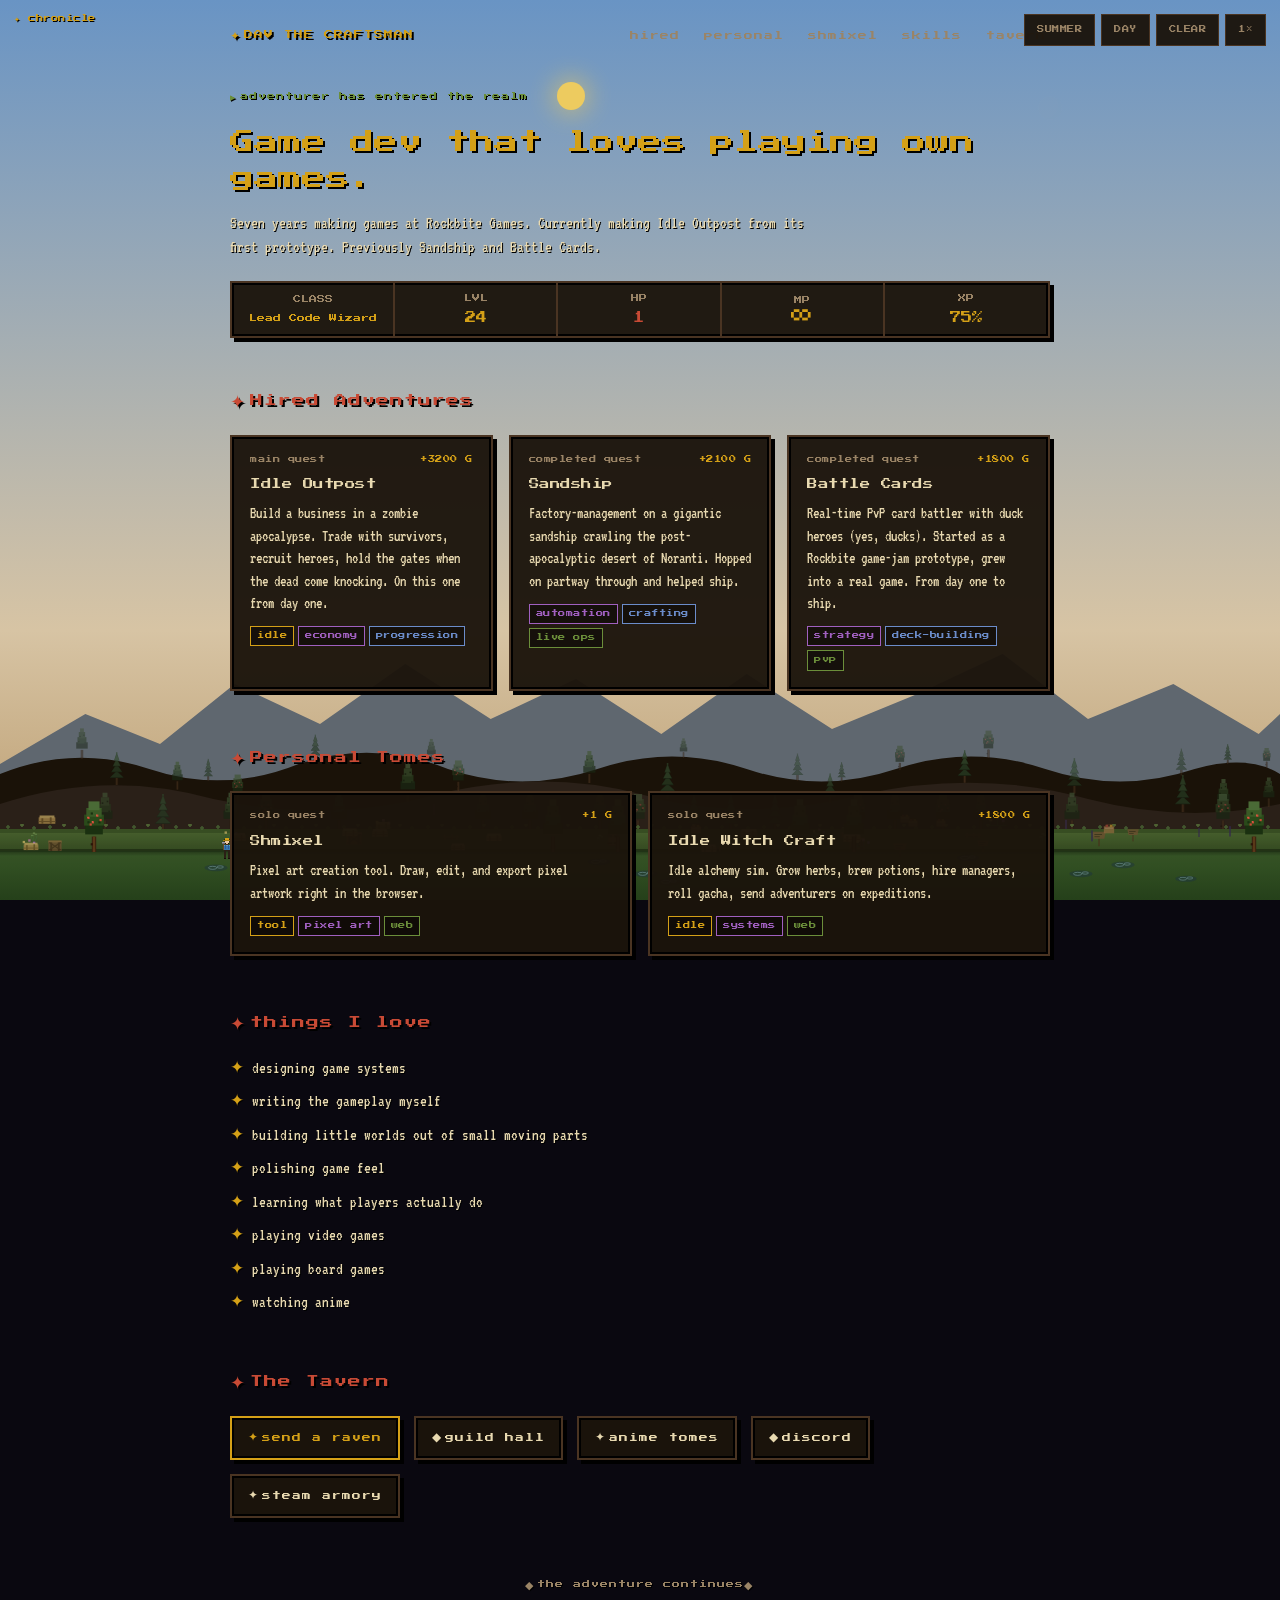
==== commit e67883b7: "Tighten late castle footprint" ====
--- a/index.html
+++ b/index.html
@@ -708,12 +708,12 @@
       .house[data-kind="castle"][data-upgrade="2"] { transform: translateX(-50%) translateY(var(--lane-y, 0px)) scale(var(--lane-scale, 1)); width: 290px; height: 168px; }
       .house[data-kind="castle"][data-upgrade="3"] { transform: translateX(-50%) translateY(var(--lane-y, 0px)) scale(var(--lane-scale, 1)); width: 360px; height: 184px; }
       .house[data-kind="castle"][data-upgrade="4"] { transform: translateX(-50%) translateY(var(--lane-y, 0px)) scale(var(--lane-scale, 1)); width: 430px; height: 204px; }
-      .house[data-kind="castle"][data-upgrade="5"] { transform: translateX(-50%) translateY(var(--lane-y, 0px)) scale(var(--lane-scale, 1)); width: 500px; height: 218px; }
-      .house[data-kind="castle"][data-upgrade="6"] { transform: translateX(-50%) translateY(var(--lane-y, 0px)) scale(var(--lane-scale, 1)); width: 570px; height: 232px; }
-      .house[data-kind="castle"][data-upgrade="7"] { transform: translateX(-50%) translateY(var(--lane-y, 0px)) scale(var(--lane-scale, 1)); width: 640px; height: 246px; }
-      .house[data-kind="castle"][data-upgrade="8"] { transform: translateX(-50%) translateY(var(--lane-y, 0px)) scale(var(--lane-scale, 1)); width: 710px; height: 260px; }
-      .house[data-kind="castle"][data-upgrade="9"] { transform: translateX(-50%) translateY(var(--lane-y, 0px)) scale(var(--lane-scale, 1)); width: 780px; height: 274px; }
-      .house[data-kind="castle"][data-upgrade="10"] { transform: translateX(-50%) translateY(var(--lane-y, 0px)) scale(var(--lane-scale, 1)); width: 850px; height: 288px; }
+      .house[data-kind="castle"][data-upgrade="5"] { transform: translateX(-50%) translateY(var(--lane-y, 0px)) scale(var(--lane-scale, 1)); width: 430px; height: 214px; }
+      .house[data-kind="castle"][data-upgrade="6"] { transform: translateX(-50%) translateY(var(--lane-y, 0px)) scale(var(--lane-scale, 1)); width: 430px; height: 226px; }
+      .house[data-kind="castle"][data-upgrade="7"] { transform: translateX(-50%) translateY(var(--lane-y, 0px)) scale(var(--lane-scale, 1)); width: 430px; height: 238px; }
+      .house[data-kind="castle"][data-upgrade="8"] { transform: translateX(-50%) translateY(var(--lane-y, 0px)) scale(var(--lane-scale, 1)); width: 430px; height: 250px; }
+      .house[data-kind="castle"][data-upgrade="9"] { transform: translateX(-50%) translateY(var(--lane-y, 0px)) scale(var(--lane-scale, 1)); width: 430px; height: 262px; }
+      .house[data-kind="castle"][data-upgrade="10"] { transform: translateX(-50%) translateY(var(--lane-y, 0px)) scale(var(--lane-scale, 1)); width: 430px; height: 274px; }
 
       /* Watchtower progression — upgraded towers get a modestly larger footprint. */
       .house[data-kind="tower"]                   { transform: translateX(-50%) translateY(var(--lane-y, 0px)) scale(var(--lane-scale, 1)); width: 32px; height: 64px; }
@@ -5030,8 +5030,8 @@
           else pendingStructureKindCounts.delete(kind);
         }
         const STRUCTURE_KINDS = ["house", "tower", "well", "signpost", "campfire", "castle", "tavern", "guildhall", "mill", "lamppost", "garden", "statue", "marketstall", "guardpost", "blacksmith"];
-        const CASTLE_UPGRADE_WIDTHS = [200, 240, 290, 360, 430, 500, 570, 640, 710, 780, 850];
-        const CASTLE_UPGRADE_HEIGHTS = [150, 156, 168, 184, 204, 218, 232, 246, 260, 274, 288];
+        const CASTLE_UPGRADE_WIDTHS = [200, 240, 290, 360, 430, 430, 430, 430, 430, 430, 430];
+        const CASTLE_UPGRADE_HEIGHTS = [150, 156, 168, 184, 204, 214, 226, 238, 250, 262, 274];
         const CASTLE_MAX_UPGRADE = CASTLE_UPGRADE_WIDTHS.length - 1;
         const CASTLE_NORMAL_ATTACK_IMMUNE_LEVEL = 4;
         const CASTLE_HUGE_DRAGON_TARGET_LEVEL = CASTLE_NORMAL_ATTACK_IMMUNE_LEVEL;
@@ -5092,7 +5092,7 @@
         const MAIN_CASTLE_APPROACH_PADDING = 160;
         function mainCastleApproachBounds() {
           const maxCastleWidth = widthForUpgrade(STRUCTURE_UPGRADE_WIDTHS.castle, CASTLE_MAX_UPGRADE, KIND_WIDTHS.castle);
-          const halfWidth = Math.min(W() * 0.46, maxCastleWidth / 2 + MAIN_CASTLE_APPROACH_PADDING);
+          const halfWidth = Math.min(W() * 0.34, maxCastleWidth / 2 + MAIN_CASTLE_APPROACH_PADDING);
           const center = W() / 2;
           return { left: center - halfWidth, right: center + halfWidth };
         }
@@ -6238,8 +6238,8 @@
           </svg>`;
         }
 
-        // Hand-drawn castle tiers. Each tier adds a brand-new wing/structure to the right
-        // of the base castle — bigger asset with more architectural detail, NOT a CSS scale.
+        // Hand-drawn castle tiers. Early tiers widen the castle; later tiers add
+        // rear towers behind the foreground silhouette, without CSS scaling.
         function castleSVG(palette, tier) {
           const t = Math.max(0, Math.min(CASTLE_MAX_UPGRADE, tier || 0));
           const w = CASTLE_UPGRADE_WIDTHS[t];
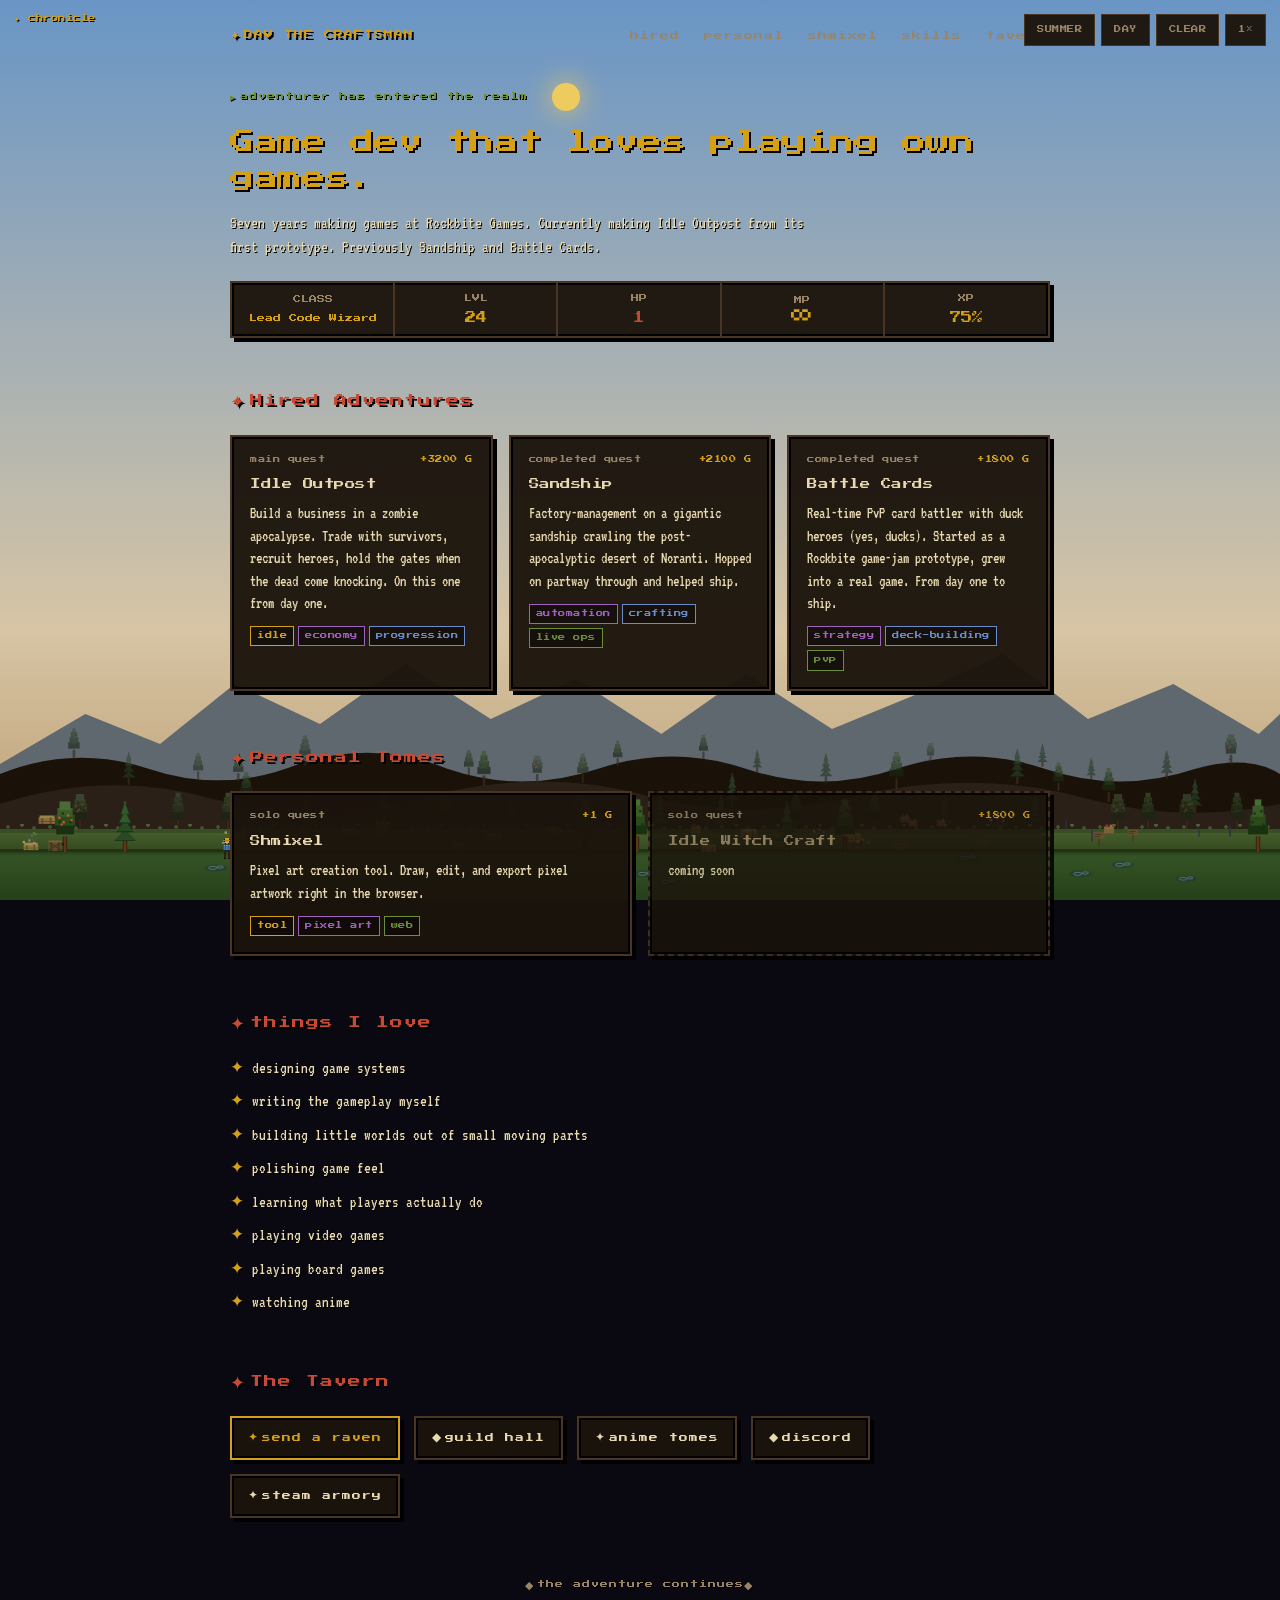
==== commit 38f1fd4b: "Update homepage castle tiers" ====
--- a/index.html
+++ b/index.html
@@ -1921,16 +1921,11 @@
               <span class="tag uncommon">web</span>
             </div>
           </a>
-          <a class="card" href="idle-whitch-craft/" target="_blank" rel="noopener">
+          <div class="card locked">
             <div class="card-head"><span>solo quest</span><span class="reward">+1800 G</span></div>
             <h3>Idle Witch Craft</h3>
-            <p>Idle alchemy sim. Grow herbs, brew potions, hire managers, roll gacha, send adventurers on expeditions.</p>
-            <div class="tags">
-              <span class="tag legendary">idle</span>
-              <span class="tag epic">systems</span>
-              <span class="tag uncommon">web</span>
-            </div>
-          </a>
+            <p>coming soon</p>
+          </div>
         </div>
       </section>
 
@@ -6731,24 +6726,71 @@
             </g>
           ` : "";
 
-		          // Core castle (200x150) — at upgrade tiers, walls/roof are revealed immediately.
-		          const wallOpacity = t === 0 ? 0 : 1;
-		          const roofOpacity = t === 0 ? 0 : 1;
-		          const coreShift = h - 150;
-		          const tier1Shift = h - 150;
-		          const tier2Shift = h - 150;
-		          const tier3Shift = h - 168;
-		          const tier4Shift = h - 188;
-		          const tier5Shift = h - 218;
-		          const tier6Shift = h - 232;
-		          const tier7Shift = h - 246;
-		          const tier8Shift = h - 260;
-		          const tier9Shift = h - 274;
-		          const tier10Shift = h - 288;
-		          const shiftedPart = (markup, dy) => markup ? `<g transform="translate(0 ${dy})">${markup}</g>` : "";
-
-	          return `<svg viewBox="0 0 ${w} ${h}" xmlns="http://www.w3.org/2000/svg" overflow="visible">
-	            <g transform="translate(0 ${coreShift})">
+          const rearWindows = (x, y, width, height, rows, lit = false) => Array.from({ length: rows }, (_, row) => {
+            const yy = y + 18 + row * Math.max(18, Math.floor((height - 38) / Math.max(1, rows - 1)));
+            const left = x + Math.floor(width * 0.28);
+            const right = x + Math.floor(width * 0.58);
+            const fill = lit ? gold : shadow;
+            return `<rect x="${left}" y="${yy}" width="3" height="10" fill="${fill}"/>
+              <rect x="${right}" y="${yy}" width="3" height="10" fill="${fill}"/>`;
+          }).join("");
+          const rearTower = ({ x, bottom, width, height, roofHeight, roofFill = roof, flagFill = "#c84a35", opacity = 0.78, rows = 3 }) => {
+            const y = bottom - height;
+            const capY = y + 4;
+            const roofBase = y + 4;
+            const roofTip = roofBase - roofHeight;
+            const mid = x + width / 2;
+            return `<g class="castle-rear-tower" opacity="${opacity}">
+              <rect x="${x}" y="${y}" width="${width}" height="${height}" fill="${stoneM}"/>
+              <rect x="${x}" y="${y}" width="${width}" height="3" fill="${stoneL}"/>
+              <rect x="${x}" y="${bottom - 3}" width="${width}" height="3" fill="${stoneD}"/>
+              ${stoneTexture(x, y, width, height, stoneD, stoneL, stoneM)}
+              <rect x="${x - 4}" y="${capY}" width="${width + 8}" height="5" fill="${stoneD}"/>
+              <rect x="${x - 4}" y="${capY - 4}" width="5" height="4" fill="${stoneD}"/>
+              <rect x="${x + width * 0.24}" y="${capY - 4}" width="5" height="4" fill="${stoneD}"/>
+              <rect x="${x + width * 0.58}" y="${capY - 4}" width="5" height="4" fill="${stoneD}"/>
+              <rect x="${x + width + 1}" y="${capY - 4}" width="5" height="4" fill="${stoneD}"/>
+              <polygon points="${x - 6},${roofBase} ${x + width + 6},${roofBase} ${mid},${roofTip}" fill="${roofD}"/>
+              <polygon points="${x - 1},${roofBase} ${x + width + 1},${roofBase} ${mid},${roofTip + 7}" fill="${roofFill}"/>
+              <rect x="${mid - 0.5}" y="${roofTip - 10}" width="1" height="12" fill="#3a2410"/>
+              <polygon points="${mid},${roofTip - 8} ${mid + 10},${roofTip - 6} ${mid},${roofTip - 3}" fill="${flagFill}"/>
+              ${rearWindows(x, y, width, height, rows)}
+              <g class="hs-windows-lit">
+                ${rearWindows(x, y, width, height, rows, true)}
+              </g>
+            </g>`;
+          };
+          const rearTiers = [
+            t >= 5 ? `<!-- Tier 5: rear curtain towers -->
+              ${rearTower({ x: 54, bottom: h - 48, width: 28, height: 124, roofHeight: 22, roofFill: "#8a3a25", flagFill: "#3a6a8a", rows: 3 })}
+              ${rearTower({ x: 156, bottom: h - 48, width: 28, height: 120, roofHeight: 20, roofFill: "#8a3a25", flagFill: "#c84a35", rows: 3 })}` : "",
+            t >= 6 ? `<!-- Tier 6: rear observatory tower -->
+              ${rearTower({ x: 244, bottom: h - 50, width: 34, height: 138, roofHeight: 24, roofFill: "#3a6a8a", flagFill: gold, rows: 4 })}` : "",
+            t >= 7 ? `<!-- Tier 7: rear high keeps -->
+              ${rearTower({ x: 20, bottom: h - 42, width: 32, height: 142, roofHeight: 26, roofFill: "#6a2848", flagFill: "#c84a35", opacity: 0.72, rows: 4 })}
+              ${rearTower({ x: 326, bottom: h - 42, width: 34, height: 146, roofHeight: 28, roofFill: "#6a2848", flagFill: "#3a6a8a", opacity: 0.72, rows: 4 })}` : "",
+            t >= 8 ? `<!-- Tier 8: rear archive tower -->
+              ${rearTower({ x: 104, bottom: h - 56, width: 38, height: 154, roofHeight: 30, roofFill: "#8a6a28", flagFill: gold, opacity: 0.8, rows: 4 })}` : "",
+            t >= 9 ? `<!-- Tier 9: rear banner towers -->
+              ${rearTower({ x: 286, bottom: h - 50, width: 30, height: 156, roofHeight: 28, roofFill: "#8a3a25", flagFill: "#c84a35", opacity: 0.76, rows: 4 })}
+              ${rearTower({ x: 368, bottom: h - 50, width: 30, height: 152, roofHeight: 28, roofFill: "#8a3a25", flagFill: "#3a6a8a", opacity: 0.76, rows: 4 })}` : "",
+            t >= 10 ? `<!-- Tier 10: rear celestial spire -->
+              ${rearTower({ x: 196, bottom: h - 44, width: 44, height: 176, roofHeight: 38, roofFill: "#6a2848", flagFill: gold, opacity: 0.84, rows: 5 })}` : "",
+          ].join("");
+
+			          // Core castle (200x150) — at upgrade tiers, walls/roof are revealed immediately.
+			          const wallOpacity = t === 0 ? 0 : 1;
+			          const roofOpacity = t === 0 ? 0 : 1;
+			          const coreShift = h - 150;
+			          const tier1Shift = h - 150;
+			          const tier2Shift = h - 150;
+			          const tier3Shift = h - 168;
+			          const tier4Shift = h - 188;
+			          const shiftedPart = (markup, dy) => markup ? `<g transform="translate(0 ${dy})">${markup}</g>` : "";
+
+		          return `<svg viewBox="0 0 ${w} ${h}" xmlns="http://www.w3.org/2000/svg" overflow="visible">
+		            ${rearTiers}
+		            <g transform="translate(0 ${coreShift})">
 	            <!-- foundation plinth + moat -->
 	            <rect x="0" y="142" width="200" height="8" fill="#5a4030"/>
             <rect x="0" y="142" width="200" height="2" fill="#7a5840"/>
@@ -7002,18 +7044,12 @@
 	              <rect x="84" y="134" width="34" height="6" fill="#d4a017" opacity="0.4"/>
 	            </g>
 	            </g>
-		            ${shiftedPart(tier1, tier1Shift)}
-		            ${shiftedPart(tier2, tier2Shift)}
-		            ${shiftedPart(tier3, tier3Shift)}
-		            ${shiftedPart(tier4, tier4Shift)}
-		            ${shiftedPart(tier5, tier5Shift)}
-		            ${shiftedPart(tier6, tier6Shift)}
-		            ${shiftedPart(tier7, tier7Shift)}
-		            ${shiftedPart(tier8, tier8Shift)}
-		            ${shiftedPart(tier9, tier9Shift)}
-		            ${shiftedPart(tier10, tier10Shift)}
-		          </svg>`;
-		        }
+			            ${shiftedPart(tier1, tier1Shift)}
+			            ${shiftedPart(tier2, tier2Shift)}
+			            ${shiftedPart(tier3, tier3Shift)}
+			            ${shiftedPart(tier4, tier4Shift)}
+			          </svg>`;
+			        }
 
         function stoneTexture(x, y, w, h, dark = "#80786a", light = "#c8c0b0", mid = "#9a9088") {
           let out = "";
@@ -9476,12 +9512,12 @@
               "raises new castle towers",
               "crowns the castle with banners",
               "transforms the castle into a mighty bastion",
-              "adds a royal barracks to the castle",
-              "raises an astrologer's observatory",
-              "links the high keeps with a skybridge",
-              "builds the royal archive wing",
-              "opens an imperial gatehouse",
-              "completes the celestial citadel",
+              "raises rear curtain towers",
+              "adds an observatory behind the keep",
+              "builds rear high keeps",
+              "raises a royal archive tower",
+              "adds rear banner towers",
+              "crowns the skyline with a celestial spire",
             ],
             tavern: ["adds a hearth to the tavern", "extends the tavern's common room", "builds an inn alongside the tavern", "makes the tavern the realm's grandest"],
             guildhall: ["reinforces the guildhall", "adds a guildmaster's wing", "raises a guildhall tower", "makes the guildhall renowned across the land"],
